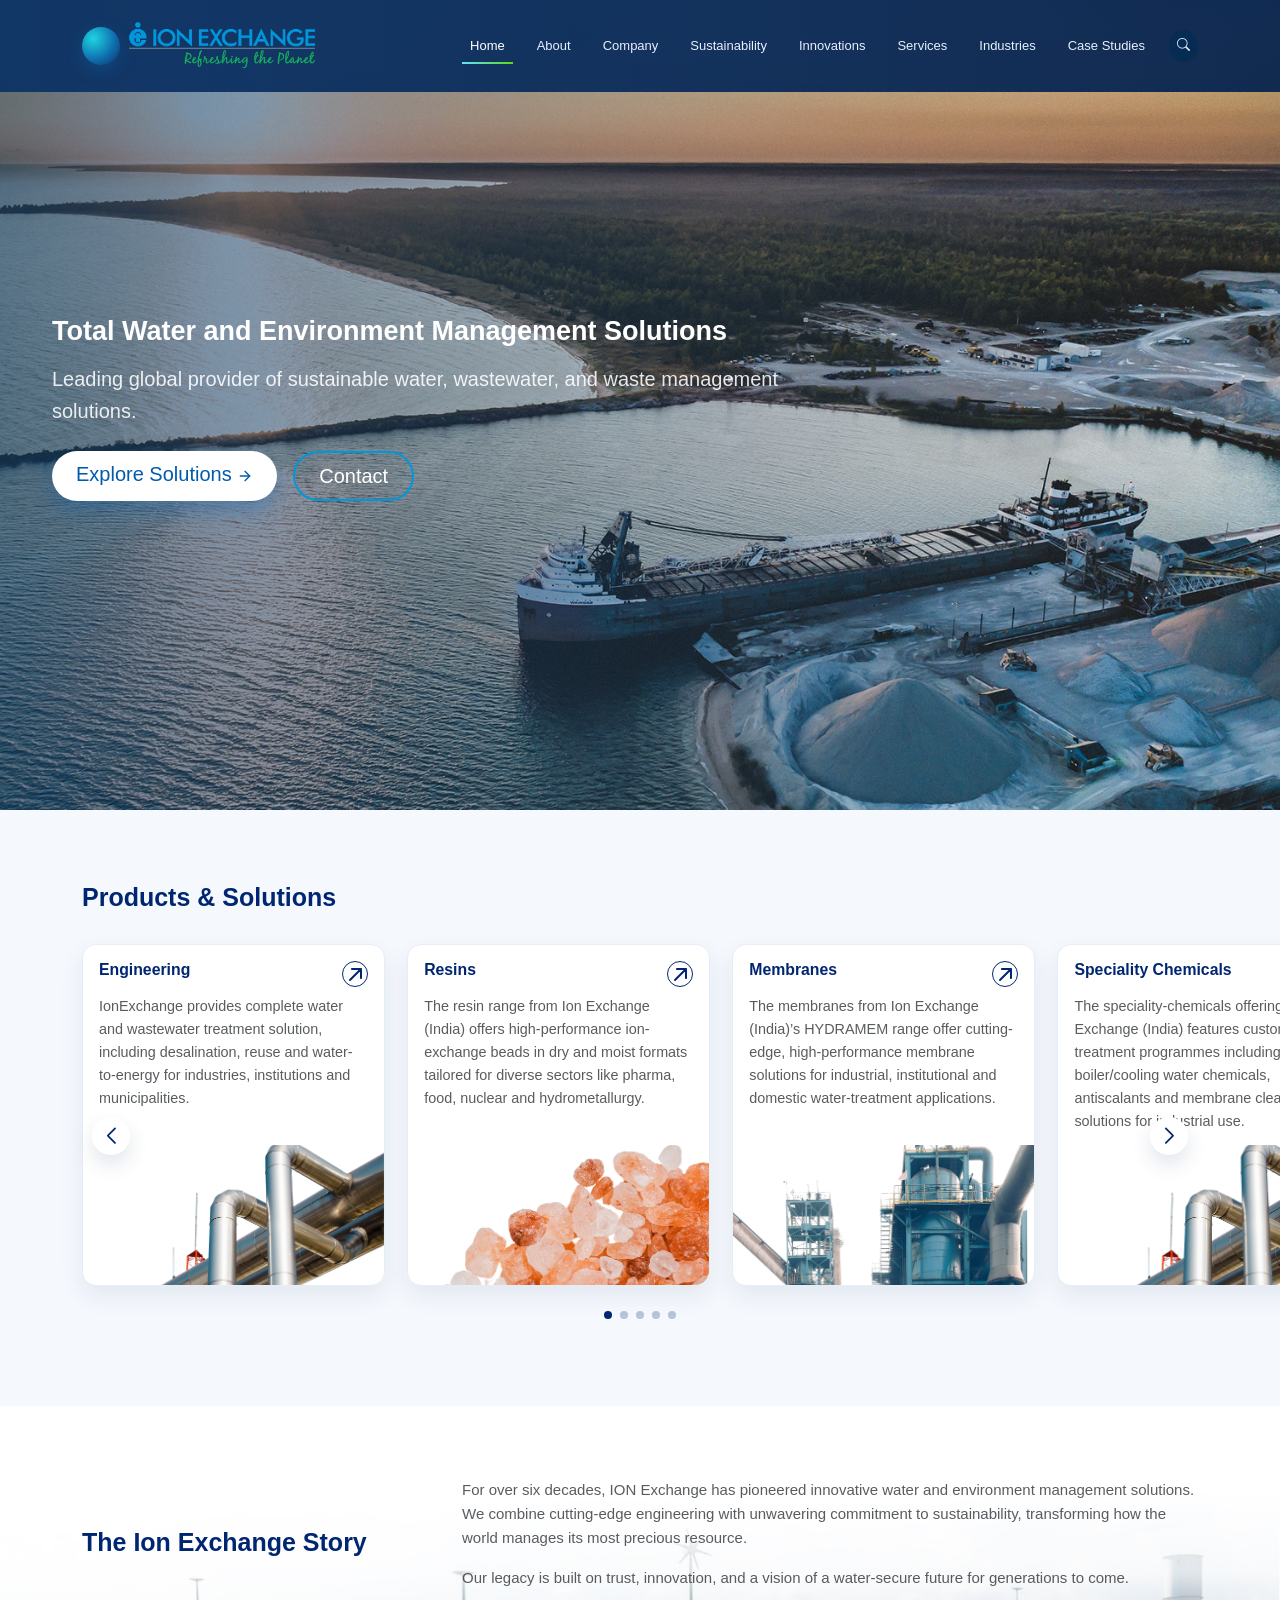
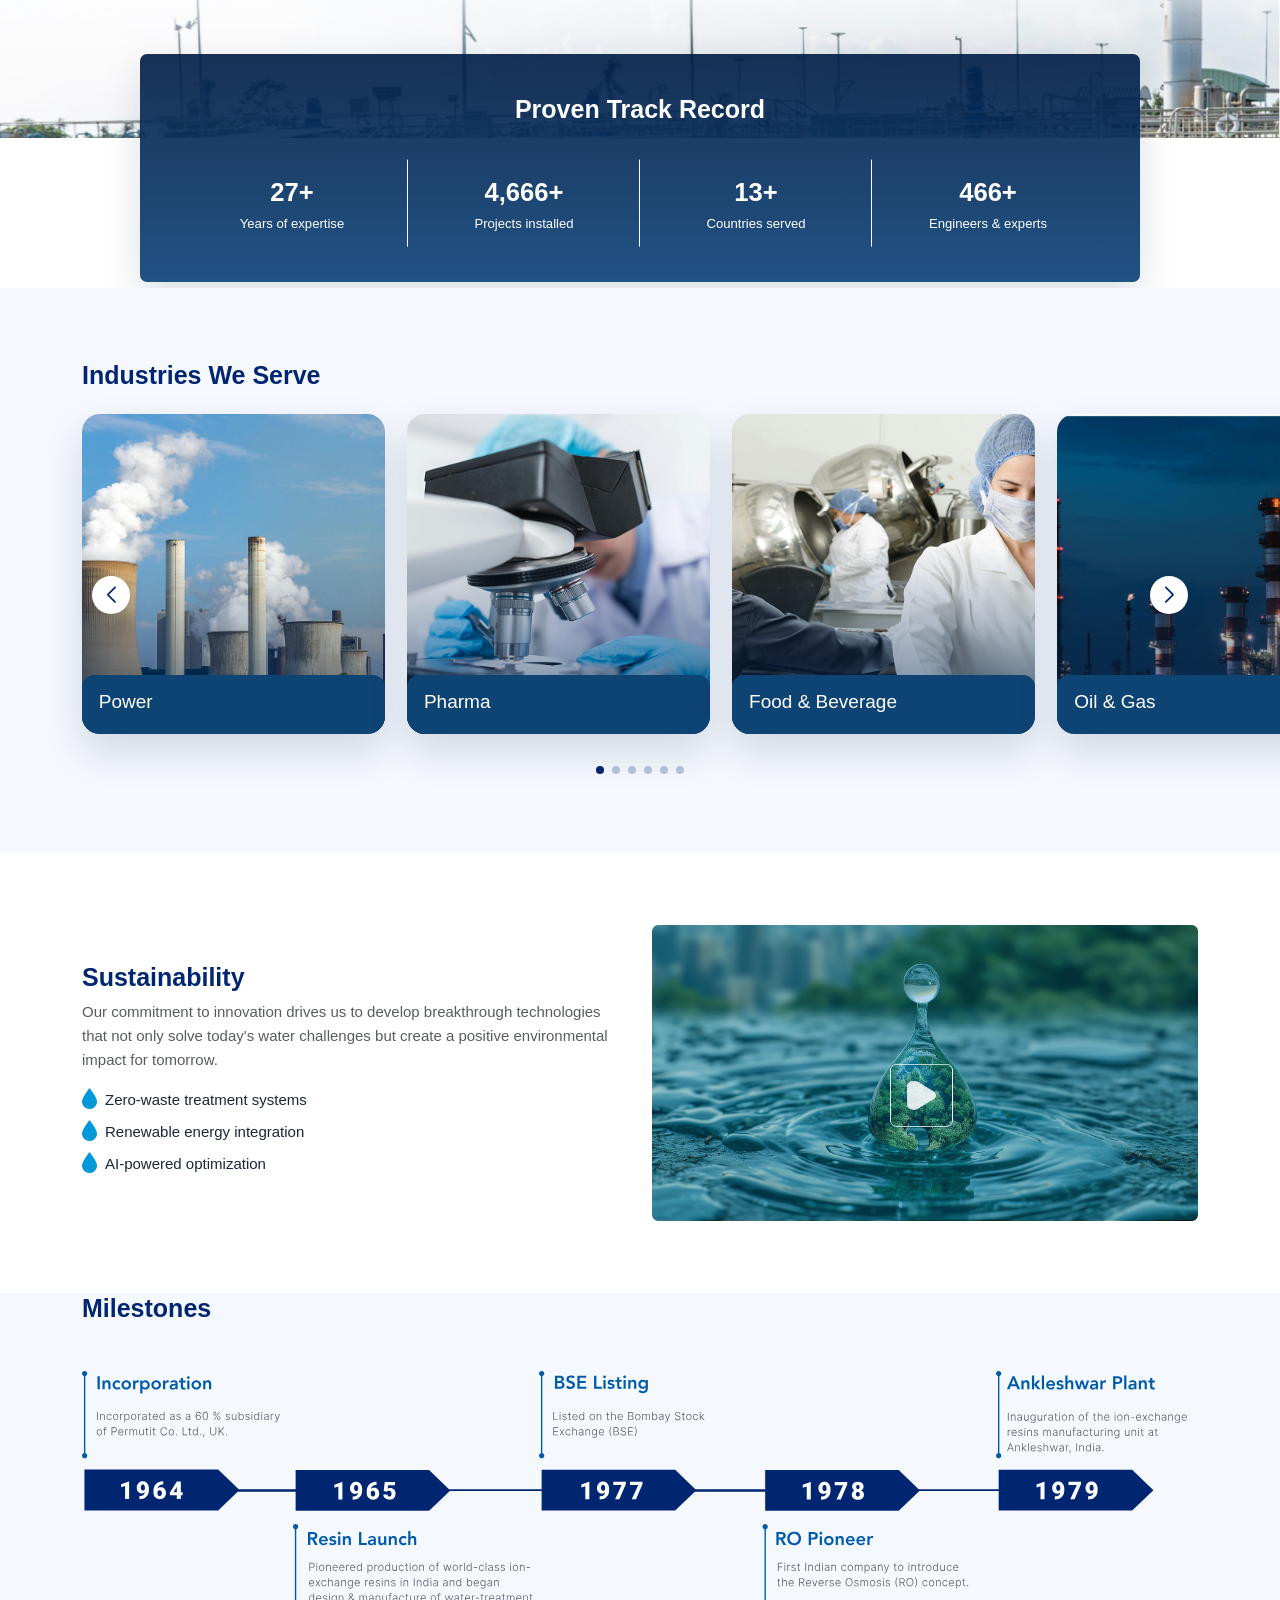
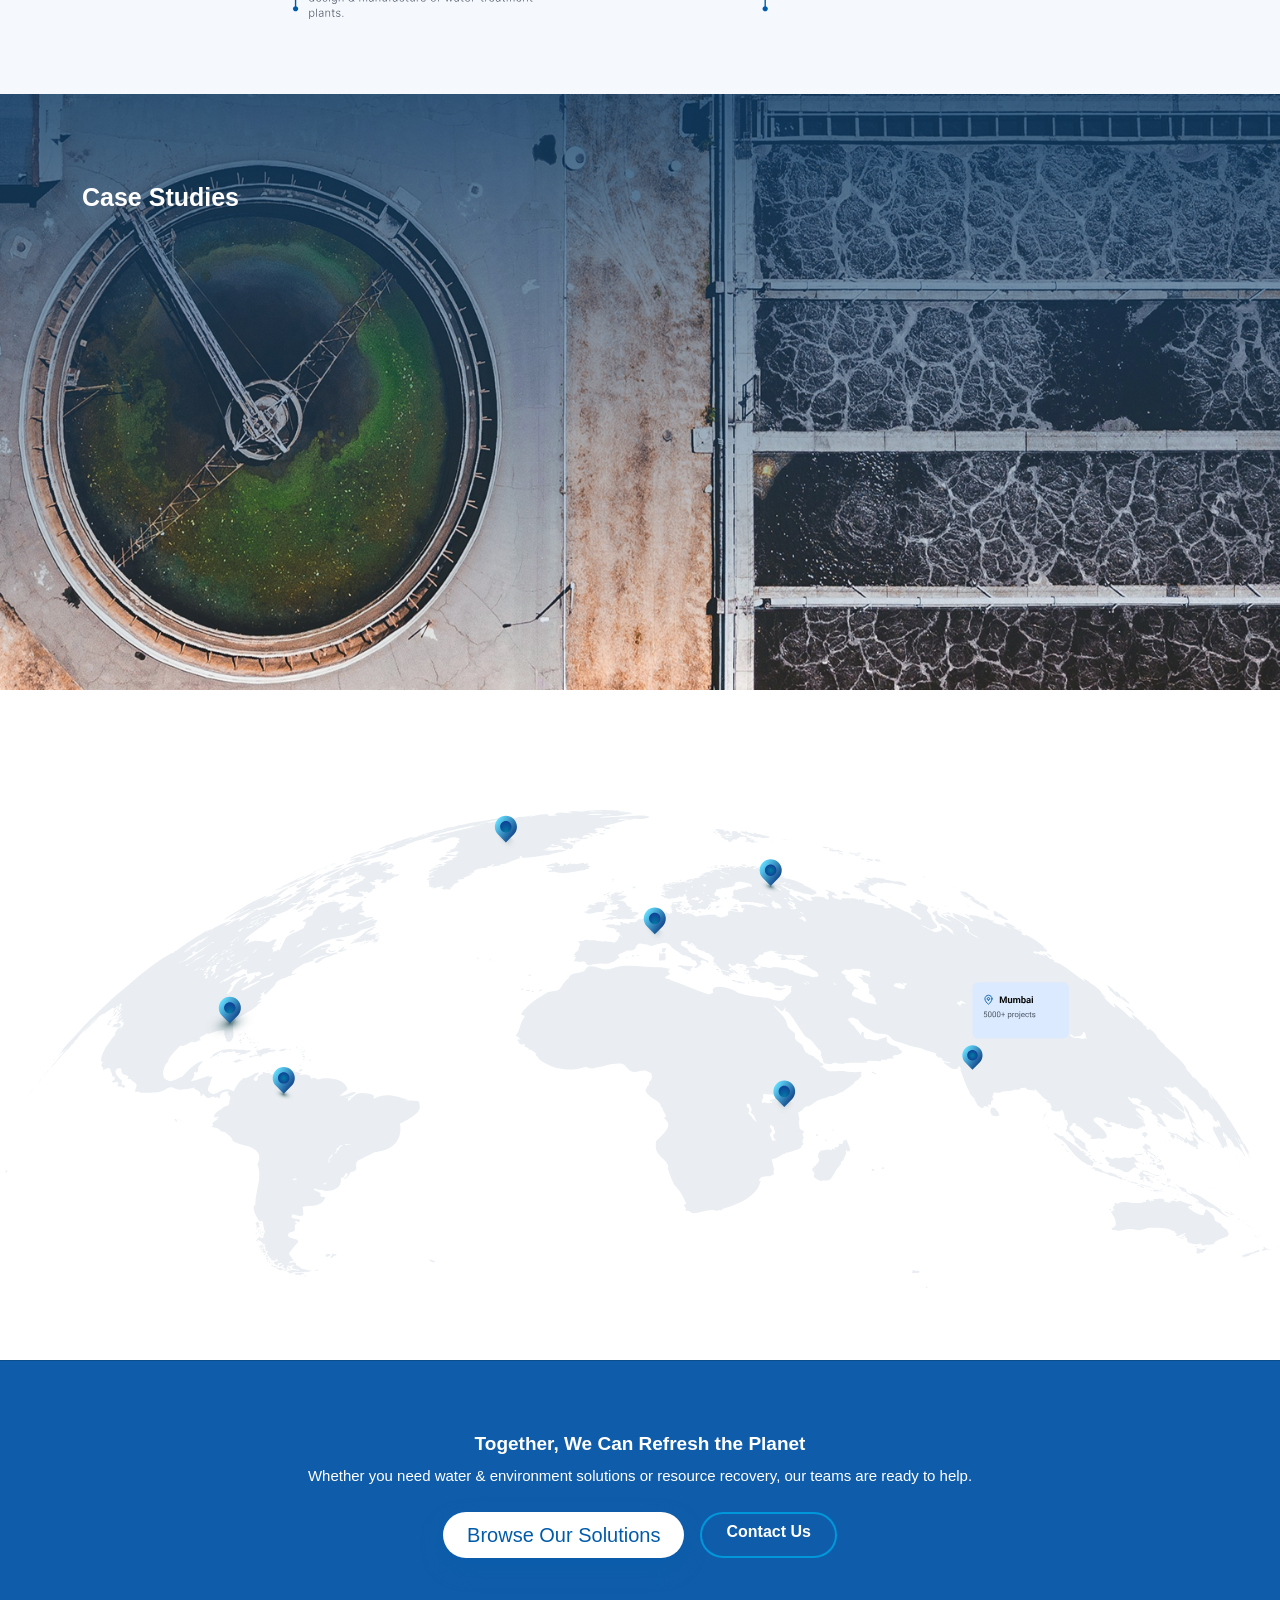
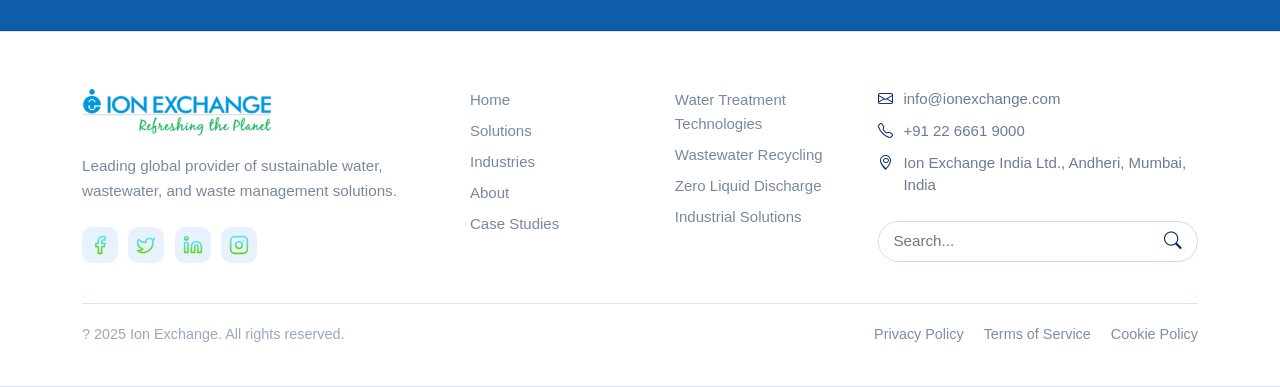
==== index.html @ 89d5dd3e "some changes" ====
<!DOCTYPE html>
<html lang="en">

<head>
  <meta charset="UTF-8">
  <meta name="viewport" content="width=device-width, initial-scale=1.0">
  <title>Ion Exchange | Refreshing the Planet</title>
  <link rel="preconnect" href="https://fonts.googleapis.com">
  <link rel="preconnect" href="https://fonts.gstatic.com" crossorigin>
  <link href="https://fonts.googleapis.com/css2?family=Poppins:wght@400;500;600;700&display=swap" rel="stylesheet">
  <link href="https://cdn.jsdelivr.net/npm/bootstrap@5.3.3/dist/css/bootstrap.min.css" rel="stylesheet"
    integrity="sha384-QWTKZyjpPEjISv5WaRU9OFeRpok6YctnYmDr5pNlyT2bRjXh0JMhjY6hW+ALEwIH" crossorigin="anonymous">
  <link href="https://cdn.jsdelivr.net/npm/bootstrap-icons@1.11.3/font/bootstrap-icons.css" rel="stylesheet">
  <link rel="stylesheet" href="https://cdn.jsdelivr.net/npm/swiper@11/swiper-bundle.min.css">
  <link href="https://unpkg.com/aos@2.3.1/dist/aos.css" rel="stylesheet">
  <link rel="stylesheet" href="assets/css/style.css">
</head>

<body>
  <header class="hero position-relative">
    <nav class="navbar navbar-expand-lg navbar-dark fixed-top py-3">
      <div class="container">
        <a class="navbar-brand d-flex align-items-center" href="#">
          <div class="brand-glyph me-2"></div>
          <div>
            <div class="fw-bold lh-1"><img src="./assets/img/=ion-exchange-logo.png" class="logo" alt=""></div>
            <!-- <small class="text-accent">Refreshing the Planet</small> -->
          </div>
        </a>
        <button class="navbar-toggler" type="button" data-bs-toggle="collapse" data-bs-target="#mainNav"
          aria-controls="mainNav" aria-expanded="false" aria-label="Toggle navigation">
          <span class="navbar-toggler-icon"></span>
        </button>
        <div class="collapse navbar-collapse" id="mainNav">
          <ul class="navbar-nav ms-auto align-items-lg-center gap-lg-3">
            <li class="nav-item "><a class="nav-link active" href="#">Home</a></li>
            <li class="nav-item"><a class="nav-link" href="#story">About</a></li>
            <li class="nav-item"><a class="nav-link" href="#story">Company</a></li>
            <li class="nav-item"><a class="nav-link" href="#products">Sustainability</a></li>
            <li class="nav-item"><a class="nav-link" href="#industries">Innovations</a></li>
            <li class="nav-item"><a class="nav-link" href="#case-studies">Services</a></li>
            <li class="nav-item"><a class="nav-link" href="#footer">Industries </a></li>
            <li class="nav-item"><a class="nav-link" href="#footer">Case Studies </a></li>
            <!-- <li class="nav-item d-none d-lg-block"><span class="divider"></span></li> -->
            <!-- <li class="nav-item d-none d-lg-block"><span class="divider"></span></li> -->
            <li class="nav-item d-flex align-items-center gap-2">
              <!-- <a class="nav-link" href="#"><i class="bi bi-telephone me-1"></i><span
                  class="d-none d-xl-inline">+91-2229883300</span></a> -->
              <!-- <a class="nav-link icon" href="#"><i class="bi bi-translate"></i></a> -->
              <a class="nav-link icon" href="#"><i class="bi bi-search"></i></a>
            </li>
          </ul>
        </div>
      </div>
    </nav>

    <div class="container hero-content text-white" data-aos="fade-up" data-aos-duration="900" data-aos-offset="80">
      <!-- <p class="eyebrow text-uppercase">Refreshing the Planet</p> -->
      <h1 class="display-6 fw-bold mb-3">Total Water and Environment Management Solutions</h1>
      <p class="lead mb-4">Leading global provider of sustainable water, wastewater, and waste management solutions.</p>
      <div class="d-flex flex-wrap gap-3">
        <a href="#products" class="btn btn-brand btn-lg px-4">Explore Solutions <svg xmlns="http://www.w3.org/2000/svg"
            width="16" height="16" viewBox="0 0 16 16" fill="none">
            <path d="M3.33334 8H12.6667" stroke="#005BAB" stroke-width="1.33333" stroke-linecap="round"
              stroke-linejoin="round" />
            <path d="M8 3.33331L12.6667 7.99998L8 12.6666" stroke="#005BAB" stroke-width="1.33333"
              stroke-linecap="round" stroke-linejoin="round" />
          </svg>
        </a>
        <a href="#footer" class="btn btn-outline-light btn-lg px-4">Contact</a>
      </div>
    </div>
  </header>

  <main>
    <section id="products" class="py-6 bg-light reveal" data-aos="fade-up" data-aos-duration="850">
      <div class="container">
        <div class="d-flex align-items-center justify-content-between mb-4">
          <h2 class="section-title" data-aos="fade-up" data-aos-delay="60">Products &amp; Solutions</h2>
          <!-- <a href="#" class="text-primary fw-semibold small">View all &gt;</a> -->
        </div>
        <div class="swiper product-swiper" data-aos="fade-up" data-aos-delay="120">
          <div class="swiper-wrapper">
            <div class="swiper-slide">
              <div class="card product-card h-100">
                <div class="card-body">
                  <div class="d-flex justify-content-between align-items-start mb-2">
                    <h4 class="mb-0 text-primary fw-semibold">Engineering</h4>
                    <span class="pill">
                      <svg xmlns="http://www.w3.org/2000/svg" width="26" height="26" viewBox="0 0 26 26" fill="none">
                        <path
                          d="M7.29289 18.2929C6.90237 18.6834 6.90237 19.3166 7.29289 19.7071C7.68342 20.0976 8.31658 20.0976 8.70711 19.7071L8 19L7.29289 18.2929ZM20 8C20 7.44771 19.5523 7 19 7L10 7C9.44772 7 9 7.44771 9 8C9 8.55228 9.44772 9 10 9H18V17C18 17.5523 18.4477 18 19 18C19.5523 18 20 17.5523 20 17L20 8ZM8 19L8.70711 19.7071L19.7071 8.70711L19 8L18.2929 7.29289L7.29289 18.2929L8 19Z"
                          fill="#002672" />
                        <circle cx="13" cy="13" r="12.5" stroke="#002672" />
                      </svg>
                    </span>
                  </div>
                  <p class="card-text small text-muted">IonExchange provides complete water and wastewater treatment
                    solution, including desalination, reuse and water-to-energy for industries, institutions and
                    municipalities.</p>
                </div>
                <div class="product-img">
                  <img src="./assets/img/product-1.png" alt="Engineering" class="img-fluid">
                </div>
              </div>
            </div>
            <div class="swiper-slide">
              <div class="card product-card h-100">
                <div class="card-body">
                  <div class="d-flex justify-content-between align-items-start mb-2">
                    <h4 class="mb-0 text-primary fw-semibold">Resins</h4>
                    <span class="pill">
                      <svg xmlns="http://www.w3.org/2000/svg" width="26" height="26" viewBox="0 0 26 26" fill="none">
                        <path
                          d="M7.29289 18.2929C6.90237 18.6834 6.90237 19.3166 7.29289 19.7071C7.68342 20.0976 8.31658 20.0976 8.70711 19.7071L8 19L7.29289 18.2929ZM20 8C20 7.44771 19.5523 7 19 7L10 7C9.44772 7 9 7.44771 9 8C9 8.55228 9.44772 9 10 9H18V17C18 17.5523 18.4477 18 19 18C19.5523 18 20 17.5523 20 17L20 8ZM8 19L8.70711 19.7071L19.7071 8.70711L19 8L18.2929 7.29289L7.29289 18.2929L8 19Z"
                          fill="#002672" />
                        <circle cx="13" cy="13" r="12.5" stroke="#002672" />
                      </svg>
                    </span>
                  </div>
                  <p class="card-text small text-muted">The resin range from Ion Exchange (India) offers
                    high-performance ion-exchange beads in dry and moist formats tailored for diverse sectors like
                    pharma, food, nuclear
                    and hydrometallurgy.</p>
                </div>
                <div class="product-img">
                  <img src="./assets/img/product-2.png" alt="Resins" class="img-fluid">
                </div>
              </div>
            </div>
            <div class="swiper-slide">
              <div class="card product-card h-100">
                <div class="card-body">
                  <div class="d-flex justify-content-between align-items-start mb-2">
                    <h4 class="mb-0 text-primary fw-semibold">Membranes</h4>
                    <span class="pill">
                      <svg xmlns="http://www.w3.org/2000/svg" width="26" height="26" viewBox="0 0 26 26" fill="none">
                        <path
                          d="M7.29289 18.2929C6.90237 18.6834 6.90237 19.3166 7.29289 19.7071C7.68342 20.0976 8.31658 20.0976 8.70711 19.7071L8 19L7.29289 18.2929ZM20 8C20 7.44771 19.5523 7 19 7L10 7C9.44772 7 9 7.44771 9 8C9 8.55228 9.44772 9 10 9H18V17C18 17.5523 18.4477 18 19 18C19.5523 18 20 17.5523 20 17L20 8ZM8 19L8.70711 19.7071L19.7071 8.70711L19 8L18.2929 7.29289L7.29289 18.2929L8 19Z"
                          fill="#002672" />
                        <circle cx="13" cy="13" r="12.5" stroke="#002672" />
                      </svg>
                    </span>
                  </div>
                  <p class="card-text small text-muted"> The membranes from Ion Exchange (India)’s HYDRAMEM range offer
                    cutting-edge, high-performance membrane solutions for industrial, institutional and domestic
                    water-treatment applications.</p>
                </div>
                <div class="product-img">
                  <img src="./assets/img/product-3.png" alt="Membranes" class="img-fluid">
                </div>
              </div>
            </div>
            <div class="swiper-slide">
              <div class="card product-card h-100">
                <div class="card-body">
                  <div class="d-flex justify-content-between alignments-start mb-2">
                    <h4 class="mb-0 text-primary fw-semibold">Speciality Chemicals</h4>
                    <span class="pill">
                      <svg xmlns="http://www.w3.org/2000/svg" width="26" height="26" viewBox="0 0 26 26" fill="none">
                        <path
                          d="M7.29289 18.2929C6.90237 18.6834 6.90237 19.3166 7.29289 19.7071C7.68342 20.0976 8.31658 20.0976 8.70711 19.7071L8 19L7.29289 18.2929ZM20 8C20 7.44771 19.5523 7 19 7L10 7C9.44772 7 9 7.44771 9 8C9 8.55228 9.44772 9 10 9H18V17C18 17.5523 18.4477 18 19 18C19.5523 18 20 17.5523 20 17L20 8ZM8 19L8.70711 19.7071L19.7071 8.70711L19 8L18.2929 7.29289L7.29289 18.2929L8 19Z"
                          fill="#002672" />
                        <circle cx="13" cy="13" r="12.5" stroke="#002672" />
                      </svg>
                    </span>
                  </div>
                  <p class="card-text small text-muted">The speciality-chemicals offering from Ion Exchange (India)
                    features customised treatment programmes including boiler/cooling water chemicals, antiscalants
                    and membrane cleaning solutions
                    for industrial use.</p>
                </div>
                <div class="product-img">
                  <img src="./assets/img/product-1.png" alt="Speciality Chemicals" class="img-fluid">
                </div>
              </div>
            </div>
            <div class="swiper-slide">
              <div class="card product-card h-100">
                <div class="card-body">
                  <div class="d-flex justify-content-between align-items-start mb-2">
                    <h4 class="mb-0 text-primary fw-semibold">Instrument Automation</h4>
                    <span class="pill">
                      <svg xmlns="http://www.w3.org/2000/svg" width="26" height="26" viewBox="0 0 26 26" fill="none">
                        <path
                          d="M7.29289 18.2929C6.90237 18.6834 6.90237 19.3166 7.29289 19.7071C7.68342 20.0976 8.31658 20.0976 8.70711 19.7071L8 19L7.29289 18.2929ZM20 8C20 7.44771 19.5523 7 19 7L10 7C9.44772 7 9 7.44771 9 8C9 8.55228 9.44772 9 10 9H18V17C18 17.5523 18.4477 18 19 18C19.5523 18 20 17.5523 20 17L20 8ZM8 19L8.70711 19.7071L19.7071 8.70711L19 8L18.2929 7.29289L7.29289 18.2929L8 19Z"
                          fill="#002672" />
                        <circle cx="13" cy="13" r="12.5" stroke="#002672" />
                      </svg>
                    </span>
                  </div>
                  <p class="card-text small text-muted">The instrument and automation solutions from Ion Exchange
                    (India) Ltd. deliver industrial-grade monitoring and control systems for water quality, effluent
                    and process parameters.</p>
                </div>
                <div class="product-img">
                  <img src="./assets/img/product-2.png" alt="Instrumentation" class="img-fluid">
                </div>
              </div>
            </div>
          </div>
          <div class="swiper-button-prev"></div>
          <div class="swiper-button-next"></div>
          <div class="swiper-pagination"></div>
        </div>
      </div>
    </section>

    <section id="story" class="py-6 " data-aos="fade-up" data-aos-duration="850">
      <div class="container">
        <div class="row g-4 align-items-center">
          <div class="col-lg-4" data-aos="fade-right" data-aos-delay="60">
            <h2 class="section-title">The Ion Exchange Story</h2>
          </div>
          <div class="col-lg-8" data-aos="fade-left" data-aos-delay="120">
            <p class="text-muted mb-3"> For over six decades, ION Exchange has pioneered innovative water and
              environment management solutions. We
              combine cutting-edge engineering with unwavering commitment to sustainability, transforming how the world
              manages its most precious resource.</p>
            <p class="text-muted mb-4"> Our legacy is built on trust, innovation, and a vision of a water-secure future
              for generations to come.
            </p>
          </div>
          <div>
            <div class="story-panel round">
              <h2 class="section-title text-white text-center py-3">Proven Track Record</h2>
              <div class="story-overlay">
                <div>
                  <div class="stat">60+</div>
                  <small>Years of expertise</small>
                </div>
                <div>
                  <div class="stat">10,000+</div>
                  <small>Projects installed</small>
                </div>
                <div>
                  <div class="stat">30+</div>
                  <small>Countries served</small>
                </div>
                <div>
                  <div class="stat">1,000+</div>
                  <small>Engineers &amp; experts</small>
                </div>
              </div>
            </div>
          </div>


        </div>
      </div>
    </section>

    <section id="industries" class="py-6 mt-10 bg-light reveal show" data-aos="fade-up" data-aos-offset="140"
      data-aos-duration="850">
      <div class="container">
        <div class="d-flex align-items-center justify-content-between mb-4">
          <h2 class="section-title mb-0" data-aos="fade-up" data-aos-delay="60">Industries We Serve</h2>
        </div>
        <div class="swiper industry-swiper" data-aos="fade-up" data-aos-delay="120">
          <div class="swiper-wrapper">
            <div class="swiper-slide" data-aos="fade-up" data-aos-delay="120">
              <div class="industry-card">
                <img src="./assets/img/ind-power.jpg" alt="Power industry">
                <div class="industry-info">
                  <h3 class="mb-0">Power</h3>
                  <p class="mb-0">Advanced water treatment solutions for thermal and renewable energy facilities.</p>
                </div>
              </div>
            </div>
            <div class="swiper-slide" data-aos="fade-up" data-aos-delay="160">
              <div class="industry-card">
                <img src="./assets/img/ind-food.jpg" alt="Pharma industry">
                <div class="industry-info">
                  <h3 class="mb-0">Pharma</h3>
                  <p class="mb-0">Ultra-pure water and critical utilities that keep production lines compliant.</p>
                </div>
              </div>
            </div>
            <div class="swiper-slide" data-aos="fade-up" data-aos-delay="200">
              <div class="industry-card">
                <img src="./assets/img/ind-pharma.jpg" alt="Food and beverage industry">
                <div class="industry-info">
                  <h3 class="mb-0">Food &amp; Beverage</h3>
                  <p class="mb-0">Hygienic water processing with resilient uptime for beverages and packaged foods.
                  </p>
                </div>
              </div>
            </div>
            <div class="swiper-slide" data-aos="fade-up" data-aos-delay="240">
              <div class="industry-card">
                <img src="./assets/img/ind-gas.jpg" alt="Oil and gas industry">
                <div class="industry-info">
                  <h3 class="mb-0">Oil &amp; Gas</h3>
                  <p class="mb-0">Industrial effluent and produced water treatment tuned for critical assets.</p>
                </div>
              </div>
            </div>
            <div class="swiper-slide" data-aos="fade-up" data-aos-delay="280">
              <div class="industry-card">
                <img src="./assets/img/ind-Municipal.jpg" alt="Municipal industry">
                <div class="industry-info">
                  <h3 class="mb-0">Municipal</h3>
                  <p class="mb-0">High-efficiency plants for municipalities with robust compliance performance.</p>
                </div>
              </div>
            </div>
            <div class="swiper-slide" data-aos="fade-up" data-aos-delay="320">
              <div class="industry-card">
                <img src="./assets/img/ind-manu.jpg" alt="Manufacturing industry">
                <div class="industry-info">
                  <h3 class="mb-0">Manufacturing</h3>
                  <p class="mb-0">Reliable utilities across electronics, metal, and advanced manufacturing.</p>
                </div>
              </div>
            </div>
          </div>
          <div class="swiper-button-prev industry-button-prev"></div>
          <div class="swiper-button-next industry-button-next"></div>
          <div class="swiper-pagination industry-pagination"></div>
        </div>
      </div>
    </section>

    <section id="sustainability" class="py-6 reveal">
      <div class="container">
        <div class="row g-4 align-items-center">
          <div class="col-lg-6">
            <h2 class="section-title">Sustainability</h3>
              <p class="text-muted">Our commitment to innovation drives us to develop breakthrough technologies that not
                only solve today's water challenges but create a positive environmental impact for tomorrow.</p>
              <ul class="list-unstyled mb-0">
                <li class="d-flex align-items-start gap-2 mb-2"><svg xmlns="http://www.w3.org/2000/svg" width="15"
                    height="22" viewBox="0 0 15 22" fill="none">
                    <path
                      d="M15 13.5526C15 17.7193 11.6228 21.0526 7.5 21.0526C3.37718 21.0526 0 17.7193 0 13.5526C0 9.38598 7.5 0 7.5 0C7.5 0 15 9.42981 15 13.5526Z"
                      fill="#0197DB" />
                  </svg>
                  Zero-waste treatment systems</li>
                <li class="d-flex align-items-start gap-2 mb-2"><svg xmlns="http://www.w3.org/2000/svg" width="15"
                    height="22" viewBox="0 0 15 22" fill="none">
                    <path
                      d="M15 13.5526C15 17.7193 11.6228 21.0526 7.5 21.0526C3.37718 21.0526 0 17.7193 0 13.5526C0 9.38598 7.5 0 7.5 0C7.5 0 15 9.42981 15 13.5526Z"
                      fill="#0197DB" />
                  </svg>
                  Renewable energy integration</li>
                <li class="d-flex align-items-start gap-2 mb-2"><svg xmlns="http://www.w3.org/2000/svg" width="15"
                    height="22" viewBox="0 0 15 22" fill="none">
                    <path
                      d="M15 13.5526C15 17.7193 11.6228 21.0526 7.5 21.0526C3.37718 21.0526 0 17.7193 0 13.5526C0 9.38598 7.5 0 7.5 0C7.5 0 15 9.42981 15 13.5526Z"
                      fill="#0197DB" />
                  </svg> AI-powered optimization</li>
              </ul>
          </div>
          <div class="col-lg-6">
            <img src="./assets/img/sustainibility.jpg" alt="Sustainability" class="w-100 h-100 object-fit-cover"
              id="sustainabilityImage">
            <div id="videoPlayer" class="w-100 h-100" style="display: none;">
              <video id="sustainabilityVideo" class="w-100 h-100" controls>
                <source src="./assets/video.mp4" type="video/mp4">
                Your browser does not support the video tag.
              </video>
            </div>
          </div>
        </div>
      </div>
    </section>

    <section id="milestones" class="py-6 pt-0 bg-light reveal">
      <div class="container">
        <h2 class="section-title mb-5">Milestones</h3>
          <img src="./assets/img/timeline.svg" class="w-100" alt="">
          <!-- <div class="timeline">
          <div class="milestone">
            <div class="year">1964</div>
            <h6 class="fw-semibold">Incorporation</h6>
            <p class="small text-muted mb-1">Industry pioneers in water treatment.</p>
          </div>
          <div class="milestone">
            <div class="year">1965</div>
            <h6 class="fw-semibold">Resin Launch</h6>
            <p class="small text-muted mb-1">Introduced specialized ion exchange resins.</p>
          </div>
          <div class="milestone">
            <div class="year">1977</div>
            <h6 class="fw-semibold">BSE Listing</h6>
            <p class="small text-muted mb-1">Publicly listed to fuel growth.</p>
          </div>
          <div class="milestone">
            <div class="year">1978</div>
            <h6 class="fw-semibold">RO Pioneer</h6>
            <p class="small text-muted mb-1">Introduced reverse osmosis in India.</p>
          </div>
          <div class="milestone">
            <div class="year">1979</div>
            <h6 class="fw-semibold">Ankleshwar Plant</h6>
            <p class="small text-muted mb-1">Commissioned the Ankleshwar facility.</p>
          </div>
        </div> -->
      </div>
    </section>

    <section id="case-studies" class="py-6 reveal">
      <div class="case-fixed-media"></div>
      <div class="container position-relative">
        <div class="case-inner">
          <div class="case-heading-block">
            <h2 class="section-title text-white">Case Studies</h2>
          </div>
          <div class="case-slider-shell">
            <div class="case-slider swiper">
              <div class="swiper-wrapper">
                <div class="swiper-slide">
                  <article class="case-info card">
                    <div class="case-dots" data-case-pagination></div>
                    <span class="case-chip">Municipal</span>
                    <h2 class="section-title">Municipal Water Treatment Excellence</h2>
                    <p class="case-summary">Implemented advanced water treatment systems serving 2
                      million residents with 99.9% uptime.</p>
                    <p class="case-meta-label text-muted">Key Results</p>
                    <ul class="case-list">
                      <li>
                        <span class="case-check"><i class="bi bi-check2"></i></span>
                        <span>40% reduction in water loss</span>
                      </li>
                      <li>
                        <span class="case-check"><i class="bi bi-check2"></i></span>
                        <span>60% energy savings</span>
                      </li>
                      <li>
                        <span class="case-check"><i class="bi bi-check2"></i></span>
                        <span>ISO certified operations</span>
                      </li>
                    </ul>

                  </article>
                </div>
                <div class="swiper-slide">
                  <article class="case-info card">
                    <div class="case-dots" data-case-pagination></div>
                    <span class="case-chip">Municipal</span>
                    <h2 class="section-title">Municipal Water Treatment Excellence</h2>
                    <p class="case-summary">Implemented advanced water treatment systems serving 2
                      million residents with 99.9% uptime.</p>
                    <p class="case-meta-label text-muted">Key Results</p>
                    <ul class="case-list">
                      <li>
                        <span class="case-check"><i class="bi bi-check2"></i></span>
                        <span>40% reduction in water loss</span>
                      </li>
                      <li>
                        <span class="case-check"><i class="bi bi-check2"></i></span>
                        <span>60% energy savings</span>
                      </li>
                      <li>
                        <span class="case-check"><i class="bi bi-check2"></i></span>
                        <span>ISO certified operations</span>
                      </li>
                    </ul>

                  </article>
                </div>
                <div class="swiper-slide">
                  <article class="case-info card">
                    <div class="case-dots" data-case-pagination></div>
                    <span class="case-chip">Municipal</span>
                    <h2 class="section-title">Municipal Water Treatment Excellence</h2>
                    <p class="case-summary">Implemented advanced water treatment systems serving 2
                      million residents with 99.9% uptime.</p>
                    <p class="case-meta-label text-muted">Key Results</p>
                    <ul class="case-list">
                      <li>
                        <span class="case-check"><i class="bi bi-check2"></i></span>
                        <span>40% reduction in water loss</span>
                      </li>
                      <li>
                        <span class="case-check"><i class="bi bi-check2"></i></span>
                        <span>60% energy savings</span>
                      </li>
                      <li>
                        <span class="case-check"><i class="bi bi-check2"></i></span>
                        <span>ISO certified operations</span>
                      </li>
                    </ul>

                  </article>
                </div>
              </div>
            </div>
            <div class="case-nav">
              <button class="case-arrow case-prev" type="button" aria-label="Previous case">
                <i class="bi bi-arrow-left"></i>
              </button>
              <button class="case-arrow case-next" type="button" aria-label="Next case">
                <i class="bi bi-arrow-right"></i>
              </button>
            </div>
          </div>
        </div>
      </div>
    </section>

    <section id="global" class="py-6 pt-0 bg-white reveal">
      <!-- <div class="container">
        <h2 class="section-title mb-4">Global Presence</h3>
          <div class="map-card position-relative">
            <img src="https://images.unsplash.com/photo-1502920917128-1aa500764b63?auto=format&fit=crop&w=1600&q=60"
              alt="World map" class="w-100 h-100 object-fit-cover rounded-4 shadow-sm">
            <div class="marker" style="top:30%;left:28%;"><span>Europe</span></div>
            <div class="marker" style="top:34%;left:48%;"><span>India</span></div>
            <div class="marker" style="top:45%;left:40%;"><span>Africa</span></div>
            <div class="marker" style="top:55%;left:58%;"><span>SEA</span></div>
            <div class="marker" style="top:38%;left:70%;"><span>Oceania</span></div>
          </div>
      </div> -->
      <img src="./assets/img/map-pov.svg" class="w-100" alt="" srcset="">
    </section>

    <section class="cta-section text-white text-center py-6 reveal">
      <div class="container">
        <h3 class="fw-semibold mb-2">Together, We Can Refresh the Planet</h3>
        <p class="mb-4">Whether you need water &amp; environment solutions or resource recovery, our teams are ready to
          help.</p>
        <div class="d-flex justify-content-center flex-wrap gap-3">
          <a href="#products" class="btn btn-brand btn-lg px-4">Browse Our Solutions
          </a>
          <a href="#footer" class="btn btn-outline-light fw-semibold px-4">Contact Us</a>
        </div>
      </div>
    </section>
  </main>

  <footer id="footer" class="footer-lite">
    <div class="container">
      <div class="footer-main">
        <div class="footer-brand">
          <div class="footer-logo">
            <img src="./assets/img/=ion-exchange-logo.png" alt="Ion Exchange">
            <!-- <span class="footer-tagline">Refreshing the Planet</span> -->
          </div>
          <p class="footer-desc">Leading global provider of sustainable water, wastewater, and waste management
            solutions.</p>
          <div class="footer-social">
            <a aria-label="Facebook" href="#"><svg xmlns="http://www.w3.org/2000/svg" width="20" height="20"
                viewBox="0 0 20 20" fill="none">
                <path
                  d="M15 1.6665H12.5C11.3949 1.6665 10.3351 2.10549 9.55372 2.88689C8.77232 3.66829 8.33334 4.7281 8.33334 5.83317V8.33317H5.83334V11.6665H8.33334V18.3332H11.6667V11.6665H14.1667L15 8.33317H11.6667V5.83317C11.6667 5.61216 11.7545 5.4002 11.9107 5.24391C12.067 5.08763 12.279 4.99984 12.5 4.99984H15V1.6665Z"
                  stroke="url(#paint0_linear_1_408)" stroke-width="1.66667" stroke-linecap="round"
                  stroke-linejoin="round" />
                <defs>
                  <linearGradient id="paint0_linear_1_408" x1="10.4167" y1="1.6665" x2="10.4167" y2="18.3332"
                    gradientUnits="userSpaceOnUse">
                    <stop stop-color="#64DFFF" />
                    <stop offset="1" stop-color="#5ED715" />
                  </linearGradient>
                </defs>
              </svg></a>
            <a aria-label="Twitter" href="#"><svg xmlns="http://www.w3.org/2000/svg" width="20" height="20"
                viewBox="0 0 20 20" fill="none">
                <path
                  d="M18.3333 3.33319C18.3333 3.33319 17.75 5.08319 16.6667 6.16652C18 14.4999 8.83334 20.5832 1.66667 15.8332C3.50001 15.9165 5.33334 15.3332 6.66667 14.1665C2.50001 12.9165 0.416672 7.99986 2.50001 4.16652C4.33334 6.33319 7.16667 7.58319 10 7.49986C9.25 3.99986 13.3333 1.99986 15.8333 4.33319C16.75 4.33319 18.3333 3.33319 18.3333 3.33319Z"
                  stroke="url(#paint0_linear_1_411)" stroke-width="1.66667" stroke-linecap="round"
                  stroke-linejoin="round" />
                <defs>
                  <linearGradient id="paint0_linear_1_411" x1="10" y1="3.32666" x2="10" y2="17.5"
                    gradientUnits="userSpaceOnUse">
                    <stop stop-color="#64DFFF" />
                    <stop offset="1" stop-color="#5ED715" />
                  </linearGradient>
                </defs>
              </svg></a>
            <a aria-label="LinkedIn" href="#"><svg xmlns="http://www.w3.org/2000/svg" width="20" height="20"
                viewBox="0 0 20 20" fill="none">
                <path
                  d="M13.3333 6.6665C14.6594 6.6665 15.9312 7.19329 16.8689 8.13097C17.8065 9.06865 18.3333 10.3404 18.3333 11.6665V17.4998H15V11.6665C15 11.2245 14.8244 10.8006 14.5118 10.488C14.1993 10.1754 13.7754 9.99984 13.3333 9.99984C12.8913 9.99984 12.4674 10.1754 12.1548 10.488C11.8423 10.8006 11.6667 11.2245 11.6667 11.6665V17.4998H8.33333V11.6665C8.33333 10.3404 8.86011 9.06865 9.79779 8.13097C10.7355 7.19329 12.0072 6.6665 13.3333 6.6665Z"
                  stroke="url(#paint0_linear_1_414)" stroke-width="1.66667" stroke-linecap="round"
                  stroke-linejoin="round" />
                <path d="M5.00001 7.5H1.66667V17.5H5.00001V7.5Z" stroke="url(#paint1_linear_1_414)"
                  stroke-width="1.66667" stroke-linecap="round" stroke-linejoin="round" />
                <path
                  d="M3.33334 4.99984C4.25381 4.99984 5.00001 4.25365 5.00001 3.33317C5.00001 2.4127 4.25381 1.6665 3.33334 1.6665C2.41286 1.6665 1.66667 2.4127 1.66667 3.33317C1.66667 4.25365 2.41286 4.99984 3.33334 4.99984Z"
                  stroke="url(#paint2_linear_1_414)" stroke-width="1.66667" stroke-linecap="round"
                  stroke-linejoin="round" />
                <defs>
                  <linearGradient id="paint0_linear_1_414" x1="13.3333" y1="6.6665" x2="13.3333" y2="17.4998"
                    gradientUnits="userSpaceOnUse">
                    <stop stop-color="#64DFFF" />
                    <stop offset="1" stop-color="#5ED715" />
                  </linearGradient>
                  <linearGradient id="paint1_linear_1_414" x1="3.33334" y1="7.5" x2="3.33334" y2="17.5"
                    gradientUnits="userSpaceOnUse">
                    <stop stop-color="#64DFFF" />
                    <stop offset="1" stop-color="#5ED715" />
                  </linearGradient>
                  <linearGradient id="paint2_linear_1_414" x1="3.33334" y1="1.6665" x2="3.33334" y2="4.99984"
                    gradientUnits="userSpaceOnUse">
                    <stop stop-color="#64DFFF" />
                    <stop offset="1" stop-color="#5ED715" />
                  </linearGradient>
                </defs>
              </svg></a>
            <a aria-label="Instagram" href="#"><svg xmlns="http://www.w3.org/2000/svg" width="20" height="20"
                viewBox="0 0 20 20" fill="none">
                <path
                  d="M14.1667 1.6665H5.83332C3.53214 1.6665 1.66666 3.53198 1.66666 5.83317V14.1665C1.66666 16.4677 3.53214 18.3332 5.83332 18.3332H14.1667C16.4678 18.3332 18.3333 16.4677 18.3333 14.1665V5.83317C18.3333 3.53198 16.4678 1.6665 14.1667 1.6665Z"
                  stroke="url(#paint0_linear_1_419)" stroke-width="1.66667" stroke-linecap="round"
                  stroke-linejoin="round" />
                <path
                  d="M13.3333 9.47476C13.4362 10.1683 13.3177 10.8766 12.9948 11.4989C12.6719 12.1213 12.161 12.6259 11.5347 12.9412C10.9084 13.2564 10.1987 13.3661 9.5065 13.2547C8.81428 13.1433 8.17481 12.8165 7.67904 12.3207C7.18327 11.825 6.85645 11.1855 6.74507 10.4933C6.63368 9.80106 6.7434 9.09134 7.05862 8.46507C7.37383 7.83881 7.8785 7.32788 8.50083 7.00496C9.12316 6.68205 9.83147 6.56359 10.525 6.66643C11.2324 6.77133 11.8874 7.10098 12.3931 7.60669C12.8988 8.11239 13.2284 8.76733 13.3333 9.47476Z"
                  stroke="url(#paint1_linear_1_419)" stroke-width="1.66667" stroke-linecap="round"
                  stroke-linejoin="round" />
                <path d="M14.5833 5.4165H14.5917" stroke="url(#paint2_linear_1_419)" stroke-width="1.66667"
                  stroke-linecap="round" stroke-linejoin="round" />
                <defs>
                  <linearGradient id="paint0_linear_1_419" x1="9.99999" y1="1.6665" x2="9.99999" y2="18.3332"
                    gradientUnits="userSpaceOnUse">
                    <stop stop-color="#64DFFF" />
                    <stop offset="1" stop-color="#5ED715" />
                  </linearGradient>
                  <linearGradient id="paint1_linear_1_419" x1="10.0361" y1="6.63037" x2="10.0361" y2="13.297"
                    gradientUnits="userSpaceOnUse">
                    <stop stop-color="#64DFFF" />
                    <stop offset="1" stop-color="#5ED715" />
                  </linearGradient>
                  <linearGradient id="paint2_linear_1_419" x1="14.5875" y1="5.4165" x2="14.5875" y2="6.4165"
                    gradientUnits="userSpaceOnUse">
                    <stop stop-color="#64DFFF" />
                    <stop offset="1" stop-color="#5ED715" />
                  </linearGradient>
                </defs>
              </svg>
            </a>
          </div>
        </div>
        <div class="footer-links">
          <div>
            <a href="#">Home</a>
            <a href="#products">Solutions</a>
            <a href="#industries">Industries</a>
            <a href="#story">About</a>
            <a href="#case-studies">Case Studies</a>
          </div>
          <div>
            <a href="#products">Water Treatment Technologies</a>
            <a href="#sustainability">Wastewater Recycling</a>
            <a href="#products">Zero Liquid Discharge</a>
            <a href="#industries">Industrial Solutions</a>
          </div>
        </div>
        <div class="footer-contact">
          <ul>
            <li><i class="bi bi-envelope"></i> info@ionexchange.com</li>
            <li><i class="bi bi-telephone"></i> +91 22 6661 9000</li>
            <li><i class="bi bi-geo-alt"></i> Ion Exchange India Ltd., Andheri, Mumbai, India</li>
          </ul>
          <form class="footer-search">
            <label for="footer-search" class="visually-hidden">Search</label>
            <input type="text" id="footer-search" placeholder="Search...">
            <button type="submit" aria-label="Search"><i class="bi bi-search"></i></button>
          </form>
        </div>
      </div>
      <div class="footer-bottom">
        <span>? 2025 Ion Exchange. All rights reserved.</span>
        <div class="footer-legal">
          <a href="#">Privacy Policy</a>
          <a href="#">Terms of Service</a>
          <a href="#">Cookie Policy</a>
        </div>
      </div>
    </div>
  </footer>


  <script>
    document.addEventListener('DOMContentLoaded', function() {
      const sustainabilityImage = document.getElementById('sustainabilityImage');
      const videoPlayer = document.getElementById('videoPlayer');
      const video = document.getElementById('sustainabilityVideo');

      if (sustainabilityImage) {
        sustainabilityImage.style.cursor = 'pointer';
        sustainabilityImage.addEventListener('click', function() {
          this.style.display = 'none';
          videoPlayer.style.display = 'block';
          video.play();
        });
      }
    });
  </script>
  <script src="https://cdn.jsdelivr.net/npm/bootstrap@5.3.3/dist/js/bootstrap.bundle.min.js"
    integrity="sha384-YvpcrYf0tY3lHB60NNkmXc5s9fDVZLESaAA55NDzOxhy9GkcIdslK1eN7N6jIeHz"
    crossorigin="anonymous"></script>
  <script src="https://cdn.jsdelivr.net/npm/swiper@11/swiper-bundle.min.js"></script>
  <script src="https://unpkg.com/aos@2.3.1/dist/aos.js"></script>
  <script src="assets/js/main.js"></script>
  <script>
    AOS.init({
      duration: 800,
      once: true
    });
  </script>
</body>

</html>
---- assets/css/style.css ----
:root {
  --primary: #002672;
  --primary-dark: #0f3262;
  --bs-primary-rgb: var(--primary-dark);
  --accent: #1bc6d6;
  --text: #1b2738;
  --muted: #627089;
  --light: #f4f7fb;
  --card: #ffffff;
  --shadow: 0 15px 38px rgba(9, 46, 96, 0.15);
  --radius: 14px;
}

* {
  box-sizing: border-box;
}

body {
  font-family: "Inter", -apple-system, BlinkMacSystemFont, "Segoe UI", Roboto,
    Oxygen, Ubuntu, Cantarell, "Open Sans", sans-serif;
  margin: 0;
  padding: 0;
  /* background: var(--light); */
  color: var(--text);
  line-height: 1.6;
  overflow-x: hidden;
  font-size: 15px;
}

a {
  text-decoration: none;
}

a:hover {
  text-decoration: none;
}

h1 {
  font-size: calc(2rem - 5px) !important;
}

h2 {
  font-size: calc(1.875rem - 5px) !important;
}

h3 {
  font-size: calc(1.5rem - 5px) !important;
}

h4 {
  font-size: calc(1.3rem - 5px) !important;
}

h5 {
  font-size: calc(1.1rem - 5px) !important;
}

h6 {
  font-size: calc(1rem - 5px) !important;
}

.bg-light {
  background: #f5f8fd !important;
}

.navbar {
  background: linear-gradient(90deg,
      rgba(12, 51, 101, 0.94),
      rgba(7, 35, 78, 0.94));
  backdrop-filter: blur(14px);
  transition: all 0.3s ease;
  z-index: 1001;
}

.navbar.scrolled {
  box-shadow: 0 10px 30px rgba(0, 0, 0, 0.18);
}

.logo {
  height: 50px;
}

.navbar .nav-link {
  color: #e7f1ff;
  font-weight: 400;
  font-size: 13px;
}

.text-primary {
  color: #002672 !important;
}

.navbar .nav-link:hover,
.navbar .nav-link:focus {
  color: #ffffff;
}

.nav-link {
  position: relative;
  padding: 0.5rem 0;
  transition: color 0.3s ease;
}

.nav-link::after {
  content: "";
  position: absolute;
  width: 0;
  height: 2px;
  bottom: 0;
  left: 0;
  background: linear-gradient(90deg, #64dfff 0%, #5ed715 100%);
  transition: width 0.3s ease;
}

.nav-link a {
  position: relative;
  padding: 0.5rem 0;
  transition: color 0.3s ease;
}
.footer-links a {
  position: relative;
}
.footer-links a::after {
  content: "";
  position: absolute;
  width: 0;
  height: 2px;
  bottom: 0;
  left: 0;
  background: linear-gradient(90deg, #64dfff 0%, #5ed715 100%);
  transition: width 0.3s ease;
}

.footer-links a:hover::after {
  width: 37%;
}

.nav-link.active::after {
  content: "";
  position: absolute;
  width: 100%;
  height: 2px;
  bottom: 0;
  left: 0;
  background: linear-gradient(90deg, #64dfff 0%, #5ed715 100%);
  transition: width 0.3s ease;
}

.nav-link:hover::after {
  width: 100%;
}

.navbar .icon {
  padding: 0.35rem 0.5rem;
  border-radius: 50%;
  background: rgba(255, 255, 255, 0.08);
  background: rgba(4, 45, 82, 0.8);
}

.divider {
  display: inline-block;
  width: 1px;
  height: 26px;
  background: rgba(255, 255, 255, 0.35);
}

.brand-glyph {
  width: 38px;
  height: 38px;
  border-radius: 50%;
  background: radial-gradient(circle at 30% 30%, #1ed4e1, #0f6cad 58%, #0d2f5f);
  box-shadow: 0 6px 16px rgba(14, 99, 173, 0.35);
}

.text-accent {
  color: var(--accent);
}

.hero {
  position: relative;
  /* min-height: 680px; */
  min-height: 90vh;
  color: #fff;
  background: url("../img/hero-banner.jpg") center/cover no-repeat;
  overflow: hidden;
}

/* .hero::after {
  content: '';
  position: absolute;
  left: 0;
  right: 0;
  bottom: -1px;
  height: 160px;
  background: linear-gradient(180deg, rgba(245, 248, 253, 0) 0%, rgba(245, 248, 253, 1) 100%);
  z-index: 1;
} */

.hero-content {
  position: relative;
  z-index: 2;
  /* padding-top: 180px; */
  /* padding-bottom: 130px; */
  max-width: 750px;
  margin-left: 40px;
  margin-top: 35vh;
}

.eyebrow {
  letter-spacing: 0.3rem;
  font-size: 0.75rem;
  opacity: 0.8;
}

.hero h1 {
  font-weight: 700;
  line-height: 1.2;
}

.hero .lead {
  color: rgba(255, 255, 255, 0.88);
}

.btn-brand {
  background-color: #fff;
  color: #005bab;
  border: none;
  border-radius: 999px;
  box-shadow: 0 10px 22px rgba(0, 91, 171, 0.35);
  transition: transform 0.2s ease, box-shadow 0.2s ease;
}

.btn-brand:hover {
  transform: translateY(-1px);
  /* box-shadow: 0 14px 26px rgba(0, 91, 171, 0.45); */
  border: 2px solid #0197db;
  color: #fff;
}

.btn-brand:hover svg {
  /* fill: #fff; */
}

.btn-outline-light {
  border-radius: 999px;
  border: 2px solid #0197db;
  color: #fff !important;
  background: transparent;
  transition: all 0.2s ease;
}

.btn-outline-light:hover {
  background: #0197db !important;
  /* color: #002672 !important; */
}

.section-title {
  font-weight: 700;
  color: var(--primary);
}

.py-6 {
  padding-top: 4.5rem;
  padding-bottom: 4.5rem;
}

.card {
  border: none;
  border-radius: var(--radius);
}

.product-card {
  background: #ffffff;
  border: 1px solid #e7edf6;
  box-shadow: 0 10px 24px rgba(15, 50, 98, 0.08);
  transition: transform 0.25s ease, box-shadow 0.25s ease;
  display: flex;
  flex-direction: column;
  height: 100%;
}

.product-card:hover {
  transform: translateY(-6px);
  box-shadow: 0 18px 36px rgba(9, 46, 96, 0.12);
}

.product-swiper {
  overflow: visible;
  padding-bottom: 3rem;
}

.product-swiper .swiper-button-next,
.product-swiper .swiper-button-prev {
  width: 38px;
  height: 38px;
  border-radius: 50%;
  background: #ffffff;
  box-shadow: 0 10px 20px rgba(9, 46, 96, 0.12);
  color: var(--primary);
}

.product-swiper .swiper-button-next::after,
.product-swiper .swiper-button-prev::after {
  font-size: 1rem;
  font-weight: 700;
}

.product-swiper .swiper-pagination-bullet {
  width: 8px;
  height: 8px;
  background: rgba(0, 38, 114, 0.25);
  opacity: 1;
}

.product-swiper .swiper-pagination-bullet-active {
  background: var(--primary);
}

.product-card .card-body {
  padding-bottom: 0.75rem;
}

/* .product-card .pill {
  width: 28px;
  height: 28px;
  background: #e6f3ff;
  color: var(--primary);
  border-radius: 50%;
  display: inline-flex;
  align-items: center;
  justify-content: center;
  font-weight: 700;
  overflow: hidden;
} */

.product-card .pill svg {
  transition: transform 0.3s ease;
}

.product-card:hover .pill svg {
  transform: translate(4px, -4px);
}

.product-card .card-text {
  font-size: 0.9rem;
  color: var(--muted);
}

.product-img {
  /* border-top: 1px solid #eef3f8;
  padding: 0.65rem 0.65rem 0.9rem;
  background: #f6f9ff; */
  border-radius: 0 0 var(--radius) var(--radius);
  overflow: hidden;
  margin-top: auto;
}

.product-img img {
  width: 100%;
  height: 140px;
  object-fit: cover;
  /* border-radius: 10px; */
  transition: transform 0.35s ease;
}

.product-card:hover .product-img img {
  transform: scale(1.08);
}

.product-swiper .swiper-slide {
  height: auto;
  display: flex;
}

#story {
  background: url(../img/story-bg.jpg) center/cover no-repeat;
  position: relative;
  overflow-y: visible;
  padding-bottom: 100px;
  margin-bottom: 150px;
}

.story-panel {
  box-shadow: var(--shadow);
  position: absolute;
  bottom: 20px;
  left: 50%;
  transform: translateX(-50%) translateY(50%);
  width: 80%;
  max-width: 1000px;
  border-radius: 7px;
  background: linear-gradient(180deg,
      rgba(4, 31, 71, 0.92) 0%,
      rgba(14, 68, 122, 0.92) 100%);
  padding: 1.5rem;
  margin-bottom: -50px;
  z-index: 9;
}

.story-panel img {
  display: block;
}

.story-overlay {
  position: relative;
  z-index: 1;
  display: grid;
  grid-template-columns: repeat(4, 1fr);
  gap: 1.5rem;
  padding: 1.5rem;
  color: #fff;
  height: 100%;
  text-align: center;
}

.story-overlay>div {
  position: relative;
  padding: 0 1.5rem;
  display: flex;
  flex-direction: column;
  align-items: center;
}

.story-overlay>div:not(:last-child)::after {
  content: "";
  position: absolute;
  right: -0.75rem;
  top: 50%;
  transform: translateY(-50%);
  height: 140%;
  width: 1px;
  background: rgba(255, 255, 255);
}

.story-overlay .stat {
  font-size: 1.6rem;
  font-weight: 700;
}

.industry-swiper {
  overflow: visible;
  /* padding-bottom: 3.4rem; */
}

.industry-swiper .swiper-slide {
  height: auto;
  display: flex;
}

.industry-card {
  position: relative;
  height: 320px;
  border-radius: 18px;
  overflow: hidden;
  width: 100%;
  background: #dce6f5;
  box-shadow: 0 18px 38px rgba(9, 46, 96, 0.15);
  transition: transform 0.35s ease, box-shadow 0.35s ease;
}

.industry-card img {
  position: absolute;
  inset: 0;
  width: 100%;
  height: 100%;
  object-fit: cover;
}

.industry-card::after {
  content: "";
  position: absolute;
  inset: 0;
  background: linear-gradient(180deg,
      rgba(0, 0, 0, 0) 42%,
      rgba(3, 39, 86, 0.65) 100%);
  z-index: 1;
  transition: opacity 0.3s ease;
}

.industry-info {
  position: absolute;
  /* left: 12px; */
  /* right: 12px; */
  bottom: 0px;
  padding: 1rem 1rem 0.85rem 1.05rem;
  background: #0e4474;
  color: #ffffff;
  border-radius: 12px 12px 14px 14px;
  /* clip-path: polygon(0 0, 78% 0, 86% 
  30%, 100% 30%, 100% 100%, 0 100%);  box-shadow: 0 12px 26px rgba(3, 30, 72, 0.28); */
  z-index: 2;
  transition: transform 0.3s ease, box-shadow 0.3s ease;
}

@supports (clip-path: path("M0 0H100V100H0Z")) {
  .industry-info {
    clip-path: path("M0 0 H76% C82% 0 84% 10% 88% 16% L100% 16% L100% 100% L0 100% Z"
      );
  }
}

.industry-info h5 {
  margin: 0;
  font-weight: 700;
  transition: transform 0.3s ease;
}

.industry-info p {
  margin: 0.35rem 0 0;
  color: rgba(255, 255, 255, 0.9);
  font-size: 15px;
  line-height: 1.45;
  opacity: 0;
  margin-top: 7px;
  max-height: 0;
  transform: translateY(10px);
  transition: all 1s ease;
}

.industry-card:hover {
  transform: translateY(-6px);
  box-shadow: 0 24px 50px rgba(9, 46, 96, 0.2);
}

.industry-card:hover::after {
  opacity: 0.95;
}

.industry-card:hover .industry-info {
  box-shadow: 0 16px 30px rgba(3, 30, 72, 0.35);
}

.industry-card:hover .industry-info h5 {
  transform: translateY(-6px);
}

.industry-card:hover .industry-info p {
  opacity: 1;
  max-height: 160px;
  width: 100%;
  transform: translateY(0);
}

.industry-swiper .industry-button-next,
.industry-swiper .industry-button-prev {
  width: 38px;
  height: 38px;
  border-radius: 50%;
  background: #ffffff;
  box-shadow: 0 10px 20px rgba(9, 46, 96, 0.12);
  color: var(--primary);
}

.industry-swiper .industry-button-next::after,
.industry-swiper .industry-button-prev::after {
  font-size: 1rem;
  font-weight: 700;
}

.industry-swiper .industry-pagination {
  position: relative;
  margin-top: 1.4rem;
  bottom: auto;
}

.industry-swiper .industry-pagination .swiper-pagination-bullet {
  width: 8px;
  height: 8px;
  background: rgba(0, 38, 114, 0.25);
  opacity: 1;
}

.industry-swiper .industry-pagination .swiper-pagination-bullet-active {
  background: var(--primary);
}

.timeline {
  position: relative;
  display: grid;
  grid-template-columns: repeat(auto-fit, minmax(160px, 1fr));
  gap: 1.5rem;
  padding-top: 1rem;
}

.timeline::before {
  content: "";
  position: absolute;
  top: 34px;
  left: 0;
  right: 0;
  height: 3px;
  background: linear-gradient(90deg, #c6d8f5, #9bb7f0);
  border-radius: 999px;
}

.milestone {
  position: relative;
  padding-top: 1.5rem;
}

.milestone .year {
  position: relative;
  display: inline-block;
  padding: 0.35rem 0.75rem;
  background: #fff;
  border: 1px solid #c7d7f3;
  border-radius: 999px;
  color: var(--primary);
  font-weight: 700;
  box-shadow: 0 6px 18px rgba(15, 50, 98, 0.12);
  z-index: 1;
}

.milestone h6 {
  margin-top: 0.85rem;
  color: var(--primary-dark);
}

#case-studies {
  position: relative;
  /* overflow: hidden; */
  padding-top: 5.5rem;
  padding-bottom: 5.5rem;
  margin-bottom: 120px;
}

.case-fixed-media {
  position: absolute;
  inset: 0;
  background: url("../img/case-study-bg.png") center/cover no-repeat;
  z-index: 0;
}

/* .case-fixed-media::after {
  content: "";
  position: absolute;
  inset: 0;
  background: linear-gradient(
    120deg,
    rgba(3, 18, 48, 0.92) 0%,
    rgba(6, 30, 70, 0.84) 40%,
    rgba(8, 39, 93, 0.78) 65%,
    rgba(14, 58, 127, 0.65) 100%
  );
} */

#case-studies .container {
  position: relative;
  z-index: 2;
}

.case-inner {
  display: flex;
  align-items: flex-start;
  gap: clamp(2rem, 6vw, 6.5rem);
  min-height: 420px;
  flex-wrap: wrap;
}

.case-heading-block {
  color: #e8f0ff;
  max-width: 420px;
  flex: 1 1 260px;
}

.case-kicker {
  letter-spacing: 0.4rem;
  text-transform: uppercase;
  font-size: 0.8rem;
  opacity: 0.85;
  margin-bottom: 0.5rem;
}

.case-heading-block h3 {
  font-size: clamp(2rem, 3vw, 2.6rem);
  margin-bottom: 0.75rem;
}

.case-heading-text {
  color: rgba(232, 240, 255, 0.85);
  margin-bottom: 0;
}

.case-slider-shell {
  position: absolute;
  width: min(440px, 100%);
  flex: 1 1 320px;
  overflow: hidden;
  bottom: -150px;
  right: 0;
  padding: 15px;
}

.case-slider {
  overflow: visible;
}

.case-slider .swiper-slide {
  height: auto;
}

.case-info {
  position: relative;
  border-radius: 26px;
  background: #ffffff;
  border: 1px solid #dfe7f7;
  /* box-shadow: 0 35px 65px rgba(6, 30, 73, 0.35); */
  padding: 3rem 2.5rem 2.5rem;
  border-radius: 12px;
  background: #fff;
  box-shadow: 0 4px 4px 0 rgba(177, 195, 197, 0.3);
}

.case-chip {
  display: inline-block;
  padding: 0.35rem 0.95rem;
  border-radius: 999px;
  background: #e6f0ff;
  color: var(--primary);
  font-size: 0.85rem;
  font-weight: 600;
  margin-bottom: 1rem;
  position: absolute;
  top: 13px;
  right: 13px;
}

.case-title {
  font-size: 1.4rem;
  color: #0a1f44;
  margin-bottom: 0.35rem;
}

.case-summary {
  font-size: 0.95rem;
  color: #5a6a86;
  margin-bottom: 1.1rem;
}

.case-meta-label {
  color: #374151;
  font-size: 16px;
  font-style: normal;
  font-weight: 700;
  line-height: 20px;
  /* 90.909% */
}

.case-list {
  list-style: none;
  padding: 0;
  margin: 0 0 1.6rem;
  margin-bottom: 0;
}

.case-list li {
  display: flex;
  align-items: flex-start;
  gap: 0.7rem;
  margin-bottom: 0.75rem;
  font-size: 14px;
  color: #3f4f6a;
}

.case-check {
  width: 28px;
  height: 28px;
  border-radius: 50%;
  background: rgba(18, 189, 141, 0.15);
  color: #0ca067;
  display: inline-flex;
  align-items: center;
  justify-content: center;
  flex-shrink: 0;
  font-size: 0.9rem;
}

.case-dots {
  position: absolute;
  top: 13px;
  left: 25px;
  display: flex;
  gap: 0.45rem;
  z-index: 2;
}

.case-card-arrow {
  width: 36px;
  height: 36px;
  border-radius: 50%;
  border: 1px solid rgba(3, 21, 52, 0.2);
  background: rgba(255, 255, 255, 0.95);
  color: var(--primary);
  font-size: 0.9rem;
  display: inline-flex;
  align-items: center;
  justify-content: center;
  box-shadow: 0 8px 20px rgba(0, 19, 53, 0.12);
  transition: all 0.25s ease;
}

.case-card-arrow:hover,
.case-card-arrow:focus-visible {
  background: var(--primary);
  color: #fff;
  border-color: var(--primary);
  outline: none;
}

.case-nav {
  position: absolute;
  right: 0;
  top: 100%;
  margin-top: 1.25rem;
  display: flex;
  gap: 0.75rem;
}

.case-arrow {
  width: 48px;
  height: 48px;
  border-radius: 50%;
  border: 1px solid rgba(3, 21, 52, 0.2);
  background: rgba(255, 255, 255, 0.9);
  color: var(--primary);
  font-size: 1.1rem;
  display: inline-flex;
  align-items: center;
  justify-content: center;
  transition: all 0.2s ease;
  box-shadow: 0 10px 18px rgba(6, 30, 71, 0.18);
}

.case-arrow:hover {
  background: var(--primary);
  border-color: transparent;
  color: #fff;
  box-shadow: 0 12px 22px rgba(27, 198, 214, 0.35);
}

.map-card {
  position: relative;
  border-radius: 22px;
  overflow: hidden;
  min-height: 380px;
}

.map-card img {
  filter: saturate(0.95);
}

.marker {
  position: absolute;
  transform: translate(-50%, -50%);
  color: var(--primary);
  font-weight: 600;
  background: #ffffff;
  padding: 0.35rem 0.7rem;
  border-radius: 999px;
  box-shadow: 0 10px 22px rgba(15, 50, 98, 0.16);
  border: 1px solid #d6e4f6;
}

.marker::before {
  content: "\f3e7";
  font-family: "bootstrap-icons";
  color: var(--accent);
  margin-right: 0.35rem;
}

.cta-section {
  background: #0f5daa;
  border-top: 1px solid #0c4d8c;
  border-bottom: 1px solid #0c4d8c;
}

footer {
  background: #0c284f;
}

footer h6 {
  color: #ffffff;
}

footer .link-light:hover,
footer .link-secondary:hover {
  color: #ffffff;
}

.footer-lite {
  background: #ffffff;
  border-top: 1px solid #dae5f5;
  border-bottom: 1px solid #dae5f5;
  padding: 3.5rem 0 2.5rem;
  color: #6d7a94;
}

.footer-main {
  display: flex;
  flex-wrap: wrap;
  gap: clamp(2rem, 3vw, 4rem);
  justify-content: space-between;
  padding-bottom: 2.5rem;
}

.footer-brand {
  flex: 1 1 240px;
}

.footer-logo {
  display: flex;
  flex-direction: column;
  gap: 0.3rem;
  margin-bottom: 1rem;
}

.footer-logo img {
  max-width: 190px;
}

.footer-tagline {
  font-size: 1.2rem;
  color: #2fb673;
  font-style: italic;
}

.footer-desc {
  margin-bottom: 1.5rem;
  font-size: 0.95rem;
  color: #7a889f;
}

.footer-social {
  display: flex;
  gap: 0.65rem;
}

.footer-social a {
  width: 36px;
  height: 36px;
  border-radius: 10px;
  background: #e8f2ff;
  color: #1b7ed6;
  display: inline-flex;
  align-items: center;
  justify-content: center;
  font-size: 1rem;
  transition: background 0.2s ease, color 0.2s ease;
}

.footer-social a:hover {
  background: #1b7ed6;
  color: #fff;
}

.footer-links {
  display: grid;
  grid-template-columns: repeat(2, minmax(140px, 1fr));
  gap: 1.25rem 2.5rem;
  flex: 1 1 260px;
}

.footer-links a {
  display: block;
  color: #7a889f;
  font-weight: 500;
  margin-bottom: 0.45rem;
}

.footer-links a:hover {
  color: var(--primary);
}

.footer-contact {
  flex: 1 1 260px;
  max-width: 320px;
}

.footer-contact ul {
  list-style: none;
  padding: 0;
  margin: 0 0 1.5rem;
  display: flex;
  flex-direction: column;
  gap: 0.6rem;
}

.footer-contact li {
  display: flex;
  gap: 0.65rem;
  line-height: 1.5;
  color: #6d7a94;
}

.footer-contact i {
  color: var(--primary);
}

.footer-search {
  display: flex;
  border: 1px solid #cfd9ec;
  border-radius: 999px;
  overflow: hidden;
}

.footer-search input {
  flex: 1;
  border: none;
  padding: 0.45rem 0.9rem;
  font-size: 0.95rem;
  color: #5d6a84;
}

.footer-search button {
  width: 48px;
  border: none;
  background: transparent;
  color: var(--primary);
  font-size: 1.1rem;
}

.footer-bottom {
  border-top: 1px solid #dbe3f5;
  padding-top: 1.2rem;
  display: flex;
  flex-wrap: wrap;
  align-items: center;
  justify-content: space-between;
  font-size: 0.9rem;
  color: #9aa7bd;
  gap: 1rem;
}

.footer-legal {
  display: flex;
  gap: 1.25rem;
}

.footer-legal a {
  color: #7f8da6;
}

.footer-legal a:hover {
  color: var(--primary);
}

.visually-hidden {
  position: absolute;
  width: 1px;
  height: 1px;
  padding: 0;
  margin: -1px;
  overflow: hidden;
  clip: rect(0, 0, 0, 0);
  border: 0;
}


.object-fit-cover {
  object-fit: cover;
}

.map-container {
  width: 100%;
}

@media (max-width: 991px) {
  .hero-content {
    padding-top: 150px;
  }

  .navbar .divider,
  .navbar .nav-link.icon {
    display: none;
  }

  .product-img img {
    height: 160px;
  }

  .timeline::before {
    display: none;
  }

  .case-inner {
    flex-direction: column;
    align-items: stretch;
    gap: 2.5rem;
  }

  .case-heading-block {
    max-width: 100%;
  }

  .case-slider-shell {
    width: 100%;
  }

  .case-dots {
    position: static;
    margin-bottom: 1rem;
  }

  .case-nav {
    position: static;
    margin-top: 1rem;
    justify-content: flex-start;
  }
}

@media (max-width: 767px) {
  .py-6 {
    padding-top: 3.25rem;
    padding-bottom: 3.25rem;
  }

  .hero {
    min-height: 520px;
  }

  .hero-content {
    padding-top: 130px;
  }

  .industry-card {
    height: 180px;
  }

  .story-overlay {
    grid-template-columns: repeat(2, minmax(120px, 1fr));
  }

  .marker {
    font-size: 0.85rem;
  }

  #case-studies {
    padding-top: 4rem;
    padding-bottom: 4rem;
  }

  .case-info {
    padding: 2.25rem 1.75rem 1.75rem;
  }

  .case-heading-block h3 {
    font-size: 1.9rem;
  }

  .industry-card {
    height: 260px;
  }

  .industry-info {
    left: 10px;
    right: 10px;
    bottom: 10px;
  }
}
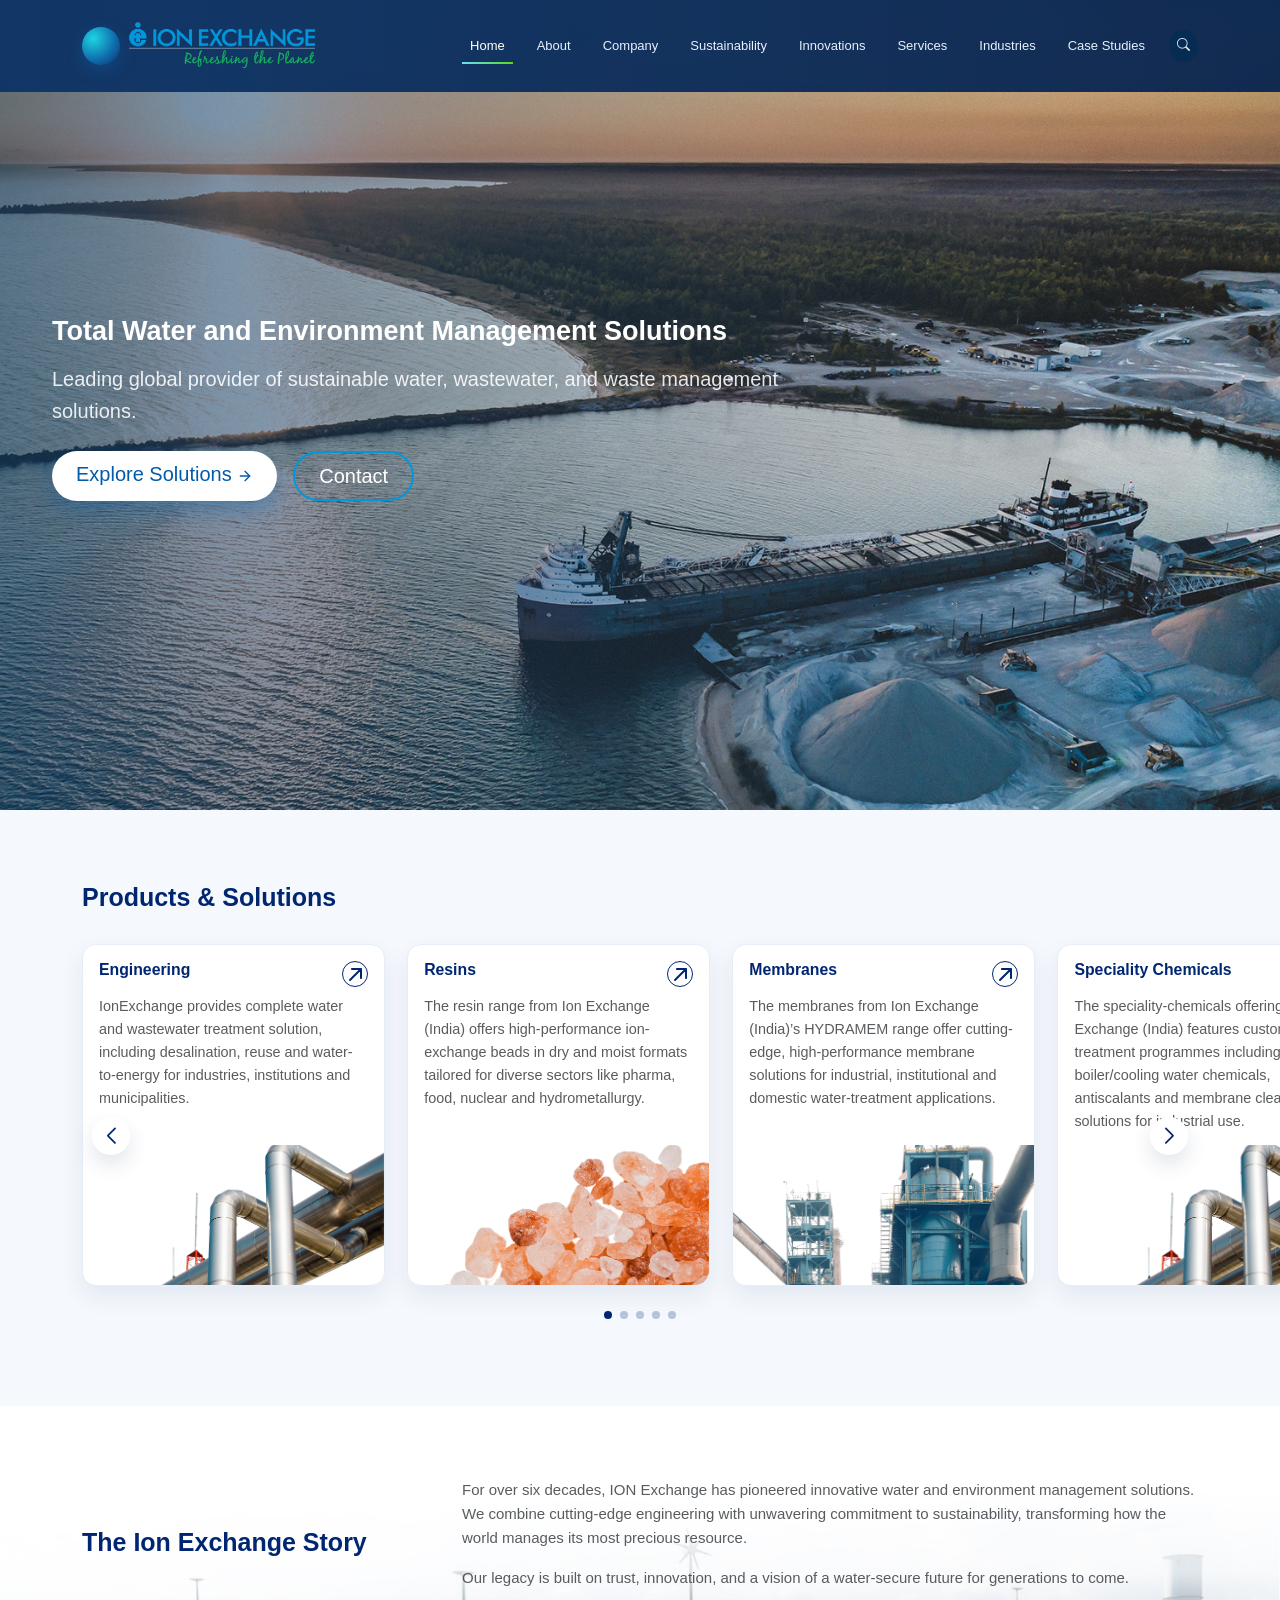
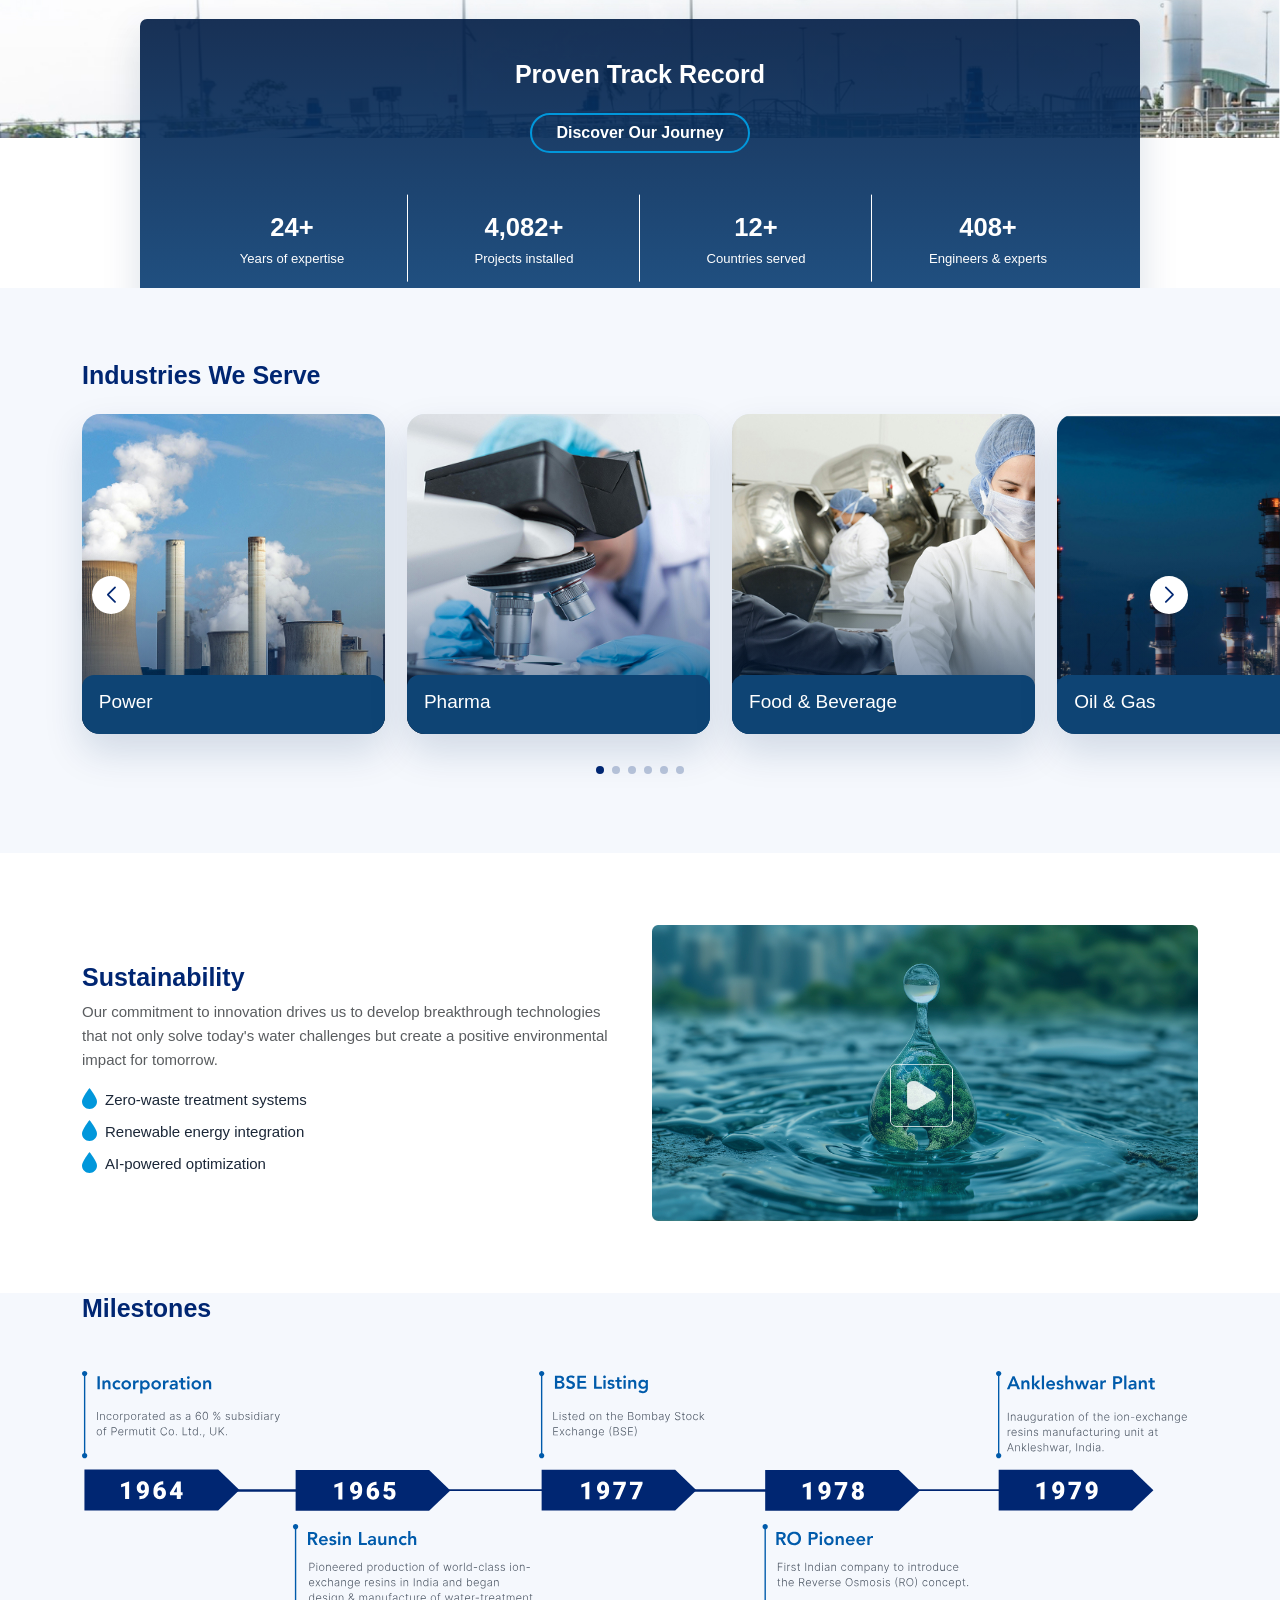
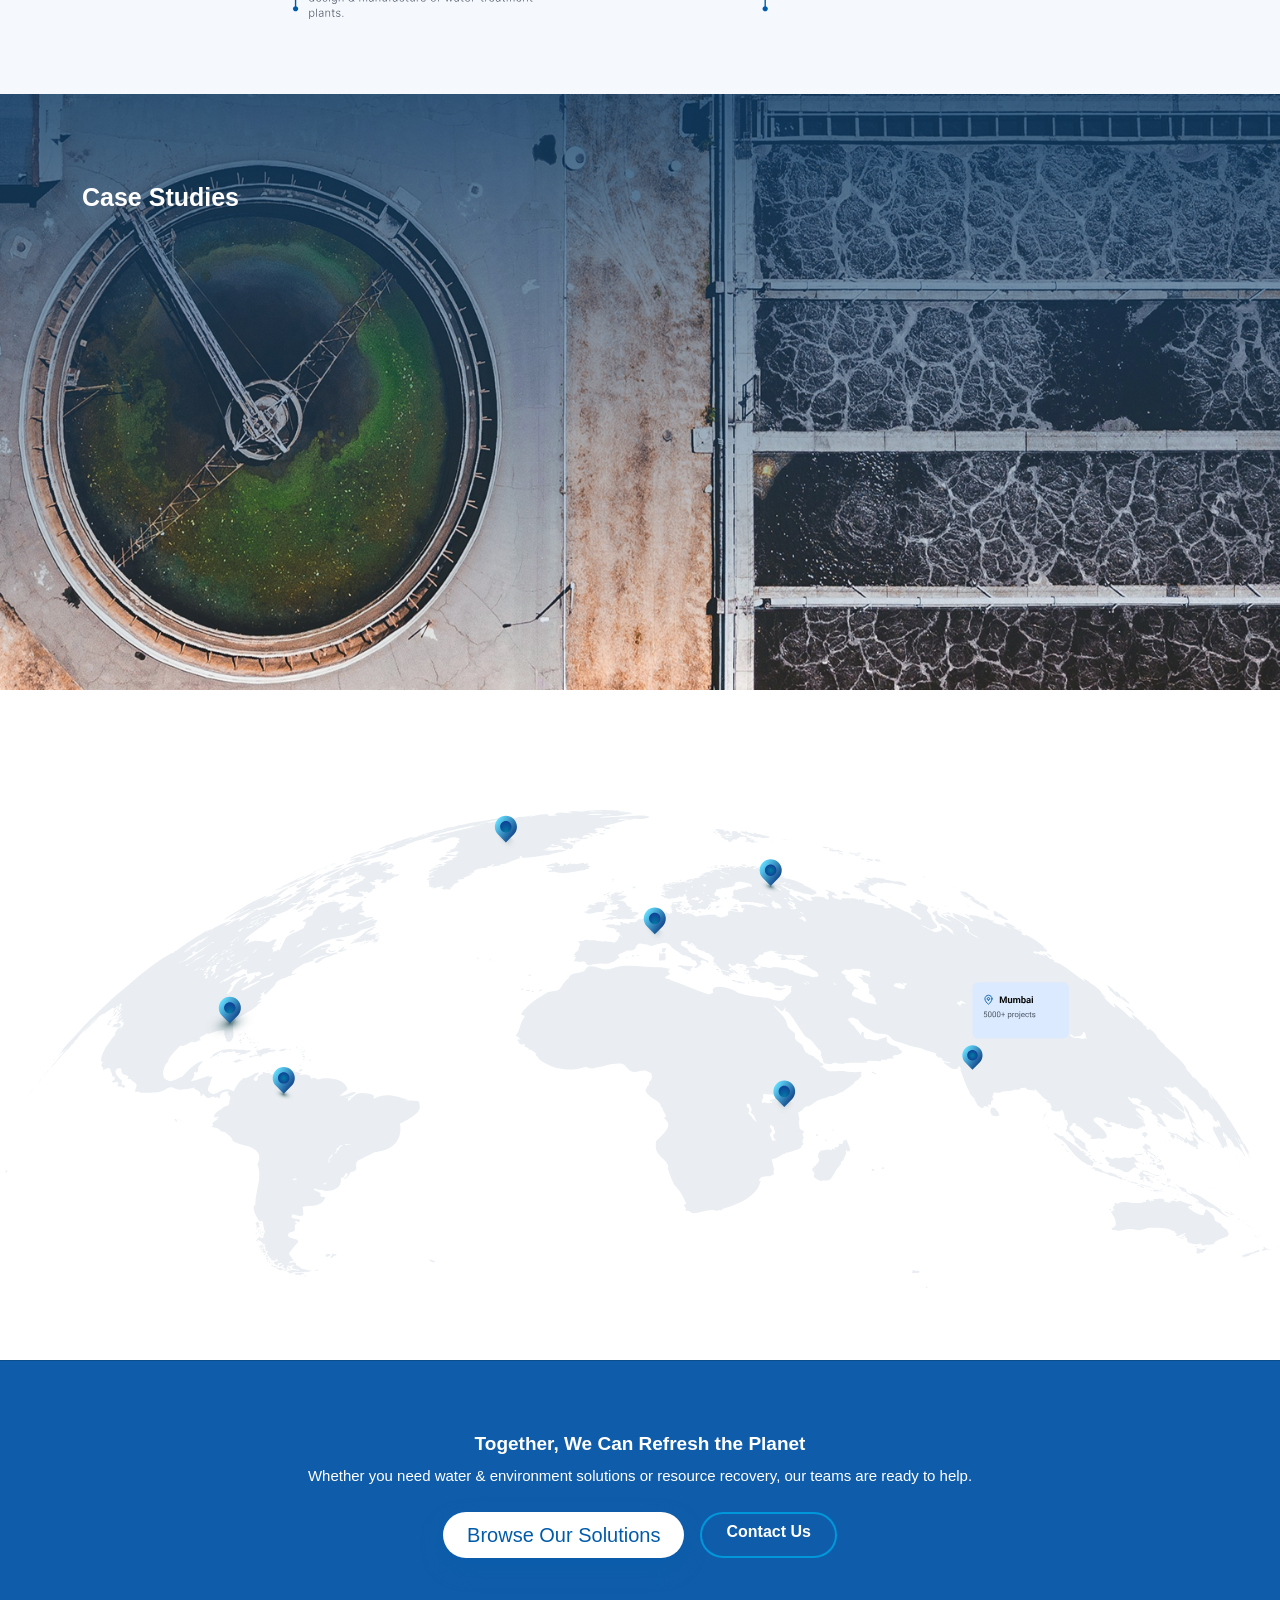
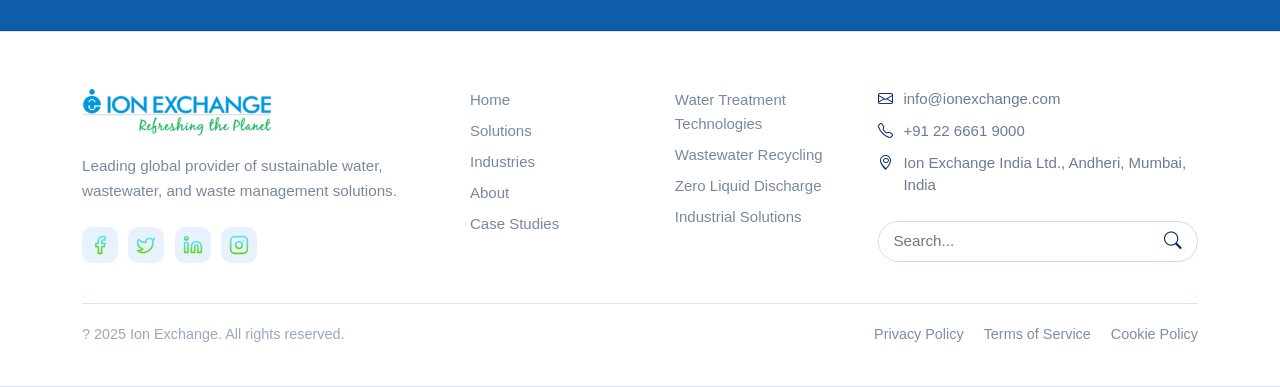
==== commit 796f5d6b: ""final prompt"" ====
--- a/index.html
+++ b/index.html
@@ -224,6 +224,9 @@
           <div>
             <div class="story-panel round">
               <h2 class="section-title text-white text-center py-3">Proven Track Record</h2>
+              <div style="display: flex; justify-content: center; margin-bottom: 30px;">
+                <a href="#footer" class="btn btn-outline-light fw-semibold px-4 m-auto">Discover Our Journey</a>
+              </div>
               <div class="story-overlay">
                 <div>
                   <div class="stat">60+</div>
@@ -672,14 +675,14 @@
 
 
   <script>
-    document.addEventListener('DOMContentLoaded', function() {
+    document.addEventListener('DOMContentLoaded', function () {
       const sustainabilityImage = document.getElementById('sustainabilityImage');
       const videoPlayer = document.getElementById('videoPlayer');
       const video = document.getElementById('sustainabilityVideo');
 
       if (sustainabilityImage) {
         sustainabilityImage.style.cursor = 'pointer';
-        sustainabilityImage.addEventListener('click', function() {
+        sustainabilityImage.addEventListener('click', function () {
           this.style.display = 'none';
           videoPlayer.style.display = 'block';
           video.play();
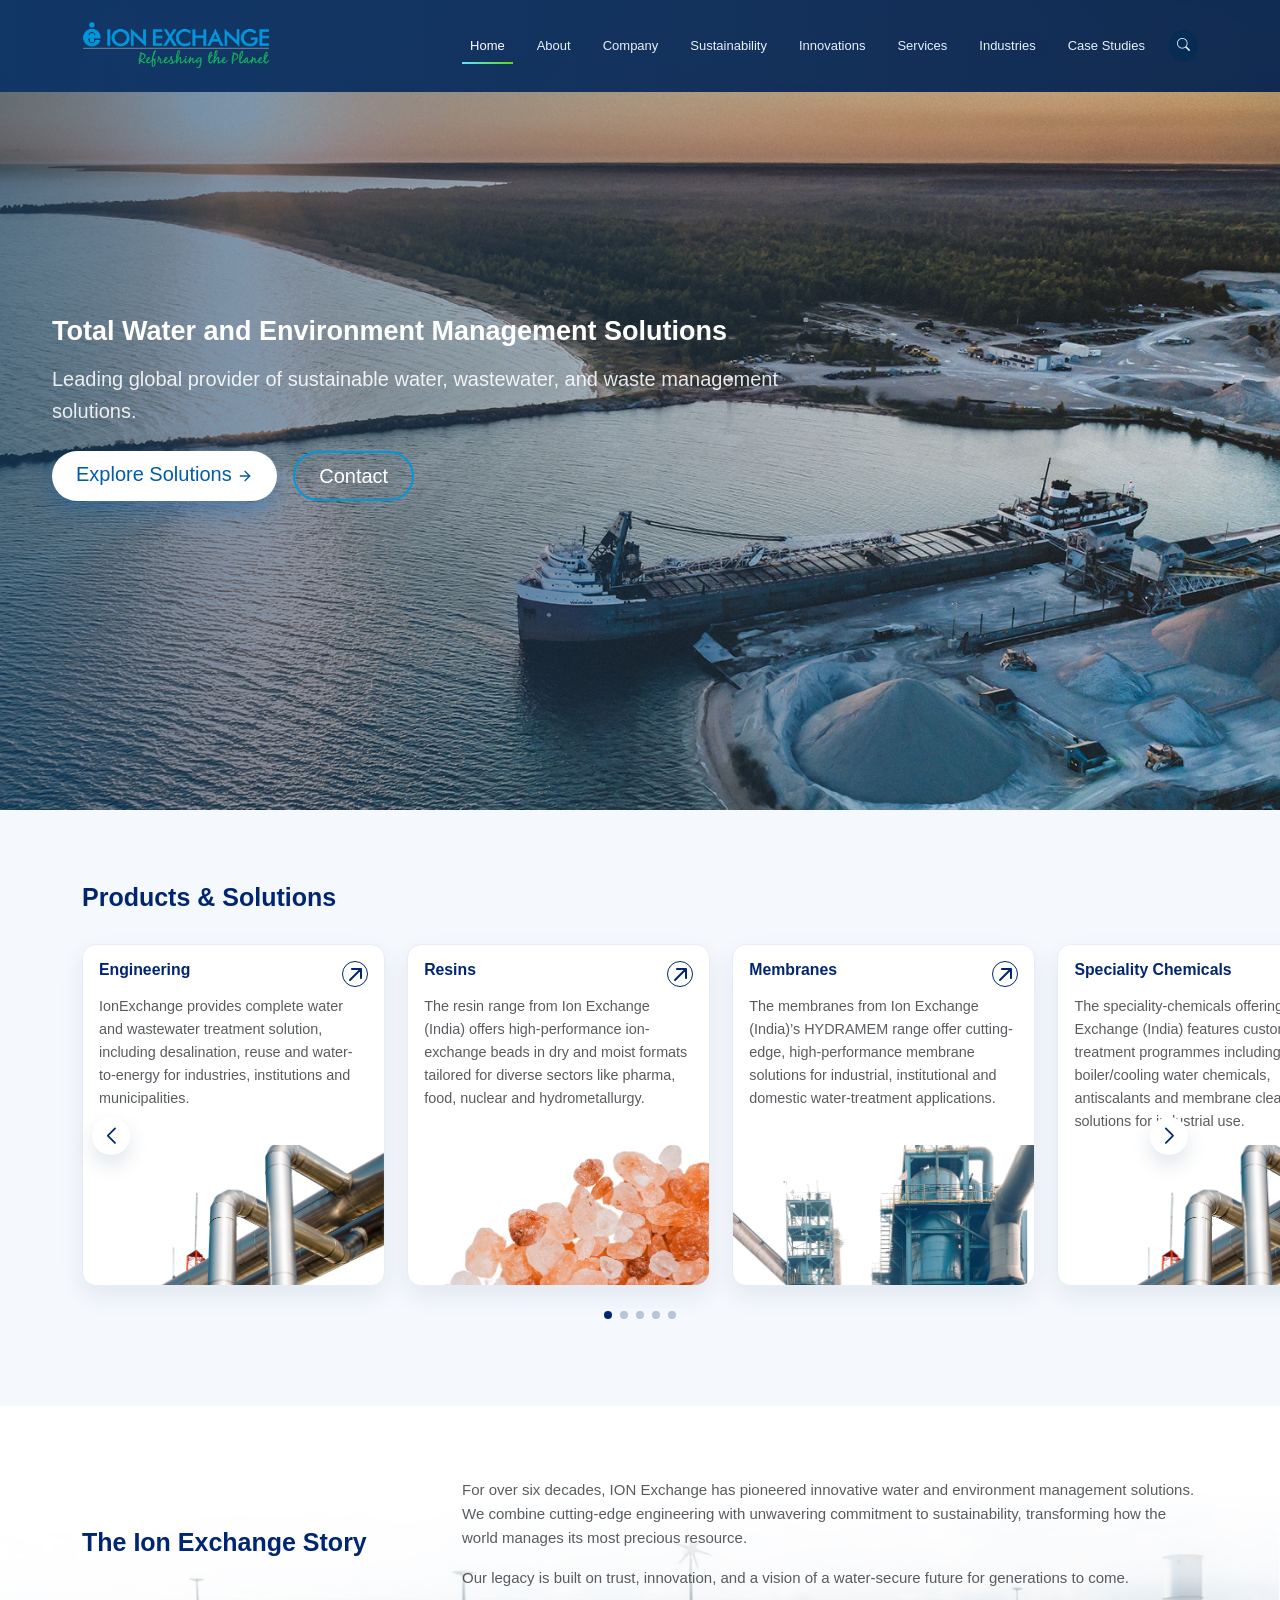
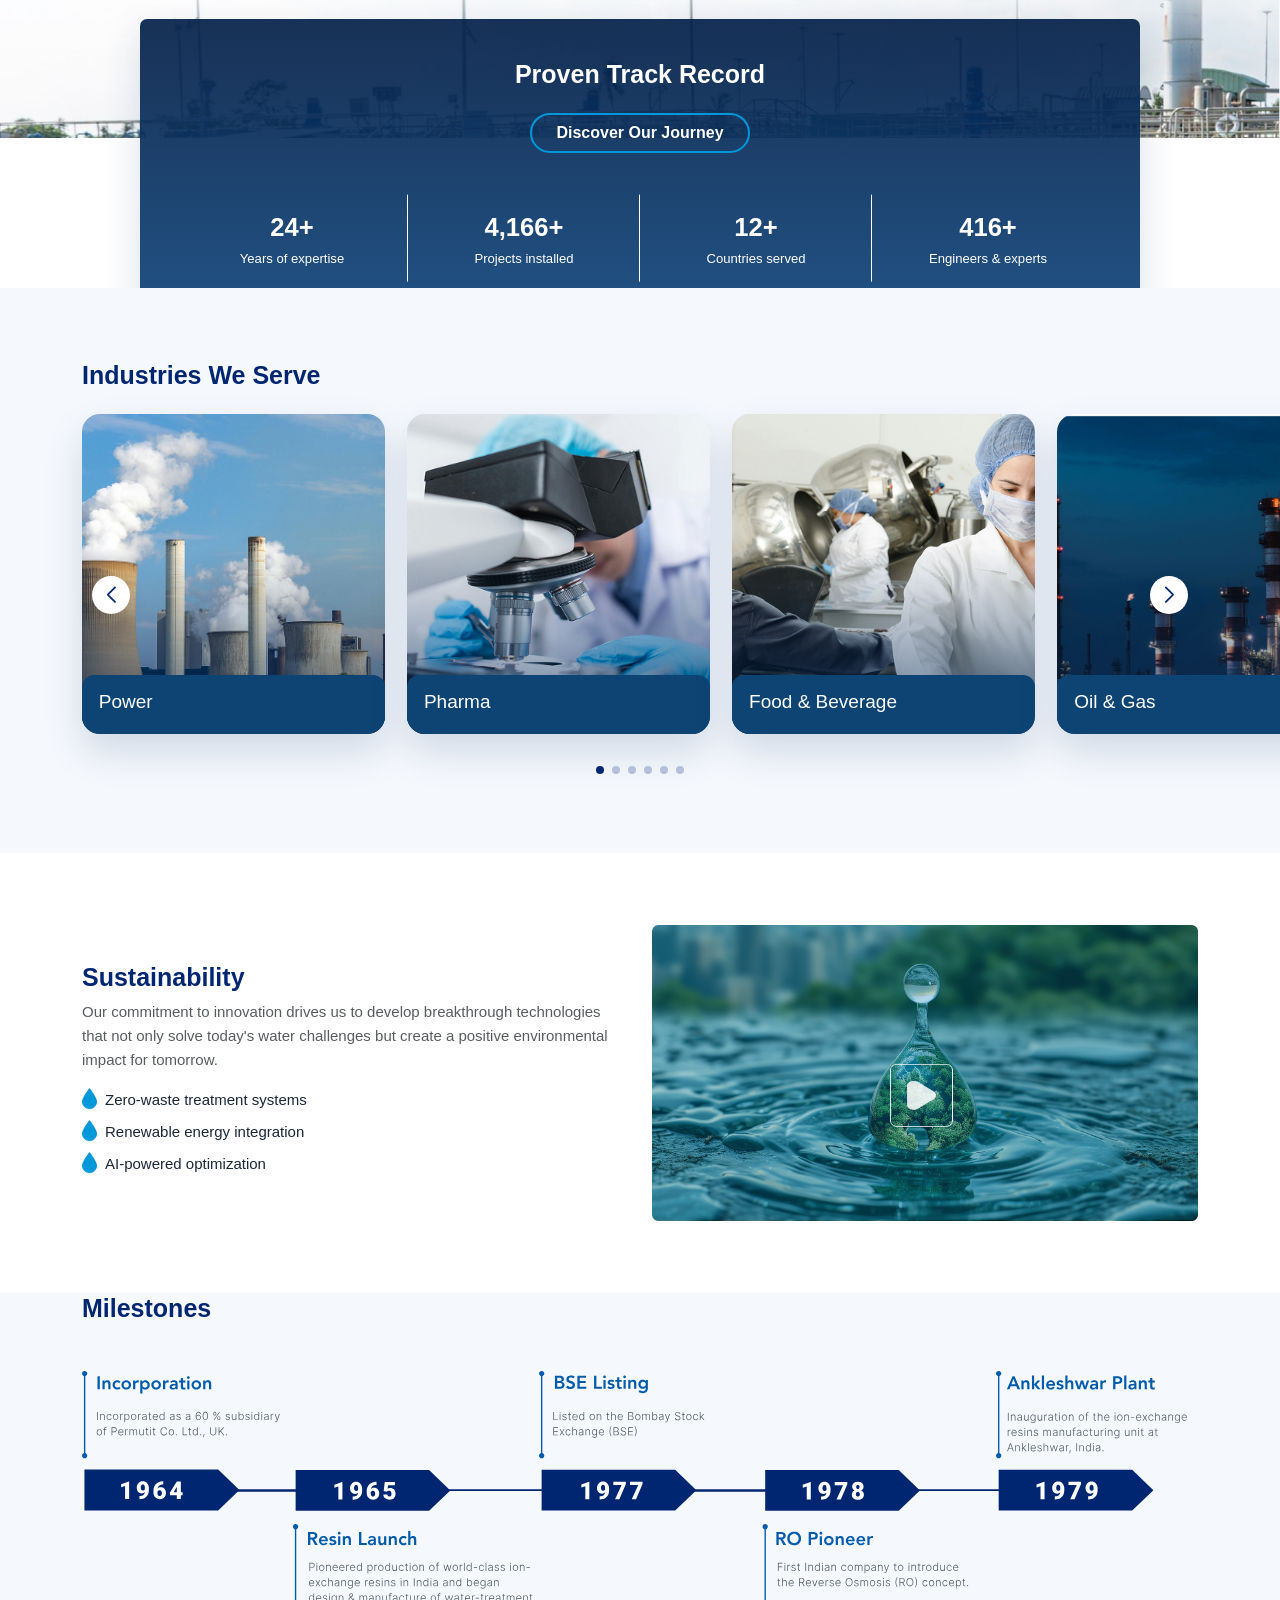
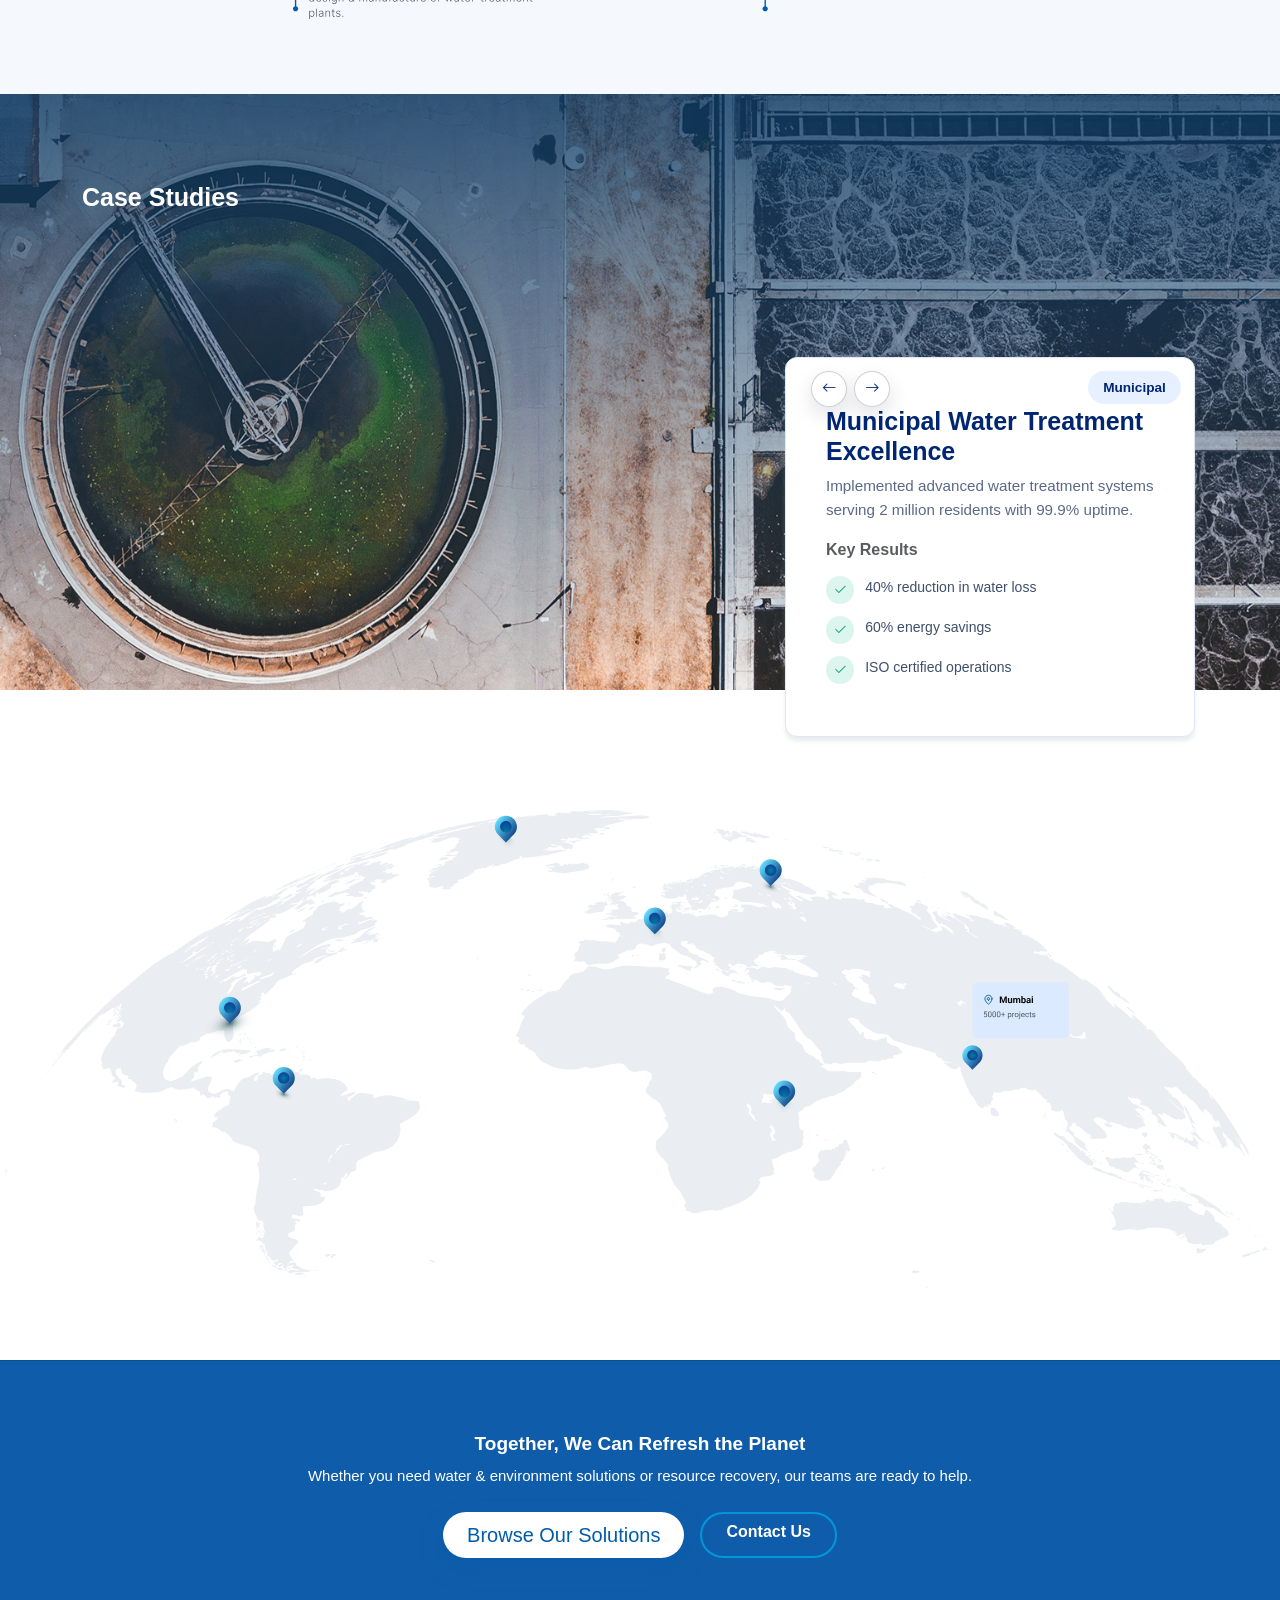
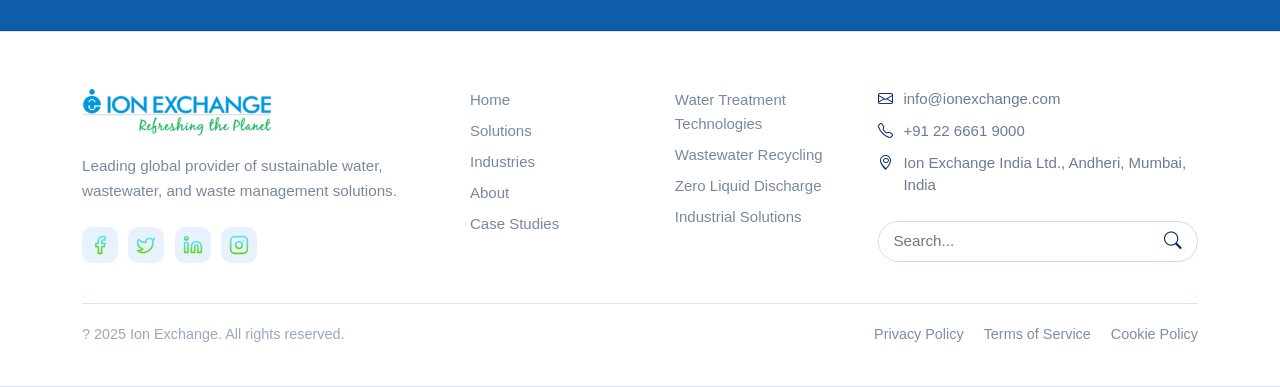
==== commit 9438fd06: "some changes" ====
--- a/index.html
+++ b/index.html
@@ -21,7 +21,7 @@
     <nav class="navbar navbar-expand-lg navbar-dark fixed-top py-3">
       <div class="container">
         <a class="navbar-brand d-flex align-items-center" href="#">
-          <div class="brand-glyph me-2"></div>
+          <!-- <div class="brand-glyph me-2"></div> -->
           <div>
             <div class="fw-bold lh-1"><img src="./assets/img/=ion-exchange-logo.png" class="logo" alt=""></div>
             <!-- <small class="text-accent">Refreshing the Planet</small> -->
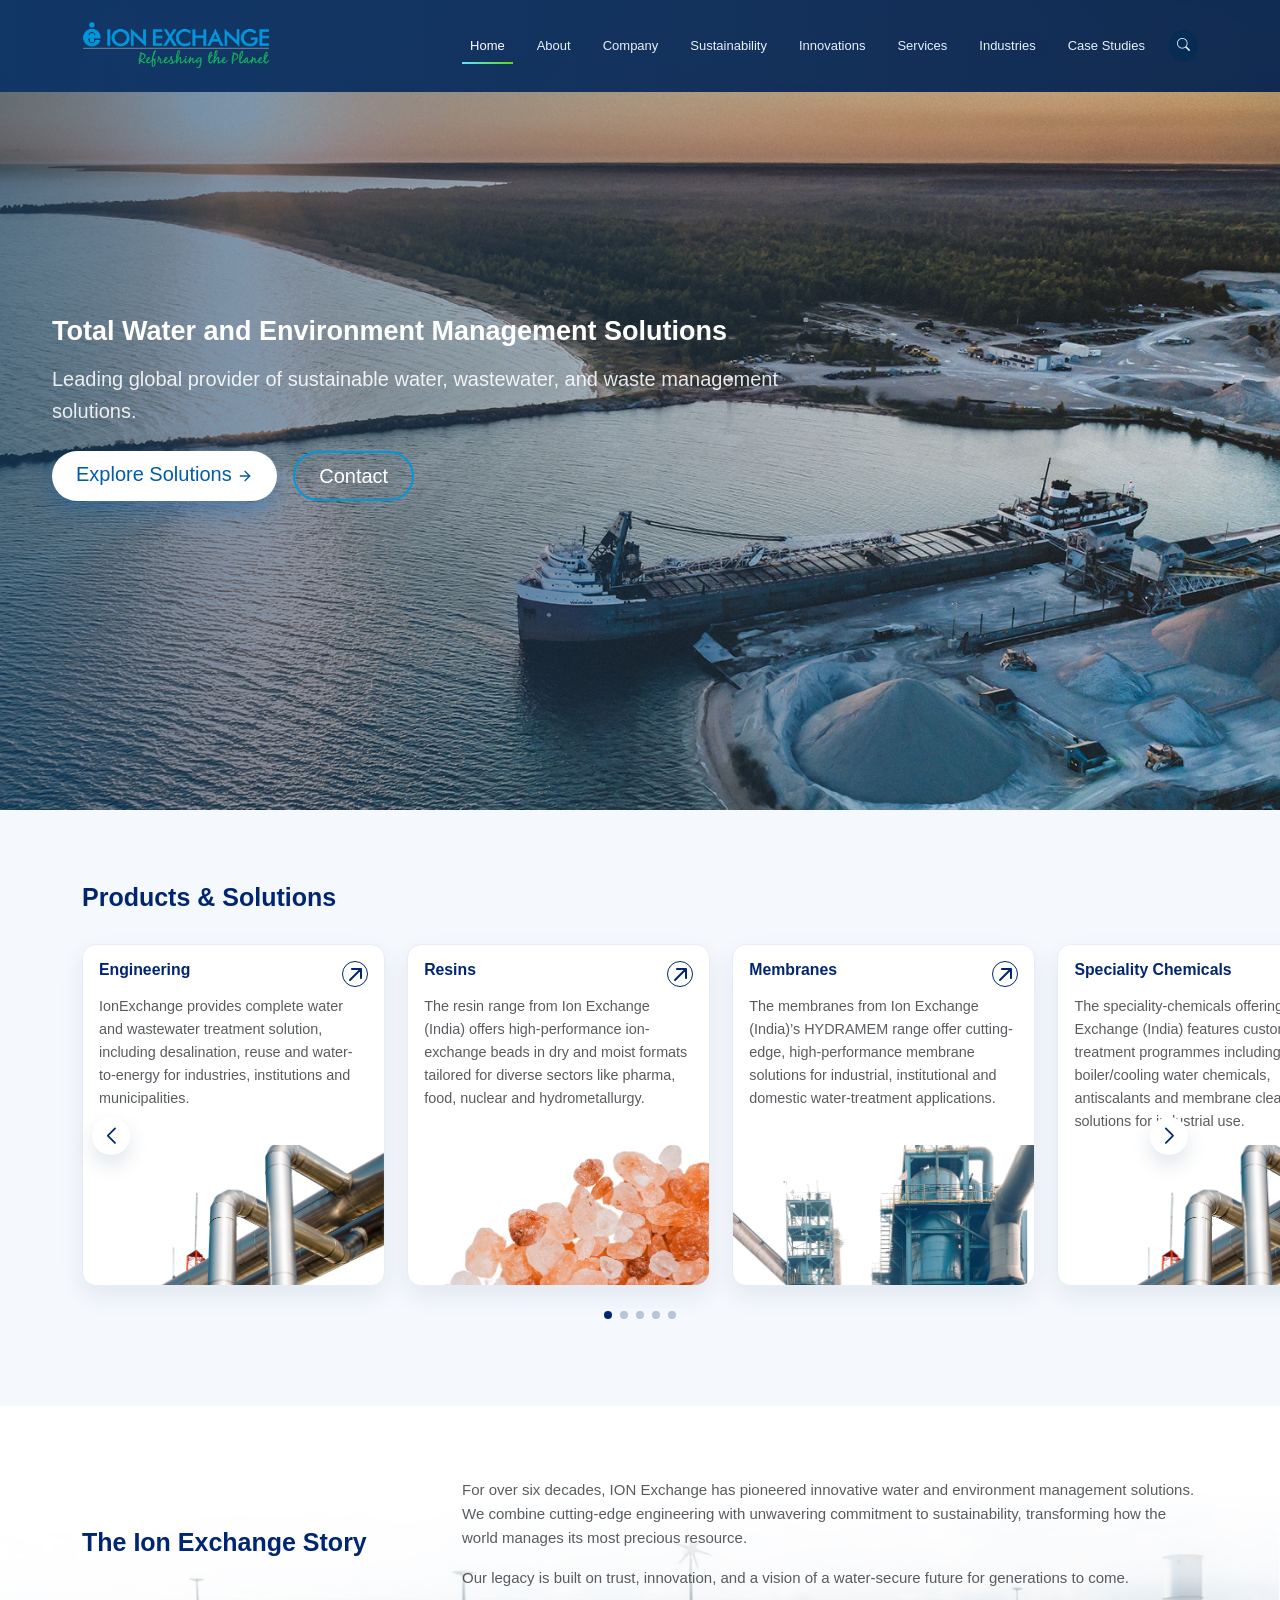
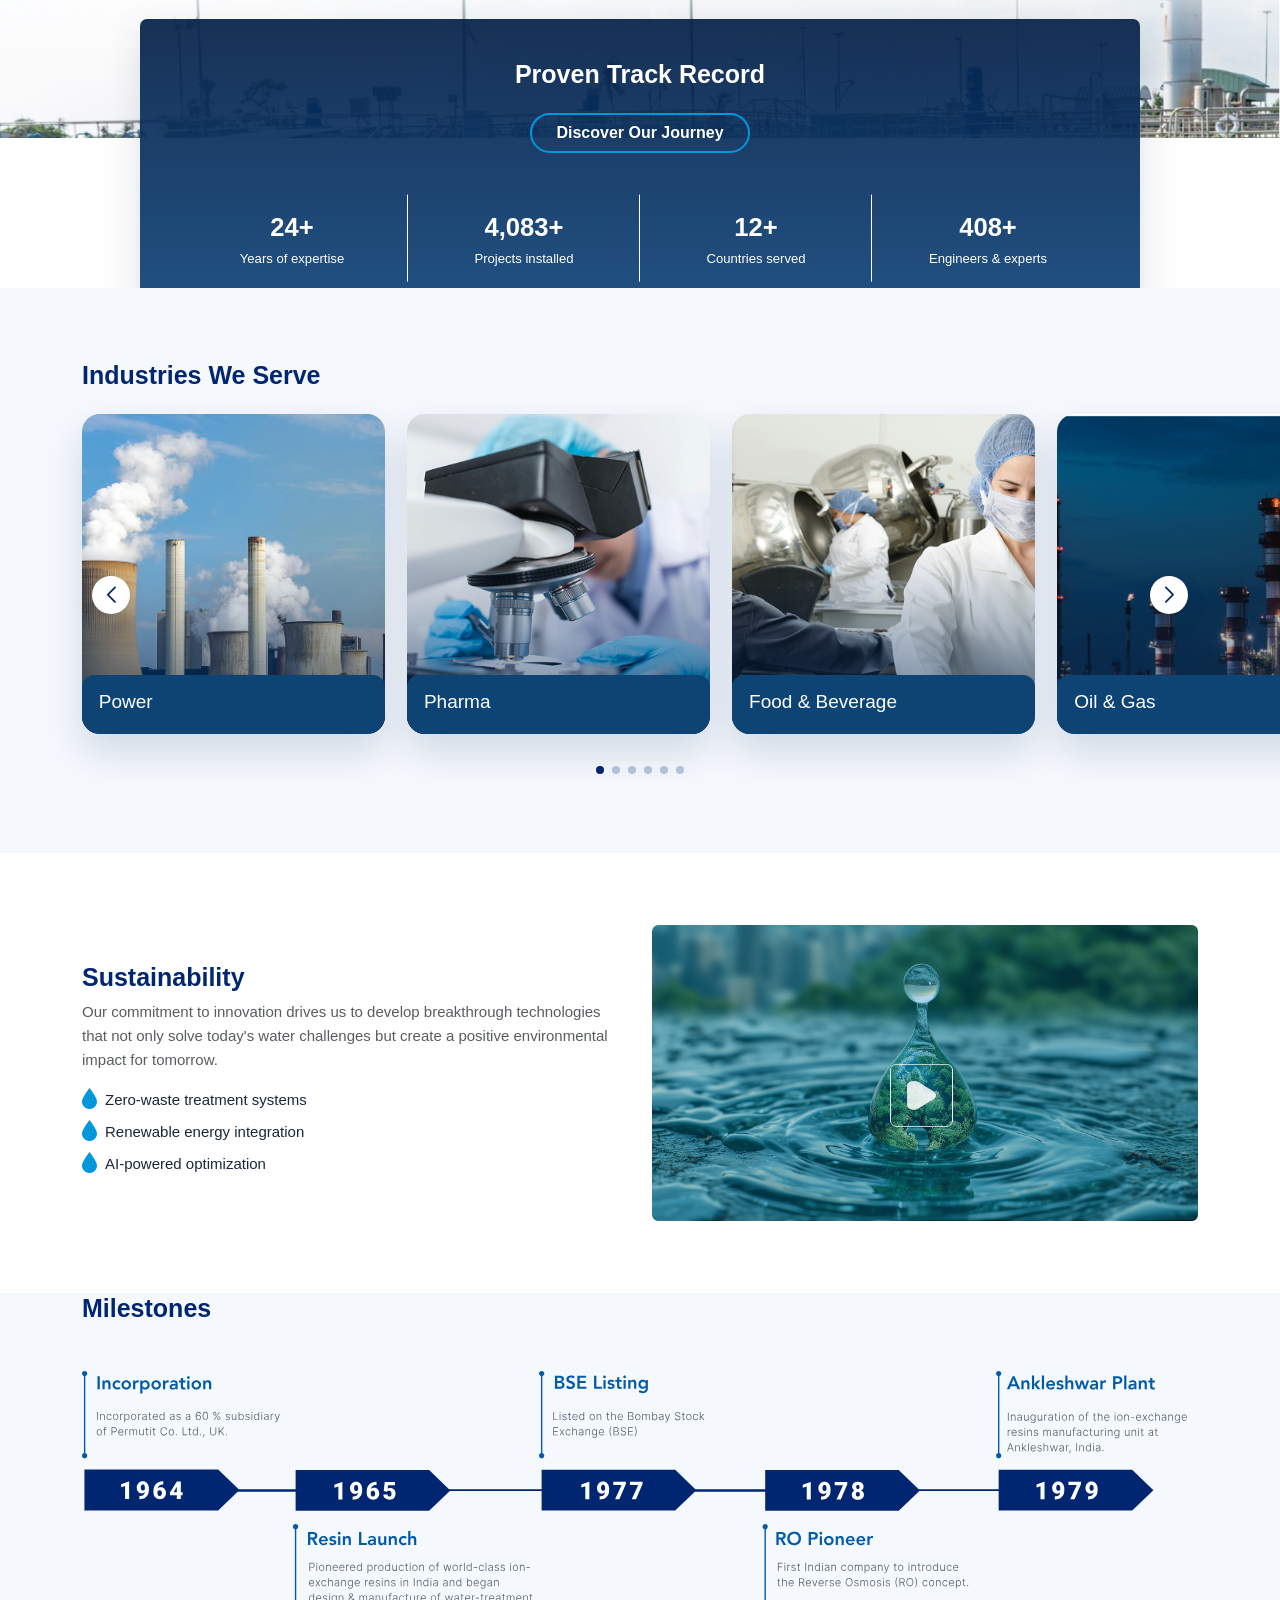
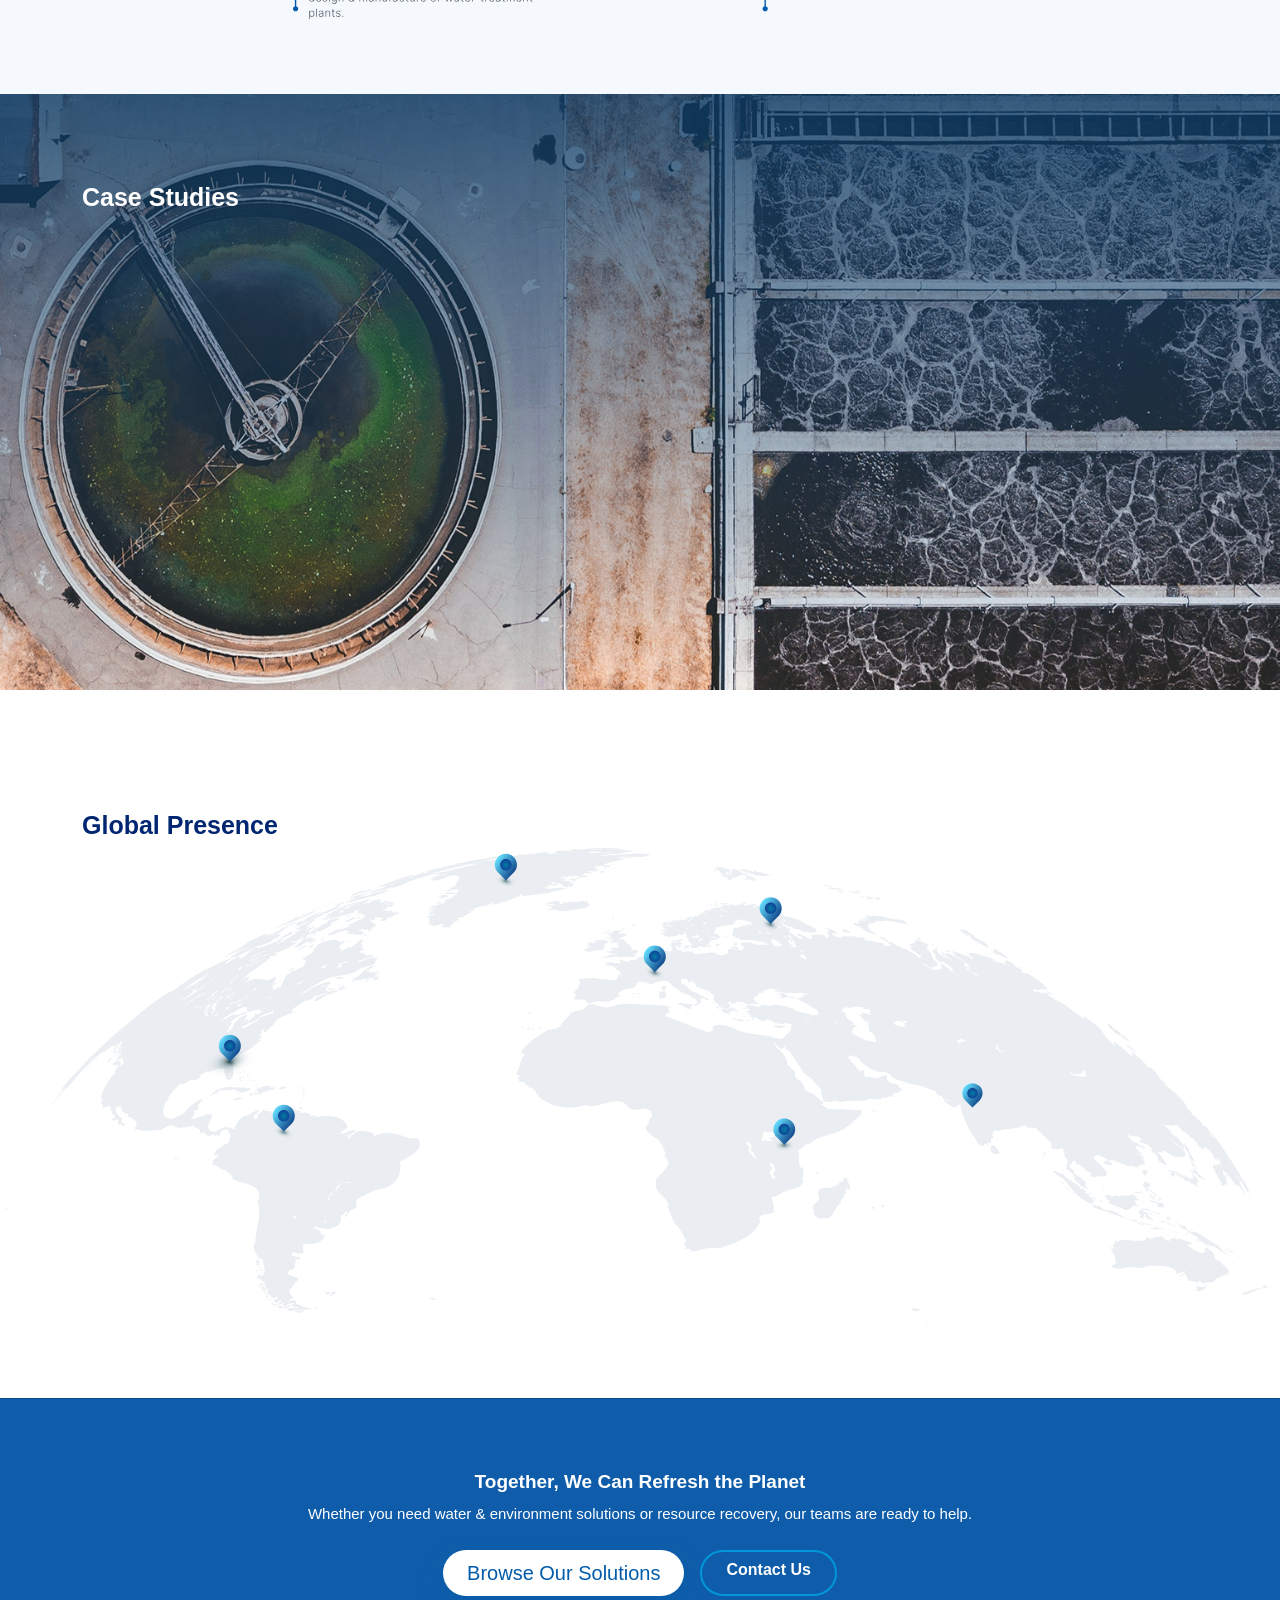
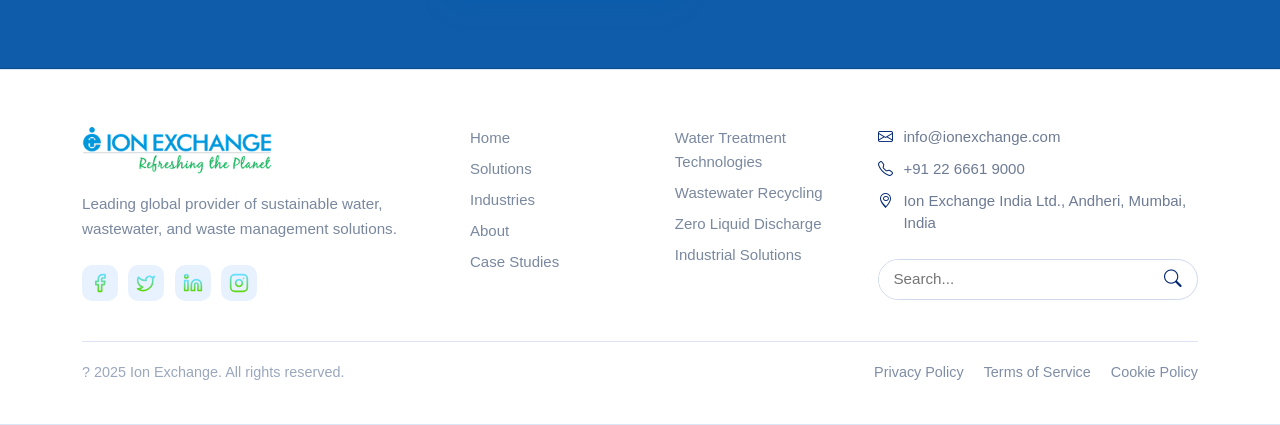
==== commit eda33d29: ""upadated map"" ====
--- a/index.html
+++ b/index.html
@@ -503,19 +503,416 @@
     </section>
 
     <section id="global" class="py-6 pt-0 bg-white reveal">
-      <!-- <div class="container">
-        <h2 class="section-title mb-4">Global Presence</h3>
-          <div class="map-card position-relative">
-            <img src="https://images.unsplash.com/photo-1502920917128-1aa500764b63?auto=format&fit=crop&w=1600&q=60"
-              alt="World map" class="w-100 h-100 object-fit-cover rounded-4 shadow-sm">
-            <div class="marker" style="top:30%;left:28%;"><span>Europe</span></div>
-            <div class="marker" style="top:34%;left:48%;"><span>India</span></div>
-            <div class="marker" style="top:45%;left:40%;"><span>Africa</span></div>
-            <div class="marker" style="top:55%;left:58%;"><span>SEA</span></div>
-            <div class="marker" style="top:38%;left:70%;"><span>Oceania</span></div>
-          </div>
-      </div> -->
-      <img src="./assets/img/map-pov.svg" class="w-100" alt="" srcset="">
+      <div class="container">
+            <h2 class="section-title">Global Presence</h2>
+     
+      </div>
+      <!-- <img src="./assets/img/map-pov.svg" class="w-100" alt="" srcset=""> -->
+       <section class="map-container">
+      <svg
+        xmlns="http://www.w3.org/2000/svg"
+        width="100%"
+        height="100%"
+        viewBox="0 0 1910 713"
+        fill="none"
+      >
+        <path
+          d="M429.286 686.45C428.64 686.611 427.933 686.51 427.267 686.611C427.065 686.638 426.702 686.753 426.177 686.955C425.833 687.076 424.016 687.379 423.592 687.338C423.411 687.338 423.189 687.217 423.047 687.136L423.552 685.804C423.613 685.683 423.754 685.44 424.178 685.319C424.238 685.319 424.339 685.279 424.42 685.259C424.743 685.198 425.066 685.218 425.389 685.178C425.712 685.137 426.035 685.016 426.358 684.976C426.439 684.976 426.56 684.956 426.661 684.956C427.126 684.956 429.447 685.582 429.589 685.824C429.69 686.006 429.811 686.329 429.286 686.47V686.45ZM453.454 695.737L453.494 695.98L453.635 696.101L454.08 696.303L454.645 696.363L455.21 695.98L454.382 695.253L453.454 695.717V695.737ZM454.463 690.649C450.324 690.185 449.456 690.225 448.931 690.266C448.891 690.266 443.177 690.75 442.914 690.77C442.894 690.77 440.088 691.235 439.926 691.497C440.815 693.395 442.289 694.082 442.975 693.839C442.995 693.779 443.036 693.718 442.652 693.375C442.289 693.032 441.4 692.244 447.841 693.799C448.467 693.961 448.729 694.021 448.972 694.041C448.972 694.041 450.405 694.122 450.304 693.779C450.102 693.012 448.83 692.83 448.447 692.164C449.254 691.962 449.961 691.915 450.567 692.022C451.172 692.123 452 692.265 452.787 692.063C453.837 691.8 454.302 690.972 454.443 690.629L454.463 690.649ZM493.39 663.009C493.087 662.706 492.159 662.484 491.048 662.464C490.907 662.464 490.705 662.464 490.543 662.464C489.837 662.484 489.15 662.625 488.444 662.645C487.676 662.666 486.909 662.585 486.142 662.605C486.081 662.605 486 662.605 485.94 662.605C485.576 662.625 485.556 662.726 485.556 662.787C485.617 663.069 485.96 663.312 485.92 663.615C485.819 664.22 486.263 664.786 486.364 665.371C486.424 665.694 486.142 665.977 486.182 666.28C486.182 666.32 486.202 666.36 486.223 666.401C486.223 666.401 486.364 666.683 487.151 666.704C487.757 666.704 489.594 666.098 490.806 665.371C493.168 663.978 493.875 663.473 493.39 662.989V663.009ZM420.221 683.563C420.221 683.563 419.978 683.482 419.877 683.441C419.655 683.381 419.13 683.26 418.02 683.179C417.253 683.118 416.546 683.34 415.799 683.361C415.476 683.361 415.173 683.3 414.85 683.26H412.791C412.791 683.26 412.225 683.361 412.185 683.684C412.185 683.744 412.225 683.845 412.387 683.946C412.427 683.966 412.467 683.987 412.508 684.007C413.255 684.431 414.285 684.39 415.072 684.754C415.738 685.057 415.355 685.763 416.061 686.046C416.889 686.389 417.838 686.329 418.726 686.49C418.908 686.531 419.13 686.611 419.332 686.652C420.301 686.854 422.219 685.46 422.24 685.44C422.522 685.198 422.118 684.411 422.038 684.33L420.241 683.522L420.221 683.563ZM455.533 694.667C455.594 694.97 455.695 695.152 455.917 695.313C456.119 695.394 456.442 695.434 456.664 695.414C457.128 695.374 457.29 694.486 456.624 694.082C456.301 693.9 455.453 693.799 455.513 694.667H455.533ZM473.22 685.622C472.998 685.783 472.635 686.006 472.534 686.228C472.513 686.268 472.453 686.389 472.271 686.47C472.15 686.531 471.908 686.551 471.766 686.551C471.241 686.571 470.878 686.632 470.817 686.652C470.05 686.793 469.929 687.136 469.949 687.399C469.99 687.54 470.07 687.843 470.454 687.903C470.676 687.944 470.797 687.903 471.06 687.782L471.686 687.358L473.341 687.156L474.452 686.551L474.815 685.965L474.331 685.642L473.2 685.582L473.22 685.622ZM405.906 676.133C405.906 676.133 405.986 676.274 406.067 676.334C406.148 676.395 406.249 676.395 406.289 676.395C406.309 676.395 406.35 676.395 406.37 676.395L407.359 675.688C406.552 675.325 405.522 674.8 404.694 674.477C404.694 674.477 404.27 674.416 404.25 674.416C404.189 674.416 404.189 674.457 404.189 674.477C404.23 674.76 404.391 674.921 404.452 674.961C404.755 675.224 405.219 675.385 405.522 675.648C405.764 675.85 405.885 676.032 405.926 676.112L405.906 676.133ZM142.321 314.363L141.332 315.312L140.444 316.261L140.1 316.604L139.838 316.927L139.071 317.714L138.485 318.26L138.203 318.643L139.333 317.654L139.575 317.371L140.545 316.523L141.695 315.413C141.911 315.076 142.49 314.444 143.432 313.515C144.017 312.909 144.684 312.364 145.209 311.698V311.577L145.552 311.173C144.401 312.182 143.432 313.333 142.321 314.383V314.363ZM412.488 681.039C411.478 680.877 410.59 680.433 409.54 680.312C409.116 680.272 408.995 680.352 408.813 680.494C408.551 680.675 408.288 680.595 408.288 680.595C407.339 680.251 407.339 679.464 406.673 678.979C406.592 678.919 406.41 678.838 406.289 678.858C405.825 678.939 405.441 679.121 404.997 679.242C404.735 679.302 404.735 679.403 404.735 679.464C404.735 679.464 405.32 680.635 405.522 680.736C405.522 680.736 408.51 681.705 409.58 681.988C409.782 682.048 410.065 682.129 410.267 682.19C410.347 682.21 410.448 682.25 410.509 682.27C413.457 682.19 414.978 682.122 415.072 682.068C415.294 681.927 414.224 681.281 412.467 681.019L412.488 681.039ZM188.476 263.201C189.122 262.635 189.809 262.11 190.455 261.565C190.617 261.424 190.778 261.303 190.94 261.161C190.112 261.848 189.284 262.534 188.456 263.221L188.476 263.201ZM402.776 672.7C402.453 672.418 402.009 672.034 401.666 671.731C401.289 671.718 401.08 671.751 401.04 671.832C401.04 671.832 401.04 671.913 401.04 671.953C401.04 672.054 401.1 672.135 401.1 672.236C401.12 672.478 401.1 672.741 401.1 672.983C401.1 673.043 401.1 673.124 401.161 673.185L402.433 673.427L402.756 672.7H402.776ZM142.241 315.776L141.13 316.766C141.13 316.766 141.07 316.907 141.029 316.967C141.332 316.725 141.635 316.463 141.918 316.22C142.705 315.554 142.725 315.473 142.745 315.453C142.685 315.453 142.422 315.635 142.22 315.776H142.241ZM402.191 674.315L401.888 675.204C401.484 675.554 401.282 675.776 401.282 675.87C401.282 675.87 401.363 676.112 401.807 676.112C402.292 676.112 402.655 675.951 402.816 675.789C403.16 675.466 403.18 674.719 403.099 674.538C402.958 674.214 402.554 674.235 402.191 674.295V674.315ZM398.96 668.359L397.163 667.895L397.486 668.803L397.264 669.49C397.284 669.712 397.325 669.995 397.345 670.197C397.527 670.176 397.688 670.096 397.87 670.075C397.991 670.075 398.173 670.075 398.294 670.096C398.9 670.176 399.404 670.479 400.03 670.499C400.192 670.499 400.777 670.499 400.979 670.459C402.231 670.257 400.131 668.783 398.96 668.339V668.359ZM212.987 243.051L211.594 244.161L214.542 241.819C214.017 242.223 213.492 242.647 212.987 243.051ZM399.748 672.518L400.05 671.469C399.788 671.448 399.425 671.408 399.162 671.368C399.303 671.509 399.344 671.65 399.303 671.771C399.142 672.115 398.718 672.337 398.556 672.68C398.677 672.983 398.698 673.407 398.96 673.669C398.98 673.689 399.445 673.952 399.849 673.952C400.232 673.952 400.273 673.77 400.293 673.669L399.929 673.003L399.768 672.539L399.748 672.518ZM215.41 241.112H215.37L214.542 241.799C215.027 241.415 215.491 241.052 215.976 240.668C215.794 240.81 215.592 240.971 215.41 241.112ZM115.912 339.843L115.125 340.832C115.529 340.429 115.973 340.045 116.417 339.641C116.619 339.459 116.66 339.379 116.66 339.338C116.559 339.338 116.054 339.702 115.912 339.823V339.843ZM501.264 662.524C500.194 662.282 499.043 662.524 497.973 662.282C497.166 662.1 496.701 661.535 495.894 661.373C495.813 661.373 495.651 661.333 495.591 661.373C495.268 661.555 495.389 662.221 495.631 663.312C495.651 663.433 495.793 663.635 495.692 663.736C494.803 664.564 493.653 665.896 493.269 666.865C493.168 667.148 493.107 667.41 493.148 667.653C493.188 667.794 493.229 668.036 493.41 668.117C493.471 668.137 493.572 668.157 493.653 668.157C493.935 668.157 494.763 668.036 496.358 666.986C497.045 666.542 498.216 665.694 498.761 665.25C498.922 665.109 499.023 664.927 499.266 664.826C499.992 664.503 500.84 664.321 501.547 663.998C501.668 663.938 501.809 663.837 501.91 663.776C502.092 663.635 502.456 663.191 501.91 662.807C501.749 662.686 501.486 662.585 501.264 662.544V662.524ZM209.797 245.575L209.717 245.635C209.838 245.534 209.959 245.433 210.08 245.332C209.999 245.393 209.878 245.494 209.797 245.575ZM190.455 261.565C176.968 272.993 175.09 274.608 155.586 292.578C170.245 279.252 187.527 264.109 202.63 251.511C198.531 254.822 194.473 258.173 190.455 261.565ZM98.892 359.771L98.6498 360.175C98.892 359.892 99.2757 359.73 99.3564 359.347C99.316 359.347 99.1545 359.488 98.892 359.771ZM116.559 339.661C116.215 339.964 115.933 340.287 115.589 340.59C115.186 340.953 114.721 341.256 114.338 341.64C113.893 342.104 113.51 342.609 113.106 343.094C112.682 343.598 112.177 344.022 111.733 344.507C111.713 344.527 111.693 344.568 111.672 344.588H111.693C111.693 344.588 112.218 344.224 113.227 343.255L114.095 342.649C116.458 340.146 116.7 339.883 116.619 339.601C116.599 339.601 116.559 339.641 116.538 339.661H116.559ZM96.5904 362.194C96.5904 362.194 96.7115 362.093 96.7519 362.052C97.2364 361.588 97.6806 361.083 98.1248 360.599C98.2056 360.417 98.3267 360.195 98.4277 360.013C97.3239 361.211 96.7115 361.924 96.5904 362.153V362.194ZM470.272 107.17L469.101 108.604C469.868 107.857 470.111 107.493 470.272 107.17ZM89.6651 370.27C89.6651 370.27 89.6651 370.31 89.6651 370.33C89.7055 370.33 89.867 370.189 89.9477 370.108C90.2304 369.846 90.4323 369.523 90.6746 369.24L91.0178 368.816L90.7957 368.897C90.1227 369.678 89.7458 370.135 89.6651 370.27ZM74.9262 386.361V386.22L74.5022 386.785L74.5426 386.826L74.9262 386.361ZM390.117 658.991L390.177 659.577L390.238 660.162L392.217 660.101L390.904 658.688L390.117 658.991ZM386.462 631.31C386.462 631.31 387.997 631.29 389.329 630.301L388.401 630.341L386.664 630.422L385.937 630.745C386.059 630.886 386.2 631.088 386.321 631.25C386.382 631.25 386.402 631.31 386.462 631.33V631.31ZM388.804 633.107C388.663 633.147 388.643 633.248 388.623 633.289L389.329 634.278H389.733L390.48 634.217C390.299 633.814 390.036 633.289 389.854 632.905C389.511 633.006 389.127 632.986 388.784 633.087L388.804 633.107ZM385.816 625.213L385.534 626.101L385.776 626.363L386.422 626.323L386.684 625.919C387.277 625.704 387.58 625.563 387.593 625.495C387.694 625.152 386.584 624.829 385.816 625.213ZM391.247 630.624C391.247 630.624 391.55 630.624 391.631 630.603C391.732 630.583 391.793 630.563 391.853 630.482C391.974 630.361 392.035 630.321 392.237 630.26C392.237 630.26 392.54 630.179 393.206 630.159C393.287 630.159 393.388 630.159 393.448 630.139C393.569 630.099 393.569 630.099 393.65 629.957L392.358 628.282L391.268 629.251C390.931 629.951 390.763 630.328 390.763 630.381C390.763 630.502 390.803 630.624 391.227 630.624H391.247ZM386.26 627.211L387.129 627.171C387.29 627.191 387.472 627.312 387.613 627.373H387.633C387.835 627.191 387.532 626.565 386.907 626.586L386.26 627.211ZM385.816 636.499L385.13 635.853L384.645 636.277L385.19 636.56L385.816 636.499ZM390.803 627.292L390.399 628.059L391.449 628.12V627.837L390.803 627.272V627.292ZM386.584 629.957C386.442 629.654 386.24 629.251 386.099 628.948C385.251 628.968 385.15 629.311 385.15 629.473L385.19 629.978C385.433 629.978 385.675 629.998 385.917 629.978C386.139 629.978 386.361 629.937 386.584 629.937V629.957ZM384.625 628.282C384.625 628.282 384.665 628.382 384.726 628.403L385.796 628.625H386.26C386.26 628.625 386.422 628.645 386.503 628.665C386.583 628.524 386.806 628.1 386.503 627.878C386.059 627.555 384.665 627.656 384.645 628.282H384.625ZM398.072 665.068L398.698 665.411C399.041 665.553 399.525 665.735 399.869 665.876C399.949 665.916 399.99 665.997 400.071 666.037C400.071 666.037 400.111 666.037 400.131 666.058C400.373 665.997 400.676 665.391 399.667 664.442C399.081 664.281 398.334 663.998 397.729 663.917C397.648 663.917 397.567 663.958 397.486 663.958C397.365 663.958 397.244 663.958 397.123 663.958C397.103 663.958 397.062 663.958 397.042 663.958C397.002 663.958 396.982 664.018 396.961 664.039C396.961 664.039 397.143 664.644 398.072 665.068ZM263.14 462.519C262.958 462.196 262.898 461.853 262.716 461.55C262.615 461.368 262.655 461.167 262.494 460.985C262.11 460.581 260.354 461.691 260.212 461.974C260.233 462.257 260.778 462.014 261.04 462.095C261.161 462.136 261.262 462.237 261.343 462.317C261.626 462.58 262.03 462.741 262.312 463.004C262.373 463.064 262.454 463.165 262.373 463.307L261.626 464.417C262.09 464.558 262.696 464.74 263.16 464.882C264.008 464.296 264.089 464.256 264.049 464.034L263.584 463.044C263.483 462.842 263.241 462.721 263.12 462.519H263.14ZM152.719 306.388C152.618 306.368 151.589 307.276 151.286 307.579L150.438 308.548C150.559 308.488 150.66 308.407 150.741 308.326C150.983 308.124 151.427 307.74 151.75 307.397C152.369 306.765 152.686 306.428 152.699 306.388H152.719ZM259.99 463.832C259.99 464.054 260.212 464.034 261 463.872C261.343 463.811 261.424 463.751 261.464 463.61C261.202 463.448 260.838 463.226 260.576 463.064C260.233 463.206 260.051 463.286 259.97 463.811L259.99 463.832ZM147.248 309.174L147.329 309.033C146.945 309.315 146.44 309.699 146.178 310.123C146.38 309.961 146.602 309.8 146.824 309.618C147.066 309.396 147.187 309.295 147.268 309.174H147.248ZM264.351 461.348L263.887 462.115L264.291 462.499C264.473 462.338 264.816 462.176 264.836 461.974C264.856 461.611 264.755 461.469 264.351 461.348ZM269.823 463.085L270.086 463.488C270.328 463.428 270.651 463.367 270.893 463.327C271.135 463.004 271.196 462.64 271.034 462.519C270.833 462.358 269.884 462.62 269.823 463.105V463.085ZM384.221 631.815C383.838 631.451 383.353 630.947 382.969 630.583C382.626 630.624 382.344 630.644 381.576 630.583C380.95 630.523 380.789 630.523 380.769 630.664L381.92 631.411L382.485 631.896L384.221 631.815ZM266.027 462.479C266.027 462.479 266.068 462.741 266.391 462.782C266.694 462.802 267.077 462.782 267.38 462.782C267.441 462.64 267.279 462.398 267.138 462.277C266.633 461.813 266.068 462.237 266.027 462.479ZM386.503 618.873C386.644 618.348 386.947 616.41 386.947 616.41C386.947 616.389 385.029 614.31 383.575 614.29C383.333 614.29 382.909 614.492 382.707 614.835C382.424 615.299 382.606 615.844 382.323 616.309C382.081 616.369 381.778 616.329 381.536 616.45C381.435 616.49 381.415 616.652 381.395 616.733C381.536 617.379 382.121 617.884 382.424 618.469C382.586 618.812 382.667 619.156 382.788 619.499C383.01 620.084 383.131 620.448 383.131 620.751C383.131 621.175 382.929 621.356 382.586 621.639C382.364 621.841 382.162 622.002 382.283 622.245C382.485 622.608 383.898 623.012 385.009 623.052C385.513 623.052 385.17 622.547 385.453 622.346C386.159 621.861 387.088 622.386 387.855 622.123C387.896 622.123 387.936 622.063 387.956 622.043C387.956 622.043 388.138 621.639 387.209 620.831C386.705 620.407 385.857 618.651 385.857 618.651C385.884 618.53 386.085 618.597 386.462 618.853L386.503 618.873ZM389.329 635.348L390.157 635.55L390.622 635.611L390.702 635.166L389.814 634.965L389.329 635.348ZM394.316 661.939L393.145 662.423L393.812 663.15C393.892 663.332 393.973 663.594 394.054 663.776C394.377 663.837 394.619 663.998 394.962 664.059C395.79 664.18 395.689 662.645 395.669 662.343C395.447 662.242 394.761 661.979 394.337 661.959L394.316 661.939ZM147.914 309.113C147.914 309.113 147.954 309.033 147.954 308.992C147.874 308.992 147.631 309.194 146.985 309.759C147.086 309.679 147.207 309.558 147.308 309.477C146.905 309.84 146.602 310.163 146.44 310.446L146.481 310.507L146.44 310.628L147.288 309.901L148.096 309.235L148.52 308.77L148.217 308.891L147.894 309.113H147.914ZM390.904 655.861L390.157 654.771L388.804 654.509C388.872 655.168 388.946 655.552 389.027 655.66C389.027 655.66 389.107 655.761 389.107 655.861C389.107 656.185 388.825 656.467 388.804 656.81C388.845 656.972 388.986 656.972 389.41 656.952C389.875 656.952 389.895 656.952 390.339 656.709L390.904 655.861ZM386.806 649.946C386.927 650.309 386.947 650.834 387.209 651.157C387.371 651.359 388.623 651.945 388.623 651.945C388.703 651.985 388.845 652.025 388.926 652.086L388.946 652.146C389.067 652.409 389.37 653.095 389.854 653.62C389.975 653.762 390.258 653.984 390.44 654.004C390.581 654.024 391.066 653.782 391.086 653.075C391.106 652.47 391.025 652.348 390.884 652.146C390.561 651.702 390.056 651.359 389.652 650.955C389.612 650.915 389.531 650.854 389.491 650.814C389.491 650.814 387.956 649.784 387.633 649.663C387.351 649.562 387.149 649.703 386.826 649.926L386.806 649.946ZM389.168 631.835L387.108 632.138L388.845 632.723L389.188 631.835H389.168ZM396.578 659.476C396.578 659.476 396.134 658.729 395.467 657.82C395.144 657.376 394.68 656.992 394.417 656.528C394.337 656.38 394.316 656.158 394.357 655.861C394.397 655.639 394.397 655.437 394.357 655.256C394.357 655.256 394.114 654.206 394.074 654.166L394.034 654.125C393.812 653.903 391.571 653.782 391.147 654.246C391.025 654.367 391.025 654.428 391.57 655.195C392.015 655.801 392.136 655.983 392.095 656.164L392.479 657.073C391.51 657.376 391.247 657.457 391.207 657.82C391.247 658.082 391.651 658.264 392.035 658.446C392.56 658.688 392.62 658.809 392.701 659.274C392.742 659.556 392.499 659.839 392.701 660.122C392.701 660.142 392.762 660.182 392.782 660.223C393.388 660.647 394.195 660.586 394.821 660.081C394.983 659.94 395.144 660.162 395.386 660.485C395.689 660.889 396.012 661.313 396.234 661.394C396.275 661.394 396.335 661.394 396.396 661.394C396.78 661.05 396.699 659.98 396.537 659.496L396.578 659.476ZM400.151 667.471C400.151 667.471 400.373 667.249 400.474 667.148C400.454 667.107 400.434 667.067 400.232 666.906C400.232 666.906 399.001 666.017 398.011 665.735C397.607 665.613 396.335 665.492 396.315 665.795C396.497 666.34 398.455 667.491 399.727 667.491C399.869 667.491 400.01 667.491 400.151 667.451V667.471ZM140.161 316.301L139.152 317.351V317.412L140.08 316.523L140.161 316.301ZM143.089 313.353L143.735 312.748C144.058 312.33 144.213 312.108 144.199 312.081C144.078 312.081 144.038 312.162 143.957 312.203L143.19 313.03C142.887 313.394 142.543 313.757 142.22 314.1C142.059 314.262 141.918 314.444 141.796 314.625L142.685 313.818L143.129 313.333L143.089 313.353ZM388.098 652.55C387.331 652.207 387.088 652.086 386.866 652.389L386.907 652.894L387.29 653.317L387.613 654.246L388.239 654.024C388.603 653.715 388.724 653.432 388.603 653.176C388.461 652.893 388.098 652.53 388.098 652.53V652.55ZM144.623 311.233C145.289 310.587 145.35 310.507 145.33 310.426C145.33 310.365 145.168 310.446 144.886 310.688L144.219 311.395L144.522 311.274H144.603L144.623 311.233ZM386.806 635.833L388.057 636.136L389.107 636.237C388.562 635.833 387.815 635.308 387.25 634.904C386.563 635.045 386.26 635.187 386.2 635.348C386.2 635.389 386.24 635.409 386.301 635.429L386.806 635.833ZM388.017 635.106L387.553 634.298L387.593 634.763L388.017 635.106ZM389.915 627.11C389.915 627.11 390.339 625.152 388.683 625.657L388.3 626.04L388.744 626.485C388.744 626.646 388.764 626.868 388.784 627.03C389.067 627.05 389.309 627.171 389.592 627.191C389.652 627.191 389.834 627.211 389.895 627.11H389.915ZM388.239 629.715L388.32 629.957C388.502 629.917 388.804 629.937 388.946 629.856C388.986 629.836 389.107 629.695 389.087 629.493C389.047 629.069 388.603 628.584 388.118 628.12L387.674 629.049L388.239 629.735V629.715ZM383.494 630.502L384.12 630.361C384.06 630.099 383.999 629.755 383.939 629.513C383.272 629.513 383.272 630.078 383.272 630.159C383.272 630.22 383.292 630.402 383.454 630.502H383.494ZM382.243 624.385C382 624.344 381.879 624.324 381.798 624.365C381.718 624.405 381.697 624.405 381.718 625.112C381.718 625.253 381.758 625.415 381.98 625.455C382 625.455 382.041 625.455 382.061 625.455L383.333 625.394C383.333 625.132 383.292 624.768 383.272 624.486C382.889 624.486 382.667 624.466 382.243 624.385ZM388.078 616.894L389.208 617.298H389.955L389.996 616.894L389.249 616.228L388.078 616.894ZM388.865 649.623C389.249 650.006 389.814 650.228 390.278 650.551C391.308 651.258 391.409 651.399 391.57 651.622C392.116 652.369 392.116 652.389 392.156 652.894L393.812 652.57C393.758 651.938 393.59 651.467 393.307 651.157C393.085 650.915 392.742 650.551 392.62 650.329C392.56 650.228 392.519 650.067 392.459 649.966C392.338 649.784 392.055 649.784 391.853 649.703L390.965 648.956C390.884 648.775 390.763 648.553 390.682 648.371C390.117 648.613 389.41 648.795 388.825 648.896C388.804 648.896 388.764 648.916 388.764 648.916C388.764 648.916 388.703 648.956 388.683 648.956C388.744 649.158 388.683 649.461 388.865 649.623ZM1877.98 637.105L1877.56 637.024L1877.19 636.963C1877.19 636.963 1877.39 637.125 1877.64 637.226C1877.72 637.266 1877.94 637.367 1877.98 637.105ZM1653.02 263.059C1653.02 263.059 1652.94 263.14 1652.9 263.16C1652.8 263.16 1652.68 263.16 1652.58 263.16C1652.56 263.281 1652.96 263.786 1653.77 264.675C1654.33 265.442 1654.84 266.021 1655.28 266.411C1655.97 267.003 1656.32 267.407 1656.33 267.622C1655.56 267.34 1655.04 266.694 1654.23 266.451C1655.28 269.439 1659.36 270.045 1660.67 272.811C1660.91 273.35 1661.98 274.373 1663.86 275.88C1665.11 276.876 1666.41 277.966 1667.74 279.151C1668.42 279.757 1668.59 279.716 1668.75 279.656C1668.57 278.969 1667.96 278.465 1667.66 277.839C1667.68 277.798 1667.72 277.738 1667.76 277.717C1669.23 278.202 1669.66 279.615 1670.79 280.403C1672.48 281.109 1673.59 281.554 1677.03 284.522C1678.66 285.915 1679.69 286.783 1680.5 286.924C1678.22 284.36 1675.39 282.24 1673.15 279.636C1672.37 278.72 1671.89 277.94 1671.72 277.293C1671.43 276.244 1671.15 275.564 1670.87 275.254C1670.3 274.649 1664.75 269.399 1663.98 269.298C1664.7 270.079 1665.06 270.503 1665.07 270.57C1664.97 270.57 1664.83 270.59 1664.73 270.631C1664.73 271.378 1665.58 271.822 1665.62 272.569C1665.56 272.609 1665.48 272.65 1665.42 272.69C1661.74 269.621 1659.08 265.785 1655.34 262.756C1654.87 262.38 1653.69 262.009 1651.79 261.646C1651.67 262.454 1652.72 262.514 1652.98 263.059H1653.02ZM1674.66 279.151C1675.53 279.979 1675.53 280.039 1675.53 280.161C1675.45 280.181 1675.37 280.181 1675.29 280.181C1675.25 280.181 1674.22 280.181 1675.73 281.816C1677.83 284.057 1680.36 285.935 1682.64 288.035C1683.75 289.064 1685 289.872 1685.24 289.731C1685.59 289.549 1685.04 288.984 1684.42 288.317C1683.75 287.631 1683.73 287.57 1683.79 287.389C1684.56 287.389 1684.76 288.176 1685.42 288.277C1685.55 288.095 1685 287.429 1684.4 286.884C1678.38 281.406 1674.67 278.189 1673.27 277.233C1673.27 277.233 1673.21 277.233 1673.19 277.233C1672.91 277.516 1674.16 278.687 1674.64 279.131L1674.66 279.151ZM1863.85 620.609L1863.77 620.65C1864.23 620.952 1864.23 620.952 1864.31 620.932C1864.37 620.932 1864.33 620.831 1863.85 620.589V620.609ZM1682.98 294.031C1682.66 293.91 1682.36 294.152 1682.05 294.072C1681.33 293.89 1680.66 293.547 1679.95 293.325C1679.55 293.183 1679.43 293.224 1679.33 293.264C1679.25 293.365 1679.25 293.547 1679.65 293.93C1679.65 293.93 1680.52 294.738 1682.32 295.707C1682.93 295.963 1683.48 296.279 1683.95 296.656C1684.42 297.033 1685.99 298.426 1688.66 300.835C1689.71 301.784 1690.9 302.592 1692.01 303.501C1693.1 304.47 1693.68 304.961 1693.76 304.974C1693.58 304.025 1692.63 303.48 1692.15 302.713C1691.91 302.35 1691.81 301.926 1691.56 301.562C1691.48 301.461 1691.38 301.32 1691.3 301.219C1689.93 299.725 1684.58 295 1684.54 294.96C1683.71 294.294 1683.28 294.132 1683 294.031H1682.98ZM1562.49 214.623C1561.96 214.441 1561.54 214.037 1560.91 214.098C1560.91 214.219 1561.11 214.603 1562.65 215.713C1563.58 216.379 1564.63 216.904 1565.6 217.51C1566.34 217.974 1566.61 218.257 1566.93 218.681C1567.15 218.944 1567.35 219.206 1567.57 219.368C1568.26 219.892 1568.99 219.368 1568.99 219.368C1569.29 219.105 1568.18 217.268 1568.18 217.248C1568.18 217.248 1568.02 217.066 1567.13 216.359C1565.94 215.39 1562.2 213.492 1561.68 213.492C1561.88 213.896 1562.34 214.158 1562.49 214.603V214.623ZM1482.73 162.491L1483.68 163.178L1484.51 163.562C1484.45 163.44 1484.43 163.218 1484.29 163.138C1484.29 163.138 1482.86 162.451 1482.71 162.491H1482.73ZM1482.9 153.365C1482.67 153.426 1482.21 153.527 1483.16 156.313C1483.32 156.778 1483.68 157.161 1484.45 157.626C1484.49 157.626 1487.54 159.503 1488.75 158.797C1489.01 158.635 1489.26 158.494 1492.06 160.008C1494.19 161.166 1497.5 162.518 1502 164.066C1502.74 164.329 1503.35 164.309 1503.55 164.228C1504.16 163.986 1503.41 162.875 1502.8 162.35C1501.69 161.401 1500.34 160.755 1499.11 159.948C1497.29 158.776 1495.8 157.282 1494.04 156.031C1493.76 155.829 1493.37 155.586 1493.07 155.405C1492.33 154.974 1491.83 154.765 1491.56 154.779C1491.25 154.779 1490.85 154.779 1489.92 154.415C1489.62 154.294 1489.24 154.032 1489.07 153.789C1488.13 152.316 1485.74 151.124 1484.17 150.337C1484.02 150.391 1483.93 150.451 1483.89 150.519C1484.01 150.862 1484.51 150.922 1484.61 151.286C1483.8 151.346 1483.18 150.599 1482.33 150.882C1482.31 150.922 1482.27 150.983 1482.23 151.023C1482.43 151.77 1483.24 152.174 1483.58 152.82C1483.74 153.123 1483.58 153.164 1482.9 153.325V153.365ZM1516.86 172.365L1517.78 172.829L1517.87 172.587C1516.53 171.698 1513.69 170.204 1512.62 170.022C1512.58 170.022 1512.52 170.022 1512.47 170.002C1513.5 170.568 1514.53 171.153 1515.56 171.718L1516.88 172.344L1516.86 172.365ZM1520.21 178.341C1521.02 178.906 1523.86 179.916 1524.49 179.795C1525.21 179.633 1522.31 178.058 1522.19 177.977C1521.84 178.422 1521.68 178.422 1520.49 178.179C1520.23 178.119 1520.15 178.159 1520.11 178.179C1520.11 178.179 1520.11 178.26 1520.25 178.341H1520.21ZM1884.74 639.104C1884.74 639.104 1885.05 639.104 1884.72 638.821H1884.36C1884.48 638.902 1884.62 639.003 1884.72 639.104H1884.74ZM1883.63 636.499C1883.63 636.499 1883.81 636.438 1883.51 636.196L1883.13 636.156L1883.31 636.358C1883.31 636.358 1883.51 636.459 1883.61 636.519L1883.63 636.499ZM1881.25 635.469L1881.07 635.53L1881.03 635.59L1881.71 635.954C1881.9 635.994 1882.12 636.035 1882.3 636.075C1881.78 635.752 1881.65 635.631 1881.55 635.53C1881.39 635.348 1881.29 635.288 1881.21 635.247L1880.93 635.146L1881.25 635.449V635.469ZM1882.16 635.389L1882.66 635.651L1883.01 635.752C1882.24 635.348 1882.1 635.348 1882.1 635.348C1882.1 635.368 1882.14 635.389 1882.16 635.389ZM1882.66 636.297C1882.66 636.297 1882.66 636.378 1882.85 636.479C1882.85 636.479 1883.61 636.842 1883.65 636.822C1883.49 636.701 1883.29 636.499 1883.11 636.398C1883.11 636.398 1882.7 636.237 1882.68 636.297H1882.66ZM1482.01 165.883C1482.01 165.883 1483.89 166.913 1484.27 166.853C1484.37 166.853 1485 166.53 1484.07 165.984L1482.71 165.5L1481.16 164.571L1480.27 164.329L1479.1 163.844L1478.39 163.602L1479.44 164.41C1480.27 164.955 1481.16 165.399 1482.03 165.904L1482.01 165.883ZM1883.39 637.004C1883.51 637.044 1883.57 637.206 1883.73 637.125C1883.73 637.085 1883.25 636.721 1882.85 636.661L1883.37 637.004H1883.39ZM1882.85 637.307C1882.85 637.307 1883.15 637.569 1883.31 637.67C1883.45 637.751 1883.59 637.771 1883.75 637.811C1883.9 637.852 1883.96 637.832 1883.92 637.791C1883.88 637.731 1883.57 637.508 1883.31 637.387C1882.93 637.226 1882.87 637.307 1882.85 637.327V637.307ZM1862.43 622.184L1862.62 622.346L1862.78 622.467L1863.18 622.689C1863.75 623.012 1863.75 623.012 1863.81 623.012C1863.81 622.951 1863.18 622.507 1862.88 622.366L1862.41 622.184H1862.43ZM1864.78 621.962C1865.08 622.123 1865.22 622.103 1865.28 622.063C1865.24 621.982 1865.18 621.962 1865.1 621.901C1864.86 621.72 1864.53 621.619 1864.35 621.356C1864.31 621.262 1863.98 621.04 1863.36 620.69C1862.96 620.468 1862.62 620.185 1862.23 619.943C1862.19 619.943 1862.01 619.842 1861.91 619.862C1861.91 620.064 1862.11 620.205 1862.29 620.327C1862.7 620.609 1863.14 620.852 1863.56 621.134C1863.83 621.296 1864.05 621.518 1864.31 621.679C1864.45 621.78 1864.61 621.861 1864.78 621.942V621.962ZM1866.67 623.234C1866.67 623.234 1866.65 623.274 1866.65 623.295C1866.65 623.335 1866.65 623.395 1866.73 623.476C1866.73 623.476 1867.5 624.183 1867.54 624.203C1867.66 624.304 1867.72 624.344 1868.45 624.748C1868.59 624.829 1868.71 624.89 1868.85 624.95C1868.93 624.93 1869 624.89 1869.08 624.869C1869.08 624.809 1869.02 624.789 1868.97 624.768C1868.55 624.466 1868.09 624.223 1867.64 623.941C1867.38 623.759 1867.16 623.537 1866.9 623.355C1866.83 623.315 1866.75 623.254 1866.67 623.234ZM1865.74 621.437C1865.74 621.437 1865.68 621.336 1865.66 621.276C1865.66 621.195 1865.62 621.154 1865.54 621.074C1865.48 621.013 1865.4 620.952 1865.32 620.872L1864.63 620.488L1864.92 620.751L1865.04 620.932C1865.14 621.074 1865.28 621.195 1865.38 621.336C1865.44 621.417 1865.46 621.518 1865.52 621.578C1865.91 621.942 1866.33 622.245 1866.75 622.588L1867.1 622.911C1867.2 622.951 1867.34 623.012 1867.44 623.072C1867.44 623.052 1867.36 622.79 1867.04 622.608C1866.92 622.548 1866.79 622.467 1866.53 622.204C1866.39 622.063 1866.29 621.922 1866.15 621.8C1866.03 621.7 1865.89 621.619 1865.78 621.518C1865.78 621.518 1865.74 621.477 1865.72 621.457L1865.74 621.437ZM1862.49 619.317C1862.62 619.034 1859.32 616.813 1858.88 616.612C1859.36 617.056 1860.68 618.227 1862.07 619.115C1862.41 619.337 1862.45 619.317 1862.49 619.317ZM1871.84 634.904C1872.19 635.146 1872.41 635.51 1872.73 635.772C1872.73 635.772 1873.54 636.398 1873.78 636.56C1874.18 636.822 1874.67 636.963 1875.11 637.185C1875.64 637.448 1876.14 637.771 1876.67 638.033C1876.77 638.094 1876.91 638.155 1877.01 638.195C1877.25 638.296 1877.31 638.296 1877.37 638.276C1877.37 638.235 1877.37 638.215 1877.17 638.074C1877.17 638.074 1875.4 636.822 1874.93 636.519C1874.12 635.994 1873.36 635.409 1872.57 634.864C1872.45 634.783 1872.35 634.702 1872.23 634.621C1871.98 634.5 1871.68 634.298 1871.42 634.217C1871.34 634.197 1871.22 634.177 1871.2 634.298C1871.2 634.44 1871.26 634.46 1871.86 634.904H1871.84ZM1878.36 630.179C1878.57 630.301 1878.75 630.482 1879.01 630.523C1879.07 630.523 1879.07 630.523 1879.05 630.462C1878.97 630.361 1878.65 630.139 1878.48 630.038C1878.22 629.897 1878.08 629.877 1878.08 629.917V629.957L1878.38 630.179H1878.36ZM1879.98 638.498C1879.98 638.498 1880.02 638.356 1879.9 638.235C1879.7 638.114 1879.47 637.912 1879.25 637.832C1879.25 637.832 1878.95 637.771 1878.91 637.872C1878.91 637.872 1879.11 638.175 1879.78 638.437C1879.86 638.457 1879.92 638.518 1880 638.498H1879.98ZM74.5022 387.008L74.4214 387.149H74.4618L74.805 386.765L75.0675 386.442V386.321L74.5224 386.987L74.5022 387.008ZM1296.34 74.8656C1298.07 75.4915 1299.97 75.9761 1301 76.2386C1302.72 76.6693 1303.62 76.8712 1303.69 76.8443C1303.69 76.8443 1304.31 76.5616 1301.71 75.4713C1300.64 75.0271 1300.58 74.9868 1300.3 74.805C1300.3 74.7849 1300.3 74.7445 1300.3 74.7041C1302.07 74.4416 1303.4 75.7944 1305.12 75.7742C1306.11 75.7742 1303.97 74.9666 1303.44 74.5022C1303.44 74.4012 1303.4 74.2801 1303.4 74.1791C1303.08 74.0849 1302.45 74.0244 1301.51 73.9974C1301.21 73.9974 1300.32 73.7551 1298.84 73.2706L1294.76 72.2813C1294.56 72.2409 1294.24 72.2409 1293.91 72.4226C1292.93 73.0889 1292.36 73.4523 1296.34 74.8656ZM1377.54 99.841C1378.03 100.103 1380.53 101.012 1380.55 101.012L1381.72 101.254C1381.17 100.81 1380.28 100.332 1379.04 99.8208C1377.81 99.3161 1376.39 98.8921 1376.13 98.9526C1376.17 99.0536 1376.13 99.0738 1377.56 99.841H1377.54ZM1390.06 144.704C1390.44 145.027 1390.63 145.108 1391.29 145.39C1391.66 145.552 1392.02 145.693 1392.38 145.855C1392.63 145.572 1392.93 145.209 1393.15 144.926C1390.14 143.331 1390.04 143.27 1389.48 143.876C1389.37 144.017 1389.31 144.078 1390.06 144.704ZM1369.75 136.567C1369.97 136.675 1371.76 137.18 1375.12 138.081L1374.31 136.204C1373.18 135.679 1371.75 134.831 1370.56 134.427C1370.54 134.427 1367.91 133.619 1367.37 133.902C1367.08 134.286 1368.72 136.022 1369.73 136.547L1369.75 136.567ZM1409.22 143.048C1409.22 143.048 1409.3 143.149 1409.34 143.169C1409.34 143.169 1409.38 143.19 1409.4 143.21C1410.24 143.587 1410.81 143.822 1411.12 143.916C1411.42 144.017 1411.93 144.159 1411.24 142.907C1409.98 142.53 1409.32 142.355 1409.28 142.382C1409.28 142.382 1409.32 142.463 1409.36 142.503C1409.54 142.685 1409.54 142.745 1409.44 142.846C1409.38 142.907 1409.24 142.927 1409.26 143.048H1409.22ZM1306.33 75.2088C1306.43 75.7069 1306.58 76.0097 1306.8 76.1174C1307.46 76.4606 1308.9 76.7029 1309.7 76.8241C1309.8 76.8241 1309.95 76.8644 1310.05 76.8644C1310.27 76.8846 1310.47 76.9048 1310.65 76.8443C1310.85 76.7635 1310.92 76.5616 1311.12 76.4606C1311.48 76.2587 1312.07 76.4405 1313.82 76.9654C1315.8 77.5509 1316.02 77.5711 1316.39 77.5307C1316.49 77.3086 1315.86 77.0462 1314.31 76.4405C1314.25 76.4203 1312.87 75.8751 1312.69 75.754C1312.77 75.3906 1313.38 75.7338 1313.46 75.3704C1313.46 75.3704 1312.45 74.5224 1310.41 73.9369C1309.85 73.9369 1309.24 73.8763 1308.59 73.7551C1307.95 73.6138 1306.41 73.2908 1305.83 73.5129C1305.46 73.7753 1306.21 74.0176 1306.29 74.3205C1305.91 74.6233 1305.46 74.1791 1305.08 74.4214C1305.08 74.4416 1305.1 74.482 1305.12 74.5224C1305.48 74.7243 1305.97 75.0069 1306.33 75.2088ZM1415.12 155.183C1415.12 155.183 1415.2 155.223 1415.22 155.243C1416.09 155.485 1417.26 155.829 1418.15 156.071V156.01C1418.31 155.405 1417.22 153.689 1416.45 153.305C1416.39 153.265 1415.36 152.982 1414.45 152.861C1414.43 152.861 1411.93 152.699 1411.79 152.76C1411.62 153.042 1415.1 155.162 1415.12 155.183ZM1408.54 154.476C1409.3 154.617 1410.07 154.658 1410.84 154.799C1411.48 154.92 1412.11 155.122 1412.76 155.223C1413.38 155.324 1413.54 155.324 1413.64 155.284C1413.64 155.263 1413.6 155.243 1413.58 155.223C1410.25 154.032 1410.07 153.951 1409.1 153.749C1409.08 153.749 1406.82 153.406 1406.42 153.749C1406.42 153.789 1406.37 153.85 1406.5 153.911C1406.84 154.133 1408.11 154.375 1408.52 154.456L1408.54 154.476ZM1398.44 146.4C1398.74 146.602 1400.54 147.53 1400.86 147.672C1400.9 147.672 1400.94 147.712 1400.96 147.712L1402.2 147.894L1399.41 146.238L1398.2 145.935C1398.2 145.935 1398.16 146.117 1398.2 146.198C1398.24 146.279 1398.34 146.339 1398.42 146.4H1398.44ZM417.677 208.243C417.636 208.384 417.596 208.626 417.717 208.828C417.717 208.848 417.757 208.889 417.778 208.909C418 208.283 418.282 207.455 418.484 206.85C417.939 207.556 417.777 207.899 417.677 208.243ZM1302.6 99.3968C1302.6 99.3968 1302.54 99.7602 1303.02 99.9621C1303.26 100.063 1305.32 100.548 1306.07 100.608L1307.06 100.568C1306.74 100.305 1306.66 100.225 1305.14 99.841C1304.11 99.5785 1303.38 99.4372 1302.62 99.3968H1302.6ZM458.259 131.156C458.098 131.062 457.774 130.995 457.29 130.954C457.29 130.954 457.29 130.752 457.29 130.651C457.694 130.342 460.514 129.198 465.75 127.219C465.75 127.219 465.972 127.239 466.073 127.259C466.073 127.434 466.005 127.805 465.871 128.37C465.992 128.451 466.174 128.531 466.315 128.612C467.304 128.35 467.95 127.623 468.798 127.138C473.2 128.289 472.534 125.725 472.513 125.705C472.11 124.958 470.838 125.301 470.494 124.473C471.12 123.968 473.967 123.019 474.835 123.363C474.855 124.009 474.351 124.574 474.472 125.24C476.673 125.543 490.503 118.88 494.016 115.448C493.875 115.165 493.552 115.024 493.39 114.762C494.736 113.079 495.153 112.11 494.642 111.854C497.691 109.048 502.476 109.472 505.827 107.231C505.558 107.069 504.932 107.069 503.95 107.231C506.897 106.585 507.624 105.232 507.745 104.969C506.615 105.131 505.101 105.353 503.97 105.514C503.203 105.474 503.081 105.454 502.516 105.353C503.465 104.929 504.717 104.343 505.666 103.919C486.546 106.665 489.029 110.522 489.069 110.562C489.15 110.643 489.312 110.703 489.413 110.764C486.727 110.825 485.274 112.904 483.053 113.752C483.154 113.631 483.275 113.469 483.376 113.348C474.835 119.002 460.561 128.087 460.843 125.402C461.288 121.223 473.684 116.861 467.809 116.215C465.326 118.194 461.974 119.103 459.672 121.323L449.941 136.668C457.209 133.034 457.593 132.347 458.239 131.217L458.259 131.156ZM349.595 248.583C349.756 248.361 349.938 248.199 349.979 248.159C350.503 247.715 351.392 247.634 351.634 246.887C351.634 246.847 351.634 246.786 351.634 246.746C351.109 246.483 348.868 247.634 348.828 247.634C345.395 249.532 342.286 251.834 338.894 253.772C338.874 253.772 338.833 253.812 338.813 253.812C342.064 252.54 346.405 250.864 349.635 249.592C349.09 249.37 349.474 248.744 349.595 248.563V248.583ZM1441.99 158.938L1443.32 159.241C1442.33 158.433 1442.21 158.373 1442.11 158.332C1441.95 158.272 1441.08 158.191 1441.04 158.211C1441.02 158.252 1441.06 158.272 1441.08 158.292L1442.01 158.918L1441.99 158.938ZM1436.16 124.938C1436.16 124.938 1436.14 125.018 1436.12 125.059C1436.4 125.362 1436.56 125.543 1443.1 128.834C1444.09 129.319 1444.58 129.541 1445.32 129.864C1445.32 129.824 1445.36 129.763 1445.38 129.723C1445.46 129.763 1454.89 133.619 1455.44 132.973C1455.34 132.529 1454.97 132.287 1453.82 131.54C1452.25 130.53 1452.15 130.429 1452.11 130.248C1453.03 129.925 1453.74 130.571 1454.57 130.712C1454.61 130.692 1454.65 130.651 1454.69 130.631C1454.61 130.571 1454.49 130.49 1454.41 130.429C1451.92 128.915 1449.04 127.986 1446.59 126.371C1445.81 125.846 1445.42 125.382 1445.1 125.018C1443.97 123.666 1441.1 122.353 1441.08 122.353C1440.54 122.111 1440.25 121.99 1434.64 121.061C1433.81 120.92 1433.51 121.021 1433.35 121.081C1432.36 121.626 1434.6 122.131 1434.54 122.999C1433.55 123.706 1432.52 122.696 1431.53 123.019C1433.05 123.746 1434.76 124.11 1436.26 124.917C1436.22 124.917 1436.18 124.938 1436.14 124.938H1436.16ZM1440.38 155.849C1440.38 155.849 1439.14 155.405 1438.96 155.506C1438.96 155.546 1438.98 155.546 1439 155.566L1440.01 156.192L1441.22 156.697C1440.96 156.434 1440.7 156.01 1440.36 155.829L1440.38 155.849ZM1437.75 153.365L1437.17 153.184L1437.75 153.789L1438.58 154.254L1439.41 154.537L1438.96 153.85L1437.73 153.365H1437.75ZM1448.13 131.903C1448.43 132.327 1448.94 132.59 1449.16 133.054C1448.07 133.64 1447.26 132.509 1446.23 132.67C1446.23 132.933 1446.51 133.135 1449.52 134.609C1451.64 135.638 1451.72 135.719 1452.03 136.022C1451.94 136.628 1451.92 136.91 1453.9 138.102C1456.08 139.414 1458.55 140.242 1460.79 141.453C1464.12 143.25 1467.27 145.289 1470.56 147.127C1472.03 147.954 1475.87 149.247 1476.56 148.924C1476.6 148.298 1474.9 147.329 1474.38 147.046C1473.85 146.763 1472.15 145.814 1471.87 145.289C1472.88 145.249 1473.41 146.339 1474.46 146.198C1474.46 146.077 1474.04 145.68 1473.2 145.007C1472.82 144.704 1473.12 144.219 1472.84 143.896C1472.38 143.371 1471.89 142.967 1470.84 142.16C1470.78 142.119 1465.29 138.021 1463.96 138.203C1464.02 138.849 1464.83 139.051 1465.05 139.596C1464.54 139.959 1462.89 139.333 1462.89 139.333C1462.93 139.313 1462.99 139.273 1463.03 139.232C1463.21 139.051 1462.79 137.173 1458.97 135.255C1458.89 135.214 1449.52 131.6 1448.21 131.782C1448.19 131.822 1448.15 131.863 1448.13 131.903ZM1471.19 156.132L1473.16 157.161C1474.7 157.969 1476.31 158.514 1477.99 158.797C1477.91 158.575 1477.69 158.07 1477.08 157.828C1477.08 157.828 1473.85 156.818 1471.21 156.132H1471.19ZM1426.22 116.639C1424.08 115.488 1423.54 115.287 1421.28 114.741C1421.56 114.923 1422.16 115.287 1422.91 115.65C1424.63 116.478 1425.8 116.599 1426.22 116.639ZM1436.14 156.798C1435.87 156.656 1433.91 155.93 1433.63 156.031C1433.69 156.111 1433.73 156.172 1434.28 156.434C1435.17 156.879 1436.07 157.282 1436.96 157.706C1436.72 157.424 1436.48 156.959 1436.14 156.778V156.798ZM1445.18 130.894C1444.74 129.925 1433.95 124.695 1433.03 124.998C1433.03 124.998 1433.01 125.038 1432.99 125.059C1433.11 125.281 1433.53 125.523 1435.17 126.31C1436.44 126.916 1436.64 127.058 1436.94 127.239C1437.61 128.128 1438.92 128.33 1439.65 129.178C1439.65 129.178 1439.18 129.077 1438.24 128.875C1438.4 128.996 1438.64 129.157 1438.82 129.278C1439.85 129.864 1441.34 130.349 1442.07 130.53C1442.09 130.53 1444.98 131.217 1445.16 130.914L1445.18 130.894ZM1444.78 143.957C1445.08 144.098 1445.71 144.421 1445.77 144.219C1445.83 143.997 1445.04 142.967 1445.04 142.967C1445.04 142.967 1444.27 142.564 1444.13 142.523C1443.95 142.463 1443.81 142.463 1443.73 142.523C1443.55 142.745 1444.07 143.593 1444.8 143.937L1444.78 143.957ZM519.537 102.93C520.546 102.668 525.473 100.487 525.614 99.5987C525.102 99.7602 523.891 100.265 521.98 101.113C520.869 101.618 519.658 101.941 518.527 102.385C518.366 102.446 518.143 102.547 517.962 102.627C517.578 102.789 516.266 103.394 515.115 104.061C516.528 103.516 518.063 103.294 519.537 102.91V102.93ZM540.595 198.309C539.868 198.309 539.565 198.612 539.444 198.895C539.424 199.016 539.444 199.076 539.505 199.137L539.565 199.581L539.182 200.086L539.262 200.631L540.272 200.469L540.676 199.944L540.575 199.238L540.858 198.733C540.777 198.612 540.696 198.45 540.615 198.329L540.595 198.309ZM589.597 59.2383C589.597 59.2383 589.779 59.0566 590.263 58.8345C591.01 58.4913 591.777 58.2288 592.545 57.926L593.11 57.5827C591.414 58.0067 591.051 58.1077 586.972 59.7229L586.205 60.2075C587.659 59.9248 588.062 59.844 589.516 59.3191C589.557 59.3191 589.577 59.2787 589.597 59.2383ZM562.946 189.001L564.097 188.274L564.844 188.032L566.035 187.79L566.661 187.386L566.439 186.498L565.106 187.023H564.238L564.016 187.709L562.582 188.396L561.331 188.88L560.563 189.405H560.26L560.462 188.557L561.553 187.649L561.613 187.245L561.29 187.083V186.801C559.634 187.056 558.739 187.144 558.605 187.063L560.361 186.7C563.578 185.502 565.234 184.728 565.328 184.378C565.268 184.196 565.167 183.934 565.106 183.752C564.5 183.489 563.975 183.489 562.703 183.792L561.512 184.277L561.088 184.862L560.079 185.569C559.937 185.529 559.756 185.468 559.635 185.428C559.897 185.004 560.442 184.721 560.523 184.196C560.462 184.176 560.382 184.135 560.321 184.115C560.065 184.223 559.762 184.398 559.412 184.64L558.827 184.943C557.615 185.488 556.101 185.307 555.011 186.175L554.789 186.659L553.779 187.366L554.345 186.558L554.526 185.993L555.556 185.407L555.435 185.024L554.526 185.428L553.598 186.276L553.335 186.134L553.638 185.529L552.972 185.69L552.406 186.114L550.993 186.397L550.832 185.953L549.984 186.316L548.853 186.639L549.661 186.033L550.973 185.327L551.498 184.66L550.771 184.862L550.367 185.185L549.499 185.428L550.206 184.943L551.7 184.236L553.133 183.732L555.132 183.025L555.233 182.54L554.526 182.843L553.658 183.106L552.629 182.944L551.316 183.267C551.437 183.025 551.579 182.722 551.7 182.48C551.336 182.44 550.603 182.843 549.499 183.691L548.631 184.156L547.803 184.66C547.278 184.943 546.612 185.448 546.006 185.508C545.966 185.448 545.925 185.387 545.885 185.327C545.925 185.206 546.006 185.024 546.087 184.903L546.592 184.075C547.48 183.375 548.718 182.473 550.307 181.369L551.579 180.461L552.386 180.017L553.093 179.714L553.921 178.846L554.022 179.29L554.748 178.906L555.455 178.401L556.929 177.614L557.292 176.867H556.687L555.455 176.928L555.798 176.463L556.646 176.261H557.918L558.463 176.059L559.089 175.817L559.816 175.312L559.958 174.545L559.311 174.464L558.625 174.727C558.443 174.848 558.181 175.009 557.959 175.07C557.838 174.989 557.716 174.848 557.636 174.747L556.828 175.191L556.061 175.494C554.143 176.423 551.781 176.685 550.286 178.3L549.782 178.704L549.095 178.785L548.368 179.148L548.833 179.391L547.803 180.158L546.41 180.905L545.239 181.733L545.037 182.137L544.431 182.318L543.442 182.763V183.287L542.675 184.014C541.665 184.566 540.884 185.192 540.333 185.892L539.283 186.76C539.202 188.517 536.537 187.75 536.052 189.143C536.254 189.486 536.719 189.425 537.021 189.627C537.021 189.688 537.001 189.769 536.981 189.829C535.729 190.475 535.346 190.677 534.518 190.818L533.407 190.96C532.802 191.586 532.418 192.373 531.57 192.817L531.045 192.999L530.742 193.221C530.419 193.201 529.995 193.181 529.672 193.161C529.82 192.959 529.928 192.77 529.995 192.595C529.995 192.595 529.854 192.535 529.813 192.494C529.753 192.514 529.652 192.535 529.591 192.575L528.784 193.06C527.512 193.827 527.088 194.089 527.068 194.533C527.229 194.533 527.451 194.533 527.613 194.493C528.838 194.143 530.062 193.84 531.287 193.585L530.621 194.17L528.925 195.22L527.956 195.826L527.37 196.371C525.082 197.421 523.83 198.201 523.615 198.713C523.615 198.713 523.575 198.834 523.575 198.874C523.413 200.49 528.037 198.592 528.703 198.168L529.228 197.804L530.762 197.259L530.197 197.764L530.762 197.845L531.873 197.542L532.62 197.441V197.562L533.145 197.481L534.356 197.239L535.79 196.694L536.496 197.118L538.354 196.775L539.525 196.129H540.656L541.706 195.684C542.877 195.725 544.088 195.765 544.431 194.877L543.482 194.614L544.512 194.21C544.694 194.251 544.956 194.311 545.138 194.352C545.521 194.109 545.643 194.029 546.087 194.109C546.127 194.433 545.845 194.634 545.723 194.897C545.845 194.937 546.026 194.957 546.168 194.957L545.32 195.583C546.531 196.229 547.843 195.503 548.712 194.796L549.358 194.251L550.468 194.17L551.982 193.968L552.467 194.17L552.265 194.594L550.832 195.099L549.459 195.422L548.59 196.068L547.763 196.775L546.672 196.956L545.622 197.643L544.573 197.905L543.361 198.491L542.735 199.177L543.422 199.339L544.613 199.036L545.178 198.531L546.046 198.45L546.672 198.632L547.985 198.087L549.176 197.34L549.741 196.452L551.094 195.604L552.507 195.139L553.577 195.038L554.062 194.453L555.011 193.726L555.475 192.797L556.424 192.09C557.434 192.373 557.817 192.474 557.393 193.564L556.909 194.15L557.151 194.594C555.119 196.465 554.25 197.522 554.547 197.764C554.748 197.764 555.011 197.703 555.193 197.643L556.081 196.956C557.521 195.853 558.41 195.22 558.746 195.058L560.2 194.957C558.517 196.142 557.649 196.923 557.595 197.3L557.656 197.744L558.504 198.026L558.908 197.683L559.816 197.077L561.209 197.118L561.775 196.916L562.643 196.452L563.713 195.543L563.814 194.998L563.895 194.291L564.137 193.726C565.873 192.636 566.095 192.494 566.398 191.747C566.338 191.566 566.277 191.323 566.217 191.121C564.844 191.525 564.561 193.403 562.703 193.181C562.703 192.898 562.542 192.636 562.562 192.333C563.329 191.592 564.467 190.886 565.974 190.213L566.641 189.446L565.247 189.991L563.895 190.556C561.485 191.996 560.173 192.737 559.958 192.777L559.029 192.353L559.089 191.99L559.958 191.566L560.462 190.919L559.311 190.879L559.211 190.415L560.24 190.051L562.239 189.546L562.946 189.022V189.001ZM559.958 190.617C559.958 190.617 559.937 190.798 560.745 190.657C561.068 190.596 561.391 190.516 561.714 190.435L561.29 190.213C560.429 190.415 559.984 190.549 559.958 190.617ZM542.755 130.651C542.695 130.833 542.715 130.954 542.836 131.015C543.058 131.116 543.301 131.075 543.523 131.156C543.603 131.197 543.603 131.297 543.704 131.318C543.785 131.318 543.906 131.318 544.149 131.277C544.189 131.277 547.217 130.651 547.864 129.925C546.915 129.723 545.643 129.097 544.674 129.238C544.674 129.238 543.119 129.985 542.755 130.672V130.651ZM445.014 109.088C445.014 109.088 444.974 109.028 444.974 109.007C443.762 108.684 432.355 113.914 431.022 114.943C431.022 114.964 431.022 115.004 431.022 115.024C431.467 115.078 431.81 115.165 432.052 115.287C431.87 115.367 431.608 115.488 431.426 115.589C431.305 116.155 431.305 116.175 431.345 116.397C432.234 116.094 433.324 115.711 442.309 110.905C443.258 110.401 444.853 109.492 445.014 109.068V109.088ZM565.449 58.7538C569.265 58.0875 571.002 57.3606 571.93 56.977L572.758 56.6338C572.859 56.5934 573.021 56.553 573.122 56.5328C573.001 56.654 572.839 56.8155 572.718 56.9366C573.707 56.654 574.616 56.2098 575.605 55.9069C575.565 55.9675 575.484 56.0684 575.444 56.129H575.968C577.072 55.7387 578.99 55.0118 581.723 53.9485C581.864 53.9283 582.046 53.8879 582.187 53.8677C581.642 54.1504 581.097 54.433 580.552 54.7359C581.299 54.4734 582.046 54.2311 582.793 53.9687C584.206 53.3428 585.882 53.2014 587.033 52.1313C587.093 52.1112 594.584 49.1634 598.44 48.3558C598.319 48.4365 598.158 48.5577 598.036 48.6384C598.259 48.5778 604.033 47.0838 604.921 46.5588C604.82 46.5588 604.699 46.579 604.598 46.5992C604.316 46.6598 603.932 46.7405 603.629 46.8011C608.959 45.132 612.001 44.0283 612.755 43.4899C612.755 43.4899 612.069 43.2476 607.748 44.4994H607.647L607.849 44.4388C612.17 43.1063 616.248 41.8545 617.056 41.3699C616.47 41.4911 615.905 41.6324 615.34 41.7737C619.378 40.6027 619.862 40.2796 620.185 40.0777C619.579 40.1585 618.61 40.3604 616.43 41.1074C616.006 41.2488 615.42 41.4305 614.996 41.5718C615.703 41.2892 616.45 41.1074 617.116 40.7642C616.652 40.7844 616.43 40.8046 614.108 41.4709C613.684 41.5516 613.139 41.6728 612.715 41.7535C614.31 40.6834 616.43 40.6229 618.025 39.5528C617.123 39.7412 614.465 40.421 610.05 41.592L608.838 41.9554C608.434 42.0968 607.869 42.2583 607.485 42.44C609.242 41.9958 610.938 41.4103 612.735 41.0671C610.453 41.7737 608.091 42.2987 605.83 43.0659C602.196 44.1158 599.699 44.8696 598.339 45.3272C598.683 45.307 599.006 45.1859 599.349 45.2263C599.066 45.3339 598.023 45.6368 596.219 46.1348L596.845 45.8723C594.099 46.6598 591.414 47.6087 588.648 48.3558L587.255 48.7596C586.932 48.9009 586.508 49.0826 586.225 49.2643C586.481 49.2374 587.019 49.1163 587.84 48.9009C589.2 48.6317 590.755 48.2346 592.504 47.7097C585.66 50.2133 578.21 51.4045 571.769 54.8368C572.576 54.6147 573.384 54.3725 574.172 54.1302C574.252 54.11 574.353 54.0898 574.434 54.0696C574.373 54.1302 574.293 54.2109 574.212 54.2513C576.009 53.8475 577.685 53.0399 579.542 52.7774C581.056 52.3938 582.571 51.9698 584.065 51.566C583.836 51.6602 583.459 51.7746 582.934 51.9092C582.793 51.9496 567.67 56.0886 566.015 57.724C566.217 57.6837 566.479 57.6433 566.681 57.6029C567.125 57.4818 567.711 57.3202 568.155 57.1991C565.988 57.8856 564.709 58.3432 564.319 58.572C564.198 58.6932 564.056 58.8749 563.955 59.0162C564.224 59.0162 564.696 58.922 565.369 58.7336V58.7739L565.449 58.7538ZM553.9 64.2253C553.779 64.4676 554.688 64.2455 555.475 64.0234C557.252 63.4985 560.382 62.2871 560.624 61.9842V61.9438C559.897 61.6813 555.657 62.9533 554.143 64.0032C554.062 64.0638 553.961 64.1244 553.9 64.2253ZM1010.65 105.111L1009.51 105.292L1010.67 105.838V105.111H1010.65ZM552.204 65.0733C552.487 64.9926 552.871 64.932 553.113 64.7906C553.174 64.7503 553.174 64.6897 553.194 64.6291C553.234 64.5686 553.254 64.5282 553.295 64.4676L552.104 64.8512C552.104 64.8512 552.104 64.9926 552.204 65.0531V65.0733ZM571.547 63.8013C567.852 64.9724 567.266 64.9522 566.641 64.932C566.6 64.932 562.703 65.9213 550.185 69.9594C547.238 71.8371 543.482 71.0496 540.333 72.2409C539.929 72.4024 539.384 72.6447 538.98 72.8062C539.384 72.537 539.612 72.2813 539.666 72.039C539.565 72.039 539.424 72.0592 539.323 72.0793C539.485 71.938 539.707 71.7563 539.868 71.615C538.818 71.8573 537.789 72.2005 536.759 72.5034C537.997 72.0188 538.724 71.6688 538.939 71.4534C538.839 71.4333 538.697 71.3929 538.576 71.3727C543.381 70.0132 546.046 69.2056 546.571 68.9499C546.571 68.9499 546.551 68.748 546.531 68.647C545.198 68.8691 543.866 69.1316 542.533 69.3739C544.256 68.7816 545.266 68.3778 545.562 68.1624C542.049 67.4356 539.848 70.6256 536.537 70.5045C536.719 70.2218 536.981 69.9796 537.143 69.6767C536.678 69.7978 536.234 69.9392 535.79 70.1007C530.157 71.09 523.696 73.735 521.636 74.8454C522.363 74.906 523.03 74.6435 523.736 74.5224C523.077 74.805 522.686 75.0473 522.565 75.2492C522.706 75.2492 522.888 75.2492 523.03 75.2492C522.262 75.5723 521.515 75.9155 520.768 76.2789C527 74.4214 530.581 73.3244 531.509 72.9879C528.683 74.98 526.502 76.2722 524.968 76.8644C523.743 77.3759 521.953 78.2105 519.597 79.368C518.547 80.1757 517.336 80.8016 516.306 81.6092C516.347 81.6899 516.387 81.8111 516.427 81.8918C517.087 81.8918 518.574 81.3938 520.889 80.3977C520.459 80.6535 520.183 80.9025 520.062 81.1448C521.132 81.2457 524.847 80.0141 527.855 78.5402L528.804 78.3989L530.46 77.6317C530.46 77.6317 530.682 77.5913 530.783 77.5711C528.508 78.6614 527.269 79.3142 527.068 79.5296C529.854 79.2873 532.317 78.0355 535.023 77.5711C545.575 74.4618 552.077 72.4495 554.526 71.5342C554.109 71.8707 553.867 72.1399 553.8 72.3418C554.123 72.3822 554.789 72.463 558.322 71.4736C573.101 67.4154 575.423 65.6386 575.645 65.4569C575.625 65.3762 575.585 65.255 575.544 65.1743C574.858 65.2954 574.797 65.2954 573.768 65.6185C573.445 65.7194 573.021 65.8406 572.718 65.9415C574.151 65.4166 575.605 64.9522 577.039 64.4474L578.654 63.7408C579.609 63.162 580.161 62.8053 580.309 62.6707C580.027 62.6707 579.636 62.7245 579.138 62.8322C579.3 62.7111 579.482 62.5091 579.562 62.3476C578.472 62.5091 577.483 63.0341 576.352 62.9331C576.413 62.8726 576.493 62.7716 576.534 62.6909C576.15 62.5092 575.868 62.388 571.527 63.7811L571.547 63.8013ZM541.443 65.6386C541.907 65.5579 542.331 65.4367 542.796 65.3762C541.605 65.7598 540.434 66.1636 539.242 66.5472C538.899 66.8097 538.657 67.1731 538.293 67.4154C539 67.1731 539.687 66.951 540.393 66.7087C540.494 66.7087 541.685 66.3453 542.655 66.0223C544.048 65.5781 545.441 65.0733 546.854 64.6493C548.611 64.1244 550.085 63.5994 551.68 62.9735C552.104 62.7918 552.406 62.4486 552.83 62.2669C553.921 61.7823 555.072 61.4593 556.162 60.9747C556.303 60.9141 556.465 60.8334 556.586 60.7526C556.586 60.7122 556.606 60.6718 556.626 60.6315C556.606 60.6315 553.82 60.7526 552.164 61.2372C550.771 61.641 549.156 62.2669 544.209 64.2253C541.524 65.4569 541.504 65.5175 541.463 65.6386H541.443ZM556.545 61.217C556.202 61.2775 555.859 61.3179 555.516 61.3785L554.264 61.9236C554.385 61.9236 554.567 61.9842 554.688 61.9438C555.334 61.7419 555.92 61.4593 556.525 61.217H556.545ZM484.244 108.321C484.547 108.523 489.191 107.11 489.231 107.11C489.615 106.988 489.756 106.908 489.877 106.847C488.847 106.948 487.454 106.968 486.445 107.21C486.445 107.21 484.648 107.897 484.244 108.281V108.321ZM485.455 97.8422C487.616 97.5999 488.221 97.3778 491.876 95.6818C498.559 92.5725 505.121 89.2815 511.763 86.0914C511.824 85.9905 511.884 85.8491 511.945 85.7482C511.339 85.6943 509.394 86.1991 506.11 87.2625C504.616 87.747 503.041 87.848 501.527 88.2114L499.851 88.7363C497.792 89.443 490.988 91.8255 489.675 92.5321C488.928 92.9359 488.787 94.0464 487.596 93.9656C486.748 93.9051 485.314 94.6521 484.91 94.8944C484.87 94.8944 475.34 100.467 475.3 100.507C472.675 102.102 470.414 104.101 467.849 105.737L467.143 106.282C468.475 105.898 469.808 105.474 471.12 105.05C471.363 104.969 471.585 104.889 471.807 104.788C471.887 104.747 480.287 100.891 481.518 99.5987C481.962 99.1343 482.871 98.1854 485.476 97.8624L485.455 97.8422ZM538.091 103.051H538.152L538.455 102.567C537.163 102.728 535.386 102.748 534.114 103.071C534.114 103.071 533.064 103.657 532.701 104.101C532.559 104.364 532.519 104.424 538.091 103.051ZM534.356 102.001C534.356 102.001 537.304 101.234 537.203 100.75C537.122 100.366 535.224 100.225 535.224 100.225C535.224 100.225 534.114 100.911 533.629 101.618C533.549 101.779 533.488 101.88 533.589 101.941C533.589 101.941 533.973 102.062 534.013 102.062C534.134 102.062 534.235 102.062 534.336 102.022L534.356 102.001ZM469.626 119.87C469.626 119.87 466.113 122.212 465.972 122.353C465.972 122.353 466.153 122.353 466.254 122.313C468.152 121.687 472.11 119.85 472.19 119.163C472.231 118.84 471.605 118.759 471.605 118.759C470.898 119.123 470.171 119.547 469.626 119.89V119.87ZM442.955 116.902C443.857 116.808 444.388 116.727 444.55 116.66C446.064 116.135 448.305 114.842 449.274 114.156C449.88 113.712 451.381 113.039 453.777 112.137C462.661 108.18 462.661 107.897 462.661 107.534C469.889 103.334 473.664 100.911 473.987 100.265C472.937 100.103 470.716 101.82 470.676 101.941L469.606 102.627C469.485 102.668 469.344 102.708 469.222 102.748C469.263 102.668 469.303 102.567 469.343 102.486C469.303 102.425 469.243 102.324 469.202 102.264C468.475 102.405 467.89 102.627 463.973 104.242C466.699 102.849 468.899 101.82 472.635 100.285C475.138 99.2555 475.401 99.0334 475.481 98.4883C479.842 96.7317 480.105 96.6307 480.287 96.1058C479.136 96.2269 476.854 97.0951 473.705 98.2864C469.626 99.841 469.626 99.841 469.162 99.7602C469.202 99.6997 469.243 99.5987 469.283 99.5382C466.88 100.043 464.922 101.375 462.701 102.183C460.904 103.051 460.48 103.314 460.157 103.677C460.197 103.738 460.238 103.798 460.278 103.859L460.419 104.041C456.765 104.767 455.352 106.181 455.352 106.181C455.473 106.235 455.796 106.288 456.321 106.342C456.321 106.342 456.422 106.423 456.462 106.463C455.594 107.21 454.726 107.816 452.687 109.007L451.839 109.452C450.728 109.674 450.546 109.553 450.344 109.169C450.425 109.068 450.506 108.906 450.587 108.785C449.92 108.826 446.246 109.351 439.28 115.145C439.28 115.186 439.321 115.226 439.321 115.246C440.37 115.024 441.299 114.499 442.329 114.216C443.271 114.836 443.406 115.758 442.733 116.983L443.015 116.922L442.955 116.902ZM435.02 126.028C434.556 125.907 434.657 125.301 434.152 125.22C433.95 125.18 433.667 125.301 433.486 125.382C433.27 125.476 430.787 126.936 426.035 129.763C424.259 130.813 422.3 131.56 420.503 132.569C420.321 132.67 420.059 132.812 419.877 132.913C418.726 133.579 417.838 134.326 417.616 134.568C417.616 134.609 417.616 134.649 417.616 134.689C418.02 134.669 428.337 131.701 428.438 131.681C431.567 130.651 435.646 127.926 435.686 127.906C436.11 127.603 436.211 127.461 436.252 127.34L436.595 126.028C436.595 126.028 436.575 125.947 436.554 125.907C436.009 125.685 435.545 126.21 435 126.048L435.02 126.028ZM441.885 123.726C441.703 123.625 440.33 123.948 440.33 123.948C440.33 123.948 438.735 124.756 438.15 125.483C438.15 125.503 438.109 125.543 438.129 125.563C438.23 125.604 439.644 125.099 439.644 125.099C440.31 124.857 441.844 123.928 441.885 123.726ZM495.49 135.76C495.308 136.345 499.104 135.598 499.144 135.598C499.225 135.578 500.033 135.376 499.992 135.194C499.952 134.992 499.144 134.71 497.832 134.871C496.903 134.992 495.712 135.457 495.49 135.76ZM518.749 141.332C518.749 141.332 518.87 141.332 518.931 141.332C519.779 141.13 523.918 139.697 523.756 139.051C523.514 138.061 519.214 140.726 518.769 141.352L518.749 141.332ZM516.952 100.77C516.771 100.891 516.569 100.972 516.407 101.133C516.447 101.133 516.447 101.153 516.67 101.093C517.396 100.911 522.545 98.8113 522.565 98.7911C521.98 98.9122 521.657 98.9324 521.657 98.9324C521.414 98.9324 520.99 98.9526 518.184 99.6189C518.184 99.6189 517.114 99.9823 516.892 100.144C516.993 100.225 517.235 100.144 517.618 100.023C517.74 99.9823 517.861 99.942 518.002 99.942C517.982 100.124 517.094 100.669 516.932 100.77H516.952ZM514.55 111.168C514.751 111.168 516.192 110.777 518.87 109.997C520.304 109.593 522.282 109.028 523.373 108.462C523.453 108.422 532.196 103.637 532.156 103.112C532.156 103.112 529.43 102.526 525.937 104.101C525.069 104.485 518.305 107.917 517.699 108.281C516.427 109.068 514.711 110.885 514.529 111.087C514.529 111.087 514.55 111.127 514.57 111.148L514.55 111.168ZM515.882 105.696C517.699 105.212 517.457 104.687 517.275 104.485C515.741 105.171 515.115 105.494 514.974 105.676C514.893 105.817 515.66 105.757 515.882 105.676V105.696ZM531.469 99.0334L533.286 98.1248C532.499 98.2258 531.409 98.246 530.661 98.4883L529.289 99.3766V99.417C529.43 99.4574 530.52 99.2757 531.328 99.0536C531.368 99.0536 531.408 99.0334 531.449 99.0132L531.469 99.0334ZM570.477 84.4156C573.243 82.9417 576.413 82.1543 578.977 80.3574C578.977 80.1757 578.997 79.9132 578.997 79.7315C577.705 78.7758 576.931 78.2239 576.675 78.0759C573.142 79.5094 570.295 82.0735 566.439 83.0023C567.125 82.0332 568.357 81.5284 568.983 80.4987C567.953 80.8016 566.56 81.1852 565.53 81.488C567.771 80.4583 570.113 79.6507 572.314 78.5806C569.851 79.2469 567.61 80.4987 564.965 80.6198C568.047 79.0315 569.703 78.1566 569.932 77.9951C568.761 78.1364 567.589 78.3585 566.418 78.4595C567.105 78.0557 568.034 77.5105 568.74 77.1067C568.7 76.9452 568.66 76.7231 568.639 76.5616C559.379 77.9615 554.372 79.1056 553.618 79.9939C553.961 80.1353 554.385 80.3978 554.668 80.64C550.67 82.7802 545.723 82.1341 541.645 83.9916C541.1 84.0926 540.393 84.2137 539.868 84.2945C541.665 83.5071 542.654 83.0629 543.745 82.2553C542.789 82.5648 542.103 82.7466 541.685 82.8004C548.429 79.57 548.57 79.2065 548.792 78.7018C548.611 78.7018 548.348 78.7018 548.146 78.722C550.286 77.2952 551.464 76.3933 551.68 76.0165C550.085 76.0165 537.91 79.4892 537.243 80.8419C536.416 81.0438 536.355 81.0438 534.962 81.2457C533.549 81.6899 531.631 82.2149 530.258 82.76C530.197 82.9215 530.096 83.1436 530.036 83.3052L529.066 83.7292C527.916 84.1128 526.321 84.5166 525.311 85.1223C526.388 84.9069 527.256 84.8935 527.916 85.0819C523.353 86.5087 520.385 87.7807 519.012 88.8979C520.486 88.595 521.838 87.9893 523.312 87.6864C523.272 87.7066 519.698 90.0083 518.063 90.4121C518.042 90.2506 518.002 90.0285 517.962 89.8468C515.902 90.614 514.025 91.6841 512.046 92.6129C511.965 92.9157 511.965 93.3195 512.046 93.6224C512.409 93.6224 512.874 93.8445 513.136 94.0666C512.611 94.4704 507.968 97.9431 506.029 98.2056C506.09 98.0441 506.171 97.8422 506.231 97.7008C506.029 97.7008 505.767 97.6605 505.565 97.6403C506.292 96.9942 506.413 96.9538 508.553 96.2269C508.593 96.0654 508.654 95.8433 508.694 95.6616C508.23 95.6616 507.624 95.6616 507.16 95.6212C507.342 95.3789 507.463 94.9549 507.443 94.6521C509.502 92.5927 513.096 92.5119 514.974 90.2102C514.651 90.1295 514.227 89.8872 514.045 89.6247C520.788 84.8598 529.571 83.6484 536.678 79.5296C523.09 81.0438 486.525 99.8612 485.233 102.829C488.423 102.345 491.311 100.447 494.783 101.315C490.725 103.172 485.455 102.506 482.164 105.959C481.855 106.403 481.687 106.861 481.66 107.332C482.043 107.271 482.568 107.15 482.932 107.029C483.241 107.204 486.62 106.214 493.067 104.061C492.259 104.505 491.701 104.889 491.391 105.212C491.492 105.333 491.654 105.494 491.755 105.615C495.328 105.737 497.852 103.495 500.921 102.466C500.255 102.849 499.568 103.253 498.922 103.677C499.003 103.818 499.124 104 499.205 104.142C499.306 104.142 509.825 102.001 511.763 100.851C509.879 100.716 508.721 100.575 508.291 100.427C510.875 99.5987 513.661 101.375 516.185 99.9621C516.266 99.2555 516.286 99.094 517.336 98.8921C524.968 97.5057 529.174 96.2741 529.955 95.1972C529.531 94.7531 528.905 94.5713 528.42 94.2079C528.642 93.8849 531.994 92.1485 532.034 92.1283C532.236 92.1889 532.499 92.2495 532.701 92.31C532.378 92.5321 531.974 92.835 531.671 93.0773C533.327 94.3896 534.861 92.6331 536.476 92.9561C535.144 94.1272 533.367 94.8338 532.156 96.126C533.387 95.9847 534.558 95.601 535.81 95.5808C534.774 96.0385 534.168 96.4827 533.993 96.9134C534.942 96.974 535.648 97.3374 536.113 98.0441C534.477 99.6593 531.106 98.4681 530.015 100.972C533.831 100.527 536.315 96.8932 540.595 97.5595C540.05 98.3873 538.879 98.569 538.273 99.3161C538.374 99.4574 538.536 99.6593 538.637 99.8208C540.252 99.6391 541.423 98.5488 542.978 98.246C542.816 98.6498 542.136 99.3161 540.938 100.245C542.392 100.427 543.725 99.8006 545.118 99.6795C545.239 99.8006 545.4 99.9621 545.521 100.083C544.189 101.739 542.311 102.97 541.039 104.666C541.08 104.828 541.16 105.05 541.201 105.212C541.059 105.272 524.12 112.601 519.94 115.145C519.961 115.327 520.001 115.549 520.021 115.731C520.486 115.912 521.132 116.074 521.616 116.175C521.798 118.194 519.415 117.932 518.002 117.79C513.803 119.809 508.291 122.171 505.848 121.889C505.302 121.828 497.408 122.01 497.832 124.493C493.848 126.095 491.472 127.239 490.705 127.926C488.221 130.167 491.654 130.106 491.694 130.086C491.755 130.086 498.579 128.814 500.517 127.058L515.68 122.777C516.993 125.139 520.263 123.504 521.919 125.18C520.385 126.25 518.406 126.533 516.73 127.34C516.629 127.663 516.69 128.148 516.871 128.43C520.021 128.693 523.13 127.784 526.28 128.37C526.26 128.531 526.22 128.733 526.199 128.875C528.319 130.349 540.353 128.976 540.454 128.955C541.746 128.713 542.533 128.249 542.473 126.654C542.13 126.512 541.685 126.331 541.342 126.169C541.564 125.866 541.867 125.462 542.069 125.16C540.111 124.796 538.293 123.928 536.254 123.928C535.749 123.201 535.669 123.1 535.164 122.555C536.274 120.718 537.001 121.162 538.939 122.353C539.242 122.192 539.565 121.848 539.666 121.546C542.715 120.899 543.543 122.091 544.209 123.08C545.259 122.676 545.744 121.424 547.177 121.586C548.772 121.768 548.873 123.706 550.508 123.827C550.731 123.827 551.033 123.686 551.235 123.605L555.132 121C556.162 120.213 555.233 118.84 556.263 118.053C557.434 117.164 559.15 117.932 560.321 117.023C560.462 116.922 560.644 116.76 560.765 116.66C560.907 116.538 560.947 116.276 561.028 116.114C560.482 115.549 559.614 115.327 559.15 114.701C559.931 113.382 560.234 112.494 560.059 112.036C557.838 112.076 556.054 111.915 554.708 111.551C554.627 111.37 554.526 111.127 554.446 110.946C554.809 110.441 555.193 109.936 555.596 109.431C554.748 109.492 553.618 109.553 552.77 109.613C552.77 109.007 552.931 108.422 552.891 107.816C551.828 107.722 551.134 107.567 550.811 107.352C553.799 105.737 557.313 108.785 560.24 106.544C559.574 105.918 558.443 105.918 557.898 105.171C560.644 104.465 563.026 102.809 566.055 102.93C565.651 103.596 564.823 104.081 564.803 104.929C566.903 104.384 568.639 103.152 570.719 102.567C570.221 103.078 569.945 103.536 569.891 103.94C571.163 104.505 572.334 103.415 573.586 103.758C570.463 105.508 568.592 106.874 567.973 107.857C568.034 108.018 568.135 108.24 568.195 108.402C575.827 110.017 576.816 106.988 576.897 105.615C576.998 103.778 579.199 103.637 579.461 103.617C579.461 103.798 579.421 104.041 579.401 104.222C579.562 104.303 579.805 104.404 579.966 104.485C580.895 104.182 581.904 104.101 582.833 103.778C582.975 103.415 583.176 102.93 583.298 102.567C583.459 102.526 583.681 102.466 583.843 102.425C584.186 102.647 584.65 102.971 584.973 103.213C585.135 102.91 585.216 102.425 585.175 102.082C584.852 101.88 584.489 101.537 584.246 101.275C585.619 101.032 586.992 100.83 588.365 100.588C588.446 100.447 588.567 100.245 588.668 100.103C588.507 99.9823 588.285 99.8208 588.123 99.6795C588.204 99.5382 588.325 99.3766 588.406 99.2353C591.528 98.9257 593.319 98.6296 593.776 98.3469C593.736 98.0239 593.696 97.5999 593.675 97.2768C595.506 96.3481 596.388 95.7827 596.32 95.5808C594.968 95.0559 593.009 95.7828 591.959 96.2673L591.152 96.1866C590.647 96.3279 589.96 96.5298 589.456 96.6711C589.577 96.5096 589.758 96.3077 589.88 96.1462C588.688 96.4894 587.598 97.0951 586.306 97.1759C588.103 96.1866 590.122 95.5405 591.818 94.3896C586.501 95.628 583.782 96.2202 583.661 96.1664C585.276 94.9684 586.138 94.1541 586.245 93.7233C585.842 93.7637 585.296 93.8243 584.893 93.8445C584.751 93.7032 584.57 93.5214 584.428 93.3599C584.751 93.1378 585.094 92.734 585.337 92.4312C583.459 93.0773 581.844 94.2483 579.825 94.5713C580.552 93.9858 581.48 93.6426 582.187 93.0167C578.957 94.1271 578.29 94.3694 577.2 94.2079C576.655 94.006 575.928 93.7435 575.383 93.5416C576.13 92.5725 577.503 92.6129 578.492 92.0475C575.746 91.8658 573.202 93.3599 570.416 92.7138C570.719 92.5523 571.103 92.3302 571.385 92.1485C571.284 92.0072 571.163 91.8456 571.062 91.7043C572.718 91.3005 574.454 91.1794 576.13 90.8563L576.09 90.3314L578.028 89.6247C578.068 89.4632 578.149 89.2411 578.189 89.0796C576.063 89.6314 574.744 89.793 574.232 89.5641C578.189 87.9691 582.571 88.0095 586.69 87.0404C586.73 86.8586 586.79 86.6366 586.831 86.4548C583.661 84.6983 580.754 86.8385 577.725 86.9192C580.774 85.4857 584.388 85.6472 587.437 84.2137C587.437 84.2137 588.729 83.5878 587.82 82.1543C582.611 81.6899 579.825 86.6769 574.777 86.5558C575.383 86.1924 578.674 84.2743 584.57 82.1341C585.64 81.7505 586.992 81.2659 586.245 80.0545C580.007 78.6816 576.413 84.6579 570.557 84.355L570.477 84.4156ZM1273.87 66.9106C1274.39 66.6078 1271.4 65.6588 1270.27 65.2954C1268 64.757 1266.77 64.5416 1266.58 64.6493C1266.58 64.6493 1266.52 64.6897 1266.48 64.7099C1266.92 64.8714 1267.67 65.1541 1269.28 65.679C1273.58 67.052 1273.7 66.9914 1273.85 66.9106H1273.87ZM1267.93 63.7206C1269.77 64.4676 1271.75 64.8916 1273.58 65.6185C1274.79 66.103 1275.86 66.8501 1277.08 67.3346C1277.52 67.5163 1278.39 67.8394 1280.1 68.4047C1283.09 69.394 1283.19 69.3537 1283.38 69.2729C1282.51 68.3845 1269.12 62.4688 1267.18 63.1956C1267.18 63.1956 1267.14 63.236 1267.14 63.2562C1267.18 63.3773 1267.32 63.4783 1267.93 63.7206ZM1274.96 64.8916C1274.96 64.8916 1278.73 65.8002 1279.08 66.0021C1279.42 66.204 1279.68 66.4866 1280.02 66.6885L1283.05 68.2634C1283.05 68.2634 1283.27 68.3442 1283.38 68.3845C1283.62 68.4653 1284.24 68.6874 1284.63 68.7076C1284.63 68.7076 1284.67 68.6672 1284.67 68.647C1284.61 68.5662 1284.59 68.5461 1284.37 68.3845C1282.57 67.5365 1281.26 66.9308 1280.57 66.3251C1280.57 66.3251 1280.59 66.2847 1280.61 66.2645C1281.09 66.1838 1281.58 66.3655 1282.04 66.1838C1282.35 66.0828 1282.25 65.8405 1282.18 65.6992C1277.68 64.0234 1275.82 64.0638 1275.82 64.0638C1275.82 64.1446 1275.82 64.1849 1276.55 64.5282C1277.1 64.7705 1277.16 64.831 1277.26 64.9118C1277.26 64.932 1277.26 64.9724 1277.26 64.9926C1277.12 65.0195 1276.54 64.8983 1275.52 64.6291C1273.2 64.0234 1272.86 64.0032 1272.47 64.0234C1272.57 64.3465 1274.01 64.6897 1274.96 64.9118V64.8916ZM1285.31 65.3762C1285.56 65.0733 1283.62 63.7811 1283.6 63.7811C1283.6 63.7811 1281.52 62.8524 1280.71 63.0139C1280.71 63.0341 1280.71 63.0543 1280.69 63.0947C1280.75 63.1956 1280.79 63.236 1281.03 63.3975C1281.3 63.559 1281.68 63.8215 1281.56 63.9225C1281.46 64.0032 1281.2 64.0234 1280.39 63.9628C1279.84 63.9225 1279.66 63.9628 1279.6 63.9628C1279.22 64.084 1280 64.4474 1280.33 64.5686C1281.4 64.9926 1284.99 65.8002 1285.33 65.3964L1285.31 65.3762ZM1232.07 56.8357C1232.58 57.0174 1232.92 57.3808 1233.36 57.6029C1233.42 57.6231 1233.51 57.6635 1233.57 57.6837C1234.09 57.8654 1234.41 57.6837 1234.43 57.5221C1234.52 57.0376 1233.89 56.977 1233.71 56.654C1233.16 55.6848 1238.49 56.2905 1240.88 57.825C1240.88 57.825 1242.33 58.5922 1243.6 58.7739C1243.28 58.249 1242.77 57.8519 1242.07 57.5827C1240.98 57.1587 1238.13 56.2502 1235.61 55.6444C1234.96 55.4829 1228.4 54.5138 1227.25 54.8772C1226.88 55.2003 1226.82 55.2406 1227.47 55.5233C1229 55.9473 1230.56 56.2703 1232.07 56.7953V56.8357ZM1285.66 72.039C1285.76 72.1399 1285.88 72.2207 1285.96 72.3418C1286.08 72.5639 1285.72 72.7254 1285.86 72.9475C1285.96 73.109 1286.28 73.2504 1286.4 73.2908C1286.61 73.3715 1287.58 73.735 1288.2 73.7753C1289.19 73.8561 1290.18 73.634 1291.17 73.6946C1289.88 73.2504 1288.4 72.7658 1288.12 72.2813C1287.88 71.8573 1285.37 71.2112 1285.11 71.3121C1285.05 71.4333 1285.09 71.514 1285.64 72.0188L1285.66 72.039ZM1167.99 43.9543C1169.12 44.2369 1171.16 44.56 1171.93 44.5802L1174.49 44.8225L1175.68 44.7215L1173.74 44.2773L1170.25 44.0754C1168.45 43.8197 1167.49 43.7053 1167.38 43.7322V43.7726C1167.38 43.7726 1167.52 43.8533 1167.97 43.9543H1167.99ZM1250.95 63.0947C1250.79 63.3773 1251.21 63.4783 1251.33 63.6802C1251.48 63.8821 1251.11 63.983 1251.19 64.1648C1251.19 64.2051 1251.23 64.2859 1251.52 64.4474C1251.98 64.7301 1255.13 65.9213 1256.1 66.2443C1257.09 66.5674 1257.71 66.6885 1258 66.6078C1258.24 66.5472 1258.32 66.3453 1257.9 66.0626C1256.87 65.356 1255.61 64.9522 1254.56 64.2859C1252.57 63.3571 1251.37 62.9533 1250.95 63.0745V63.0947ZM1257.47 123.706C1257.27 123.968 1256.79 123.968 1256.72 124.352C1256.72 124.392 1256.72 124.453 1256.74 124.473C1256.81 124.581 1257.71 124.917 1259.43 125.483C1261.25 126.088 1262.82 126.593 1268.05 126.452C1268.15 126.452 1268.41 126.411 1268.52 126.23C1268.52 126.21 1268.52 126.169 1268.52 126.129C1268.54 125.927 1268.37 125.786 1268.39 125.584C1268.39 125.422 1268.72 125.402 1268.66 125.22C1268.62 125.119 1268.21 124.917 1267.81 124.715C1267.75 124.675 1260.7 121.303 1260.52 121.243C1260.02 121.101 1257.73 121.323 1257.19 121.909C1256.83 122.555 1257.98 123.04 1257.47 123.726V123.706ZM1236.49 57.5423L1236.45 57.5827C1236.59 57.8654 1237.26 58.0875 1238.71 58.4913C1239.97 58.8345 1240.19 58.9153 1240.71 59.1778C1240.85 59.3191 1241.04 59.5008 1241.16 59.6219C1239.93 59.6219 1238.82 59.0768 1237.62 58.9355C1237.4 59.0364 1237.12 59.1979 1236.92 59.2989C1237.08 59.6017 1237.46 59.7229 1237.64 60.0257C1237.5 60.1065 1237.32 60.2075 1237.18 60.2882C1237.34 60.3892 1237.5 60.5103 1237.95 60.6516C1238.51 60.8334 1239.12 60.9545 1239.74 60.9949C1240.45 60.8132 1241.52 60.5507 1241.86 61.116C1241.8 61.2977 1241.76 61.3583 1241.44 61.4794C1242.03 61.7217 1242.23 61.8227 1242.75 61.8832C1243.24 61.9438 1243.68 61.6612 1244.17 61.7015C1244.95 61.7621 1245.68 62.1053 1246.47 62.1457C1246.57 62.1457 1246.69 62.1255 1246.79 62.1053L1247.26 61.7823C1247.13 61.641 1246.95 61.4593 1246.83 61.3179C1248.71 61.0151 1250.04 62.6101 1251.88 62.4486C1251.88 62.4284 1251.92 62.388 1251.94 62.3678C1251.76 62.1053 1251.41 61.964 1251.23 61.7015C1251.23 61.6813 1251.27 61.641 1251.29 61.6208C1252.02 61.5804 1253.68 62.1053 1254.77 62.4688C1256.04 62.8726 1257.15 63.236 1257.71 62.913C1257.71 62.913 1258.88 61.9236 1254.75 61.1968L1253.11 60.9141C1253.11 60.793 1253.11 60.6315 1253.11 60.4901C1253.72 60.4901 1254.32 60.6516 1254.95 60.6113C1255.09 60.5305 1255.25 60.4094 1255.39 60.3286C1253.36 60.1671 1252.2 60.0527 1251.92 59.9854C1252.04 59.9046 1252.18 59.8642 1252.28 59.7633C1252.16 59.3191 1250.14 59.0768 1249.38 59.2383L1249.33 59.5008C1249.74 59.6623 1250.3 59.8844 1250.71 60.0459C1250.71 60.0661 1250.73 60.1065 1250.75 60.1469C1249.84 60.2882 1249.03 59.844 1248.16 59.7835C1247.62 59.7431 1247.11 60.0056 1246.57 59.9652C1246.41 59.9652 1245.98 59.9046 1244.97 59.7431C1242.81 59.3797 1242.03 59.0566 1240.73 58.5115C1237.75 57.2597 1236.53 57.5423 1236.53 57.5423H1236.49ZM1293.75 76.5818C1294.06 76.7635 1294.32 76.9856 1294.62 77.1471C1294.64 77.1471 1294.68 77.1673 1294.7 77.1875C1294.78 77.2279 1294.86 77.2683 1294.96 77.2884C1295.55 77.5105 1296.66 77.6721 1297.13 77.5711C1297.53 77.4702 1297.43 77.2683 1296.82 76.9452C1294.3 75.9357 1291.82 75.3906 1291.45 75.5319V75.5925C1292.14 76.0568 1293.03 76.1578 1293.73 76.602L1293.75 76.5818ZM1280.06 69.0104C1279.94 68.7681 1279.05 68.4855 1276.91 67.799C1275.68 67.4962 1275.42 67.4356 1274.35 67.5971C1274.57 67.6779 1274.79 67.7586 1275.04 67.8394C1275.08 67.8394 1279.84 69.3739 1280.08 69.0104H1280.06ZM1313.3 133.256C1313.3 133.256 1315.05 134.912 1315.24 135.073C1315.42 135.235 1315.7 135.416 1315.9 135.558C1317.56 136.668 1317.92 136.708 1318.53 136.789C1319.96 136.971 1320.65 137.314 1320.93 137.516C1321.58 137.96 1321.58 138.768 1322.14 139.273C1322.34 139.454 1322.69 139.656 1322.97 139.697C1323.47 139.777 1323.96 139.616 1324.46 139.636C1324.87 139.555 1325.41 139.454 1325.82 139.374C1325.82 139.374 1324.4 137.496 1322.65 136.648C1320.75 135.719 1320.73 135.699 1319.6 134.77C1318.61 133.942 1317.74 133.216 1315.18 132.287C1314.93 132.206 1314.41 132.004 1314.25 132.105C1313.86 132.307 1314.19 132.691 1313.96 132.933C1313.78 133.135 1313.46 133.074 1313.28 133.256H1313.3ZM1290.7 100.467C1291.29 100.972 1292.14 101.194 1292.68 101.759C1292.5 101.9 1292.26 102.082 1292.08 102.223C1294.99 103.152 1296.56 103.718 1296.8 103.919C1295.07 103.96 1293.57 103.051 1291.9 102.91C1291.95 103.179 1292.96 103.758 1294.92 104.646C1294.92 104.646 1294.84 104.727 1294.82 104.767C1293.27 104.404 1291.73 104.041 1290.18 103.657C1290.18 103.718 1290.18 103.798 1290.18 103.859C1291.17 104.242 1292.16 104.606 1293.15 104.99C1293.15 105.03 1293.13 105.09 1293.11 105.131C1292.3 104.969 1291.47 104.788 1290.66 104.626C1293.73 106.1 1293.85 106.161 1295.01 106.867C1295.01 106.968 1295.05 107.089 1295.05 107.19C1293.03 106.208 1291.6 105.535 1290.77 105.171C1289.01 104.848 1287.23 105.393 1285.48 105.05C1284.75 105.131 1284.02 105.212 1283.29 105.313C1286.12 107.21 1289.92 106.423 1292.82 108.079L1292.89 108.402C1287.53 107.009 1287.11 106.887 1286.18 108.159C1286.18 108.18 1286.14 108.22 1286.12 108.24C1287.86 108.624 1289.59 108.927 1291.31 109.351C1291.98 109.512 1292.68 110.057 1293.37 110.522C1290.38 109.351 1289.31 109.209 1288.18 109.088C1285.84 108.361 1283.62 107.695 1281.9 108.543L1282.85 109.27L1283.17 109.674C1280.62 109.229 1279.08 109.081 1278.55 109.229L1278.49 109.714L1279.9 110.158L1281.76 110.542C1281.76 110.542 1281.84 110.643 1281.88 110.703C1281.26 110.784 1280.63 110.825 1279.98 110.865C1281.61 111.161 1282.47 111.343 1282.55 111.41C1282.2 111.551 1281.82 111.592 1281.5 111.794C1281.61 111.955 1282.11 112.312 1283.01 112.864C1280.87 112.278 1280.55 112.379 1280.31 112.581C1280.31 112.743 1280.39 112.931 1280.57 113.146C1279.64 113.146 1279.56 113.146 1277.62 112.399C1275.95 111.753 1275.28 111.652 1274.86 112.016C1274.17 113.187 1274.36 114.068 1275.42 114.661C1275.68 115.327 1277.02 116.437 1279.68 116.821C1280.23 116.902 1280.55 116.902 1280.87 116.76C1281.48 116.498 1281.82 115.933 1282.41 115.63C1282.45 116.135 1282.41 116.639 1282.51 117.124L1283.03 117.608C1283.75 117.608 1284.54 117.534 1285.41 117.386C1285.01 119.022 1285.7 119.547 1290.26 121.021C1289.47 120.94 1288.67 120.839 1287.88 120.819C1287.76 120.92 1287.6 121.061 1287.49 121.162C1287.71 121.323 1287.88 121.492 1288 121.667C1288 121.667 1287.96 121.768 1287.92 121.808C1287.58 121.848 1287.43 121.869 1286.22 121.626C1287.39 122.192 1291.98 124.291 1292.84 124.312C1294 124.352 1294.04 124.433 1294.34 124.998L1294.64 125.705L1295.87 126.432L1297.15 126.512L1296.74 125.846L1295.17 124.938C1295.29 124.897 1295.43 124.857 1295.55 124.837C1297.18 125.604 1298.34 126.425 1299.04 127.3C1299.68 127.192 1300.93 127.69 1302.82 128.794C1302.82 128.794 1303.04 128.693 1303.14 128.653C1302.88 128.33 1302.6 128.006 1302.33 127.683C1304.15 128.289 1304.68 128.632 1305.56 129.501L1306.33 130.106H1307.1L1306.53 129.46L1305.63 128.834C1306.96 129.178 1307.62 129.339 1308.65 129.117C1305.81 126.25 1300.68 125.927 1298.68 122.131C1295.47 119.143 1294.99 115.125 1297.08 114.661C1296.06 114.257 1295.05 113.833 1294.02 113.429L1294.2 113.288C1296.55 113.947 1297.91 114.203 1298.28 114.055C1298.84 113.826 1298.15 113.308 1296.2 112.5C1297.19 112.642 1298.16 112.803 1299.14 112.965C1297.53 112.238 1296.26 111.673 1295.13 111.188C1295.49 111.188 1295.83 111.026 1296.16 110.643L1296.72 110.865C1300.34 113.611 1302.78 112.5 1302.8 112.48C1303.42 112.218 1305.2 111.289 1301.43 109.997C1301.28 109.876 1301.1 109.714 1300.96 109.593C1303.14 110.077 1303.28 110.178 1305 111.471C1305.08 111.41 1305.2 111.349 1305.3 111.289C1305.34 110.279 1303.83 109.916 1303.97 108.846C1305.34 109.876 1305.42 109.956 1306.53 110.562C1306.82 110.582 1307.18 110.623 1307.46 110.643C1307.38 110.542 1307.28 110.401 1307.22 110.279C1307.38 110.104 1307.73 109.943 1308.27 109.795C1308.12 109.324 1307.64 108.711 1306.82 107.958C1308.07 108.079 1308.92 109.33 1310.35 108.947C1310.19 108.826 1309.97 108.664 1309.76 108.543L1310.01 108.099C1311.06 108.476 1312.22 109.007 1313.5 109.694C1313.5 109.694 1313.64 109.613 1313.68 109.593C1313.54 109.431 1313.38 109.189 1313.32 108.987C1314.89 109.553 1315.81 109.849 1316.08 109.876C1316.23 109.714 1316.39 109.492 1316.51 109.33C1317.88 109.425 1318.59 109.458 1318.65 109.431C1318.45 109.29 1318.18 109.088 1318 108.947C1318 108.846 1318 108.705 1318 108.604C1318.2 108.604 1318.49 108.604 1318.71 108.644C1318.96 108.792 1322.43 109.021 1329.11 109.33C1331.37 109.29 1337.47 110.562 1350.83 113.348C1351.65 113.402 1352.37 113.22 1352.99 112.803C1352.79 112.561 1352.49 112.218 1352.2 112.036C1352.2 111.935 1352.18 111.794 1352.16 111.693C1352.27 111.652 1352.39 111.592 1352.49 111.551C1352.67 111.511 1352.91 111.43 1353.11 111.39C1350.78 110.165 1349.55 109.31 1349.42 108.826C1346.95 108.159 1344.73 106.847 1342.05 106.786C1339.42 106.356 1337.91 106.161 1337.51 106.201C1337.51 106.403 1337.59 106.665 1337.69 106.847C1337.65 106.887 1337.61 106.928 1337.59 106.948C1333.19 106.14 1328.86 105.01 1324.4 104.465C1324.06 104.283 1323.59 104.041 1323.25 103.859C1323.07 103.98 1322.81 104.162 1322.63 104.283C1321.71 103.435 1320.16 102.701 1317.98 102.082C1317.11 101.86 1316.27 101.598 1315.4 101.436C1315.3 101.497 1315.18 101.598 1315.07 101.658C1315.18 101.84 1315.28 102.082 1315.3 102.284C1314.33 102.405 1313.1 101.941 1312.97 101.88C1313.22 101.799 1313.52 101.699 1313.74 101.618C1313.46 101.456 1312.93 101.153 1311.04 101.375C1311 101.456 1310.96 101.577 1310.94 101.678C1308.71 101.82 1306.72 100.689 1304.51 100.79C1304.45 100.871 1304.37 100.992 1304.29 101.073C1304.43 101.254 1304.64 101.497 1304.8 101.658C1302.91 101.106 1301.45 100.844 1300.4 100.871C1300.88 101.375 1301.67 101.557 1302.07 102.143L1293.59 101.194C1292.87 101.052 1292.48 100.467 1291.92 100.103C1291.21 99.9621 1291.01 99.9218 1290.77 100.487L1290.7 100.467ZM1281.8 118.012L1280.33 117.851L1281.38 118.477C1281.74 118.638 1282.27 118.78 1282.59 119.022C1283.29 119.527 1283.88 120.152 1284.53 120.738C1284.57 120.778 1284.63 120.839 1284.69 120.879C1284.77 120.475 1284.84 120.26 1284.89 120.233C1285.15 120.092 1285.21 120.051 1285.17 119.91C1285.11 119.708 1284.61 119.486 1284.28 119.325C1283.82 119.002 1283.03 118.456 1281.82 118.032L1281.8 118.012ZM1298.68 136.244C1299.18 136.426 1299.27 136.406 1299.33 136.365C1296.65 135.127 1295.23 134.508 1295.09 134.508C1295.13 134.629 1297.75 135.901 1298.68 136.244ZM1016.02 105.353L1015.37 105.292L1013.86 105.514L1013.82 105.757L1014.84 105.918L1016.02 105.959H1017.07L1017.87 105.676L1017.49 105.393L1016.64 105.292L1016.02 105.353ZM1071.01 82.5985L1066.15 82.76C1065.64 83.5878 1065.56 83.7291 1066.65 83.9311C1067.36 84.0724 1068.83 84.3349 1071.01 82.5985ZM1061.57 84.3147C1061.69 84.3147 1062.05 84.3752 1062.68 84.4964C1063.34 84.6377 1063.66 84.6175 1064.13 84.4358C1064.31 84.3752 1064.33 84.355 1064.41 84.3752L1063.12 83.7493L1060.9 83.6484L1060.7 83.9916C1060.96 84.0926 1061.3 84.2137 1061.57 84.2945V84.3147ZM1064.51 32.5871C1065 32.8698 1064.41 33.4149 1064.41 33.4149C1064.09 33.7178 1064.19 33.738 1064.98 33.9197C1066.09 34.1822 1066.85 34.5456 1066.9 34.6869C1066.88 34.6869 1066.83 34.7071 1066.81 34.7273C1066.86 34.8283 1067.9 35.3532 1068.57 35.4743C1068.59 35.4743 1068.61 35.4743 1068.63 35.4743L1069.1 35.0504C1068.58 34.5658 1067.99 34.2158 1067.32 34.0005C1067.06 33.9197 1066.77 33.8389 1066.53 33.7178C1066.47 33.6774 1066.39 33.6168 1066.33 33.5765C1066.19 33.4351 1066.11 33.3544 1066.11 33.2332C1066.13 33.0515 1066.35 32.9708 1066.41 32.8294C1066.57 32.4256 1065.87 32.1631 1065.44 32.0622C1065.3 32.0218 1064.03 32.1228 1063.91 32.1631C1063.87 32.2035 1063.85 32.2439 1064.47 32.6275L1064.51 32.5871ZM1064.23 85.8491C1064.23 85.8491 1064.41 85.9703 1064.9 86.0712C1065.12 86.1116 1066.27 86.3337 1067.24 86.2933C1067.84 86.2731 1068.41 86.0914 1069.02 86.051C1070.09 86.0107 1071.54 85.9299 1071.84 85.7482L1069.88 84.456C1069.48 84.4964 1068.93 84.6377 1068.53 84.5771C1068.25 84.5368 1068.03 84.4964 1067.7 84.5771C1067.68 84.5771 1064.39 85.6876 1064.21 85.8491H1064.23ZM1016.38 104.767L1017.11 104.626L1016.64 104.222L1015.51 104.101L1014.64 104.202L1013.86 104.444L1013.29 104.545L1014.95 104.808L1016.38 104.767ZM1010.42 106.827L1011.43 106.867L1011.63 106.282L1011.03 106.463L1010.38 106.564V106.827H1010.42ZM1079.03 82.2754C1075.4 82.1543 1075.19 82.4168 1074.29 83.7292C1074.24 83.8099 1074.14 83.9714 1074.39 84.0724C1074.55 84.133 1074.97 84.1733 1075.17 84.1733C1076.26 84.2541 1077.35 84.2137 1078.44 84.2137C1079.29 84.2137 1080.08 84.5368 1080.93 84.5368C1081.21 84.5368 1081.8 84.5368 1081.67 84.0118C1081.55 83.4465 1080.54 82.3562 1079.01 82.2956L1079.03 82.2754ZM1056.8 85.7482L1055.25 85.8289L1055 86.2529L1057.85 86.6971L1056.8 85.7482ZM1061.22 86.4346C1062.03 86.5558 1062.84 86.7173 1063.66 86.7981C1063.22 86.4548 1062.62 85.9703 1062.15 85.627C1061.1 85.728 1060.03 85.728 1059.3 85.7078C1059.3 85.7078 1058.5 85.7078 1058.29 85.8289C1058.29 85.9501 1058.8 86.0308 1061.22 86.4346ZM1111.35 37.8366L1110.99 38.1395C1111.57 38.4087 1111.87 38.5635 1111.9 38.6038C1111.9 38.6038 1112.02 38.7452 1112.26 38.8259C1112.95 39.048 1113.7 39.1288 1114.4 39.2701C1114.54 39.2903 1114.69 39.3307 1114.83 39.3105C1115.25 39.2701 1115.07 38.9875 1114.4 38.5635L1111.35 37.8366ZM1082.79 82.2553C1082.79 82.2553 1082.76 82.3158 1083.11 82.9417C1083.15 83.0225 1083.19 83.0831 1083.29 83.1638C1083.33 83.2042 1083.39 83.2244 1083.45 83.2446C1083.67 83.3253 1083.94 83.3455 1084.16 83.4263C1084.4 83.5071 1084.62 83.6686 1084.86 83.7493C1084.91 83.7493 1084.95 83.7695 1084.97 83.7897C1085.39 83.8907 1086.58 83.709 1086.62 83.2446C1086.66 82.9215 1086.16 82.5581 1086.16 82.5581C1086.14 82.5581 1083.09 81.9928 1082.79 82.2553ZM1120.48 36.6454C1119.33 36.6454 1118.18 36.504 1117.03 36.4435C1117.32 36.5512 1117.55 36.6521 1117.69 36.7463C1114.63 36.8473 1112.02 35.1513 1109.01 35.01C1109.03 35.01 1112.04 36.605 1114.5 36.9079C1116.1 37.0896 1117.37 37.9981 1118.89 38.3817C1121.05 38.9067 1123.31 38.8461 1125.47 39.3509C1125.55 39.3711 1125.61 39.4922 1125.67 39.5528C1125.37 39.6201 1125.13 39.7278 1124.94 39.8758C1125.09 39.997 1126.09 40.2729 1127.95 40.7036C1128.17 40.7642 1128.68 40.8652 1129.16 40.9257C1130.54 41.0872 1131.89 40.5219 1133.26 40.744C1135.16 41.0671 1136.87 42.016 1138.87 41.9958C1138.89 41.9958 1146.08 41.2892 1146.67 41.2084C1147.82 41.0267 1148.85 40.5421 1149.98 40.32C1138.47 37.2376 1132.08 35.7705 1130.82 35.9185C1130.58 35.9387 1128.46 36.1608 1128.37 35.2321C1128.58 35.1109 1128.82 35.01 1128.96 34.8283C1127.95 33.6572 1126.09 33.8389 1124.44 34.0005C1124.44 34.061 1124.4 34.162 1124.4 34.2225C1125.06 34.7475 1125.12 34.8283 1124.46 35.5551C1124.52 35.6763 1124.56 35.8782 1124.52 36.0195C1124.48 36.0195 1121.05 35.0705 1120.46 34.7071C1121.11 34.586 1121.49 34.4581 1121.61 34.3235C1120.02 33.9803 1118.32 34.4043 1116.79 33.7582C1113.58 32.3852 1113.58 32.365 1113.49 32.0622C1113.41 31.6584 1113.39 31.517 1112.83 31.4363C1112.69 31.4094 1112.22 31.8334 1111.39 32.7083L1109.76 32.1631L1108.33 32.2843C1107.78 31.9612 1107.05 31.2546 1106.43 31.3555C1106.29 31.3757 1105.01 31.618 1106.43 32.5064C1106.21 32.6679 1105.36 32.7352 1103.88 32.7083C1104.97 33.8591 1110.49 35.0302 1113.27 35.3532C1114.26 35.4743 1119.23 36.0801 1120.5 36.605L1120.48 36.6454ZM1120.14 48.7394C1120.4 48.8403 1121.73 49.022 1122.7 48.9817C1124.38 48.9009 1126.01 48.5173 1127.65 48.275C1129.04 48.0731 1130.43 48.3759 1131.81 48.2346C1131.83 48.1942 1131.85 48.1539 1131.89 48.1135C1129.67 46.7809 1128.72 46.8819 1127.61 47.0232C1126.56 47.1645 1124.42 46.1954 1124.3 45.7916C1124.72 45.5695 1125.29 45.7108 1125.67 45.3878C1125.59 45.0244 1125.23 44.7619 1125.1 44.6609C1125.1 44.4186 1125.14 44.2167 1124.48 44.136C1122.94 43.9341 1121.37 44.1158 1119.83 43.9543C1118.22 43.7927 1116.6 43.5908 1115.01 43.4091C1113.9 43.288 1113.86 43.3082 1113.64 43.4495C1114.02 44.5398 1115.27 44.2167 1116.1 44.6004C1116.08 44.6004 1113.6 45.832 1111.19 46.0742C1110.88 46.1012 1110.65 46.1415 1110.49 46.1954C1110.49 46.1954 1112.2 47.1443 1115.86 46.8415C1117.98 46.6598 1121.51 47.3261 1121.75 47.5885C1121.39 48.2144 1120.38 48.0529 1120.02 48.6788C1120.06 48.699 1120.12 48.7394 1120.16 48.7596L1120.14 48.7394ZM1067.42 30.4268C1068.55 30.4672 1070.09 30.3864 1071.2 30.6287C1071.13 30.8306 1070.95 30.9921 1070.65 31.1132C1070.65 31.194 1071.18 31.7593 1072.23 32.8092C1070.65 32.9707 1069.4 31.4161 1067.72 32.1228C1067.72 32.2035 1067.72 32.2843 1067.72 32.365C1068.02 32.54 1070.48 33.3207 1075.09 34.7071C1074.41 34.7273 1073.72 34.586 1073.03 34.6667C1072.97 34.7475 1072.91 34.8484 1072.85 34.9494C1072.95 35.0032 1073.52 35.2186 1074.57 35.5955C1074.57 35.5955 1074.67 35.8176 1074.71 35.9185C1074.47 35.9589 1074.14 35.9858 1073.72 35.9993C1073.72 35.9993 1073.6 36.1204 1073.54 36.181C1073.58 36.181 1076.95 37.2309 1077.92 37.3117C1077.96 37.3117 1083.01 37.3722 1083.75 37.0896C1083.71 36.8742 1083.29 36.4166 1082.48 35.7166C1082.48 35.7166 1082.48 35.5349 1082.48 35.4542C1082.48 35.4542 1083.29 35.3936 1084.24 35.3936C1084.3 35.6763 1084.2 35.9589 1084.34 36.2214C1084.99 36.2416 1085.07 36.1608 1085.65 35.5955C1086.3 34.9494 1087.15 35.1311 1088.16 36.1204C1087.41 37.0694 1086.24 36.2012 1085.37 36.6454C1087.35 37.8164 1087.93 37.5943 1088.58 37.3117C1089.45 36.9684 1092.36 35.9185 1093.08 37.3117C1092.66 37.6549 1092.07 37.5539 1091.61 37.7559C1092.64 38.0789 1093.83 37.8164 1094.8 38.4019L1084.26 38.2808C1083.27 38.2606 1081.49 38.1798 1080.46 37.9981C1080.42 37.9981 1075.76 37.352 1075.23 38.6442C1076.57 39.2903 1081.69 39.9364 1083.35 39.9162C1085.01 39.9162 1087.85 40.1787 1091.87 40.7036C1092.21 40.744 1092.68 40.8248 1093.02 40.9257C1089.89 41.1276 1086.8 40.2796 1083.65 40.5219C1084.54 40.7844 1085.71 41.1478 1086.6 41.4103C1086.16 42.1371 1080.85 40.6834 1080.79 40.6431C1080.4 40.3604 1079.47 39.7143 1076.2 40.32C1076.18 40.4008 1076.14 40.5017 1076.12 40.5825C1077.03 41.1276 1078.12 41.3295 1079.11 41.7131C1080.08 42.0968 1080.3 43.0861 1081.15 43.5707C1081.37 43.712 1081.72 43.8331 1081.98 43.9341C1082.38 44.0821 1083.92 44.284 1086.58 44.5398C1086.58 44.5398 1086.58 44.7215 1086.58 44.8023C1086.34 44.9436 1086.04 44.984 1085.79 45.1051C1086.1 45.6704 1087.07 45.5695 1087.23 46.2762C1086.74 46.4175 1086.16 46.2762 1085.77 46.68L1090.58 48.1337C1091.67 48.4163 1090.82 46.7405 1090.96 46.0339C1091.77 45.6704 1092.76 45.8925 1093.51 45.3878C1094.27 44.883 1094.19 44.459 1094.09 43.9745C1095.55 42.864 1096.98 44.1562 1098.41 44.0552C1099.46 43.9946 1099.56 43.6918 1099.62 43.5101C1099.95 42.5275 1100.16 42.0227 1100.25 41.9958C1101 41.8343 1101.66 42.2179 1102.39 42.1977C1102.89 42.1977 1104.37 42.016 1102.51 40.3402C1102.77 40.1383 1107.11 39.5124 1112.42 40.2796C1117.03 40.9459 1117.11 40.9257 1117.63 40.7844C1113.74 38.7654 1109.05 38.4827 1105.18 36.4031C1105.34 35.6763 1105.78 33.7582 1103.46 34.3841C1101.43 34.9225 1100.25 35.084 1099.93 34.8686C1100.63 34.4446 1101.62 34.4446 1102.17 33.738C1101.02 32.2035 1093.51 29.175 1091.53 33.4553C1091.89 34.1822 1092.76 34.485 1093.22 35.1109C1092.11 36.1204 1089.31 34.7071 1089.27 34.6869C1088.42 34.2225 1089.35 33.4351 1089.08 32.8496C1088.5 31.5574 1083.45 29.9018 1082.26 31.941C1082.38 32.0622 1082.52 32.2439 1082.58 32.3852C1082.04 32.3247 1079.92 31.9814 1079.31 31.8199C1079.29 31.7391 1079.25 31.6382 1079.23 31.5574C1079.68 31.4161 1080.24 31.5372 1080.56 31.1334C1079.68 30.77 1078.71 30.5883 1077.86 30.1441C1079.43 30.023 1081.09 31.1738 1082.6 29.9624L1070.21 28.4279C1069.88 28.3876 1069.44 28.4279 1069.12 28.4683C1068.91 28.7308 1068.91 29.074 1068.69 29.3365C1067.93 29.3971 1067.14 29.3163 1066.37 29.4778C1066.29 29.6999 1066.39 29.7807 1067.32 30.4268H1067.42ZM1114.38 81.8716C1113.98 81.8313 1113.17 81.7707 1107.03 80.8621C1106.79 81.5082 1106.69 81.7505 1106.95 82.0332C1107.38 82.4773 1108.04 82.4168 1108.59 82.6591C1108.81 82.76 1108.87 82.9821 1109.07 83.1033C1109.09 83.1033 1109.13 83.1234 1109.17 83.1436C1109.74 83.3052 1113.43 83.0831 1114.54 82.3764C1114.81 82.2149 1114.95 81.9928 1114.5 81.8918C1114.46 81.8918 1114.42 81.8918 1114.38 81.8918V81.8716ZM1149.11 46.5992C1149.11 46.5992 1149.25 46.68 1149.33 46.7001C1149.88 46.8415 1151.61 47.003 1152.95 47.0838C1153.79 47.1443 1154.54 47.5078 1155.37 47.6289C1155.63 47.6693 1155.67 47.6289 1155.71 47.6087C1155.71 47.5885 1155.71 47.5683 1155.69 47.5481C1154.43 47.077 1153.71 46.828 1153.53 46.8011C1153.53 46.8011 1149.68 46.2358 1149.13 46.5588V46.5992H1149.11ZM1113.82 42.864C1114.75 43.0861 1115.41 43.0861 1116.12 43.0861C1117.15 43.187 1118.14 43.4293 1119.19 43.4091C1119.69 43.4091 1119.83 43.187 1119.85 43.0053C1119.85 42.9448 1119.85 42.9044 1119.98 42.8842C1120.62 42.7832 1121.25 43.1063 1121.89 42.9851C1121.93 42.9851 1121.95 42.9448 1121.97 42.9246C1121.97 42.9246 1122.18 42.5006 1121.35 42.2583C1120.94 42.1506 1119.49 41.9083 1116.99 41.5314C1116.5 41.4507 1115.86 41.3295 1115.37 41.2488C1115.18 41.3968 1115.01 41.4574 1114.85 41.4305C1114.1 41.3295 1113.37 41.0469 1112.61 41.0267L1111.37 41.0671C1111.96 41.3699 1113.33 41.0872 1113.17 41.9352C1113.08 42.4333 1113.28 42.7429 1113.78 42.864H1113.82ZM406.128 121.101L407.642 120.354C409.661 119.567 411.478 118.477 413.416 117.548C412.427 118.093 411.438 118.638 410.448 119.203C410.556 119.203 411.101 118.968 412.084 118.497C413.638 117.77 415.072 116.801 416.566 115.953C412.73 117.81 408.47 119.87 403.705 122.171L402.534 122.757H402.635C403.739 122.272 404.903 121.721 406.128 121.101ZM3.57368 540.191L3.49292 540.676C3.89673 540.474 4.14574 540.326 4.23996 540.232C4.64377 539.868 4.80529 539.283 4.76491 539.263C4.76491 539.263 3.65444 539.727 3.55349 540.191H3.57368ZM6.2388 477.581C6.2388 477.581 6.27918 477.521 6.29937 477.5V477.46L6.68299 476.875C6.56184 476.915 6.33975 477.339 6.2388 477.581ZM8.43954 537.789C8.43954 537.789 8.82316 537.082 8.86354 536.961C8.98468 536.638 8.64145 536.799 8.43954 536.9L7.53098 537.647L6.92527 538.132L7.18774 538.233L7.47041 538.273C7.47041 538.273 7.61174 538.394 7.67231 538.455C7.77326 538.415 7.87421 538.374 7.95497 538.293C7.95497 538.293 8.41935 537.849 8.43954 537.809V537.789ZM7.81364 474.896C7.81364 474.896 7.38965 475.522 7.2685 475.704L7.16755 475.885L7.08679 476.047L7.40984 475.582C7.53098 475.38 7.83383 475.138 7.81364 474.896ZM0.222093 542.432L0.0605709 542.776L0 543.099C0.222093 542.877 0.585518 542.594 0.767231 542.352C0.868183 542.21 1.13066 541.746 1.09028 541.605C1.09028 541.605 0.969134 541.322 0.201903 542.453L0.222093 542.432ZM21.3613 454.383C20.8364 455.19 20.3114 456.018 19.7663 456.826C19.4231 457.33 19.0193 457.795 18.7164 458.34V458.38C18.8375 458.299 18.8981 458.178 18.9789 458.077C18.9991 458.037 21.5632 454.443 21.5632 454.181L21.3613 454.383ZM12.8208 467.244C12.9218 467.123 13.0227 466.981 13.1035 466.84C13.6688 465.992 14.537 464.72 14.4966 464.558C14.3351 464.72 14.2342 464.922 14.113 465.104C13.689 465.81 13.2045 466.517 12.8208 467.244ZM10.822 537.163V537.122C10.822 537.122 10.6201 537.183 10.5797 537.203C10.4182 537.304 10.1355 537.466 9.12601 537.91C8.88373 538.435 8.54049 539.121 8.33859 539.666C8.33859 539.666 8.39916 539.868 8.29821 540.171C8.19726 540.454 8.05593 540.716 7.99536 541.019C7.97517 541.261 7.99536 541.403 8.03574 541.504C8.29821 541.544 9.16639 540.757 9.16639 540.757C9.22696 540.696 9.30772 540.615 9.38849 540.555C9.46925 540.514 9.5702 540.494 9.65096 540.454C10.1759 540.191 10.2365 539.646 10.5595 539.263C10.721 539.061 10.9633 538.919 11.1249 538.717C11.145 538.677 11.1854 538.637 11.2056 538.616C11.2662 538.495 11.246 538.415 11.2258 538.354C11.145 538.091 10.9229 537.869 10.8422 537.607C10.7816 537.466 10.8422 537.304 10.7816 537.143L10.822 537.163ZM8.62126 473.442C8.62126 473.442 8.68183 473.361 8.68183 473.301C8.66164 473.301 8.64145 473.341 8.62126 473.361L8.27802 473.947C8.27802 473.947 8.39916 473.806 8.43954 473.725C8.50011 473.624 8.56068 473.523 8.62126 473.422V473.442ZM11.4479 469.222C11.5892 469.121 11.6296 468.98 11.7104 468.839C12.0738 468.294 12.417 467.769 12.7603 467.203C12.8006 467.102 12.8612 466.961 12.9218 466.86C12.417 467.627 11.9527 468.435 11.4681 469.202L11.4479 469.222ZM64.6291 391.066C64.9118 390.723 65.3156 390.258 65.5983 389.915C65.3762 389.996 65.3156 390.198 65.1541 390.339C65.1944 390.198 65.3358 390.117 65.3762 389.996C65.3762 389.996 64.8108 390.601 64.1244 391.631C64.1244 391.631 64.1042 391.672 64.084 391.692C64.1042 391.692 64.1446 391.651 64.1647 391.631C64.3263 391.449 64.4676 391.268 64.6291 391.086V391.066ZM109.25 338.692L109.492 338.45L110.037 337.864C109.714 338.187 109.391 338.51 109.088 338.854H109.108L109.25 338.692ZM256.154 212.866L256.578 212.624C256.578 212.624 257.103 212.281 257.123 212.18H257.083C256.518 212.516 256.208 212.685 256.154 212.685L255.246 213.31L254.882 213.613C254.882 213.613 254.822 213.654 254.822 213.694C255.024 213.634 255.165 213.492 255.326 213.371L256.114 212.846L256.154 212.866ZM10.2567 470.999C10.6403 470.393 11.1652 469.586 11.5488 469C11.4277 469.101 10.5595 470.393 10.5191 470.454C10.5595 470.414 10.5797 470.353 10.6403 470.313C10.6605 470.434 10.5595 470.494 10.499 470.595C10.4182 470.737 10.3374 470.858 10.2567 470.999ZM261.141 211.251C261.384 211.13 261.727 210.989 261.949 210.827C261.949 210.827 262.595 210.282 262.575 210.181C262.474 210.181 262.413 210.262 262.312 210.262C262.272 210.141 262.433 210.08 262.433 209.979C262.393 209.979 262.373 209.959 260.657 211.069C260.515 211.17 260.091 211.473 259.97 211.594V211.635C259.97 211.635 259.99 211.635 260.011 211.655C259.95 211.776 259.849 211.816 259.748 211.897C259.647 211.978 259.587 212.079 259.526 212.2C259.587 212.2 259.748 212.099 260.455 211.655C260.677 211.514 260.899 211.372 261.141 211.231V211.251ZM52.8986 411.902L52.3938 412.71L52.8986 412.044V411.902ZM21.4825 454.564C21.8661 454.14 22.1487 453.656 22.4718 453.191C22.916 452.586 23.3602 451.98 23.7842 451.374C23.8649 451.253 23.9457 451.152 24.0264 451.031C22.5526 452.888 21.7651 453.979 21.4825 454.564ZM81.589 371.986C81.9928 371.542 84.0118 369.099 84.1531 368.796C83.8907 369.038 79.0652 374.308 78.5604 375.095C78.52 375.156 78.4797 375.216 78.4797 375.297C78.6546 375.19 79.6978 374.092 81.6092 372.006L81.589 371.986ZM90.7755 359.206C90.4929 359.549 90.19 359.872 89.9074 360.235C90.0891 360.074 90.2304 359.872 90.4323 359.73C90.4323 359.751 90.3919 359.791 90.3717 359.811C90.5333 359.65 90.6746 359.488 90.8159 359.327C90.8563 359.286 94.5915 355.127 94.8338 354.784C94.1271 355.511 93.4609 356.298 92.734 357.005L93.2993 356.339C93.4205 356.197 93.5618 356.015 93.6829 355.874C92.4513 357.227 91.2803 358.62 90.0083 359.932C90.3112 359.569 90.6342 359.206 90.9371 358.842C90.614 359.185 87.5855 362.698 87.2019 363.163C87.4643 362.88 87.7268 362.597 87.9691 362.295C90.5131 359.387 90.6342 359.286 90.7352 359.206H90.7755ZM65.4569 396.699L65.0733 397.163L64.831 397.486V397.587L65.1944 397.163L65.4165 396.86L65.5579 396.638H65.5175L65.4569 396.659V396.699ZM261.969 209.979L262.736 209.272L260.697 210.787L261.121 210.625L261.969 209.979ZM62.4688 400.757L62.3072 400.919L62.0044 401.222L61.5804 401.726L61.3583 402.09C61.3583 402.09 61.5804 401.928 61.9842 401.484C61.9842 401.464 62.0246 401.423 62.0448 401.403L62.5697 400.737V400.697L62.4486 400.777L62.4688 400.757ZM58.7537 404.189C58.2086 404.856 57.7644 405.562 57.2395 406.229C56.8357 406.754 56.3511 407.238 56.0281 407.824C56.0079 407.884 55.9877 407.945 55.9877 408.005C56.0281 408.005 56.0684 407.945 56.0886 407.925C56.8559 407.157 57.3808 406.229 58.0875 405.421C59.097 404.27 60.1267 403.119 61.116 401.948C61.1564 401.908 61.1968 401.847 61.2372 401.787C61.5198 401.322 61.9438 400.919 62.0448 400.374C61.7419 400.575 58.7537 404.149 58.7336 404.169L58.7537 404.189ZM54.3926 410.327L54.1907 410.57L53.9081 410.933L53.7667 411.135V411.216L54.11 410.832L54.4532 410.408L54.6955 410.045L54.5744 410.146L54.4128 410.327H54.3926ZM67.4356 394.377L67.9201 393.892L68.2028 393.489L67.7586 393.913L67.4356 394.377ZM72.7254 388.3L72.4226 388.663L72.3216 388.825L72.5841 388.582L72.8264 388.259L72.7254 388.32V388.3ZM52.8582 412.225L52.3736 412.831L52.7774 412.407L53.1005 411.983L52.9389 412.124L52.838 412.205L52.8582 412.225ZM25.5811 448.689C25.7426 448.507 25.884 448.285 26.0455 448.083C26.4089 447.578 26.7723 447.053 27.1559 446.549C27.1156 446.549 27.0348 446.549 27.0146 446.589C27.0146 446.589 25.7022 448.447 25.5811 448.689ZM71.8572 389.329L71.9582 389.128L71.8169 389.228L71.3525 389.713L70.9487 390.238L70.7872 390.48V390.601L70.9891 390.4L71.3525 389.976L71.5746 389.673L71.8572 389.289V389.329ZM72.7456 388.623C72.3216 389.148 71.8572 389.652 71.514 390.238V390.319L71.7361 390.076L72.362 389.289L72.9475 388.542L73.109 388.3L73.4119 387.916L73.9167 387.27L73.1696 388.078L72.7658 388.623H72.7456ZM33.3746 437.948L33.7178 437.524L33.8995 437.241L33.6774 437.463L33.3947 437.927L33.3746 437.948ZM32.0218 439.623L30.7296 441.501C30.7296 441.501 30.7094 441.542 30.7296 441.582C30.8306 441.481 30.9113 441.36 30.9921 441.259C30.9921 441.239 32.6275 439.058 32.8294 438.755L32.042 439.623H32.0218ZM29.4778 443.258C29.4778 443.258 29.5384 443.197 29.5788 443.157C29.5788 443.157 29.6192 443.116 29.6192 443.096L29.9422 442.632L30.0633 442.41C29.9422 442.531 29.6595 442.854 29.4576 443.258H29.4778ZM34.8888 435.646L34.4648 436.171L34.2024 436.555L33.8995 436.999L34.3841 436.393L34.7677 435.848L34.8888 435.646ZM36.8473 433.284C36.8473 433.284 36.8877 433.243 36.9079 433.223C37.9577 431.911 42.1775 426.076 42.5409 425.43C41.7333 425.914 36.8877 433.223 36.8473 433.284ZM49.8296 415.92V415.96C49.8296 415.96 49.9104 415.9 49.9508 415.859H49.971L50.294 415.415C50.0114 415.637 49.9306 415.698 49.8296 415.92ZM45.8925 420.988C45.8925 420.988 42.6217 425.49 42.5208 425.632C42.6823 425.51 42.763 425.369 42.8842 425.228C45.8522 421.573 46.3165 420.927 48.8605 417.293C49.123 416.869 49.4864 416.283 49.7489 415.859C48.2413 417.717 47.3732 418.868 47.1443 419.312C46.8213 419.918 46.3165 420.443 45.8925 420.988ZM50.5363 414.911V414.951C50.5363 414.951 50.6574 414.87 51.243 414.184C51.243 414.184 51.2833 414.143 51.3035 414.123L51.5458 413.82L51.6064 413.679L51.3439 413.861C50.8795 414.426 50.6574 414.709 50.5565 414.89L50.5363 414.911ZM34.909 435.747L34.586 436.272L35.0705 435.666C35.1917 435.464 35.3734 435.303 35.4542 435.081C35.2119 435.262 35.0907 435.505 34.9292 435.727L34.909 435.747ZM413.598 135.659C413.598 135.659 413.679 135.598 413.719 135.578C414.386 135.154 415.052 134.73 415.718 134.286C415.415 134.366 415.112 134.427 414.81 134.488C414.729 134.488 414.648 134.488 414.567 134.548C414.567 134.548 413.396 135.295 412.972 135.638C413.154 135.638 413.437 135.719 413.598 135.638V135.659ZM523.009 71.3323C523.009 71.3323 523.009 71.4333 523.009 71.4736C523.157 71.4467 523.972 71.1843 525.452 70.6862C525.028 70.8679 524.584 71.0093 524.18 71.2515C525.049 70.9891 525.796 70.4237 526.765 70.4641C525.533 71.09 523.898 71.1102 523.07 72.3216C523.312 72.3014 523.474 72.2813 524.806 71.8371C531.409 69.6565 542.796 64.4272 542.877 64.3868C543.873 63.9696 544.404 63.7071 544.472 63.5994C544.007 63.6802 543.624 63.8013 540.736 64.7099C543.704 63.6398 543.765 63.5994 544.007 63.3571C544.108 63.2966 544.27 63.2158 544.35 63.135C543.785 63.2562 542.796 63.5994 538.677 65.0733C539.202 64.8108 539.767 64.6695 540.211 64.2859C539.485 64.3667 536.274 65.5175 532.761 66.7895C532.559 66.7895 532.418 66.7491 526.24 69.2123L525.674 69.4748C526.603 69.1518 527.532 68.8489 528.441 68.5057C527.108 69.0104 525.796 69.5152 524.483 70.0401L523.736 70.3834C525.372 69.7978 526.987 69.1719 528.622 68.5662L529.713 68.1826L529.087 68.4451C527.108 69.2123 526.051 69.6363 525.917 69.7171C526.684 69.5152 527.431 69.2325 528.198 68.9701C525.789 69.8584 524.544 70.343 524.463 70.4237C524.463 70.4237 524.604 70.4036 524.665 70.4036L522.908 71.09C523.151 70.9891 523.494 70.8477 523.736 70.7468C521.091 71.5948 517.457 72.7658 515.377 73.8359C515.337 73.8763 515.297 73.9369 515.256 73.9772C515.438 73.9772 515.62 73.9167 515.801 73.8561C518.204 73.0081 520.607 72.1399 523.009 71.2919V71.3323ZM493.531 83.4465C493.531 83.4465 495.268 83.0225 495.308 83.0023C495.349 83.0023 495.389 82.9821 495.429 82.9619L497.307 82.1947C497.186 82.1947 497.045 82.2149 496.923 82.2351C501.567 80.0141 502.153 79.469 502.153 79.469C502.112 79.469 502.072 79.4286 502.052 79.4286L501.103 79.7517C497.872 81.1044 493.632 83.3455 493.612 83.3657C493.612 83.3859 493.572 83.4061 493.552 83.4263L493.531 83.4465ZM550.731 66.3857C550.609 66.1838 547.621 67.0318 546.874 67.5769C546.814 67.6173 546.693 67.7182 546.511 68.0615L546.37 68.122C546.248 68.223 546.067 68.324 546.006 68.4653C546.067 68.5057 546.168 68.5662 547.238 68.2432C548.59 67.8394 548.671 67.7384 548.853 67.5163C549.418 67.1933 549.984 66.8904 550.549 66.5674C550.67 66.4866 550.71 66.4664 550.731 66.4059V66.3857ZM510.653 78.4191H510.471L509.401 78.6816L508.614 79.045L509.502 78.8633L510.673 78.4191H510.653ZM551.256 64.084C550.953 64.0436 550.468 64.1849 549.418 64.508C539.162 67.3346 537.021 67.9201 534.942 69.1921C534.901 69.2325 534.881 69.2931 534.861 69.3335C535.043 69.3335 544.956 66.4866 545.057 66.4463C545.239 66.3857 545.481 66.3251 545.643 66.2645C547.056 65.7598 548.489 65.2752 549.903 64.7503C550.327 64.5686 550.872 64.3465 551.276 64.1648C551.276 64.1446 551.276 64.1042 551.256 64.084ZM498.418 82.8004C499.696 82.3562 501.836 81.5419 504.838 80.3574L506.574 79.6305C505.121 80.0545 504.919 80.0949 500.013 82.0534L498.418 82.7802V82.8004ZM465.729 93.5416C466.678 93.4003 467.385 93.1176 471.322 91.5226C476.471 89.443 481.296 87.2826 481.72 86.9798C481.296 87.1211 480.892 87.2826 480.489 87.424C483.376 86.1722 486.324 85.0415 489.191 83.7695C485.052 85.1627 469.505 91.4217 465.81 93.4811C465.79 93.5013 465.75 93.5416 465.729 93.5618V93.5416ZM485.617 87.4038C485.072 87.7268 484.466 87.9691 483.961 88.3325V88.3931C484.143 88.3527 484.345 88.3123 485.597 87.848C486.283 87.6057 486.949 87.3634 487.636 87.1211C489.271 86.5154 489.837 86.1318 490.079 85.9501C489.904 85.8559 489.864 85.7549 489.958 85.6472C489.776 85.5261 486.525 86.7981 485.637 87.3836L485.617 87.4038ZM515.902 74.8858C516.851 74.5426 517.82 74.1993 518.769 73.8763C519.779 73.533 519.961 73.4321 520.324 73.1696C520.445 73.109 520.627 73.0485 520.748 73.0081C517.659 73.3715 513.58 75.4309 513.54 75.4511L513.5 75.4915L513.54 75.5319C513.843 75.5319 514.812 75.2896 515.902 74.9262V74.8858ZM506.07 82.4975H506.11C506.655 82.2351 507.2 81.9524 507.766 81.6697C506.675 81.9524 505.888 82.4168 505.888 82.4168C505.827 82.4773 505.888 82.4774 506.09 82.4975H506.07ZM487.979 91.3409L488.06 91.2399C487.239 91.4822 486.095 91.9466 484.628 92.6331C485.112 92.5388 486.229 92.1081 487.979 91.3409ZM506.211 82.8206C505.605 82.8408 505.605 82.8408 501.365 84.4964L500.235 85.0617H500.739C502.193 84.5166 503.586 83.8301 505.08 83.3455L506.191 82.8206H506.211ZM473.927 98.145C474.815 97.8018 474.956 97.7614 480.448 95.4597L481.619 94.8944C480.266 94.8944 471.463 98.6094 470.01 99.3362C470.858 99.1343 472.11 98.8113 473.927 98.1248V98.145ZM515.62 78.8835C515.135 79.0854 514.893 79.2267 514.812 79.2671C514.529 79.4286 514.307 79.6305 514.045 79.792C514.206 79.792 514.428 79.8728 514.57 79.792C515.7 79.3277 516.771 78.7421 517.881 78.2374C517.006 78.4124 516.259 78.6277 515.64 78.8835H515.62ZM518.87 72.9475C519.315 72.8264 520.506 72.3822 522.444 71.615C521.825 71.8034 520.634 72.2476 518.87 72.9475ZM515.034 84.6983L516.326 84.1935L516.528 84.032L515.276 84.3349L514.085 84.8396L515.054 84.6983H515.034ZM506.534 82.861L505.06 83.4667L504.172 83.8301C504.172 83.8301 504.232 83.8907 504.273 83.9109C502.832 84.6242 501.695 85.1492 500.861 85.4857C498.7 86.3539 497.893 86.8183 497.61 87.0404L497.57 87.0807C497.57 87.0807 497.57 87.1413 497.57 87.1615C498.801 87.3634 504.959 85.6674 505 85.6472C508.27 84.6377 509.522 83.709 509.926 83.3859C510.33 83.1234 510.895 82.7802 511.319 82.5581C511.844 82.2956 513.54 81.3871 513.803 80.9227C514.509 79.57 506.837 82.6793 506.756 82.7196L506.494 82.861H506.534ZM497.428 87.9893C496.903 88.1912 496.419 88.4739 495.934 88.7363L497.065 88.5142L498.256 87.8883C498.014 87.9287 497.65 87.9085 497.428 87.9893ZM270.55 203.478L269.5 204.164L269.096 204.487L269.843 204.003L270.53 203.458L270.55 203.478ZM464.256 98.0845C464.256 98.0845 464.114 98.246 464.074 98.3267C464.215 98.3267 464.457 98.3065 465.487 97.9027C468.98 96.55 470.03 95.8231 470.494 95.5203C470.515 95.4799 470.555 95.3991 470.575 95.3588C470.615 95.1771 470.676 94.9146 464.276 98.1046L464.256 98.0845ZM398.253 143.169C398.698 142.947 399.344 142.685 399.727 142.402C400.03 142.18 400.192 141.857 400.434 141.595C399.828 141.796 399.626 141.857 397.486 143.21L398.253 143.169ZM413.84 133.741C413.76 133.518 412.326 134.064 411.296 135.154C411.498 135.154 411.801 135.194 411.963 135.093C411.963 135.093 413.921 133.983 413.84 133.741ZM411.68 136.143C409.298 137.456 408.631 138.142 408.47 138.364C408.45 138.404 408.429 138.465 408.429 138.505C408.47 138.526 408.53 138.566 408.732 138.505C408.975 138.438 410.361 137.637 412.891 136.103C412.488 136.103 412.084 136.103 411.68 136.143ZM274.386 201.297C273.922 201.459 272.629 202.327 272.589 202.367C271.862 202.852 271.236 203.437 270.53 203.922C269.278 204.79 267.945 205.578 266.714 206.446C266.593 206.527 266.492 206.607 266.37 206.708H266.391C266.391 206.708 266.532 206.648 266.593 206.627C266.431 206.749 266.29 206.991 266.209 207.173V207.213C266.209 207.213 274.386 201.479 274.386 201.297ZM489.049 83.5676C489.615 83.4263 491.613 82.6591 492.764 82.2149C492.825 82.1947 498.922 79.792 499.427 79.3882C499.851 79.1661 500.295 79.0046 500.719 78.7825C500.719 78.7623 500.719 78.722 500.739 78.6816C499.75 78.9239 482.932 85.6674 480.751 86.6971C484.688 85.2838 487.596 84.0926 489.15 83.4465C489.11 83.4869 489.069 83.5272 489.029 83.5474L489.049 83.5676ZM269.036 204.649L268.208 205.255H268.329L269.056 204.649H269.036ZM263.524 209.171C263.665 209.07 263.867 208.949 264.008 208.848L264.998 207.899L265.139 207.597L263.241 209.07C263.079 209.252 262.797 209.373 262.756 209.656C263.039 209.535 263.281 209.353 263.524 209.171ZM335.139 163.683C334.997 163.844 334.816 164.046 334.674 164.208C334.856 164.127 335.118 164.026 335.3 163.945C338.571 162.229 341.458 159.988 344.79 158.352C344.769 158.433 344.729 158.554 344.689 158.635C344.971 158.534 345.294 158.413 348.787 156.394C350.604 155.344 368.352 144.522 368.473 144.441C370.633 143.109 387.149 134.447 387.956 134.043C395.891 130.046 397.769 129.097 398.011 127.603C397.85 127.663 397.648 127.724 397.506 127.764C391.651 129.622 371.299 139.717 367.524 142.382C366.918 142.806 366.353 143.291 365.788 143.755C354.34 150.822 347.394 154.92 343.235 157.383C343.235 157.383 340.146 159.382 335.906 161.946L335.098 162.451C335.542 162.276 336.175 161.973 336.996 161.543C336.996 161.543 337.218 161.603 337.319 161.623C337.279 161.812 336.559 162.498 335.159 163.683H335.139ZM393.509 132.105C395.77 130.692 396.995 129.83 397.183 129.521C393.549 131.096 368.594 144.28 366.434 146.057C366.575 146.016 366.736 145.956 366.878 145.915C365 147.006 363.122 148.076 361.245 149.146L360.033 149.893C357.907 151.266 356.762 152.026 356.601 152.174C357.126 152.013 357.651 151.811 358.176 151.629C357.913 151.811 357.57 152.073 357.368 152.295C357.799 152.134 361.238 150.418 367.685 147.147C367.282 147.416 364.61 148.883 359.67 151.548C354.555 154.308 351.769 156.051 351.311 156.778C351.15 156.98 350.948 157.262 350.826 157.484C353.027 156.475 354.986 155.082 357.368 154.375C367.167 149.96 372.484 147.753 373.318 147.753L374.086 147.571C374.086 147.571 367.928 150.68 365.485 151.447C347.031 159.645 344.931 161.845 343.235 163.602C343.114 163.743 342.993 163.965 342.892 164.127C342.952 164.248 343.053 164.389 343.134 164.511C346.486 163.763 348.969 161.341 352.361 160.674C350.302 162.189 348.747 164.147 346.627 165.601C351.392 163.339 356.359 160.816 356.379 160.795C356.661 160.634 384.585 145.511 386.361 145.168C385.419 145.868 384.867 146.326 384.706 146.541C386.26 146.097 387.714 145.39 389.289 144.966C388.784 145.229 388.259 145.511 387.775 145.814C387.633 145.976 387.452 146.178 387.31 146.339C391.207 145.108 394.862 143.391 398.657 141.938C398.738 141.918 398.819 141.877 398.9 141.837C400.777 140.948 402.554 139.919 404.492 139.152C404.977 138.849 405.34 138.606 406.572 137.597C406.552 137.476 406.511 137.294 406.491 137.153C406.713 136.971 407.036 136.749 407.279 136.608L407.743 136.083C407.622 136.123 407.521 136.204 407.4 136.244C408.611 135.214 409.722 133.963 411.539 134.245C414.123 132.569 417.777 132.307 419.554 129.561C418.646 128.996 417.778 129.662 416.889 129.642C416.788 129.541 416.667 129.4 416.566 129.278C416.849 128.895 417.232 128.592 417.515 128.208C416.546 128.491 415.738 129.178 414.628 129.198C414.386 128.976 414.062 128.673 413.861 128.43C416.041 126.856 419.15 126.27 420.483 123.746C420.82 123.396 421.56 122.851 422.704 122.111C428.25 118.49 430.746 116.397 430.195 115.832C429.306 116.074 428.943 116.175 426.863 117.184C426.015 117.366 425.228 117.669 424.42 117.932L422.785 118.88C419.413 120.738 410.711 126.734 410.691 126.775C409.742 127.643 406.814 130.308 403.887 130.934C404.25 130.49 404.735 129.864 410.469 126.23C410.751 125.839 411.162 125.436 411.7 125.018C411.801 124.776 411.842 124.413 411.801 124.17C411.438 124.291 410.973 124.453 410.61 124.574L408.51 125.624C408.47 125.786 408.409 125.987 408.349 126.149C407.258 126.687 406.579 127.118 406.309 127.441L405.906 127.845L404.492 128.451C402.393 129.238 400.434 130.288 398.395 131.156C397.405 131.681 396.356 132.125 395.326 132.61L395.447 132.489C400.562 129.729 403.153 128.309 403.22 128.229C402.11 128.491 401.504 128.653 399.404 129.238C395.952 130.692 393.125 133.074 389.551 134.346C390.844 133.599 392.217 132.953 393.428 132.105H393.509ZM453.07 100.891C452.787 101.073 452.404 101.315 452.121 101.497C452.202 101.537 452.303 101.618 452.384 101.658C451.717 102.001 451.051 102.324 450.385 102.647C449.375 103.011 444.974 104.788 444.913 104.808L443.924 105.252L442.733 105.777L442.914 105.575C444.085 104.956 444.806 104.545 445.075 104.343C444.832 104.424 444.53 104.525 444.308 104.606C445.095 104.121 445.761 103.495 446.609 103.071C446.246 103.031 446.104 103.071 443.076 104.404L441.521 105.07C442.228 104.687 442.995 104.364 443.641 103.899C441.925 104.465 426.318 112.016 426.257 112.056C427.509 111.551 428.7 111.006 429.932 110.461C425.611 112.44 420.725 114.681 419.029 115.751C421.23 114.923 423.269 113.853 425.409 112.904C421.27 115.711 416.142 116.942 411.862 119.486C411.438 119.728 411.014 119.951 410.59 120.193C412.043 119.971 413.194 119.163 414.486 118.658C415.873 118.228 419.447 116.585 425.208 113.732C424.736 114.015 424.4 114.237 424.198 114.398C426.762 113.55 428.923 112.036 431.507 111.208C433.001 110.562 434.495 109.896 435.989 109.25C435.908 109.33 435.767 109.431 421.432 115.892C416.041 118.315 415.92 118.598 415.779 118.961C417.051 118.8 422.098 116.437 423.612 115.711C424.339 115.388 425.288 114.984 426.015 114.661C426.702 114.358 451.818 103.354 452.02 103.253C454.968 101.921 458.017 100.79 460.843 99.2555C462.297 98.5286 463.811 97.9229 465.204 97.0951C467.668 95.8635 470.292 94.854 472.635 93.4205C472.635 93.3397 472.614 93.1984 472.594 93.1176C470.737 93.582 468.96 94.4704 466.275 95.8231C464.767 96.2673 463.219 96.8596 461.631 97.5999L460.318 98.1854C460.318 98.1854 460.217 98.2056 460.177 98.2056C461.873 97.4249 463.401 96.6846 464.76 95.9847C464.033 96.2673 463.286 96.55 462.56 96.8326L462.075 97.0144C464.848 95.6953 466.389 94.9213 466.699 94.6925C467.789 93.7435 469.303 93.3801 470.515 92.5927C469.525 92.7744 468.819 93.0773 462.196 96.1462C459.195 97.5191 457.566 98.3267 457.31 98.569C457.31 98.569 457.371 98.7709 457.391 98.8517C455.998 99.5987 454.504 100.164 453.07 100.83V100.891ZM459.248 96.4894L459.067 96.5298L457.33 97.3172H457.451L459.269 96.4894H459.248ZM471.322 90.7554C469.02 91.6034 466.012 92.9763 465.265 93.3801C465.204 93.4205 465.144 93.4407 465.124 93.5012C465.184 93.5012 465.326 93.4811 466.517 92.9763C470.03 91.5226 471.322 90.7554 471.322 90.7554ZM428.62 115.791L430.174 114.984L428.963 115.408L427.61 116.094L428.62 115.812V115.791ZM422.401 113.409C423.814 112.642 425.995 111.511 428.6 110.199C428.135 110.501 427.671 110.804 427.267 111.208C427.408 111.148 446.528 102.183 447.195 101.638V101.577C449.799 100.305 453.05 100.043 455.049 97.8018C451.475 99.1949 450.486 99.5785 432.072 108.462C430.942 108.927 429.831 109.411 428.822 110.037C425.773 111.511 422.32 113.167 418.403 115.085C419.029 114.842 419.655 114.6 420.342 114.459L422.401 113.409ZM409.318 120.193C409.56 120.132 411.599 119.203 411.619 119.183C416.405 116.962 421.008 114.439 425.712 112.097C421.048 114.116 410.489 119.466 409.338 120.193H409.318ZM73.6138 387.189L73.2706 387.633L73.5129 387.432L73.8157 387.048L73.634 387.169L73.6138 387.189ZM453.615 99.1949C453.171 99.2555 448.891 101.093 448.204 101.497C448.426 101.456 450.445 100.689 451.253 100.346C451.273 100.346 453.535 99.316 453.615 99.1949ZM1714.98 500.639C1714.18 500.315 1713.03 499.952 1712.42 499.387C1711.73 498.741 1709.51 497.327 1709.05 497.368L1707.74 498.68C1707.47 499.064 1707.65 499.568 1707.37 499.952C1707.15 500.275 1706.58 500.174 1706.4 500.538C1706.24 500.82 1706.34 501.143 1706.26 501.426C1705.47 501.426 1705.27 500.679 1704.69 500.457C1704.55 500.538 1704.5 500.558 1704.44 500.78C1704.44 500.861 1704.44 500.962 1704.46 501.042C1704.53 501.271 1704.88 501.695 1705.51 502.314C1706.08 502.839 1705.01 503.283 1705.23 503.829C1705.23 503.829 1705.35 504.031 1705.96 504.495C1706 504.495 1706.08 504.495 1706.12 504.495C1707.05 505.565 1708.2 506.898 1708.83 507.079C1708.93 507.099 1709.03 507.14 1709.37 506.938C1710.56 506.272 1710.74 507.604 1710.74 507.604C1710.3 507.927 1709.63 507.382 1709.25 507.927C1709.15 508.089 1709.11 508.432 1710.14 509.078C1710.54 509.341 1712.58 510.592 1713.09 510.33C1713.07 510.269 1713.05 510.168 1713.09 510.108C1714.8 510.794 1716.67 512.127 1718.72 514.105C1719.61 514.974 1719.69 515.034 1719.95 515.075C1720.37 514.287 1719.49 513.762 1719.41 513.076C1719.41 513.076 1720.8 514.247 1721.48 515.196C1722.92 517.215 1726.25 519.557 1726.27 519.577C1726.31 519.617 1726.39 519.638 1726.43 519.658C1726.79 518.971 1724.49 516.71 1723.73 515.983C1724.84 514.893 1717.47 511.279 1717.39 511.238C1715.04 510.108 1714.38 509.563 1714.28 509.482C1714.26 509.482 1712.08 507.16 1711.98 506.332C1711.98 506.251 1713.19 505.302 1713.19 505.302C1713.45 505.262 1713.77 505.403 1714.9 505.848C1716.3 506.413 1716.78 506.514 1717.02 505.525C1717.24 504.656 1717.06 503.909 1716.48 503.304C1715.89 502.698 1715.81 502.254 1716.19 501.769C1716.15 501.608 1716.09 501.406 1714.98 500.618V500.639ZM1686.39 554.849C1686.39 554.971 1686.43 555.233 1688.07 555.738C1688.15 555.758 1697.16 558.302 1698.06 557.737C1698.33 557.575 1698.53 557.272 1697.88 556.889C1697.86 556.889 1694.63 555.172 1693.76 555.051C1693.82 555.354 1693.88 555.758 1693.95 556.061C1693.56 556.061 1691.58 555.496 1690.41 554.809C1688.72 553.8 1686.6 554.324 1686.39 554.87V554.849ZM1764.61 492.118H1764.65L1765.42 492.32C1765.24 492.058 1765.06 491.674 1764.79 491.472C1764.79 491.472 1764.31 491.21 1764.21 491.351C1764.21 491.391 1764.21 491.412 1764.23 491.452C1764.31 491.613 1764.49 491.735 1764.55 491.916C1764.57 491.977 1764.55 492.078 1764.61 492.138V492.118ZM1739.09 478.954C1739.09 479.055 1739.15 479.156 1739.37 479.338C1740.02 479.863 1740.42 480.186 1740.58 480.186C1740.61 480.166 1740.63 480.145 1740.44 479.822C1739.64 478.288 1739.07 478.954 1739.07 478.954H1739.09ZM1738.69 494.097C1738.69 494.097 1738.24 494.097 1738.16 494.198C1738.16 494.218 1738.16 494.279 1738.32 494.38C1738.69 494.622 1738.73 494.622 1739.05 494.561L1739.76 494.763L1740.2 494.642L1740.58 494.299L1739.68 493.976H1739.31C1739.31 493.976 1739.27 494.178 1739.25 494.258C1739.17 494.218 1739.09 494.157 1738.99 494.137C1738.89 494.097 1738.79 494.097 1738.67 494.097H1738.69ZM1740 476.047C1740 476.047 1740 476.168 1740.75 476.733C1740.87 476.834 1740.93 476.834 1741.01 476.854C1740.81 476.552 1740.52 476.168 1740.32 475.865C1740.02 475.986 1740 475.986 1739.98 476.067L1740 476.047ZM1741.03 475.38C1741.03 475.38 1740.93 475.623 1740.89 475.724C1740.81 476.087 1741.03 476.309 1741.13 476.39C1741.33 476.551 1741.88 476.552 1741.9 476.531C1741.94 476.491 1742.04 476.43 1741.7 475.986C1741.51 475.764 1741.21 475.38 1741.03 475.401V475.38ZM1697.88 560.24C1697.88 560.24 1699.01 560.684 1699.9 560.785C1700.12 560.806 1700.22 560.826 1700.47 560.947C1700.47 560.947 1701.33 561.431 1702.38 562.36C1703.03 562.926 1704.73 563.693 1704.73 563.693C1704.89 563.753 1705.11 563.834 1705.27 563.854C1706.14 563.955 1707.11 563.168 1706.38 562.421C1706.3 562.34 1706.1 562.138 1705.31 561.795C1705.09 561.694 1704.79 561.573 1704.55 561.472C1703.68 561.129 1702.22 560.583 1700.85 560.119C1700.04 559.836 1699.38 559.312 1698.55 559.069C1697.74 558.827 1697.56 558.948 1697.48 559.776C1697.48 559.998 1697.56 560.079 1697.9 560.26L1697.88 560.24ZM1709.63 527.088C1709.63 527.088 1709.67 527.169 1709.75 527.249L1712.72 528.562C1712.72 528.562 1712.72 528.38 1712.74 528.299C1712.3 527.996 1711.45 527.431 1710.78 527.169C1710.78 527.169 1709.77 526.886 1709.63 527.088ZM1705.98 512.551C1705.98 512.551 1706.12 512.611 1706.22 512.632L1706.54 512.329L1704.44 510.936C1704.59 511.622 1705.62 512.369 1706 512.551H1705.98ZM1742.99 493.895H1743.01C1743.23 493.996 1743.53 494.077 1743.75 494.137C1743.69 494.036 1743.67 493.935 1743.61 493.834C1743.45 493.552 1742.91 493.673 1742.89 493.754C1742.89 493.814 1742.93 493.855 1742.97 493.895H1742.99ZM1713.25 513.782C1713.49 513.681 1713.25 512.208 1712.42 511.501C1712.42 511.501 1710.32 509.805 1709.19 509.159C1709.03 509.058 1708.14 508.634 1707.13 508.432C1707.03 508.493 1707.01 508.533 1706.99 508.594C1707.13 508.957 1707.39 509.179 1709.01 509.946C1709.59 510.229 1709.61 510.229 1709.94 510.835C1710.22 511.339 1710.04 511.985 1710.48 512.45C1711.11 513.076 1711.71 513.459 1711.71 513.459C1712.34 513.823 1713 513.883 1713.23 513.803L1713.25 513.782ZM1698.85 543.785C1698.85 543.785 1698.85 543.987 1698.87 544.068C1699.32 545.723 1701.42 546.208 1702.16 547.662C1702.3 547.944 1702.61 548.53 1700.97 549.277C1700.43 549.519 1700.35 549.56 1700.49 549.903C1700.63 550.185 1701.4 550.771 1702.38 551.175C1702.81 551.357 1705.8 552.225 1706.52 552.043C1706.4 551.491 1706.32 550.704 1706.26 549.681C1706.22 548.974 1706.89 548.55 1707.15 547.985C1707.17 547.944 1707.15 547.864 1707.15 547.823C1706.27 547.164 1705.8 546.726 1705.74 546.511C1705.74 546.511 1705.88 546.39 1705.94 546.37C1705.94 546.37 1708.4 546.309 1709.59 547.419C1709.86 547.662 1709.96 547.904 1709.92 548.005C1709.73 548.489 1709.13 548.691 1708.91 549.156C1708.79 549.398 1708.97 549.6 1709.07 549.721C1709.63 550.367 1710.7 550.468 1711.19 551.195C1711.63 551.861 1711.41 552.83 1712.42 553.214C1712.42 553.214 1713.99 553.719 1714.54 553.759C1715.31 553.82 1715.97 553.416 1716.72 553.476C1718.19 553.577 1719.53 554.648 1721.12 553.981C1721.02 553.759 1720.96 553.719 1719.81 553.315C1718.5 552.851 1715.51 551.538 1715.23 550.67C1715.45 550.408 1715.83 550.509 1716.11 550.387C1716.05 550.165 1716.03 550.064 1713.61 548.328C1713.09 547.965 1712.56 547.601 1712.06 547.197C1710.36 545.784 1714.88 546.39 1716.6 546.612C1717.72 546.76 1718.52 546.706 1719 546.45C1719.3 546.289 1719.81 546.511 1721.14 547.076C1722.11 547.48 1722.53 547.621 1723 547.621C1723.08 546.652 1718.36 545.057 1716.92 545.582C1716.66 545.683 1716.64 545.683 1716.07 545.582C1714.84 545.34 1713.95 544.451 1712.76 544.108C1711.67 543.805 1710.58 544.593 1709.49 544.108C1709.45 544.108 1705.33 542.271 1705.25 540.494C1705.19 539.222 1705.15 538.132 1715.21 541.887C1716.4 542.331 1717.63 542.695 1718.84 543.139C1721.24 544.007 1723.34 545.441 1725.89 546.006C1725.93 546.006 1730.41 546.491 1730.33 545.279C1730.29 544.734 1729.22 544.734 1727.4 544.734C1726.17 544.734 1725.42 544.734 1721.28 543.099C1717.45 541.591 1714.83 540.413 1713.43 539.565C1712.98 539.283 1711.77 538.556 1711.17 538.354C1710.86 538.233 1710.44 538.112 1710.1 538.051C1710.06 538.051 1704.26 537.627 1704.2 537.647C1702.69 538.233 1704.08 539.747 1703.35 540.676C1701.9 540.494 1700.93 540.474 1700.67 540.635C1700.63 540.656 1700.61 540.736 1700.57 540.777C1700.1 541.524 1701.25 542.069 1700.89 542.796C1700.47 543.644 1699.01 542.796 1698.73 543.765L1698.85 543.785ZM1704.83 514.731C1704.83 514.731 1704.89 514.893 1705.13 515.054C1705.13 515.054 1706.46 515.842 1706.93 516.044C1707.17 516.145 1707.35 516.205 1707.45 516.185C1708.02 516.084 1706.6 515.054 1705.68 514.469C1704.99 514.57 1704.87 514.59 1704.83 514.731ZM1776.2 568.155C1775.76 567.933 1775.64 568.276 1775.64 568.316C1775.64 568.458 1775.78 568.518 1776.3 568.7C1776.44 568.74 1776.58 568.801 1776.71 568.882C1776.77 568.922 1777.05 569.124 1777.01 569.245C1777.01 569.306 1777.01 569.346 1777.05 569.386C1777.05 569.386 1777.09 569.407 1777.11 569.427C1777.13 569.427 1778.58 570.194 1778.58 570.194C1778.74 570.275 1778.91 570.335 1779.07 570.396C1779.33 570.477 1779.41 570.436 1779.29 570.234C1778.95 569.649 1777.21 568.68 1776.2 568.155ZM1757.04 574.414C1758.21 574.898 1758.39 574.111 1758.31 573.384C1757.22 573.303 1756.62 573.276 1756.49 573.303C1756.49 573.303 1756.39 573.344 1756.37 573.364V573.424C1756.37 573.424 1756.41 573.566 1756.37 573.647C1756.33 573.748 1756.21 573.768 1756.19 573.869C1756.19 574.01 1756.86 574.353 1757.02 574.414H1757.04ZM1757.1 561.25C1756.86 561.048 1756.62 560.684 1756.31 560.583C1756.31 560.583 1755.49 560.523 1755.44 560.725C1755.44 560.866 1756.03 561.209 1756.03 561.209C1756.13 561.27 1757.14 561.512 1757.08 561.27L1757.1 561.25ZM1751.99 580.249C1752.77 580.801 1753.34 581.137 1753.69 581.258C1754.76 581.622 1756.05 581.48 1756.17 581.117C1756.05 580.955 1755.97 580.673 1755.79 580.592C1755.79 580.592 1754.64 580.208 1754.03 580.107H1753.37C1752.87 579.932 1752.54 579.784 1752.38 579.663C1751.79 579.219 1751.61 579.159 1751.25 579.138V579.663L1751.99 580.249ZM1754.13 558.12C1754.13 558.282 1755.26 559.352 1755.95 559.675C1756.37 559.877 1756.43 559.836 1756.45 559.816V559.756V559.735C1756.37 559.513 1756.92 559.796 1757.46 560.059C1758.39 560.516 1758.9 560.738 1759 560.725C1758.84 560.361 1757.85 559.574 1757.85 559.574C1756.88 559.049 1754.52 558.08 1754.17 558.1L1754.13 558.14V558.12ZM1796.65 493.633C1796.49 493.532 1796.43 493.713 1796.43 493.713C1796.39 494.036 1796.69 494.42 1796.69 494.42C1796.75 494.501 1797.2 494.824 1797.5 494.824C1797.62 494.703 1797.42 494.339 1797.66 494.38C1797.78 494.4 1797.88 494.46 1797.99 494.521C1798.21 494.662 1798.87 495.046 1799.08 495.086C1799.26 495.106 1799.02 494.682 1799.02 494.682C1799.02 494.682 1798.37 493.794 1798.17 493.612C1798.09 493.532 1797.91 493.37 1797.3 493.148C1797.08 493.067 1797.04 493.108 1797.02 493.108C1797 493.108 1796.98 493.168 1797.02 493.269C1797.06 493.491 1797.02 493.592 1797 493.633C1796.92 493.754 1796.79 493.673 1796.69 493.612L1796.65 493.633ZM1744.58 493.612C1744.89 493.855 1745.21 494.056 1745.51 494.279C1745.71 494.42 1745.77 494.44 1745.94 494.501C1746.18 494.38 1746.5 494.238 1746.74 494.117C1746 493.733 1744.04 492.865 1743.94 492.966C1743.94 493.007 1744.4 493.451 1744.58 493.592V493.612ZM1745.61 484.224C1745.98 484.305 1745.43 483.497 1745.31 483.315C1745.25 483.315 1745.17 483.315 1745.09 483.315C1744.89 483.315 1744.82 483.315 1744.8 483.376C1744.8 483.497 1745.47 484.143 1745.47 484.143C1745.51 484.163 1745.55 484.204 1745.59 484.204L1745.61 484.224ZM1774.02 479.277C1774.02 479.277 1773.88 479.378 1773.88 479.419C1773.88 479.459 1773.88 479.519 1774.14 479.721C1774.5 480.024 1774.73 480.166 1774.87 480.206C1775.17 480.287 1775.07 479.843 1775.07 479.843C1775.07 479.843 1774.4 479.378 1774.18 479.297C1774.14 479.297 1774.1 479.257 1774.04 479.277H1774.02ZM1775.82 569.588C1775.84 569.952 1776.83 570.578 1778.74 571.405C1780.24 572.052 1780.5 572.052 1780.5 572.052C1780.28 571.769 1775.9 569.548 1775.88 569.528C1775.86 569.528 1775.84 569.568 1775.84 569.588H1775.82ZM1745.17 550.266C1745.17 550.266 1745.61 550.509 1745.98 550.67C1746.12 550.731 1746.26 550.791 1746.42 550.832C1746.92 550.973 1747.07 550.791 1747.11 550.731C1747.25 550.468 1746.9 550.347 1746.8 550.165C1746.8 550.145 1744.62 549.156 1744.52 549.479C1744.52 549.64 1744.91 550.044 1745.19 550.266H1745.17ZM1718.15 568.66C1719.1 568.942 1719.2 568.821 1719.2 568.761C1719.2 568.498 1717.71 567.69 1717.71 567.69C1717.57 567.65 1717.43 567.69 1717.29 567.69C1716.96 567.67 1716.62 567.63 1716.3 567.61C1715.51 567.529 1715.35 567.549 1715.29 567.61C1715.37 567.812 1718.13 568.68 1718.15 568.7V568.66ZM1723.3 564.965C1723.3 564.965 1723.3 564.924 1723.28 564.904C1723.04 564.561 1720.58 563.329 1720.56 563.329C1720.48 563.309 1718.76 563.188 1718.64 563.491C1718.64 563.652 1721.59 564.642 1721.61 564.662C1723.2 565.187 1723.22 565.146 1723.32 564.965H1723.3ZM1720.82 568.276C1721.36 568.518 1723.02 568.882 1724.23 568.962C1726.31 569.104 1728.37 568.438 1730.47 568.781C1734.31 569.407 1736.24 569.73 1736.63 569.326C1736.63 569.326 1736.63 569.285 1736.59 569.265C1736.18 568.74 1730.57 567.448 1730.51 567.448L1723.71 566.378C1723.28 566.338 1720.43 566.318 1720.33 567.549C1720.33 568.013 1720.43 568.135 1720.8 568.296L1720.82 568.276ZM1703.9 527.027C1703.66 527.027 1703.43 526.967 1703.19 526.987H1703.15C1703.15 526.987 1703.17 527.047 1703.45 527.169C1703.48 527.169 1705.76 528.077 1706.2 528.158C1706.2 528.158 1707.19 528.259 1707.33 527.794C1707.39 527.572 1707.23 527.29 1706.89 527.229C1706.04 527.068 1705.15 526.946 1704.75 526.906C1704.61 526.906 1704.46 526.906 1704.32 526.906C1704.16 526.906 1704.04 527.027 1703.9 527.027ZM1734.33 554.304C1734.83 554.486 1734.89 554.486 1734.93 554.466C1735.03 554.284 1732.87 553.073 1731.72 553.153C1731.84 553.254 1733.46 553.981 1734.33 554.304ZM1709.96 561.452L1714.98 562.784C1715.29 562.865 1715.69 562.946 1715.99 563.006C1718.44 563.39 1718.15 562.623 1717.79 562.118C1717.51 561.754 1717.06 561.633 1716.64 561.512C1716.56 561.492 1716.46 561.472 1716.38 561.452C1716.03 561.411 1715.91 561.452 1715.75 561.633C1715.65 561.755 1715.45 561.977 1714.22 561.855C1713.11 561.755 1712.28 560.927 1711.15 560.927C1710.28 560.927 1710.1 560.846 1709.29 560.301C1708.82 559.978 1708.19 559.722 1707.41 559.534C1705.98 559.17 1704.71 558.484 1703.27 558.14C1701.78 557.797 1701.7 558.181 1701.68 558.322C1701.9 559.15 1702.97 559.534 1705.11 560.24C1705.84 560.483 1706.85 560.671 1708.16 560.806C1708.32 560.819 1708.92 561.034 1709.96 561.452ZM1732.73 542.634C1732.75 542.392 1732.81 542.049 1732.81 541.806C1732.81 541.726 1732.73 541.665 1732.67 541.605C1732.13 540.959 1731.82 541.685 1731.8 541.806C1731.8 541.928 1731.84 542.008 1732 542.109L1732.75 542.655L1732.73 542.634ZM1728.25 492.118L1727.87 492.219L1728.43 492.744C1728.63 492.825 1728.89 492.946 1729.08 493.027C1729.08 493.027 1729.26 492.704 1728.25 492.118ZM1712.78 554.123C1712.78 554.123 1712.86 554.385 1712.94 554.466C1712.94 554.466 1713.43 554.769 1713.57 554.829C1713.71 554.89 1713.79 554.89 1713.83 554.89C1714.4 554.89 1713.55 554.143 1713.15 553.84L1712.76 554.123H1712.78ZM1728.13 520.405C1728.13 520.405 1728.17 520.506 1729.66 522.202C1729.94 522.525 1730.01 522.929 1730.27 523.272C1730.31 523.332 1730.39 523.413 1730.43 523.494C1730.75 523.898 1731.28 524.402 1731.6 524.604C1731.7 524.665 1733.17 525.271 1733.32 524.746C1733.36 524.604 1732.93 523.171 1732.25 522.606C1730.35 521.031 1728.35 520.284 1728.13 520.405ZM1733.9 566.782C1734.73 567.085 1736.12 566.943 1736.12 566.943C1735.27 566.62 1734.12 566.277 1733.32 565.894C1733.13 565.793 1732.91 565.732 1732.71 565.671C1732.59 565.631 1731.6 565.348 1731.5 565.591C1731.52 565.692 1731.56 565.793 1731.9 565.974C1731.9 565.974 1733.74 566.742 1733.88 566.802L1733.9 566.782ZM1739.29 559.412C1738.75 557.636 1732.35 556.041 1732.06 556.465C1732.15 556.747 1735.52 558.847 1736.57 559.271C1737.48 559.635 1739.27 559.816 1739.27 559.816C1739.35 559.816 1739.35 559.574 1739.29 559.412ZM1705.41 553.275C1705.41 553.275 1705.41 553.335 1705.41 553.355C1705.43 553.476 1705.51 553.598 1705.55 553.719C1705.6 553.901 1705.57 554.082 1705.64 554.264C1705.64 554.284 1705.64 554.304 1705.66 554.324C1705.72 554.405 1706.3 554.748 1706.3 554.748C1706.38 554.789 1706.48 554.829 1706.56 554.829C1706.93 554.829 1707.01 553.961 1706.71 553.517C1706.38 553.053 1705.45 552.992 1705.39 553.254L1705.41 553.275ZM1717.16 554.345C1716.64 554.284 1716.32 554.244 1716.05 554.284C1715.83 554.325 1715.69 554.486 1715.51 554.587C1715.43 554.627 1715.33 554.668 1715.25 554.708V554.95H1716.58L1717.33 554.607C1717.33 554.607 1717.2 554.425 1717.16 554.324V554.345ZM1723.79 522.303C1723.28 521.778 1721.77 520.849 1721.53 520.829C1721.46 520.829 1721.4 520.829 1721.34 520.829C1721.34 520.829 1721.18 520.869 1721.16 521.212C1721.16 521.374 1721.14 521.535 1720.82 521.737C1720.47 521.953 1720.09 521.939 1719.69 521.697C1719.04 521.313 1718.7 521.172 1718.38 521.172C1718.34 521.172 1717.71 521.475 1717.63 521.758C1717.63 521.879 1717.65 522.04 1718.46 522.545C1718.82 522.767 1719.2 522.989 1719.55 523.252C1719.79 523.454 1719.95 523.716 1720.19 523.898C1720.19 523.898 1721.75 525.008 1722.09 525.19C1722.19 525.23 1722.33 525.291 1722.43 525.291C1722.51 525.19 1722.6 525.109 1722.49 524.544C1722.33 523.716 1722.25 523.292 1723.79 522.303ZM1729.06 525.392C1729.06 525.392 1729.1 525.473 1729.14 525.493C1729.46 525.876 1729.98 526.018 1730.41 526.28C1730.53 526.361 1730.63 526.442 1730.75 526.502C1730.77 526.502 1730.81 526.543 1730.85 526.563C1731.03 526.603 1731.46 526.321 1729.98 523.978C1729.34 523.635 1728.53 523.13 1727.87 522.848C1727.87 522.848 1727.72 522.807 1727.68 523.009C1727.68 523.635 1728.21 523.817 1728.51 523.918C1728.91 524.059 1729.34 524.18 1729.26 524.443C1729.2 524.625 1729.06 524.786 1729.02 524.988C1729.02 525.069 1729 525.21 1729.08 525.372L1729.06 525.392ZM1720.07 518.588C1718.66 517.82 1717.43 516.831 1716.01 516.064C1716.01 516.064 1715.51 515.801 1715.45 515.983C1715.45 515.983 1715.57 516.468 1716.38 516.972C1716.7 517.174 1716.92 517.316 1716.86 517.457C1716.84 517.518 1716.78 517.619 1715.87 517.8C1715.55 517.861 1715.41 517.881 1715.45 518.103C1715.57 518.85 1715.59 518.991 1715.93 519.214C1716.84 519.738 1717.41 519.516 1717.77 519.375C1718.13 519.234 1718.58 519.375 1719.63 519.759C1720.74 520.163 1721.02 520.223 1721.2 520.263C1721.89 520.385 1722.33 519.86 1722.19 519.678C1722.09 519.537 1721.91 519.456 1721.1 519.113C1720.74 518.951 1720.37 518.79 1720.05 518.608L1720.07 518.588ZM1726.43 524.826C1725.72 524.968 1725.7 525.089 1725.68 525.19C1725.68 525.513 1726.01 525.674 1727.87 526.543C1727.97 526.583 1728.19 526.684 1728.31 526.684C1728.79 526.644 1727.48 524.867 1727.44 524.867C1727.44 524.867 1726.94 524.746 1726.43 524.826ZM1722.49 517.679C1722.04 517.8 1721.79 517.888 1721.77 517.942C1721.77 518.103 1722.05 518.325 1722.27 518.487C1722.84 518.87 1723.52 519.072 1724.09 519.456C1724.94 520.001 1725.64 520.687 1726.47 521.233C1726.55 521.273 1726.65 521.354 1726.73 521.394C1726.88 521.475 1726.92 521.475 1726.96 521.475C1727.22 521.091 1723.58 518.487 1722.45 517.679H1722.49ZM1718.44 556.505C1718.44 556.505 1718.58 556.566 1718.66 556.586C1719.53 556.868 1719.85 556.485 1719.91 556.404C1719.97 556.303 1720.13 555.273 1719.91 554.87C1719.87 554.789 1719.79 554.688 1719.73 554.648C1719.73 554.648 1719.04 554.304 1719 554.324C1718.9 554.365 1718.88 554.587 1718.86 554.708C1718.84 554.91 1718.82 555.031 1718.74 555.112C1718.64 555.233 1718.46 555.273 1718.25 555.314C1717.79 555.415 1717.47 555.536 1717.41 555.596C1717.37 555.637 1717.31 555.697 1717.29 555.758C1717.29 555.946 1717.31 556.061 1717.35 556.101C1717.43 556.155 1717.8 556.296 1718.46 556.525L1718.44 556.505ZM1719.41 547.52L1719.91 548.106C1720.5 548.308 1721.08 548.53 1721.67 548.752C1721.91 548.853 1722.72 549.156 1722.9 549.075C1722.41 548.732 1721.83 548.166 1721.28 547.924C1721.28 547.924 1719.71 547.339 1719.43 547.52H1719.41ZM1724.72 564.844C1724.72 564.844 1724.84 565.268 1725.46 565.51C1726.11 565.772 1727.66 565.833 1727.76 565.732C1727.46 565.55 1727.1 565.227 1726.73 565.126C1726.73 565.126 1724.86 564.662 1724.72 564.864V564.844ZM1728.31 552.225C1728.31 552.225 1728.39 552.225 1728.41 552.225C1729 552.285 1729.44 552.649 1730.01 552.77C1730.05 552.77 1730.13 552.77 1730.17 552.77L1730.41 552.507C1729.43 551.969 1728.71 551.612 1728.25 551.437C1727.46 551.134 1726.29 550.953 1726.29 550.953V550.993C1726.29 551.175 1727.06 551.922 1727.72 552.205C1727.84 552.265 1728.07 552.346 1728.29 552.245L1728.31 552.225ZM1766.02 441.966C1766.06 443.359 1767.38 444.207 1768 445.358C1768.47 446.226 1768.31 447.215 1768.71 448.083C1770.14 451.213 1772.91 453.797 1773.78 457.169C1773.98 457.997 1774.54 458.683 1774.87 459.471C1775.17 460.177 1774.81 460.924 1775.01 461.651C1775.07 461.853 1775.15 462.115 1775.23 462.317C1775.8 463.912 1775.96 464.054 1776.36 464.458C1776.81 464.882 1777.07 465.306 1777.27 466.032C1778.29 469.492 1778.67 471.275 1778.4 471.383C1778.14 472.211 1780.58 475.219 1780.6 475.239C1780.64 475.28 1780.68 475.32 1780.72 475.36C1780.8 475.36 1780.9 475.36 1780.99 475.36C1781.35 474.654 1780.86 473.947 1780.97 473.24C1782.64 475.158 1783.99 477.299 1785.91 479.055C1786.15 477.662 1783.39 474.23 1782.52 473.2C1780.22 470.454 1779.59 469.323 1779.43 468.98C1778.99 468.031 1779.59 467.022 1779.27 466.073C1779.33 466.032 1779.41 465.952 1779.45 465.911C1780.07 465.979 1782.1 467.917 1785.53 471.726C1784.82 470.676 1782.68 467.486 1777.55 458.037C1776.52 456.159 1774.93 454.584 1774.02 452.646C1773.8 452.175 1773.96 451.771 1774.48 451.435C1774.67 449.9 1773.03 449.234 1772.42 448.083C1772.55 447.814 1771.65 446.266 1769.74 443.439C1769.15 442.39 1768.55 441.34 1768 440.29L1767.84 440.673L1766.17 439.199C1766.47 441.037 1768.47 442.066 1769.05 443.783C1768.99 443.823 1768.91 443.863 1768.85 443.904C1767.9 443.298 1767.58 441.4 1766.07 441.986L1766.02 441.966ZM1815.61 503.849C1815.61 503.849 1815.55 503.788 1815.49 503.788C1815.39 503.788 1815.45 503.909 1815.35 503.909C1815.23 503.909 1815.15 503.788 1815.03 503.788C1815.03 503.788 1815.03 503.99 1815.15 504.152C1815.33 504.354 1815.96 504.757 1816.12 504.596C1816.28 504.454 1815.81 503.97 1815.61 503.829V503.849ZM1815.53 563.41C1815.53 563.41 1815.53 563.632 1815.63 563.794L1816.24 564.198C1816.24 564.056 1816.28 563.854 1816.3 563.693C1815.57 563.289 1815.55 563.289 1815.53 563.41ZM1816.66 504.495C1816.66 504.495 1816.66 504.455 1816.66 504.434C1816.66 504.434 1816.22 503.667 1816.12 503.869C1816.12 503.93 1816.12 503.97 1816.12 504.03C1816.12 504.071 1816.18 504.091 1816.16 504.131C1816.16 504.131 1816.12 504.111 1816.12 504.091C1816.12 504.091 1816.6 504.515 1816.66 504.515V504.495ZM1777.27 572.173C1777.09 572.354 1776.89 572.597 1776.77 572.799C1776.69 572.799 1769.54 570.295 1770.35 568.296C1772.18 563.814 1758.01 561.553 1757.83 561.633C1758.8 563.127 1761.1 563.45 1761.82 565.167C1764.05 566.156 1767.01 567.448 1769.23 568.437C1766.19 568.68 1764.35 565.833 1761.34 566.015C1761.3 566.095 1761.22 566.217 1761.18 566.297C1764.46 568.707 1767.04 569.817 1768.91 569.629C1770.1 571.23 1772.88 573.155 1777.25 575.403C1780.74 577.2 1791.36 582.651 1788.94 586.124C1789.16 586.286 1789.55 586.568 1793.1 587.538C1795.06 588.062 1795.74 589.859 1797.3 590.788C1797.38 590.829 1805.78 594.766 1806.69 594.503C1804.53 592.908 1800.97 592.848 1800.21 589.779C1805.29 593.029 1805.38 593.09 1808.26 593.716C1808.34 593.635 1808.46 593.514 1808.55 593.433C1810.42 593.635 1813.87 595.674 1818.9 599.551C1820.75 600.964 1824.73 603.306 1830.86 606.577C1831.78 607.021 1832.23 606.94 1832.57 606.88C1822.01 599.813 1820.68 597.31 1820.62 597.209C1821.45 597.148 1822.13 597.774 1822.98 597.653C1822.82 596.913 1814.81 591.522 1798.95 581.48C1785.91 572.677 1783.37 572.536 1777.27 572.193V572.173ZM1810.54 501.789C1810.67 501.789 1810.77 501.709 1810.89 501.688C1811.17 501.628 1811.35 501.81 1811.57 501.89C1811.45 501.769 1810.87 501.325 1810.44 501.042C1810.24 500.921 1810 500.861 1809.8 500.739C1809.51 500.659 1809.32 500.565 1809.21 500.457C1808.81 500.073 1808.36 500.154 1808.32 500.235C1808.32 500.295 1808.34 500.336 1808.38 500.356C1808.67 500.679 1809.86 501.507 1810.34 501.749C1810.4 501.789 1810.5 501.789 1810.54 501.789ZM1813.27 564.884C1813.41 564.945 1813.57 564.965 1813.49 564.803C1813.37 564.581 1812.81 564.036 1812.81 564.036C1812.81 564.036 1812.22 563.874 1812.12 563.895C1812.06 563.895 1811.96 564.076 1811.96 564.076C1811.96 564.097 1811.96 564.137 1812.18 564.278C1812.38 564.42 1812.95 564.763 1813.27 564.864V564.884ZM1818.38 502.375L1818.58 502.658L1818.64 502.516L1818.38 502.375ZM1820.24 501.002H1820.2C1820.15 501.224 1820.28 501.386 1820.32 501.567C1820.32 501.628 1820.26 501.688 1820.28 501.749C1820.28 501.789 1820.32 501.87 1820.5 502.072C1820.58 502.153 1820.84 502.456 1821.1 502.678C1821.29 502.819 1821.45 502.88 1821.59 502.94C1821.73 503.001 1821.81 503.102 1821.91 503.203C1822.05 503.324 1822.17 503.445 1822.34 503.546C1822.38 503.586 1822.42 503.586 1822.44 503.566C1822.5 503.526 1822.48 503.445 1822.54 503.405C1822.66 503.283 1822.78 503.506 1822.9 503.526C1823.18 503.566 1822.56 502.456 1822.11 502.032L1821.67 501.87L1821.83 502.355C1821.25 501.897 1820.87 501.581 1820.7 501.406C1820.38 501.083 1820.34 501.063 1820.24 501.002ZM1817.81 503.889L1817.23 503.283L1817.31 503.526L1817.61 503.909H1817.79L1817.81 503.889ZM1762.51 490.099C1762.21 489.917 1761.93 489.716 1761.64 489.514C1761.56 489.453 1761.48 489.393 1761.4 489.352C1761.38 489.352 1761.36 489.312 1761.32 489.312C1761.32 489.352 1761.38 489.393 1761.4 489.433L1762.47 490.362C1762.47 490.362 1762.51 490.18 1762.53 490.099H1762.51ZM1748.28 482.185C1747.59 481.794 1745.82 481.094 1742.97 480.085C1743.19 480.347 1743.47 480.569 1743.65 480.852C1743.61 480.913 1743.57 480.973 1743.55 481.014C1743.47 480.993 1743.39 480.953 1743.31 480.933C1743.27 480.973 1743.19 481.034 1743.15 481.074C1743.41 481.599 1745.41 483.073 1746 483.194C1745.79 482.811 1745.39 482.528 1745.27 482.084C1746.6 482.467 1747.15 483.739 1747.27 484.103C1747.81 485.617 1746.18 484.93 1746.18 484.93C1746.7 487.596 1747.33 488.02 1748.28 488.645C1748.42 488.625 1748.6 488.585 1748.74 488.565C1748.64 488.322 1748.56 488.08 1748.48 487.838C1748.52 487.797 1748.58 487.737 1748.62 487.676C1748.74 487.703 1749 488.047 1749.41 488.706C1749.69 489.191 1749.77 489.756 1750.16 490.2C1750.16 490.2 1750.68 490.564 1751.37 490.564C1750.86 489.796 1750.86 489.796 1750.94 489.453C1751.04 489.554 1751.18 489.655 1751.31 489.736C1751.67 489.938 1752.17 490.2 1752.54 490.402C1752.54 490.402 1752.42 488.444 1752.62 488.02C1753.08 487.939 1753.55 488.121 1753.99 488.06C1753.37 487.071 1753.1 486.929 1752.62 486.647C1752.32 486.324 1751.91 485.879 1751.61 485.536C1752.07 485.738 1752.11 485.738 1752.44 485.778C1752.48 485.718 1752.52 485.637 1752.56 485.577C1752.05 484.729 1750.68 484.244 1750.24 484.082C1749.91 483.78 1749.41 483.396 1749.25 483.012C1749.97 482.689 1751.23 483.658 1752.05 484.305C1752.94 484.991 1753.12 485.031 1753.85 485.153C1753.89 485.112 1753.97 485.052 1754.01 485.011C1753.93 484.91 1753.83 484.789 1753.75 484.688C1753.79 484.628 1753.83 484.547 1753.85 484.486C1753.97 484.547 1766.51 492.159 1766.73 492.583C1766.55 492.825 1766.19 492.885 1766.07 493.148C1766.31 493.41 1766.41 493.572 1766.27 493.754C1766.15 493.915 1765.88 494.238 1767.82 495.874C1768.55 496.493 1769.58 496.957 1770.93 497.267C1771.01 497.213 1771.56 497.253 1772.57 497.388C1772.53 496.479 1770.95 496.298 1771.21 495.228C1771.62 495.349 1771.64 495.349 1772.24 495.773C1772.53 496.661 1774.06 496.742 1773.98 497.852C1775.84 499.286 1778.12 501.022 1778.54 501.002C1778.22 500.437 1778.14 500.295 1778.44 500.033C1778.87 500.194 1780.34 501.345 1780.52 501.709C1780.4 501.789 1780.24 501.89 1780.14 501.971C1780.14 502.536 1781.29 502.92 1781.29 502.92C1781.29 502.435 1781.31 502.153 1781.35 502.072C1782.02 502.234 1782.5 502.839 1783.27 502.779C1783.25 502.637 1783.25 502.456 1783.27 502.314C1783.27 502.314 1784.68 502.981 1784.7 503.647C1784.43 503.795 1784.24 503.923 1784.14 504.03C1784.16 504.232 1784.2 504.555 1784.6 505C1786.07 505.605 1787.24 505.888 1788.13 505.848C1787.63 505.04 1786.8 504.414 1786.52 503.506C1786.28 502.718 1786.86 502.092 1786.96 501.365C1787.12 500.114 1785.49 499.71 1785.31 498.62C1785.27 498.397 1785.25 498.296 1785.67 498.074C1787 498.438 1787.51 499.649 1788.6 500.255C1787.67 498.801 1787.85 498.619 1788.33 498.216C1788.33 496.984 1787.95 496.298 1786.68 493.976C1785.95 492.663 1784.76 491.654 1784.01 490.362C1784.09 490.261 1784.2 490.119 1784.28 490.039C1784.18 489.695 1782.26 487.858 1782.24 487.838L1781.77 487.898C1782.32 488.524 1783.69 488.645 1783.47 489.736C1783.41 489.756 1783.33 489.796 1783.27 489.837C1782.82 489.655 1782.66 489.17 1782.18 489.049L1781.69 489.009L1781.01 488.201L1781.09 487.898L1780.44 487.151L1779.75 486.849L1779.92 487.575C1779.5 487.441 1779.19 487.441 1778.99 487.575C1779.25 488.121 1779.98 488.464 1779.86 489.17C1779.27 488.847 1778.89 488.302 1778.14 488.181C1778.76 489.17 1780.18 489.514 1780.66 490.604C1780.76 490.846 1780.28 493.027 1780.28 493.027C1779.05 493.309 1778.24 493.357 1777.84 493.168C1777.35 492.946 1777.13 492.986 1776.95 493.027C1776.97 493.35 1776.95 493.538 1776.87 493.592C1776.28 493.956 1770.47 490.907 1770.79 489.574C1771.17 489.736 1771.48 489.83 1771.72 489.857C1772 489.352 1769.72 488.242 1769.21 488.322C1769.19 488.989 1770.22 489.473 1769.7 490.241C1769.19 490.119 1768.83 489.493 1768.18 489.837C1767.52 490.18 1768.04 490.806 1767.8 491.25C1767.48 491.189 1766.89 490.665 1764.67 488.666C1763.08 487.232 1760.94 486.526 1759.16 485.354C1756.54 483.605 1754.63 482.676 1753.45 482.568C1750.98 482.346 1749.79 481.66 1749.17 481.296C1748.98 481.195 1748.74 481.054 1748.54 480.973C1748.48 481.014 1748.42 481.074 1748.38 481.135C1748.73 481.767 1748.91 482.185 1748.92 482.386C1748.66 482.508 1748.62 482.548 1748.28 482.326V482.185ZM1741.37 550.186L1741.05 550.529C1741.31 550.811 1741.74 550.933 1741.9 551.296C1742.04 551.599 1741.43 551.599 1741.45 551.902C1741.45 551.902 1741.51 552.225 1742 552.608C1742.04 552.649 1742.12 552.669 1742.12 552.729V552.77C1742.12 552.77 1742.08 552.81 1742.06 552.83C1741.82 552.972 1741.53 553.133 1741.8 553.517C1742 553.82 1742.32 554.042 1742.54 554.324C1742.72 554.547 1742.75 554.829 1742.95 555.031C1743.29 555.374 1744.3 556 1744.3 556C1744.3 556 1745.19 556.344 1745.37 556.323C1745.47 556.041 1744.34 554.991 1743.84 554.526C1743.67 554.385 1743.51 554.244 1743.37 554.062C1743.33 554.022 1742.48 552.871 1743.41 552.992C1744.64 553.153 1745.29 554.264 1746.5 554.466L1745.25 552.952C1745.8 552.763 1746.11 552.689 1746.18 552.729C1746.44 552.891 1747.67 552.366 1747.67 552.366C1747.75 552.265 1747.75 552.144 1746.76 551.821C1744.7 551.114 1744.46 551.276 1744.16 551.437C1743.86 551.619 1743.71 551.7 1743.47 551.579C1743.47 551.579 1742.66 551.134 1742.64 550.953C1743.05 550.63 1743.69 551.195 1744.02 550.69C1744.28 550.246 1743.37 550.226 1743.35 549.822C1743.49 549.721 1743.77 549.721 1743.75 549.499L1742.52 549.156C1742.34 549.257 1742.08 549.398 1741.9 549.519C1741.96 549.694 1741.98 549.795 1741.96 549.822C1741.65 550.165 1741.45 550.185 1741.31 550.206L1741.37 550.186ZM1737.7 543.442C1737.7 543.442 1737.7 543.523 1737.84 543.603C1738.02 543.684 1738.63 543.886 1738.99 543.906C1739.23 543.906 1739.27 543.866 1739.33 543.785C1739.35 543.745 1739.41 543.704 1739.45 543.684C1739.53 543.644 1739.64 543.664 1739.74 543.624C1740.24 543.503 1739.53 542.594 1738.28 542.008C1738.26 542.008 1738.2 542.029 1738.16 542.109C1738.06 542.432 1738.26 542.695 1738.26 542.978C1738.26 543.301 1737.8 543.2 1737.72 543.442H1737.7ZM1736.73 531.873L1733.26 528.602C1733.26 528.602 1732.41 528.542 1732.63 529.733C1731.66 529.571 1730.75 529.127 1729.74 529.087C1729.34 529.087 1729.24 529.41 1729.2 529.571C1728.45 528.986 1728.07 529.026 1726.77 529.127C1726.53 529.127 1724.31 528.804 1724.96 528.017C1725.89 526.906 1721.44 526.26 1721.38 526.26C1721.33 526.354 1721.39 526.563 1721.57 526.886C1721.57 526.886 1721.53 526.946 1721.51 526.967C1721.3 526.926 1721.1 526.866 1719.79 526.24C1719.24 525.977 1718.86 525.796 1717 525.796C1716.5 525.796 1715.95 526.644 1715.87 526.967C1715.91 527.35 1716.38 527.572 1716.74 527.714C1717.75 528.037 1718.13 526.785 1719.1 527.027C1719.1 527.027 1719.53 527.148 1719.57 527.693C1719.61 528.42 1722.17 529.046 1722.19 529.066C1722.88 529.228 1723.54 528.844 1724.23 529.006C1724.35 529.026 1726.82 530.884 1726.82 530.904C1726.9 530.984 1727.04 531.186 1726.79 531.368C1726.59 531.53 1726.35 531.328 1726.15 531.408C1725.93 531.509 1725.7 532.701 1727.38 534.154C1728.73 535.305 1730.53 535.749 1732.1 536.557C1733.26 537.143 1733.68 537.082 1733.86 537.042C1733.94 536.92 1733.96 536.88 1733.3 535.81C1733.2 535.628 1733.07 535.467 1733.01 535.285C1733.3 534.821 1735.15 533.771 1735.72 536.234C1735.88 536.92 1735.96 537.243 1736.43 537.466C1736.47 537.466 1736.51 537.425 1736.53 537.425C1736.59 537.042 1736.37 536.698 1736.45 536.315C1737.62 536.335 1737.64 536.335 1737.68 536.032C1737.8 535.224 1736.79 534.78 1736.81 533.993L1736.26 532.802C1736.68 532.371 1736.82 532.068 1736.69 531.893L1736.73 531.873ZM1800.11 497.186C1800.11 497.186 1800.19 497.287 1800.25 497.327C1800.37 497.448 1800.47 497.549 1800.59 497.671C1800.79 497.852 1800.99 498.054 1801.22 498.216C1801.42 498.357 1801.5 498.377 1801.5 498.276C1801.44 497.711 1800.17 497.105 1800.09 497.186H1800.11ZM1722.43 490.503C1722.13 490.079 1721.79 490.119 1721.73 490.362C1721.73 490.402 1721.73 490.543 1721.91 490.665C1721.97 490.705 1722.13 490.786 1722.27 490.826C1722.49 490.866 1722.64 490.786 1722.43 490.503ZM1724.29 491.694C1724.27 491.513 1724.23 491.25 1724.21 491.068C1723.62 490.887 1723.36 490.806 1723.32 490.887C1723.32 490.967 1724.05 491.634 1724.05 491.634C1724.13 491.674 1724.21 491.694 1724.29 491.714V491.694ZM1794.69 491.593C1794.33 491.593 1793.97 491.331 1793.18 490.765C1792.97 490.604 1792 489.648 1790.29 487.898C1788.37 485.879 1785.7 482.642 1782.28 478.187C1781.53 477.218 1781.43 477.137 1781.07 476.814C1780.8 476.673 1780.48 476.471 1780.22 476.329C1779.79 476.41 1779.92 476.612 1780.16 476.996C1780.16 476.996 1781.17 478.712 1781.35 479.297C1781.35 479.297 1781.39 480.63 1781.35 480.852C1781.11 480.892 1780.86 480.751 1780.6 480.791C1780.84 481.316 1781.41 481.761 1781.33 482.407C1780.97 482.548 1780.84 482.427 1779.88 481.559L1778.64 480.267L1777.8 479.499C1777.8 479.499 1777.71 479.742 1777.67 479.843C1778.04 480.307 1778.56 480.67 1778.78 481.215C1777.78 481.175 1777.31 480.226 1776.36 480.065C1776.34 480.085 1776.3 480.125 1776.28 480.145C1776.28 480.287 1776.32 480.933 1776.48 481.195C1776.93 481.983 1777.96 482.387 1778.24 483.275C1778.62 484.392 1778.95 485.105 1779.23 485.415C1779.33 485.516 1779.49 485.617 1779.53 485.657C1780 485.92 1780.54 485.859 1781.03 486.061C1781.87 486.445 1782.3 487.232 1783.11 487.656C1783.15 487.676 1783.23 487.656 1783.27 487.676C1783.31 486.99 1779.55 483.679 1779.51 483.658C1779.51 483.658 1778.08 482.386 1778.14 482.063C1778.74 482.063 1779.53 482.831 1780.3 483.578C1780.95 484.204 1781.03 484.264 1781.27 484.365C1783.23 485.213 1784.24 486.303 1785.39 487.555C1787.06 489.372 1788.46 491.351 1790.27 493.067C1790.33 493.128 1790.45 493.209 1790.54 493.249C1790.68 492.744 1790.25 492.3 1790.29 491.815C1790.35 491.795 1790.41 491.755 1790.45 491.714C1792.55 492.179 1795.54 495.005 1795.56 495.026C1796.35 495.773 1796.39 495.773 1796.59 495.813C1796.61 495.752 1796.67 495.672 1796.73 495.631C1797.16 495.813 1797.5 496.116 1797.95 496.277C1797.97 496.257 1798.01 496.217 1798.05 496.176C1797.66 495.773 1797.04 495.652 1796.67 495.248C1796.15 494.682 1795.91 493.976 1795.48 493.37C1795.36 493.195 1795.33 492.811 1795.38 492.219C1795.38 492.219 1795.42 491.634 1794.67 491.613L1794.69 491.593ZM1823.79 503.829C1823.79 503.829 1823.89 503.788 1823.89 503.748C1823.85 503.627 1822.96 502.516 1822.86 502.678C1822.86 502.738 1822.86 502.779 1822.9 502.819L1823.32 503.485C1823.47 503.586 1823.67 503.728 1823.81 503.849L1823.79 503.829ZM1801.03 495.611C1801.03 495.611 1800.97 495.53 1800.91 495.53C1800.91 495.53 1800.75 495.571 1800.81 495.752C1800.81 495.752 1800.78 495.813 1800.71 495.934C1800.71 495.934 1800.73 496.076 1800.91 496.257C1800.95 496.298 1801.24 496.621 1801.54 496.782C1801.86 496.944 1802.06 496.52 1802.39 496.661C1802.75 496.843 1802.99 497.166 1803.4 497.287C1803.84 497.408 1804.06 497.469 1804.47 497.772C1805.88 498.842 1806.34 499.205 1806.69 499.266C1806.69 499.266 1806.69 499.225 1806.69 499.144C1806.61 498.963 1806.06 498.276 1805.64 498.014C1805.64 498.014 1805.4 497.872 1805.13 497.852C1804.93 497.852 1804.41 497.529 1804.02 497.146C1803.7 496.823 1803.6 496.378 1803.24 496.055C1803.03 495.874 1802.63 495.712 1802.55 495.853C1802.51 495.914 1802.53 495.975 1802.53 496.015C1802.53 496.298 1802.27 496.055 1801.88 495.732C1801.7 495.571 1801.62 495.611 1801.58 495.652C1801.46 495.752 1801.64 495.874 1801.58 495.995C1801.48 495.954 1801.2 495.752 1801.05 495.611H1801.03ZM1726.71 469.243C1726.71 469.243 1726.86 469.707 1727.22 470.131C1727.28 470.192 1728.15 470.858 1728.15 470.858C1730.17 472.19 1730.97 471.989 1731.08 471.867C1731.42 471.443 1726.77 469.263 1726.71 469.263V469.243ZM1756.84 482.346L1757.73 482.467C1757.83 482.467 1757.79 482.387 1757.59 482.245C1757.59 482.245 1756.82 481.7 1756.31 481.478C1756.03 481.357 1756.03 481.478 1756.05 481.579C1755.79 481.539 1755.65 481.276 1755.34 481.276C1755.34 481.357 1755.87 481.761 1756.01 481.862C1756.51 482.245 1756.8 482.366 1756.84 482.366V482.346ZM1817.65 504.616C1817.65 504.616 1817.65 504.515 1817.49 504.313L1816.98 504.01C1817.33 504.515 1817.53 504.616 1817.65 504.616ZM1741.15 479.378C1740.95 479.277 1740.73 479.277 1740.52 479.237L1740.81 479.419L1741.49 479.762C1741.39 479.641 1741.29 479.459 1741.15 479.378ZM1743.05 557.212C1743.71 557.434 1743.98 557.393 1743.9 557.252C1743.39 556.889 1742.83 556.263 1742.22 556.02C1742.22 556.02 1740.6 555.637 1740.5 555.879C1740.6 556.202 1741.74 556.727 1742.16 556.909C1742.44 557.03 1742.75 557.111 1743.03 557.212H1743.05ZM1740.34 553.88C1740.58 554.082 1740.85 554.224 1741.09 554.425C1741.21 554.506 1741.29 554.627 1741.41 554.708H1741.45C1741.45 554.708 1741.55 554.789 1741.59 554.829C1741.61 554.829 1741.63 554.849 1741.65 554.87C1741.78 554.728 1741.96 554.567 1742.08 554.425C1740.89 553.052 1740.16 553.658 1740.16 553.658C1740.16 553.678 1740.16 553.759 1740.32 553.88H1740.34ZM1749.57 571.385C1749.57 571.385 1748.62 571.244 1748.58 571.426C1748.58 571.547 1749.45 572.152 1749.75 572.274C1749.89 572.334 1750.01 572.375 1750.16 572.395C1750.36 572.435 1750.38 572.334 1750.22 572.092C1750.01 571.809 1749.57 571.385 1749.57 571.385ZM1746.18 562.239C1746.06 562.017 1743.33 560.947 1743.29 560.927C1743.27 560.927 1740.24 560.139 1740.2 560.139C1740.26 560.26 1742.4 561.452 1743.61 561.916C1745.03 562.481 1746.06 562.461 1746.16 562.219L1746.18 562.239ZM1752.25 561.149C1752.25 561.149 1752.32 561.169 1752.34 561.189L1753.73 561.734C1753.39 561.391 1753.02 560.826 1752.6 560.583C1752.6 560.583 1751.06 559.897 1750.98 560.119C1750.98 560.301 1751.89 560.967 1752.25 561.169V561.149ZM1754.35 565.348C1754.84 565.611 1755.04 565.51 1755.18 565.449C1755.44 564.46 1753.81 563.652 1752.23 562.865C1750.7 562.098 1744.16 559.614 1744.08 559.594C1743.01 559.19 1742.97 559.211 1742.81 559.291C1742.75 559.587 1742.67 559.85 1742.56 560.079C1742.81 560.523 1746.02 561.411 1746.04 561.411C1746.5 561.331 1747.43 561.573 1747.53 561.654C1748.84 562.845 1749.19 563.168 1750.62 563.269C1752.25 563.39 1753.1 564.662 1754.35 565.328V565.348ZM1740.16 569.386C1740.18 569.487 1741.63 570.214 1741.92 570.295C1742 570.315 1742.06 570.335 1742.14 570.356C1742.02 570.133 1741.84 569.831 1741.72 569.609C1740.42 569.326 1740.22 569.326 1740.18 569.386H1740.16ZM1758.47 488.807C1757.95 488.403 1757.91 488.343 1757.77 488.161C1757.65 487.999 1757.73 487.797 1757.65 487.616C1757.65 487.596 1755.77 486.687 1755.61 487.131C1755.38 487.232 1755.04 486.99 1754.92 487.273C1754.92 487.353 1754.92 487.414 1755.06 487.575C1755.32 487.737 1755.75 487.898 1755.93 488.141C1756.07 488.343 1755.73 488.444 1755.81 488.625C1755.97 489.09 1756.56 489.292 1756.68 489.756C1756.76 490.059 1757.75 490.846 1757.75 490.846C1757.83 490.907 1757.89 490.947 1757.99 490.967C1758.07 490.665 1757.89 490.362 1757.99 490.059C1758.05 489.897 1758.25 490.039 1758.35 489.958C1758.43 489.897 1758.35 489.837 1758.39 489.776C1758.9 489.796 1759.24 490.119 1759.66 490.281C1759.68 490.281 1759.73 490.301 1759.75 490.321C1760.59 490.846 1761.3 491.634 1761.99 492.401C1762.29 492.744 1762.43 492.764 1762.81 492.845C1763.58 493.007 1763.94 493.249 1764.37 493.532C1764.81 493.834 1764.87 493.855 1765.02 493.895L1765.06 493.855C1764.99 493.269 1762.53 489.655 1760.05 489.413C1759.14 489.332 1758.63 488.948 1758.45 488.807H1758.47ZM1750.64 491.048C1750.64 491.048 1750.64 491.129 1750.68 491.169C1750.78 491.351 1750.82 491.573 1750.8 491.694C1751.08 491.876 1751.45 492.118 1751.73 492.3C1751.73 492.138 1751.71 491.977 1751.65 491.815C1751.45 491.25 1750.74 490.866 1750.64 491.028V491.048ZM1750.2 491.694L1749.15 491.008C1749.15 491.008 1749.19 491.492 1749.57 491.815L1750.62 492.562L1750.2 491.694ZM1769.15 576.211C1769.15 576.211 1769.17 576.312 1769.21 576.352C1769.32 576.534 1769.68 576.877 1769.98 577.018C1770.22 577.14 1770.59 577.139 1770.67 577.139C1770.67 577.139 1771.05 577.099 1770.83 576.857C1770.45 576.493 1769.36 575.726 1769.03 575.504C1769.28 575.968 1769.32 576.069 1769.26 576.15C1769.26 576.191 1769.17 576.17 1769.15 576.231V576.211ZM1820.22 504.071C1820.36 504.232 1820.38 504.232 1820.4 504.232C1820.48 504.131 1819.99 503.465 1819.81 503.283L1819.43 503.001C1819.75 503.499 1820.01 503.855 1820.22 504.071ZM1818.82 503.445C1818.82 503.445 1818.86 503.526 1818.9 503.566C1818.9 503.566 1819.61 504.333 1819.67 504.212L1819.39 503.647C1819.02 503.512 1818.84 503.452 1818.82 503.465V503.445ZM1819.69 502.355L1819.93 503.142L1820.32 503.445C1820.22 503.041 1820.05 502.496 1819.71 502.355H1819.69ZM1819.57 499.023C1819.57 499.023 1819.57 499.245 1819.69 499.407C1819.85 499.649 1820.07 499.871 1820.28 500.114C1820.48 500.336 1820.48 500.336 1820.54 500.295C1820.82 500.134 1819.59 499.043 1819.57 499.043V499.023ZM1832.11 605.567L1831.5 605.184H1831.28L1831.5 605.406L1832.11 605.668V605.567ZM1788.42 585.519C1788.42 585.276 1788.25 584.489 1786.54 584.085C1786.05 583.964 1785.69 583.923 1785.45 583.923C1785.23 583.923 1785.19 583.984 1785.16 584.045C1785.16 584.146 1785.16 584.226 1785.04 584.267C1784.5 584.529 1783.93 584.166 1783.39 584.267C1783.35 584.267 1783.31 584.267 1783.27 584.307C1783.31 584.489 1785.02 585.155 1785.02 585.155C1787.57 586.144 1788.4 585.741 1788.4 585.539L1788.42 585.519ZM1777.13 587.659L1776.64 587.8L1776.14 587.861C1776.36 587.941 1776.73 588.062 1777.23 588.123C1778.42 588.285 1778.58 588.224 1778.66 588.184L1778.95 587.982C1778.95 587.982 1779.17 587.921 1779.27 587.901C1779.23 587.807 1778.93 587.652 1778.36 587.437C1778.36 587.437 1778.44 587.558 1778.22 587.598C1777.86 587.659 1777.49 587.598 1777.13 587.638V587.659ZM1821.02 590.788C1821.02 590.788 1820.03 590.405 1819.97 590.546C1819.99 590.707 1821.18 591.475 1822.15 591.939C1822.29 592.02 1822.42 592.121 1822.6 592.121V592.06C1822.48 591.858 1821.1 590.808 1821.02 590.748V590.788ZM1827.36 622.346C1827.36 622.346 1827.42 622.346 1827.44 622.305C1827.4 622.305 1827.38 622.305 1827.36 622.346ZM1786.92 600.823C1787.1 600.883 1787.49 600.964 1787.75 600.964C1787.95 600.964 1788.23 600.964 1788.44 601.004C1788.7 601.065 1788.78 601.085 1789.14 601.065C1788.7 600.903 1788.11 600.641 1787.65 600.54C1787.65 600.54 1786.66 600.379 1786.58 600.56C1786.58 600.641 1786.7 600.722 1786.92 600.803V600.823ZM1771.13 576.413C1771.4 576.453 1771.86 576.191 1771.98 575.908C1771.98 575.888 1772.02 575.767 1771.64 575.363C1771.31 575.04 1770.85 574.656 1770.85 574.656C1770.85 574.656 1769.78 574.555 1769.74 574.979C1769.74 575.201 1769.74 575.423 1769.86 575.565C1770.14 575.888 1770.91 576.352 1770.91 576.352C1770.97 576.392 1771.05 576.413 1771.13 576.433V576.413ZM1847.65 608.495C1847.65 608.495 1847.61 608.556 1847.61 608.596C1847.63 608.758 1847.67 608.838 1847.88 609.182C1848.04 609.464 1848.08 609.525 1848.06 609.585C1848.06 609.686 1847.9 609.727 1847.94 609.848C1847.94 609.848 1847.94 609.888 1847.96 609.908C1848.1 610.09 1849.27 610.857 1849.51 610.999C1849.98 611.261 1851.39 611.685 1851.53 611.705H1851.57C1851.53 611.302 1848.62 609.202 1847.67 608.495H1847.65ZM1021.91 145.188C1021.79 145.188 1021.61 145.249 1021.51 145.35C1021.45 145.411 1021.39 145.491 1021.33 145.552C1020.72 146.238 1020.58 146.46 1020.36 146.864C1020.22 147.106 1019.87 147.127 1019.73 147.349C1019.69 147.53 1020.2 147.732 1021.08 147.874C1021.51 147.954 1021.77 147.995 1021.97 148.076C1022.42 148.237 1022.7 148.601 1022.78 148.843C1022.88 149.226 1023.83 149.873 1023.83 149.873C1023.89 149.913 1023.97 149.953 1024.03 149.973C1024.15 150.014 1024.33 150.014 1024.48 149.973C1024.92 149.873 1025.04 149.428 1025.46 149.327C1026.27 149.126 1027.14 149.388 1027.95 149.146C1028.17 149.085 1028.15 148.944 1028.11 148.823C1028.05 148.702 1027.99 148.601 1027.3 148.055C1026.96 147.793 1026.9 147.732 1026.92 147.631C1026.94 147.551 1027.26 147.49 1027.38 147.47C1027.91 147.369 1028.39 147.268 1028.65 147.127C1028.94 146.985 1028.86 146.662 1029.06 146.481C1029.22 146.319 1029.42 146.178 1029.56 146.016C1029.56 145.996 1029.6 145.956 1029.6 145.935C1029.64 145.814 1029.6 145.713 1029.12 145.592C1028.61 145.491 1025.67 145.209 1025.34 145.31C1025.06 145.39 1024.74 145.491 1025.57 146.662L1023.95 146.864C1022.88 145.411 1022.23 145.168 1021.91 145.209V145.188ZM1017.71 148.5L1016.86 148.399L1016.62 149.045L1015.75 149.428C1015.94 149.509 1016.28 149.63 1016.58 149.671C1017.81 149.873 1017.75 148.823 1017.71 148.5ZM1017.31 137.657C1017.55 137.254 1017.97 136.951 1018.18 136.527C1018.28 136.305 1018.2 136.163 1018.16 136.062C1016.22 136.628 1014.14 136.305 1012.18 136.749C1011.41 136.931 1010.85 137.496 1010.04 137.617C1010.04 137.617 1006.34 137.819 1005.48 137.839L1004.12 137.738L1003.62 137.94C1002.58 138.223 1002 138.465 1001.88 138.667C1001.86 138.808 1001.78 139.111 1002.79 139.313C1003.88 139.515 1004.27 139.394 1005.11 139.152C1007.15 138.546 1007.74 138.526 1009.05 138.606C1015.05 138.95 1015.49 138.97 1015.83 138.97C1015.96 138.97 1016.12 138.889 1016.22 138.808C1016.22 138.768 1016.2 138.707 1016.16 138.667C1016.54 138.667 1016.84 138.647 1017.07 138.344C1017.21 138.142 1017.15 137.9 1017.27 137.698L1017.31 137.657ZM1046.91 210.726C1047.21 210.787 1048.85 210.968 1049.03 210.726C1048.02 210.403 1047.15 210.12 1045.51 210.04C1045.51 210.08 1045.49 210.141 1045.47 210.181C1045.94 210.443 1046.22 210.585 1046.91 210.726ZM1034.23 200.752C1034.49 200.651 1034.35 200.49 1034.31 200.429C1034.11 200.187 1033.8 200.025 1033.6 199.803C1033.42 199.621 1033.28 199.42 1033.08 199.238C1033.06 199.218 1033.02 199.177 1032.98 199.177L1031.85 199.359L1031.66 199.985C1032.35 200.227 1033.26 200.611 1033.96 200.813C1033.96 200.813 1034.13 200.813 1034.23 200.752ZM1016.28 147.106C1016.18 146.783 1015.94 146.662 1015.79 146.622C1015.79 146.622 1013.13 145.976 1012.91 145.956C1012.89 145.956 1010.75 145.875 1010.3 146.743C1010.28 146.844 1010.24 147.006 1011.13 147.53C1011.9 147.975 1012.77 148.278 1013.57 148.661H1013.61L1015.23 148.883C1015.53 148.641 1016.06 148.419 1016.24 148.096C1016.24 148.096 1016.42 147.53 1016.28 147.106ZM1031.93 201.923C1032.72 202.448 1033.15 202.711 1033.22 202.711C1033.22 202.711 1033.26 202.711 1033.28 202.711C1033.66 202.731 1033.68 202.206 1032.71 201.136L1031.52 200.994L1031.93 201.903V201.923ZM1046.08 151.71C1045.37 151.346 1044.67 150.983 1043.96 150.64C1043.92 150.64 1043.86 150.599 1043.82 150.599C1043.09 150.539 1042.61 151.387 1042.61 151.387C1042.53 151.589 1042.44 151.831 1042.36 152.033C1043.33 152.659 1043.41 152.719 1044.28 152.861C1044.77 152.941 1045.19 152.982 1045.59 153.002L1046.06 151.71H1046.08ZM1016.58 144.219C1016.46 144.28 1016.34 144.361 1016.24 144.441C1016.12 144.522 1015.93 144.731 1015.67 145.067C1015.49 145.289 1015.13 145.249 1014.95 145.471C1014.95 145.471 1015.52 145.585 1016.66 145.814C1017.01 145.875 1017.43 145.915 1017.71 145.855C1018.3 145.713 1018.42 145.047 1016.58 144.239V144.219ZM1035.56 153.83L1035.8 153.143L1033.84 152.719H1031.95L1032.31 153.164L1034.27 154.012L1035.58 153.83H1035.56ZM1021.49 151.73C1021.83 151.791 1023.59 151.528 1023.59 151.528C1023.81 151.488 1024.11 151.306 1024.19 151.245C1024.58 150.963 1024.6 150.539 1024.25 150.458C1024.19 150.458 1024.05 150.418 1023.22 150.498C1022.17 150.599 1021.39 150.559 1021.16 150.539L1019.65 149.428L1018.58 149.792L1017.91 150.236C1017.69 151.084 1019.37 151.387 1021.49 151.75V151.73ZM1022.25 137.96C1022.25 137.96 1020.78 137.718 1020.52 137.718C1020.3 137.718 1020.18 137.718 1020.07 137.799C1019.99 137.859 1019.97 137.96 1019.91 138.041C1019.83 138.122 1019.73 138.203 1019.65 138.283V138.324C1019.65 138.324 1019.61 138.425 1019.81 138.465C1020.18 138.566 1020.58 138.586 1020.94 138.667C1021.2 138.728 1021.45 138.828 1021.71 138.889H1021.77L1021.83 138.909C1022.25 138.99 1022.82 138.828 1022.7 138.485C1022.62 138.243 1022.23 137.98 1022.23 137.98L1022.25 137.96ZM1105.48 248.967L1106.17 249.067L1107.42 248.886L1106.1 248.341L1105.46 248.946L1105.48 248.967ZM1101.89 245.252C1101.84 245.474 1101.91 245.534 1102.19 245.615L1103.62 246.18L1104.59 246.322C1103.88 245.776 1102.94 245.07 1102.21 244.545C1102.09 244.787 1101.95 245.009 1101.89 245.252ZM1116.02 258.981C1116.02 258.981 1116.06 259.062 1116.08 259.082C1116.1 259.082 1116.14 259.102 1116.16 259.122C1116.16 259.122 1117.53 259.243 1117.75 258.577C1118 257.83 1117.25 256.76 1117.03 256.437C1116.36 256.619 1116.12 256.8 1116 257.144C1116 257.285 1115.96 257.467 1116.12 257.911C1116.2 258.093 1116.24 258.214 1116.2 258.416C1116.16 258.617 1116 258.759 1116 258.981H1116.02ZM1058.5 147.894C1058.5 147.894 1058.6 147.773 1058.62 147.732C1058.9 147.329 1058.88 146.824 1059.12 146.42C1059.49 145.794 1060.82 145.814 1060.66 144.845C1060.58 144.381 1059.81 143.371 1059.47 143.371C1059.32 143.371 1059.24 143.715 1059.2 143.896C1059.2 143.896 1059.06 144.462 1058.68 144.886C1058.46 145.128 1058.21 145.572 1057.87 145.653C1057.61 145.713 1056.84 146.218 1056.72 146.541C1056.68 146.622 1056.7 146.703 1056.72 146.783C1056.72 146.925 1056.72 147.006 1056.5 147.228C1056.3 147.43 1056.03 147.551 1055.79 147.712C1056.11 147.995 1056.56 148.378 1056.9 148.681C1057.53 148.621 1058.27 148.177 1058.52 147.934L1058.5 147.894ZM1114.24 246.564H1113.23L1114.5 247.271L1116.22 247.836L1115.68 246.786L1114.22 246.544L1114.24 246.564ZM1107.88 233.965C1107.88 233.965 1107.7 233.844 1107.66 233.844C1107.28 233.743 1106.89 233.703 1106.53 233.602C1106.23 233.521 1105.92 233.4 1105.62 233.319C1105.58 233.319 1105.54 233.299 1105.5 233.299C1105.44 233.299 1105.34 233.258 1105.26 233.279C1104.83 233.279 1103.58 233.723 1103.46 234.066C1103.44 234.329 1103.88 234.49 1104.27 234.571C1105.12 234.773 1106.37 234.732 1106.99 234.692C1107.11 234.551 1107.15 234.51 1107.5 234.308C1107.72 234.167 1107.9 234.086 1107.88 233.985V233.965ZM1110.65 251.369C1110.65 251.369 1110.65 251.45 1110.69 251.49L1111.94 252.258L1113.31 252.48L1113.96 252.177C1113.43 251.834 1112.85 251.187 1112.22 251.046C1112.22 251.046 1110.77 251.127 1110.65 251.389V251.369ZM1113.11 240.729C1114.26 240.305 1114.67 240.002 1114.81 239.841C1114.89 239.74 1114.95 239.659 1114.93 239.517C1114.89 239.376 1114.73 239.336 1114.65 239.215C1114.58 239.114 1114.65 239.013 1114.61 238.912C1114.38 238.811 1111.86 238.548 1111.5 238.548C1111.17 238.548 1108.99 238.892 1108.79 239.134C1108.79 239.174 1108.79 239.194 1108.89 239.275C1109.36 239.417 1109.94 239.699 1110.43 239.78C1110.65 239.82 1110.83 239.699 1111.01 239.639C1111.62 239.457 1112 239.356 1112.2 239.437C1112.24 239.437 1112.26 239.497 1112.26 239.538C1112.3 239.659 1112.38 239.982 1113.09 240.709L1113.13 240.749L1113.11 240.729ZM1122.38 256.296C1122.72 256.376 1123.02 256.538 1123.35 256.619C1123.39 256.619 1123.43 256.639 1123.47 256.659C1123.69 256.72 1124.4 256.861 1126.6 254.902C1124.67 254.606 1123.62 254.472 1123.45 254.499C1123.27 254.539 1123.11 254.579 1122.86 254.701C1122.66 254.802 1122.04 255.205 1121.75 255.488C1121.73 255.508 1121.71 255.549 1121.67 255.549C1121.41 255.69 1121.03 255.589 1120.82 255.851C1120.82 255.892 1120.82 255.952 1121.07 256.013C1121.49 256.134 1121.93 256.174 1122.36 256.296H1122.38ZM1110.47 244.06L1111.33 243.414L1111.62 242.162L1110.24 241.94L1110.75 242.869L1109.88 243.535L1110.49 244.04L1110.47 244.06ZM1110.85 247.654L1111.31 247.17L1109.86 246.947L1109.74 247.493L1110.85 247.674V247.654ZM1160.38 268.41L1166.43 268.793C1167.14 268.672 1167.08 267.925 1167.6 267.643C1168.65 267.077 1169.99 267.158 1171.02 266.572C1171.54 266.27 1171.58 266.027 1171.5 265.886C1171.14 265.038 1169.22 265.462 1168.09 265.704C1166.29 266.088 1164.05 265.583 1163.41 265.422C1161.79 265.018 1160.98 264.796 1159.25 265.179C1158.32 265.381 1157.43 264.998 1156.52 265.018C1155.43 265.038 1154.76 265.947 1154.66 266.27C1154.54 267.299 1157.39 267.885 1158.58 268.147C1158.94 268.228 1159.67 268.369 1160.36 268.43L1160.38 268.41ZM1893.77 654.812C1893.45 654.872 1892.68 654.993 1891.1 654.63C1890.13 654.408 1889.99 654.166 1889.83 653.903C1889.71 653.701 1889.59 653.58 1889.23 653.519C1889.23 653.519 1888.88 653.439 1888.64 653.56C1888.64 653.6 1888.64 653.661 1888.64 653.681C1888.58 653.863 1887.41 653.742 1887.27 653.459C1887.37 653.297 1887.63 653.297 1887.75 653.156C1887.85 653.055 1887.75 652.893 1887.85 652.793C1887.97 652.692 1888.16 652.651 1888.3 652.55C1888.26 651.803 1886.74 652.51 1886.74 651.763C1886.74 651.561 1885.37 650.753 1884.95 651.016C1884.95 651.137 1885.13 651.218 1885.09 651.359C1885.05 651.521 1884.84 651.561 1884.78 651.702C1884.84 651.783 1884.94 651.85 1885.09 651.904C1885.25 651.965 1885.77 652.126 1886.12 652.772C1886.06 652.914 1885.81 652.954 1885.85 653.156C1885.85 653.237 1886.08 653.317 1886.24 653.378C1886.56 653.519 1886.88 653.641 1886.5 654.044C1886.22 654.347 1885.37 655.034 1883.92 655.013C1883.69 655.013 1882.58 655.013 1882.4 655.276C1882.99 655.902 1883.96 655.66 1884.62 656.084C1884.56 656.104 1884.5 656.164 1884.46 656.185C1884.46 656.185 1884.46 656.225 1884.46 656.245C1884.97 656.366 1885.01 656.709 1884.12 656.851C1882.73 657.08 1882.02 657.302 1882 657.517C1882.04 657.658 1882.24 657.759 1882.58 657.78C1883.33 657.84 1883.83 657.88 1888.76 656.386C1889.04 656.306 1889.06 656.245 1889.04 656.124C1889.04 656.043 1889 655.862 1889.79 655.74C1890.76 655.579 1891.75 655.76 1892.7 655.559C1893.43 655.215 1894.31 655.417 1895.02 655.013C1895.02 654.993 1895.02 654.953 1895.02 654.933C1894.98 654.913 1894.88 654.832 1894.66 654.771C1894.46 654.731 1894.31 654.731 1893.77 654.812ZM1855.21 666.28C1855.21 666.28 1854.48 666.28 1854.4 666.522C1854.44 666.562 1854.46 666.583 1854.62 666.623C1854.76 666.663 1854.86 666.684 1854.72 666.784C1854.58 666.885 1854.18 667.047 1853.55 667.289C1853.25 667.39 1853.25 667.41 1853.21 667.471C1853.21 667.592 1853.89 667.531 1854.44 667.451C1857.41 667.047 1857.39 666.845 1857.37 666.744C1857.33 666.502 1855.21 666.3 1855.18 666.3L1855.21 666.28ZM1073.64 144.098C1075.07 143.452 1075.01 143.371 1074.95 143.25C1074.71 142.887 1070.85 142.725 1070.27 142.806C1070.23 142.806 1070.15 142.806 1070.11 142.846C1069.9 142.967 1070.02 143.21 1069.82 143.331C1069.36 143.614 1068.75 143.614 1068.29 143.896C1068.21 143.957 1068.17 144.017 1068.15 144.058C1068.09 144.401 1068.25 144.704 1068.31 145.027C1068.31 145.067 1068.35 145.108 1068.37 145.148C1068.65 145.572 1069.2 145.875 1069.44 146.016L1068.33 146.4L1068.27 146.925H1069.94L1070.59 146.198C1071.77 145.969 1072.72 145.599 1073.44 145.087C1073.84 144.805 1073.8 144.663 1073.32 144.502C1073.17 144.462 1073.15 144.441 1073.15 144.381C1073.24 144.3 1073.26 144.28 1073.64 144.098ZM1855.95 614.794C1855.95 614.794 1855.49 614.269 1854.38 613.482C1854.16 613.321 1853.89 613.22 1853.65 613.058C1853.47 612.937 1853.45 612.876 1853.43 612.796C1853.39 612.674 1853.31 612.634 1853.27 612.614C1853.15 612.553 1852.82 612.513 1852.78 612.574C1852.84 612.715 1855.21 614.451 1855.23 614.471C1855.33 614.532 1855.61 614.693 1855.93 614.794H1855.95ZM1855.87 615.764L1856.44 616.147C1856.44 616.147 1856.52 616.046 1856.56 616.006C1856.42 615.905 1856.26 615.824 1856.13 615.683C1855.96 615.467 1855.84 615.346 1855.77 615.319H1855.73L1855.18 615.158L1855.06 615.198L1855.69 615.582L1855.89 615.743L1855.87 615.764ZM1876.65 656.851C1876.65 656.851 1873.01 658.244 1872.61 658.446C1872.19 658.668 1871.22 659.173 1869.48 659.718C1869.28 659.778 1869.04 659.859 1868.83 659.92C1867.7 660.223 1866.51 660.182 1865.38 660.505C1864.78 660.687 1864.37 661.212 1863.69 661.293C1860.07 661.696 1853.27 664.301 1853.15 665.613C1853.23 665.856 1853.33 665.957 1853.89 666.037C1855.02 666.179 1856.11 665.775 1857.24 665.856C1857.85 665.896 1858.29 666.34 1858.9 666.36C1859.26 666.36 1860.01 666.138 1860.29 666.058C1860.86 665.876 1861.2 665.391 1861.79 665.23C1862.51 665.028 1863.32 665.088 1864.03 664.786C1864.63 664.523 1864.45 663.695 1865.16 663.514C1866.71 663.096 1867.74 662.74 1868.27 662.443C1868.47 662.322 1868.65 662.221 1868.85 662.08C1869.24 661.818 1869.42 661.696 1870 661.434C1870.95 661.01 1871.58 661.01 1871.86 661.01C1872.84 661.01 1873.55 660.748 1873.98 660.223C1874.91 659.132 1876.4 659.576 1877.6 659.193C1878.3 658.951 1878.81 658.789 1879.05 658.668C1879.84 658.284 1880.12 657.053 1880.12 657.053C1879.51 657.053 1879.37 657.093 1879.15 657.194C1878.55 656.851 1877.86 656.467 1876.63 656.851H1876.65ZM1880.6 639.063C1880.6 639.184 1881.53 639.568 1881.53 639.568H1881.55L1881.8 639.628C1881.49 639.467 1881.11 639.225 1880.81 639.083C1880.81 639.083 1880.62 639.023 1880.6 639.083V639.063ZM1908.04 651.218C1907.66 650.975 1907.3 650.693 1906.91 650.45C1906.29 650.06 1905.96 649.865 1905.9 649.865C1906 649.986 1906.15 650.047 1906.27 650.127C1906.49 650.269 1906.71 650.41 1906.93 650.551C1907.26 650.774 1907.58 650.996 1907.9 651.218C1908.16 651.399 1908.41 651.622 1908.71 651.743C1908.93 651.783 1909.05 651.945 1909.25 652.025C1908.87 651.722 1908.45 651.48 1908.04 651.218ZM1903.24 648.431C1903.34 648.573 1904.77 649.502 1905.34 649.865C1905.9 650.228 1905.94 650.208 1905.98 650.208C1905.8 649.845 1903.72 648.512 1903.22 648.411L1903.24 648.431ZM1854.01 614.471L1854.16 614.613L1854.84 614.936L1855.02 614.875C1854.86 614.774 1854.64 614.613 1854.46 614.532C1854.34 614.492 1854.03 614.35 1854.01 614.471ZM1092.07 253.893C1091.99 254.378 1092.38 254.559 1092.5 254.6C1092.99 254.815 1094.87 255.353 1098.11 256.215C1098.78 256.397 1099.5 256.417 1100.13 256.74C1100.55 256.962 1100.49 257.507 1100.94 257.729C1101.04 257.769 1101.18 257.83 1101.28 257.87C1102.35 258.214 1103.44 257.951 1104.51 258.012C1105.84 258.072 1107.11 258.517 1108.43 258.658C1108.75 258.698 1109.19 258.698 1109.54 258.698C1110.26 258.698 1111.82 258.476 1112.1 257.911C1111.92 257.648 1109.13 257.446 1109.09 257.446C1105.2 255.892 1103.1 255.629 1101.84 255.589C1100.03 255.508 1098.92 255.468 1098.29 255.286C1097.56 255.064 1097.36 254.277 1096.62 254.054C1096.51 254.034 1096.39 253.974 1096.29 253.954C1093.02 253.267 1092.23 253.63 1092.07 253.893ZM1881.01 634.561L1880.83 634.399C1880.62 634.318 1880.32 634.238 1880.14 634.117C1880.06 634.076 1880.06 633.995 1880.02 633.915C1879.74 633.45 1879.49 633.45 1879.49 633.45C1879.47 633.531 1879.49 633.592 1879.49 633.672C1879.49 633.713 1879.53 633.733 1879.49 633.773C1879.43 633.814 1879.39 633.773 1879.33 633.773C1879.29 633.773 1879.23 633.753 1879.17 633.773C1879.19 633.854 1879.72 634.258 1880.22 634.52C1880.67 634.742 1880.79 634.783 1880.87 634.783C1881.11 634.823 1881.03 634.601 1881.01 634.581V634.561ZM1853.65 614.088L1853.41 613.805L1852.92 613.684L1853.09 613.866L1853.29 614.047L1853.67 614.108L1853.65 614.088ZM1097.67 141.675L1099.26 142.14C1099.26 142.14 1102.11 142.281 1102.11 141.978C1100.76 141.426 1100.05 141.036 1099.97 140.807C1099.93 140.666 1099.89 140.605 1099.74 140.565C1099.5 140.504 1098.53 140.686 1098.09 140.767C1097.85 140.807 1097.63 140.868 1097.38 140.888L1095.42 140.989C1095.67 141.15 1096.8 141.453 1097.67 141.635V141.675ZM1094.88 145.087C1094.68 145.087 1094.41 145.087 1094.29 145.148C1094.29 145.148 1093.49 145.633 1093.45 145.673C1093.49 145.713 1093.51 145.734 1093.75 145.774C1095.36 146.097 1095.77 145.572 1095.91 145.37C1096.15 145.047 1096.25 144.906 1096.82 144.805C1097.73 144.663 1098.63 144.865 1099.52 144.805C1100.01 144.764 1100.43 144.563 1100.9 144.522L1102.01 144.361C1101.32 143.977 1100.49 143.331 1099.72 143.048C1099.72 143.048 1097.79 142.483 1097.32 142.624L1096.11 142.725L1094.74 142.644L1094.58 143.048L1094.03 143.331L1095.69 144.522C1095.34 144.899 1095.06 145.094 1094.86 145.108L1094.88 145.087ZM1080.08 130.51C1080.04 130.692 1080.46 131.156 1081.47 131.782L1082.66 132.448L1083.65 132.731L1085.17 132.993L1085.25 132.792L1083.86 132.065C1083.94 131.903 1084.02 131.681 1084.1 131.499C1084.34 131.58 1084.52 131.762 1084.8 131.742C1084.8 131.742 1085.57 131.52 1084.76 131.015C1083.5 130.436 1082.76 130.147 1082.56 130.147C1082.02 130.147 1082.34 130.389 1082.56 130.571C1082.99 130.894 1083.03 130.934 1083.03 131.015H1082.99C1081.1 130.638 1080.14 130.463 1080.1 130.49L1080.08 130.51ZM1076.06 140.565L1076.83 140.686L1075.68 139.878L1076.06 140.565ZM1855.31 615.602L1854.98 615.501L1855.23 615.703L1855.29 615.622L1855.31 615.602ZM1075.8 143.291L1076.83 143.452L1078.06 143.311L1077.66 142.867L1075.72 142.927L1075.8 143.291ZM1856.88 616.672C1856.88 616.672 1857.08 616.834 1857.33 616.854C1857.39 616.854 1857.41 616.854 1857.39 616.813C1857.35 616.773 1856.76 616.389 1856.74 616.47C1856.74 616.47 1856.74 616.511 1856.76 616.531L1856.86 616.652L1856.88 616.672ZM1446.55 161.26L1445.75 161.3L1446.96 161.906L1447.83 162.229L1446.55 161.26ZM1098.96 134.346L1100.37 134.144L1098.7 133.579L1097.34 133.458L1097.22 133.741L1097.63 134.003L1098.96 134.366V134.346ZM1100.67 135.901L1100.57 136.143L1101.78 136.244L1101.97 135.82L1100.67 135.881V135.901ZM1094.33 132.347L1094.94 132.67L1095.69 132.812L1095.83 132.469L1094.78 132.166L1094.33 132.347ZM1067.86 237.498C1067.86 237.498 1067.86 237.68 1068.07 237.801L1070.21 238.69C1070.21 238.69 1070.37 238.75 1070.43 238.77C1071.34 238.589 1072.55 238.326 1073.44 238.145C1072.53 237.519 1071.52 236.812 1070.43 236.691C1069.46 236.57 1068.09 237.014 1067.86 237.498ZM1834.73 605.507V605.79L1834.99 606.092C1835.1 606.052 1835.24 606.012 1835.32 605.951C1835.36 605.911 1834.91 605.487 1834.73 605.507ZM1838.23 603.165C1838.79 602.599 1839.38 603.69 1840.02 603.407C1839.72 602.761 1838.08 601.933 1837.52 602.054C1837.34 602.337 1837.24 602.478 1837.2 602.478C1837.2 602.478 1834.23 601.852 1833.76 601.691C1832.79 601.348 1832.41 600.48 1831.68 599.894C1831.68 599.894 1831.6 599.867 1831.42 599.813C1831.08 599.773 1829.95 599.591 1827.26 598.501C1826.8 598.319 1826.33 598.137 1825.87 597.956C1826.76 598.38 1827.36 599.107 1828.19 599.591C1832.15 601.873 1832.23 601.933 1833.62 602.62C1835.2 603.407 1835.62 603.528 1835.62 603.528C1835.98 603.609 1836.27 603.326 1836.61 603.367C1837.62 603.468 1838.29 604.195 1839.19 604.477C1839.25 604.477 1839.36 604.497 1839.42 604.477C1839.21 603.892 1838.39 603.771 1838.2 603.165H1838.23ZM1833.78 606.516L1833.56 606.355L1832.94 606.032L1832.71 606.133L1833.64 606.537H1833.8L1833.78 606.516ZM1832.31 597.633C1832.59 597.794 1832.79 597.835 1832.85 597.855C1833.14 597.936 1833.28 597.855 1833.16 597.673C1832.96 597.37 1831.38 596.482 1831.3 596.744C1831.3 596.926 1831.8 597.35 1832.31 597.633ZM1833.48 606.718C1833.54 606.839 1833.64 606.94 1833.64 607.102C1833.6 607.142 1833.52 607.082 1833.48 607.122C1833.48 607.162 1833.48 607.183 1834.27 607.546C1834.45 607.627 1835.28 607.889 1835.36 607.849C1835.36 607.849 1834.93 607.465 1834.47 607.385L1833.5 606.718H1833.48ZM1777.01 593.171L1777.78 593.332L1778.66 593.554V593.352C1778.39 593.231 1778.24 593.11 1778.2 592.989C1778.16 592.848 1778.04 592.747 1777.96 592.625C1777.96 592.605 1777.96 592.585 1777.96 592.565V592.525C1777.78 592.363 1777.13 592.282 1776.81 592.343L1776.73 592.504L1777.07 592.848L1776.4 592.908L1777.01 593.171ZM1829.77 625.455L1829.28 625.152C1828.23 624.264 1824.09 621.154 1823.95 621.154C1823.4 619.741 1822.82 618.812 1822.21 618.368C1822.32 618.146 1822.44 617.823 1822.54 617.601C1819.59 615.743 1815.89 614.996 1813.19 612.755C1811.9 611.685 1813.01 610.11 1812.1 608.959C1813.33 605.063 1800 595.513 1799.82 595.573C1799.8 595.573 1797.36 598.42 1797.84 600.843C1797.44 601.307 1796.81 601.852 1796.29 602.216C1796.37 602.7 1796.55 603.326 1796.73 603.791C1796.59 603.993 1796.41 604.275 1796.27 604.477C1786.3 604.901 1772.24 592.807 1772.12 592.686C1772.61 592.424 1773.35 592.181 1773.92 592.101C1773.86 591.838 1773.8 591.495 1773.74 591.232C1773.98 591.03 1774.28 590.748 1774.52 590.526C1777.32 590.943 1778.99 590.862 1779.51 590.283C1777.49 587.598 1773.84 587.982 1771.05 586.71C1767.26 585.7 1764.03 583.52 1760.25 582.47C1760.25 582.712 1760.21 583.035 1760.19 583.277C1756.33 585.357 1752.98 582.066 1749.31 582.429C1749.06 582.853 1748.72 583.439 1748.44 583.843C1747.35 583.944 1746.24 583.843 1745.15 583.802C1745.15 584.045 1745.13 584.388 1745.13 584.63C1746.02 585.195 1746.92 585.741 1747.81 586.326L1736.81 583.984C1740.16 580.33 1731.34 579.623 1731.24 579.643L1724.72 580.431C1722.45 580.229 1720.84 580.511 1720.84 580.511C1721.24 581.279 1721.77 581.985 1722.21 582.752C1720.72 582.974 1719.3 582.046 1717.81 582.49C1717.91 582.975 1717.67 583.681 1717.37 584.105C1717.08 584.065 1716.68 584.004 1716.4 583.964C1713.55 580.309 1713.51 580.229 1709.94 582.005C1709.67 582.813 1709.84 583.681 1709.65 584.489C1706.93 584.832 1704.38 585.983 1701.6 586.064C1689.97 586.427 1684.92 585.438 1682.5 584.953C1682.4 584.953 1671.9 584.146 1669.72 586.306C1668.08 587.921 1665.74 587.982 1665.6 585.842C1663.9 585.64 1663.07 586.023 1663.22 588.668C1663.22 588.931 1663.3 589.274 1663.28 589.536C1663.13 591.091 1660.71 591.051 1660.53 592.585C1660.31 594.564 1663.54 595.654 1662.35 597.895C1661.82 597.612 1661.16 597.209 1660.69 596.865C1660.41 596.966 1660.05 597.088 1659.76 597.168C1659.71 597.505 1659.81 598.326 1660.07 599.632C1659.74 599.578 1658.71 599.154 1656.98 598.36C1657.06 598.561 1657.18 598.824 1657.26 599.026C1662.57 606.718 1665.5 610.958 1664.79 618.954C1664.51 622.184 1656.19 623.537 1659.62 626.263C1659.9 626.485 1670.44 628.726 1674.93 627.01C1676.8 626.283 1683.87 625.112 1683.93 625.091C1684.25 625.071 1684.66 625.011 1684.98 624.991C1690.59 624.667 1695.86 627.151 1701.52 626.666C1706.73 626.222 1711.17 623.234 1716.52 623.234C1734.61 623.234 1741.76 623.799 1748.52 627.05C1750.77 627.386 1752.34 627.945 1753.22 628.726C1752.96 629.109 1752.74 629.715 1752.72 630.179L1754.19 630.543C1756.09 632.259 1756.07 632.723 1756.03 633.592C1755.53 633.834 1754.82 634.137 1754.27 634.339C1754.33 634.561 1754.4 634.884 1754.46 635.106C1756.94 635.913 1757.77 635.51 1758.57 635.106L1768.91 630.785C1769.06 631.983 1767.28 633.78 1763.58 636.176C1763.78 636.378 1764.05 636.66 1764.25 636.883C1765.18 636.802 1766.25 636.176 1767.48 635.005C1768.67 635.227 1769.62 635.409 1768.93 637.509C1768.65 637.609 1768.27 637.731 1767.98 637.811C1768.12 638.013 1768.31 638.296 1768.45 638.498C1769.58 638.457 1770.67 638.175 1771.8 638.114C1771.6 638.316 1771.31 638.579 1771.11 638.78C1771.3 641.176 1771.25 642.522 1770.95 642.819C1771.27 643.081 1771.72 643.424 1772.04 643.667L1772.45 644.07L1772.71 644.615C1773.17 645.019 1774.44 645.571 1776.54 646.271C1778.32 646.937 1780.28 646.978 1782.12 647.422C1782.51 648.068 1785 648.075 1789.61 647.442C1789.61 647.2 1789.65 646.877 1789.67 646.614C1790.74 646.372 1791 646.311 1792.27 646.877C1792.05 647.059 1791.75 647.281 1791.52 647.462C1792.01 647.705 1792.78 647.826 1793.32 647.765C1793.16 647.967 1792.92 648.23 1792.76 648.431C1793.89 649.024 1794.56 649.468 1794.78 649.764C1794.92 649.845 1795.04 650.026 1795.2 650.107C1795.7 649.703 1796.55 649.32 1797.18 649.078L1797.88 648.714C1802.21 647.927 1806.81 649.279 1810.97 647.382C1812.91 646.493 1812.52 644.252 1814.1 643.162C1814.72 642.738 1822.92 639.164 1822.98 639.144C1829.46 637.024 1832.41 636.055 1833.88 632.4C1831.6 630.502 1832.83 627.01 1829.79 625.455H1829.77ZM1844.04 613.28L1844.3 613.502L1844.91 613.704V613.563L1844.4 613.341L1844.04 613.28ZM1844.65 517.134C1844.54 516.912 1844.56 516.67 1844.42 516.468C1844.26 516.225 1843.09 514.812 1842.83 514.529L1842.79 514.63L1843.62 515.842L1843.94 516.508L1844.32 517.235C1844.32 517.235 1846.44 520.607 1846.66 520.95C1846.85 521.212 1847.13 521.596 1847.31 521.778H1847.35C1847.13 521.233 1846.81 520.728 1846.52 520.223C1845.94 519.173 1845.17 518.204 1844.65 517.134ZM1838.59 601.509C1839.64 602.263 1840.24 602.714 1840.41 602.862C1841.05 603.447 1841.48 604.194 1842.12 604.78C1842.34 604.982 1842.4 604.962 1842.51 604.962C1842.57 604.8 1842.63 604.659 1842.18 604.094C1841.72 603.528 1841.11 603.104 1840.61 602.579C1840.41 602.357 1840.26 602.115 1840.04 601.893C1839.98 601.832 1839.9 601.751 1839.84 601.691C1839.62 601.502 1837.98 600.446 1834.89 598.521C1834.75 598.622 1834.73 598.662 1834.71 598.743C1834.75 599.046 1835.56 599.531 1836.21 599.894C1836.65 600.136 1837.44 600.675 1838.59 601.509ZM1839.74 608.636L1840.22 609.121C1840.22 609.121 1840.37 609.182 1840.45 609.222C1840.45 609.161 1840.12 608.737 1839.76 608.636H1839.74ZM1842.69 612.937L1841.58 612.25L1841.29 612.19L1841.6 612.473C1841.8 612.661 1841.98 612.789 1842.14 612.856C1842.38 612.957 1842.59 613.119 1842.87 613.159C1842.87 613.078 1842.75 612.977 1842.69 612.937ZM1667.5 544.976C1667.5 545.178 1667.5 545.36 1668.77 545.723C1668.91 545.764 1672.24 546.733 1673.63 546.753C1673.35 546.551 1667.84 544.573 1667.8 544.552C1667.54 544.472 1667.52 544.552 1667.5 544.956V544.976ZM1677.37 550.468C1677.37 550.468 1676.12 550.165 1675.94 550.448C1675.94 550.569 1676.14 550.71 1676.34 550.872C1676.38 550.892 1676.44 550.933 1676.48 550.973C1676.86 551.235 1677.27 551.457 1677.65 551.7C1677.99 551.922 1678.18 552.305 1678.6 552.447C1678.72 552.487 1678.88 552.528 1679 552.528C1679.37 552.507 1679.65 552.285 1679.99 552.245C1680.38 552.205 1680.74 552.326 1681.12 552.245C1681.16 552.245 1681.43 552.184 1681.35 551.982C1681.31 551.861 1681.21 551.558 1677.37 550.468ZM1681.41 548.974C1680.94 548.328 1678.84 547.419 1678.66 548.106C1678.7 548.409 1679.19 548.55 1679.67 548.691C1681.18 549.136 1681.37 549.075 1681.43 549.055C1681.43 549.035 1681.43 548.994 1681.41 548.974ZM1702.4 512.672C1702.36 512.833 1702.32 512.975 1701.82 513.136C1701.29 513.298 1700.83 513.298 1700.47 513.136C1700.33 513.076 1700.12 512.995 1699.8 513.056C1699.28 513.157 1698.93 513.581 1698.41 513.641C1697.6 513.722 1696.83 513.48 1696.02 513.48C1693.79 513.52 1692.66 513.621 1692.63 513.782C1692.63 513.924 1692.67 514.186 1693.14 514.489C1693.9 515.014 1695.24 515.054 1695.76 515.054C1696.39 515.054 1696.99 514.852 1697.62 514.812C1698.08 514.772 1698.55 514.873 1698.99 514.812C1699.26 514.772 1699.44 514.752 1699.78 514.489C1700.06 514.287 1700.18 514.206 1700.43 514.206C1700.69 514.206 1701.29 514.307 1701.78 514.428C1701.99 514.482 1702.57 514.503 1703.5 514.489C1705.11 514.449 1702.95 511.703 1702.93 511.662C1702.71 511.683 1702.63 511.824 1702.43 512.632L1702.4 512.672ZM1714.98 509.441C1715.15 509.583 1715.43 509.563 1715.53 509.542C1715.66 509.529 1715.91 509.448 1716.28 509.3C1716.54 509.199 1716.8 509.3 1717.06 509.26C1717.08 509.26 1717.1 509.26 1717.12 509.219C1717.12 509.219 1716.85 509.044 1716.32 508.694C1715.35 508.479 1714.85 508.398 1714.82 508.452C1714.82 508.674 1715.06 508.836 1715 509.058C1714.98 509.159 1714.86 509.199 1714.88 509.3C1714.88 509.361 1714.98 509.441 1714.98 509.441ZM1681.87 553.214C1682.17 553.739 1683.75 554.264 1683.75 554.264C1683.79 554.264 1683.85 554.304 1683.89 554.304C1685.38 554.728 1686.33 554.022 1686.21 553.82C1685.67 553.537 1685 552.972 1684.38 552.891C1684.29 552.891 1683.57 552.972 1683.16 553.376L1681.89 553.214H1681.87ZM1657.7 596.159L1657.5 595.836C1657.5 595.694 1657.48 595.513 1657.38 595.392C1657.18 595.149 1656.49 594.806 1656.01 594.947C1655.93 594.968 1655.38 595.674 1655.38 595.674C1655.3 595.775 1655.3 595.876 1655.28 595.957C1655.28 596.058 1655.3 596.118 1655.38 596.199L1656.86 596.865H1657.58L1657.68 596.159H1657.7ZM1799.24 654.408C1799.24 654.408 1796.96 654.448 1796.61 654.529C1795.81 655.074 1794.86 654.67 1794.01 654.832C1793.79 654.872 1793.67 655.074 1793.44 655.114C1793.42 655.114 1793.38 655.114 1793.36 655.114C1792.92 655.175 1792.47 655.074 1792.03 655.074L1790.68 654.711C1790.21 654.61 1789.73 654.63 1789.28 654.428C1789.02 654.307 1789.04 653.984 1788.76 653.863C1788.72 653.863 1788.68 653.822 1788.64 653.822C1788.64 653.822 1786.13 653.641 1785.79 653.721C1785.52 653.802 1785.54 654.105 1785.85 654.63C1785.89 654.738 1785.77 655 1785.49 655.417C1785.49 655.417 1785.63 657.012 1785.67 657.174C1785.71 657.295 1786.03 657.396 1786.28 657.456C1786.64 657.557 1786.88 657.638 1786.86 657.881C1786.19 658.325 1785.49 657.477 1784.82 657.921L1784.74 658.325C1784.9 658.708 1785.53 658.506 1785.67 658.89C1785.79 659.233 1785.33 659.294 1785.21 659.516V660C1785.39 660.061 1785.65 660.122 1785.83 660.182C1785.93 660.424 1785.65 660.505 1785.57 660.667C1785.83 660.889 1786.17 660.667 1786.44 660.808C1786.42 660.929 1786.3 661.01 1786.21 661.111L1786.36 661.454H1787.45L1787.83 661.495L1788.38 661.293C1788.85 661.67 1789.15 661.865 1789.28 661.878C1789.65 661.939 1789.95 661.777 1790.05 661.717L1790.21 661.333C1790.35 661.05 1790.31 660.727 1790.37 660.424C1791.06 660.505 1791.48 660.532 1791.65 660.505L1792.25 660.142L1792.37 659.859C1792.6 659.96 1792.88 660.162 1793.12 660.142C1793.46 660.142 1793.67 659.879 1793.99 659.819C1794.15 659.879 1794.35 659.96 1794.51 660.021C1794.27 660.485 1793.54 659.879 1793.34 660.364C1793.52 660.586 1794.8 660.424 1794.8 660.424C1795.36 660.344 1795.66 660.162 1795.74 659.879C1795.83 659.536 1795.24 659.677 1795.02 659.536C1795.23 659.2 1795.35 658.944 1795.36 658.769C1795.6 658.729 1795.89 658.829 1796.11 658.668C1796.37 658.466 1796.27 658.123 1796.49 657.921C1797.22 657.638 1797.67 657.685 1797.84 658.062C1798.17 657.961 1798.31 657.901 1798.33 657.719C1798.37 657.436 1798.05 657.295 1797.99 657.053C1798.23 656.79 1798.55 656.649 1798.83 656.427C1798.85 656.427 1800.07 654.589 1799.22 654.428L1799.24 654.408ZM1800.85 653.176C1800.85 653.176 1799.62 653.075 1799.32 653.277V653.58C1799.94 653.62 1800.35 653.681 1800.57 653.762C1800.57 653.762 1801.48 653.903 1801.54 653.641C1801.58 653.418 1800.95 653.217 1800.87 653.196L1800.85 653.176ZM1785.47 651.339C1785.51 651.016 1785.57 650.915 1785.73 650.753L1785.63 650.41C1784.84 650.37 1784.52 650.35 1784.36 650.41C1784.16 650.511 1784.24 650.713 1784.12 650.854C1783.95 651.016 1783.71 651.056 1783.57 651.218C1783.53 651.258 1783.49 651.339 1783.47 651.399C1783.89 651.864 1783.95 651.924 1784.32 651.965C1784.52 651.965 1785.12 651.924 1785.31 651.743C1785.43 651.642 1785.43 651.5 1785.45 651.339H1785.47ZM1766.35 638.801C1765.68 638.599 1765.56 638.518 1765.44 638.134C1764.15 638.033 1762.9 637.731 1761.58 637.731C1758.66 637.751 1758.47 638.013 1758.35 638.195C1758.45 638.781 1761.26 638.801 1761.76 638.74C1762.45 638.579 1762.55 638.558 1762.92 638.801C1763.04 638.881 1763.26 639.023 1763.72 639.083L1766.31 639.164C1766.41 639.164 1766.59 639.184 1766.67 639.144C1766.93 639.003 1766.51 638.861 1766.35 638.821V638.801ZM1801.32 652.187C1800.62 651.904 1800.05 651.776 1799.6 651.803H1799.32V652.086C1799.3 652.227 1799.22 652.348 1799.22 652.49C1799.26 652.752 1799.58 652.873 1799.88 652.894C1800.19 652.894 1800.43 652.752 1800.71 652.692H1801.78L1801.8 652.469L1801.48 652.328L1801.3 652.187H1801.32ZM1726.23 516.347C1726.23 516.468 1726.19 516.508 1726.11 516.528C1726.11 516.67 1726.07 516.831 1726.05 516.972C1726.19 517.114 1726.29 517.235 1726.53 517.356C1726.79 517.497 1727.08 517.538 1727.18 517.558C1728.11 517.72 1728.15 517.679 1728.17 517.659C1728.27 517.497 1727.68 516.69 1726.88 516.246C1726.73 516.165 1726.29 515.923 1726.23 516.326V516.347ZM987.204 210.201C987.204 210.322 987.204 210.464 987.245 210.544C987.245 210.544 987.891 212.079 989.163 212.362C990.253 212.584 991.162 212.24 991.868 211.312C992.333 210.686 993.625 208.445 993.625 208.445C993.907 207.799 993.807 207.092 994.089 206.446C994.372 205.813 994.493 205.456 994.453 205.376C994.412 205.275 994.291 205.255 994.19 205.255C993.645 205.315 993.423 205.82 992.938 205.981C991.848 206.325 990.758 205.578 989.668 205.961C988.073 206.506 987.709 207.657 987.709 207.657C987.608 208.243 988.012 208.808 987.749 209.394C987.608 209.696 987.265 209.898 987.204 210.242V210.201ZM1032.15 235.782C1033.64 234.49 1034.39 233.844 1034.07 233.44C1033.42 232.673 1032.55 233.44 1031.8 233.44C1030.75 233.44 1030.43 233.158 1030.13 232.895C1029.91 232.713 1029.75 232.572 1029.5 232.552C1029.5 232.552 1028.76 232.471 1027.91 233.016C1027.3 233.4 1024.09 232.976 1023.45 232.875C1022.92 232.794 1022.62 232.713 1022.38 232.633C1021.43 232.33 1015.91 231.421 1015.69 231.421C1013.46 231.381 1012.15 231.933 1011.78 233.077C1011.78 233.319 1011.74 233.561 1012.2 233.783C1013.39 234.349 1014.8 233.905 1016.02 234.409C1017.81 235.136 1019.13 236.509 1020.86 237.317C1022.13 237.902 1023.41 238.528 1024.72 239.073C1024.92 239.154 1029.79 240.386 1029.81 240.406C1029.95 240.426 1030.13 240.466 1030.29 240.466C1031 240.487 1031.22 240.164 1031.08 239.376C1031.02 239.093 1030.92 238.71 1030.73 238.488C1030.49 238.205 1030.07 238.165 1029.81 237.902C1029.91 237.721 1029.99 237.599 1032.13 235.762L1032.15 235.782ZM937.274 220.498C936.486 220.216 935.457 219.832 934.669 219.549C934.104 220.034 933.841 220.337 933.761 220.599C933.74 220.781 933.761 220.963 934.306 221.023C935.134 221.124 936.769 220.64 937.254 220.498H937.274ZM944.118 218.762C944.118 218.762 944.179 218.762 944.219 218.782L946.884 218.257C946.42 217.773 945.794 217.106 945.33 216.622C945.047 216.682 944.825 216.743 944.078 216.844C943.149 216.965 942.907 217.025 942.806 217.227C942.766 217.47 943.553 218.6 944.138 218.762H944.118ZM953.507 217.712C953.507 217.712 953.547 217.712 953.567 217.712C953.365 217.308 953.103 216.743 952.881 216.339C952.457 216.299 952.134 216.238 951.447 216.077C950.579 215.875 950.155 215.774 950.054 216.056C949.893 216.702 950.054 216.824 950.296 216.945C950.539 217.066 953.466 217.712 953.487 217.712H953.507ZM983.106 220.781C983.106 220.781 983.085 220.922 983.085 221.003C983.085 221.124 983.247 222.82 983.247 222.82C983.328 223.365 983.469 224.254 984.479 224.597C985.892 225.061 987.002 224.032 988.315 223.991C989.365 223.971 990.334 224.435 991.384 224.395C991.485 224.395 991.606 224.355 991.666 224.294C992.151 223.931 992.151 223.365 992.454 222.921C992.716 222.537 993.12 222.255 993.362 221.871C993.483 221.689 993.605 221.447 993.645 221.245C993.887 220.417 993.322 219.347 993.14 219.004C992.979 218.701 992.878 218.52 993.059 218.338C993.383 215.875 993.584 214.381 992.535 213.876C992.312 213.775 991.909 213.573 990.253 213.512C990.132 213.512 989.97 213.512 989.849 213.512C989.183 213.512 988.84 213.714 988.597 213.856C988.214 214.057 988.073 214.461 987.729 214.704C987.124 215.128 986.255 214.704 985.347 214.239C984.034 213.593 983.913 213.573 983.388 213.593C983.308 213.694 983.166 213.815 983.126 213.936C982.944 215.289 983.954 216.359 984.176 217.611C984.297 218.297 984.095 218.378 983.489 218.6C982.985 218.802 983.691 219.287 983.57 219.65C983.449 220.054 983.126 220.377 983.045 220.801L983.106 220.781ZM1100.77 244.706C1100.92 244.565 1101.3 244.101 1100.21 242.97C1099.87 242.607 1099.46 242.284 1099.14 241.9C1098.76 241.415 1098.53 240.85 1098.11 240.386C1098.11 240.386 1096.7 239.538 1095 238.69L1090.9 237.256C1091.16 238.508 1091.29 238.952 1091.71 239.013L1093.55 239.699C1094.72 240.197 1095.44 240.736 1095.71 241.314C1096.43 242.808 1100.15 244.666 1100.17 244.666C1100.35 244.727 1100.59 244.747 1100.77 244.727V244.706ZM1067.48 230.795C1067.32 230.593 1067.3 230.533 1067.22 230.391C1067.1 230.109 1066.96 229.806 1066.75 229.705C1066.75 229.705 1065.7 229.281 1065.38 229.321C1065.12 229.342 1064.96 229.543 1064.74 229.644C1064.67 229.685 1064.57 229.725 1064.49 229.766C1064.33 229.846 1064.33 229.866 1064.29 229.947C1064.29 230.048 1064.35 230.109 1064.55 230.23C1064.98 230.492 1065.52 230.533 1065.97 230.755C1066.05 230.795 1066.17 230.896 1066.27 231.017C1066.43 231.219 1066.83 231.663 1068.05 232.188C1068.23 232.249 1068.55 232.067 1068.47 231.845C1068.47 231.785 1068.41 231.744 1068.37 231.684C1068.11 231.34 1067.74 231.098 1067.46 230.755L1067.48 230.795ZM1072.25 241.193C1072.25 241.193 1074.04 240.971 1073.64 240.365C1073.4 240.002 1071.28 238.932 1071.03 239.598C1070.97 239.982 1071.5 240.769 1072.25 241.213V241.193ZM1098.15 250.158L1099.89 250.42L1098.84 249.33L1097.79 249.592L1098.15 250.178V250.158ZM1024.17 242.708C1024.07 242.647 1023.95 242.586 1023.85 242.526C1023.53 242.384 1023.45 242.728 1023.41 242.889C1023.37 243.192 1023.39 243.556 1023.97 244L1025.85 244.626H1025.91C1026.15 244.666 1026.29 244.363 1026.01 243.98C1025.79 243.677 1025.38 243.455 1025.1 243.333C1024.74 243.172 1024.48 242.909 1024.17 242.708ZM1848.68 523.292C1848.68 523.292 1848.76 523.454 1848.83 523.534C1849.03 523.857 1849.27 524.18 1849.47 524.524C1850.08 525.52 1850.84 526.697 1851.75 528.057C1851.75 528.057 1851.85 528.198 1851.89 528.259C1851.89 528.218 1849.17 523.312 1848.68 523.292ZM1101.7 150.801L1101.74 150.337L1101.34 149.671C1100.63 149.247 1099.75 148.479 1099.44 147.773L1098.49 147.187L1097.85 147.349H1096.82L1095.2 147.53H1094.11L1093.06 147.409L1091.61 147.753L1090.82 148.459L1090.11 149.126C1094.39 150.014 1098.43 150.842 1102.37 151.669C1102.23 151.589 1102.09 151.528 1101.95 151.427L1101.74 150.801H1101.7ZM1029.24 141.574L1030.51 142.059L1031.04 142.988C1031.8 143.351 1033.36 142.362 1033.46 143.371C1033.52 144.078 1032.41 144.361 1031.2 144.684L1029.62 144.603L1029.99 145.188L1031.91 147.147C1032.01 147.349 1032.03 147.53 1031.38 148.076C1030.57 148.742 1031.5 149.105 1031.54 149.126C1031.74 149.206 1032.57 149.428 1034.99 149.247C1036.34 149.152 1037.75 149.381 1039.23 149.933L1040.63 149.348C1041.09 148.762 1040.04 147.591 1041.09 147.409C1041.98 147.248 1042.85 147.712 1043.74 147.53C1043.91 147.49 1044.02 147.255 1044.06 146.824H1045.31L1046.44 147.51C1047.45 147.773 1048.48 147.43 1049.51 147.591C1050.32 147.712 1050.9 148.318 1051.71 148.459C1051.77 148.459 1051.85 148.459 1051.91 148.459C1051.93 148.459 1053.97 147.591 1053.77 147.127C1053.77 147.086 1053.71 147.046 1053.69 147.006C1054.07 146.4 1054.9 146.622 1055.43 146.299C1055.75 146.11 1056.01 145.633 1056.19 144.865L1057.18 144.603L1057.12 144.522L1028.92 140.524L1029.26 141.554L1029.24 141.574ZM1742.12 417.212L1742.64 417.656L1743.45 418.202H1743.96L1742.79 417.354L1742.12 417.212ZM1746.2 422.906C1746.2 422.906 1746.16 423.007 1746.14 423.067C1746.2 423.128 1746.28 423.189 1746.34 423.249C1747.13 423.936 1748.12 424.804 1748.56 424.662C1748.74 424.602 1748.54 423.794 1747.11 423.269L1746.22 422.906H1746.2ZM1747.25 420.766C1746.18 419.877 1745.92 419.696 1745.73 419.595C1745.59 419.514 1745.41 419.494 1745.25 419.433C1745.13 419.393 1745.01 419.312 1744.87 419.251C1744.85 419.251 1744.8 419.231 1744.76 419.211C1744.74 419.211 1744.7 419.211 1744.68 419.211C1744.58 419.272 1744.44 419.211 1744.34 419.292C1744.34 419.352 1744.58 419.615 1744.66 419.635V419.595C1744.87 419.736 1746.18 421.109 1746.18 421.109C1746.56 421.513 1746.92 421.937 1747.33 422.32C1747.47 422.442 1747.81 422.765 1748.8 422.724C1748.34 421.997 1747.97 421.412 1747.19 420.766H1747.25ZM1853.21 509.583L1852.48 508.755L1852.04 508.311L1851.63 507.867L1850.36 506.433L1849.79 505.767L1849.43 505.282L1849.23 505.242V505.525L1848.7 504.757H1848.58L1848.56 504.879L1847.98 504.172L1847.75 504.091L1846.04 502.88L1845.37 501.789L1845.41 502.133L1845.9 503.021L1845.86 503.142C1845.13 502.92 1844.26 502.395 1843.72 501.951H1843.56L1843.49 501.971L1843.03 501.547L1843.7 502.799L1843.9 503.728C1843.9 503.728 1843.84 503.788 1843.82 503.808C1843.27 503.021 1842.57 501.951 1842.08 501.143L1841.84 500.598L1841.64 500.093L1841.05 499.286L1840.53 498.458L1840.18 497.832L1839.98 497.408C1839.68 496.924 1836.91 492.562 1834.61 490.543C1833.99 489.998 1832.94 489.453 1832.11 489.251C1831.97 488.868 1831.76 488.343 1831.62 487.959L1831.44 487.394C1831.2 486.768 1830.67 486.001 1830.25 485.455L1829.12 484.567L1828.63 484.224L1828.7 484.567C1828.19 484.224 1827.77 483.517 1827.44 483.033L1826.41 481.72L1826.09 481.539L1825.24 480.388L1824.96 480.145C1824.72 480.145 1824.39 480.186 1824.13 480.206C1824.48 480.973 1825 481.983 1825.42 482.73V482.851L1825.44 483.396L1825.14 483.194L1825.1 483.356L1825.32 483.78L1824.74 483.881L1824.82 485.375V485.657C1825.93 487.474 1827.38 489.11 1828.63 490.846C1829.12 491.553 1829.56 492.623 1829.68 493.451L1829.34 493.148L1829.26 493.41L1829.68 494.117C1830.19 496.197 1831.89 497.731 1832.96 499.568L1832.71 499.952L1832.81 500.235V500.517L1832.19 499.629L1831.87 499.124H1831.93L1831.76 498.862V498.357L1831.04 497.146L1830.71 497.085L1830.29 496.56H1830.15L1830.23 496.883L1830.47 497.267C1830.05 499.892 1832.13 501.89 1832.75 504.253C1832.17 503.647 1831.42 502.819 1830.9 502.173L1830.01 501.244C1829.62 500.962 1829.02 500.719 1828.59 500.517L1828.37 500.477C1828.55 500.941 1828.55 501.628 1828.55 502.133L1828.9 502.839L1829.48 503.607L1829.62 503.99L1829.83 504.394L1830.23 505.04L1829.95 504.939L1829.3 504.192L1828.72 503.546L1828.05 502.859L1827.67 502.476L1827.16 501.911L1826.64 501.386L1826.11 500.78L1826.21 501.103L1826.68 501.648L1826.8 502.112L1826.72 502.213L1827.06 502.718V502.9L1826.84 502.698L1826.76 502.758V503.061L1826.64 503.162C1826.74 503.546 1826.9 504.051 1827 504.454C1826.17 504.454 1825.04 504.152 1824.33 503.768L1824.13 503.849C1822.86 499.992 1820.42 496.6 1818.6 492.966C1817.51 490.988 1816.48 488.989 1815.33 487.05C1814.66 485.678 1813.86 484.365 1813.13 483.012L1812.91 482.427L1812.54 481.821C1812.02 479.782 1810.77 477.985 1809.9 476.067C1810.1 475.542 1809.72 474.775 1809.43 474.27C1809.82 473.624 1810.69 472.917 1811.43 472.614C1811.01 471.908 1810.46 470.959 1810.08 470.252C1810.67 470.959 1811.67 471.787 1812.52 472.271L1812.93 472.513L1814.02 473.785L1814.16 473.624L1815.29 474.068L1815.13 473.604V473.281L1815.75 472.594L1815.89 472.453L1816.14 472.675L1816.02 472.433C1816.18 472.231 1816.38 471.948 1816.54 471.746C1816.98 471.766 1817.57 471.807 1818.01 471.847C1818.28 471.746 1818.6 471.605 1818.86 471.504C1819.21 471.766 1819.67 472.089 1820.03 472.352L1820.96 473.261C1821.27 473.483 1821.67 473.785 1821.97 474.028C1821.87 473.604 1821.75 473.038 1821.65 472.614C1821.29 471.928 1820.88 470.979 1820.66 470.252L1820.62 469.909L1820.09 469L1819.97 468.657C1819.67 468.011 1819.41 467.102 1819.27 466.436C1819.93 467.042 1820.84 467.829 1821.53 468.395C1819.09 465.124 1817.56 463.145 1816.94 462.459C1816.6 462.257 1816.16 461.994 1815.83 461.813C1816 462.58 1816.34 463.589 1816.72 464.296L1816.92 464.861C1816.96 465.386 1817.43 466.012 1817.73 466.456L1817.97 467.123L1817.93 467.345C1816.71 465.783 1815.77 464.733 1815.11 464.195L1814.72 464.518C1814.16 464.437 1813.43 464.235 1812.89 464.094C1811.37 462.398 1810.21 460.514 1809.41 458.441V458.219C1809.55 457.997 1809.76 457.714 1809.92 457.492C1809.86 457.411 1802.25 447.922 1798.17 446.125L1797.46 447.154L1797.18 447.215L1797.6 447.922C1796.84 447.76 1795.68 447.881 1794.96 448.164C1795.38 450.425 1797.86 451.637 1798.61 453.736C1798.23 453.393 1797.7 452.929 1797.32 452.586C1796.73 452.323 1796.11 451.738 1795.68 451.273L1795.16 450.345C1794.45 449.779 1793.5 449.012 1792.78 448.467L1792.68 448.628L1791.79 447.74L1791.67 447.356L1790.41 446.306L1789.83 446.044C1789.02 445.337 1788.07 444.287 1787.57 443.399L1787.49 443.137L1786.36 441.945L1786.98 442.248L1787.65 442.874L1788.38 443.662L1788.86 444.207L1789.61 444.691C1789.71 444.691 1789.85 444.691 1789.95 444.691C1788.5 443.359 1787.47 441.764 1786.19 440.31L1785.43 439.462L1784.86 439.26L1783.87 438.109L1783.53 437.503L1782.4 436.312L1781.63 435.444C1779.9 433.546 1778.5 432.288 1777.43 431.668C1777.69 431.992 1778.04 432.436 1778.3 432.759L1778.18 432.86C1777.84 432.577 1777.39 432.214 1777.05 431.931C1777.23 432.315 1777.47 432.819 1777.65 433.223C1774.36 430.114 1771.54 426.641 1767.92 423.774L1768.06 424.138L1768.39 424.501C1763.34 423.33 1762.25 418.565 1758.61 416.122L1758.01 415.658L1757.65 415.173C1757.1 414.668 1756.27 414.063 1755.63 413.618C1754.84 413.154 1753.71 412.629 1752.82 412.326L1752.74 412.589V413.558C1751.81 414.224 1750.58 413.962 1749.55 414.325L1749.27 414.426C1747.17 414.386 1745.37 413.861 1744.38 413.598C1744.06 413.861 1743.65 414.224 1743.33 414.487C1742.44 414.305 1741.29 414.002 1740.42 413.739L1739.56 413.416C1738.79 413.093 1737.64 412.952 1736.79 412.992C1737.15 413.76 1737.82 414.688 1738.42 415.314L1739.27 416.183L1740 416.647C1740.77 417.172 1741.8 417.879 1742.54 418.424C1743.23 419.05 1743.94 420.099 1744.1 420.947C1745.13 422.953 1746.53 424.373 1748.28 425.208L1749.97 426.722C1749.27 426.782 1748.32 426.52 1747.67 426.278C1749.03 427.503 1750.28 428.155 1751.43 428.236C1751.57 428.277 1751.75 428.317 1751.87 428.337C1751.91 428.741 1751.95 429.266 1751.99 429.649C1752.21 429.851 1752.52 430.114 1752.74 430.296C1752.78 429.912 1752.82 429.407 1752.84 429.024C1752.76 428.66 1752.64 428.196 1752.56 427.832C1753.14 428.438 1753.79 429.326 1754.19 430.033L1755.38 430.78C1756.39 431.144 1756.47 431.184 1758.27 433.041L1759.14 434.152C1761.12 437.423 1763.6 440.411 1765.72 443.601L1765.98 444.106L1765.9 444.287H1765.64C1766.02 445.075 1766.61 446.084 1767.11 446.791C1766.61 448.043 1766.91 449.375 1766.59 450.647C1755.91 441.178 1745.01 432.153 1734.08 423.491C1745.47 433.344 1756.07 443.904 1768.06 453.212C1768.02 453.454 1767.98 453.797 1767.96 454.039C1768.77 454.914 1769.19 456.065 1769.23 457.492C1769.36 458.138 1769.44 459.047 1769.3 459.672C1768.45 459.578 1767.18 459.76 1765.48 460.218C1765.44 460.46 1765.38 460.783 1765.32 461.025C1764.83 461.207 1764.25 461.671 1764.01 462.095C1760.29 461.247 1756.35 462.297 1752.72 460.904C1747.27 458.804 1743.45 454.605 1738.24 452.202L1738.16 452.162L1737.25 452.02C1736.67 451.798 1735.78 451.657 1735.17 451.818C1735.17 451.818 1735.13 453.292 1735.74 455.089C1734.73 454.807 1733.72 454.504 1732.69 454.261C1730.73 454.261 1729.32 452.888 1727.46 452.626C1727.5 453.111 1727.5 453.777 1727.46 454.282C1727.66 454.463 1727.95 454.685 1728.15 454.867L1729.54 455.836C1730.57 457.351 1732.23 458.441 1733.15 460.016C1735.66 464.054 1738.3 468.011 1740.83 472.049C1740.75 472.291 1740.63 472.614 1740.52 472.857C1740.32 472.857 1739.07 472.507 1736.77 471.807L1736.45 472.009L1735.01 470.959L1734.63 470.353C1729.5 467.432 1726.91 465.689 1726.86 465.124C1727.06 464.215 1727.42 464.074 1728.47 463.69L1727.66 462.923C1727.33 461.954 1726.65 461.086 1725.62 460.319C1725.6 460.056 1725.58 459.693 1725.56 459.43C1726.07 459.773 1726.71 460.298 1727.16 460.722C1727.44 460.702 1727.84 460.662 1728.13 460.642C1725.29 457.425 1723.59 455.675 1723.04 455.392C1722.7 454.988 1722.03 454.584 1721.48 454.423C1721.32 454.423 1721.12 454.463 1720.98 454.484C1720.23 453.898 1719.26 453.615 1718.54 453.03C1718.8 452.969 1719.16 452.888 1719.43 452.828C1719.2 452.666 1718.9 452.444 1718.68 452.283L1717.53 451.637C1717.67 451.374 1717.87 451.051 1718.01 450.789C1718.6 450.91 1719.43 451.011 1720.03 451.031C1719.53 450.728 1718.84 450.324 1718.36 450.001C1718.36 449.739 1718.38 449.396 1718.38 449.133C1718.68 449.093 1719.06 449.052 1719.36 449.012C1719.43 448.77 1719.51 448.426 1719.59 448.184C1718.23 447.417 1717.38 446.905 1717.04 446.65L1716.28 445.923C1715.45 445.748 1714.71 445.088 1714.05 443.944C1713.51 443.581 1712.98 443.238 1712.44 442.874C1711.87 442.699 1711.06 442.289 1710 441.642L1709.39 441.441C1705.92 439.724 1701.25 440.451 1698.47 437.322C1700.33 437.887 1701.58 438.183 1702.24 438.21C1702.51 438.23 1702.85 438.271 1703.11 438.291C1701.67 437.322 1700.91 436.386 1700.83 435.484C1701.3 435.659 1702.34 435.754 1703.94 435.767C1702.69 433.809 1697.76 428.721 1693.84 430.518C1692.63 430.174 1691.48 429.67 1690.23 429.387C1689.77 429.73 1689.3 430.336 1689.08 430.841C1686.98 430.316 1685.73 428.68 1683.89 427.832C1683.59 427.953 1683.2 428.135 1682.9 428.256C1683.14 430.639 1691.3 439.179 1693.66 439.543C1693.88 439.381 1694.17 439.179 1694.39 439.018C1695.51 439.368 1700.16 442.134 1708.36 447.316C1708.4 447.578 1708.44 447.922 1708.48 448.184C1708.18 448.103 1707.8 447.982 1707.49 447.901C1707.63 448.124 1707.82 448.406 1707.94 448.628L1708.3 449.052C1705.94 448.305 1702.77 446.347 1699.96 444.61C1700 444.873 1700.04 445.196 1700.08 445.458L1699.54 445.196C1699.54 445.196 1699.4 445.317 1699.34 445.378C1698.81 445.135 1698.08 444.853 1697.52 444.691C1697.44 444.934 1697.32 445.257 1697.24 445.499C1696.69 445.277 1695.9 445.034 1695.3 444.954C1694.76 445.829 1694.44 446.596 1694.33 447.255C1694.55 447.477 1694.87 447.76 1695.1 447.962C1697.95 450.102 1702.39 455.123 1708.42 463.024C1703.62 460.339 1700.77 455.13 1694.39 454.463C1697.66 455.957 1698 456.402 1698.81 457.492C1707.23 462.721 1707.63 464.902 1707.63 465.285C1705.86 465.063 1705.29 464.821 1703.9 464.195C1703.92 464.155 1703.96 464.114 1703.98 464.074C1702.76 463.387 1701.71 463.112 1700.83 463.246C1700.83 463.246 1706.4 465.285 1709.53 469C1709.47 469.121 1709.39 469.303 1709.33 469.424C1708.79 469.243 1707.98 469.142 1707.39 469.162C1707.65 469.344 1708 469.586 1708.26 469.747C1708.26 469.99 1708.28 470.333 1708.3 470.575C1708.2 470.636 1708.06 470.717 1707.96 470.777C1708.2 470.959 1708.5 471.201 1708.74 471.383C1708.5 471.726 1708.48 472.332 1708.58 472.715L1707.59 472.231C1706.77 472.11 1705.66 471.968 1704.83 471.908C1704.67 472.392 1704.46 473.038 1704.34 473.543C1704 473.422 1703.54 473.281 1703.17 473.16L1703.05 473.503C1702.22 473.18 1701.05 472.796 1700.16 472.877C1700.45 473.059 1700.85 473.301 1701.13 473.483C1701.15 473.725 1701.19 474.048 1701.23 474.31C1700.65 474.129 1699.82 473.947 1699.19 473.886C1699.75 474.277 1700.31 475.266 1700.89 476.854C1699.98 476.329 1699.44 475.502 1698.67 474.856C1698.35 474.896 1697.92 474.936 1697.6 474.956C1697.78 475.199 1698.02 475.502 1698.21 475.724C1697.86 475.724 1697.42 475.724 1697.07 475.744C1697.03 476.006 1696.95 476.37 1696.91 476.632C1695 475.65 1693.68 475.071 1692.94 474.896C1693.44 475.219 1694.01 475.784 1694.33 476.249C1691.89 475.683 1689.85 473.684 1687 474.532C1686.92 474.775 1686.8 475.098 1686.7 475.36C1681.79 474.714 1677.97 471.403 1672.97 471.019C1672.77 470.797 1672.48 470.515 1672.28 470.293C1672.42 469.283 1672.44 469.121 1670.97 468.092C1670.69 468.173 1670.3 468.294 1670.02 468.374C1669.94 468.617 1669.84 468.96 1669.76 469.202C1664.81 468.475 1660.69 464.094 1655.02 466.456C1655.36 466.82 1655.66 467.446 1655.7 467.93C1652.84 467.022 1652.64 466.739 1651.79 465.487C1652.13 465.265 1652.58 464.942 1652.9 464.72C1652.8 464.572 1649.67 462.93 1643.51 459.794C1643.51 459.794 1640.2 459.047 1637.92 458.764C1637.37 458.623 1636.65 458.441 1636.1 458.299C1635.21 459.693 1632.18 459.248 1632.32 461.409C1632.1 461.57 1631.8 461.772 1631.58 461.914C1631.38 463.367 1636.89 468.516 1638.08 469.384C1641.03 471.564 1641.89 472.453 1646.09 476.713C1646.13 476.753 1650.88 482.144 1651.44 485.153C1642.28 481.539 1631.46 477.521 1620.65 473.563C1631.42 477.601 1642.22 481.7 1651.44 485.153C1651.65 487.757 1650.44 489.514 1650.44 489.514C1650.44 489.514 1648.94 489.743 1645.95 490.2C1645.83 490.2 1645.65 490.241 1645.53 490.261C1644.56 490.402 1643.35 490.584 1641.21 489.857C1639.34 489.224 1637.83 489.345 1636.69 490.22H1635.8C1633.13 491.109 1630.18 490.786 1629.03 490.604C1628.43 490.402 1627.62 490.119 1627.01 489.897C1627.01 489.817 1626.99 489.716 1626.97 489.635C1627.36 489.527 1627.49 488.72 1627.34 487.212C1628 486.647 1629.01 487.091 1629.72 486.667C1628.51 486.182 1627.24 485.321 1625.9 484.082C1624.85 483.356 1623.52 483.335 1622.33 482.972C1620.51 482.407 1621.54 481.841 1621.91 481.66C1621.93 481.559 1621.97 481.458 1621.99 481.357C1621.28 480.852 1620.98 480.832 1620.57 480.812C1619.56 481.902 1618.78 480.267 1618.51 479.742C1618.49 479.701 1615.59 475.885 1615.1 475.643C1613.65 474.997 1612.62 473.846 1611.29 473.059C1609.47 471.989 1607.19 471.847 1605.39 470.737C1604.7 470.313 1605.21 469.848 1605.39 469.667C1606.02 469.081 1606.54 468.576 1604.87 467.769C1604.14 467.506 1603.43 467.244 1602.73 466.981C1601.29 466.598 1600.87 466.86 1600.87 466.86C1599.96 467.466 1600.79 468.314 1600.5 469C1600.32 469.445 1599.82 469.667 1599.58 470.05C1598.75 471.322 1597.05 471.766 1596.14 472.958C1595.88 473.321 1595.4 474.512 1596.71 477.723C1597.25 477.823 1597.84 477.823 1598.36 478.025C1602.91 482.286 1604 483.315 1602.62 484.769C1602.34 485.072 1602.1 485.314 1602.85 485.758C1604.62 486.788 1606.02 488.282 1607.98 489.09C1609.69 489.817 1610.5 491.694 1612.62 491.876C1613.73 492.239 1613.85 493.33 1614.6 493.956C1615.24 494.501 1616.07 494.844 1616.72 495.389C1617.52 496.096 1618.55 496.621 1619.14 497.529C1619.2 497.63 1619.26 497.751 1619.3 497.852C1619.3 497.852 1619.87 500.598 1619.75 502.072C1619.5 505.202 1623.78 506.433 1623.76 509.482C1623.68 509.442 1623.56 509.381 1623.46 509.341C1616.58 505.976 1613 504.084 1612.7 503.667C1612.35 503.088 1611.42 502.382 1609.91 501.547C1609.83 501.493 1609.2 500.645 1608.02 499.003C1606.76 497.267 1603.51 496.964 1603.69 494.218C1603.92 491.149 1603.55 490.483 1600.97 487.333C1599.41 485.799 1597.84 484.284 1596.31 482.75C1594.03 480.246 1592.52 479.082 1591.78 479.257C1591.56 479.62 1591.58 480.065 1591.34 480.428C1590.55 479.701 1590.27 478.732 1590.53 477.521C1590.75 476.491 1592.07 476.006 1592.15 474.916C1592.23 473.866 1591.3 472.917 1591.7 471.827L1593.66 469.424C1593.66 469.424 1593.76 469.364 1592.27 464.034L1591.48 462.802L1591.3 462.519C1591.3 462.519 1591.22 462.438 1588.85 461.691C1588.69 461.166 1588.67 460.419 1588.83 459.895C1589.18 458.744 1584.92 440.33 1583.44 449.274C1582.88 449.012 1582.15 448.689 1581.59 448.426C1581.22 448.891 1580.72 449.497 1580.35 449.941L1579.33 449.315C1578.32 449.779 1578.07 449.9 1572.26 448.891L1571.07 448.972C1570.6 448.366 1570 447.558 1569.55 446.953C1568.93 446.912 1568.08 446.831 1567.43 446.791C1567.76 445.741 1568.6 444.409 1569.47 443.621C1568.25 440.969 1567.44 439.099 1567.05 438.008L1564.73 436.05L1564.46 437.019C1563.6 436.615 1562.02 435.484 1559.7 433.627C1561.05 433.93 1562.89 434.334 1564.24 434.616C1561.8 431.85 1557.82 430.659 1555.38 427.873L1555.1 427.126L1554.39 426.48C1548.08 419.938 1544.51 416.532 1543.69 416.263C1543.81 416.808 1543.99 417.515 1544.13 418.06C1543.57 418.222 1542.8 418.464 1542.22 418.626C1541.75 418.282 1541.12 417.838 1540.64 417.495C1540.05 417.656 1539.29 417.879 1538.7 418.04C1538.18 417.778 1537.49 417.394 1536.97 417.131C1536.34 417.293 1535.51 417.515 1534.89 417.677C1533.96 416.93 1532.42 416.142 1531.17 415.92C1531.01 415.375 1530.79 414.648 1530.63 414.123C1526.67 414.204 1523.94 414.446 1522.45 414.85C1522.61 415.395 1522.81 416.142 1522.95 416.687C1520.52 417.562 1517.19 417.629 1512.96 416.889C1512.92 417.273 1512.84 417.798 1512.8 418.202C1507.99 418.969 1502.2 419.662 1495.43 420.281C1493.52 422.583 1483.58 421.493 1483.5 421.472C1483.5 421.472 1481.87 424.218 1480.76 428.236C1480.49 429.549 1482.25 429.932 1482.39 431.063C1482.45 431.547 1482.25 432.072 1481.89 432.456C1481.28 433.041 1480.31 433.142 1479.71 433.728C1479.46 434.697 1478.54 435.525 1478.76 436.615C1479.09 438.271 1479.18 439.206 1479.02 439.422C1478.74 439.798 1477.53 439.812 1475.41 439.462C1473.65 439.179 1473.79 441.037 1474.17 441.521L1476.09 442.652C1476.05 442.874 1475.99 443.157 1475.95 443.379C1471.9 442.221 1469.46 441.683 1468.62 441.764C1467.75 441.844 1467.57 442.167 1467.67 443.419C1467.77 444.812 1467.77 445.034 1465.39 444.368C1463.53 443.863 1460.73 443.096 1458.41 440.068C1457.38 438.715 1457.21 437.079 1456.49 435.626C1456.12 434.919 1455.54 434.313 1455.2 433.607C1455.15 433.546 1455.11 433.445 1455.07 433.385C1455.03 433.324 1455.01 433.223 1454.99 433.163C1454.87 432.739 1454.73 432.234 1454.19 431.204C1452.67 428.297 1449.46 426.54 1447.79 423.734C1447 422.401 1446.76 420.887 1446.11 419.514L1445.58 418.444C1440.93 409.224 1436.73 398.671 1433.01 386.785C1433.55 386.543 1434.26 386.2 1434.8 385.958L1432.99 385.089L1432.74 384.181C1432.93 383.777 1433.17 383.232 1433.35 382.828C1430.89 382.626 1429.86 382.545 1428.83 385.534C1422.43 387.694 1420.61 386.361 1408.8 377.68C1408.76 377.114 1408.7 376.367 1408.64 375.802C1413.86 376.946 1417.26 377.336 1418.85 376.973C1418.39 376.589 1417.78 376.105 1417.34 375.721C1417.26 375.721 1409.1 376.973 1404.96 371.522C1405.49 371.138 1406.17 370.633 1406.68 370.27C1406.05 370.108 1405.24 369.886 1404.62 369.725C1403.04 369.886 1397.77 369.886 1396.18 363.688C1396.02 363.284 1395.82 362.739 1395.65 362.335C1379.04 357.449 1378.25 357.065 1376.17 355.995C1373.14 354.42 1369.63 354.542 1366.38 353.754C1364.52 353.498 1362.37 352.947 1359.92 352.099C1358.3 351.917 1356.12 351.392 1354.71 350.645C1349.24 347.919 1343 347.031 1337.26 344.891C1331 343.72 1329.25 337.622 1323.96 335.401C1318.37 333.059 1311.97 334.896 1306.37 332.655C1305.73 332.393 1304.86 332.09 1304.23 331.787C1293.69 326.457 1287.35 322.055 1285.21 318.583C1284.67 318.381 1283.92 318.138 1283.38 317.937C1282.81 315.554 1282.79 315.453 1280.55 312.768C1275.99 311.355 1273.3 310.177 1272.49 309.235L1271.34 309.86L1269.61 310.002C1268.96 310.103 1268.07 310.224 1267.43 310.325C1266.96 311.294 1265.69 312.344 1264.6 312.748C1265.14 313.071 1265.87 313.495 1266.42 313.818L1266.68 314.605L1267.06 315.15C1269.38 317.23 1270.62 320.218 1273.79 321.611C1273.79 321.631 1278.49 328.355 1281.58 331.646L1282.37 332.554C1282.73 333.443 1283.32 334.573 1283.78 335.421L1283.96 335.502C1284.28 335.28 1284.73 334.977 1285.05 334.755C1284.87 334.21 1284.65 333.483 1284.47 332.938L1284.91 332.716L1285.41 332.514L1286.65 330.838L1287.53 330.778L1288.18 330.959L1288.56 331.504L1288.97 331.908C1289.01 334.654 1289.07 336.249 1289.15 336.693L1288.79 337.662L1289.15 339.116L1289.72 339.318L1291.05 339.803L1292.06 341.398L1292.2 341.357L1293.55 341.721L1294.3 342.024L1295.31 341.559L1296.34 341.458H1297.61L1299.2 341.923L1300.62 342.286C1302.29 342.851 1304.58 343.538 1306.35 343.76L1306.78 343.578C1306.94 343.437 1307.14 343.255 1307.3 343.134C1307.95 343.296 1308.8 343.497 1309.44 343.659L1310.23 343.76L1310.71 343.619L1311.28 343.457L1311.42 342.993C1311.26 342.71 1311.06 342.347 1310.9 342.064C1312.19 341.882 1313.9 341.519 1315.16 341.135L1315.6 340.469C1317.03 340.247 1318.93 339.944 1320.34 339.702L1320.77 339.177L1320.81 338.975L1322.16 338.147L1323.59 339.116L1323.07 339.823L1322.54 340.57V340.731L1323.33 341.377L1323.64 342.367L1323.51 343.033C1323.39 343.598 1323.25 344.345 1323.13 344.911C1323.55 345.315 1324.14 345.86 1324.56 346.264L1325.47 347.212L1326.36 347.919C1329.83 351.553 1335.39 351.23 1339.65 353.371L1340.62 354.279L1341.99 356.46C1343.4 357.873 1345.3 358.842 1346.47 360.457C1346.17 360.942 1345.74 361.588 1345.44 362.073L1344.61 362.719C1342.63 363.647 1340.53 364.415 1338.66 365.525C1335.52 365.094 1333.25 365.862 1331.83 367.827C1332.07 368.332 1332.42 368.998 1332.66 369.503L1333.37 370.088L1333.73 370.391L1333.97 370.552L1333.77 371.077C1328.05 370.283 1324.29 370.849 1322.5 372.773C1318.39 372.302 1315.82 372.242 1314.81 372.592C1314.85 373.137 1314.89 373.864 1314.93 374.409C1311.24 375.762 1307.62 374.106 1303.97 374.086L1302.78 374.025L1301.81 374.308C1297.72 373.971 1295.06 374.254 1293.83 375.156V376.468C1286.69 376.966 1280.62 377.168 1275.64 377.074C1275.64 377.074 1264.3 377.235 1259.31 378.043L1259.07 378.184C1258.1 378.777 1257.47 379.079 1257.19 379.093C1257.19 379.093 1252.73 379.093 1249.36 377.861C1245.46 376.428 1243.56 377.478 1241.56 378.608C1240.81 379.032 1240.27 379.295 1239.14 379.295C1237.62 379.295 1236.37 378.406 1234.86 378.386L1230.74 378.225C1230.64 378.225 1230.48 378.184 1230.38 378.144C1229.35 377.841 1228.05 375.055 1227.91 374.51C1227.91 374.2 1227.95 373.965 1228.03 373.803L1228.52 373.016V372.975C1226.68 371.017 1226.66 368.271 1224.88 366.292L1223.85 365.222C1224.34 365.041 1224.97 364.778 1225.45 364.596C1225.57 361.305 1225.23 360.76 1223.98 358.681C1217.41 353.875 1214.75 346.243 1207.94 341.62L1206.57 340.812C1201.69 338.046 1200.51 336.714 1200.33 336.471L1182.5 309.598L1181.37 308.831C1181.37 308.831 1179.13 302.168 1171.93 299.785C1171.74 299.059 1171.77 296.838 1172.03 293.123C1170.03 297.766 1168.69 298.857 1166.98 300.27C1161.87 297.888 1159.14 292.941 1153.88 290.72C1159.71 301.098 1173.14 307.316 1174.59 320.077C1175.48 326.901 1183.62 329.001 1186.64 334.432C1186.6 334.513 1184.32 342.508 1191.03 345.981C1191.5 346.439 1193.33 347.663 1196.52 349.656C1199.08 352.745 1199.32 356.702 1201.52 359.932C1201.81 360.639 1202.15 361.588 1202.43 362.274C1203.22 362.254 1204.29 362.214 1205.08 362.194C1205.22 362.557 1205.12 362.981 1205.36 363.345C1205.36 363.345 1205.87 363.97 1206.43 364.193C1208.41 364.96 1210.53 365.404 1212.33 366.535C1213.62 366.911 1214.48 367.497 1214.91 368.291C1216.07 369.476 1217.25 370.519 1218.46 371.421L1220.81 372.632C1221.23 372.733 1221.41 372.834 1221.53 373.016C1221.61 373.137 1221.69 373.278 1221.78 373.52L1222.32 374.55L1224.32 376.63L1225.97 377.094C1229.29 379.335 1228.92 380.102 1228.72 380.526C1227.71 382.646 1225.15 381.395 1223.53 382.243C1223.63 382.344 1223.77 382.465 1223.87 382.566L1226.1 382.788C1230.19 384.585 1232.37 388.744 1237.14 389.713C1238.16 389.928 1245.33 389.854 1258.64 389.491C1260.19 389.881 1262.01 390.177 1264.11 390.379C1268.15 390.783 1272.21 390.844 1276.23 391.308C1279.56 391.692 1283.07 389.067 1286.22 391.894C1284.97 393.24 1284.35 393.953 1284.37 394.034C1284.71 394.135 1285.17 394.276 1285.54 394.377C1284.69 395.656 1284.5 396.618 1284.97 397.264C1285.29 397.264 1285.7 397.365 1286 397.466C1285.98 397.607 1285.96 397.769 1285.94 397.91C1285.66 397.991 1284.2 398.334 1282.91 398.092C1282.79 398.173 1282.63 398.294 1282.49 398.375C1282.73 398.718 1283.05 399.182 1283.29 399.546C1281.4 402.877 1276.65 403.564 1274.63 406.814C1274.71 407.057 1274.81 407.38 1274.88 407.622L1258.1 419.958C1258.1 419.958 1244.79 425.854 1243.8 426.197C1241.82 426.904 1239.66 426.5 1237.64 426.984C1235.34 427.529 1233.61 429.064 1231.35 429.67C1230.76 429.831 1230.17 429.932 1229.57 430.053C1227 430.558 1218.93 433.91 1218.3 434.253C1217.19 434.859 1214.39 436.891 1209.92 440.35C1207.48 442.228 1203.95 441.562 1201.38 443.177C1199.38 444.449 1198.44 446.508 1196.68 447.962L1196.11 448.426C1194.72 449.073 1192.86 449.921 1191.47 450.567C1190.98 451.374 1191.54 455.264 1193.13 462.237C1192.74 462.701 1192.22 463.327 1191.81 463.791C1191.95 464.518 1193.19 471.08 1193.33 475.199C1193.83 475.582 1194.52 476.087 1195.04 476.471C1196.91 477.292 1198.11 477.898 1198.62 478.288C1199.49 479.136 1199.73 479.378 1199.73 479.964C1199.73 480.388 1199.4 480.791 1199.12 481.195C1197.93 482.831 1197.75 484.103 1197.73 484.244C1197.73 484.385 1197.69 484.587 1197.71 484.749C1197.73 486.243 1199.38 487.232 1199.28 488.746C1199.2 490.059 1197.81 490.947 1197.85 492.3C1197.85 492.542 1197.87 492.785 1197.91 493.027C1198.07 494.622 1197.41 495.409 1197.32 495.49C1196.8 496.076 1197.51 496.58 1197.63 496.621C1198.88 496.964 1199.18 497.045 1199.18 497.529C1199.18 497.771 1198.92 498.519 1197.91 499.589C1197.26 499.972 1196.4 500.457 1195.75 500.84C1195.65 501.406 1196.15 501.931 1195.87 502.496C1195.69 502.859 1195.22 503.506 1193.93 504.555L1192.76 505.424C1190.81 506.527 1188.4 507.315 1185.53 507.786C1185.36 507.934 1181.58 509.139 1174.19 511.4C1173.5 511.42 1172.57 511.481 1171.88 511.501C1171.62 512.026 1171.26 512.753 1171 513.278C1170.25 513.278 1169.26 513.257 1168.53 513.237C1159.12 520.304 1155.65 520.465 1151.63 520.647C1151.63 520.667 1153.71 530.48 1154.9 534.659L1155.61 532.802C1155.61 535.406 1154.6 537.829 1154.1 540.353C1154.52 540.797 1155.11 541.362 1155.53 541.806C1150.75 550.085 1134.59 542.311 1132.57 553.113C1133.18 553.355 1134.01 553.658 1134.61 553.901C1134.98 553.941 1135.44 554.001 1135.8 554.062C1135.3 554.567 1134.63 555.233 1134.13 555.738L1134.05 556.061C1133.73 558.605 1129.44 581.279 1077.39 595.291C1077.62 595.836 1077.9 596.563 1078.1 597.108C1076.67 597.108 1074.73 596.865 1073.34 596.563L1072.31 597.249L1069.66 597.754C1057.33 593.756 1046.71 601.227 1035.04 601.671C1032.13 601.287 1031.04 600.338 1029.54 599.026C1028.23 598.339 1026.07 597.653 1024.58 597.956C1023.91 597.895 1023.04 597.835 1022.38 597.774C1023 596.744 1023.61 595.25 1023.85 594.099C1021.86 592.04 1020.71 590.405 1020.4 589.193C1021.63 588.85 1023.1 587.941 1023.93 587.073C1023.93 586.972 1017.37 571.325 1010.95 564.581C1005.44 558.968 1002.53 552.911 996.108 533.71C996.512 533.145 997.057 532.398 997.461 531.832C994.493 520.728 979.492 515.923 978.502 503.788C978.422 500.598 978.684 497.428 978.785 494.238C1002.63 471.827 999.722 467.466 990.879 459.713C991.929 458.723 993.181 457.29 994.049 456.18C994.008 456.119 989.264 448.85 988.315 444.489L988.396 444.348V443.46L986.982 443.137L986.639 442.854L986.175 442.369L985.953 440.088C984.108 436.979 981.692 434.616 978.704 433.001C963.824 424.097 962.774 418.444 963.481 415.88C964.066 415.637 964.854 415.314 965.439 415.072C965.338 412.528 965.318 412.266 968.912 410.711C968.347 410.287 967.579 409.701 966.994 409.257C967.6 408.954 968.387 408.53 968.993 408.228C968.71 407.521 968.306 406.572 968.024 405.865C972.405 402.292 974.04 400.959 971.577 392.479C969.127 392.021 966.96 390.998 965.076 389.41C964.753 389.289 964.349 389.087 964.026 389.006C956.475 386.866 949.307 393.166 941.695 389.652C935.396 386.725 933.74 378.669 925.301 378.144C912.258 377.316 900.649 382.727 888.232 384.605C884.557 385.715 883.184 386.139 877.309 384.565C876.481 384.141 875.411 383.494 874.603 383.01C832.971 397.002 804.3 371.744 804.018 371.481C802.786 368.029 800.242 366.333 799.172 365.606C800.404 363.526 799.233 362.658 797.597 361.467L796.305 360.154C795.033 359.549 793.438 358.499 792.489 357.51C791.419 357.772 789.864 357.469 788.814 357.146C788.673 356.5 788.471 355.652 788.31 355.026C787.664 354.743 786.816 354.38 786.19 354.118L786.048 354.077L782.354 353.007L783.807 351.715C783.383 351.533 782.798 351.291 782.374 351.109C782.879 350.645 783.525 350.039 784.029 349.595C782.455 349.595 780.355 349.656 778.8 349.736L776.519 349.656C776.377 349.232 776.196 348.666 776.054 348.242C775.348 348.182 774.399 348.101 773.692 348.04C773.793 347.091 774.257 345.86 774.641 344.951C773.914 344.951 772.925 344.931 772.198 344.911C772.198 344.022 772.541 342.851 772.783 341.983C774.156 342.145 775.974 342.286 777.367 342.347C776.721 342.084 775.873 341.741 775.226 341.478L775.004 340.893L775.085 340.53L775.166 340.206C774.56 339.453 772.763 338.12 769.775 336.209C776.781 328.153 775.166 316.887 782.737 309.053C782.596 308.387 782.414 307.498 782.273 306.852C780.738 306.347 778.719 305.641 777.205 305.096L778.376 303.036C779.372 300.533 781.458 298.069 784.635 295.646C788.956 290.262 799.381 282.61 815.91 272.69C822.108 268.652 831.86 271.983 836.605 264.977C841.881 257.211 845.758 252.715 848.235 251.49C851.425 241.112 863.741 244.827 870.949 240.608C874.139 238.75 874.684 234.551 878.883 233.561C888.191 231.361 895.682 237.922 904.545 237.842C911.995 237.781 918.416 234.127 925.644 233.218C945.027 230.815 964.248 235.015 983.59 234.652C989.365 234.167 994.675 236.388 1000.27 236.953C998.995 237.902 997.542 239.477 996.754 240.769C997.885 241.698 999.137 243.232 999.843 244.444C997.784 246.867 993.726 247.089 992.05 249.936C992.736 250.339 993.645 250.905 994.311 251.309L996.552 252.258C997.199 252.237 998.087 252.197 998.733 252.177C999.238 252.661 999.904 253.307 1000.43 253.772L1002.1 254.337C1020.56 259.728 1037.09 269.096 1055.57 274.447C1058.92 275.416 1061.63 273.821 1064.25 272.306C1064.01 270.974 1063.58 269.197 1063.18 267.905C1070.55 257.366 1099.04 270.187 1101.74 272.852C1112.93 276.217 1126.59 278.579 1142.73 279.938L1141.64 280.14L1145.5 279.878C1147.66 280.564 1150.54 281.513 1152.52 282.503C1154.99 283.351 1161.35 285.208 1167.02 284.34V284.259L1169.7 282.442L1170.71 281.998C1171.38 281.089 1171.97 279.716 1172.33 278.687C1173.02 278.485 1173.94 278.202 1174.63 277.98L1174.81 277.717L1175.1 276.688L1176.1 275.88C1177.11 275.396 1178 274.184 1178.55 273.316L1178.69 272.609L1179.38 272.327C1179.84 271.903 1180.47 271.358 1180.93 270.934C1180.63 269.621 1180.24 267.844 1179.94 266.532L1180.63 266.33L1180.99 266.007L1180.45 265.24L1180.36 264.392L1181.92 264.049C1181.58 263.604 1181.09 263.019 1180.75 262.595C1179.98 262.615 1178.97 262.656 1178.2 262.676L1176.45 262.333C1174.99 261.747 1172.89 261.202 1171.3 261.081L1169.91 261.646L1169.5 262.232L1168.65 262.837L1168.17 263.12C1161.05 262.07 1157.18 261.444 1156.56 261.242C1155.45 260.414 1153.96 259.284 1152.87 258.436L1151.8 258.133C1149.53 256.922 1147.88 256.619 1144.87 256.094L1143.11 256.033L1141.52 258.113L1140.83 257.669L1140.09 257.87L1138.79 257.648L1135.34 257.547L1133.81 257.144L1131.87 255.326L1130.17 254.337L1129.08 253.812L1128.01 253.489L1127.45 253.146L1126.19 253.045L1125.14 253.307L1124.6 253.853C1122.9 253.429 1120.62 252.924 1118.87 252.641C1120.42 252.581 1122.48 252.237 1123.97 251.854C1123.25 251.813 1122.26 251.753 1121.51 251.712L1118.62 251.531L1118.91 250.905C1119.45 250.784 1120.2 250.602 1120.74 250.481C1120.12 250.117 1119.27 249.633 1118.62 249.269L1117.9 248.381C1118.16 247.977 1118.48 247.452 1118.74 247.048C1118.12 246.705 1117.31 246.241 1116.68 245.877L1115.57 245.433L1113.13 244.585L1114.69 243.111L1116.87 243.535V243.01L1117.11 242.546L1118.28 242.405L1117.21 241.173L1117.55 240.648L1117.39 240.406L1117.13 240.325L1117.19 240.103L1117.77 239.437C1117.84 239.174 1117.92 238.831 1117.98 238.569C1116.36 238.346 1114.18 238.104 1112.57 237.963L1113.03 237.236L1113.23 236.973L1112.91 236.549L1113.23 235.54C1116.05 234.759 1118.52 234.591 1120.66 235.035L1125 235.419L1125.69 235.823L1127.04 236.125C1127.49 236.731 1130.74 237.297 1132.13 237.519L1133.16 237.074C1132.9 236.671 1132.53 236.146 1132.27 235.762C1134.01 235.883 1136.31 236.025 1138.05 236.105C1136.63 235.58 1134.84 234.611 1133.73 233.682C1134.45 233.602 1135.42 233.501 1136.15 233.44L1137.94 233.945L1141.01 234.248L1141.5 234.329L1141.96 234.228C1145.48 235.304 1148.07 235.89 1149.74 235.984L1150.79 235.177L1151.73 234.813L1153.19 234.409H1154.26L1155.27 234.086C1162.55 234.759 1166.78 235.21 1167.97 235.439L1169.7 235.601L1170.45 235.742L1171.5 236.085L1173.22 236.287L1174.37 236.247L1175.62 236.65L1176.06 237.155L1176.79 237.68L1177.7 238.528C1179.31 238.892 1181.54 239.194 1183.21 239.215L1184 240.285L1186.46 242.304L1186.95 242.061C1190.93 243.502 1193.38 244.451 1194.3 244.908L1195.25 245.07C1195.89 245.352 1199.44 246.052 1205.89 247.17L1207.54 247.634C1208.61 248.058 1210.06 248.603 1211.13 249.027H1212.41L1213.88 249.29C1215.6 249.088 1217.9 248.886 1219.63 248.825L1220.56 248.199L1220.91 247.412L1221.01 247.271L1221.21 247.048C1221.47 246.241 1220.87 245.09 1220.5 244.303L1220.44 243.717L1219.63 242.768L1218.83 241.819L1217.51 241.213L1217.03 240.87L1216.81 240.406L1215.84 239.538L1215.17 239.376H1214.83L1213.96 239.174L1212.99 238.851L1212.31 238.003L1211.72 237.539L1211.6 237.478C1210.04 236.751 1208.01 235.661 1206.61 234.712L1205.6 233.965L1204.98 233.178L1203.87 232.289L1203.32 231.986L1202.92 231.663C1201.12 230.836 1198.72 229.725 1196.92 228.897L1195.29 228.393L1193.77 227.948L1193.04 227.484L1192.56 226.899L1192.48 226.434L1191.07 225.364L1189.83 224.92L1188.7 224.637L1189.21 224.092L1189.89 223.931C1191.35 224.052 1193.29 224.294 1194.7 224.556L1194.6 223.89L1194.28 223.547V223.244L1195.45 222.719L1196.38 222.214L1197.55 222.134L1198.29 222.275L1199.18 222.174L1199.81 222.012L1198.78 221.366L1198.07 220.841C1197.95 220.438 1197.81 219.913 1197.69 219.509C1198.46 219.63 1199.51 219.792 1200.27 219.892L1199.91 219.448L1199.77 218.944L1200.92 218.863H1202.72L1204.01 218.802L1205.06 218.641L1205.34 218.176L1205.3 218.035L1203.64 217.591L1202.05 217.651L1200.09 217.308L1198.84 217.187L1198.52 217.046L1198.03 216.743L1196.42 216.42H1195.91L1195.08 216.359L1193.89 216.056L1192.3 216.137L1191.31 216.581L1189.83 216.258L1187.65 216.884L1185.59 216.601L1184.12 216.763L1180.63 216.218L1180.02 215.612L1179.58 215.168L1178.75 215.289L1179.36 215.935L1178.79 216.622L1177.32 217.025L1176.27 216.723L1177.84 216.44L1178 215.875H1176.71L1175.82 216.198L1174.69 216.4L1174.21 216.359L1173.62 216.4L1173.18 216.48H1172.61L1171.46 216.218L1170.01 215.774H1169L1167.14 215.491L1167.38 215.653L1169.18 216.601L1170.21 216.985C1172.51 217.894 1172.57 218.096 1172.89 219.145L1174.21 219.59C1174.85 219.892 1174.97 219.973 1175.14 220.559C1175.3 221.097 1176.27 221.528 1178.06 221.851C1178.83 221.79 1179.56 221.407 1180.36 221.528C1181.17 221.669 1181.76 222.275 1182.59 222.356C1183.05 222.396 1183.64 222.073 1184.06 221.891L1185.09 222.053C1186.56 222.517 1187.01 222.659 1187.31 223.042C1187.13 223.264 1186.87 223.567 1186.66 223.789C1183.7 224.334 1180.87 222.214 1177.86 223.385H1176.65C1174.27 222.914 1172.91 222.733 1172.59 222.84C1171.76 223.103 1171.16 223.729 1170.25 223.87C1169.99 223.91 1169.34 223.89 1167.91 223.567C1166.86 223.325 1165.83 223.103 1164.78 222.901L1164.09 222.315C1164.5 221.407 1166.98 221.427 1166.21 220.296C1165.28 218.883 1162.86 218.661 1161.57 218.52L1159.95 218.156L1160.58 217.449L1162.4 217.126L1163.22 216.945C1164.41 216.985 1165.52 217.571 1166.76 217.349C1166.76 217.147 1166.76 216.864 1166.76 216.662L1167.38 215.673L1165.63 215.35L1164.8 215.451L1163.45 214.926L1162.66 214.663C1161.81 214.401 1160.62 214.219 1159.75 214.037L1159.06 213.957L1158.09 213.835L1156.78 213.391L1156.64 212.886L1153.96 211.453L1152.16 210.928C1153.31 210.928 1154.82 211.231 1155.95 211.473L1157.57 211.857L1159 212.079L1159.59 211.796L1158.86 211.554L1157.73 211.231L1156.9 210.867L1156.22 210.282L1155.21 210.04L1154.32 210.383L1152.83 210.322L1152.52 209.878L1151.19 209.515L1150.24 209.838L1147.15 210.605L1146.49 211.17L1145.15 211.332L1144.55 211.675L1144.47 211.978L1143.68 212.2L1144.1 212.24L1142.79 212.341L1139.78 212.523L1139.84 213.331L1139.76 214.118L1139.52 214.219L1138.93 214.522C1138.65 215.067 1138.27 215.774 1137.97 216.319C1136.45 216.036 1134.35 215.955 1132.82 216.077L1132.57 215.895L1132.05 216.501C1132.21 216.884 1132.41 217.389 1132.57 217.773C1132.07 218.277 1131.4 218.923 1130.88 219.428L1130.84 219.59C1130.84 219.771 1130.84 220.014 1130.84 220.195C1129.69 220.983 1127.95 221.79 1126.58 222.194L1126.15 223.002V223.85L1125.65 224.334L1124.6 224.516L1123.55 224.718L1123.37 225.142L1124.58 225.465L1125.25 225.909L1125.69 226.414L1126.23 227.04L1126.6 227.545L1126.72 227.888C1126.94 229.402 1127.45 230.27 1131.24 231.583C1131.22 232.249 1131.18 233.117 1131.16 233.783L1130.21 233.299L1128.8 232.935H1127.51L1126.13 233.016L1124.5 232.693L1122.94 232.633L1122.28 232.734L1121.87 232.956C1121.15 233.292 1119 233.656 1115.43 234.046L1113.17 233.642L1113.64 233.178L1114.58 233.117V232.511L1113.56 232.37L1112.93 231.764L1112.34 231.239L1111.88 231.058C1110.57 230.775 1108.85 230.27 1107.58 229.887L1105.7 229.321L1104.73 229.745L1103.18 229.644L1101.91 228.998L1100.82 228.796L1100.03 229.099C1099.24 229.624 1098.19 230.331 1097.4 230.856C1098.03 231.239 1098.86 231.764 1099.48 232.148L1098.19 231.623L1096.49 231.239L1095.71 231.562L1096.51 232.047L1097.18 232.511V232.915C1096.09 232.633 1094.88 231.785 1093.99 231.179L1093.67 232.491L1094.11 232.996L1092.48 232.673L1091.41 231.764L1091.29 231.058L1090.34 230.291L1090.01 229.866C1089.69 229.564 1089.25 229.14 1088.92 228.817C1088.42 229.301 1087.73 229.947 1087.23 230.432L1086.66 230.977L1086.52 231.542L1087.19 232.087L1089.49 234.127L1090.78 234.692L1091.45 235.54L1091.39 236.408L1090.28 236.57L1090.17 235.782L1088.96 235.197L1088.42 235.964L1089.29 236.832L1089.02 237.317L1087.89 237.216L1087.15 237.357L1087.99 238.003L1089.19 238.407L1089.95 238.791L1091.1 239.033L1091.67 239.639L1092.72 240.022L1093.65 240.608L1094.33 241.052L1094.94 241.86L1094.7 244.141L1093.67 243.616L1092.76 242.889L1091.87 242.708L1090.05 243.778L1090.56 244.383L1091.49 244.747L1091.81 245.514L1090.84 245.413L1089.85 245.332H1088.78L1088.92 244.706L1087.97 244.121L1087.25 244.464L1087.71 244.989C1088.07 245.857 1088.46 247.069 1088.76 247.957L1088.88 248.664V248.967L1088.16 248.744L1086.98 247.896L1086.74 247.069H1085.37L1084.84 248.119L1084.04 248.522L1083.79 247.654V247.25L1083.01 246.685L1082.1 245.958L1081.29 245.433L1080.73 245.999L1081.05 246.766L1080.1 246.523L1078.59 244.605L1078.18 242.889L1076.59 242.061L1075.72 240.81V240.063L1076.53 239.841L1078.06 239.457C1079.55 239.679 1081.53 240.063 1083.01 240.386L1084.28 241.092L1084.68 241.496L1086.8 242.223L1087.59 241.92L1088.42 241.738L1088.22 241.112L1087.33 240.951L1086.64 240.547L1086.12 240.365L1085.45 240.143L1083.92 240.002L1082.79 239.618L1081.57 238.912L1080.4 238.972H1079.62L1078.95 238.427L1077.35 238.205L1076.81 238.387L1076.71 238.548L1075.76 238.306V237.741C1074.71 237.014 1073.56 235.782 1072.77 234.853L1072.23 233.804L1071.3 233.44L1070.43 232.875L1069.74 232.451L1069.48 232.087V231.26V230.957V230.916L1068.55 230.331L1068.09 229.887L1067.72 229.281L1067.46 228.574L1066.61 227.928L1064.69 227.484L1064.43 226.818L1064.39 225.788L1064.67 225.203L1064.59 224.678L1064.8 223.85L1065.1 223.204L1064.59 222.659L1064.53 222.356L1065.14 221.366L1065.97 220.963L1066.21 220.337L1064.82 219.549L1063.85 219.125L1061.71 217.066L1061.02 216.359L1059.95 215.774L1058.96 215.128L1058.82 214.825L1058.72 214.663L1057.49 213.876L1056.96 213.654L1056.42 213.512L1055.27 213.25L1054.5 213.149L1053.31 212.765L1052.2 211.736L1052 211.635L1051.61 211.433L1051.15 211.009L1050.18 210.302C1048.67 209.696 1046.4 209.165 1043.37 208.707L1042.44 208.364V207.819L1042.32 207.475L1041.74 207.253L1037.68 205.638L1036.95 205.355L1038.97 204.568L1039.58 204.467L1038.99 203.7L1037.76 203.155L1036.39 202.367L1035.28 200.066L1034.79 199.743L1034.45 199.44L1034.03 198.874L1033.04 198.248L1031.6 198.208L1030.63 198.814L1030.01 199.743L1029.02 200.409L1028.25 200.57L1027.69 200.752L1026.86 200.066L1025.4 198.773L1025.59 197.905L1026.23 197.401L1026.8 197.219L1026.15 195.927L1025.12 195.725C1023.79 195.725 1021.99 195.644 1020.66 195.583L1019.85 195.664L1019.61 195.745L1018.56 195.866L1016.78 196.229L1016.56 196.754L1016.72 197.239L1017.35 197.562L1015.69 199.581L1016.42 200.126C1016.66 200.873 1016.98 201.863 1017.21 202.589C1017.93 202.791 1018.88 203.074 1019.61 203.296L1023.34 205.295L1024.21 205.84L1025.12 206.527L1026.27 207.617L1026.39 208.546L1026.92 209.05C1029 211.756 1031.6 213.66 1034.69 214.764L1036.13 215.087L1040.22 215.976L1042.02 216.278L1041.76 218.459L1043.41 219.004L1044.85 219.63L1045.72 219.933L1046.73 220.256L1047.8 220.619L1048.93 221.286L1050.74 222.113L1052.26 222.941C1053.47 223.587 1055.19 224.294 1056.5 224.758L1057.43 225.404L1057.35 226.313C1057.06 226.798 1056.68 227.464 1056.4 227.948C1055.73 227.646 1054.84 227.262 1054.16 226.959L1053.87 226.071L1053.59 225.485L1052.24 225.162L1050.62 224.718L1049.43 224.011L1046.1 224.314C1045.51 225.223 1045.17 226.636 1044.99 227.686L1046.54 228.675L1046.77 229.523L1046.54 230.432L1044.2 231.441C1043.43 232.31 1042.22 233.359 1041.27 234.086C1040.53 234.854 1039.07 235.459 1037.98 235.802L1036.99 235.722L1036.19 235.177L1036 234.43L1038 233.016L1038.23 232.41L1039.82 231.482L1040.65 230.452L1039.86 229.826L1039.34 229.039L1039.44 228.029L1037.88 224.92L1035.98 224.455L1034.13 223.809L1033.66 223.385L1032.11 222.941L1031.8 222.457L1032.41 222.073L1030.65 220.68L1029.85 220.438L1029.1 219.67L1028.47 219.59L1026.8 219.388L1024.01 217.268L1022.9 217.066L1021.49 216.945H1019.97L1017.13 215.37L1015.59 214.825L1013.39 212.725L1012.28 211.978L1010.99 211.352L1010.73 210.706L1010.14 210.161L1007.17 208.808L1006.14 207.778L1004.85 206.91L1002.61 205.234L1002.73 204.81L1001.96 204.184L1001.4 203.841L1000.41 201.62L999.46 200.853L998.026 200.227L996.149 199.44L994.574 198.834L993.645 198.531C991.626 198.531 988.92 198.531 986.922 198.733L983.974 199.985L982.076 200.025L981.268 200.086C978.119 200.55 978.058 200.57 975.131 201.863L974.626 202.408L973.334 202.872L971.718 202.993L969.78 202.63L968.024 201.842L965.661 200.611L961.219 200.389L960.553 200.187L959.725 200.005L958.655 199.662L957.403 199.44L956.333 199.137L954.435 199.197L953.184 199.581L950.943 200.914L950.377 201.721L949.489 202.347L949.267 204.306L948.419 205.032V205.901C947.813 207.637 945.976 208.303 943.836 209.07C940.545 209.797 940.04 209.777 936.729 209.696L934.73 209.858L933.942 210.1L933.175 210.282L932.549 210.464L933.094 210.867L933.155 211.211L932.004 211.776L930.954 211.897L929.965 212.402L928.632 213.109L927.259 213.674L925.644 214.037L925.079 214.603L922.434 215.996L921.929 216.844L923.04 217.934L923.363 218.419L923.302 218.984L924.17 219.61L924.695 220.175L924.433 221.306L922.737 221.467L921.445 222.053L920.213 223.022L919.749 223.466L919.325 223.749L917.83 224.597L917.689 225.162C915.044 227.121 911.026 226.555 908.644 228.998L907.453 229.442L906.383 229.382C906.12 229.22 905.757 228.998 905.474 228.817C904.687 228.958 903.637 229.16 902.849 229.321L900.649 229.18L899.074 229.099H896.893L895.056 228.918L893.622 228.857C890.452 229.079 887.404 230.109 884.193 230.048L883.043 230.674C881.791 231.26 879.853 231.583 878.439 231.603L877.086 231.199L875.956 230.775L875.532 230.371L874.623 229.281L874.502 228.251L874.159 227.585L872.099 226.151C870.262 226.03 867.779 226.051 865.982 226.353C866.103 226.353 866.285 226.353 866.406 226.353C865.639 226.495 864.609 226.656 863.842 226.798L862.913 226.151L861.722 226.051L859.965 225.849L858.491 225.687L856.997 225.889L856.028 226.03C856.795 224.88 857.663 223.224 858.128 221.952L858.491 221.346L859.46 219.63L859.642 219.125C858.552 219.024 857.078 219.166 856.008 219.267L858.269 217.934L859.198 217.349V217.086C858.087 217.086 856.735 216.379 855.806 215.854L856.876 214.986L857.785 214.542L858.067 213.391L860.268 211.413L861.197 210.605L861.661 209.939L862.933 209.212L863.397 208.505L863.236 207.738L862.893 207.132L863.276 206.506L863.599 205.759L863.963 204.871C864.124 203.619 864.75 202.004 865.477 200.934L865.679 200.752L865.639 200.348L865.84 199.541L865.78 198.975C864.791 198.895 863.741 197.946 863.034 197.3L863.074 196.593C864.629 195.503 865.053 195.22 870.08 195.462L871.191 195.079L870.827 194.816L870.787 194.453C872.51 193.591 874.845 193.423 877.793 193.948L878.641 194.574L880.236 194.291L881.771 194.231L882.477 194.291L882.8 194.412C884.254 194.352 886.192 194.251 887.646 194.15C890.392 194.957 891.543 195.058 894.632 195.341C896.065 195.705 898.044 196.048 899.538 196.189L900.749 195.987L902.546 195.785L904.364 195.725L907.109 196.573L908.583 196.492L909.552 196.391L911.248 196.553L915.327 197.522H916.7L917.689 197.098L920.475 195.381C922.494 192.124 923.457 189.944 923.363 188.84C923.968 188.456 924.776 187.931 925.382 187.548L926.088 188.133L927.078 189.001L928.35 189.93L928.006 189.324L926.734 187.386L925.806 187.063L925.038 186.72L924.513 186.498L924.049 186.316L925.22 184.761L924.372 183.368L922.979 182.884L921.384 182.379L920.092 181.551L918.638 181.026L918.8 180.501L920.879 178.583L920.677 178.28H918.86L917.487 178.523L916.882 178.341L917.104 177.816L917.75 177.352L917.588 176.887L916.296 176.806L915.589 176.766L915.549 176.403L912.642 176.201L910.421 175.615L906.928 174.727L905.252 174.989L904.848 174.444L904.384 173.818L903.354 173.374L905.131 173.253L905.938 172.728L905.716 172.284L904.666 172.163L902.991 171.981C903.132 171.759 903.334 171.436 903.475 171.214C904.989 171.173 907.009 170.931 908.482 170.608L909.229 170.749L909.492 170.83L910.36 170.628L910.905 170.77L911.531 170.83L913.55 170.426L916.882 170.931L918.032 171.698L918.254 171.961L919.102 171.799L919.385 171.577L920.455 171.638L920.92 171.799H921.788L922.817 171.779L923.989 171.961L925.2 172.041L926.27 172.102L926.008 171.274L925.685 170.648L926.452 170.063L926.331 169.78L926.714 169.498L926.23 168.952L925.604 168.427L925.119 168.084L925.281 167.579L925.16 167.055L925.947 166.853L926.633 166.994L927.885 167.176L929.601 167.256L929.662 167.781L929.561 168.084L930.025 168.246L930.167 168.993L931.095 168.811L931.923 168.73C933.115 169.013 934.77 169.275 935.982 169.437L937.334 169.538L938.768 169.578L939.656 168.831L939.111 168.468L938.97 168.003L939.818 167.579L940.545 167.317L941.231 167.196L942.079 167.014L943.29 167.095L944.28 167.378L945.713 167.458L946.42 167.297L947.288 167.337L948.096 166.853L948.52 166.651L949.448 166.489C950.357 165.823 951.084 164.511 951.548 163.541L953.002 163.117L954.9 162.895L956.131 162.936L957.403 162.835L957.928 162.774L959.503 162.189L960.109 161.684L961.361 161.421H961.583L963.763 161.664L964.753 161.987L966.469 162.108L967.62 161.704L966.61 161.24L967.68 160.614L968.589 160.533L968.71 160.129L967.6 159.746L967.902 158.413L968.892 158.07L969.619 157.626L970.022 157.525L970.204 157.202L969.861 156.495L970.022 155.808L972.566 154.577L974.262 154.698C975.958 154.415 978.24 154.032 979.936 153.709L981.713 153.85L983.267 154.173L984.055 154.012C985.468 154.032 987.346 154.213 988.759 154.355L989.809 154.698L990.233 154.981L990.738 155.243L991.121 155.384L991.949 154.88L989.89 153.628L990.717 153.143L991.989 153.042L993.403 152.962L994.392 152.861L995.603 153.164L997.542 154.981L997.279 154.254L997.663 153.991L998.37 154.294L998.571 154.779L999.016 155.162L999.48 155.506L999.823 154.516C999.944 154.314 1000.09 154.032 1000.21 153.83C1000.93 153.749 1001.92 153.628 1002.65 153.547L1005.48 153.81L1006 154.173C1006.73 154.436 1007.72 154.779 1008.44 155.041C1007.72 154.698 1006.75 154.234 1006.02 153.89L1002.49 152.881L1002.63 152.275L1002.57 151.407L1002.33 150.236L1003.98 150.317L1004.04 149.933L1003.26 149.711L1003.17 149.348L1003.46 148.984L1002.91 148.681L1001.88 148.5L1001.62 148.015V147.45V147.389L1002.1 147.046L1002.67 146.682L1002.25 146.057L1001.8 145.451L1000.95 145.007L999.52 144.946L999.137 144.381L1000.13 143.916L1001.86 143.795L1002.41 143.492L1002.08 143.19V142.927L1001.58 142.382L1001.8 141.211L1002.51 141.292L1002.67 141.473L1002.79 140.948L1003.15 140L1003.72 140.222L1004.35 140.302L1005.34 140.585L1005.38 140.888L1006.14 140.969L1006.79 140.605L1006.53 140.323L1006.57 140.04L1008.02 139.676L1008.57 139.959L1008.61 140.242L1007.88 140.827L1008.93 140.989L1009.84 141.09L1010.44 141.231L1010.69 141.191L1010.42 140.908L1009.78 140.282L1009.92 139.919L1010.67 139.152L1011.92 139.313L1012.89 139.273L1015.43 139.717L1015.53 140.585L1014.8 140.787L1014.87 141.171C1016.42 141.817 1018.54 142.564 1020.2 142.988L1020.05 143.391L1020.01 143.715L1018.36 143.795L1017.29 143.331L1015.61 143.089L1014.82 143.614L1015.15 143.916L1015.37 144.3C1014.3 144.966 1012.48 145.269 1011.17 145.35L1010.08 145.734L1008.85 145.875L1008.36 146.178L1008.71 146.844L1008.02 147.127L1007.66 147.53L1007.54 147.652L1008.53 148.136L1009.45 148.58L1009.01 148.984V149.025L1009.74 149.63L1011.23 149.933L1010.87 150.357L1010.34 150.599L1009.51 151.286L1010.5 151.569L1010.73 151.993L1011.51 152.215L1012.52 151.851L1013.35 151.589L1014.64 152.275L1015.15 152.699L1016.04 152.881L1016.7 152.639L1017.83 152.538L1017.21 154.314L1018.54 154.678L1020.03 155.203L1023.3 154.193L1024.58 154.314L1025.18 154.032L1026.39 153.729L1026.98 153.345H1028.09L1028.74 153.547L1026.51 154.213L1026.86 154.496L1028.03 154.294L1030.11 154.436L1031.38 154.759L1034.13 156.111H1034.55L1035.64 156.152L1036.09 156.737L1035.92 157.181L1036.23 157.585L1036.87 158.029L1038.89 158.332L1040.51 158.918L1041.29 158.958L1041.82 158.494L1042.14 158.171C1042.24 158.117 1044.65 157.713 1049.37 156.959L1050.52 157L1052.04 157.262L1052.68 157.323L1052.82 156.919L1052.9 156.475C1053.95 156.172 1055.49 156.293 1056.58 156.434L1057.81 156.071L1060.96 155.869L1062.68 156.172L1063.22 156.091L1064.19 156.051L1064.96 155.97L1066.53 156.253L1067.88 156.556C1068.71 156.899 1069.76 157.484 1070.55 157.908L1069.62 157.666L1068.69 157.807C1069.92 158.655 1072 159.402 1073.56 159.524L1075.17 159.322L1074.37 159.705L1074.04 160.008L1075.09 160.331L1076.41 160.129L1077.96 159.867H1078.63V159.847C1080.99 158.797 1083.45 157.989 1085.87 157.04L1086.8 156.495L1086.48 155.586L1086.74 154.86L1086.88 154.092L1086.76 153.85L1086.4 153.244L1086 152.356L1086.48 151.831L1087.27 151.306L1089.19 149.893C1094.72 150.862 1099.72 151.73 1104.37 152.538C1103.82 152.437 1103.26 152.235 1102.63 151.871C1103.76 152.114 1104.89 152.336 1106 152.578C1105.64 152.639 1105.26 152.659 1104.83 152.618C1108.27 153.224 1111.5 153.789 1114.56 154.355C1111.8 153.789 1108.93 153.184 1106 152.578C1106.73 152.477 1107.32 152.235 1107.78 152.033L1108.79 151.69C1108.97 150.781 1109.15 149.55 1109.19 148.621C1109.76 148.136 1110.53 147.49 1111.11 147.026C1110.41 146.622 1109.21 146.359 1108.39 146.42L1106.71 146.016L1106.57 145.612L1105.56 144.987L1105.32 144.3L1106.45 144.078L1107.2 143.876L1105.34 143.351L1105.16 142.887L1105.34 142.281C1105.78 141.776 1106.73 141.393 1107.42 141.191L1110.55 140.948L1111.66 140.787L1113.27 141.009L1113.76 140.706C1114.77 140.989 1116.14 141.332 1117.17 141.574L1118.06 141.211L1118.4 140.948L1119.25 141.211L1119.77 141.049L1120.78 141.494L1121.59 141.857L1122.78 141.998L1123.95 142.382L1124.44 142.624L1125.67 142.846C1126.28 143.068 1131.73 145.067 1135.18 145.37C1135.3 145.33 1135.46 145.269 1135.58 145.209C1135.5 144.825 1135.42 144.32 1135.34 143.957C1135.85 144.078 1136.51 144.239 1137.02 144.361C1137.34 144.098 1137.78 143.775 1138.13 143.513L1139.9 143.997L1141.38 144.361L1142.77 144.199L1143.62 143.957L1145.03 144.28L1147.21 144.724C1147.05 144.381 1146.81 143.916 1146.65 143.573C1145.7 143.311 1144.45 142.967 1143.5 142.685L1142.04 141.958C1141.2 141.736 1140.09 141.332 1139.28 140.969L1138.49 140.242L1140.71 140.767L1141.22 140.646L1141.05 140.323L1140.89 140L1139.82 139.717L1138.09 139.777L1137.16 139.858L1136.33 140.242L1135.06 139.737L1134.67 139.414L1133.42 139.212L1133.3 139.515L1132.25 139.394L1131.54 139.131C1129.57 138.485 1129.55 138.485 1127.61 138.485L1127.04 138.425L1126.6 138.061L1125.49 138.223L1124.68 138.041L1124.34 137.799L1123.65 137.516L1123.43 137.355L1121.83 137.274L1121.53 137.637C1120.48 137.496 1119.03 137.415 1118 137.597L1117.49 137.375L1116.75 137.193L1115.65 136.951L1114.65 137.233L1113.82 137.294L1112.51 137.233L1111.17 137.072L1110.41 137.112H1108.57L1107.11 136.89L1105.7 137.072L1105.24 137.132L1104.45 137.233L1103.66 136.991L1103.72 136.345L1102.79 135.396L1102.23 134.811L1102.94 134.548L1102.85 134.205H1101.74L1101.08 134.023L1100.35 133.478L1098.23 133.094H1098.31L1096.51 132.63L1095.81 132.024L1094.82 131.762L1093.24 131.641L1091.93 131.419L1092.03 130.651L1093 130.288L1092.48 129.48L1092.6 128.854L1093.16 128.592L1093.75 127.421L1094.41 127.239V126.856L1094.21 126.553L1094.48 126.27L1094.31 125.644L1093.63 123.888L1093.69 123.464L1094.64 123.161L1094.46 122.757L1093.43 122.434L1093.47 121.869L1093.97 121.586L1093.61 121.263C1094.29 120.677 1095.18 119.87 1095.83 119.244L1096.31 118.699L1096.78 118.497L1098.11 118.961L1098.74 119.224C1099.26 119.284 1099.97 119.345 1100.49 119.405C1100.67 119.042 1100.92 118.537 1101.12 118.174L1101.82 118.113C1102.45 117.891 1103.34 117.73 1104.01 117.608L1104.93 118.012L1105.56 118.275L1105.48 117.528L1105.62 117.386L1106.21 117.265L1106.51 117.124L1107.64 116.942L1108.2 117.003L1108.61 116.76L1108.67 116.175C1109.78 116.074 1111.27 115.832 1112.32 115.468L1113.82 115.307L1114.16 115.064L1114.85 114.721C1116.7 114.129 1118.55 114.095 1120.38 114.62L1122.38 115.266L1121.65 114.62L1120.99 114.015L1122.54 114.358L1121.45 113.55L1121.49 113.025L1121.89 112.521L1121.39 112.197L1121.27 111.834H1122.16L1121.35 111.249L1120.62 110.764L1119.01 110.38L1117.57 109.653L1116.46 109.048L1114.79 108.805H1114.56L1112.85 108.503L1112.59 108.159L1111.98 108.018L1110.53 108.058L1109.44 107.715L1108.37 107.877L1107.36 107.352L1106.53 107.049L1105.42 107.17L1104.93 106.968C1104.41 106.908 1103.72 106.807 1103.2 106.746C1102.85 106.988 1102.39 107.291 1102.03 107.534C1101.58 107.311 1101.02 107.029 1100.57 106.807L1100.17 107.291L1099.81 107.998L1098.19 107.776L1098.07 108.038L1099.02 108.402L1098.47 108.604L1097.3 108.119L1096.62 108.281L1097.5 108.886L1097.93 109.209L1097.69 109.694L1096.72 110.138L1096.33 110.461C1095.79 110.481 1095.06 110.522 1094.52 110.542C1094.9 110.724 1095.4 110.966 1095.77 111.148L1096.6 111.43L1097.22 111.652L1096.01 111.854L1096.7 112.258L1097.38 112.521L1097.46 112.642L1096.62 112.823L1095.85 112.985H1094.74L1094.23 113.086L1093.67 113.611L1093.26 113.994L1092.66 114.317L1091.35 114.56L1090.5 114.782L1089.61 114.903L1088.9 114.802L1088.6 114.499L1087.63 114.782C1087.73 115.004 1087.85 115.307 1087.95 115.549C1087.49 115.569 1086.86 115.61 1086.4 115.63L1085.53 116.054C1084.7 115.731 1083.39 115.61 1082.5 115.812L1081.27 116.518L1080.42 116.397L1080.22 116.357V116.296L1080.02 116.135C1079.15 116.276 1077.94 116.236 1077.07 116.074L1076.41 116.538L1076.63 116.841L1076.45 117.225L1075.54 117.427L1074.39 117.508L1072.49 117.427L1072.39 117.79L1072.45 118.113L1071.22 118.679L1070.07 118.578L1068.41 118.315L1068.03 118.658L1068.83 120.294L1068.17 120.92L1068.31 122.414L1068.13 122.818L1067.2 122.737L1066.67 123.423L1066.09 123.746L1065.85 123.968L1066.35 124.352L1066.15 124.655V124.978L1065.72 125.422L1065.2 125.786L1065.62 126.189L1066.55 126.795L1066.9 127.522L1067.66 127.805L1068.19 128.128L1068.23 128.229H1069.04L1069.28 128.188L1069.5 128.006L1070.67 128.37L1071.24 129.117L1072.51 129.783L1072.65 130.328L1073.52 130.894C1074.12 131.358 1074.71 132.186 1074.99 132.832L1074.63 133.317L1073.84 133.619L1072.79 134.003L1071.98 134.366L1071.46 134.589L1069.7 134.528L1068.57 134.245L1067.97 133.72L1067.4 133.317L1066.9 133.115L1066.83 132.913L1066.07 132.63L1065.44 132.893L1064.78 132.731L1063.99 132.307L1062.47 132.226L1061.89 132.408L1061.12 132.287L1060.88 132.166L1059.47 132.368L1057.75 132.065L1057.51 132.448L1058.44 132.691L1059.26 132.812L1060.17 132.953L1060.68 132.812L1062.07 133.034L1062.88 133.216L1063.18 133.539L1064.29 133.72L1064.98 134.043L1065.18 134.447C1065.7 134.689 1066.55 134.588 1067.14 134.548L1067.18 134.649L1067.76 134.689H1068.73L1070.09 134.992L1071.07 135.275L1071.26 136.103L1070.47 136.406C1068.1 136.729 1066.48 136.601 1065.6 136.022V136.385L1064.92 136.426L1064.63 136.789L1064.15 137.052L1063.71 137.233L1062.03 137.153L1060.47 136.971L1059.57 137.233L1060.33 137.536L1061.61 138.041L1061.3 138.425L1059.77 138.223L1059.36 138.505L1060.17 138.687L1060.76 138.869L1060.86 139.353L1060.27 139.515V139.858L1060.72 140.423L1059.81 140.666L1058.31 140.161L1057.97 140.262L1058.23 140.545L1057.97 141.029L1057.71 141.514L1058.38 141.857L1057.67 142.16L1058.27 142.665L1058.07 143.169L1057.04 143.391L1056.64 143.674L1056.52 143.977L1056.98 144.26L1057.43 144.805L1029.1 140.464C1028.41 138.909 1026.39 138.465 1025.53 137.072C1026.02 136.628 1026.89 135.598 1028.13 133.983L1027.16 133.458L1025.24 134.589C1024.74 133.801 1024.19 132.65 1024.01 131.742C1024.27 131.439 1024.62 131.015 1024.88 130.712L1025.12 130.651C1025.18 130.328 1025.24 129.884 1025.3 129.541C1024.44 129.359 1023.34 128.733 1022.78 128.107C1023.06 127.401 1023.24 126.391 1023.24 125.644C1022.82 125.604 1022.23 125.523 1021.81 125.483L1021.37 126.008C1020.82 126.472 1019.95 126.936 1019.29 127.28L1021.12 127.643C1021.1 127.926 1021.06 128.289 1021.02 128.572C1019.57 129.137 1017.83 128.854 1016.5 129.783C1014.16 128.875 1014.02 128.531 1013.37 127.098L1012.64 126.896L1013.03 127.906C1012.99 128.067 1012.93 128.309 1012.87 128.471C1013.17 128.794 1013.59 129.218 1013.9 129.521C1013.03 129.642 1011.88 129.864 1011.03 130.066L1010.81 130.631C1010.12 130.934 1009.09 131.116 1008.3 131.176C1006.67 131.459 1005.24 131.789 1004 132.166L1003.3 131.742L1002.73 131.681L1001.98 131.903C1000.71 132.145 999.016 132.448 997.703 132.489L996.956 132.347L996.048 132.246L995.603 131.721L995.301 131.176L994.251 131.035L993.423 131.439L992.111 131.237L991 130.147L989.91 129.561L988.678 128.955L986.962 128.471L986.134 127.603L986.235 126.997L986.861 126.533L988.355 126.654L989.546 126.815L990.172 127.078L990.859 127.36L991.364 127.724L992.373 127.764L992.191 126.977H993.282L994.372 127.037L994.13 126.553L992.353 126.391L991.101 126.573L990.818 126.21L991.384 125.745L991.767 125.321L991.485 124.917L991.646 124.534L991.505 123.989L989.97 124.15L989.869 124.413L988.981 124.594L988.072 124.473C987.669 124.069 987.124 123.524 986.72 123.1C987.548 122.818 988.759 122.636 989.647 122.636L991.646 122.939L991.848 122.616L992.454 122.414L993.584 122.535L993.908 122.293L992.636 122.01L991.404 121.808L990.96 121.303L992.514 121.101L993.463 120.94L993.221 120.637L993.12 120.354L994.19 120.112L994.655 119.89H995.543L995.462 120.395L996.31 121L996.472 120.475L996.411 119.93L997.703 119.688C997.905 119.607 998.188 119.486 998.39 119.385C994.554 118.981 994.069 119.224 992.212 120.132L991.242 120.334L990.415 120.738H989.829L990.152 120.314L990.576 120.031L989.991 119.668L990.233 119.446L990.536 119.264L989.789 119.103C989.829 118.961 989.89 118.8 989.93 118.658C990.415 118.638 991.081 118.598 991.565 118.578C991.263 118.295 990.859 117.891 990.556 117.608C990.051 117.709 989.385 117.851 988.9 117.972H987.871L987.568 117.447L988.496 117.366H988.88L989.304 117.023L989.526 116.66L989.708 116.579L989.607 116.458L988.9 116.377L988.133 116.296L986.982 116.256L987.285 115.892L987.689 115.67H988.577L989.93 115.791L990.98 115.751C992.191 115.812 993.827 115.912 995.018 116.135L995.563 116.397L995.906 116.639H997.38L998.632 116.498L999.783 116.74L998.814 117.265L999.884 117.508L1000.47 117.548L1000.97 117.245L1001.24 117.003L1002.67 116.922L1004.27 116.841L1005.29 116.336L1004.67 116.094L1003.34 116.296L1002.21 116.377L1002.41 115.912L1002.57 115.69L1001.7 115.509L1000.21 115.872L999.157 115.388L998.289 115.206L997.582 115.488L996.936 115.771L996.027 115.67L994.856 115.327C993.302 115.246 991.747 115.327 990.193 115.206L988.759 114.64L989.183 114.176L989.143 113.792C990.495 113.873 992.312 113.914 993.665 113.752L993.282 113.449L991.323 113.57L990.233 113.369L990.354 113.106L990.435 112.904L989.223 112.48L988.355 112.117L989.445 111.975C990.657 111.874 992.312 111.895 993.524 112.097L995.18 112.521C996.431 112.682 998.087 112.884 999.359 112.924L1000.09 112.763L1000.15 112.621L999.601 112.5L999.783 112.44L998.794 112.359L997.38 112.197L996.068 112.016C995.058 111.753 993.685 111.511 992.656 111.41L990.637 111.127L990.758 110.663L990.011 110.017L991 109.795L992.736 110.36L994.897 110.946L995.846 111.148L996.593 111.107L996.229 110.764C996.27 110.582 996.33 110.36 996.371 110.178C996.815 110.239 997.421 110.3 997.885 110.36L998.046 110.643L998.915 110.865L999.52 110.501L999.48 110.118L1000.37 109.956L1001.52 110.36L1000.91 111.026L1001.14 111.531L1002.37 111.41C1002.57 111.127 1002.83 110.764 1003.03 110.501C1002.65 110.3 1002.15 110.017 1001.76 109.815L1001.2 109.613L1000.71 109.532L1000.23 109.452H999.197L998.349 109.33L997.501 109.229L997.138 109.048L997.057 108.745L998.087 108.422L999.985 108.604L1000.79 108.967L1001.22 109.007L1001.92 108.906L1003.24 108.947L1003.72 109.492L1004.35 110.057H1005.58L1005.98 109.876L1006.89 109.815L1008.73 109.653L1008.97 109.452L1008.3 109.29L1007.37 109.391L1006.12 109.351L1006.45 109.129L1006.97 108.927L1006.71 108.725L1005.56 108.826L1004.02 108.765L1003.26 108.361L1003.46 108.099L1003.84 107.756L1004.31 107.372L1005.23 107.453L1006.51 107.594L1007.35 108.139L1008.26 108.281C1009.05 108.442 1010.04 108.906 1010.65 109.351L1011.49 109.593L1012.38 109.754H1013.33L1012.85 109.512L1011.76 109.169L1011.15 108.866L1010.4 108.402L1010.06 107.715L1010.69 107.493L1011.57 107.655L1011.8 107.978L1012.32 108.422L1013.79 108.745L1014.4 109.048L1014.93 109.512L1015.69 109.29L1015.07 108.886L1015.01 108.523L1014.18 108.402L1013.43 108.26L1012.46 107.958L1012.26 107.594H1012.87L1013.31 107.756L1014.44 107.897L1015.33 107.756H1016L1016.02 107.554L1014.64 107.332L1015.23 107.049L1016.82 107.11L1017.27 107.271L1018.14 107.493L1019.23 107.372L1020.07 107.311L1018.92 106.908L1018.36 106.686C1020.42 106.497 1021.85 106.652 1022.66 107.15L1022.6 107.897L1022.92 108.139L1022.56 108.442L1022.9 108.624L1023.71 108.462L1024.19 107.897L1025.53 107.735L1026.23 107.655L1027.67 108.079L1028.09 108.604L1029.64 108.462L1030.43 107.897L1029.58 107.332L1030.59 107.089L1031.48 106.928H1033.12L1033.5 106.746L1032.43 105.878L1033.54 105.595L1032.61 105.353L1031.99 105.272L1029.6 106.342L1030.51 106.463L1030.47 106.686L1030.01 106.887L1027.97 107.271L1027.12 107.332C1025.95 107.332 1024.37 107.271 1023.22 107.11C1023.37 106.887 1023.57 106.585 1023.73 106.362C1024.15 106.282 1024.7 106.161 1025.12 106.08L1024.39 105.878L1023.55 105.959L1022.56 105.999L1022.01 105.595L1023.61 105.353L1024.9 105.01L1025.26 104.424L1026.07 104.142L1026.9 103.657L1028.49 103.596L1028.9 103.394C1029.48 102.95 1030.45 102.547 1031.18 102.385L1032.35 102.567L1032.55 102.91V103.273L1033.44 103.516L1034.69 103.273L1035.22 103.092L1034.77 102.95L1034.37 102.728L1034.47 102.203L1035.94 102.102L1037.13 102.244L1036.99 101.638L1037.78 101.557L1038.51 101.436L1040.02 101.254L1041.42 101.315L1042.99 101.153L1043.7 101.093L1044.32 100.911L1044.73 100.548L1044.32 100.467H1043.49L1042.55 100.548L1042.16 99.9823L1042.44 99.4372V99.2757L1043.17 99.2151L1044.06 99.6391L1044.97 99.4574L1043.94 98.9728L1043.7 98.4075L1045.15 98.6094L1045.53 98.3065L1045.33 97.9835L1045.47 97.721L1046.14 97.4585L1047.29 97.822L1048.24 97.8624L1048.16 97.297L1047.45 96.9538L1046.48 96.7923L1046.32 96.55L1046.64 96.3885L1048.42 96.2875L1049.09 96.449L1049.51 96.6509L1050.66 96.873L1050.92 96.3885L1049.55 95.7424L1048.18 95.2376L1048.08 95.0155L1049.9 94.5713L1050.1 94.3291L1049.81 93.8849L1050.64 94.006L1051.21 94.2281L1052.16 94.1272L1051.61 93.7435L1052.78 93.7839L1053.29 93.8243L1053.41 93.6022L1052.52 93.1378L1054.09 92.8552L1055.25 92.9157L1056.5 92.8148L1057.57 92.6331L1058.86 92.734C1059.91 92.835 1061.32 93.0773 1062.31 93.4407L1063.24 93.4003L1062.74 93.0773L1062.35 92.835L1061 92.5523L1060.58 92.2495L1059.85 92.1889H1058.94L1058.15 91.987L1058.42 91.6639L1060.03 91.6034L1060.52 91.4216L1060.21 90.9977L1061 90.7958L1061.95 91.0986L1062.17 91.5226L1063.18 91.8658L1064.03 92.2293L1064.61 92.1081L1063.95 91.5428L1063.02 90.9169L1063.32 90.3919L1064.86 90.4727L1065.34 90.1497L1064.03 89.9478L1062.92 90.0689L1062.11 90.1497L1061.48 89.7862L1061.83 89.7055L1061.48 89.3824L1062.11 89.0796H1063L1064.41 89.3824L1065.56 89.6247L1066.39 89.766H1067.24L1067.36 89.4026L1066.73 89.0392L1065.66 88.0095L1066.03 88.2922L1067.02 88.5546L1068.79 88.6152L1069.04 89.12V89.8266L1069.32 89.9478L1069.84 89.6853L1069.98 89.3219H1070.83L1071.26 89.2209L1070.63 88.6152L1070.77 88.3729L1071.9 88.7767L1072.77 88.7162L1074.24 89.0392L1074.65 89.2411L1074.93 89.5238L1075.74 89.6853L1076.14 89.3622L1076.24 89.0594L1076.97 88.9786L1077.72 88.4739L1077.05 88.3123L1076.04 88.3527L1075.7 88.171L1075.25 87.9085L1074.08 87.848H1072.85L1071.36 87.7066V87.2221H1072.25L1073.05 87.2625L1073.4 86.9394L1074.55 86.7981L1075.54 87.0606L1076.81 87.323L1077.07 87L1077.48 86.9394H1078.1L1078.36 86.7375L1078.18 86.5356L1079.11 86.3943L1079.74 86.4952L1080.06 86.576L1080.16 86.2529L1079.31 86.0308L1078.28 85.8491L1078.63 85.5261L1080.71 85.6068L1081.67 85.7684L1082.4 85.9501L1082.93 85.3242L1083.03 84.6579L1084.5 85.6068L1085.03 86.1116L1085.37 85.7886H1086.12L1086.74 85.9299L1086.82 85.7886L1086.18 85.4655L1085.19 85.0819L1084.56 84.7387L1085.31 84.6377L1086.08 84.7387L1087.19 84.6781L1087.97 85.2636L1088.03 85.6876L1088.54 86.1116L1088.74 86.5356L1089.47 86.9596C1089.55 86.7173 1089.67 86.3741 1089.75 86.1116C1089.33 85.8693 1088.76 85.5463 1088.34 85.304C1088.5 84.7185 1089.23 84.1128 1089.79 83.7897H1091.63L1092.15 84.3954L1091.93 84.7589L1091.43 85.5665C1092.34 85.4049 1093.57 84.8598 1094.13 84.2137C1094.6 84.1733 1095.24 84.1128 1095.71 84.0522L1096.51 84.2339L1096.62 84.6781L1096.31 85.1829L1095.89 85.3848L1095.26 85.6472L1094.15 85.9501L1093.63 86.3135L1093.36 86.6164L1094.05 86.7375C1095.14 86.4952 1096.64 86.2529 1097.77 86.2731L1098.23 85.8895L1098.53 84.9002L1099.1 84.8598L1099.68 84.6377H1100.07L1100.47 84.9608L1100.69 85.2232L1101.34 85.1627L1102.45 84.9608L1103.38 85.4251L1103.6 85.9097L1104.87 86.5558L1105.22 85.7482L1105.36 85.4049L1105.6 85.2434C1104.41 84.7992 1102.83 84.1935 1101.66 83.709C1101.8 83.5474 1101.97 83.3455 1102.11 83.2042C1102.55 83.2446 1103.16 83.285 1103.6 83.3052L1104.49 83.2244L1105.32 83.3859L1106.49 83.4869C1107.48 83.9109 1108.85 84.4358 1109.88 84.779L1111.7 85.1829C1112.06 86.7173 1113.25 86.7577 1114.65 86.8183L1113.76 86.3943L1113.6 86.0308H1114.14L1114.4 85.8491L1113.9 85.4453L1113.78 85.1425L1115.27 85.0819L1115.96 84.4762L1116.83 84.4358H1117.45L1118.32 84.6377L1118.78 84.88L1118.89 84.9809L1119.67 84.9406L1119.63 84.6377L1120.04 84.4964L1120.74 84.5973L1121.25 84.779L1122.04 84.6175L1121.65 84.2743L1120.78 83.8503C1120.94 83.7291 1121.19 83.5676 1121.35 83.4667C1122.76 83.7695 1124.26 83.3859 1125.67 83.8301L1125.59 84.2945L1127.16 84.0118L1128.19 84.5569L1128.82 84.7589L1129.22 84.8598L1128.23 85.6472L1127.08 85.7482L1125.71 85.8289L1124.28 86.8586L1123.65 87.3634C1124.88 88.4335 1125.77 88.4739 1127.41 87.5047L1127.67 87.1009L1128.33 86.7981L1128.78 86.6971L1129.89 86.5356L1130.27 86.1722L1130.62 85.7482C1131.26 85.5867 1132.11 85.3646 1132.76 85.203C1133.16 85.4453 1133.68 85.7482 1134.09 85.9905L1133.16 86.3337L1132.51 86.6164L1132.86 86.9192C1132.86 86.9192 1132.86 87.1413 1132.88 87.2423C1132.43 87.3634 1131.83 87.5249 1131.38 87.6461V88.0095L1132.66 87.9287L1133.48 87.8278L1134.59 88.0095L1135.22 88.2316L1135.66 88.272L1135.83 88.0095L1135.52 87.8682L1135.3 87.7268L1135.46 87.4845H1135.93L1136.41 87.3432C1136.9 86.9596 1137.86 86.8183 1138.51 86.8385L1138.05 86.4952L1137.08 86.0914L1137.16 85.627L1137.97 85.6876L1139.02 86.2125L1140 86.475L1139.84 86.2529L1139.54 85.6674L1140.15 85.5867L1140.83 85.4857L1141.7 85.5867L1142.39 86.051L1143.36 86.0914L1143.6 86.5558V86.7779L1144.67 87.0606L1145.07 87.3836C1144.95 87.5249 1144.77 87.7066 1144.65 87.848C1144.14 87.7672 1143.46 87.6461 1142.93 87.5653L1142.35 87.6259L1143.19 88.1104L1142.47 88.272L1141.22 88.4133V88.6758L1142.25 88.8575H1143.48L1143.34 89.0796L1142.53 89.2411L1141.7 89.3219L1141.44 89.5036L1143.42 89.9074L1144.16 90.0689L1144.75 90.3718L1145.29 90.4929L1145.6 90.3919L1145.68 89.1805L1146.65 89.12L1146.89 88.7565L1147.88 88.5546L1149.78 88.7162L1151.01 89.0594V89.5036L1149.92 89.766L1149.09 90.0891L1150.77 90.1497L1151.88 90.1093L1151.76 90.5131H1152.74C1153.57 90.5131 1154.68 90.8159 1155.41 91.1996L1154.64 91.4216L1154.24 91.6639L1155.07 91.9264L1155.79 91.8658H1156.94L1157.79 92.2495L1158.22 92.5523L1159.65 92.9763L1161.2 93.3195L1161.71 93.6224L1161.75 94.0262L1161.14 94.1272L1159.65 93.9252L1158.03 93.683C1157.19 93.8849 1156.04 94.0262 1155.17 94.0666C1152.2 93.5012 1149.37 92.2696 1146.26 92.31C1146.71 92.411 1147.29 92.5725 1147.74 92.6735L1148.95 93.0571L1149.82 93.5012L1149.94 93.8041L1150.62 94.4098V94.8944L1150.99 95.2982L1152.06 95.1972L1152.97 95.3386L1153.39 95.7626L1154.3 95.6616L1154.88 95.4395C1155.65 95.8029 1156.78 96.1058 1157.63 96.2068L1158.07 96.4894L1158.7 96.7317L1159.1 96.8326L1159.81 96.9538L1160.24 97.2768L1160.15 97.6403V97.8826L1160.76 98.145L1161.26 97.822L1161.83 97.5191L1163.1 97.822L1163.51 97.6605L1162.98 97.297L1163.14 97.1759L1163.85 97.2768L1164.39 97.1355L1164.58 96.8326L1165.42 97.0749L1166.13 97.3172L1166.96 97.721L1167.34 97.9633L1167.56 98.2258L1168.17 98.6094L1168.59 98.5488L1169.24 98.6296L1169.6 98.8921L1170.01 99.2151L1170.51 99.6391L1170.37 99.8814H1169.5L1168.69 99.7199L1167.62 99.3362L1166.78 99.2151L1165.85 98.8517L1165.63 98.4479L1164.88 98.3065L1164.56 98.7103L1164.41 99.0536L1164.7 99.3362L1165.36 99.3968L1165.85 99.4776L1166.37 99.8612L1166.27 100.023L1166.98 100.144H1167.58L1168.19 100.305L1168.61 100.608L1169.16 100.972L1170.13 100.891L1170.31 101.214L1170.98 101.375L1171.74 101.254L1172.23 101.355L1172.15 101.739L1172.53 101.981L1172.27 102.264L1171.36 102.506L1172.81 102.89L1173.64 102.425L1174.03 102.042L1174.79 102.183L1175.68 102.506L1177.03 102.93L1177.32 102.97L1177.03 102.668L1176.71 102.183L1177.52 102.385L1178.18 102.809L1179.07 103.354L1180.85 103.839L1181.84 104.242L1182.71 104.465L1183.07 104.364L1183.66 104.424L1184.77 104.727L1185.37 105.131L1187.11 105.535L1187.9 105.757L1188.82 106.262L1190.22 106.766L1191.55 107.332L1192.38 107.735C1193.53 108.321 1194.72 108.866 1195.89 109.411L1197.16 110.098L1198.13 110.522L1199.08 111.37L1200.11 112.097L1201.22 112.924L1202.33 113.873L1202.98 114.095L1203.28 113.712L1204.88 114.257L1205.08 114.439L1205.52 114.964L1206.55 115.408L1207.18 115.771L1207.99 116.336L1208.95 116.619L1209.16 116.538L1208.87 115.852L1208.57 115.448L1209.76 116.013L1209.92 116.518L1209.98 116.942L1210.67 117.467L1210.99 117.709L1211.18 117.911L1212.04 118.275L1212.75 118.78C1213.8 119.103 1215.15 119.648 1216.08 120.173C1216.69 120.738 1217.41 121.586 1217.86 122.252L1218.34 122.595L1218.79 122.898L1218.67 123.221L1218.06 124.433C1217.47 124.877 1216.53 125.321 1215.82 125.604C1212.61 126.351 1212.51 126.351 1210.63 126.371H1209.74C1208.79 126.129 1207.5 125.846 1206.55 125.685C1205 125.577 1203.42 125.321 1201.81 124.917C1200.19 124.574 1198.58 124.19 1196.96 123.807C1195.53 123.282 1194.11 122.717 1192.72 122.131L1191.53 121.808L1190.8 121.889L1190 121.707L1188.46 121.323L1187.47 120.92L1186.89 120.455L1185.84 120.274L1185.05 120.314L1183.88 119.951L1183.51 119.385L1183.58 118.981L1183.01 118.759L1181.27 118.315C1180.24 118.032 1178.83 117.77 1177.74 117.689L1176.17 117.366L1176.02 117.063L1176.51 116.861L1176.47 116.236L1175.01 116.094L1174.61 115.993L1173.72 115.67L1173.14 115.246L1171.99 115.004L1170.9 114.64L1170.39 114.317L1169.56 113.914L1169 113.429L1168.76 112.904L1167.64 112.46L1166.74 112.036L1165.22 111.733L1164.78 111.975L1165.46 112.238L1165.95 112.864L1166.09 113.429L1167.18 113.914L1167.44 114.237L1168.23 114.741L1169.26 115.064L1169.97 115.287L1168.82 115.448L1167.89 115.771L1168.53 115.973L1169.89 116.276C1170.69 116.316 1171.74 116.518 1172.51 116.74L1171.99 116.861L1172.37 117.124L1172.25 117.346H1170.81L1170.49 117.487L1171.78 117.871H1172.23L1172.85 117.992L1174 118.517L1174.75 118.82L1176.29 119.183L1177.6 119.85L1179.58 121.505L1179.25 121.667L1179.42 122.05L1178.97 122.454L1178.43 122.757L1177.56 122.959L1177.4 123.403L1177.76 123.726L1178.08 123.968L1178.2 124.332L1178.27 124.655L1178.49 125.261L1178.93 125.563L1179.13 125.907C1179.25 126.203 1184.54 129.561 1194.98 135.982C1195.93 135.739 1197.18 135.396 1198.13 135.134C1198.05 134.75 1197.95 134.245 1197.89 133.862L1197.1 133.478C1195.25 131.782 1192.32 131.863 1190.34 130.349L1189.55 129.965L1189.13 129.016L1188.38 128.39C1189.13 128.471 1190.12 128.289 1190.84 128.128C1191.11 127.906 1191.47 127.623 1191.75 127.401C1198.27 129.581 1203.08 134.891 1210.47 135.497L1211.03 134.992L1211.24 134.75L1212.55 134.831L1213.34 134.629L1212.63 134.084C1210.57 132.172 1209.47 130.934 1209.34 130.369C1209.76 130.227 1210.31 130.066 1210.71 129.925C1212.61 129.776 1214.35 129.44 1215.94 128.915C1222.06 129.036 1226.49 129.494 1229.21 130.288L1231 130.873C1230.92 131.197 1230.82 131.641 1230.76 131.964C1231.45 132.004 1232.86 132.63 1235 133.841C1235.38 133.619 1235.87 133.317 1236.25 133.094C1236.15 131.782 1236.76 130.571 1236.96 129.319C1235.41 128.175 1234.43 127.165 1234.03 126.29L1234.31 125.806C1238.69 123.403 1235.46 121.647 1234.25 120.98L1232.86 120.354C1232.52 119.829 1232.03 119.143 1231.69 118.618C1235.93 120.455 1240.69 121.101 1244.79 123.242L1245.56 124.029C1245.92 124.715 1246.85 125.402 1247.58 125.786L1248.33 126.21C1248.63 126.835 1249.29 127.562 1249.84 128.047C1248.31 127.966 1246.83 127.603 1245.32 127.401C1244.11 127.259 1242.45 127.138 1241.24 127.3C1241.32 127.663 1241.44 128.168 1241.52 128.531L1243.02 129.642L1243.82 130.207L1244.29 130.853C1245.3 131.54 1246.83 132.327 1248.08 132.489C1250.04 132.529 1251.74 133.377 1253.57 133.821L1254.62 133.72C1256.15 132.872 1257.09 131.957 1257.47 130.974C1260.54 131.863 1262.51 132.32 1263.39 132.347C1263.17 131.984 1262.86 131.479 1262.64 131.096L1263.59 131.56C1269.42 131.923 1269.99 131.883 1271.85 131.701C1272.33 131.701 1273.22 132.125 1273.46 131.742C1274.63 132.011 1276.69 132.327 1279.64 132.691C1279.88 133.216 1280.23 133.902 1280.47 134.407C1281.05 134.346 1281.84 134.265 1282.43 134.205C1282.14 133.741 1281.78 133.135 1281.5 132.67L1283.21 132.731C1284 133.478 1285.41 134.185 1286.55 134.467V133.821C1286.44 133.539 1286.3 133.135 1286.18 132.852C1288.94 133.216 1291.23 133.653 1293.05 134.165C1291.92 134.306 1290.4 134.306 1289.27 134.225C1289.74 134.669 1290.36 135.275 1290.85 135.719L1291.15 135.961C1290.34 136.244 1289.17 136.486 1288.32 136.648C1288.99 136.83 1289.88 137.072 1290.54 137.233C1292.08 137.974 1294.51 138.472 1297.85 138.728L1297.67 138.283H1298.84L1300.58 138.808C1302.4 139.024 1304.7 139.602 1307.5 140.545L1308.84 141.009L1309.91 141.292C1311.12 141.292 1312.75 141.494 1313.94 141.736L1314.81 141.695C1316.16 141.877 1317.96 142.16 1319.31 142.382L1319.44 142.806L1320.4 143.371L1319.21 144.421L1318.83 144.906L1318.47 145.269C1321.4 146.373 1323.59 146.945 1325.03 146.985C1324.79 146.501 1324.46 145.835 1324.24 145.35C1326.7 146.359 1327.31 146.501 1330.18 145.996L1329.31 145.431L1329.35 144.764L1328.74 144.017L1327.75 143.755L1326.46 143.371V142.846L1325.94 142.241L1324.87 141.372C1325.86 141.049 1327.19 140.625 1328.18 140.302C1342.86 147.382 1350.26 151.03 1350.37 151.245C1351.54 151.548 1353.09 151.952 1354.26 152.275L1355.07 153.063L1356.61 153.81C1359.39 156.172 1363.37 157 1366.05 159.503L1367.13 160.23L1368.84 161.381L1369.93 162.31L1371.63 163.885L1373 163.42L1374.09 163.622L1373.38 162.209L1374.41 162.047C1374.41 161.704 1374.43 161.26 1374.45 160.917C1372.23 160.028 1369.94 158.716 1367.59 156.98L1366.96 156.394L1367.02 155.829C1366.34 155.183 1365.01 154.678 1364.02 154.537L1362.02 153.466L1361.53 153.143C1360.56 152.396 1359.49 151.084 1359.17 149.973C1359.55 149.57 1360.06 149.045 1360.44 148.641C1360.77 148.52 1361.19 148.338 1361.51 148.217C1360.99 147.914 1360.3 147.53 1359.78 147.228C1359.07 145.935 1357.74 145.087 1356.83 143.937C1357.27 143.593 1357.88 143.109 1358.32 142.766C1359.91 142.927 1361.92 142.665 1364.36 141.978C1365.34 139.475 1366.2 137.94 1366.94 137.375C1367.57 137.456 1368.38 137.577 1369 137.657L1369.81 138.162C1375.2 139.798 1379.48 141.11 1384.93 144.764C1384.68 145.801 1384.06 147.504 1383.1 149.873C1383.08 150.774 1384.09 152.013 1386.12 153.588L1388.02 155.324C1389.29 156.993 1390.07 158.958 1390.36 161.219C1390.62 162.956 1393.31 166.604 1398.44 172.163C1398.26 173.233 1398.32 174.727 1398.62 175.797C1396.26 177.008 1393.25 176.968 1391.15 178.724C1384.69 177.695 1380.45 172.183 1373.63 171.9C1373.73 171.941 1389.9 179.613 1393.96 181.753C1394.93 182.016 1396.2 182.359 1397.17 182.621C1397.51 182.197 1397.98 181.632 1398.32 181.208C1400.69 181.168 1402.71 180.945 1404.4 180.542C1404.17 180.037 1403.85 179.35 1403.63 178.846C1404.23 178.846 1405.02 178.846 1405.63 178.846C1406.31 176.059 1403.39 174.626 1402.54 172.405C1405.2 172.338 1411.43 176.416 1421.21 184.64C1422.75 185.811 1425.29 187.036 1428.85 188.315C1428.43 187.911 1426.65 186.996 1423.52 185.569C1422.63 184.721 1421.56 183.489 1420.95 182.46C1421.42 182.137 1422.06 181.692 1422.53 181.369C1421.78 180.501 1420.69 179.371 1419.84 178.583C1419.05 177.654 1417.32 176.436 1414.65 174.929L1414.15 174.303L1412.59 173.152C1410.17 171.961 1407.91 170.547 1405.45 169.397C1403.02 170.204 1402.2 170.164 1399.75 168.084C1399.55 167.707 1398.2 166.429 1395.69 164.248C1396.04 162.512 1395.92 160.735 1396.08 158.999C1392.67 156.051 1391.01 154.254 1390.22 153.386C1390.85 153.325 1391.68 153.265 1392.3 153.204C1392.52 152.699 1392.83 152.033 1393.05 151.528C1393.8 151.629 1394.79 151.791 1395.53 151.892C1396.04 150.882 1396.34 149.388 1396.26 148.298C1396.56 148.843 1396.97 149.59 1397.29 150.135L1398.48 150.963L1398.56 152.275L1398.5 152.76C1398.38 153.204 1398.32 153.426 1400.1 156.394C1400.1 156.616 1400.06 156.899 1400.04 157.101C1400.2 157.202 1416.05 166.368 1421.11 167.66C1419.28 166.853 1417.65 165.682 1416.21 164.147L1415.16 163.642L1414.61 163.117C1408 159.793 1404.5 157.202 1404.09 155.344C1407.12 156.091 1409.14 158.292 1411.79 159.584C1412.35 159.362 1413.1 159.059 1413.66 158.837C1412.63 158.211 1411.24 157.383 1410.17 156.798L1410.84 156.858C1415.52 155.869 1438.7 169.134 1440.36 172.667C1439.93 173.051 1439.37 173.536 1438.94 173.919C1439.51 174.828 1439.85 176.241 1439.77 177.271C1440.48 177.17 1441.43 177.049 1442.13 176.948C1442.74 177.109 1443.53 177.331 1444.13 177.473C1443.63 178.422 1443 179.714 1442.58 180.703C1442.6 180.703 1449.1 185.004 1452.61 187.669C1452.65 187.669 1457.19 190.112 1462.34 191.99C1459.65 190.697 1457.97 189.479 1457.29 188.335C1453.16 187.151 1449.1 184.741 1445.12 181.107C1445.46 180.663 1445.91 180.077 1446.25 179.653C1444.05 172.708 1441.59 171.194 1436.66 168.165C1433.47 164.874 1428.83 163.319 1425.21 160.553C1423.05 157.464 1423.01 157.424 1421.36 155.485C1421.5 154.94 1421.7 154.234 1421.84 153.689C1422.91 154.072 1424.36 154.537 1425.47 154.839C1425.62 154.86 1445.18 161.502 1449.32 164.066C1448.69 164.127 1447.87 164.208 1447.26 164.268C1447.91 165.217 1449.26 166.206 1450.39 166.711C1450.09 166.227 1449.66 165.581 1449.34 165.096C1450.59 165.318 1452.31 165.419 1453.58 165.359C1452.51 164.611 1451.16 163.521 1450.19 162.693L1448.86 162.047C1447.81 161.3 1446.53 160.17 1445.71 159.221L1446.49 159.725C1447.18 160.008 1448.09 160.372 1448.77 160.634C1446.33 159.362 1444.19 157.686 1441.75 156.455L1440.23 155.627C1440.88 155.586 1441.75 155.526 1442.39 155.485C1443.26 156.253 1444.49 157.242 1445.44 157.908C1446.15 157.525 1447.18 157.141 1447.95 156.858C1447.48 156.495 1446.88 156.01 1446.41 155.647C1446.98 155.869 1447.72 156.172 1448.29 156.414L1450.19 157.121C1458.65 156.879 1465.43 161.543 1473.2 163.339L1471.67 162.693L1471.13 162.532L1469.15 161.744L1468.38 160.452C1470.1 160.957 1476.29 163.582 1478.74 164.854C1479.71 165.258 1480.94 165.944 1481.81 166.509C1481.6 166.772 1481.32 167.115 1481.12 167.378C1482.27 167.842 1483.8 168.468 1484.94 168.973L1486.21 169.215C1487.28 169.699 1488.85 170.164 1490.04 170.325L1491.09 170.911L1490.51 170.406C1493.84 171.315 1494.12 171.517 1496.36 173.192C1496.54 173.737 1496.81 174.464 1497.01 175.009C1497.59 175.009 1498.4 174.969 1498.99 174.949C1497.14 173.253 1495.41 171.981 1493.8 171.133C1493.8 170.911 1493.8 170.608 1493.82 170.386C1503.15 175.124 1508.13 177.607 1508.76 177.836C1508.21 177.533 1507.47 177.15 1506.92 176.847L1506.09 176.241C1504.4 175.252 1502.6 174.363 1500.95 173.313L1501.41 172.385C1500.83 171.779 1499.8 171.173 1499.03 170.709L1498.46 170.063L1498.38 169.841C1498.5 169.76 1498.69 169.659 1498.83 169.578C1498.93 169.053 1499.07 168.347 1499.17 167.842C1500.24 168.226 1501.83 168.448 1502.99 168.367C1503.07 168.266 1503.17 168.145 1503.27 168.044C1505.95 169.053 1508.19 170.689 1510.74 171.92L1511.02 172.344L1512.35 173.213L1513.65 173.899C1514.51 174.283 1515.4 175.252 1515.85 176.019C1513.89 175.676 1512.03 174.969 1510.11 174.505C1511.89 175.494 1513.87 176.16 1515.5 177.352L1517.56 178.401C1518.67 178.846 1520.09 179.552 1521.08 180.178L1523.42 181.188L1524.67 181.854C1525.22 182.5 1525.58 183.55 1525.82 184.337C1525.24 184.459 1524.47 184.62 1523.88 184.741L1522.77 184.418L1524.59 185.428C1526.49 186.094 1528.2 187.063 1530.08 187.75C1530.08 187.204 1530.08 186.478 1530.08 185.932C1530.67 186.255 1531.43 186.679 1532.02 187.003C1534.02 188.073 1536.06 189.102 1538.02 190.253C1539 190.637 1540.32 191.162 1541.31 191.566C1551.93 198.148 1557.98 204.205 1561.62 207.839L1562.39 208.647C1562.24 208.687 1562.06 208.727 1561.92 208.768C1561.11 207.94 1559.86 206.951 1558.85 206.325C1557.8 205.578 1556.25 204.689 1554.98 204.245C1557.01 205.961 1559.44 207.253 1561.48 208.97L1562.53 209.757C1562.32 210.242 1562.06 210.888 1561.88 211.392C1561.32 211.251 1560.55 211.049 1559.96 210.908C1559.13 210.968 1558.02 211.029 1557.18 211.09C1555.12 211.15 1554.41 211.029 1551.54 209.717C1551.72 210.282 1551.97 211.029 1552.15 211.594C1550.55 211.897 1547.4 212.18 1544.15 210.847C1543.53 211.069 1542.72 211.372 1542.09 211.614C1542.07 212.139 1542.03 212.826 1541.99 213.351C1542.94 213.324 1544.82 213.997 1547.65 215.37L1546.88 214.683C1546.88 214.199 1546.92 213.573 1546.92 213.088C1548.01 213.755 1549.52 214.562 1550.72 215.087L1552.05 215.471L1553.06 216.077L1555.36 216.44C1556.19 216.46 1557.22 217.005 1557.92 217.369C1558.61 217.066 1559.7 217.187 1560.47 217.207C1558.11 216.4 1556.58 215.35 1555.86 214.058C1558.51 214.623 1560.22 216.763 1562.89 217.308C1563.82 219.428 1564.12 220.155 1568.66 222.739C1569.25 222.558 1570.02 222.336 1570.6 222.154C1572.78 224.846 1573.91 226.387 1573.99 226.777C1574.52 227.06 1575.25 227.423 1575.77 227.706C1576.07 227.524 1576.46 227.262 1576.76 227.08C1590.97 233.481 1601.41 244.242 1614.09 252.419L1614.48 252.298C1615.95 253.368 1617.93 254.802 1619.46 255.771C1619.16 255.306 1618.74 254.701 1618.43 254.256C1617.77 253.348 1617.08 252.015 1616.78 250.986C1617.94 251.403 1619.58 252.406 1621.7 253.994L1622.9 254.68C1625.56 256.437 1627.4 259.062 1630.57 260.293L1632.28 261.565C1632.28 261.565 1635.43 263.988 1638.85 266.956L1639.49 267.34L1641.15 269.278L1641.96 269.964C1644.61 273.908 1646.44 276.21 1647.47 276.87C1647.67 277.031 1648.15 277.415 1648.38 277.697C1648.58 277.96 1648.5 278.303 1648.68 278.586C1648.8 278.788 1649.1 279.111 1649.37 279.373C1649.53 279.555 1649.81 279.837 1649.83 279.979C1649.95 280.524 1648.74 279.737 1647.59 278.808C1647.17 278.485 1646.96 278.296 1646.94 278.242C1646.9 278.101 1646.76 277.98 1646.52 277.758C1646.56 277.718 1646.62 277.677 1646.66 277.637L1646.6 277.556C1646.6 277.556 1646.48 277.637 1646.44 277.677C1645.53 276.849 1644.12 275.921 1642.96 275.396C1643.75 276.062 1644.74 276.89 1645.61 277.617C1645.79 277.778 1645.99 277.94 1646.15 278.081L1646.32 278.222C1646.32 278.222 1650.13 282.906 1660.69 292.477C1661.48 293.002 1662.47 293.829 1663.09 294.516C1663.5 294.314 1664.02 294.072 1664.43 293.87C1662.81 291.232 1661.9 289.394 1661.7 288.358C1661.82 288.297 1661.96 288.216 1662.06 288.156C1678.28 301.017 1682.36 305.237 1686.29 309.336C1687.04 309.8 1688.01 310.466 1688.7 310.991L1688.82 310.89L1688.47 310.284C1687.85 309.719 1687 308.972 1686.35 308.427L1685.95 308.084L1685.77 307.478H1686.05C1686.72 307.74 1687.46 308.326 1687.99 308.79L1688.66 309.053L1689.87 310.486L1690.65 311.233C1691.24 311.718 1692.25 312.182 1693.04 312.324C1691.62 310.83 1690.53 309.113 1689.04 307.66C1689.75 307.619 1690.69 307.942 1691.32 308.225C1688.49 305.789 1687.03 304.476 1686.94 304.288C1687.34 304.49 1687.89 304.752 1688.29 304.954L1689.83 306.044C1690.41 306.287 1691.2 306.63 1691.78 306.872C1690.73 305.863 1689.69 304.833 1688.64 303.803L1687.81 303.016C1689.36 303.4 1710.78 322.58 1711.79 323.792C1708.62 321.086 1706.73 319.559 1706.12 319.209V320.016L1705.74 319.875L1706.79 320.763H1707.07C1710.91 323.59 1712.9 325.454 1713.07 326.356L1711.93 324.761C1711.71 324.66 1711.43 324.519 1711.23 324.418C1711.41 324.781 1711.63 325.266 1711.81 325.629L1710.97 325.165L1709.81 324.296L1709.31 324.357L1709.81 325.044C1710.6 325.932 1711.83 326.908 1713.51 327.971C1713.95 327.89 1714.54 327.789 1714.98 327.709C1714.88 327.285 1714.74 326.74 1714.64 326.316C1714.76 326.235 1714.94 326.154 1715.06 326.073C1716.34 327.123 1719.3 329.566 1723.89 334.149C1725.58 335.94 1726.78 337.373 1727.48 338.45H1727.02L1726.03 337.481C1725.72 337.481 1725.3 337.44 1725 337.42C1725.38 337.743 1725.89 338.167 1726.27 338.49L1727.08 339.258C1729.23 341.734 1730.66 343.181 1731.36 343.598C1731.44 343.982 1731.54 344.467 1731.62 344.85C1732.17 345.698 1732.19 345.718 1734.69 347.132L1735.05 347.394C1738.51 350.867 1738.95 351.897 1739.41 352.967C1739.03 352.704 1738.55 352.381 1738.16 352.119L1739.05 353.027L1739.82 353.673C1744.78 358.559 1750.38 362.921 1755.67 367.544L1756.76 368.634C1759.09 370.694 1761.84 373.581 1765.02 377.296C1765.56 377.962 1766.25 378.871 1766.75 379.578C1767.7 380.93 1768.71 382.243 1769.62 383.636L1769.84 384.141C1770.18 384.888 1770.47 385.937 1770.51 386.745H1770.26C1770.26 386.745 1770.12 386.765 1770.06 386.785C1770.41 387.109 1770.85 387.553 1771.19 387.876L1771.92 388.32L1773.03 389.572C1773.88 390.702 1774.93 391.671 1775.86 392.721L1776.95 393.913L1777.49 394.72L1777.96 395.588C1778.15 396.127 1778.81 397.089 1779.94 398.476C1779.71 398.132 1779.43 397.668 1779.21 397.325C1780.58 399.236 1781.46 400.4 1781.85 400.818C1781.67 400.454 1781.45 399.99 1781.27 399.627C1781.47 399.384 1781.73 399.041 1781.93 398.799C1783.43 400.131 1784.68 401.646 1786.24 402.917L1786.78 403.422L1787.22 404.089C1787.63 404.627 1789.66 406.895 1793.32 410.893C1793.89 411.579 1794.68 412.649 1795.7 414.103C1796.47 414.285 1797.14 414.527 1797.76 414.789C1797.72 414.749 1797.7 414.709 1797.64 414.648C1796.81 413.659 1796.43 413.154 1796.57 412.992C1796.75 412.912 1796.77 412.892 1797.44 413.618C1797.86 414.083 1798.41 414.729 1798.89 415.335C1804.65 418.666 1803.68 425.934 1807.84 430.215L1808.73 431.366V431.265L1810.1 432.617L1809.96 432.193C1809.96 432.193 1810.14 432.173 1810.22 432.173C1810.02 431.81 1809.78 431.345 1809.58 430.982C1809.58 430.982 1805.8 424.36 1804.14 421.533C1803.98 421.109 1803.78 420.564 1803.62 420.14C1803.66 420.2 1809.23 427.005 1810.95 429.448L1811.7 430.376L1812.12 430.78C1813.59 432.665 1814.52 433.809 1814.93 434.212C1816.04 435.383 1816.9 436.716 1817.89 437.948L1818.14 438.412C1818.74 439.139 1819.53 440.148 1820.09 440.916L1820.66 441.703L1820.78 441.925L1820.9 442.087L1821.22 442.612L1822.13 443.904L1822.48 444.348C1823.14 445.223 1824.86 447.673 1827.65 451.697L1828.19 452.424C1828.19 452.424 1831.04 457.25 1832.83 460.016L1833 460.278L1833.32 460.722L1833.52 461.005C1834.15 461.853 1834.93 463.004 1835.5 463.892L1835.78 464.235C1836.21 464.781 1836.69 465.528 1837.03 466.113L1837.52 466.88C1838.33 468.011 1838.97 469.202 1839.68 470.353C1840.75 471.948 1841.68 473.624 1842.83 475.179L1843.76 476.814L1843.88 476.774C1844.3 477.48 1844.83 478.449 1845.19 479.176L1845.7 479.964L1845.82 480.105L1845.96 480.307C1846.38 481.135 1846.95 482.225 1847.37 483.033C1847.63 483.396 1847.98 483.881 1848.22 484.244C1848.04 483.86 1847.78 483.376 1847.59 482.992L1849.17 485.657L1849.75 486.808L1850.28 487.636C1852.66 492.643 1852.8 493.047 1853.33 494.602L1854.18 496.015L1854.94 497.307C1855.18 497.872 1855.63 498.599 1855.95 499.144L1856.68 500.336L1857.1 501.466L1857.24 501.345L1856.98 500.679L1856.78 500.154C1855.93 498.741 1855.37 497.206 1854.62 495.752L1854.32 495.066L1853.67 493.552C1853.43 493.148 1853.11 492.603 1852.84 492.179C1853.31 492.865 1853.99 493.774 1854.52 494.42L1854.8 494.925C1854.82 495.45 1855.21 496.116 1855.47 496.6C1855.63 496.863 1855.87 497.226 1856.03 497.509C1855.85 497.105 1855.61 496.56 1855.45 496.156C1855.67 496.5 1855.97 496.964 1856.21 497.307V497.065C1856.74 497.469 1857.18 498.337 1857.81 499.528C1858.23 500.255 1858.78 501.244 1859.16 501.991C1859.91 503.506 1860.76 504.979 1861.52 506.494L1861.48 506.595L1861.89 507.301C1862.53 508.311 1863.06 509.381 1863.66 510.411V510.653L1863.22 510.027C1863.42 510.794 1863.69 511.844 1863.91 512.611C1863.66 512.248 1863.36 511.784 1863.12 511.42C1863.26 511.784 1863.42 512.268 1863.56 512.632L1863.24 512.107C1862.27 510.693 1862.09 510.431 1860.58 507.968C1860.76 508.331 1861 508.816 1861.2 509.179L1861.71 510.047C1862.72 512.847 1863.23 514.348 1863.24 514.55C1863.5 515.115 1863.85 515.882 1864.11 516.468L1864.45 517.094L1864.88 517.78L1865.99 520.021L1865.36 518.911C1865.36 518.911 1865.14 518.729 1865.06 518.648C1865.24 519.012 1865.48 519.516 1865.66 519.88C1865.32 519.335 1864.92 518.588 1864.61 518.022L1864.53 518.103C1864.33 517.881 1864.25 517.78 1862.78 514.953C1862.33 514.146 1861.73 513.096 1861.26 512.309L1861.2 512.046L1860.58 510.915L1860.45 510.774L1860.7 511.36L1860.43 511.097C1860.25 510.922 1859.69 510.014 1858.78 508.371C1858.13 506.998 1856.8 504.495 1854.78 500.861L1854.6 500.396L1853.97 499.306C1853.89 499.407 1853.79 499.548 1853.71 499.669C1853.41 499.367 1853.02 498.983 1852.72 498.7C1851.09 496.318 1850.52 493.511 1848.74 491.189C1848.36 490.725 1847.88 490.079 1847.53 489.594C1847.71 490.018 1847.98 490.564 1848.16 490.988C1847.86 490.644 1847.47 490.18 1847.19 489.817C1847.61 490.665 1848.18 491.795 1848.6 492.623L1848.85 493.128C1850.3 495.362 1851.17 497.112 1851.47 498.377C1851.13 498.619 1850.66 498.922 1850.3 499.165C1848.32 496.399 1848.12 496.076 1847.21 494.561L1846.54 493.41L1846.16 492.704C1844.18 488.948 1843.84 488.545 1842.59 487.071C1843.5 488.43 1844.21 489.621 1844.71 490.644L1843.94 489.574L1843.23 488.504L1842.99 488.282L1843.49 490.119L1843.66 490.16L1843.92 490.422L1844.32 490.765C1844.89 491.533 1845.66 492.542 1846.2 493.309L1846.44 493.956C1846.44 493.956 1847.49 496.762 1849.65 499.205L1850.16 500.114L1850.48 500.739L1850.88 501.608L1850.92 501.85C1850.82 502.395 1851.39 503.082 1851.71 503.546L1851.79 503.465C1851.79 503.465 1853.59 506.978 1854.72 509.744C1855.31 510.734 1856.11 512.046 1856.7 513.015L1857.02 513.621C1857.02 513.621 1856.96 513.742 1856.92 513.782C1857.08 514.146 1857.3 514.61 1857.47 514.974C1857.87 515.902 1858.33 517.195 1858.44 518.184L1858.5 518.467L1858.07 517.639C1857.53 516.75 1856.78 515.559 1856.21 514.671L1855.95 514.206L1855.73 513.782L1855.35 513.197L1854.94 512.49L1854.82 512.208L1854.32 511.339L1854.07 511.077L1853.93 510.976L1853.21 509.926V509.583ZM1176.15 111.45C1176.29 111.572 1176.49 111.652 1176.53 111.673C1177.3 111.975 1178.63 111.854 1179.38 111.531C1178.65 111.087 1177.66 110.522 1176.93 110.077C1176.85 110.118 1176.63 110.259 1176.61 110.643C1176.61 110.804 1176.55 110.885 1176.45 111.047C1176.37 111.188 1176.27 111.329 1176.15 111.45ZM1025.97 120.375C1024.6 119.991 1024.52 119.971 1023.89 119.345C1023.59 119.042 1023.04 118.557 1022.7 118.699C1022.5 118.78 1022.54 118.921 1022.56 118.961C1022.6 119.062 1022.64 119.163 1022.94 119.446C1023.24 119.728 1023.43 119.89 1023.45 120.051C1023.45 120.334 1023.22 120.576 1023.26 120.879C1023.3 121.101 1023.41 121.122 1023.63 121.162C1024.17 121.283 1024.9 121.424 1025.44 121.546L1025.95 120.375H1025.97ZM1031.64 115.105C1031.82 115.266 1033.08 115.892 1033.08 115.892C1033.48 116.013 1033.97 116.195 1033.42 113.348C1033.18 113.469 1032.92 113.591 1032.67 113.692C1032.51 113.752 1032.17 113.893 1032.05 113.994C1031.97 114.055 1031.85 114.176 1031.8 114.257C1031.72 114.398 1031.74 114.58 1031.68 114.721C1031.58 114.943 1031.54 115.024 1031.64 115.105ZM1041.58 134.265C1042.49 134.104 1043.78 132.711 1043.78 132.711C1044.42 131.782 1040.85 129.581 1039.05 129.278C1038.61 129.198 1037.13 130.429 1037.88 131.6C1038.55 132.63 1037.62 132.529 1036.79 131.863C1036 131.217 1035.74 131.075 1034.99 131.257C1033.78 131.56 1030.33 133.337 1031.24 133.781C1031.48 133.882 1032.25 134.023 1034.83 133.68C1036.79 133.417 1036.83 133.599 1036.91 133.882C1036.89 133.922 1036.83 133.942 1036.81 133.983C1039.36 134.292 1040.94 134.387 1041.58 134.265ZM1048.66 134.851V134.811C1048.74 134.528 1047.76 133.902 1046.81 134.124C1046.3 134.245 1046.18 134.427 1045.39 135.638C1045.03 136.19 1044.01 136.85 1042.34 137.617C1041.21 138.142 1041.27 138.485 1042.57 138.849C1043.45 139.091 1044.46 139.111 1044.91 138.889C1045.74 138.485 1045.66 137.556 1046.24 137.011C1046.89 136.406 1047.86 136.668 1048.58 136.345C1048.85 136.224 1048.95 136.143 1049.01 136.022C1049.06 135.766 1048.95 135.376 1048.66 134.851ZM1051.47 124.493L1050.22 123.141C1049.94 122.818 1049.79 122.656 1049.59 122.575C1049.23 122.434 1048.99 122.737 1048.99 122.797C1048.91 123.12 1049.23 123.302 1049.33 123.544V123.605C1049.45 123.807 1049.63 124.049 1049.75 124.231L1051.49 124.493H1051.47ZM1053.31 111.592C1051.18 110.838 1050 110.488 1049.75 110.542C1049.75 110.542 1049.27 110.663 1049.31 111.006C1049.33 111.289 1049.71 111.632 1050.06 111.915C1050.14 111.975 1050.24 112.076 1050.3 112.157C1050.32 112.177 1050.32 112.218 1050.32 112.258C1050.28 112.298 1050.26 112.319 1050.08 112.399C1049.9 112.46 1049.69 112.541 1049.53 112.621C1049.25 112.763 1049.25 112.904 1049.55 113.086C1049.55 113.086 1051.09 113.833 1051.89 113.994C1052.44 114.116 1052.5 114.095 1052.58 114.055C1052.84 113.893 1052.92 113.611 1053.11 113.409C1053.19 113.328 1053.29 113.288 1053.35 113.207C1053.37 113.187 1053.39 113.146 1053.41 113.126C1053.61 112.783 1053.49 112.117 1053.31 111.632V111.592ZM1054.46 97.9027C1051.79 97.5595 1051.25 98.1652 1050.72 98.7709C1051.15 98.9122 1051.71 99.094 1052.14 99.2353C1052.14 99.0738 1052.16 98.9526 1052.82 98.8315C1053.29 98.7507 1053.93 98.6296 1054.48 97.9229L1054.46 97.9027ZM1057.83 128.41L1056.88 126.997C1056.52 126.896 1056.17 126.795 1055.83 126.674C1055.57 126.593 1055.35 126.512 1055.21 126.512C1054.8 126.512 1055.08 127.259 1055.57 127.663C1055.51 127.825 1055.41 128.047 1055.35 128.208L1057.85 128.41H1057.83ZM1080.34 102.365C1080.34 102.365 1080.2 102.304 1080.14 102.284C1079.62 102.143 1078.52 101.82 1077.92 101.577C1076.95 101.174 1077.33 101.012 1078.18 100.75C1077.9 100.487 1077.52 100.144 1077.21 99.8814C1075.33 98.7103 1073.98 98.3873 1073.82 98.4479C1073.9 98.5488 1074.04 98.7305 1076.18 99.6997C1076.18 99.8612 1076.16 100.063 1076.14 100.204L1073.94 100.083V100.144C1074.08 100.346 1074.37 100.427 1074.49 100.649C1074.57 100.79 1074.35 100.891 1074.45 101.032C1074.53 101.133 1074.67 101.254 1074.79 101.315C1075.4 101.638 1077.01 102.264 1079.01 102.91C1079.07 102.93 1079.23 102.97 1079.98 102.728C1080.42 102.587 1080.56 102.446 1080.38 102.345L1080.34 102.365ZM1088.05 96.1058C1087.61 95.7626 1085.69 95.0761 1085.05 94.8742C1083.96 94.5108 1082.81 94.3492 1081.72 94.006C1081.31 93.8849 1081.09 93.7637 1080.64 93.5214C1080.6 93.5214 1076.47 91.4015 1075.62 91.0582C1075.52 91.0178 1075.38 90.9775 1075.27 90.9775C1074.87 90.9371 1074.02 91.3813 1075.8 92.1283C1077.66 92.9157 1078.5 93.6022 1078.55 93.6426C1080.89 94.3896 1083.13 95.3991 1085.55 95.9847C1086.48 96.2068 1087.31 96.2471 1088.05 96.1058ZM1090.82 89.5439L1090.01 88.0902L1086.88 88.1306L1089.33 89.2815L1090.84 89.5439H1090.82ZM1138.17 126.835L1137.78 125.765C1137.52 125.543 1137.34 125.281 1137.06 125.099C1137 125.059 1136.85 125.079 1136.79 125.099C1136.67 125.18 1136.45 125.422 1136.94 125.987C1137.08 126.149 1137.1 126.189 1137.1 126.23C1137.1 126.27 1133.77 126.391 1133.44 125.826C1133.52 125.664 1133.66 125.503 1133.77 125.341C1134.15 124.715 1133.54 123.1 1132.98 123.262C1132.98 123.262 1131.65 123.766 1132.13 124.594C1132.74 125.664 1133.1 126.31 1135.24 127.239C1135.28 127.239 1135.34 127.259 1135.4 127.239C1135.83 127.179 1136.25 127.098 1136.67 127.058C1137.02 127.017 1137.36 127.017 1137.7 126.977C1137.76 126.977 1137.82 126.977 1137.88 126.957C1138.09 126.936 1138.15 126.876 1138.23 126.815L1138.17 126.835ZM1143.92 95.9847C1143.82 95.5809 1142.67 94.8338 1142.1 94.7934C1141.8 94.7934 1141.64 95.0155 1141.38 95.0761C1140.87 95.177 1140.33 95.1367 1139.82 95.2376C1139.66 95.278 1139.44 95.3386 1139.3 95.3991C1139.08 95.5001 1138.99 95.7424 1138.71 95.7424C1137.78 95.7424 1136.92 95.3991 1136.01 95.4193C1135.89 95.4193 1135.74 95.4193 1135.62 95.4193C1135.54 95.4193 1135.46 95.4799 1135.4 95.5001C1135.42 95.6414 1135.44 95.7222 1136.19 96.025C1136.96 96.3279 1137 96.3481 1137.12 96.4894C1137.08 96.55 1137.04 96.6106 1137.02 96.6711C1136.9 96.8528 1136.81 97.0144 1137.32 97.1557C1137.66 97.2567 1138.55 97.3576 1138.55 97.3576C1139.12 97.4182 1139.64 97.1759 1140.19 97.2163C1140.75 97.2566 1141.28 97.398 1141.72 97.5191C1142.16 97.6403 1142.27 97.6403 1142.35 97.6201C1142.35 97.6201 1142.75 97.4787 1142.14 97.0547C1141.78 96.7855 1142.37 96.4221 1143.92 95.9645V95.9847ZM1150.24 129.258C1150.36 128.976 1148.91 127.683 1148.91 127.683C1148.26 127.36 1147.58 127.098 1146.93 126.795C1146.24 126.472 1145.6 126.109 1144.87 125.866C1144.57 125.765 1143.92 125.866 1143.76 125.927C1142.81 126.25 1145.82 127.582 1147.8 128.451C1147.94 128.632 1148.34 128.976 1149.37 129.238C1150.08 129.42 1150.18 129.299 1150.26 129.238L1150.24 129.258ZM1163.79 108.906C1163.91 109.209 1166.96 110.118 1167.6 110.279C1168.63 110.562 1168.76 110.461 1168.84 110.401C1169.04 110.057 1169.12 109.896 1169.93 110.017C1170.51 110.098 1171.08 110.259 1171.64 110.34C1172.37 110.441 1172.63 110.461 1172.73 110.401C1172.69 110.32 1172.67 110.3 1172.27 110.057C1171.68 109.714 1171.42 109.452 1171.46 109.27C1171.5 109.108 1171.74 109.068 1172.03 109.028C1172.29 108.987 1173.02 108.906 1173.1 108.705C1173.26 108.321 1171.7 108.018 1171.06 108.018C1170.53 108.018 1170.35 108.341 1170.19 108.644C1170.01 108.947 1169.46 109.351 1169.28 109.411C1168.82 109.613 1168.31 109.815 1164.35 108.906C1164.25 108.886 1163.95 108.805 1163.77 108.886L1163.79 108.906ZM1155.17 114.015C1155.17 114.661 1157.49 115.912 1158.12 116.195C1159.25 116.74 1159.71 117.003 1159.81 117.467C1161.71 118.295 1163.61 119.123 1165.52 119.91C1165.61 119.951 1165.71 119.991 1165.79 120.011C1165.14 119.062 1164.92 118.699 1164.74 118.376C1164.37 117.73 1164.29 117.689 1164.11 117.528C1163.93 117.386 1163.1 117.144 1162.17 117.023C1161.89 116.983 1159.17 115.61 1158.5 115.206C1157.71 114.741 1158.03 114.479 1158.16 114.398C1158.32 114.277 1158.34 114.035 1158.09 113.954C1157.89 113.873 1155.19 113.772 1155.19 114.015H1155.17ZM1166.72 144.987C1166.17 144.179 1165.16 143.815 1164.43 143.169C1163.81 142.604 1164.15 141.695 1163.51 141.13C1163.45 141.07 1163.36 141.029 1163.28 140.969C1163.28 140.969 1158.32 138.465 1158.2 138.404C1157.48 138.122 1156.77 137.799 1156.06 137.435C1154.93 136.87 1154.84 136.587 1155.19 136.083C1155.31 135.901 1155.43 135.699 1155.11 135.558C1154.66 135.356 1153.09 135.134 1152.2 136.244C1151.9 136.628 1152.12 136.87 1152.48 137.233C1152.68 137.449 1152.87 137.765 1153.05 138.182C1152.91 138.445 1152.87 138.445 1152.5 138.425C1151.49 138.324 1150.62 138.667 1150.54 138.95C1150.38 139.454 1151.15 140.04 1152.1 140.787C1152.74 141.292 1153.13 141.574 1152.91 142.18C1152.48 142.961 1152.31 143.425 1152.4 143.573C1152.47 143.681 1153.2 144.071 1154.6 144.744C1155.85 145.552 1156.2 146.178 1156.26 146.339C1156.38 146.642 1156.46 146.844 1156.88 147.006C1156.88 147.006 1157.91 147.349 1158.68 147.066C1159.31 146.844 1159.37 146.137 1159.97 145.875C1160.54 145.633 1163 146.42 1163.04 146.44C1164.03 146.763 1164.17 146.804 1164.76 146.905C1164.98 146.763 1165.71 146.238 1165.24 145.592C1165.65 145.572 1166.07 145.693 1166.47 145.592C1166.55 145.572 1167 145.431 1166.7 145.007L1166.72 144.987ZM1174.67 133.175C1173.82 132.61 1172.67 131.903 1171.82 131.338C1171.5 131.297 1171.18 131.257 1170.86 131.197C1170.45 131.136 1170.15 131.075 1170.03 131.136C1169.6 131.318 1170.96 132.711 1172.79 133.276C1173.22 133.397 1174.43 133.599 1174.71 133.276C1174.71 133.256 1174.75 133.195 1174.71 133.155L1174.67 133.175ZM1176.25 130.853C1176.63 131.419 1177.38 131.621 1177.86 132.085C1178.04 132.267 1178.04 132.287 1178.02 132.61C1177.98 133.216 1178.2 133.599 1178.75 133.841C1178.99 133.942 1179.7 134.104 1180.16 134.165C1180.59 134.225 1180.97 134.043 1181.39 134.084C1182.26 134.165 1183.07 134.447 1183.94 134.508C1183.98 134.508 1184.02 134.488 1184.06 134.467C1184.06 134.387 1184 134.366 1183.43 134.023C1182.24 133.317 1181.09 132.792 1180.85 132.691C1180.77 132.65 1180.63 132.63 1180.57 132.59C1179.94 132.125 1179.4 131.257 1178.89 130.672C1176.97 129.803 1176.37 130.025 1176.31 130.066C1176.21 130.106 1175.9 130.308 1176.27 130.853H1176.25ZM1188.38 146.501C1188.32 145.855 1187.43 145.087 1186.5 144.3C1185.39 143.351 1185.17 143.129 1185.11 142.826C1185.08 142.692 1185.34 142.335 1185.88 141.756C1188.64 138.748 1178 135.739 1177.84 135.739C1177.78 135.739 1176.87 136.123 1177.5 136.608C1178.65 137.516 1180.2 137.799 1181.46 138.566C1183.23 139.676 1182.89 140.323 1182.61 140.504C1182.16 140.767 1179.96 140.403 1179.5 139.172C1179.46 139.071 1179.38 138.849 1178.93 138.647C1177.11 137.799 1176.06 137.395 1175.78 137.435C1175.28 137.516 1174.83 137.92 1174.97 138.384C1174.97 138.384 1175.45 138.728 1176.41 139.414C1176.53 139.616 1176.59 139.676 1176.57 140.02C1176.57 140.464 1176.55 140.646 1177.5 141.393C1179.11 142.665 1181.15 143.432 1182.75 144.744C1183.45 145.33 1183.92 145.754 1183.64 146.4C1180.69 146.158 1180.36 145.976 1179.96 145.633C1179.56 145.289 1179.46 145.249 1178.79 145.148C1178.35 146.117 1178.45 146.158 1181.07 147.187L1181.76 147.672C1181.98 147.773 1182.28 147.874 1182.5 147.954C1184.87 148.681 1188.5 147.773 1188.38 146.521V146.501ZM1198.9 155.2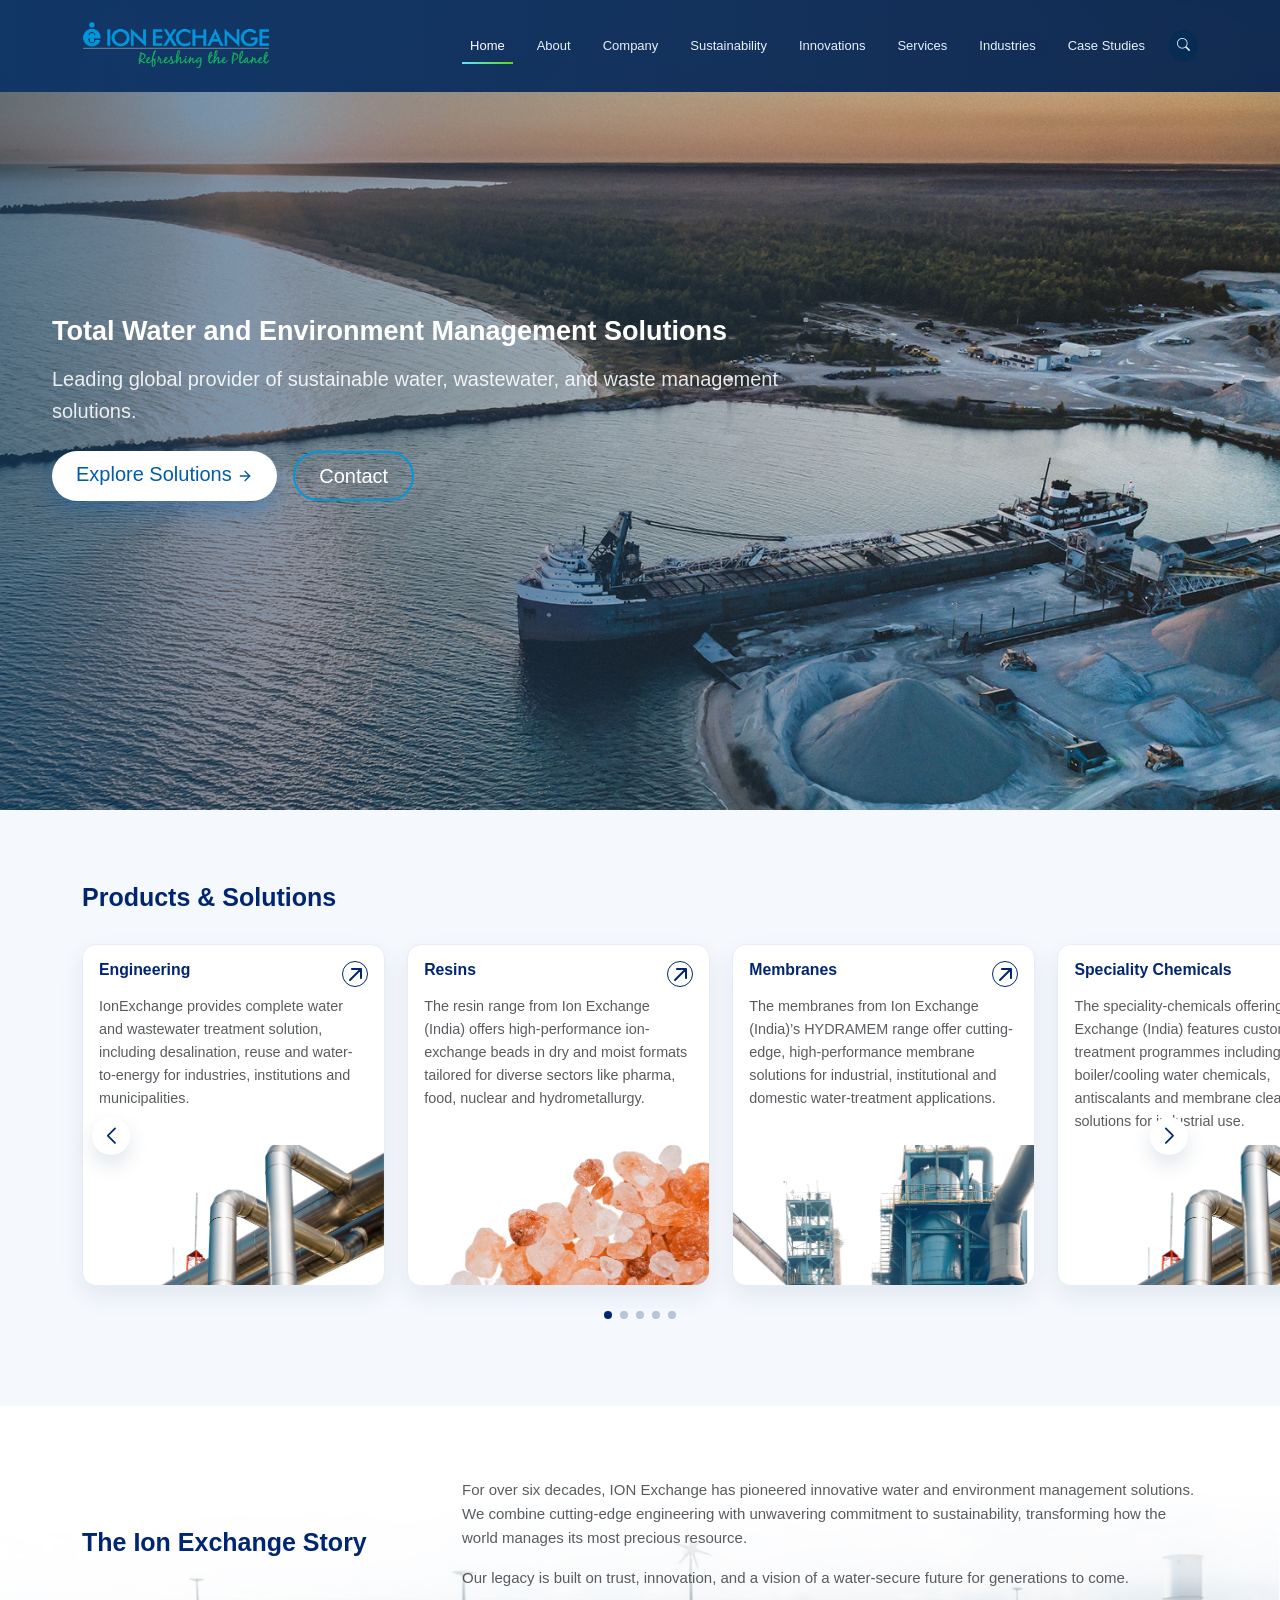
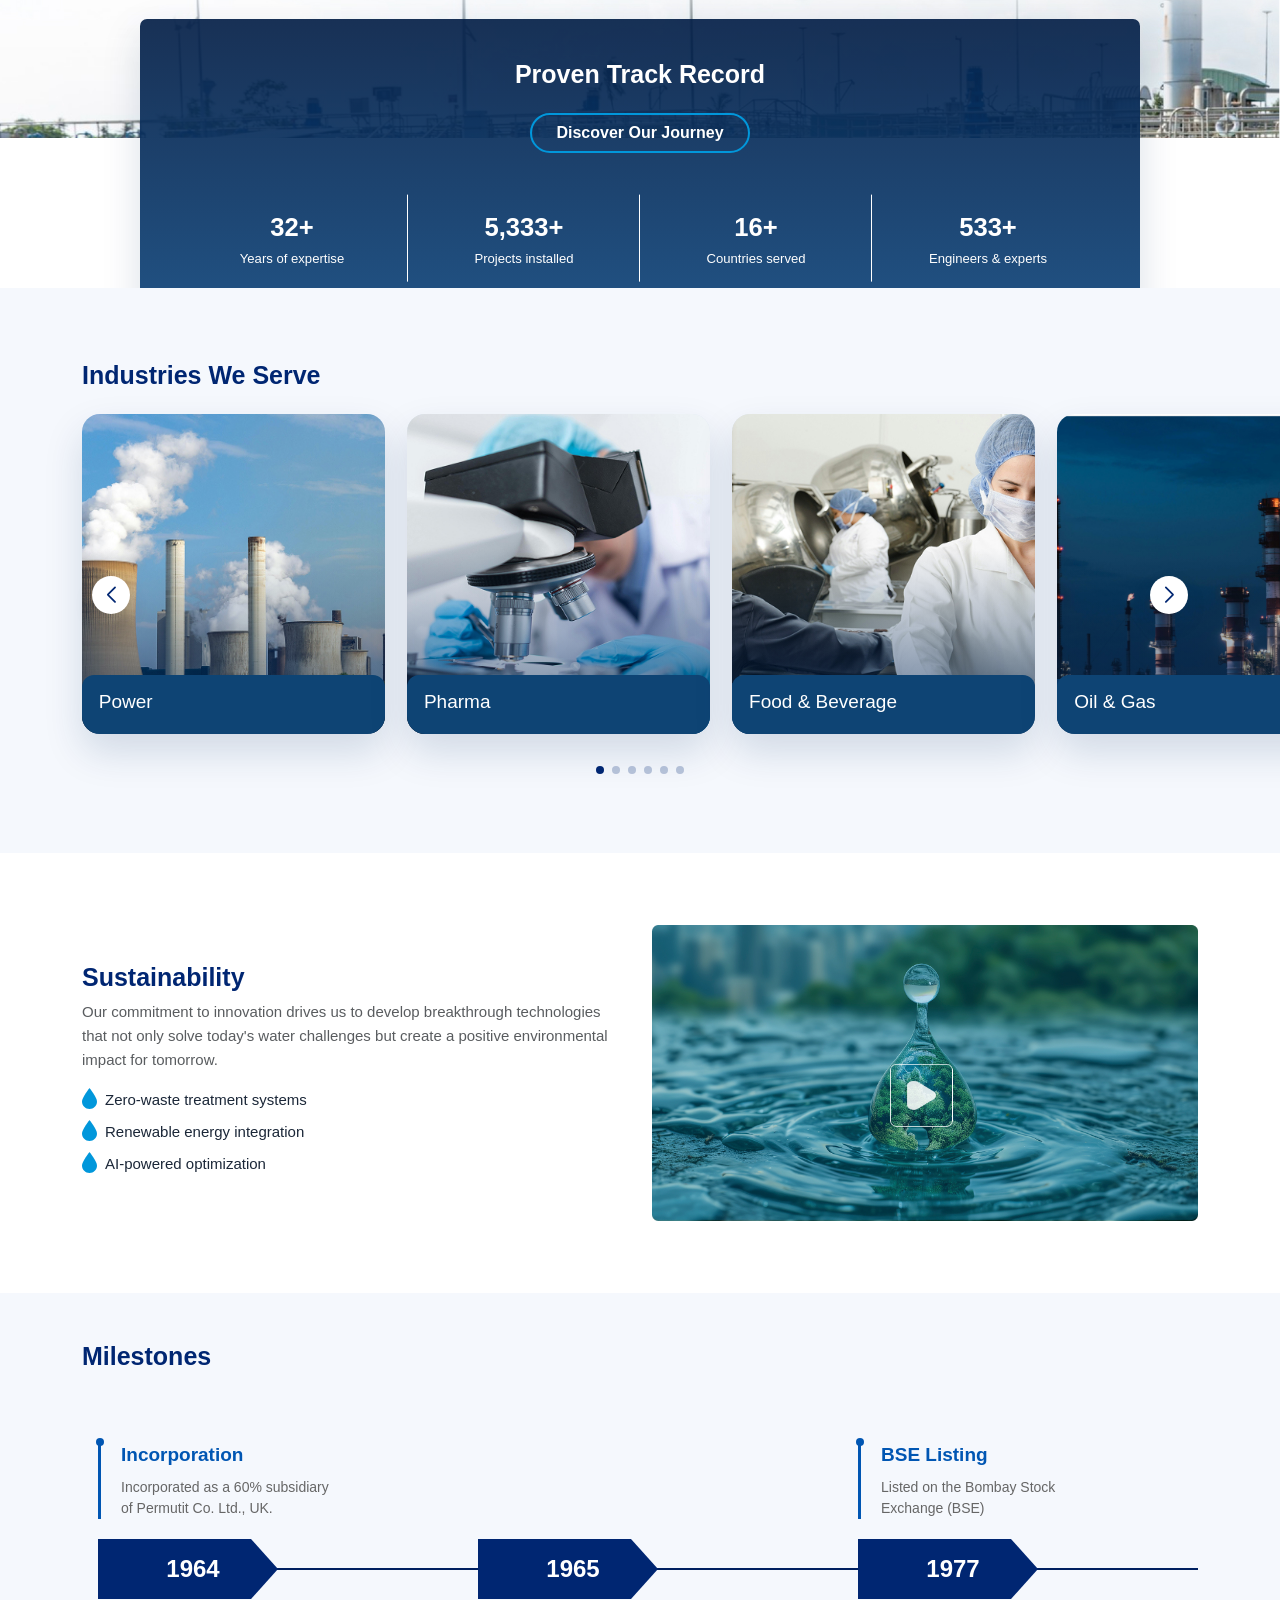
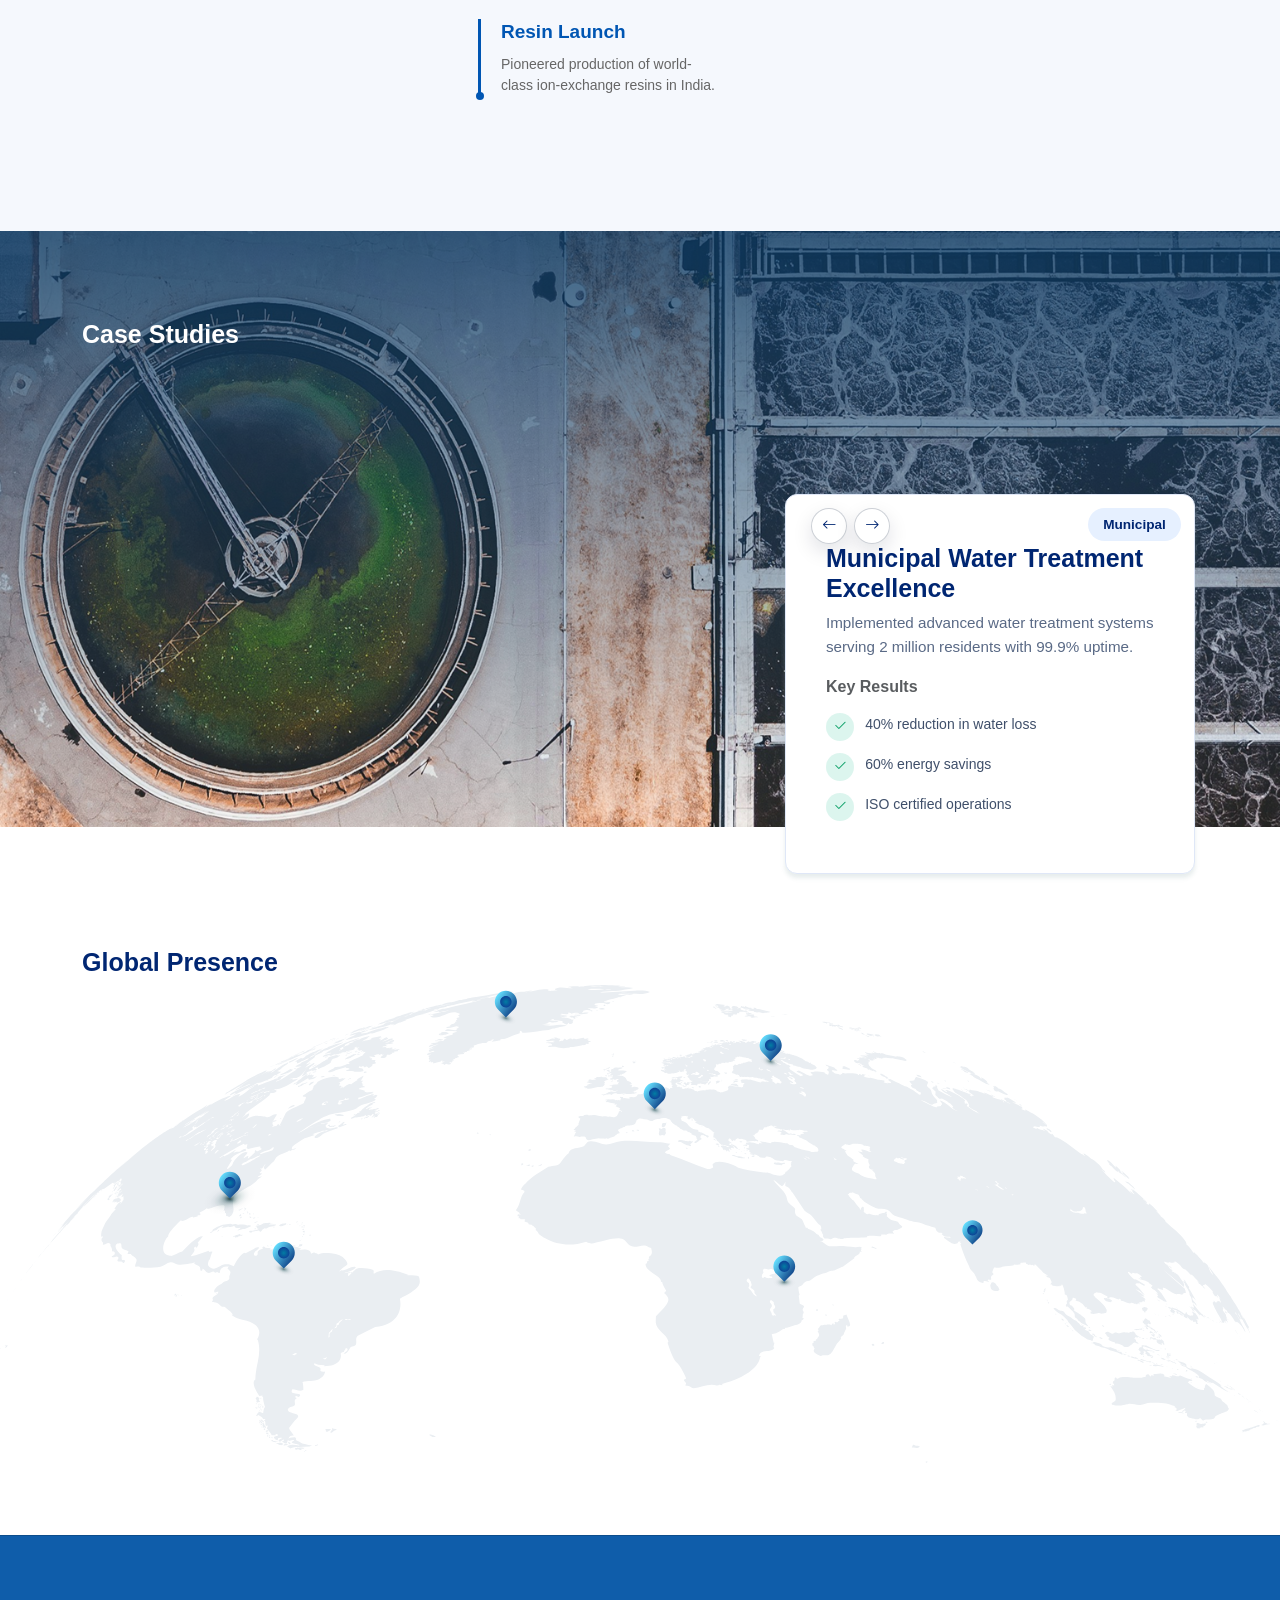
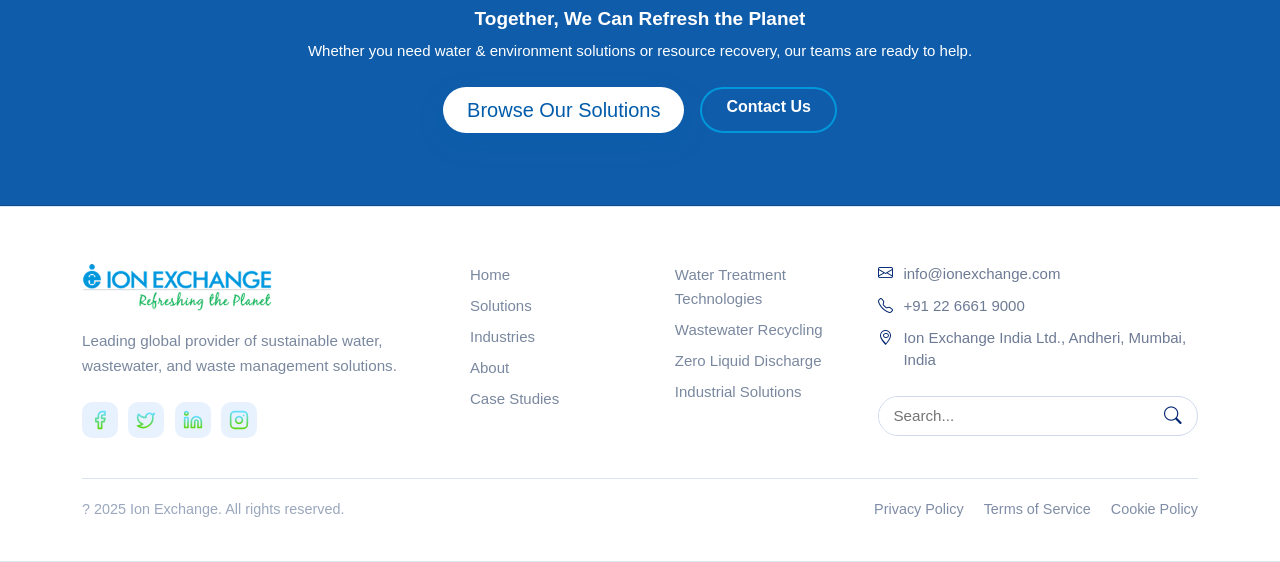
==== commit da889f4e: "some changes" ====
--- a/index.html
+++ b/index.html
@@ -368,37 +368,107 @@
       </div>
     </section>
 
-    <section id="milestones" class="py-6 pt-0 bg-light reveal">
+    <section id="milestones" class="py-6 pt-0 bg-light" data-aos="fade-up" data-aos-delay="100" >
       <div class="container">
-        <h2 class="section-title mb-5">Milestones</h3>
-          <img src="./assets/img/timeline.svg" class="w-100" alt="">
-          <!-- <div class="timeline">
-          <div class="milestone">
-            <div class="year">1964</div>
-            <h6 class="fw-semibold">Incorporation</h6>
-            <p class="small text-muted mb-1">Industry pioneers in water treatment.</p>
-          </div>
-          <div class="milestone">
-            <div class="year">1965</div>
-            <h6 class="fw-semibold">Resin Launch</h6>
-            <p class="small text-muted mb-1">Introduced specialized ion exchange resins.</p>
-          </div>
-          <div class="milestone">
-            <div class="year">1977</div>
-            <h6 class="fw-semibold">BSE Listing</h6>
-            <p class="small text-muted mb-1">Publicly listed to fuel growth.</p>
-          </div>
-          <div class="milestone">
-            <div class="year">1978</div>
-            <h6 class="fw-semibold">RO Pioneer</h6>
-            <p class="small text-muted mb-1">Introduced reverse osmosis in India.</p>
-          </div>
-          <div class="milestone">
-            <div class="year">1979</div>
-            <h6 class="fw-semibold">Ankleshwar Plant</h6>
-            <p class="small text-muted mb-1">Commissioned the Ankleshwar facility.</p>
-          </div>
-        </div> -->
+        <h2 class="section-title pt-5">Milestones</h3>
+          <!-- <img src="./assets/img/timeline.svg" class="w-100" alt=""> -->
+          <div class="main-wrapper">
+ 
+            <!-- Scroll Container -->
+            <div id="scrollContainer" class="roadmap-scroll-area cursor-grab">
+
+              <!-- Inner Track -->
+              <div id="timelineTrack" class="timeline-track">
+
+                <!-- Continuous Horizontal Line -->
+                <div class="timeline-line"></div>
+
+                <!-- 1964: TOP -->
+                <div class="milestone-card" data-position="top">
+                  <div class="content-block-top">
+                    <div class="dot dot-top-start"></div>
+                    <div class="dot dot-top-end-anchor"></div>
+                    <div class="vertical-line"></div>
+
+                    <h3 class="milestone-title">Incorporation</h3>
+                    <p class="milestone-desc">Incorporated as a 60% subsidiary of Permutit Co. Ltd., UK.</p>
+                  </div>
+                  <div class="year-badge">1964</div>
+                </div>
+
+                <div class="spacer-segment"></div>
+
+                <!-- 1965: BOTTOM -->
+                <div class="milestone-card" data-position="bottom">
+                  <div class="year-badge">1965</div>
+                  <div class="content-block-bottom">
+                    <div class="vertical-line"></div>
+                    <div class="dot dot-bottom-start-anchor"></div>
+                    <div class="dot dot-bottom-end"></div>
+
+                    <h3 class="milestone-title">Resin Launch</h3>
+                    <p class="milestone-desc">Pioneered production of world-class ion-exchange resins in India.</p>
+                  </div>
+                </div>
+
+                <div class="spacer-segment"></div>
+
+                <!-- 1977: TOP -->
+                <div class="milestone-card" data-position="top">
+                  <div class="content-block-top">
+                    <div class="dot dot-top-start"></div>
+                    <div class="dot dot-top-end-anchor"></div>
+                    <div class="vertical-line"></div>
+
+                    <h3 class="milestone-title">BSE Listing</h3>
+                    <p class="milestone-desc">Listed on the Bombay Stock Exchange (BSE)</p>
+                  </div>
+                  <div class="year-badge">1977</div>
+                </div>
+
+                <div class="spacer-segment"></div>
+
+                <!-- 1978: BOTTOM -->
+                <div class="milestone-card" data-position="bottom">
+                  <div class="year-badge">1978</div>
+                  <div class="content-block-bottom">
+                    <div class="vertical-line"></div>
+                    <div class="dot dot-bottom-start-anchor"></div>
+                    <div class="dot dot-bottom-end"></div>
+
+                    <h3 class="milestone-title">RO Pioneer</h3>
+                    <p class="milestone-desc">First Indian company to introduce the Reverse Osmosis (RO) concept.</p>
+                  </div>
+                </div>
+
+                <div class="spacer-segment"></div>
+
+                <!-- 1979: TOP -->
+                <div class="milestone-card" data-position="top">
+                  <div class="content-block-top">
+                    <div class="dot dot-top-start"></div>
+                    <div class="dot dot-top-end-anchor"></div>
+                    <div class="vertical-line"></div>
+
+                    <h3 class="milestone-title">Ankleshwar Plant</h3>
+                    <p class="milestone-desc">Inauguration of the ion-exchange resins manufacturing unit.</p>
+                  </div>
+                  <div class="year-badge">1979</div>
+                </div>
+
+                <!-- End padding -->
+                <div style="width: 100px;"></div>
+
+              </div>
+            </div>
+
+            <!-- Navigation Hint -->
+            <!-- <div class="nav-hint">
+              <i class="fas fa-chevron-left"></i>
+              <span class="nav-hint-text">Scroll or Drag to Explore</span>
+              <i class="fas fa-chevron-right"></i>
+            </div> -->
+          </div>
       </div>
     </section>
 
@@ -504,415 +574,253 @@
 
     <section id="global" class="py-6 pt-0 bg-white reveal">
       <div class="container">
-            <h2 class="section-title">Global Presence</h2>
-     
+        <h2 class="section-title">Global Presence</h2>
+
       </div>
       <!-- <img src="./assets/img/map-pov.svg" class="w-100" alt="" srcset=""> -->
-       <section class="map-container">
-      <svg
-        xmlns="http://www.w3.org/2000/svg"
-        width="100%"
-        height="100%"
-        viewBox="0 0 1910 713"
-        fill="none"
-      >
-        <path
-          d="M429.286 686.45C428.64 686.611 427.933 686.51 427.267 686.611C427.065 686.638 426.702 686.753 426.177 686.955C425.833 687.076 424.016 687.379 423.592 687.338C423.411 687.338 423.189 687.217 423.047 687.136L423.552 685.804C423.613 685.683 423.754 685.44 424.178 685.319C424.238 685.319 424.339 685.279 424.42 685.259C424.743 685.198 425.066 685.218 425.389 685.178C425.712 685.137 426.035 685.016 426.358 684.976C426.439 684.976 426.56 684.956 426.661 684.956C427.126 684.956 429.447 685.582 429.589 685.824C429.69 686.006 429.811 686.329 429.286 686.47V686.45ZM453.454 695.737L453.494 695.98L453.635 696.101L454.08 696.303L454.645 696.363L455.21 695.98L454.382 695.253L453.454 695.717V695.737ZM454.463 690.649C450.324 690.185 449.456 690.225 448.931 690.266C448.891 690.266 443.177 690.75 442.914 690.77C442.894 690.77 440.088 691.235 439.926 691.497C440.815 693.395 442.289 694.082 442.975 693.839C442.995 693.779 443.036 693.718 442.652 693.375C442.289 693.032 441.4 692.244 447.841 693.799C448.467 693.961 448.729 694.021 448.972 694.041C448.972 694.041 450.405 694.122 450.304 693.779C450.102 693.012 448.83 692.83 448.447 692.164C449.254 691.962 449.961 691.915 450.567 692.022C451.172 692.123 452 692.265 452.787 692.063C453.837 691.8 454.302 690.972 454.443 690.629L454.463 690.649ZM493.39 663.009C493.087 662.706 492.159 662.484 491.048 662.464C490.907 662.464 490.705 662.464 490.543 662.464C489.837 662.484 489.15 662.625 488.444 662.645C487.676 662.666 486.909 662.585 486.142 662.605C486.081 662.605 486 662.605 485.94 662.605C485.576 662.625 485.556 662.726 485.556 662.787C485.617 663.069 485.96 663.312 485.92 663.615C485.819 664.22 486.263 664.786 486.364 665.371C486.424 665.694 486.142 665.977 486.182 666.28C486.182 666.32 486.202 666.36 486.223 666.401C486.223 666.401 486.364 666.683 487.151 666.704C487.757 666.704 489.594 666.098 490.806 665.371C493.168 663.978 493.875 663.473 493.39 662.989V663.009ZM420.221 683.563C420.221 683.563 419.978 683.482 419.877 683.441C419.655 683.381 419.13 683.26 418.02 683.179C417.253 683.118 416.546 683.34 415.799 683.361C415.476 683.361 415.173 683.3 414.85 683.26H412.791C412.791 683.26 412.225 683.361 412.185 683.684C412.185 683.744 412.225 683.845 412.387 683.946C412.427 683.966 412.467 683.987 412.508 684.007C413.255 684.431 414.285 684.39 415.072 684.754C415.738 685.057 415.355 685.763 416.061 686.046C416.889 686.389 417.838 686.329 418.726 686.49C418.908 686.531 419.13 686.611 419.332 686.652C420.301 686.854 422.219 685.46 422.24 685.44C422.522 685.198 422.118 684.411 422.038 684.33L420.241 683.522L420.221 683.563ZM455.533 694.667C455.594 694.97 455.695 695.152 455.917 695.313C456.119 695.394 456.442 695.434 456.664 695.414C457.128 695.374 457.29 694.486 456.624 694.082C456.301 693.9 455.453 693.799 455.513 694.667H455.533ZM473.22 685.622C472.998 685.783 472.635 686.006 472.534 686.228C472.513 686.268 472.453 686.389 472.271 686.47C472.15 686.531 471.908 686.551 471.766 686.551C471.241 686.571 470.878 686.632 470.817 686.652C470.05 686.793 469.929 687.136 469.949 687.399C469.99 687.54 470.07 687.843 470.454 687.903C470.676 687.944 470.797 687.903 471.06 687.782L471.686 687.358L473.341 687.156L474.452 686.551L474.815 685.965L474.331 685.642L473.2 685.582L473.22 685.622ZM405.906 676.133C405.906 676.133 405.986 676.274 406.067 676.334C406.148 676.395 406.249 676.395 406.289 676.395C406.309 676.395 406.35 676.395 406.37 676.395L407.359 675.688C406.552 675.325 405.522 674.8 404.694 674.477C404.694 674.477 404.27 674.416 404.25 674.416C404.189 674.416 404.189 674.457 404.189 674.477C404.23 674.76 404.391 674.921 404.452 674.961C404.755 675.224 405.219 675.385 405.522 675.648C405.764 675.85 405.885 676.032 405.926 676.112L405.906 676.133ZM142.321 314.363L141.332 315.312L140.444 316.261L140.1 316.604L139.838 316.927L139.071 317.714L138.485 318.26L138.203 318.643L139.333 317.654L139.575 317.371L140.545 316.523L141.695 315.413C141.911 315.076 142.49 314.444 143.432 313.515C144.017 312.909 144.684 312.364 145.209 311.698V311.577L145.552 311.173C144.401 312.182 143.432 313.333 142.321 314.383V314.363ZM412.488 681.039C411.478 680.877 410.59 680.433 409.54 680.312C409.116 680.272 408.995 680.352 408.813 680.494C408.551 680.675 408.288 680.595 408.288 680.595C407.339 680.251 407.339 679.464 406.673 678.979C406.592 678.919 406.41 678.838 406.289 678.858C405.825 678.939 405.441 679.121 404.997 679.242C404.735 679.302 404.735 679.403 404.735 679.464C404.735 679.464 405.32 680.635 405.522 680.736C405.522 680.736 408.51 681.705 409.58 681.988C409.782 682.048 410.065 682.129 410.267 682.19C410.347 682.21 410.448 682.25 410.509 682.27C413.457 682.19 414.978 682.122 415.072 682.068C415.294 681.927 414.224 681.281 412.467 681.019L412.488 681.039ZM188.476 263.201C189.122 262.635 189.809 262.11 190.455 261.565C190.617 261.424 190.778 261.303 190.94 261.161C190.112 261.848 189.284 262.534 188.456 263.221L188.476 263.201ZM402.776 672.7C402.453 672.418 402.009 672.034 401.666 671.731C401.289 671.718 401.08 671.751 401.04 671.832C401.04 671.832 401.04 671.913 401.04 671.953C401.04 672.054 401.1 672.135 401.1 672.236C401.12 672.478 401.1 672.741 401.1 672.983C401.1 673.043 401.1 673.124 401.161 673.185L402.433 673.427L402.756 672.7H402.776ZM142.241 315.776L141.13 316.766C141.13 316.766 141.07 316.907 141.029 316.967C141.332 316.725 141.635 316.463 141.918 316.22C142.705 315.554 142.725 315.473 142.745 315.453C142.685 315.453 142.422 315.635 142.22 315.776H142.241ZM402.191 674.315L401.888 675.204C401.484 675.554 401.282 675.776 401.282 675.87C401.282 675.87 401.363 676.112 401.807 676.112C402.292 676.112 402.655 675.951 402.816 675.789C403.16 675.466 403.18 674.719 403.099 674.538C402.958 674.214 402.554 674.235 402.191 674.295V674.315ZM398.96 668.359L397.163 667.895L397.486 668.803L397.264 669.49C397.284 669.712 397.325 669.995 397.345 670.197C397.527 670.176 397.688 670.096 397.87 670.075C397.991 670.075 398.173 670.075 398.294 670.096C398.9 670.176 399.404 670.479 400.03 670.499C400.192 670.499 400.777 670.499 400.979 670.459C402.231 670.257 400.131 668.783 398.96 668.339V668.359ZM212.987 243.051L211.594 244.161L214.542 241.819C214.017 242.223 213.492 242.647 212.987 243.051ZM399.748 672.518L400.05 671.469C399.788 671.448 399.425 671.408 399.162 671.368C399.303 671.509 399.344 671.65 399.303 671.771C399.142 672.115 398.718 672.337 398.556 672.68C398.677 672.983 398.698 673.407 398.96 673.669C398.98 673.689 399.445 673.952 399.849 673.952C400.232 673.952 400.273 673.77 400.293 673.669L399.929 673.003L399.768 672.539L399.748 672.518ZM215.41 241.112H215.37L214.542 241.799C215.027 241.415 215.491 241.052 215.976 240.668C215.794 240.81 215.592 240.971 215.41 241.112ZM115.912 339.843L115.125 340.832C115.529 340.429 115.973 340.045 116.417 339.641C116.619 339.459 116.66 339.379 116.66 339.338C116.559 339.338 116.054 339.702 115.912 339.823V339.843ZM501.264 662.524C500.194 662.282 499.043 662.524 497.973 662.282C497.166 662.1 496.701 661.535 495.894 661.373C495.813 661.373 495.651 661.333 495.591 661.373C495.268 661.555 495.389 662.221 495.631 663.312C495.651 663.433 495.793 663.635 495.692 663.736C494.803 664.564 493.653 665.896 493.269 666.865C493.168 667.148 493.107 667.41 493.148 667.653C493.188 667.794 493.229 668.036 493.41 668.117C493.471 668.137 493.572 668.157 493.653 668.157C493.935 668.157 494.763 668.036 496.358 666.986C497.045 666.542 498.216 665.694 498.761 665.25C498.922 665.109 499.023 664.927 499.266 664.826C499.992 664.503 500.84 664.321 501.547 663.998C501.668 663.938 501.809 663.837 501.91 663.776C502.092 663.635 502.456 663.191 501.91 662.807C501.749 662.686 501.486 662.585 501.264 662.544V662.524ZM209.797 245.575L209.717 245.635C209.838 245.534 209.959 245.433 210.08 245.332C209.999 245.393 209.878 245.494 209.797 245.575ZM190.455 261.565C176.968 272.993 175.09 274.608 155.586 292.578C170.245 279.252 187.527 264.109 202.63 251.511C198.531 254.822 194.473 258.173 190.455 261.565ZM98.892 359.771L98.6498 360.175C98.892 359.892 99.2757 359.73 99.3564 359.347C99.316 359.347 99.1545 359.488 98.892 359.771ZM116.559 339.661C116.215 339.964 115.933 340.287 115.589 340.59C115.186 340.953 114.721 341.256 114.338 341.64C113.893 342.104 113.51 342.609 113.106 343.094C112.682 343.598 112.177 344.022 111.733 344.507C111.713 344.527 111.693 344.568 111.672 344.588H111.693C111.693 344.588 112.218 344.224 113.227 343.255L114.095 342.649C116.458 340.146 116.7 339.883 116.619 339.601C116.599 339.601 116.559 339.641 116.538 339.661H116.559ZM96.5904 362.194C96.5904 362.194 96.7115 362.093 96.7519 362.052C97.2364 361.588 97.6806 361.083 98.1248 360.599C98.2056 360.417 98.3267 360.195 98.4277 360.013C97.3239 361.211 96.7115 361.924 96.5904 362.153V362.194ZM470.272 107.17L469.101 108.604C469.868 107.857 470.111 107.493 470.272 107.17ZM89.6651 370.27C89.6651 370.27 89.6651 370.31 89.6651 370.33C89.7055 370.33 89.867 370.189 89.9477 370.108C90.2304 369.846 90.4323 369.523 90.6746 369.24L91.0178 368.816L90.7957 368.897C90.1227 369.678 89.7458 370.135 89.6651 370.27ZM74.9262 386.361V386.22L74.5022 386.785L74.5426 386.826L74.9262 386.361ZM390.117 658.991L390.177 659.577L390.238 660.162L392.217 660.101L390.904 658.688L390.117 658.991ZM386.462 631.31C386.462 631.31 387.997 631.29 389.329 630.301L388.401 630.341L386.664 630.422L385.937 630.745C386.059 630.886 386.2 631.088 386.321 631.25C386.382 631.25 386.402 631.31 386.462 631.33V631.31ZM388.804 633.107C388.663 633.147 388.643 633.248 388.623 633.289L389.329 634.278H389.733L390.48 634.217C390.299 633.814 390.036 633.289 389.854 632.905C389.511 633.006 389.127 632.986 388.784 633.087L388.804 633.107ZM385.816 625.213L385.534 626.101L385.776 626.363L386.422 626.323L386.684 625.919C387.277 625.704 387.58 625.563 387.593 625.495C387.694 625.152 386.584 624.829 385.816 625.213ZM391.247 630.624C391.247 630.624 391.55 630.624 391.631 630.603C391.732 630.583 391.793 630.563 391.853 630.482C391.974 630.361 392.035 630.321 392.237 630.26C392.237 630.26 392.54 630.179 393.206 630.159C393.287 630.159 393.388 630.159 393.448 630.139C393.569 630.099 393.569 630.099 393.65 629.957L392.358 628.282L391.268 629.251C390.931 629.951 390.763 630.328 390.763 630.381C390.763 630.502 390.803 630.624 391.227 630.624H391.247ZM386.26 627.211L387.129 627.171C387.29 627.191 387.472 627.312 387.613 627.373H387.633C387.835 627.191 387.532 626.565 386.907 626.586L386.26 627.211ZM385.816 636.499L385.13 635.853L384.645 636.277L385.19 636.56L385.816 636.499ZM390.803 627.292L390.399 628.059L391.449 628.12V627.837L390.803 627.272V627.292ZM386.584 629.957C386.442 629.654 386.24 629.251 386.099 628.948C385.251 628.968 385.15 629.311 385.15 629.473L385.19 629.978C385.433 629.978 385.675 629.998 385.917 629.978C386.139 629.978 386.361 629.937 386.584 629.937V629.957ZM384.625 628.282C384.625 628.282 384.665 628.382 384.726 628.403L385.796 628.625H386.26C386.26 628.625 386.422 628.645 386.503 628.665C386.583 628.524 386.806 628.1 386.503 627.878C386.059 627.555 384.665 627.656 384.645 628.282H384.625ZM398.072 665.068L398.698 665.411C399.041 665.553 399.525 665.735 399.869 665.876C399.949 665.916 399.99 665.997 400.071 666.037C400.071 666.037 400.111 666.037 400.131 666.058C400.373 665.997 400.676 665.391 399.667 664.442C399.081 664.281 398.334 663.998 397.729 663.917C397.648 663.917 397.567 663.958 397.486 663.958C397.365 663.958 397.244 663.958 397.123 663.958C397.103 663.958 397.062 663.958 397.042 663.958C397.002 663.958 396.982 664.018 396.961 664.039C396.961 664.039 397.143 664.644 398.072 665.068ZM263.14 462.519C262.958 462.196 262.898 461.853 262.716 461.55C262.615 461.368 262.655 461.167 262.494 460.985C262.11 460.581 260.354 461.691 260.212 461.974C260.233 462.257 260.778 462.014 261.04 462.095C261.161 462.136 261.262 462.237 261.343 462.317C261.626 462.58 262.03 462.741 262.312 463.004C262.373 463.064 262.454 463.165 262.373 463.307L261.626 464.417C262.09 464.558 262.696 464.74 263.16 464.882C264.008 464.296 264.089 464.256 264.049 464.034L263.584 463.044C263.483 462.842 263.241 462.721 263.12 462.519H263.14ZM152.719 306.388C152.618 306.368 151.589 307.276 151.286 307.579L150.438 308.548C150.559 308.488 150.66 308.407 150.741 308.326C150.983 308.124 151.427 307.74 151.75 307.397C152.369 306.765 152.686 306.428 152.699 306.388H152.719ZM259.99 463.832C259.99 464.054 260.212 464.034 261 463.872C261.343 463.811 261.424 463.751 261.464 463.61C261.202 463.448 260.838 463.226 260.576 463.064C260.233 463.206 260.051 463.286 259.97 463.811L259.99 463.832ZM147.248 309.174L147.329 309.033C146.945 309.315 146.44 309.699 146.178 310.123C146.38 309.961 146.602 309.8 146.824 309.618C147.066 309.396 147.187 309.295 147.268 309.174H147.248ZM264.351 461.348L263.887 462.115L264.291 462.499C264.473 462.338 264.816 462.176 264.836 461.974C264.856 461.611 264.755 461.469 264.351 461.348ZM269.823 463.085L270.086 463.488C270.328 463.428 270.651 463.367 270.893 463.327C271.135 463.004 271.196 462.64 271.034 462.519C270.833 462.358 269.884 462.62 269.823 463.105V463.085ZM384.221 631.815C383.838 631.451 383.353 630.947 382.969 630.583C382.626 630.624 382.344 630.644 381.576 630.583C380.95 630.523 380.789 630.523 380.769 630.664L381.92 631.411L382.485 631.896L384.221 631.815ZM266.027 462.479C266.027 462.479 266.068 462.741 266.391 462.782C266.694 462.802 267.077 462.782 267.38 462.782C267.441 462.64 267.279 462.398 267.138 462.277C266.633 461.813 266.068 462.237 266.027 462.479ZM386.503 618.873C386.644 618.348 386.947 616.41 386.947 616.41C386.947 616.389 385.029 614.31 383.575 614.29C383.333 614.29 382.909 614.492 382.707 614.835C382.424 615.299 382.606 615.844 382.323 616.309C382.081 616.369 381.778 616.329 381.536 616.45C381.435 616.49 381.415 616.652 381.395 616.733C381.536 617.379 382.121 617.884 382.424 618.469C382.586 618.812 382.667 619.156 382.788 619.499C383.01 620.084 383.131 620.448 383.131 620.751C383.131 621.175 382.929 621.356 382.586 621.639C382.364 621.841 382.162 622.002 382.283 622.245C382.485 622.608 383.898 623.012 385.009 623.052C385.513 623.052 385.17 622.547 385.453 622.346C386.159 621.861 387.088 622.386 387.855 622.123C387.896 622.123 387.936 622.063 387.956 622.043C387.956 622.043 388.138 621.639 387.209 620.831C386.705 620.407 385.857 618.651 385.857 618.651C385.884 618.53 386.085 618.597 386.462 618.853L386.503 618.873ZM389.329 635.348L390.157 635.55L390.622 635.611L390.702 635.166L389.814 634.965L389.329 635.348ZM394.316 661.939L393.145 662.423L393.812 663.15C393.892 663.332 393.973 663.594 394.054 663.776C394.377 663.837 394.619 663.998 394.962 664.059C395.79 664.18 395.689 662.645 395.669 662.343C395.447 662.242 394.761 661.979 394.337 661.959L394.316 661.939ZM147.914 309.113C147.914 309.113 147.954 309.033 147.954 308.992C147.874 308.992 147.631 309.194 146.985 309.759C147.086 309.679 147.207 309.558 147.308 309.477C146.905 309.84 146.602 310.163 146.44 310.446L146.481 310.507L146.44 310.628L147.288 309.901L148.096 309.235L148.52 308.77L148.217 308.891L147.894 309.113H147.914ZM390.904 655.861L390.157 654.771L388.804 654.509C388.872 655.168 388.946 655.552 389.027 655.66C389.027 655.66 389.107 655.761 389.107 655.861C389.107 656.185 388.825 656.467 388.804 656.81C388.845 656.972 388.986 656.972 389.41 656.952C389.875 656.952 389.895 656.952 390.339 656.709L390.904 655.861ZM386.806 649.946C386.927 650.309 386.947 650.834 387.209 651.157C387.371 651.359 388.623 651.945 388.623 651.945C388.703 651.985 388.845 652.025 388.926 652.086L388.946 652.146C389.067 652.409 389.37 653.095 389.854 653.62C389.975 653.762 390.258 653.984 390.44 654.004C390.581 654.024 391.066 653.782 391.086 653.075C391.106 652.47 391.025 652.348 390.884 652.146C390.561 651.702 390.056 651.359 389.652 650.955C389.612 650.915 389.531 650.854 389.491 650.814C389.491 650.814 387.956 649.784 387.633 649.663C387.351 649.562 387.149 649.703 386.826 649.926L386.806 649.946ZM389.168 631.835L387.108 632.138L388.845 632.723L389.188 631.835H389.168ZM396.578 659.476C396.578 659.476 396.134 658.729 395.467 657.82C395.144 657.376 394.68 656.992 394.417 656.528C394.337 656.38 394.316 656.158 394.357 655.861C394.397 655.639 394.397 655.437 394.357 655.256C394.357 655.256 394.114 654.206 394.074 654.166L394.034 654.125C393.812 653.903 391.571 653.782 391.147 654.246C391.025 654.367 391.025 654.428 391.57 655.195C392.015 655.801 392.136 655.983 392.095 656.164L392.479 657.073C391.51 657.376 391.247 657.457 391.207 657.82C391.247 658.082 391.651 658.264 392.035 658.446C392.56 658.688 392.62 658.809 392.701 659.274C392.742 659.556 392.499 659.839 392.701 660.122C392.701 660.142 392.762 660.182 392.782 660.223C393.388 660.647 394.195 660.586 394.821 660.081C394.983 659.94 395.144 660.162 395.386 660.485C395.689 660.889 396.012 661.313 396.234 661.394C396.275 661.394 396.335 661.394 396.396 661.394C396.78 661.05 396.699 659.98 396.537 659.496L396.578 659.476ZM400.151 667.471C400.151 667.471 400.373 667.249 400.474 667.148C400.454 667.107 400.434 667.067 400.232 666.906C400.232 666.906 399.001 666.017 398.011 665.735C397.607 665.613 396.335 665.492 396.315 665.795C396.497 666.34 398.455 667.491 399.727 667.491C399.869 667.491 400.01 667.491 400.151 667.451V667.471ZM140.161 316.301L139.152 317.351V317.412L140.08 316.523L140.161 316.301ZM143.089 313.353L143.735 312.748C144.058 312.33 144.213 312.108 144.199 312.081C144.078 312.081 144.038 312.162 143.957 312.203L143.19 313.03C142.887 313.394 142.543 313.757 142.22 314.1C142.059 314.262 141.918 314.444 141.796 314.625L142.685 313.818L143.129 313.333L143.089 313.353ZM388.098 652.55C387.331 652.207 387.088 652.086 386.866 652.389L386.907 652.894L387.29 653.317L387.613 654.246L388.239 654.024C388.603 653.715 388.724 653.432 388.603 653.176C388.461 652.893 388.098 652.53 388.098 652.53V652.55ZM144.623 311.233C145.289 310.587 145.35 310.507 145.33 310.426C145.33 310.365 145.168 310.446 144.886 310.688L144.219 311.395L144.522 311.274H144.603L144.623 311.233ZM386.806 635.833L388.057 636.136L389.107 636.237C388.562 635.833 387.815 635.308 387.25 634.904C386.563 635.045 386.26 635.187 386.2 635.348C386.2 635.389 386.24 635.409 386.301 635.429L386.806 635.833ZM388.017 635.106L387.553 634.298L387.593 634.763L388.017 635.106ZM389.915 627.11C389.915 627.11 390.339 625.152 388.683 625.657L388.3 626.04L388.744 626.485C388.744 626.646 388.764 626.868 388.784 627.03C389.067 627.05 389.309 627.171 389.592 627.191C389.652 627.191 389.834 627.211 389.895 627.11H389.915ZM388.239 629.715L388.32 629.957C388.502 629.917 388.804 629.937 388.946 629.856C388.986 629.836 389.107 629.695 389.087 629.493C389.047 629.069 388.603 628.584 388.118 628.12L387.674 629.049L388.239 629.735V629.715ZM383.494 630.502L384.12 630.361C384.06 630.099 383.999 629.755 383.939 629.513C383.272 629.513 383.272 630.078 383.272 630.159C383.272 630.22 383.292 630.402 383.454 630.502H383.494ZM382.243 624.385C382 624.344 381.879 624.324 381.798 624.365C381.718 624.405 381.697 624.405 381.718 625.112C381.718 625.253 381.758 625.415 381.98 625.455C382 625.455 382.041 625.455 382.061 625.455L383.333 625.394C383.333 625.132 383.292 624.768 383.272 624.486C382.889 624.486 382.667 624.466 382.243 624.385ZM388.078 616.894L389.208 617.298H389.955L389.996 616.894L389.249 616.228L388.078 616.894ZM388.865 649.623C389.249 650.006 389.814 650.228 390.278 650.551C391.308 651.258 391.409 651.399 391.57 651.622C392.116 652.369 392.116 652.389 392.156 652.894L393.812 652.57C393.758 651.938 393.59 651.467 393.307 651.157C393.085 650.915 392.742 650.551 392.62 650.329C392.56 650.228 392.519 650.067 392.459 649.966C392.338 649.784 392.055 649.784 391.853 649.703L390.965 648.956C390.884 648.775 390.763 648.553 390.682 648.371C390.117 648.613 389.41 648.795 388.825 648.896C388.804 648.896 388.764 648.916 388.764 648.916C388.764 648.916 388.703 648.956 388.683 648.956C388.744 649.158 388.683 649.461 388.865 649.623ZM1877.98 637.105L1877.56 637.024L1877.19 636.963C1877.19 636.963 1877.39 637.125 1877.64 637.226C1877.72 637.266 1877.94 637.367 1877.98 637.105ZM1653.02 263.059C1653.02 263.059 1652.94 263.14 1652.9 263.16C1652.8 263.16 1652.68 263.16 1652.58 263.16C1652.56 263.281 1652.96 263.786 1653.77 264.675C1654.33 265.442 1654.84 266.021 1655.28 266.411C1655.97 267.003 1656.32 267.407 1656.33 267.622C1655.56 267.34 1655.04 266.694 1654.23 266.451C1655.28 269.439 1659.36 270.045 1660.67 272.811C1660.91 273.35 1661.98 274.373 1663.86 275.88C1665.11 276.876 1666.41 277.966 1667.74 279.151C1668.42 279.757 1668.59 279.716 1668.75 279.656C1668.57 278.969 1667.96 278.465 1667.66 277.839C1667.68 277.798 1667.72 277.738 1667.76 277.717C1669.23 278.202 1669.66 279.615 1670.79 280.403C1672.48 281.109 1673.59 281.554 1677.03 284.522C1678.66 285.915 1679.69 286.783 1680.5 286.924C1678.22 284.36 1675.39 282.24 1673.15 279.636C1672.37 278.72 1671.89 277.94 1671.72 277.293C1671.43 276.244 1671.15 275.564 1670.87 275.254C1670.3 274.649 1664.75 269.399 1663.98 269.298C1664.7 270.079 1665.06 270.503 1665.07 270.57C1664.97 270.57 1664.83 270.59 1664.73 270.631C1664.73 271.378 1665.58 271.822 1665.62 272.569C1665.56 272.609 1665.48 272.65 1665.42 272.69C1661.74 269.621 1659.08 265.785 1655.34 262.756C1654.87 262.38 1653.69 262.009 1651.79 261.646C1651.67 262.454 1652.72 262.514 1652.98 263.059H1653.02ZM1674.66 279.151C1675.53 279.979 1675.53 280.039 1675.53 280.161C1675.45 280.181 1675.37 280.181 1675.29 280.181C1675.25 280.181 1674.22 280.181 1675.73 281.816C1677.83 284.057 1680.36 285.935 1682.64 288.035C1683.75 289.064 1685 289.872 1685.24 289.731C1685.59 289.549 1685.04 288.984 1684.42 288.317C1683.75 287.631 1683.73 287.57 1683.79 287.389C1684.56 287.389 1684.76 288.176 1685.42 288.277C1685.55 288.095 1685 287.429 1684.4 286.884C1678.38 281.406 1674.67 278.189 1673.27 277.233C1673.27 277.233 1673.21 277.233 1673.19 277.233C1672.91 277.516 1674.16 278.687 1674.64 279.131L1674.66 279.151ZM1863.85 620.609L1863.77 620.65C1864.23 620.952 1864.23 620.952 1864.31 620.932C1864.37 620.932 1864.33 620.831 1863.85 620.589V620.609ZM1682.98 294.031C1682.66 293.91 1682.36 294.152 1682.05 294.072C1681.33 293.89 1680.66 293.547 1679.95 293.325C1679.55 293.183 1679.43 293.224 1679.33 293.264C1679.25 293.365 1679.25 293.547 1679.65 293.93C1679.65 293.93 1680.52 294.738 1682.32 295.707C1682.93 295.963 1683.48 296.279 1683.95 296.656C1684.42 297.033 1685.99 298.426 1688.66 300.835C1689.71 301.784 1690.9 302.592 1692.01 303.501C1693.1 304.47 1693.68 304.961 1693.76 304.974C1693.58 304.025 1692.63 303.48 1692.15 302.713C1691.91 302.35 1691.81 301.926 1691.56 301.562C1691.48 301.461 1691.38 301.32 1691.3 301.219C1689.93 299.725 1684.58 295 1684.54 294.96C1683.71 294.294 1683.28 294.132 1683 294.031H1682.98ZM1562.49 214.623C1561.96 214.441 1561.54 214.037 1560.91 214.098C1560.91 214.219 1561.11 214.603 1562.65 215.713C1563.58 216.379 1564.63 216.904 1565.6 217.51C1566.34 217.974 1566.61 218.257 1566.93 218.681C1567.15 218.944 1567.35 219.206 1567.57 219.368C1568.26 219.892 1568.99 219.368 1568.99 219.368C1569.29 219.105 1568.18 217.268 1568.18 217.248C1568.18 217.248 1568.02 217.066 1567.13 216.359C1565.94 215.39 1562.2 213.492 1561.68 213.492C1561.88 213.896 1562.34 214.158 1562.49 214.603V214.623ZM1482.73 162.491L1483.68 163.178L1484.51 163.562C1484.45 163.44 1484.43 163.218 1484.29 163.138C1484.29 163.138 1482.86 162.451 1482.71 162.491H1482.73ZM1482.9 153.365C1482.67 153.426 1482.21 153.527 1483.16 156.313C1483.32 156.778 1483.68 157.161 1484.45 157.626C1484.49 157.626 1487.54 159.503 1488.75 158.797C1489.01 158.635 1489.26 158.494 1492.06 160.008C1494.19 161.166 1497.5 162.518 1502 164.066C1502.74 164.329 1503.35 164.309 1503.55 164.228C1504.16 163.986 1503.41 162.875 1502.8 162.35C1501.69 161.401 1500.34 160.755 1499.11 159.948C1497.29 158.776 1495.8 157.282 1494.04 156.031C1493.76 155.829 1493.37 155.586 1493.07 155.405C1492.33 154.974 1491.83 154.765 1491.56 154.779C1491.25 154.779 1490.85 154.779 1489.92 154.415C1489.62 154.294 1489.24 154.032 1489.07 153.789C1488.13 152.316 1485.74 151.124 1484.17 150.337C1484.02 150.391 1483.93 150.451 1483.89 150.519C1484.01 150.862 1484.51 150.922 1484.61 151.286C1483.8 151.346 1483.18 150.599 1482.33 150.882C1482.31 150.922 1482.27 150.983 1482.23 151.023C1482.43 151.77 1483.24 152.174 1483.58 152.82C1483.74 153.123 1483.58 153.164 1482.9 153.325V153.365ZM1516.86 172.365L1517.78 172.829L1517.87 172.587C1516.53 171.698 1513.69 170.204 1512.62 170.022C1512.58 170.022 1512.52 170.022 1512.47 170.002C1513.5 170.568 1514.53 171.153 1515.56 171.718L1516.88 172.344L1516.86 172.365ZM1520.21 178.341C1521.02 178.906 1523.86 179.916 1524.49 179.795C1525.21 179.633 1522.31 178.058 1522.19 177.977C1521.84 178.422 1521.68 178.422 1520.49 178.179C1520.23 178.119 1520.15 178.159 1520.11 178.179C1520.11 178.179 1520.11 178.26 1520.25 178.341H1520.21ZM1884.74 639.104C1884.74 639.104 1885.05 639.104 1884.72 638.821H1884.36C1884.48 638.902 1884.62 639.003 1884.72 639.104H1884.74ZM1883.63 636.499C1883.63 636.499 1883.81 636.438 1883.51 636.196L1883.13 636.156L1883.31 636.358C1883.31 636.358 1883.51 636.459 1883.61 636.519L1883.63 636.499ZM1881.25 635.469L1881.07 635.53L1881.03 635.59L1881.71 635.954C1881.9 635.994 1882.12 636.035 1882.3 636.075C1881.78 635.752 1881.65 635.631 1881.55 635.53C1881.39 635.348 1881.29 635.288 1881.21 635.247L1880.93 635.146L1881.25 635.449V635.469ZM1882.16 635.389L1882.66 635.651L1883.01 635.752C1882.24 635.348 1882.1 635.348 1882.1 635.348C1882.1 635.368 1882.14 635.389 1882.16 635.389ZM1882.66 636.297C1882.66 636.297 1882.66 636.378 1882.85 636.479C1882.85 636.479 1883.61 636.842 1883.65 636.822C1883.49 636.701 1883.29 636.499 1883.11 636.398C1883.11 636.398 1882.7 636.237 1882.68 636.297H1882.66ZM1482.01 165.883C1482.01 165.883 1483.89 166.913 1484.27 166.853C1484.37 166.853 1485 166.53 1484.07 165.984L1482.71 165.5L1481.16 164.571L1480.27 164.329L1479.1 163.844L1478.39 163.602L1479.44 164.41C1480.27 164.955 1481.16 165.399 1482.03 165.904L1482.01 165.883ZM1883.39 637.004C1883.51 637.044 1883.57 637.206 1883.73 637.125C1883.73 637.085 1883.25 636.721 1882.85 636.661L1883.37 637.004H1883.39ZM1882.85 637.307C1882.85 637.307 1883.15 637.569 1883.31 637.67C1883.45 637.751 1883.59 637.771 1883.75 637.811C1883.9 637.852 1883.96 637.832 1883.92 637.791C1883.88 637.731 1883.57 637.508 1883.31 637.387C1882.93 637.226 1882.87 637.307 1882.85 637.327V637.307ZM1862.43 622.184L1862.62 622.346L1862.78 622.467L1863.18 622.689C1863.75 623.012 1863.75 623.012 1863.81 623.012C1863.81 622.951 1863.18 622.507 1862.88 622.366L1862.41 622.184H1862.43ZM1864.78 621.962C1865.08 622.123 1865.22 622.103 1865.28 622.063C1865.24 621.982 1865.18 621.962 1865.1 621.901C1864.86 621.72 1864.53 621.619 1864.35 621.356C1864.31 621.262 1863.98 621.04 1863.36 620.69C1862.96 620.468 1862.62 620.185 1862.23 619.943C1862.19 619.943 1862.01 619.842 1861.91 619.862C1861.91 620.064 1862.11 620.205 1862.29 620.327C1862.7 620.609 1863.14 620.852 1863.56 621.134C1863.83 621.296 1864.05 621.518 1864.31 621.679C1864.45 621.78 1864.61 621.861 1864.78 621.942V621.962ZM1866.67 623.234C1866.67 623.234 1866.65 623.274 1866.65 623.295C1866.65 623.335 1866.65 623.395 1866.73 623.476C1866.73 623.476 1867.5 624.183 1867.54 624.203C1867.66 624.304 1867.72 624.344 1868.45 624.748C1868.59 624.829 1868.71 624.89 1868.85 624.95C1868.93 624.93 1869 624.89 1869.08 624.869C1869.08 624.809 1869.02 624.789 1868.97 624.768C1868.55 624.466 1868.09 624.223 1867.64 623.941C1867.38 623.759 1867.16 623.537 1866.9 623.355C1866.83 623.315 1866.75 623.254 1866.67 623.234ZM1865.74 621.437C1865.74 621.437 1865.68 621.336 1865.66 621.276C1865.66 621.195 1865.62 621.154 1865.54 621.074C1865.48 621.013 1865.4 620.952 1865.32 620.872L1864.63 620.488L1864.92 620.751L1865.04 620.932C1865.14 621.074 1865.28 621.195 1865.38 621.336C1865.44 621.417 1865.46 621.518 1865.52 621.578C1865.91 621.942 1866.33 622.245 1866.75 622.588L1867.1 622.911C1867.2 622.951 1867.34 623.012 1867.44 623.072C1867.44 623.052 1867.36 622.79 1867.04 622.608C1866.92 622.548 1866.79 622.467 1866.53 622.204C1866.39 622.063 1866.29 621.922 1866.15 621.8C1866.03 621.7 1865.89 621.619 1865.78 621.518C1865.78 621.518 1865.74 621.477 1865.72 621.457L1865.74 621.437ZM1862.49 619.317C1862.62 619.034 1859.32 616.813 1858.88 616.612C1859.36 617.056 1860.68 618.227 1862.07 619.115C1862.41 619.337 1862.45 619.317 1862.49 619.317ZM1871.84 634.904C1872.19 635.146 1872.41 635.51 1872.73 635.772C1872.73 635.772 1873.54 636.398 1873.78 636.56C1874.18 636.822 1874.67 636.963 1875.11 637.185C1875.64 637.448 1876.14 637.771 1876.67 638.033C1876.77 638.094 1876.91 638.155 1877.01 638.195C1877.25 638.296 1877.31 638.296 1877.37 638.276C1877.37 638.235 1877.37 638.215 1877.17 638.074C1877.17 638.074 1875.4 636.822 1874.93 636.519C1874.12 635.994 1873.36 635.409 1872.57 634.864C1872.45 634.783 1872.35 634.702 1872.23 634.621C1871.98 634.5 1871.68 634.298 1871.42 634.217C1871.34 634.197 1871.22 634.177 1871.2 634.298C1871.2 634.44 1871.26 634.46 1871.86 634.904H1871.84ZM1878.36 630.179C1878.57 630.301 1878.75 630.482 1879.01 630.523C1879.07 630.523 1879.07 630.523 1879.05 630.462C1878.97 630.361 1878.65 630.139 1878.48 630.038C1878.22 629.897 1878.08 629.877 1878.08 629.917V629.957L1878.38 630.179H1878.36ZM1879.98 638.498C1879.98 638.498 1880.02 638.356 1879.9 638.235C1879.7 638.114 1879.47 637.912 1879.25 637.832C1879.25 637.832 1878.95 637.771 1878.91 637.872C1878.91 637.872 1879.11 638.175 1879.78 638.437C1879.86 638.457 1879.92 638.518 1880 638.498H1879.98ZM74.5022 387.008L74.4214 387.149H74.4618L74.805 386.765L75.0675 386.442V386.321L74.5224 386.987L74.5022 387.008ZM1296.34 74.8656C1298.07 75.4915 1299.97 75.9761 1301 76.2386C1302.72 76.6693 1303.62 76.8712 1303.69 76.8443C1303.69 76.8443 1304.31 76.5616 1301.71 75.4713C1300.64 75.0271 1300.58 74.9868 1300.3 74.805C1300.3 74.7849 1300.3 74.7445 1300.3 74.7041C1302.07 74.4416 1303.4 75.7944 1305.12 75.7742C1306.11 75.7742 1303.97 74.9666 1303.44 74.5022C1303.44 74.4012 1303.4 74.2801 1303.4 74.1791C1303.08 74.0849 1302.45 74.0244 1301.51 73.9974C1301.21 73.9974 1300.32 73.7551 1298.84 73.2706L1294.76 72.2813C1294.56 72.2409 1294.24 72.2409 1293.91 72.4226C1292.93 73.0889 1292.36 73.4523 1296.34 74.8656ZM1377.54 99.841C1378.03 100.103 1380.53 101.012 1380.55 101.012L1381.72 101.254C1381.17 100.81 1380.28 100.332 1379.04 99.8208C1377.81 99.3161 1376.39 98.8921 1376.13 98.9526C1376.17 99.0536 1376.13 99.0738 1377.56 99.841H1377.54ZM1390.06 144.704C1390.44 145.027 1390.63 145.108 1391.29 145.39C1391.66 145.552 1392.02 145.693 1392.38 145.855C1392.63 145.572 1392.93 145.209 1393.15 144.926C1390.14 143.331 1390.04 143.27 1389.48 143.876C1389.37 144.017 1389.31 144.078 1390.06 144.704ZM1369.75 136.567C1369.97 136.675 1371.76 137.18 1375.12 138.081L1374.31 136.204C1373.18 135.679 1371.75 134.831 1370.56 134.427C1370.54 134.427 1367.91 133.619 1367.37 133.902C1367.08 134.286 1368.72 136.022 1369.73 136.547L1369.75 136.567ZM1409.22 143.048C1409.22 143.048 1409.3 143.149 1409.34 143.169C1409.34 143.169 1409.38 143.19 1409.4 143.21C1410.24 143.587 1410.81 143.822 1411.12 143.916C1411.42 144.017 1411.93 144.159 1411.24 142.907C1409.98 142.53 1409.32 142.355 1409.28 142.382C1409.28 142.382 1409.32 142.463 1409.36 142.503C1409.54 142.685 1409.54 142.745 1409.44 142.846C1409.38 142.907 1409.24 142.927 1409.26 143.048H1409.22ZM1306.33 75.2088C1306.43 75.7069 1306.58 76.0097 1306.8 76.1174C1307.46 76.4606 1308.9 76.7029 1309.7 76.8241C1309.8 76.8241 1309.95 76.8644 1310.05 76.8644C1310.27 76.8846 1310.47 76.9048 1310.65 76.8443C1310.85 76.7635 1310.92 76.5616 1311.12 76.4606C1311.48 76.2587 1312.07 76.4405 1313.82 76.9654C1315.8 77.5509 1316.02 77.5711 1316.39 77.5307C1316.49 77.3086 1315.86 77.0462 1314.31 76.4405C1314.25 76.4203 1312.87 75.8751 1312.69 75.754C1312.77 75.3906 1313.38 75.7338 1313.46 75.3704C1313.46 75.3704 1312.45 74.5224 1310.41 73.9369C1309.85 73.9369 1309.24 73.8763 1308.59 73.7551C1307.95 73.6138 1306.41 73.2908 1305.83 73.5129C1305.46 73.7753 1306.21 74.0176 1306.29 74.3205C1305.91 74.6233 1305.46 74.1791 1305.08 74.4214C1305.08 74.4416 1305.1 74.482 1305.12 74.5224C1305.48 74.7243 1305.97 75.0069 1306.33 75.2088ZM1415.12 155.183C1415.12 155.183 1415.2 155.223 1415.22 155.243C1416.09 155.485 1417.26 155.829 1418.15 156.071V156.01C1418.31 155.405 1417.22 153.689 1416.45 153.305C1416.39 153.265 1415.36 152.982 1414.45 152.861C1414.43 152.861 1411.93 152.699 1411.79 152.76C1411.62 153.042 1415.1 155.162 1415.12 155.183ZM1408.54 154.476C1409.3 154.617 1410.07 154.658 1410.84 154.799C1411.48 154.92 1412.11 155.122 1412.76 155.223C1413.38 155.324 1413.54 155.324 1413.64 155.284C1413.64 155.263 1413.6 155.243 1413.58 155.223C1410.25 154.032 1410.07 153.951 1409.1 153.749C1409.08 153.749 1406.82 153.406 1406.42 153.749C1406.42 153.789 1406.37 153.85 1406.5 153.911C1406.84 154.133 1408.11 154.375 1408.52 154.456L1408.54 154.476ZM1398.44 146.4C1398.74 146.602 1400.54 147.53 1400.86 147.672C1400.9 147.672 1400.94 147.712 1400.96 147.712L1402.2 147.894L1399.41 146.238L1398.2 145.935C1398.2 145.935 1398.16 146.117 1398.2 146.198C1398.24 146.279 1398.34 146.339 1398.42 146.4H1398.44ZM417.677 208.243C417.636 208.384 417.596 208.626 417.717 208.828C417.717 208.848 417.757 208.889 417.778 208.909C418 208.283 418.282 207.455 418.484 206.85C417.939 207.556 417.777 207.899 417.677 208.243ZM1302.6 99.3968C1302.6 99.3968 1302.54 99.7602 1303.02 99.9621C1303.26 100.063 1305.32 100.548 1306.07 100.608L1307.06 100.568C1306.74 100.305 1306.66 100.225 1305.14 99.841C1304.11 99.5785 1303.38 99.4372 1302.62 99.3968H1302.6ZM458.259 131.156C458.098 131.062 457.774 130.995 457.29 130.954C457.29 130.954 457.29 130.752 457.29 130.651C457.694 130.342 460.514 129.198 465.75 127.219C465.75 127.219 465.972 127.239 466.073 127.259C466.073 127.434 466.005 127.805 465.871 128.37C465.992 128.451 466.174 128.531 466.315 128.612C467.304 128.35 467.95 127.623 468.798 127.138C473.2 128.289 472.534 125.725 472.513 125.705C472.11 124.958 470.838 125.301 470.494 124.473C471.12 123.968 473.967 123.019 474.835 123.363C474.855 124.009 474.351 124.574 474.472 125.24C476.673 125.543 490.503 118.88 494.016 115.448C493.875 115.165 493.552 115.024 493.39 114.762C494.736 113.079 495.153 112.11 494.642 111.854C497.691 109.048 502.476 109.472 505.827 107.231C505.558 107.069 504.932 107.069 503.95 107.231C506.897 106.585 507.624 105.232 507.745 104.969C506.615 105.131 505.101 105.353 503.97 105.514C503.203 105.474 503.081 105.454 502.516 105.353C503.465 104.929 504.717 104.343 505.666 103.919C486.546 106.665 489.029 110.522 489.069 110.562C489.15 110.643 489.312 110.703 489.413 110.764C486.727 110.825 485.274 112.904 483.053 113.752C483.154 113.631 483.275 113.469 483.376 113.348C474.835 119.002 460.561 128.087 460.843 125.402C461.288 121.223 473.684 116.861 467.809 116.215C465.326 118.194 461.974 119.103 459.672 121.323L449.941 136.668C457.209 133.034 457.593 132.347 458.239 131.217L458.259 131.156ZM349.595 248.583C349.756 248.361 349.938 248.199 349.979 248.159C350.503 247.715 351.392 247.634 351.634 246.887C351.634 246.847 351.634 246.786 351.634 246.746C351.109 246.483 348.868 247.634 348.828 247.634C345.395 249.532 342.286 251.834 338.894 253.772C338.874 253.772 338.833 253.812 338.813 253.812C342.064 252.54 346.405 250.864 349.635 249.592C349.09 249.37 349.474 248.744 349.595 248.563V248.583ZM1441.99 158.938L1443.32 159.241C1442.33 158.433 1442.21 158.373 1442.11 158.332C1441.95 158.272 1441.08 158.191 1441.04 158.211C1441.02 158.252 1441.06 158.272 1441.08 158.292L1442.01 158.918L1441.99 158.938ZM1436.16 124.938C1436.16 124.938 1436.14 125.018 1436.12 125.059C1436.4 125.362 1436.56 125.543 1443.1 128.834C1444.09 129.319 1444.58 129.541 1445.32 129.864C1445.32 129.824 1445.36 129.763 1445.38 129.723C1445.46 129.763 1454.89 133.619 1455.44 132.973C1455.34 132.529 1454.97 132.287 1453.82 131.54C1452.25 130.53 1452.15 130.429 1452.11 130.248C1453.03 129.925 1453.74 130.571 1454.57 130.712C1454.61 130.692 1454.65 130.651 1454.69 130.631C1454.61 130.571 1454.49 130.49 1454.41 130.429C1451.92 128.915 1449.04 127.986 1446.59 126.371C1445.81 125.846 1445.42 125.382 1445.1 125.018C1443.97 123.666 1441.1 122.353 1441.08 122.353C1440.54 122.111 1440.25 121.99 1434.64 121.061C1433.81 120.92 1433.51 121.021 1433.35 121.081C1432.36 121.626 1434.6 122.131 1434.54 122.999C1433.55 123.706 1432.52 122.696 1431.53 123.019C1433.05 123.746 1434.76 124.11 1436.26 124.917C1436.22 124.917 1436.18 124.938 1436.14 124.938H1436.16ZM1440.38 155.849C1440.38 155.849 1439.14 155.405 1438.96 155.506C1438.96 155.546 1438.98 155.546 1439 155.566L1440.01 156.192L1441.22 156.697C1440.96 156.434 1440.7 156.01 1440.36 155.829L1440.38 155.849ZM1437.75 153.365L1437.17 153.184L1437.75 153.789L1438.58 154.254L1439.41 154.537L1438.96 153.85L1437.73 153.365H1437.75ZM1448.13 131.903C1448.43 132.327 1448.94 132.59 1449.16 133.054C1448.07 133.64 1447.26 132.509 1446.23 132.67C1446.23 132.933 1446.51 133.135 1449.52 134.609C1451.64 135.638 1451.72 135.719 1452.03 136.022C1451.94 136.628 1451.92 136.91 1453.9 138.102C1456.08 139.414 1458.55 140.242 1460.79 141.453C1464.12 143.25 1467.27 145.289 1470.56 147.127C1472.03 147.954 1475.87 149.247 1476.56 148.924C1476.6 148.298 1474.9 147.329 1474.38 147.046C1473.85 146.763 1472.15 145.814 1471.87 145.289C1472.88 145.249 1473.41 146.339 1474.46 146.198C1474.46 146.077 1474.04 145.68 1473.2 145.007C1472.82 144.704 1473.12 144.219 1472.84 143.896C1472.38 143.371 1471.89 142.967 1470.84 142.16C1470.78 142.119 1465.29 138.021 1463.96 138.203C1464.02 138.849 1464.83 139.051 1465.05 139.596C1464.54 139.959 1462.89 139.333 1462.89 139.333C1462.93 139.313 1462.99 139.273 1463.03 139.232C1463.21 139.051 1462.79 137.173 1458.97 135.255C1458.89 135.214 1449.52 131.6 1448.21 131.782C1448.19 131.822 1448.15 131.863 1448.13 131.903ZM1471.19 156.132L1473.16 157.161C1474.7 157.969 1476.31 158.514 1477.99 158.797C1477.91 158.575 1477.69 158.07 1477.08 157.828C1477.08 157.828 1473.85 156.818 1471.21 156.132H1471.19ZM1426.22 116.639C1424.08 115.488 1423.54 115.287 1421.28 114.741C1421.56 114.923 1422.16 115.287 1422.91 115.65C1424.63 116.478 1425.8 116.599 1426.22 116.639ZM1436.14 156.798C1435.87 156.656 1433.91 155.93 1433.63 156.031C1433.69 156.111 1433.73 156.172 1434.28 156.434C1435.17 156.879 1436.07 157.282 1436.96 157.706C1436.72 157.424 1436.48 156.959 1436.14 156.778V156.798ZM1445.18 130.894C1444.74 129.925 1433.95 124.695 1433.03 124.998C1433.03 124.998 1433.01 125.038 1432.99 125.059C1433.11 125.281 1433.53 125.523 1435.17 126.31C1436.44 126.916 1436.64 127.058 1436.94 127.239C1437.61 128.128 1438.92 128.33 1439.65 129.178C1439.65 129.178 1439.18 129.077 1438.24 128.875C1438.4 128.996 1438.64 129.157 1438.82 129.278C1439.85 129.864 1441.34 130.349 1442.07 130.53C1442.09 130.53 1444.98 131.217 1445.16 130.914L1445.18 130.894ZM1444.78 143.957C1445.08 144.098 1445.71 144.421 1445.77 144.219C1445.83 143.997 1445.04 142.967 1445.04 142.967C1445.04 142.967 1444.27 142.564 1444.13 142.523C1443.95 142.463 1443.81 142.463 1443.73 142.523C1443.55 142.745 1444.07 143.593 1444.8 143.937L1444.78 143.957ZM519.537 102.93C520.546 102.668 525.473 100.487 525.614 99.5987C525.102 99.7602 523.891 100.265 521.98 101.113C520.869 101.618 519.658 101.941 518.527 102.385C518.366 102.446 518.143 102.547 517.962 102.627C517.578 102.789 516.266 103.394 515.115 104.061C516.528 103.516 518.063 103.294 519.537 102.91V102.93ZM540.595 198.309C539.868 198.309 539.565 198.612 539.444 198.895C539.424 199.016 539.444 199.076 539.505 199.137L539.565 199.581L539.182 200.086L539.262 200.631L540.272 200.469L540.676 199.944L540.575 199.238L540.858 198.733C540.777 198.612 540.696 198.45 540.615 198.329L540.595 198.309ZM589.597 59.2383C589.597 59.2383 589.779 59.0566 590.263 58.8345C591.01 58.4913 591.777 58.2288 592.545 57.926L593.11 57.5827C591.414 58.0067 591.051 58.1077 586.972 59.7229L586.205 60.2075C587.659 59.9248 588.062 59.844 589.516 59.3191C589.557 59.3191 589.577 59.2787 589.597 59.2383ZM562.946 189.001L564.097 188.274L564.844 188.032L566.035 187.79L566.661 187.386L566.439 186.498L565.106 187.023H564.238L564.016 187.709L562.582 188.396L561.331 188.88L560.563 189.405H560.26L560.462 188.557L561.553 187.649L561.613 187.245L561.29 187.083V186.801C559.634 187.056 558.739 187.144 558.605 187.063L560.361 186.7C563.578 185.502 565.234 184.728 565.328 184.378C565.268 184.196 565.167 183.934 565.106 183.752C564.5 183.489 563.975 183.489 562.703 183.792L561.512 184.277L561.088 184.862L560.079 185.569C559.937 185.529 559.756 185.468 559.635 185.428C559.897 185.004 560.442 184.721 560.523 184.196C560.462 184.176 560.382 184.135 560.321 184.115C560.065 184.223 559.762 184.398 559.412 184.64L558.827 184.943C557.615 185.488 556.101 185.307 555.011 186.175L554.789 186.659L553.779 187.366L554.345 186.558L554.526 185.993L555.556 185.407L555.435 185.024L554.526 185.428L553.598 186.276L553.335 186.134L553.638 185.529L552.972 185.69L552.406 186.114L550.993 186.397L550.832 185.953L549.984 186.316L548.853 186.639L549.661 186.033L550.973 185.327L551.498 184.66L550.771 184.862L550.367 185.185L549.499 185.428L550.206 184.943L551.7 184.236L553.133 183.732L555.132 183.025L555.233 182.54L554.526 182.843L553.658 183.106L552.629 182.944L551.316 183.267C551.437 183.025 551.579 182.722 551.7 182.48C551.336 182.44 550.603 182.843 549.499 183.691L548.631 184.156L547.803 184.66C547.278 184.943 546.612 185.448 546.006 185.508C545.966 185.448 545.925 185.387 545.885 185.327C545.925 185.206 546.006 185.024 546.087 184.903L546.592 184.075C547.48 183.375 548.718 182.473 550.307 181.369L551.579 180.461L552.386 180.017L553.093 179.714L553.921 178.846L554.022 179.29L554.748 178.906L555.455 178.401L556.929 177.614L557.292 176.867H556.687L555.455 176.928L555.798 176.463L556.646 176.261H557.918L558.463 176.059L559.089 175.817L559.816 175.312L559.958 174.545L559.311 174.464L558.625 174.727C558.443 174.848 558.181 175.009 557.959 175.07C557.838 174.989 557.716 174.848 557.636 174.747L556.828 175.191L556.061 175.494C554.143 176.423 551.781 176.685 550.286 178.3L549.782 178.704L549.095 178.785L548.368 179.148L548.833 179.391L547.803 180.158L546.41 180.905L545.239 181.733L545.037 182.137L544.431 182.318L543.442 182.763V183.287L542.675 184.014C541.665 184.566 540.884 185.192 540.333 185.892L539.283 186.76C539.202 188.517 536.537 187.75 536.052 189.143C536.254 189.486 536.719 189.425 537.021 189.627C537.021 189.688 537.001 189.769 536.981 189.829C535.729 190.475 535.346 190.677 534.518 190.818L533.407 190.96C532.802 191.586 532.418 192.373 531.57 192.817L531.045 192.999L530.742 193.221C530.419 193.201 529.995 193.181 529.672 193.161C529.82 192.959 529.928 192.77 529.995 192.595C529.995 192.595 529.854 192.535 529.813 192.494C529.753 192.514 529.652 192.535 529.591 192.575L528.784 193.06C527.512 193.827 527.088 194.089 527.068 194.533C527.229 194.533 527.451 194.533 527.613 194.493C528.838 194.143 530.062 193.84 531.287 193.585L530.621 194.17L528.925 195.22L527.956 195.826L527.37 196.371C525.082 197.421 523.83 198.201 523.615 198.713C523.615 198.713 523.575 198.834 523.575 198.874C523.413 200.49 528.037 198.592 528.703 198.168L529.228 197.804L530.762 197.259L530.197 197.764L530.762 197.845L531.873 197.542L532.62 197.441V197.562L533.145 197.481L534.356 197.239L535.79 196.694L536.496 197.118L538.354 196.775L539.525 196.129H540.656L541.706 195.684C542.877 195.725 544.088 195.765 544.431 194.877L543.482 194.614L544.512 194.21C544.694 194.251 544.956 194.311 545.138 194.352C545.521 194.109 545.643 194.029 546.087 194.109C546.127 194.433 545.845 194.634 545.723 194.897C545.845 194.937 546.026 194.957 546.168 194.957L545.32 195.583C546.531 196.229 547.843 195.503 548.712 194.796L549.358 194.251L550.468 194.17L551.982 193.968L552.467 194.17L552.265 194.594L550.832 195.099L549.459 195.422L548.59 196.068L547.763 196.775L546.672 196.956L545.622 197.643L544.573 197.905L543.361 198.491L542.735 199.177L543.422 199.339L544.613 199.036L545.178 198.531L546.046 198.45L546.672 198.632L547.985 198.087L549.176 197.34L549.741 196.452L551.094 195.604L552.507 195.139L553.577 195.038L554.062 194.453L555.011 193.726L555.475 192.797L556.424 192.09C557.434 192.373 557.817 192.474 557.393 193.564L556.909 194.15L557.151 194.594C555.119 196.465 554.25 197.522 554.547 197.764C554.748 197.764 555.011 197.703 555.193 197.643L556.081 196.956C557.521 195.853 558.41 195.22 558.746 195.058L560.2 194.957C558.517 196.142 557.649 196.923 557.595 197.3L557.656 197.744L558.504 198.026L558.908 197.683L559.816 197.077L561.209 197.118L561.775 196.916L562.643 196.452L563.713 195.543L563.814 194.998L563.895 194.291L564.137 193.726C565.873 192.636 566.095 192.494 566.398 191.747C566.338 191.566 566.277 191.323 566.217 191.121C564.844 191.525 564.561 193.403 562.703 193.181C562.703 192.898 562.542 192.636 562.562 192.333C563.329 191.592 564.467 190.886 565.974 190.213L566.641 189.446L565.247 189.991L563.895 190.556C561.485 191.996 560.173 192.737 559.958 192.777L559.029 192.353L559.089 191.99L559.958 191.566L560.462 190.919L559.311 190.879L559.211 190.415L560.24 190.051L562.239 189.546L562.946 189.022V189.001ZM559.958 190.617C559.958 190.617 559.937 190.798 560.745 190.657C561.068 190.596 561.391 190.516 561.714 190.435L561.29 190.213C560.429 190.415 559.984 190.549 559.958 190.617ZM542.755 130.651C542.695 130.833 542.715 130.954 542.836 131.015C543.058 131.116 543.301 131.075 543.523 131.156C543.603 131.197 543.603 131.297 543.704 131.318C543.785 131.318 543.906 131.318 544.149 131.277C544.189 131.277 547.217 130.651 547.864 129.925C546.915 129.723 545.643 129.097 544.674 129.238C544.674 129.238 543.119 129.985 542.755 130.672V130.651ZM445.014 109.088C445.014 109.088 444.974 109.028 444.974 109.007C443.762 108.684 432.355 113.914 431.022 114.943C431.022 114.964 431.022 115.004 431.022 115.024C431.467 115.078 431.81 115.165 432.052 115.287C431.87 115.367 431.608 115.488 431.426 115.589C431.305 116.155 431.305 116.175 431.345 116.397C432.234 116.094 433.324 115.711 442.309 110.905C443.258 110.401 444.853 109.492 445.014 109.068V109.088ZM565.449 58.7538C569.265 58.0875 571.002 57.3606 571.93 56.977L572.758 56.6338C572.859 56.5934 573.021 56.553 573.122 56.5328C573.001 56.654 572.839 56.8155 572.718 56.9366C573.707 56.654 574.616 56.2098 575.605 55.9069C575.565 55.9675 575.484 56.0684 575.444 56.129H575.968C577.072 55.7387 578.99 55.0118 581.723 53.9485C581.864 53.9283 582.046 53.8879 582.187 53.8677C581.642 54.1504 581.097 54.433 580.552 54.7359C581.299 54.4734 582.046 54.2311 582.793 53.9687C584.206 53.3428 585.882 53.2014 587.033 52.1313C587.093 52.1112 594.584 49.1634 598.44 48.3558C598.319 48.4365 598.158 48.5577 598.036 48.6384C598.259 48.5778 604.033 47.0838 604.921 46.5588C604.82 46.5588 604.699 46.579 604.598 46.5992C604.316 46.6598 603.932 46.7405 603.629 46.8011C608.959 45.132 612.001 44.0283 612.755 43.4899C612.755 43.4899 612.069 43.2476 607.748 44.4994H607.647L607.849 44.4388C612.17 43.1063 616.248 41.8545 617.056 41.3699C616.47 41.4911 615.905 41.6324 615.34 41.7737C619.378 40.6027 619.862 40.2796 620.185 40.0777C619.579 40.1585 618.61 40.3604 616.43 41.1074C616.006 41.2488 615.42 41.4305 614.996 41.5718C615.703 41.2892 616.45 41.1074 617.116 40.7642C616.652 40.7844 616.43 40.8046 614.108 41.4709C613.684 41.5516 613.139 41.6728 612.715 41.7535C614.31 40.6834 616.43 40.6229 618.025 39.5528C617.123 39.7412 614.465 40.421 610.05 41.592L608.838 41.9554C608.434 42.0968 607.869 42.2583 607.485 42.44C609.242 41.9958 610.938 41.4103 612.735 41.0671C610.453 41.7737 608.091 42.2987 605.83 43.0659C602.196 44.1158 599.699 44.8696 598.339 45.3272C598.683 45.307 599.006 45.1859 599.349 45.2263C599.066 45.3339 598.023 45.6368 596.219 46.1348L596.845 45.8723C594.099 46.6598 591.414 47.6087 588.648 48.3558L587.255 48.7596C586.932 48.9009 586.508 49.0826 586.225 49.2643C586.481 49.2374 587.019 49.1163 587.84 48.9009C589.2 48.6317 590.755 48.2346 592.504 47.7097C585.66 50.2133 578.21 51.4045 571.769 54.8368C572.576 54.6147 573.384 54.3725 574.172 54.1302C574.252 54.11 574.353 54.0898 574.434 54.0696C574.373 54.1302 574.293 54.2109 574.212 54.2513C576.009 53.8475 577.685 53.0399 579.542 52.7774C581.056 52.3938 582.571 51.9698 584.065 51.566C583.836 51.6602 583.459 51.7746 582.934 51.9092C582.793 51.9496 567.67 56.0886 566.015 57.724C566.217 57.6837 566.479 57.6433 566.681 57.6029C567.125 57.4818 567.711 57.3202 568.155 57.1991C565.988 57.8856 564.709 58.3432 564.319 58.572C564.198 58.6932 564.056 58.8749 563.955 59.0162C564.224 59.0162 564.696 58.922 565.369 58.7336V58.7739L565.449 58.7538ZM553.9 64.2253C553.779 64.4676 554.688 64.2455 555.475 64.0234C557.252 63.4985 560.382 62.2871 560.624 61.9842V61.9438C559.897 61.6813 555.657 62.9533 554.143 64.0032C554.062 64.0638 553.961 64.1244 553.9 64.2253ZM1010.65 105.111L1009.51 105.292L1010.67 105.838V105.111H1010.65ZM552.204 65.0733C552.487 64.9926 552.871 64.932 553.113 64.7906C553.174 64.7503 553.174 64.6897 553.194 64.6291C553.234 64.5686 553.254 64.5282 553.295 64.4676L552.104 64.8512C552.104 64.8512 552.104 64.9926 552.204 65.0531V65.0733ZM571.547 63.8013C567.852 64.9724 567.266 64.9522 566.641 64.932C566.6 64.932 562.703 65.9213 550.185 69.9594C547.238 71.8371 543.482 71.0496 540.333 72.2409C539.929 72.4024 539.384 72.6447 538.98 72.8062C539.384 72.537 539.612 72.2813 539.666 72.039C539.565 72.039 539.424 72.0592 539.323 72.0793C539.485 71.938 539.707 71.7563 539.868 71.615C538.818 71.8573 537.789 72.2005 536.759 72.5034C537.997 72.0188 538.724 71.6688 538.939 71.4534C538.839 71.4333 538.697 71.3929 538.576 71.3727C543.381 70.0132 546.046 69.2056 546.571 68.9499C546.571 68.9499 546.551 68.748 546.531 68.647C545.198 68.8691 543.866 69.1316 542.533 69.3739C544.256 68.7816 545.266 68.3778 545.562 68.1624C542.049 67.4356 539.848 70.6256 536.537 70.5045C536.719 70.2218 536.981 69.9796 537.143 69.6767C536.678 69.7978 536.234 69.9392 535.79 70.1007C530.157 71.09 523.696 73.735 521.636 74.8454C522.363 74.906 523.03 74.6435 523.736 74.5224C523.077 74.805 522.686 75.0473 522.565 75.2492C522.706 75.2492 522.888 75.2492 523.03 75.2492C522.262 75.5723 521.515 75.9155 520.768 76.2789C527 74.4214 530.581 73.3244 531.509 72.9879C528.683 74.98 526.502 76.2722 524.968 76.8644C523.743 77.3759 521.953 78.2105 519.597 79.368C518.547 80.1757 517.336 80.8016 516.306 81.6092C516.347 81.6899 516.387 81.8111 516.427 81.8918C517.087 81.8918 518.574 81.3938 520.889 80.3977C520.459 80.6535 520.183 80.9025 520.062 81.1448C521.132 81.2457 524.847 80.0141 527.855 78.5402L528.804 78.3989L530.46 77.6317C530.46 77.6317 530.682 77.5913 530.783 77.5711C528.508 78.6614 527.269 79.3142 527.068 79.5296C529.854 79.2873 532.317 78.0355 535.023 77.5711C545.575 74.4618 552.077 72.4495 554.526 71.5342C554.109 71.8707 553.867 72.1399 553.8 72.3418C554.123 72.3822 554.789 72.463 558.322 71.4736C573.101 67.4154 575.423 65.6386 575.645 65.4569C575.625 65.3762 575.585 65.255 575.544 65.1743C574.858 65.2954 574.797 65.2954 573.768 65.6185C573.445 65.7194 573.021 65.8406 572.718 65.9415C574.151 65.4166 575.605 64.9522 577.039 64.4474L578.654 63.7408C579.609 63.162 580.161 62.8053 580.309 62.6707C580.027 62.6707 579.636 62.7245 579.138 62.8322C579.3 62.7111 579.482 62.5091 579.562 62.3476C578.472 62.5091 577.483 63.0341 576.352 62.9331C576.413 62.8726 576.493 62.7716 576.534 62.6909C576.15 62.5092 575.868 62.388 571.527 63.7811L571.547 63.8013ZM541.443 65.6386C541.907 65.5579 542.331 65.4367 542.796 65.3762C541.605 65.7598 540.434 66.1636 539.242 66.5472C538.899 66.8097 538.657 67.1731 538.293 67.4154C539 67.1731 539.687 66.951 540.393 66.7087C540.494 66.7087 541.685 66.3453 542.655 66.0223C544.048 65.5781 545.441 65.0733 546.854 64.6493C548.611 64.1244 550.085 63.5994 551.68 62.9735C552.104 62.7918 552.406 62.4486 552.83 62.2669C553.921 61.7823 555.072 61.4593 556.162 60.9747C556.303 60.9141 556.465 60.8334 556.586 60.7526C556.586 60.7122 556.606 60.6718 556.626 60.6315C556.606 60.6315 553.82 60.7526 552.164 61.2372C550.771 61.641 549.156 62.2669 544.209 64.2253C541.524 65.4569 541.504 65.5175 541.463 65.6386H541.443ZM556.545 61.217C556.202 61.2775 555.859 61.3179 555.516 61.3785L554.264 61.9236C554.385 61.9236 554.567 61.9842 554.688 61.9438C555.334 61.7419 555.92 61.4593 556.525 61.217H556.545ZM484.244 108.321C484.547 108.523 489.191 107.11 489.231 107.11C489.615 106.988 489.756 106.908 489.877 106.847C488.847 106.948 487.454 106.968 486.445 107.21C486.445 107.21 484.648 107.897 484.244 108.281V108.321ZM485.455 97.8422C487.616 97.5999 488.221 97.3778 491.876 95.6818C498.559 92.5725 505.121 89.2815 511.763 86.0914C511.824 85.9905 511.884 85.8491 511.945 85.7482C511.339 85.6943 509.394 86.1991 506.11 87.2625C504.616 87.747 503.041 87.848 501.527 88.2114L499.851 88.7363C497.792 89.443 490.988 91.8255 489.675 92.5321C488.928 92.9359 488.787 94.0464 487.596 93.9656C486.748 93.9051 485.314 94.6521 484.91 94.8944C484.87 94.8944 475.34 100.467 475.3 100.507C472.675 102.102 470.414 104.101 467.849 105.737L467.143 106.282C468.475 105.898 469.808 105.474 471.12 105.05C471.363 104.969 471.585 104.889 471.807 104.788C471.887 104.747 480.287 100.891 481.518 99.5987C481.962 99.1343 482.871 98.1854 485.476 97.8624L485.455 97.8422ZM538.091 103.051H538.152L538.455 102.567C537.163 102.728 535.386 102.748 534.114 103.071C534.114 103.071 533.064 103.657 532.701 104.101C532.559 104.364 532.519 104.424 538.091 103.051ZM534.356 102.001C534.356 102.001 537.304 101.234 537.203 100.75C537.122 100.366 535.224 100.225 535.224 100.225C535.224 100.225 534.114 100.911 533.629 101.618C533.549 101.779 533.488 101.88 533.589 101.941C533.589 101.941 533.973 102.062 534.013 102.062C534.134 102.062 534.235 102.062 534.336 102.022L534.356 102.001ZM469.626 119.87C469.626 119.87 466.113 122.212 465.972 122.353C465.972 122.353 466.153 122.353 466.254 122.313C468.152 121.687 472.11 119.85 472.19 119.163C472.231 118.84 471.605 118.759 471.605 118.759C470.898 119.123 470.171 119.547 469.626 119.89V119.87ZM442.955 116.902C443.857 116.808 444.388 116.727 444.55 116.66C446.064 116.135 448.305 114.842 449.274 114.156C449.88 113.712 451.381 113.039 453.777 112.137C462.661 108.18 462.661 107.897 462.661 107.534C469.889 103.334 473.664 100.911 473.987 100.265C472.937 100.103 470.716 101.82 470.676 101.941L469.606 102.627C469.485 102.668 469.344 102.708 469.222 102.748C469.263 102.668 469.303 102.567 469.343 102.486C469.303 102.425 469.243 102.324 469.202 102.264C468.475 102.405 467.89 102.627 463.973 104.242C466.699 102.849 468.899 101.82 472.635 100.285C475.138 99.2555 475.401 99.0334 475.481 98.4883C479.842 96.7317 480.105 96.6307 480.287 96.1058C479.136 96.2269 476.854 97.0951 473.705 98.2864C469.626 99.841 469.626 99.841 469.162 99.7602C469.202 99.6997 469.243 99.5987 469.283 99.5382C466.88 100.043 464.922 101.375 462.701 102.183C460.904 103.051 460.48 103.314 460.157 103.677C460.197 103.738 460.238 103.798 460.278 103.859L460.419 104.041C456.765 104.767 455.352 106.181 455.352 106.181C455.473 106.235 455.796 106.288 456.321 106.342C456.321 106.342 456.422 106.423 456.462 106.463C455.594 107.21 454.726 107.816 452.687 109.007L451.839 109.452C450.728 109.674 450.546 109.553 450.344 109.169C450.425 109.068 450.506 108.906 450.587 108.785C449.92 108.826 446.246 109.351 439.28 115.145C439.28 115.186 439.321 115.226 439.321 115.246C440.37 115.024 441.299 114.499 442.329 114.216C443.271 114.836 443.406 115.758 442.733 116.983L443.015 116.922L442.955 116.902ZM435.02 126.028C434.556 125.907 434.657 125.301 434.152 125.22C433.95 125.18 433.667 125.301 433.486 125.382C433.27 125.476 430.787 126.936 426.035 129.763C424.259 130.813 422.3 131.56 420.503 132.569C420.321 132.67 420.059 132.812 419.877 132.913C418.726 133.579 417.838 134.326 417.616 134.568C417.616 134.609 417.616 134.649 417.616 134.689C418.02 134.669 428.337 131.701 428.438 131.681C431.567 130.651 435.646 127.926 435.686 127.906C436.11 127.603 436.211 127.461 436.252 127.34L436.595 126.028C436.595 126.028 436.575 125.947 436.554 125.907C436.009 125.685 435.545 126.21 435 126.048L435.02 126.028ZM441.885 123.726C441.703 123.625 440.33 123.948 440.33 123.948C440.33 123.948 438.735 124.756 438.15 125.483C438.15 125.503 438.109 125.543 438.129 125.563C438.23 125.604 439.644 125.099 439.644 125.099C440.31 124.857 441.844 123.928 441.885 123.726ZM495.49 135.76C495.308 136.345 499.104 135.598 499.144 135.598C499.225 135.578 500.033 135.376 499.992 135.194C499.952 134.992 499.144 134.71 497.832 134.871C496.903 134.992 495.712 135.457 495.49 135.76ZM518.749 141.332C518.749 141.332 518.87 141.332 518.931 141.332C519.779 141.13 523.918 139.697 523.756 139.051C523.514 138.061 519.214 140.726 518.769 141.352L518.749 141.332ZM516.952 100.77C516.771 100.891 516.569 100.972 516.407 101.133C516.447 101.133 516.447 101.153 516.67 101.093C517.396 100.911 522.545 98.8113 522.565 98.7911C521.98 98.9122 521.657 98.9324 521.657 98.9324C521.414 98.9324 520.99 98.9526 518.184 99.6189C518.184 99.6189 517.114 99.9823 516.892 100.144C516.993 100.225 517.235 100.144 517.618 100.023C517.74 99.9823 517.861 99.942 518.002 99.942C517.982 100.124 517.094 100.669 516.932 100.77H516.952ZM514.55 111.168C514.751 111.168 516.192 110.777 518.87 109.997C520.304 109.593 522.282 109.028 523.373 108.462C523.453 108.422 532.196 103.637 532.156 103.112C532.156 103.112 529.43 102.526 525.937 104.101C525.069 104.485 518.305 107.917 517.699 108.281C516.427 109.068 514.711 110.885 514.529 111.087C514.529 111.087 514.55 111.127 514.57 111.148L514.55 111.168ZM515.882 105.696C517.699 105.212 517.457 104.687 517.275 104.485C515.741 105.171 515.115 105.494 514.974 105.676C514.893 105.817 515.66 105.757 515.882 105.676V105.696ZM531.469 99.0334L533.286 98.1248C532.499 98.2258 531.409 98.246 530.661 98.4883L529.289 99.3766V99.417C529.43 99.4574 530.52 99.2757 531.328 99.0536C531.368 99.0536 531.408 99.0334 531.449 99.0132L531.469 99.0334ZM570.477 84.4156C573.243 82.9417 576.413 82.1543 578.977 80.3574C578.977 80.1757 578.997 79.9132 578.997 79.7315C577.705 78.7758 576.931 78.2239 576.675 78.0759C573.142 79.5094 570.295 82.0735 566.439 83.0023C567.125 82.0332 568.357 81.5284 568.983 80.4987C567.953 80.8016 566.56 81.1852 565.53 81.488C567.771 80.4583 570.113 79.6507 572.314 78.5806C569.851 79.2469 567.61 80.4987 564.965 80.6198C568.047 79.0315 569.703 78.1566 569.932 77.9951C568.761 78.1364 567.589 78.3585 566.418 78.4595C567.105 78.0557 568.034 77.5105 568.74 77.1067C568.7 76.9452 568.66 76.7231 568.639 76.5616C559.379 77.9615 554.372 79.1056 553.618 79.9939C553.961 80.1353 554.385 80.3978 554.668 80.64C550.67 82.7802 545.723 82.1341 541.645 83.9916C541.1 84.0926 540.393 84.2137 539.868 84.2945C541.665 83.5071 542.654 83.0629 543.745 82.2553C542.789 82.5648 542.103 82.7466 541.685 82.8004C548.429 79.57 548.57 79.2065 548.792 78.7018C548.611 78.7018 548.348 78.7018 548.146 78.722C550.286 77.2952 551.464 76.3933 551.68 76.0165C550.085 76.0165 537.91 79.4892 537.243 80.8419C536.416 81.0438 536.355 81.0438 534.962 81.2457C533.549 81.6899 531.631 82.2149 530.258 82.76C530.197 82.9215 530.096 83.1436 530.036 83.3052L529.066 83.7292C527.916 84.1128 526.321 84.5166 525.311 85.1223C526.388 84.9069 527.256 84.8935 527.916 85.0819C523.353 86.5087 520.385 87.7807 519.012 88.8979C520.486 88.595 521.838 87.9893 523.312 87.6864C523.272 87.7066 519.698 90.0083 518.063 90.4121C518.042 90.2506 518.002 90.0285 517.962 89.8468C515.902 90.614 514.025 91.6841 512.046 92.6129C511.965 92.9157 511.965 93.3195 512.046 93.6224C512.409 93.6224 512.874 93.8445 513.136 94.0666C512.611 94.4704 507.968 97.9431 506.029 98.2056C506.09 98.0441 506.171 97.8422 506.231 97.7008C506.029 97.7008 505.767 97.6605 505.565 97.6403C506.292 96.9942 506.413 96.9538 508.553 96.2269C508.593 96.0654 508.654 95.8433 508.694 95.6616C508.23 95.6616 507.624 95.6616 507.16 95.6212C507.342 95.3789 507.463 94.9549 507.443 94.6521C509.502 92.5927 513.096 92.5119 514.974 90.2102C514.651 90.1295 514.227 89.8872 514.045 89.6247C520.788 84.8598 529.571 83.6484 536.678 79.5296C523.09 81.0438 486.525 99.8612 485.233 102.829C488.423 102.345 491.311 100.447 494.783 101.315C490.725 103.172 485.455 102.506 482.164 105.959C481.855 106.403 481.687 106.861 481.66 107.332C482.043 107.271 482.568 107.15 482.932 107.029C483.241 107.204 486.62 106.214 493.067 104.061C492.259 104.505 491.701 104.889 491.391 105.212C491.492 105.333 491.654 105.494 491.755 105.615C495.328 105.737 497.852 103.495 500.921 102.466C500.255 102.849 499.568 103.253 498.922 103.677C499.003 103.818 499.124 104 499.205 104.142C499.306 104.142 509.825 102.001 511.763 100.851C509.879 100.716 508.721 100.575 508.291 100.427C510.875 99.5987 513.661 101.375 516.185 99.9621C516.266 99.2555 516.286 99.094 517.336 98.8921C524.968 97.5057 529.174 96.2741 529.955 95.1972C529.531 94.7531 528.905 94.5713 528.42 94.2079C528.642 93.8849 531.994 92.1485 532.034 92.1283C532.236 92.1889 532.499 92.2495 532.701 92.31C532.378 92.5321 531.974 92.835 531.671 93.0773C533.327 94.3896 534.861 92.6331 536.476 92.9561C535.144 94.1272 533.367 94.8338 532.156 96.126C533.387 95.9847 534.558 95.601 535.81 95.5808C534.774 96.0385 534.168 96.4827 533.993 96.9134C534.942 96.974 535.648 97.3374 536.113 98.0441C534.477 99.6593 531.106 98.4681 530.015 100.972C533.831 100.527 536.315 96.8932 540.595 97.5595C540.05 98.3873 538.879 98.569 538.273 99.3161C538.374 99.4574 538.536 99.6593 538.637 99.8208C540.252 99.6391 541.423 98.5488 542.978 98.246C542.816 98.6498 542.136 99.3161 540.938 100.245C542.392 100.427 543.725 99.8006 545.118 99.6795C545.239 99.8006 545.4 99.9621 545.521 100.083C544.189 101.739 542.311 102.97 541.039 104.666C541.08 104.828 541.16 105.05 541.201 105.212C541.059 105.272 524.12 112.601 519.94 115.145C519.961 115.327 520.001 115.549 520.021 115.731C520.486 115.912 521.132 116.074 521.616 116.175C521.798 118.194 519.415 117.932 518.002 117.79C513.803 119.809 508.291 122.171 505.848 121.889C505.302 121.828 497.408 122.01 497.832 124.493C493.848 126.095 491.472 127.239 490.705 127.926C488.221 130.167 491.654 130.106 491.694 130.086C491.755 130.086 498.579 128.814 500.517 127.058L515.68 122.777C516.993 125.139 520.263 123.504 521.919 125.18C520.385 126.25 518.406 126.533 516.73 127.34C516.629 127.663 516.69 128.148 516.871 128.43C520.021 128.693 523.13 127.784 526.28 128.37C526.26 128.531 526.22 128.733 526.199 128.875C528.319 130.349 540.353 128.976 540.454 128.955C541.746 128.713 542.533 128.249 542.473 126.654C542.13 126.512 541.685 126.331 541.342 126.169C541.564 125.866 541.867 125.462 542.069 125.16C540.111 124.796 538.293 123.928 536.254 123.928C535.749 123.201 535.669 123.1 535.164 122.555C536.274 120.718 537.001 121.162 538.939 122.353C539.242 122.192 539.565 121.848 539.666 121.546C542.715 120.899 543.543 122.091 544.209 123.08C545.259 122.676 545.744 121.424 547.177 121.586C548.772 121.768 548.873 123.706 550.508 123.827C550.731 123.827 551.033 123.686 551.235 123.605L555.132 121C556.162 120.213 555.233 118.84 556.263 118.053C557.434 117.164 559.15 117.932 560.321 117.023C560.462 116.922 560.644 116.76 560.765 116.66C560.907 116.538 560.947 116.276 561.028 116.114C560.482 115.549 559.614 115.327 559.15 114.701C559.931 113.382 560.234 112.494 560.059 112.036C557.838 112.076 556.054 111.915 554.708 111.551C554.627 111.37 554.526 111.127 554.446 110.946C554.809 110.441 555.193 109.936 555.596 109.431C554.748 109.492 553.618 109.553 552.77 109.613C552.77 109.007 552.931 108.422 552.891 107.816C551.828 107.722 551.134 107.567 550.811 107.352C553.799 105.737 557.313 108.785 560.24 106.544C559.574 105.918 558.443 105.918 557.898 105.171C560.644 104.465 563.026 102.809 566.055 102.93C565.651 103.596 564.823 104.081 564.803 104.929C566.903 104.384 568.639 103.152 570.719 102.567C570.221 103.078 569.945 103.536 569.891 103.94C571.163 104.505 572.334 103.415 573.586 103.758C570.463 105.508 568.592 106.874 567.973 107.857C568.034 108.018 568.135 108.24 568.195 108.402C575.827 110.017 576.816 106.988 576.897 105.615C576.998 103.778 579.199 103.637 579.461 103.617C579.461 103.798 579.421 104.041 579.401 104.222C579.562 104.303 579.805 104.404 579.966 104.485C580.895 104.182 581.904 104.101 582.833 103.778C582.975 103.415 583.176 102.93 583.298 102.567C583.459 102.526 583.681 102.466 583.843 102.425C584.186 102.647 584.65 102.971 584.973 103.213C585.135 102.91 585.216 102.425 585.175 102.082C584.852 101.88 584.489 101.537 584.246 101.275C585.619 101.032 586.992 100.83 588.365 100.588C588.446 100.447 588.567 100.245 588.668 100.103C588.507 99.9823 588.285 99.8208 588.123 99.6795C588.204 99.5382 588.325 99.3766 588.406 99.2353C591.528 98.9257 593.319 98.6296 593.776 98.3469C593.736 98.0239 593.696 97.5999 593.675 97.2768C595.506 96.3481 596.388 95.7827 596.32 95.5808C594.968 95.0559 593.009 95.7828 591.959 96.2673L591.152 96.1866C590.647 96.3279 589.96 96.5298 589.456 96.6711C589.577 96.5096 589.758 96.3077 589.88 96.1462C588.688 96.4894 587.598 97.0951 586.306 97.1759C588.103 96.1866 590.122 95.5405 591.818 94.3896C586.501 95.628 583.782 96.2202 583.661 96.1664C585.276 94.9684 586.138 94.1541 586.245 93.7233C585.842 93.7637 585.296 93.8243 584.893 93.8445C584.751 93.7032 584.57 93.5214 584.428 93.3599C584.751 93.1378 585.094 92.734 585.337 92.4312C583.459 93.0773 581.844 94.2483 579.825 94.5713C580.552 93.9858 581.48 93.6426 582.187 93.0167C578.957 94.1271 578.29 94.3694 577.2 94.2079C576.655 94.006 575.928 93.7435 575.383 93.5416C576.13 92.5725 577.503 92.6129 578.492 92.0475C575.746 91.8658 573.202 93.3599 570.416 92.7138C570.719 92.5523 571.103 92.3302 571.385 92.1485C571.284 92.0072 571.163 91.8456 571.062 91.7043C572.718 91.3005 574.454 91.1794 576.13 90.8563L576.09 90.3314L578.028 89.6247C578.068 89.4632 578.149 89.2411 578.189 89.0796C576.063 89.6314 574.744 89.793 574.232 89.5641C578.189 87.9691 582.571 88.0095 586.69 87.0404C586.73 86.8586 586.79 86.6366 586.831 86.4548C583.661 84.6983 580.754 86.8385 577.725 86.9192C580.774 85.4857 584.388 85.6472 587.437 84.2137C587.437 84.2137 588.729 83.5878 587.82 82.1543C582.611 81.6899 579.825 86.6769 574.777 86.5558C575.383 86.1924 578.674 84.2743 584.57 82.1341C585.64 81.7505 586.992 81.2659 586.245 80.0545C580.007 78.6816 576.413 84.6579 570.557 84.355L570.477 84.4156ZM1273.87 66.9106C1274.39 66.6078 1271.4 65.6588 1270.27 65.2954C1268 64.757 1266.77 64.5416 1266.58 64.6493C1266.58 64.6493 1266.52 64.6897 1266.48 64.7099C1266.92 64.8714 1267.67 65.1541 1269.28 65.679C1273.58 67.052 1273.7 66.9914 1273.85 66.9106H1273.87ZM1267.93 63.7206C1269.77 64.4676 1271.75 64.8916 1273.58 65.6185C1274.79 66.103 1275.86 66.8501 1277.08 67.3346C1277.52 67.5163 1278.39 67.8394 1280.1 68.4047C1283.09 69.394 1283.19 69.3537 1283.38 69.2729C1282.51 68.3845 1269.12 62.4688 1267.18 63.1956C1267.18 63.1956 1267.14 63.236 1267.14 63.2562C1267.18 63.3773 1267.32 63.4783 1267.93 63.7206ZM1274.96 64.8916C1274.96 64.8916 1278.73 65.8002 1279.08 66.0021C1279.42 66.204 1279.68 66.4866 1280.02 66.6885L1283.05 68.2634C1283.05 68.2634 1283.27 68.3442 1283.38 68.3845C1283.62 68.4653 1284.24 68.6874 1284.63 68.7076C1284.63 68.7076 1284.67 68.6672 1284.67 68.647C1284.61 68.5662 1284.59 68.5461 1284.37 68.3845C1282.57 67.5365 1281.26 66.9308 1280.57 66.3251C1280.57 66.3251 1280.59 66.2847 1280.61 66.2645C1281.09 66.1838 1281.58 66.3655 1282.04 66.1838C1282.35 66.0828 1282.25 65.8405 1282.18 65.6992C1277.68 64.0234 1275.82 64.0638 1275.82 64.0638C1275.82 64.1446 1275.82 64.1849 1276.55 64.5282C1277.1 64.7705 1277.16 64.831 1277.26 64.9118C1277.26 64.932 1277.26 64.9724 1277.26 64.9926C1277.12 65.0195 1276.54 64.8983 1275.52 64.6291C1273.2 64.0234 1272.86 64.0032 1272.47 64.0234C1272.57 64.3465 1274.01 64.6897 1274.96 64.9118V64.8916ZM1285.31 65.3762C1285.56 65.0733 1283.62 63.7811 1283.6 63.7811C1283.6 63.7811 1281.52 62.8524 1280.71 63.0139C1280.71 63.0341 1280.71 63.0543 1280.69 63.0947C1280.75 63.1956 1280.79 63.236 1281.03 63.3975C1281.3 63.559 1281.68 63.8215 1281.56 63.9225C1281.46 64.0032 1281.2 64.0234 1280.39 63.9628C1279.84 63.9225 1279.66 63.9628 1279.6 63.9628C1279.22 64.084 1280 64.4474 1280.33 64.5686C1281.4 64.9926 1284.99 65.8002 1285.33 65.3964L1285.31 65.3762ZM1232.07 56.8357C1232.58 57.0174 1232.92 57.3808 1233.36 57.6029C1233.42 57.6231 1233.51 57.6635 1233.57 57.6837C1234.09 57.8654 1234.41 57.6837 1234.43 57.5221C1234.52 57.0376 1233.89 56.977 1233.71 56.654C1233.16 55.6848 1238.49 56.2905 1240.88 57.825C1240.88 57.825 1242.33 58.5922 1243.6 58.7739C1243.28 58.249 1242.77 57.8519 1242.07 57.5827C1240.98 57.1587 1238.13 56.2502 1235.61 55.6444C1234.96 55.4829 1228.4 54.5138 1227.25 54.8772C1226.88 55.2003 1226.82 55.2406 1227.47 55.5233C1229 55.9473 1230.56 56.2703 1232.07 56.7953V56.8357ZM1285.66 72.039C1285.76 72.1399 1285.88 72.2207 1285.96 72.3418C1286.08 72.5639 1285.72 72.7254 1285.86 72.9475C1285.96 73.109 1286.28 73.2504 1286.4 73.2908C1286.61 73.3715 1287.58 73.735 1288.2 73.7753C1289.19 73.8561 1290.18 73.634 1291.17 73.6946C1289.88 73.2504 1288.4 72.7658 1288.12 72.2813C1287.88 71.8573 1285.37 71.2112 1285.11 71.3121C1285.05 71.4333 1285.09 71.514 1285.64 72.0188L1285.66 72.039ZM1167.99 43.9543C1169.12 44.2369 1171.16 44.56 1171.93 44.5802L1174.49 44.8225L1175.68 44.7215L1173.74 44.2773L1170.25 44.0754C1168.45 43.8197 1167.49 43.7053 1167.38 43.7322V43.7726C1167.38 43.7726 1167.52 43.8533 1167.97 43.9543H1167.99ZM1250.95 63.0947C1250.79 63.3773 1251.21 63.4783 1251.33 63.6802C1251.48 63.8821 1251.11 63.983 1251.19 64.1648C1251.19 64.2051 1251.23 64.2859 1251.52 64.4474C1251.98 64.7301 1255.13 65.9213 1256.1 66.2443C1257.09 66.5674 1257.71 66.6885 1258 66.6078C1258.24 66.5472 1258.32 66.3453 1257.9 66.0626C1256.87 65.356 1255.61 64.9522 1254.56 64.2859C1252.57 63.3571 1251.37 62.9533 1250.95 63.0745V63.0947ZM1257.47 123.706C1257.27 123.968 1256.79 123.968 1256.72 124.352C1256.72 124.392 1256.72 124.453 1256.74 124.473C1256.81 124.581 1257.71 124.917 1259.43 125.483C1261.25 126.088 1262.82 126.593 1268.05 126.452C1268.15 126.452 1268.41 126.411 1268.52 126.23C1268.52 126.21 1268.52 126.169 1268.52 126.129C1268.54 125.927 1268.37 125.786 1268.39 125.584C1268.39 125.422 1268.72 125.402 1268.66 125.22C1268.62 125.119 1268.21 124.917 1267.81 124.715C1267.75 124.675 1260.7 121.303 1260.52 121.243C1260.02 121.101 1257.73 121.323 1257.19 121.909C1256.83 122.555 1257.98 123.04 1257.47 123.726V123.706ZM1236.49 57.5423L1236.45 57.5827C1236.59 57.8654 1237.26 58.0875 1238.71 58.4913C1239.97 58.8345 1240.19 58.9153 1240.71 59.1778C1240.85 59.3191 1241.04 59.5008 1241.16 59.6219C1239.93 59.6219 1238.82 59.0768 1237.62 58.9355C1237.4 59.0364 1237.12 59.1979 1236.92 59.2989C1237.08 59.6017 1237.46 59.7229 1237.64 60.0257C1237.5 60.1065 1237.32 60.2075 1237.18 60.2882C1237.34 60.3892 1237.5 60.5103 1237.95 60.6516C1238.51 60.8334 1239.12 60.9545 1239.74 60.9949C1240.45 60.8132 1241.52 60.5507 1241.86 61.116C1241.8 61.2977 1241.76 61.3583 1241.44 61.4794C1242.03 61.7217 1242.23 61.8227 1242.75 61.8832C1243.24 61.9438 1243.68 61.6612 1244.17 61.7015C1244.95 61.7621 1245.68 62.1053 1246.47 62.1457C1246.57 62.1457 1246.69 62.1255 1246.79 62.1053L1247.26 61.7823C1247.13 61.641 1246.95 61.4593 1246.83 61.3179C1248.71 61.0151 1250.04 62.6101 1251.88 62.4486C1251.88 62.4284 1251.92 62.388 1251.94 62.3678C1251.76 62.1053 1251.41 61.964 1251.23 61.7015C1251.23 61.6813 1251.27 61.641 1251.29 61.6208C1252.02 61.5804 1253.68 62.1053 1254.77 62.4688C1256.04 62.8726 1257.15 63.236 1257.71 62.913C1257.71 62.913 1258.88 61.9236 1254.75 61.1968L1253.11 60.9141C1253.11 60.793 1253.11 60.6315 1253.11 60.4901C1253.72 60.4901 1254.32 60.6516 1254.95 60.6113C1255.09 60.5305 1255.25 60.4094 1255.39 60.3286C1253.36 60.1671 1252.2 60.0527 1251.92 59.9854C1252.04 59.9046 1252.18 59.8642 1252.28 59.7633C1252.16 59.3191 1250.14 59.0768 1249.38 59.2383L1249.33 59.5008C1249.74 59.6623 1250.3 59.8844 1250.71 60.0459C1250.71 60.0661 1250.73 60.1065 1250.75 60.1469C1249.84 60.2882 1249.03 59.844 1248.16 59.7835C1247.62 59.7431 1247.11 60.0056 1246.57 59.9652C1246.41 59.9652 1245.98 59.9046 1244.97 59.7431C1242.81 59.3797 1242.03 59.0566 1240.73 58.5115C1237.75 57.2597 1236.53 57.5423 1236.53 57.5423H1236.49ZM1293.75 76.5818C1294.06 76.7635 1294.32 76.9856 1294.62 77.1471C1294.64 77.1471 1294.68 77.1673 1294.7 77.1875C1294.78 77.2279 1294.86 77.2683 1294.96 77.2884C1295.55 77.5105 1296.66 77.6721 1297.13 77.5711C1297.53 77.4702 1297.43 77.2683 1296.82 76.9452C1294.3 75.9357 1291.82 75.3906 1291.45 75.5319V75.5925C1292.14 76.0568 1293.03 76.1578 1293.73 76.602L1293.75 76.5818ZM1280.06 69.0104C1279.94 68.7681 1279.05 68.4855 1276.91 67.799C1275.68 67.4962 1275.42 67.4356 1274.35 67.5971C1274.57 67.6779 1274.79 67.7586 1275.04 67.8394C1275.08 67.8394 1279.84 69.3739 1280.08 69.0104H1280.06ZM1313.3 133.256C1313.3 133.256 1315.05 134.912 1315.24 135.073C1315.42 135.235 1315.7 135.416 1315.9 135.558C1317.56 136.668 1317.92 136.708 1318.53 136.789C1319.96 136.971 1320.65 137.314 1320.93 137.516C1321.58 137.96 1321.58 138.768 1322.14 139.273C1322.34 139.454 1322.69 139.656 1322.97 139.697C1323.47 139.777 1323.96 139.616 1324.46 139.636C1324.87 139.555 1325.41 139.454 1325.82 139.374C1325.82 139.374 1324.4 137.496 1322.65 136.648C1320.75 135.719 1320.73 135.699 1319.6 134.77C1318.61 133.942 1317.74 133.216 1315.18 132.287C1314.93 132.206 1314.41 132.004 1314.25 132.105C1313.86 132.307 1314.19 132.691 1313.96 132.933C1313.78 133.135 1313.46 133.074 1313.28 133.256H1313.3ZM1290.7 100.467C1291.29 100.972 1292.14 101.194 1292.68 101.759C1292.5 101.9 1292.26 102.082 1292.08 102.223C1294.99 103.152 1296.56 103.718 1296.8 103.919C1295.07 103.96 1293.57 103.051 1291.9 102.91C1291.95 103.179 1292.96 103.758 1294.92 104.646C1294.92 104.646 1294.84 104.727 1294.82 104.767C1293.27 104.404 1291.73 104.041 1290.18 103.657C1290.18 103.718 1290.18 103.798 1290.18 103.859C1291.17 104.242 1292.16 104.606 1293.15 104.99C1293.15 105.03 1293.13 105.09 1293.11 105.131C1292.3 104.969 1291.47 104.788 1290.66 104.626C1293.73 106.1 1293.85 106.161 1295.01 106.867C1295.01 106.968 1295.05 107.089 1295.05 107.19C1293.03 106.208 1291.6 105.535 1290.77 105.171C1289.01 104.848 1287.23 105.393 1285.48 105.05C1284.75 105.131 1284.02 105.212 1283.29 105.313C1286.12 107.21 1289.92 106.423 1292.82 108.079L1292.89 108.402C1287.53 107.009 1287.11 106.887 1286.18 108.159C1286.18 108.18 1286.14 108.22 1286.12 108.24C1287.86 108.624 1289.59 108.927 1291.31 109.351C1291.98 109.512 1292.68 110.057 1293.37 110.522C1290.38 109.351 1289.31 109.209 1288.18 109.088C1285.84 108.361 1283.62 107.695 1281.9 108.543L1282.85 109.27L1283.17 109.674C1280.62 109.229 1279.08 109.081 1278.55 109.229L1278.49 109.714L1279.9 110.158L1281.76 110.542C1281.76 110.542 1281.84 110.643 1281.88 110.703C1281.26 110.784 1280.63 110.825 1279.98 110.865C1281.61 111.161 1282.47 111.343 1282.55 111.41C1282.2 111.551 1281.82 111.592 1281.5 111.794C1281.61 111.955 1282.11 112.312 1283.01 112.864C1280.87 112.278 1280.55 112.379 1280.31 112.581C1280.31 112.743 1280.39 112.931 1280.57 113.146C1279.64 113.146 1279.56 113.146 1277.62 112.399C1275.95 111.753 1275.28 111.652 1274.86 112.016C1274.17 113.187 1274.36 114.068 1275.42 114.661C1275.68 115.327 1277.02 116.437 1279.68 116.821C1280.23 116.902 1280.55 116.902 1280.87 116.76C1281.48 116.498 1281.82 115.933 1282.41 115.63C1282.45 116.135 1282.41 116.639 1282.51 117.124L1283.03 117.608C1283.75 117.608 1284.54 117.534 1285.41 117.386C1285.01 119.022 1285.7 119.547 1290.26 121.021C1289.47 120.94 1288.67 120.839 1287.88 120.819C1287.76 120.92 1287.6 121.061 1287.49 121.162C1287.71 121.323 1287.88 121.492 1288 121.667C1288 121.667 1287.96 121.768 1287.92 121.808C1287.58 121.848 1287.43 121.869 1286.22 121.626C1287.39 122.192 1291.98 124.291 1292.84 124.312C1294 124.352 1294.04 124.433 1294.34 124.998L1294.64 125.705L1295.87 126.432L1297.15 126.512L1296.74 125.846L1295.17 124.938C1295.29 124.897 1295.43 124.857 1295.55 124.837C1297.18 125.604 1298.34 126.425 1299.04 127.3C1299.68 127.192 1300.93 127.69 1302.82 128.794C1302.82 128.794 1303.04 128.693 1303.14 128.653C1302.88 128.33 1302.6 128.006 1302.33 127.683C1304.15 128.289 1304.68 128.632 1305.56 129.501L1306.33 130.106H1307.1L1306.53 129.46L1305.63 128.834C1306.96 129.178 1307.62 129.339 1308.65 129.117C1305.81 126.25 1300.68 125.927 1298.68 122.131C1295.47 119.143 1294.99 115.125 1297.08 114.661C1296.06 114.257 1295.05 113.833 1294.02 113.429L1294.2 113.288C1296.55 113.947 1297.91 114.203 1298.28 114.055C1298.84 113.826 1298.15 113.308 1296.2 112.5C1297.19 112.642 1298.16 112.803 1299.14 112.965C1297.53 112.238 1296.26 111.673 1295.13 111.188C1295.49 111.188 1295.83 111.026 1296.16 110.643L1296.72 110.865C1300.34 113.611 1302.78 112.5 1302.8 112.48C1303.42 112.218 1305.2 111.289 1301.43 109.997C1301.28 109.876 1301.1 109.714 1300.96 109.593C1303.14 110.077 1303.28 110.178 1305 111.471C1305.08 111.41 1305.2 111.349 1305.3 111.289C1305.34 110.279 1303.83 109.916 1303.97 108.846C1305.34 109.876 1305.42 109.956 1306.53 110.562C1306.82 110.582 1307.18 110.623 1307.46 110.643C1307.38 110.542 1307.28 110.401 1307.22 110.279C1307.38 110.104 1307.73 109.943 1308.27 109.795C1308.12 109.324 1307.64 108.711 1306.82 107.958C1308.07 108.079 1308.92 109.33 1310.35 108.947C1310.19 108.826 1309.97 108.664 1309.76 108.543L1310.01 108.099C1311.06 108.476 1312.22 109.007 1313.5 109.694C1313.5 109.694 1313.64 109.613 1313.68 109.593C1313.54 109.431 1313.38 109.189 1313.32 108.987C1314.89 109.553 1315.81 109.849 1316.08 109.876C1316.23 109.714 1316.39 109.492 1316.51 109.33C1317.88 109.425 1318.59 109.458 1318.65 109.431C1318.45 109.29 1318.18 109.088 1318 108.947C1318 108.846 1318 108.705 1318 108.604C1318.2 108.604 1318.49 108.604 1318.71 108.644C1318.96 108.792 1322.43 109.021 1329.11 109.33C1331.37 109.29 1337.47 110.562 1350.83 113.348C1351.65 113.402 1352.37 113.22 1352.99 112.803C1352.79 112.561 1352.49 112.218 1352.2 112.036C1352.2 111.935 1352.18 111.794 1352.16 111.693C1352.27 111.652 1352.39 111.592 1352.49 111.551C1352.67 111.511 1352.91 111.43 1353.11 111.39C1350.78 110.165 1349.55 109.31 1349.42 108.826C1346.95 108.159 1344.73 106.847 1342.05 106.786C1339.42 106.356 1337.91 106.161 1337.51 106.201C1337.51 106.403 1337.59 106.665 1337.69 106.847C1337.65 106.887 1337.61 106.928 1337.59 106.948C1333.19 106.14 1328.86 105.01 1324.4 104.465C1324.06 104.283 1323.59 104.041 1323.25 103.859C1323.07 103.98 1322.81 104.162 1322.63 104.283C1321.71 103.435 1320.16 102.701 1317.98 102.082C1317.11 101.86 1316.27 101.598 1315.4 101.436C1315.3 101.497 1315.18 101.598 1315.07 101.658C1315.18 101.84 1315.28 102.082 1315.3 102.284C1314.33 102.405 1313.1 101.941 1312.97 101.88C1313.22 101.799 1313.52 101.699 1313.74 101.618C1313.46 101.456 1312.93 101.153 1311.04 101.375C1311 101.456 1310.96 101.577 1310.94 101.678C1308.71 101.82 1306.72 100.689 1304.51 100.79C1304.45 100.871 1304.37 100.992 1304.29 101.073C1304.43 101.254 1304.64 101.497 1304.8 101.658C1302.91 101.106 1301.45 100.844 1300.4 100.871C1300.88 101.375 1301.67 101.557 1302.07 102.143L1293.59 101.194C1292.87 101.052 1292.48 100.467 1291.92 100.103C1291.21 99.9621 1291.01 99.9218 1290.77 100.487L1290.7 100.467ZM1281.8 118.012L1280.33 117.851L1281.38 118.477C1281.74 118.638 1282.27 118.78 1282.59 119.022C1283.29 119.527 1283.88 120.152 1284.53 120.738C1284.57 120.778 1284.63 120.839 1284.69 120.879C1284.77 120.475 1284.84 120.26 1284.89 120.233C1285.15 120.092 1285.21 120.051 1285.17 119.91C1285.11 119.708 1284.61 119.486 1284.28 119.325C1283.82 119.002 1283.03 118.456 1281.82 118.032L1281.8 118.012ZM1298.68 136.244C1299.18 136.426 1299.27 136.406 1299.33 136.365C1296.65 135.127 1295.23 134.508 1295.09 134.508C1295.13 134.629 1297.75 135.901 1298.68 136.244ZM1016.02 105.353L1015.37 105.292L1013.86 105.514L1013.82 105.757L1014.84 105.918L1016.02 105.959H1017.07L1017.87 105.676L1017.49 105.393L1016.64 105.292L1016.02 105.353ZM1071.01 82.5985L1066.15 82.76C1065.64 83.5878 1065.56 83.7291 1066.65 83.9311C1067.36 84.0724 1068.83 84.3349 1071.01 82.5985ZM1061.57 84.3147C1061.69 84.3147 1062.05 84.3752 1062.68 84.4964C1063.34 84.6377 1063.66 84.6175 1064.13 84.4358C1064.31 84.3752 1064.33 84.355 1064.41 84.3752L1063.12 83.7493L1060.9 83.6484L1060.7 83.9916C1060.96 84.0926 1061.3 84.2137 1061.57 84.2945V84.3147ZM1064.51 32.5871C1065 32.8698 1064.41 33.4149 1064.41 33.4149C1064.09 33.7178 1064.19 33.738 1064.98 33.9197C1066.09 34.1822 1066.85 34.5456 1066.9 34.6869C1066.88 34.6869 1066.83 34.7071 1066.81 34.7273C1066.86 34.8283 1067.9 35.3532 1068.57 35.4743C1068.59 35.4743 1068.61 35.4743 1068.63 35.4743L1069.1 35.0504C1068.58 34.5658 1067.99 34.2158 1067.32 34.0005C1067.06 33.9197 1066.77 33.8389 1066.53 33.7178C1066.47 33.6774 1066.39 33.6168 1066.33 33.5765C1066.19 33.4351 1066.11 33.3544 1066.11 33.2332C1066.13 33.0515 1066.35 32.9708 1066.41 32.8294C1066.57 32.4256 1065.87 32.1631 1065.44 32.0622C1065.3 32.0218 1064.03 32.1228 1063.91 32.1631C1063.87 32.2035 1063.85 32.2439 1064.47 32.6275L1064.51 32.5871ZM1064.23 85.8491C1064.23 85.8491 1064.41 85.9703 1064.9 86.0712C1065.12 86.1116 1066.27 86.3337 1067.24 86.2933C1067.84 86.2731 1068.41 86.0914 1069.02 86.051C1070.09 86.0107 1071.54 85.9299 1071.84 85.7482L1069.88 84.456C1069.48 84.4964 1068.93 84.6377 1068.53 84.5771C1068.25 84.5368 1068.03 84.4964 1067.7 84.5771C1067.68 84.5771 1064.39 85.6876 1064.21 85.8491H1064.23ZM1016.38 104.767L1017.11 104.626L1016.64 104.222L1015.51 104.101L1014.64 104.202L1013.86 104.444L1013.29 104.545L1014.95 104.808L1016.38 104.767ZM1010.42 106.827L1011.43 106.867L1011.63 106.282L1011.03 106.463L1010.38 106.564V106.827H1010.42ZM1079.03 82.2754C1075.4 82.1543 1075.19 82.4168 1074.29 83.7292C1074.24 83.8099 1074.14 83.9714 1074.39 84.0724C1074.55 84.133 1074.97 84.1733 1075.17 84.1733C1076.26 84.2541 1077.35 84.2137 1078.44 84.2137C1079.29 84.2137 1080.08 84.5368 1080.93 84.5368C1081.21 84.5368 1081.8 84.5368 1081.67 84.0118C1081.55 83.4465 1080.54 82.3562 1079.01 82.2956L1079.03 82.2754ZM1056.8 85.7482L1055.25 85.8289L1055 86.2529L1057.85 86.6971L1056.8 85.7482ZM1061.22 86.4346C1062.03 86.5558 1062.84 86.7173 1063.66 86.7981C1063.22 86.4548 1062.62 85.9703 1062.15 85.627C1061.1 85.728 1060.03 85.728 1059.3 85.7078C1059.3 85.7078 1058.5 85.7078 1058.29 85.8289C1058.29 85.9501 1058.8 86.0308 1061.22 86.4346ZM1111.35 37.8366L1110.99 38.1395C1111.57 38.4087 1111.87 38.5635 1111.9 38.6038C1111.9 38.6038 1112.02 38.7452 1112.26 38.8259C1112.95 39.048 1113.7 39.1288 1114.4 39.2701C1114.54 39.2903 1114.69 39.3307 1114.83 39.3105C1115.25 39.2701 1115.07 38.9875 1114.4 38.5635L1111.35 37.8366ZM1082.79 82.2553C1082.79 82.2553 1082.76 82.3158 1083.11 82.9417C1083.15 83.0225 1083.19 83.0831 1083.29 83.1638C1083.33 83.2042 1083.39 83.2244 1083.45 83.2446C1083.67 83.3253 1083.94 83.3455 1084.16 83.4263C1084.4 83.5071 1084.62 83.6686 1084.86 83.7493C1084.91 83.7493 1084.95 83.7695 1084.97 83.7897C1085.39 83.8907 1086.58 83.709 1086.62 83.2446C1086.66 82.9215 1086.16 82.5581 1086.16 82.5581C1086.14 82.5581 1083.09 81.9928 1082.79 82.2553ZM1120.48 36.6454C1119.33 36.6454 1118.18 36.504 1117.03 36.4435C1117.32 36.5512 1117.55 36.6521 1117.69 36.7463C1114.63 36.8473 1112.02 35.1513 1109.01 35.01C1109.03 35.01 1112.04 36.605 1114.5 36.9079C1116.1 37.0896 1117.37 37.9981 1118.89 38.3817C1121.05 38.9067 1123.31 38.8461 1125.47 39.3509C1125.55 39.3711 1125.61 39.4922 1125.67 39.5528C1125.37 39.6201 1125.13 39.7278 1124.94 39.8758C1125.09 39.997 1126.09 40.2729 1127.95 40.7036C1128.17 40.7642 1128.68 40.8652 1129.16 40.9257C1130.54 41.0872 1131.89 40.5219 1133.26 40.744C1135.16 41.0671 1136.87 42.016 1138.87 41.9958C1138.89 41.9958 1146.08 41.2892 1146.67 41.2084C1147.82 41.0267 1148.85 40.5421 1149.98 40.32C1138.47 37.2376 1132.08 35.7705 1130.82 35.9185C1130.58 35.9387 1128.46 36.1608 1128.37 35.2321C1128.58 35.1109 1128.82 35.01 1128.96 34.8283C1127.95 33.6572 1126.09 33.8389 1124.44 34.0005C1124.44 34.061 1124.4 34.162 1124.4 34.2225C1125.06 34.7475 1125.12 34.8283 1124.46 35.5551C1124.52 35.6763 1124.56 35.8782 1124.52 36.0195C1124.48 36.0195 1121.05 35.0705 1120.46 34.7071C1121.11 34.586 1121.49 34.4581 1121.61 34.3235C1120.02 33.9803 1118.32 34.4043 1116.79 33.7582C1113.58 32.3852 1113.58 32.365 1113.49 32.0622C1113.41 31.6584 1113.39 31.517 1112.83 31.4363C1112.69 31.4094 1112.22 31.8334 1111.39 32.7083L1109.76 32.1631L1108.33 32.2843C1107.78 31.9612 1107.05 31.2546 1106.43 31.3555C1106.29 31.3757 1105.01 31.618 1106.43 32.5064C1106.21 32.6679 1105.36 32.7352 1103.88 32.7083C1104.97 33.8591 1110.49 35.0302 1113.27 35.3532C1114.26 35.4743 1119.23 36.0801 1120.5 36.605L1120.48 36.6454ZM1120.14 48.7394C1120.4 48.8403 1121.73 49.022 1122.7 48.9817C1124.38 48.9009 1126.01 48.5173 1127.65 48.275C1129.04 48.0731 1130.43 48.3759 1131.81 48.2346C1131.83 48.1942 1131.85 48.1539 1131.89 48.1135C1129.67 46.7809 1128.72 46.8819 1127.61 47.0232C1126.56 47.1645 1124.42 46.1954 1124.3 45.7916C1124.72 45.5695 1125.29 45.7108 1125.67 45.3878C1125.59 45.0244 1125.23 44.7619 1125.1 44.6609C1125.1 44.4186 1125.14 44.2167 1124.48 44.136C1122.94 43.9341 1121.37 44.1158 1119.83 43.9543C1118.22 43.7927 1116.6 43.5908 1115.01 43.4091C1113.9 43.288 1113.86 43.3082 1113.64 43.4495C1114.02 44.5398 1115.27 44.2167 1116.1 44.6004C1116.08 44.6004 1113.6 45.832 1111.19 46.0742C1110.88 46.1012 1110.65 46.1415 1110.49 46.1954C1110.49 46.1954 1112.2 47.1443 1115.86 46.8415C1117.98 46.6598 1121.51 47.3261 1121.75 47.5885C1121.39 48.2144 1120.38 48.0529 1120.02 48.6788C1120.06 48.699 1120.12 48.7394 1120.16 48.7596L1120.14 48.7394ZM1067.42 30.4268C1068.55 30.4672 1070.09 30.3864 1071.2 30.6287C1071.13 30.8306 1070.95 30.9921 1070.65 31.1132C1070.65 31.194 1071.18 31.7593 1072.23 32.8092C1070.65 32.9707 1069.4 31.4161 1067.72 32.1228C1067.72 32.2035 1067.72 32.2843 1067.72 32.365C1068.02 32.54 1070.48 33.3207 1075.09 34.7071C1074.41 34.7273 1073.72 34.586 1073.03 34.6667C1072.97 34.7475 1072.91 34.8484 1072.85 34.9494C1072.95 35.0032 1073.52 35.2186 1074.57 35.5955C1074.57 35.5955 1074.67 35.8176 1074.71 35.9185C1074.47 35.9589 1074.14 35.9858 1073.72 35.9993C1073.72 35.9993 1073.6 36.1204 1073.54 36.181C1073.58 36.181 1076.95 37.2309 1077.92 37.3117C1077.96 37.3117 1083.01 37.3722 1083.75 37.0896C1083.71 36.8742 1083.29 36.4166 1082.48 35.7166C1082.48 35.7166 1082.48 35.5349 1082.48 35.4542C1082.48 35.4542 1083.29 35.3936 1084.24 35.3936C1084.3 35.6763 1084.2 35.9589 1084.34 36.2214C1084.99 36.2416 1085.07 36.1608 1085.65 35.5955C1086.3 34.9494 1087.15 35.1311 1088.16 36.1204C1087.41 37.0694 1086.24 36.2012 1085.37 36.6454C1087.35 37.8164 1087.93 37.5943 1088.58 37.3117C1089.45 36.9684 1092.36 35.9185 1093.08 37.3117C1092.66 37.6549 1092.07 37.5539 1091.61 37.7559C1092.64 38.0789 1093.83 37.8164 1094.8 38.4019L1084.26 38.2808C1083.27 38.2606 1081.49 38.1798 1080.46 37.9981C1080.42 37.9981 1075.76 37.352 1075.23 38.6442C1076.57 39.2903 1081.69 39.9364 1083.35 39.9162C1085.01 39.9162 1087.85 40.1787 1091.87 40.7036C1092.21 40.744 1092.68 40.8248 1093.02 40.9257C1089.89 41.1276 1086.8 40.2796 1083.65 40.5219C1084.54 40.7844 1085.71 41.1478 1086.6 41.4103C1086.16 42.1371 1080.85 40.6834 1080.79 40.6431C1080.4 40.3604 1079.47 39.7143 1076.2 40.32C1076.18 40.4008 1076.14 40.5017 1076.12 40.5825C1077.03 41.1276 1078.12 41.3295 1079.11 41.7131C1080.08 42.0968 1080.3 43.0861 1081.15 43.5707C1081.37 43.712 1081.72 43.8331 1081.98 43.9341C1082.38 44.0821 1083.92 44.284 1086.58 44.5398C1086.58 44.5398 1086.58 44.7215 1086.58 44.8023C1086.34 44.9436 1086.04 44.984 1085.79 45.1051C1086.1 45.6704 1087.07 45.5695 1087.23 46.2762C1086.74 46.4175 1086.16 46.2762 1085.77 46.68L1090.58 48.1337C1091.67 48.4163 1090.82 46.7405 1090.96 46.0339C1091.77 45.6704 1092.76 45.8925 1093.51 45.3878C1094.27 44.883 1094.19 44.459 1094.09 43.9745C1095.55 42.864 1096.98 44.1562 1098.41 44.0552C1099.46 43.9946 1099.56 43.6918 1099.62 43.5101C1099.95 42.5275 1100.16 42.0227 1100.25 41.9958C1101 41.8343 1101.66 42.2179 1102.39 42.1977C1102.89 42.1977 1104.37 42.016 1102.51 40.3402C1102.77 40.1383 1107.11 39.5124 1112.42 40.2796C1117.03 40.9459 1117.11 40.9257 1117.63 40.7844C1113.74 38.7654 1109.05 38.4827 1105.18 36.4031C1105.34 35.6763 1105.78 33.7582 1103.46 34.3841C1101.43 34.9225 1100.25 35.084 1099.93 34.8686C1100.63 34.4446 1101.62 34.4446 1102.17 33.738C1101.02 32.2035 1093.51 29.175 1091.53 33.4553C1091.89 34.1822 1092.76 34.485 1093.22 35.1109C1092.11 36.1204 1089.31 34.7071 1089.27 34.6869C1088.42 34.2225 1089.35 33.4351 1089.08 32.8496C1088.5 31.5574 1083.45 29.9018 1082.26 31.941C1082.38 32.0622 1082.52 32.2439 1082.58 32.3852C1082.04 32.3247 1079.92 31.9814 1079.31 31.8199C1079.29 31.7391 1079.25 31.6382 1079.23 31.5574C1079.68 31.4161 1080.24 31.5372 1080.56 31.1334C1079.68 30.77 1078.71 30.5883 1077.86 30.1441C1079.43 30.023 1081.09 31.1738 1082.6 29.9624L1070.21 28.4279C1069.88 28.3876 1069.44 28.4279 1069.12 28.4683C1068.91 28.7308 1068.91 29.074 1068.69 29.3365C1067.93 29.3971 1067.14 29.3163 1066.37 29.4778C1066.29 29.6999 1066.39 29.7807 1067.32 30.4268H1067.42ZM1114.38 81.8716C1113.98 81.8313 1113.17 81.7707 1107.03 80.8621C1106.79 81.5082 1106.69 81.7505 1106.95 82.0332C1107.38 82.4773 1108.04 82.4168 1108.59 82.6591C1108.81 82.76 1108.87 82.9821 1109.07 83.1033C1109.09 83.1033 1109.13 83.1234 1109.17 83.1436C1109.74 83.3052 1113.43 83.0831 1114.54 82.3764C1114.81 82.2149 1114.95 81.9928 1114.5 81.8918C1114.46 81.8918 1114.42 81.8918 1114.38 81.8918V81.8716ZM1149.11 46.5992C1149.11 46.5992 1149.25 46.68 1149.33 46.7001C1149.88 46.8415 1151.61 47.003 1152.95 47.0838C1153.79 47.1443 1154.54 47.5078 1155.37 47.6289C1155.63 47.6693 1155.67 47.6289 1155.71 47.6087C1155.71 47.5885 1155.71 47.5683 1155.69 47.5481C1154.43 47.077 1153.71 46.828 1153.53 46.8011C1153.53 46.8011 1149.68 46.2358 1149.13 46.5588V46.5992H1149.11ZM1113.82 42.864C1114.75 43.0861 1115.41 43.0861 1116.12 43.0861C1117.15 43.187 1118.14 43.4293 1119.19 43.4091C1119.69 43.4091 1119.83 43.187 1119.85 43.0053C1119.85 42.9448 1119.85 42.9044 1119.98 42.8842C1120.62 42.7832 1121.25 43.1063 1121.89 42.9851C1121.93 42.9851 1121.95 42.9448 1121.97 42.9246C1121.97 42.9246 1122.18 42.5006 1121.35 42.2583C1120.94 42.1506 1119.49 41.9083 1116.99 41.5314C1116.5 41.4507 1115.86 41.3295 1115.37 41.2488C1115.18 41.3968 1115.01 41.4574 1114.85 41.4305C1114.1 41.3295 1113.37 41.0469 1112.61 41.0267L1111.37 41.0671C1111.96 41.3699 1113.33 41.0872 1113.17 41.9352C1113.08 42.4333 1113.28 42.7429 1113.78 42.864H1113.82ZM406.128 121.101L407.642 120.354C409.661 119.567 411.478 118.477 413.416 117.548C412.427 118.093 411.438 118.638 410.448 119.203C410.556 119.203 411.101 118.968 412.084 118.497C413.638 117.77 415.072 116.801 416.566 115.953C412.73 117.81 408.47 119.87 403.705 122.171L402.534 122.757H402.635C403.739 122.272 404.903 121.721 406.128 121.101ZM3.57368 540.191L3.49292 540.676C3.89673 540.474 4.14574 540.326 4.23996 540.232C4.64377 539.868 4.80529 539.283 4.76491 539.263C4.76491 539.263 3.65444 539.727 3.55349 540.191H3.57368ZM6.2388 477.581C6.2388 477.581 6.27918 477.521 6.29937 477.5V477.46L6.68299 476.875C6.56184 476.915 6.33975 477.339 6.2388 477.581ZM8.43954 537.789C8.43954 537.789 8.82316 537.082 8.86354 536.961C8.98468 536.638 8.64145 536.799 8.43954 536.9L7.53098 537.647L6.92527 538.132L7.18774 538.233L7.47041 538.273C7.47041 538.273 7.61174 538.394 7.67231 538.455C7.77326 538.415 7.87421 538.374 7.95497 538.293C7.95497 538.293 8.41935 537.849 8.43954 537.809V537.789ZM7.81364 474.896C7.81364 474.896 7.38965 475.522 7.2685 475.704L7.16755 475.885L7.08679 476.047L7.40984 475.582C7.53098 475.38 7.83383 475.138 7.81364 474.896ZM0.222093 542.432L0.0605709 542.776L0 543.099C0.222093 542.877 0.585518 542.594 0.767231 542.352C0.868183 542.21 1.13066 541.746 1.09028 541.605C1.09028 541.605 0.969134 541.322 0.201903 542.453L0.222093 542.432ZM21.3613 454.383C20.8364 455.19 20.3114 456.018 19.7663 456.826C19.4231 457.33 19.0193 457.795 18.7164 458.34V458.38C18.8375 458.299 18.8981 458.178 18.9789 458.077C18.9991 458.037 21.5632 454.443 21.5632 454.181L21.3613 454.383ZM12.8208 467.244C12.9218 467.123 13.0227 466.981 13.1035 466.84C13.6688 465.992 14.537 464.72 14.4966 464.558C14.3351 464.72 14.2342 464.922 14.113 465.104C13.689 465.81 13.2045 466.517 12.8208 467.244ZM10.822 537.163V537.122C10.822 537.122 10.6201 537.183 10.5797 537.203C10.4182 537.304 10.1355 537.466 9.12601 537.91C8.88373 538.435 8.54049 539.121 8.33859 539.666C8.33859 539.666 8.39916 539.868 8.29821 540.171C8.19726 540.454 8.05593 540.716 7.99536 541.019C7.97517 541.261 7.99536 541.403 8.03574 541.504C8.29821 541.544 9.16639 540.757 9.16639 540.757C9.22696 540.696 9.30772 540.615 9.38849 540.555C9.46925 540.514 9.5702 540.494 9.65096 540.454C10.1759 540.191 10.2365 539.646 10.5595 539.263C10.721 539.061 10.9633 538.919 11.1249 538.717C11.145 538.677 11.1854 538.637 11.2056 538.616C11.2662 538.495 11.246 538.415 11.2258 538.354C11.145 538.091 10.9229 537.869 10.8422 537.607C10.7816 537.466 10.8422 537.304 10.7816 537.143L10.822 537.163ZM8.62126 473.442C8.62126 473.442 8.68183 473.361 8.68183 473.301C8.66164 473.301 8.64145 473.341 8.62126 473.361L8.27802 473.947C8.27802 473.947 8.39916 473.806 8.43954 473.725C8.50011 473.624 8.56068 473.523 8.62126 473.422V473.442ZM11.4479 469.222C11.5892 469.121 11.6296 468.98 11.7104 468.839C12.0738 468.294 12.417 467.769 12.7603 467.203C12.8006 467.102 12.8612 466.961 12.9218 466.86C12.417 467.627 11.9527 468.435 11.4681 469.202L11.4479 469.222ZM64.6291 391.066C64.9118 390.723 65.3156 390.258 65.5983 389.915C65.3762 389.996 65.3156 390.198 65.1541 390.339C65.1944 390.198 65.3358 390.117 65.3762 389.996C65.3762 389.996 64.8108 390.601 64.1244 391.631C64.1244 391.631 64.1042 391.672 64.084 391.692C64.1042 391.692 64.1446 391.651 64.1647 391.631C64.3263 391.449 64.4676 391.268 64.6291 391.086V391.066ZM109.25 338.692L109.492 338.45L110.037 337.864C109.714 338.187 109.391 338.51 109.088 338.854H109.108L109.25 338.692ZM256.154 212.866L256.578 212.624C256.578 212.624 257.103 212.281 257.123 212.18H257.083C256.518 212.516 256.208 212.685 256.154 212.685L255.246 213.31L254.882 213.613C254.882 213.613 254.822 213.654 254.822 213.694C255.024 213.634 255.165 213.492 255.326 213.371L256.114 212.846L256.154 212.866ZM10.2567 470.999C10.6403 470.393 11.1652 469.586 11.5488 469C11.4277 469.101 10.5595 470.393 10.5191 470.454C10.5595 470.414 10.5797 470.353 10.6403 470.313C10.6605 470.434 10.5595 470.494 10.499 470.595C10.4182 470.737 10.3374 470.858 10.2567 470.999ZM261.141 211.251C261.384 211.13 261.727 210.989 261.949 210.827C261.949 210.827 262.595 210.282 262.575 210.181C262.474 210.181 262.413 210.262 262.312 210.262C262.272 210.141 262.433 210.08 262.433 209.979C262.393 209.979 262.373 209.959 260.657 211.069C260.515 211.17 260.091 211.473 259.97 211.594V211.635C259.97 211.635 259.99 211.635 260.011 211.655C259.95 211.776 259.849 211.816 259.748 211.897C259.647 211.978 259.587 212.079 259.526 212.2C259.587 212.2 259.748 212.099 260.455 211.655C260.677 211.514 260.899 211.372 261.141 211.231V211.251ZM52.8986 411.902L52.3938 412.71L52.8986 412.044V411.902ZM21.4825 454.564C21.8661 454.14 22.1487 453.656 22.4718 453.191C22.916 452.586 23.3602 451.98 23.7842 451.374C23.8649 451.253 23.9457 451.152 24.0264 451.031C22.5526 452.888 21.7651 453.979 21.4825 454.564ZM81.589 371.986C81.9928 371.542 84.0118 369.099 84.1531 368.796C83.8907 369.038 79.0652 374.308 78.5604 375.095C78.52 375.156 78.4797 375.216 78.4797 375.297C78.6546 375.19 79.6978 374.092 81.6092 372.006L81.589 371.986ZM90.7755 359.206C90.4929 359.549 90.19 359.872 89.9074 360.235C90.0891 360.074 90.2304 359.872 90.4323 359.73C90.4323 359.751 90.3919 359.791 90.3717 359.811C90.5333 359.65 90.6746 359.488 90.8159 359.327C90.8563 359.286 94.5915 355.127 94.8338 354.784C94.1271 355.511 93.4609 356.298 92.734 357.005L93.2993 356.339C93.4205 356.197 93.5618 356.015 93.6829 355.874C92.4513 357.227 91.2803 358.62 90.0083 359.932C90.3112 359.569 90.6342 359.206 90.9371 358.842C90.614 359.185 87.5855 362.698 87.2019 363.163C87.4643 362.88 87.7268 362.597 87.9691 362.295C90.5131 359.387 90.6342 359.286 90.7352 359.206H90.7755ZM65.4569 396.699L65.0733 397.163L64.831 397.486V397.587L65.1944 397.163L65.4165 396.86L65.5579 396.638H65.5175L65.4569 396.659V396.699ZM261.969 209.979L262.736 209.272L260.697 210.787L261.121 210.625L261.969 209.979ZM62.4688 400.757L62.3072 400.919L62.0044 401.222L61.5804 401.726L61.3583 402.09C61.3583 402.09 61.5804 401.928 61.9842 401.484C61.9842 401.464 62.0246 401.423 62.0448 401.403L62.5697 400.737V400.697L62.4486 400.777L62.4688 400.757ZM58.7537 404.189C58.2086 404.856 57.7644 405.562 57.2395 406.229C56.8357 406.754 56.3511 407.238 56.0281 407.824C56.0079 407.884 55.9877 407.945 55.9877 408.005C56.0281 408.005 56.0684 407.945 56.0886 407.925C56.8559 407.157 57.3808 406.229 58.0875 405.421C59.097 404.27 60.1267 403.119 61.116 401.948C61.1564 401.908 61.1968 401.847 61.2372 401.787C61.5198 401.322 61.9438 400.919 62.0448 400.374C61.7419 400.575 58.7537 404.149 58.7336 404.169L58.7537 404.189ZM54.3926 410.327L54.1907 410.57L53.9081 410.933L53.7667 411.135V411.216L54.11 410.832L54.4532 410.408L54.6955 410.045L54.5744 410.146L54.4128 410.327H54.3926ZM67.4356 394.377L67.9201 393.892L68.2028 393.489L67.7586 393.913L67.4356 394.377ZM72.7254 388.3L72.4226 388.663L72.3216 388.825L72.5841 388.582L72.8264 388.259L72.7254 388.32V388.3ZM52.8582 412.225L52.3736 412.831L52.7774 412.407L53.1005 411.983L52.9389 412.124L52.838 412.205L52.8582 412.225ZM25.5811 448.689C25.7426 448.507 25.884 448.285 26.0455 448.083C26.4089 447.578 26.7723 447.053 27.1559 446.549C27.1156 446.549 27.0348 446.549 27.0146 446.589C27.0146 446.589 25.7022 448.447 25.5811 448.689ZM71.8572 389.329L71.9582 389.128L71.8169 389.228L71.3525 389.713L70.9487 390.238L70.7872 390.48V390.601L70.9891 390.4L71.3525 389.976L71.5746 389.673L71.8572 389.289V389.329ZM72.7456 388.623C72.3216 389.148 71.8572 389.652 71.514 390.238V390.319L71.7361 390.076L72.362 389.289L72.9475 388.542L73.109 388.3L73.4119 387.916L73.9167 387.27L73.1696 388.078L72.7658 388.623H72.7456ZM33.3746 437.948L33.7178 437.524L33.8995 437.241L33.6774 437.463L33.3947 437.927L33.3746 437.948ZM32.0218 439.623L30.7296 441.501C30.7296 441.501 30.7094 441.542 30.7296 441.582C30.8306 441.481 30.9113 441.36 30.9921 441.259C30.9921 441.239 32.6275 439.058 32.8294 438.755L32.042 439.623H32.0218ZM29.4778 443.258C29.4778 443.258 29.5384 443.197 29.5788 443.157C29.5788 443.157 29.6192 443.116 29.6192 443.096L29.9422 442.632L30.0633 442.41C29.9422 442.531 29.6595 442.854 29.4576 443.258H29.4778ZM34.8888 435.646L34.4648 436.171L34.2024 436.555L33.8995 436.999L34.3841 436.393L34.7677 435.848L34.8888 435.646ZM36.8473 433.284C36.8473 433.284 36.8877 433.243 36.9079 433.223C37.9577 431.911 42.1775 426.076 42.5409 425.43C41.7333 425.914 36.8877 433.223 36.8473 433.284ZM49.8296 415.92V415.96C49.8296 415.96 49.9104 415.9 49.9508 415.859H49.971L50.294 415.415C50.0114 415.637 49.9306 415.698 49.8296 415.92ZM45.8925 420.988C45.8925 420.988 42.6217 425.49 42.5208 425.632C42.6823 425.51 42.763 425.369 42.8842 425.228C45.8522 421.573 46.3165 420.927 48.8605 417.293C49.123 416.869 49.4864 416.283 49.7489 415.859C48.2413 417.717 47.3732 418.868 47.1443 419.312C46.8213 419.918 46.3165 420.443 45.8925 420.988ZM50.5363 414.911V414.951C50.5363 414.951 50.6574 414.87 51.243 414.184C51.243 414.184 51.2833 414.143 51.3035 414.123L51.5458 413.82L51.6064 413.679L51.3439 413.861C50.8795 414.426 50.6574 414.709 50.5565 414.89L50.5363 414.911ZM34.909 435.747L34.586 436.272L35.0705 435.666C35.1917 435.464 35.3734 435.303 35.4542 435.081C35.2119 435.262 35.0907 435.505 34.9292 435.727L34.909 435.747ZM413.598 135.659C413.598 135.659 413.679 135.598 413.719 135.578C414.386 135.154 415.052 134.73 415.718 134.286C415.415 134.366 415.112 134.427 414.81 134.488C414.729 134.488 414.648 134.488 414.567 134.548C414.567 134.548 413.396 135.295 412.972 135.638C413.154 135.638 413.437 135.719 413.598 135.638V135.659ZM523.009 71.3323C523.009 71.3323 523.009 71.4333 523.009 71.4736C523.157 71.4467 523.972 71.1843 525.452 70.6862C525.028 70.8679 524.584 71.0093 524.18 71.2515C525.049 70.9891 525.796 70.4237 526.765 70.4641C525.533 71.09 523.898 71.1102 523.07 72.3216C523.312 72.3014 523.474 72.2813 524.806 71.8371C531.409 69.6565 542.796 64.4272 542.877 64.3868C543.873 63.9696 544.404 63.7071 544.472 63.5994C544.007 63.6802 543.624 63.8013 540.736 64.7099C543.704 63.6398 543.765 63.5994 544.007 63.3571C544.108 63.2966 544.27 63.2158 544.35 63.135C543.785 63.2562 542.796 63.5994 538.677 65.0733C539.202 64.8108 539.767 64.6695 540.211 64.2859C539.485 64.3667 536.274 65.5175 532.761 66.7895C532.559 66.7895 532.418 66.7491 526.24 69.2123L525.674 69.4748C526.603 69.1518 527.532 68.8489 528.441 68.5057C527.108 69.0104 525.796 69.5152 524.483 70.0401L523.736 70.3834C525.372 69.7978 526.987 69.1719 528.622 68.5662L529.713 68.1826L529.087 68.4451C527.108 69.2123 526.051 69.6363 525.917 69.7171C526.684 69.5152 527.431 69.2325 528.198 68.9701C525.789 69.8584 524.544 70.343 524.463 70.4237C524.463 70.4237 524.604 70.4036 524.665 70.4036L522.908 71.09C523.151 70.9891 523.494 70.8477 523.736 70.7468C521.091 71.5948 517.457 72.7658 515.377 73.8359C515.337 73.8763 515.297 73.9369 515.256 73.9772C515.438 73.9772 515.62 73.9167 515.801 73.8561C518.204 73.0081 520.607 72.1399 523.009 71.2919V71.3323ZM493.531 83.4465C493.531 83.4465 495.268 83.0225 495.308 83.0023C495.349 83.0023 495.389 82.9821 495.429 82.9619L497.307 82.1947C497.186 82.1947 497.045 82.2149 496.923 82.2351C501.567 80.0141 502.153 79.469 502.153 79.469C502.112 79.469 502.072 79.4286 502.052 79.4286L501.103 79.7517C497.872 81.1044 493.632 83.3455 493.612 83.3657C493.612 83.3859 493.572 83.4061 493.552 83.4263L493.531 83.4465ZM550.731 66.3857C550.609 66.1838 547.621 67.0318 546.874 67.5769C546.814 67.6173 546.693 67.7182 546.511 68.0615L546.37 68.122C546.248 68.223 546.067 68.324 546.006 68.4653C546.067 68.5057 546.168 68.5662 547.238 68.2432C548.59 67.8394 548.671 67.7384 548.853 67.5163C549.418 67.1933 549.984 66.8904 550.549 66.5674C550.67 66.4866 550.71 66.4664 550.731 66.4059V66.3857ZM510.653 78.4191H510.471L509.401 78.6816L508.614 79.045L509.502 78.8633L510.673 78.4191H510.653ZM551.256 64.084C550.953 64.0436 550.468 64.1849 549.418 64.508C539.162 67.3346 537.021 67.9201 534.942 69.1921C534.901 69.2325 534.881 69.2931 534.861 69.3335C535.043 69.3335 544.956 66.4866 545.057 66.4463C545.239 66.3857 545.481 66.3251 545.643 66.2645C547.056 65.7598 548.489 65.2752 549.903 64.7503C550.327 64.5686 550.872 64.3465 551.276 64.1648C551.276 64.1446 551.276 64.1042 551.256 64.084ZM498.418 82.8004C499.696 82.3562 501.836 81.5419 504.838 80.3574L506.574 79.6305C505.121 80.0545 504.919 80.0949 500.013 82.0534L498.418 82.7802V82.8004ZM465.729 93.5416C466.678 93.4003 467.385 93.1176 471.322 91.5226C476.471 89.443 481.296 87.2826 481.72 86.9798C481.296 87.1211 480.892 87.2826 480.489 87.424C483.376 86.1722 486.324 85.0415 489.191 83.7695C485.052 85.1627 469.505 91.4217 465.81 93.4811C465.79 93.5013 465.75 93.5416 465.729 93.5618V93.5416ZM485.617 87.4038C485.072 87.7268 484.466 87.9691 483.961 88.3325V88.3931C484.143 88.3527 484.345 88.3123 485.597 87.848C486.283 87.6057 486.949 87.3634 487.636 87.1211C489.271 86.5154 489.837 86.1318 490.079 85.9501C489.904 85.8559 489.864 85.7549 489.958 85.6472C489.776 85.5261 486.525 86.7981 485.637 87.3836L485.617 87.4038ZM515.902 74.8858C516.851 74.5426 517.82 74.1993 518.769 73.8763C519.779 73.533 519.961 73.4321 520.324 73.1696C520.445 73.109 520.627 73.0485 520.748 73.0081C517.659 73.3715 513.58 75.4309 513.54 75.4511L513.5 75.4915L513.54 75.5319C513.843 75.5319 514.812 75.2896 515.902 74.9262V74.8858ZM506.07 82.4975H506.11C506.655 82.2351 507.2 81.9524 507.766 81.6697C506.675 81.9524 505.888 82.4168 505.888 82.4168C505.827 82.4773 505.888 82.4774 506.09 82.4975H506.07ZM487.979 91.3409L488.06 91.2399C487.239 91.4822 486.095 91.9466 484.628 92.6331C485.112 92.5388 486.229 92.1081 487.979 91.3409ZM506.211 82.8206C505.605 82.8408 505.605 82.8408 501.365 84.4964L500.235 85.0617H500.739C502.193 84.5166 503.586 83.8301 505.08 83.3455L506.191 82.8206H506.211ZM473.927 98.145C474.815 97.8018 474.956 97.7614 480.448 95.4597L481.619 94.8944C480.266 94.8944 471.463 98.6094 470.01 99.3362C470.858 99.1343 472.11 98.8113 473.927 98.1248V98.145ZM515.62 78.8835C515.135 79.0854 514.893 79.2267 514.812 79.2671C514.529 79.4286 514.307 79.6305 514.045 79.792C514.206 79.792 514.428 79.8728 514.57 79.792C515.7 79.3277 516.771 78.7421 517.881 78.2374C517.006 78.4124 516.259 78.6277 515.64 78.8835H515.62ZM518.87 72.9475C519.315 72.8264 520.506 72.3822 522.444 71.615C521.825 71.8034 520.634 72.2476 518.87 72.9475ZM515.034 84.6983L516.326 84.1935L516.528 84.032L515.276 84.3349L514.085 84.8396L515.054 84.6983H515.034ZM506.534 82.861L505.06 83.4667L504.172 83.8301C504.172 83.8301 504.232 83.8907 504.273 83.9109C502.832 84.6242 501.695 85.1492 500.861 85.4857C498.7 86.3539 497.893 86.8183 497.61 87.0404L497.57 87.0807C497.57 87.0807 497.57 87.1413 497.57 87.1615C498.801 87.3634 504.959 85.6674 505 85.6472C508.27 84.6377 509.522 83.709 509.926 83.3859C510.33 83.1234 510.895 82.7802 511.319 82.5581C511.844 82.2956 513.54 81.3871 513.803 80.9227C514.509 79.57 506.837 82.6793 506.756 82.7196L506.494 82.861H506.534ZM497.428 87.9893C496.903 88.1912 496.419 88.4739 495.934 88.7363L497.065 88.5142L498.256 87.8883C498.014 87.9287 497.65 87.9085 497.428 87.9893ZM270.55 203.478L269.5 204.164L269.096 204.487L269.843 204.003L270.53 203.458L270.55 203.478ZM464.256 98.0845C464.256 98.0845 464.114 98.246 464.074 98.3267C464.215 98.3267 464.457 98.3065 465.487 97.9027C468.98 96.55 470.03 95.8231 470.494 95.5203C470.515 95.4799 470.555 95.3991 470.575 95.3588C470.615 95.1771 470.676 94.9146 464.276 98.1046L464.256 98.0845ZM398.253 143.169C398.698 142.947 399.344 142.685 399.727 142.402C400.03 142.18 400.192 141.857 400.434 141.595C399.828 141.796 399.626 141.857 397.486 143.21L398.253 143.169ZM413.84 133.741C413.76 133.518 412.326 134.064 411.296 135.154C411.498 135.154 411.801 135.194 411.963 135.093C411.963 135.093 413.921 133.983 413.84 133.741ZM411.68 136.143C409.298 137.456 408.631 138.142 408.47 138.364C408.45 138.404 408.429 138.465 408.429 138.505C408.47 138.526 408.53 138.566 408.732 138.505C408.975 138.438 410.361 137.637 412.891 136.103C412.488 136.103 412.084 136.103 411.68 136.143ZM274.386 201.297C273.922 201.459 272.629 202.327 272.589 202.367C271.862 202.852 271.236 203.437 270.53 203.922C269.278 204.79 267.945 205.578 266.714 206.446C266.593 206.527 266.492 206.607 266.37 206.708H266.391C266.391 206.708 266.532 206.648 266.593 206.627C266.431 206.749 266.29 206.991 266.209 207.173V207.213C266.209 207.213 274.386 201.479 274.386 201.297ZM489.049 83.5676C489.615 83.4263 491.613 82.6591 492.764 82.2149C492.825 82.1947 498.922 79.792 499.427 79.3882C499.851 79.1661 500.295 79.0046 500.719 78.7825C500.719 78.7623 500.719 78.722 500.739 78.6816C499.75 78.9239 482.932 85.6674 480.751 86.6971C484.688 85.2838 487.596 84.0926 489.15 83.4465C489.11 83.4869 489.069 83.5272 489.029 83.5474L489.049 83.5676ZM269.036 204.649L268.208 205.255H268.329L269.056 204.649H269.036ZM263.524 209.171C263.665 209.07 263.867 208.949 264.008 208.848L264.998 207.899L265.139 207.597L263.241 209.07C263.079 209.252 262.797 209.373 262.756 209.656C263.039 209.535 263.281 209.353 263.524 209.171ZM335.139 163.683C334.997 163.844 334.816 164.046 334.674 164.208C334.856 164.127 335.118 164.026 335.3 163.945C338.571 162.229 341.458 159.988 344.79 158.352C344.769 158.433 344.729 158.554 344.689 158.635C344.971 158.534 345.294 158.413 348.787 156.394C350.604 155.344 368.352 144.522 368.473 144.441C370.633 143.109 387.149 134.447 387.956 134.043C395.891 130.046 397.769 129.097 398.011 127.603C397.85 127.663 397.648 127.724 397.506 127.764C391.651 129.622 371.299 139.717 367.524 142.382C366.918 142.806 366.353 143.291 365.788 143.755C354.34 150.822 347.394 154.92 343.235 157.383C343.235 157.383 340.146 159.382 335.906 161.946L335.098 162.451C335.542 162.276 336.175 161.973 336.996 161.543C336.996 161.543 337.218 161.603 337.319 161.623C337.279 161.812 336.559 162.498 335.159 163.683H335.139ZM393.509 132.105C395.77 130.692 396.995 129.83 397.183 129.521C393.549 131.096 368.594 144.28 366.434 146.057C366.575 146.016 366.736 145.956 366.878 145.915C365 147.006 363.122 148.076 361.245 149.146L360.033 149.893C357.907 151.266 356.762 152.026 356.601 152.174C357.126 152.013 357.651 151.811 358.176 151.629C357.913 151.811 357.57 152.073 357.368 152.295C357.799 152.134 361.238 150.418 367.685 147.147C367.282 147.416 364.61 148.883 359.67 151.548C354.555 154.308 351.769 156.051 351.311 156.778C351.15 156.98 350.948 157.262 350.826 157.484C353.027 156.475 354.986 155.082 357.368 154.375C367.167 149.96 372.484 147.753 373.318 147.753L374.086 147.571C374.086 147.571 367.928 150.68 365.485 151.447C347.031 159.645 344.931 161.845 343.235 163.602C343.114 163.743 342.993 163.965 342.892 164.127C342.952 164.248 343.053 164.389 343.134 164.511C346.486 163.763 348.969 161.341 352.361 160.674C350.302 162.189 348.747 164.147 346.627 165.601C351.392 163.339 356.359 160.816 356.379 160.795C356.661 160.634 384.585 145.511 386.361 145.168C385.419 145.868 384.867 146.326 384.706 146.541C386.26 146.097 387.714 145.39 389.289 144.966C388.784 145.229 388.259 145.511 387.775 145.814C387.633 145.976 387.452 146.178 387.31 146.339C391.207 145.108 394.862 143.391 398.657 141.938C398.738 141.918 398.819 141.877 398.9 141.837C400.777 140.948 402.554 139.919 404.492 139.152C404.977 138.849 405.34 138.606 406.572 137.597C406.552 137.476 406.511 137.294 406.491 137.153C406.713 136.971 407.036 136.749 407.279 136.608L407.743 136.083C407.622 136.123 407.521 136.204 407.4 136.244C408.611 135.214 409.722 133.963 411.539 134.245C414.123 132.569 417.777 132.307 419.554 129.561C418.646 128.996 417.778 129.662 416.889 129.642C416.788 129.541 416.667 129.4 416.566 129.278C416.849 128.895 417.232 128.592 417.515 128.208C416.546 128.491 415.738 129.178 414.628 129.198C414.386 128.976 414.062 128.673 413.861 128.43C416.041 126.856 419.15 126.27 420.483 123.746C420.82 123.396 421.56 122.851 422.704 122.111C428.25 118.49 430.746 116.397 430.195 115.832C429.306 116.074 428.943 116.175 426.863 117.184C426.015 117.366 425.228 117.669 424.42 117.932L422.785 118.88C419.413 120.738 410.711 126.734 410.691 126.775C409.742 127.643 406.814 130.308 403.887 130.934C404.25 130.49 404.735 129.864 410.469 126.23C410.751 125.839 411.162 125.436 411.7 125.018C411.801 124.776 411.842 124.413 411.801 124.17C411.438 124.291 410.973 124.453 410.61 124.574L408.51 125.624C408.47 125.786 408.409 125.987 408.349 126.149C407.258 126.687 406.579 127.118 406.309 127.441L405.906 127.845L404.492 128.451C402.393 129.238 400.434 130.288 398.395 131.156C397.405 131.681 396.356 132.125 395.326 132.61L395.447 132.489C400.562 129.729 403.153 128.309 403.22 128.229C402.11 128.491 401.504 128.653 399.404 129.238C395.952 130.692 393.125 133.074 389.551 134.346C390.844 133.599 392.217 132.953 393.428 132.105H393.509ZM453.07 100.891C452.787 101.073 452.404 101.315 452.121 101.497C452.202 101.537 452.303 101.618 452.384 101.658C451.717 102.001 451.051 102.324 450.385 102.647C449.375 103.011 444.974 104.788 444.913 104.808L443.924 105.252L442.733 105.777L442.914 105.575C444.085 104.956 444.806 104.545 445.075 104.343C444.832 104.424 444.53 104.525 444.308 104.606C445.095 104.121 445.761 103.495 446.609 103.071C446.246 103.031 446.104 103.071 443.076 104.404L441.521 105.07C442.228 104.687 442.995 104.364 443.641 103.899C441.925 104.465 426.318 112.016 426.257 112.056C427.509 111.551 428.7 111.006 429.932 110.461C425.611 112.44 420.725 114.681 419.029 115.751C421.23 114.923 423.269 113.853 425.409 112.904C421.27 115.711 416.142 116.942 411.862 119.486C411.438 119.728 411.014 119.951 410.59 120.193C412.043 119.971 413.194 119.163 414.486 118.658C415.873 118.228 419.447 116.585 425.208 113.732C424.736 114.015 424.4 114.237 424.198 114.398C426.762 113.55 428.923 112.036 431.507 111.208C433.001 110.562 434.495 109.896 435.989 109.25C435.908 109.33 435.767 109.431 421.432 115.892C416.041 118.315 415.92 118.598 415.779 118.961C417.051 118.8 422.098 116.437 423.612 115.711C424.339 115.388 425.288 114.984 426.015 114.661C426.702 114.358 451.818 103.354 452.02 103.253C454.968 101.921 458.017 100.79 460.843 99.2555C462.297 98.5286 463.811 97.9229 465.204 97.0951C467.668 95.8635 470.292 94.854 472.635 93.4205C472.635 93.3397 472.614 93.1984 472.594 93.1176C470.737 93.582 468.96 94.4704 466.275 95.8231C464.767 96.2673 463.219 96.8596 461.631 97.5999L460.318 98.1854C460.318 98.1854 460.217 98.2056 460.177 98.2056C461.873 97.4249 463.401 96.6846 464.76 95.9847C464.033 96.2673 463.286 96.55 462.56 96.8326L462.075 97.0144C464.848 95.6953 466.389 94.9213 466.699 94.6925C467.789 93.7435 469.303 93.3801 470.515 92.5927C469.525 92.7744 468.819 93.0773 462.196 96.1462C459.195 97.5191 457.566 98.3267 457.31 98.569C457.31 98.569 457.371 98.7709 457.391 98.8517C455.998 99.5987 454.504 100.164 453.07 100.83V100.891ZM459.248 96.4894L459.067 96.5298L457.33 97.3172H457.451L459.269 96.4894H459.248ZM471.322 90.7554C469.02 91.6034 466.012 92.9763 465.265 93.3801C465.204 93.4205 465.144 93.4407 465.124 93.5012C465.184 93.5012 465.326 93.4811 466.517 92.9763C470.03 91.5226 471.322 90.7554 471.322 90.7554ZM428.62 115.791L430.174 114.984L428.963 115.408L427.61 116.094L428.62 115.812V115.791ZM422.401 113.409C423.814 112.642 425.995 111.511 428.6 110.199C428.135 110.501 427.671 110.804 427.267 111.208C427.408 111.148 446.528 102.183 447.195 101.638V101.577C449.799 100.305 453.05 100.043 455.049 97.8018C451.475 99.1949 450.486 99.5785 432.072 108.462C430.942 108.927 429.831 109.411 428.822 110.037C425.773 111.511 422.32 113.167 418.403 115.085C419.029 114.842 419.655 114.6 420.342 114.459L422.401 113.409ZM409.318 120.193C409.56 120.132 411.599 119.203 411.619 119.183C416.405 116.962 421.008 114.439 425.712 112.097C421.048 114.116 410.489 119.466 409.338 120.193H409.318ZM73.6138 387.189L73.2706 387.633L73.5129 387.432L73.8157 387.048L73.634 387.169L73.6138 387.189ZM453.615 99.1949C453.171 99.2555 448.891 101.093 448.204 101.497C448.426 101.456 450.445 100.689 451.253 100.346C451.273 100.346 453.535 99.316 453.615 99.1949ZM1714.98 500.639C1714.18 500.315 1713.03 499.952 1712.42 499.387C1711.73 498.741 1709.51 497.327 1709.05 497.368L1707.74 498.68C1707.47 499.064 1707.65 499.568 1707.37 499.952C1707.15 500.275 1706.58 500.174 1706.4 500.538C1706.24 500.82 1706.34 501.143 1706.26 501.426C1705.47 501.426 1705.27 500.679 1704.69 500.457C1704.55 500.538 1704.5 500.558 1704.44 500.78C1704.44 500.861 1704.44 500.962 1704.46 501.042C1704.53 501.271 1704.88 501.695 1705.51 502.314C1706.08 502.839 1705.01 503.283 1705.23 503.829C1705.23 503.829 1705.35 504.031 1705.96 504.495C1706 504.495 1706.08 504.495 1706.12 504.495C1707.05 505.565 1708.2 506.898 1708.83 507.079C1708.93 507.099 1709.03 507.14 1709.37 506.938C1710.56 506.272 1710.74 507.604 1710.74 507.604C1710.3 507.927 1709.63 507.382 1709.25 507.927C1709.15 508.089 1709.11 508.432 1710.14 509.078C1710.54 509.341 1712.58 510.592 1713.09 510.33C1713.07 510.269 1713.05 510.168 1713.09 510.108C1714.8 510.794 1716.67 512.127 1718.72 514.105C1719.61 514.974 1719.69 515.034 1719.95 515.075C1720.37 514.287 1719.49 513.762 1719.41 513.076C1719.41 513.076 1720.8 514.247 1721.48 515.196C1722.92 517.215 1726.25 519.557 1726.27 519.577C1726.31 519.617 1726.39 519.638 1726.43 519.658C1726.79 518.971 1724.49 516.71 1723.73 515.983C1724.84 514.893 1717.47 511.279 1717.39 511.238C1715.04 510.108 1714.38 509.563 1714.28 509.482C1714.26 509.482 1712.08 507.16 1711.98 506.332C1711.98 506.251 1713.19 505.302 1713.19 505.302C1713.45 505.262 1713.77 505.403 1714.9 505.848C1716.3 506.413 1716.78 506.514 1717.02 505.525C1717.24 504.656 1717.06 503.909 1716.48 503.304C1715.89 502.698 1715.81 502.254 1716.19 501.769C1716.15 501.608 1716.09 501.406 1714.98 500.618V500.639ZM1686.39 554.849C1686.39 554.971 1686.43 555.233 1688.07 555.738C1688.15 555.758 1697.16 558.302 1698.06 557.737C1698.33 557.575 1698.53 557.272 1697.88 556.889C1697.86 556.889 1694.63 555.172 1693.76 555.051C1693.82 555.354 1693.88 555.758 1693.95 556.061C1693.56 556.061 1691.58 555.496 1690.41 554.809C1688.72 553.8 1686.6 554.324 1686.39 554.87V554.849ZM1764.61 492.118H1764.65L1765.42 492.32C1765.24 492.058 1765.06 491.674 1764.79 491.472C1764.79 491.472 1764.31 491.21 1764.21 491.351C1764.21 491.391 1764.21 491.412 1764.23 491.452C1764.31 491.613 1764.49 491.735 1764.55 491.916C1764.57 491.977 1764.55 492.078 1764.61 492.138V492.118ZM1739.09 478.954C1739.09 479.055 1739.15 479.156 1739.37 479.338C1740.02 479.863 1740.42 480.186 1740.58 480.186C1740.61 480.166 1740.63 480.145 1740.44 479.822C1739.64 478.288 1739.07 478.954 1739.07 478.954H1739.09ZM1738.69 494.097C1738.69 494.097 1738.24 494.097 1738.16 494.198C1738.16 494.218 1738.16 494.279 1738.32 494.38C1738.69 494.622 1738.73 494.622 1739.05 494.561L1739.76 494.763L1740.2 494.642L1740.58 494.299L1739.68 493.976H1739.31C1739.31 493.976 1739.27 494.178 1739.25 494.258C1739.17 494.218 1739.09 494.157 1738.99 494.137C1738.89 494.097 1738.79 494.097 1738.67 494.097H1738.69ZM1740 476.047C1740 476.047 1740 476.168 1740.75 476.733C1740.87 476.834 1740.93 476.834 1741.01 476.854C1740.81 476.552 1740.52 476.168 1740.32 475.865C1740.02 475.986 1740 475.986 1739.98 476.067L1740 476.047ZM1741.03 475.38C1741.03 475.38 1740.93 475.623 1740.89 475.724C1740.81 476.087 1741.03 476.309 1741.13 476.39C1741.33 476.551 1741.88 476.552 1741.9 476.531C1741.94 476.491 1742.04 476.43 1741.7 475.986C1741.51 475.764 1741.21 475.38 1741.03 475.401V475.38ZM1697.88 560.24C1697.88 560.24 1699.01 560.684 1699.9 560.785C1700.12 560.806 1700.22 560.826 1700.47 560.947C1700.47 560.947 1701.33 561.431 1702.38 562.36C1703.03 562.926 1704.73 563.693 1704.73 563.693C1704.89 563.753 1705.11 563.834 1705.27 563.854C1706.14 563.955 1707.11 563.168 1706.38 562.421C1706.3 562.34 1706.1 562.138 1705.31 561.795C1705.09 561.694 1704.79 561.573 1704.55 561.472C1703.68 561.129 1702.22 560.583 1700.85 560.119C1700.04 559.836 1699.38 559.312 1698.55 559.069C1697.74 558.827 1697.56 558.948 1697.48 559.776C1697.48 559.998 1697.56 560.079 1697.9 560.26L1697.88 560.24ZM1709.63 527.088C1709.63 527.088 1709.67 527.169 1709.75 527.249L1712.72 528.562C1712.72 528.562 1712.72 528.38 1712.74 528.299C1712.3 527.996 1711.45 527.431 1710.78 527.169C1710.78 527.169 1709.77 526.886 1709.63 527.088ZM1705.98 512.551C1705.98 512.551 1706.12 512.611 1706.22 512.632L1706.54 512.329L1704.44 510.936C1704.59 511.622 1705.62 512.369 1706 512.551H1705.98ZM1742.99 493.895H1743.01C1743.23 493.996 1743.53 494.077 1743.75 494.137C1743.69 494.036 1743.67 493.935 1743.61 493.834C1743.45 493.552 1742.91 493.673 1742.89 493.754C1742.89 493.814 1742.93 493.855 1742.97 493.895H1742.99ZM1713.25 513.782C1713.49 513.681 1713.25 512.208 1712.42 511.501C1712.42 511.501 1710.32 509.805 1709.19 509.159C1709.03 509.058 1708.14 508.634 1707.13 508.432C1707.03 508.493 1707.01 508.533 1706.99 508.594C1707.13 508.957 1707.39 509.179 1709.01 509.946C1709.59 510.229 1709.61 510.229 1709.94 510.835C1710.22 511.339 1710.04 511.985 1710.48 512.45C1711.11 513.076 1711.71 513.459 1711.71 513.459C1712.34 513.823 1713 513.883 1713.23 513.803L1713.25 513.782ZM1698.85 543.785C1698.85 543.785 1698.85 543.987 1698.87 544.068C1699.32 545.723 1701.42 546.208 1702.16 547.662C1702.3 547.944 1702.61 548.53 1700.97 549.277C1700.43 549.519 1700.35 549.56 1700.49 549.903C1700.63 550.185 1701.4 550.771 1702.38 551.175C1702.81 551.357 1705.8 552.225 1706.52 552.043C1706.4 551.491 1706.32 550.704 1706.26 549.681C1706.22 548.974 1706.89 548.55 1707.15 547.985C1707.17 547.944 1707.15 547.864 1707.15 547.823C1706.27 547.164 1705.8 546.726 1705.74 546.511C1705.74 546.511 1705.88 546.39 1705.94 546.37C1705.94 546.37 1708.4 546.309 1709.59 547.419C1709.86 547.662 1709.96 547.904 1709.92 548.005C1709.73 548.489 1709.13 548.691 1708.91 549.156C1708.79 549.398 1708.97 549.6 1709.07 549.721C1709.63 550.367 1710.7 550.468 1711.19 551.195C1711.63 551.861 1711.41 552.83 1712.42 553.214C1712.42 553.214 1713.99 553.719 1714.54 553.759C1715.31 553.82 1715.97 553.416 1716.72 553.476C1718.19 553.577 1719.53 554.648 1721.12 553.981C1721.02 553.759 1720.96 553.719 1719.81 553.315C1718.5 552.851 1715.51 551.538 1715.23 550.67C1715.45 550.408 1715.83 550.509 1716.11 550.387C1716.05 550.165 1716.03 550.064 1713.61 548.328C1713.09 547.965 1712.56 547.601 1712.06 547.197C1710.36 545.784 1714.88 546.39 1716.6 546.612C1717.72 546.76 1718.52 546.706 1719 546.45C1719.3 546.289 1719.81 546.511 1721.14 547.076C1722.11 547.48 1722.53 547.621 1723 547.621C1723.08 546.652 1718.36 545.057 1716.92 545.582C1716.66 545.683 1716.64 545.683 1716.07 545.582C1714.84 545.34 1713.95 544.451 1712.76 544.108C1711.67 543.805 1710.58 544.593 1709.49 544.108C1709.45 544.108 1705.33 542.271 1705.25 540.494C1705.19 539.222 1705.15 538.132 1715.21 541.887C1716.4 542.331 1717.63 542.695 1718.84 543.139C1721.24 544.007 1723.34 545.441 1725.89 546.006C1725.93 546.006 1730.41 546.491 1730.33 545.279C1730.29 544.734 1729.22 544.734 1727.4 544.734C1726.17 544.734 1725.42 544.734 1721.28 543.099C1717.45 541.591 1714.83 540.413 1713.43 539.565C1712.98 539.283 1711.77 538.556 1711.17 538.354C1710.86 538.233 1710.44 538.112 1710.1 538.051C1710.06 538.051 1704.26 537.627 1704.2 537.647C1702.69 538.233 1704.08 539.747 1703.35 540.676C1701.9 540.494 1700.93 540.474 1700.67 540.635C1700.63 540.656 1700.61 540.736 1700.57 540.777C1700.1 541.524 1701.25 542.069 1700.89 542.796C1700.47 543.644 1699.01 542.796 1698.73 543.765L1698.85 543.785ZM1704.83 514.731C1704.83 514.731 1704.89 514.893 1705.13 515.054C1705.13 515.054 1706.46 515.842 1706.93 516.044C1707.17 516.145 1707.35 516.205 1707.45 516.185C1708.02 516.084 1706.6 515.054 1705.68 514.469C1704.99 514.57 1704.87 514.59 1704.83 514.731ZM1776.2 568.155C1775.76 567.933 1775.64 568.276 1775.64 568.316C1775.64 568.458 1775.78 568.518 1776.3 568.7C1776.44 568.74 1776.58 568.801 1776.71 568.882C1776.77 568.922 1777.05 569.124 1777.01 569.245C1777.01 569.306 1777.01 569.346 1777.05 569.386C1777.05 569.386 1777.09 569.407 1777.11 569.427C1777.13 569.427 1778.58 570.194 1778.58 570.194C1778.74 570.275 1778.91 570.335 1779.07 570.396C1779.33 570.477 1779.41 570.436 1779.29 570.234C1778.95 569.649 1777.21 568.68 1776.2 568.155ZM1757.04 574.414C1758.21 574.898 1758.39 574.111 1758.31 573.384C1757.22 573.303 1756.62 573.276 1756.49 573.303C1756.49 573.303 1756.39 573.344 1756.37 573.364V573.424C1756.37 573.424 1756.41 573.566 1756.37 573.647C1756.33 573.748 1756.21 573.768 1756.19 573.869C1756.19 574.01 1756.86 574.353 1757.02 574.414H1757.04ZM1757.1 561.25C1756.86 561.048 1756.62 560.684 1756.31 560.583C1756.31 560.583 1755.49 560.523 1755.44 560.725C1755.44 560.866 1756.03 561.209 1756.03 561.209C1756.13 561.27 1757.14 561.512 1757.08 561.27L1757.1 561.25ZM1751.99 580.249C1752.77 580.801 1753.34 581.137 1753.69 581.258C1754.76 581.622 1756.05 581.48 1756.17 581.117C1756.05 580.955 1755.97 580.673 1755.79 580.592C1755.79 580.592 1754.64 580.208 1754.03 580.107H1753.37C1752.87 579.932 1752.54 579.784 1752.38 579.663C1751.79 579.219 1751.61 579.159 1751.25 579.138V579.663L1751.99 580.249ZM1754.13 558.12C1754.13 558.282 1755.26 559.352 1755.95 559.675C1756.37 559.877 1756.43 559.836 1756.45 559.816V559.756V559.735C1756.37 559.513 1756.92 559.796 1757.46 560.059C1758.39 560.516 1758.9 560.738 1759 560.725C1758.84 560.361 1757.85 559.574 1757.85 559.574C1756.88 559.049 1754.52 558.08 1754.17 558.1L1754.13 558.14V558.12ZM1796.65 493.633C1796.49 493.532 1796.43 493.713 1796.43 493.713C1796.39 494.036 1796.69 494.42 1796.69 494.42C1796.75 494.501 1797.2 494.824 1797.5 494.824C1797.62 494.703 1797.42 494.339 1797.66 494.38C1797.78 494.4 1797.88 494.46 1797.99 494.521C1798.21 494.662 1798.87 495.046 1799.08 495.086C1799.26 495.106 1799.02 494.682 1799.02 494.682C1799.02 494.682 1798.37 493.794 1798.17 493.612C1798.09 493.532 1797.91 493.37 1797.3 493.148C1797.08 493.067 1797.04 493.108 1797.02 493.108C1797 493.108 1796.98 493.168 1797.02 493.269C1797.06 493.491 1797.02 493.592 1797 493.633C1796.92 493.754 1796.79 493.673 1796.69 493.612L1796.65 493.633ZM1744.58 493.612C1744.89 493.855 1745.21 494.056 1745.51 494.279C1745.71 494.42 1745.77 494.44 1745.94 494.501C1746.18 494.38 1746.5 494.238 1746.74 494.117C1746 493.733 1744.04 492.865 1743.94 492.966C1743.94 493.007 1744.4 493.451 1744.58 493.592V493.612ZM1745.61 484.224C1745.98 484.305 1745.43 483.497 1745.31 483.315C1745.25 483.315 1745.17 483.315 1745.09 483.315C1744.89 483.315 1744.82 483.315 1744.8 483.376C1744.8 483.497 1745.47 484.143 1745.47 484.143C1745.51 484.163 1745.55 484.204 1745.59 484.204L1745.61 484.224ZM1774.02 479.277C1774.02 479.277 1773.88 479.378 1773.88 479.419C1773.88 479.459 1773.88 479.519 1774.14 479.721C1774.5 480.024 1774.73 480.166 1774.87 480.206C1775.17 480.287 1775.07 479.843 1775.07 479.843C1775.07 479.843 1774.4 479.378 1774.18 479.297C1774.14 479.297 1774.1 479.257 1774.04 479.277H1774.02ZM1775.82 569.588C1775.84 569.952 1776.83 570.578 1778.74 571.405C1780.24 572.052 1780.5 572.052 1780.5 572.052C1780.28 571.769 1775.9 569.548 1775.88 569.528C1775.86 569.528 1775.84 569.568 1775.84 569.588H1775.82ZM1745.17 550.266C1745.17 550.266 1745.61 550.509 1745.98 550.67C1746.12 550.731 1746.26 550.791 1746.42 550.832C1746.92 550.973 1747.07 550.791 1747.11 550.731C1747.25 550.468 1746.9 550.347 1746.8 550.165C1746.8 550.145 1744.62 549.156 1744.52 549.479C1744.52 549.64 1744.91 550.044 1745.19 550.266H1745.17ZM1718.15 568.66C1719.1 568.942 1719.2 568.821 1719.2 568.761C1719.2 568.498 1717.71 567.69 1717.71 567.69C1717.57 567.65 1717.43 567.69 1717.29 567.69C1716.96 567.67 1716.62 567.63 1716.3 567.61C1715.51 567.529 1715.35 567.549 1715.29 567.61C1715.37 567.812 1718.13 568.68 1718.15 568.7V568.66ZM1723.3 564.965C1723.3 564.965 1723.3 564.924 1723.28 564.904C1723.04 564.561 1720.58 563.329 1720.56 563.329C1720.48 563.309 1718.76 563.188 1718.64 563.491C1718.64 563.652 1721.59 564.642 1721.61 564.662C1723.2 565.187 1723.22 565.146 1723.32 564.965H1723.3ZM1720.82 568.276C1721.36 568.518 1723.02 568.882 1724.23 568.962C1726.31 569.104 1728.37 568.438 1730.47 568.781C1734.31 569.407 1736.24 569.73 1736.63 569.326C1736.63 569.326 1736.63 569.285 1736.59 569.265C1736.18 568.74 1730.57 567.448 1730.51 567.448L1723.71 566.378C1723.28 566.338 1720.43 566.318 1720.33 567.549C1720.33 568.013 1720.43 568.135 1720.8 568.296L1720.82 568.276ZM1703.9 527.027C1703.66 527.027 1703.43 526.967 1703.19 526.987H1703.15C1703.15 526.987 1703.17 527.047 1703.45 527.169C1703.48 527.169 1705.76 528.077 1706.2 528.158C1706.2 528.158 1707.19 528.259 1707.33 527.794C1707.39 527.572 1707.23 527.29 1706.89 527.229C1706.04 527.068 1705.15 526.946 1704.75 526.906C1704.61 526.906 1704.46 526.906 1704.32 526.906C1704.16 526.906 1704.04 527.027 1703.9 527.027ZM1734.33 554.304C1734.83 554.486 1734.89 554.486 1734.93 554.466C1735.03 554.284 1732.87 553.073 1731.72 553.153C1731.84 553.254 1733.46 553.981 1734.33 554.304ZM1709.96 561.452L1714.98 562.784C1715.29 562.865 1715.69 562.946 1715.99 563.006C1718.44 563.39 1718.15 562.623 1717.79 562.118C1717.51 561.754 1717.06 561.633 1716.64 561.512C1716.56 561.492 1716.46 561.472 1716.38 561.452C1716.03 561.411 1715.91 561.452 1715.75 561.633C1715.65 561.755 1715.45 561.977 1714.22 561.855C1713.11 561.755 1712.28 560.927 1711.15 560.927C1710.28 560.927 1710.1 560.846 1709.29 560.301C1708.82 559.978 1708.19 559.722 1707.41 559.534C1705.98 559.17 1704.71 558.484 1703.27 558.14C1701.78 557.797 1701.7 558.181 1701.68 558.322C1701.9 559.15 1702.97 559.534 1705.11 560.24C1705.84 560.483 1706.85 560.671 1708.16 560.806C1708.32 560.819 1708.92 561.034 1709.96 561.452ZM1732.73 542.634C1732.75 542.392 1732.81 542.049 1732.81 541.806C1732.81 541.726 1732.73 541.665 1732.67 541.605C1732.13 540.959 1731.82 541.685 1731.8 541.806C1731.8 541.928 1731.84 542.008 1732 542.109L1732.75 542.655L1732.73 542.634ZM1728.25 492.118L1727.87 492.219L1728.43 492.744C1728.63 492.825 1728.89 492.946 1729.08 493.027C1729.08 493.027 1729.26 492.704 1728.25 492.118ZM1712.78 554.123C1712.78 554.123 1712.86 554.385 1712.94 554.466C1712.94 554.466 1713.43 554.769 1713.57 554.829C1713.71 554.89 1713.79 554.89 1713.83 554.89C1714.4 554.89 1713.55 554.143 1713.15 553.84L1712.76 554.123H1712.78ZM1728.13 520.405C1728.13 520.405 1728.17 520.506 1729.66 522.202C1729.94 522.525 1730.01 522.929 1730.27 523.272C1730.31 523.332 1730.39 523.413 1730.43 523.494C1730.75 523.898 1731.28 524.402 1731.6 524.604C1731.7 524.665 1733.17 525.271 1733.32 524.746C1733.36 524.604 1732.93 523.171 1732.25 522.606C1730.35 521.031 1728.35 520.284 1728.13 520.405ZM1733.9 566.782C1734.73 567.085 1736.12 566.943 1736.12 566.943C1735.27 566.62 1734.12 566.277 1733.32 565.894C1733.13 565.793 1732.91 565.732 1732.71 565.671C1732.59 565.631 1731.6 565.348 1731.5 565.591C1731.52 565.692 1731.56 565.793 1731.9 565.974C1731.9 565.974 1733.74 566.742 1733.88 566.802L1733.9 566.782ZM1739.29 559.412C1738.75 557.636 1732.35 556.041 1732.06 556.465C1732.15 556.747 1735.52 558.847 1736.57 559.271C1737.48 559.635 1739.27 559.816 1739.27 559.816C1739.35 559.816 1739.35 559.574 1739.29 559.412ZM1705.41 553.275C1705.41 553.275 1705.41 553.335 1705.41 553.355C1705.43 553.476 1705.51 553.598 1705.55 553.719C1705.6 553.901 1705.57 554.082 1705.64 554.264C1705.64 554.284 1705.64 554.304 1705.66 554.324C1705.72 554.405 1706.3 554.748 1706.3 554.748C1706.38 554.789 1706.48 554.829 1706.56 554.829C1706.93 554.829 1707.01 553.961 1706.71 553.517C1706.38 553.053 1705.45 552.992 1705.39 553.254L1705.41 553.275ZM1717.16 554.345C1716.64 554.284 1716.32 554.244 1716.05 554.284C1715.83 554.325 1715.69 554.486 1715.51 554.587C1715.43 554.627 1715.33 554.668 1715.25 554.708V554.95H1716.58L1717.33 554.607C1717.33 554.607 1717.2 554.425 1717.16 554.324V554.345ZM1723.79 522.303C1723.28 521.778 1721.77 520.849 1721.53 520.829C1721.46 520.829 1721.4 520.829 1721.34 520.829C1721.34 520.829 1721.18 520.869 1721.16 521.212C1721.16 521.374 1721.14 521.535 1720.82 521.737C1720.47 521.953 1720.09 521.939 1719.69 521.697C1719.04 521.313 1718.7 521.172 1718.38 521.172C1718.34 521.172 1717.71 521.475 1717.63 521.758C1717.63 521.879 1717.65 522.04 1718.46 522.545C1718.82 522.767 1719.2 522.989 1719.55 523.252C1719.79 523.454 1719.95 523.716 1720.19 523.898C1720.19 523.898 1721.75 525.008 1722.09 525.19C1722.19 525.23 1722.33 525.291 1722.43 525.291C1722.51 525.19 1722.6 525.109 1722.49 524.544C1722.33 523.716 1722.25 523.292 1723.79 522.303ZM1729.06 525.392C1729.06 525.392 1729.1 525.473 1729.14 525.493C1729.46 525.876 1729.98 526.018 1730.41 526.28C1730.53 526.361 1730.63 526.442 1730.75 526.502C1730.77 526.502 1730.81 526.543 1730.85 526.563C1731.03 526.603 1731.46 526.321 1729.98 523.978C1729.34 523.635 1728.53 523.13 1727.87 522.848C1727.87 522.848 1727.72 522.807 1727.68 523.009C1727.68 523.635 1728.21 523.817 1728.51 523.918C1728.91 524.059 1729.34 524.18 1729.26 524.443C1729.2 524.625 1729.06 524.786 1729.02 524.988C1729.02 525.069 1729 525.21 1729.08 525.372L1729.06 525.392ZM1720.07 518.588C1718.66 517.82 1717.43 516.831 1716.01 516.064C1716.01 516.064 1715.51 515.801 1715.45 515.983C1715.45 515.983 1715.57 516.468 1716.38 516.972C1716.7 517.174 1716.92 517.316 1716.86 517.457C1716.84 517.518 1716.78 517.619 1715.87 517.8C1715.55 517.861 1715.41 517.881 1715.45 518.103C1715.57 518.85 1715.59 518.991 1715.93 519.214C1716.84 519.738 1717.41 519.516 1717.77 519.375C1718.13 519.234 1718.58 519.375 1719.63 519.759C1720.74 520.163 1721.02 520.223 1721.2 520.263C1721.89 520.385 1722.33 519.86 1722.19 519.678C1722.09 519.537 1721.91 519.456 1721.1 519.113C1720.74 518.951 1720.37 518.79 1720.05 518.608L1720.07 518.588ZM1726.43 524.826C1725.72 524.968 1725.7 525.089 1725.68 525.19C1725.68 525.513 1726.01 525.674 1727.87 526.543C1727.97 526.583 1728.19 526.684 1728.31 526.684C1728.79 526.644 1727.48 524.867 1727.44 524.867C1727.44 524.867 1726.94 524.746 1726.43 524.826ZM1722.49 517.679C1722.04 517.8 1721.79 517.888 1721.77 517.942C1721.77 518.103 1722.05 518.325 1722.27 518.487C1722.84 518.87 1723.52 519.072 1724.09 519.456C1724.94 520.001 1725.64 520.687 1726.47 521.233C1726.55 521.273 1726.65 521.354 1726.73 521.394C1726.88 521.475 1726.92 521.475 1726.96 521.475C1727.22 521.091 1723.58 518.487 1722.45 517.679H1722.49ZM1718.44 556.505C1718.44 556.505 1718.58 556.566 1718.66 556.586C1719.53 556.868 1719.85 556.485 1719.91 556.404C1719.97 556.303 1720.13 555.273 1719.91 554.87C1719.87 554.789 1719.79 554.688 1719.73 554.648C1719.73 554.648 1719.04 554.304 1719 554.324C1718.9 554.365 1718.88 554.587 1718.86 554.708C1718.84 554.91 1718.82 555.031 1718.74 555.112C1718.64 555.233 1718.46 555.273 1718.25 555.314C1717.79 555.415 1717.47 555.536 1717.41 555.596C1717.37 555.637 1717.31 555.697 1717.29 555.758C1717.29 555.946 1717.31 556.061 1717.35 556.101C1717.43 556.155 1717.8 556.296 1718.46 556.525L1718.44 556.505ZM1719.41 547.52L1719.91 548.106C1720.5 548.308 1721.08 548.53 1721.67 548.752C1721.91 548.853 1722.72 549.156 1722.9 549.075C1722.41 548.732 1721.83 548.166 1721.28 547.924C1721.28 547.924 1719.71 547.339 1719.43 547.52H1719.41ZM1724.72 564.844C1724.72 564.844 1724.84 565.268 1725.46 565.51C1726.11 565.772 1727.66 565.833 1727.76 565.732C1727.46 565.55 1727.1 565.227 1726.73 565.126C1726.73 565.126 1724.86 564.662 1724.72 564.864V564.844ZM1728.31 552.225C1728.31 552.225 1728.39 552.225 1728.41 552.225C1729 552.285 1729.44 552.649 1730.01 552.77C1730.05 552.77 1730.13 552.77 1730.17 552.77L1730.41 552.507C1729.43 551.969 1728.71 551.612 1728.25 551.437C1727.46 551.134 1726.29 550.953 1726.29 550.953V550.993C1726.29 551.175 1727.06 551.922 1727.72 552.205C1727.84 552.265 1728.07 552.346 1728.29 552.245L1728.31 552.225ZM1766.02 441.966C1766.06 443.359 1767.38 444.207 1768 445.358C1768.47 446.226 1768.31 447.215 1768.71 448.083C1770.14 451.213 1772.91 453.797 1773.78 457.169C1773.98 457.997 1774.54 458.683 1774.87 459.471C1775.17 460.177 1774.81 460.924 1775.01 461.651C1775.07 461.853 1775.15 462.115 1775.23 462.317C1775.8 463.912 1775.96 464.054 1776.36 464.458C1776.81 464.882 1777.07 465.306 1777.27 466.032C1778.29 469.492 1778.67 471.275 1778.4 471.383C1778.14 472.211 1780.58 475.219 1780.6 475.239C1780.64 475.28 1780.68 475.32 1780.72 475.36C1780.8 475.36 1780.9 475.36 1780.99 475.36C1781.35 474.654 1780.86 473.947 1780.97 473.24C1782.64 475.158 1783.99 477.299 1785.91 479.055C1786.15 477.662 1783.39 474.23 1782.52 473.2C1780.22 470.454 1779.59 469.323 1779.43 468.98C1778.99 468.031 1779.59 467.022 1779.27 466.073C1779.33 466.032 1779.41 465.952 1779.45 465.911C1780.07 465.979 1782.1 467.917 1785.53 471.726C1784.82 470.676 1782.68 467.486 1777.55 458.037C1776.52 456.159 1774.93 454.584 1774.02 452.646C1773.8 452.175 1773.96 451.771 1774.48 451.435C1774.67 449.9 1773.03 449.234 1772.42 448.083C1772.55 447.814 1771.65 446.266 1769.74 443.439C1769.15 442.39 1768.55 441.34 1768 440.29L1767.84 440.673L1766.17 439.199C1766.47 441.037 1768.47 442.066 1769.05 443.783C1768.99 443.823 1768.91 443.863 1768.85 443.904C1767.9 443.298 1767.58 441.4 1766.07 441.986L1766.02 441.966ZM1815.61 503.849C1815.61 503.849 1815.55 503.788 1815.49 503.788C1815.39 503.788 1815.45 503.909 1815.35 503.909C1815.23 503.909 1815.15 503.788 1815.03 503.788C1815.03 503.788 1815.03 503.99 1815.15 504.152C1815.33 504.354 1815.96 504.757 1816.12 504.596C1816.28 504.454 1815.81 503.97 1815.61 503.829V503.849ZM1815.53 563.41C1815.53 563.41 1815.53 563.632 1815.63 563.794L1816.24 564.198C1816.24 564.056 1816.28 563.854 1816.3 563.693C1815.57 563.289 1815.55 563.289 1815.53 563.41ZM1816.66 504.495C1816.66 504.495 1816.66 504.455 1816.66 504.434C1816.66 504.434 1816.22 503.667 1816.12 503.869C1816.12 503.93 1816.12 503.97 1816.12 504.03C1816.12 504.071 1816.18 504.091 1816.16 504.131C1816.16 504.131 1816.12 504.111 1816.12 504.091C1816.12 504.091 1816.6 504.515 1816.66 504.515V504.495ZM1777.27 572.173C1777.09 572.354 1776.89 572.597 1776.77 572.799C1776.69 572.799 1769.54 570.295 1770.35 568.296C1772.18 563.814 1758.01 561.553 1757.83 561.633C1758.8 563.127 1761.1 563.45 1761.82 565.167C1764.05 566.156 1767.01 567.448 1769.23 568.437C1766.19 568.68 1764.35 565.833 1761.34 566.015C1761.3 566.095 1761.22 566.217 1761.18 566.297C1764.46 568.707 1767.04 569.817 1768.91 569.629C1770.1 571.23 1772.88 573.155 1777.25 575.403C1780.74 577.2 1791.36 582.651 1788.94 586.124C1789.16 586.286 1789.55 586.568 1793.1 587.538C1795.06 588.062 1795.74 589.859 1797.3 590.788C1797.38 590.829 1805.78 594.766 1806.69 594.503C1804.53 592.908 1800.97 592.848 1800.21 589.779C1805.29 593.029 1805.38 593.09 1808.26 593.716C1808.34 593.635 1808.46 593.514 1808.55 593.433C1810.42 593.635 1813.87 595.674 1818.9 599.551C1820.75 600.964 1824.73 603.306 1830.86 606.577C1831.78 607.021 1832.23 606.94 1832.57 606.88C1822.01 599.813 1820.68 597.31 1820.62 597.209C1821.45 597.148 1822.13 597.774 1822.98 597.653C1822.82 596.913 1814.81 591.522 1798.95 581.48C1785.91 572.677 1783.37 572.536 1777.27 572.193V572.173ZM1810.54 501.789C1810.67 501.789 1810.77 501.709 1810.89 501.688C1811.17 501.628 1811.35 501.81 1811.57 501.89C1811.45 501.769 1810.87 501.325 1810.44 501.042C1810.24 500.921 1810 500.861 1809.8 500.739C1809.51 500.659 1809.32 500.565 1809.21 500.457C1808.81 500.073 1808.36 500.154 1808.32 500.235C1808.32 500.295 1808.34 500.336 1808.38 500.356C1808.67 500.679 1809.86 501.507 1810.34 501.749C1810.4 501.789 1810.5 501.789 1810.54 501.789ZM1813.27 564.884C1813.41 564.945 1813.57 564.965 1813.49 564.803C1813.37 564.581 1812.81 564.036 1812.81 564.036C1812.81 564.036 1812.22 563.874 1812.12 563.895C1812.06 563.895 1811.96 564.076 1811.96 564.076C1811.96 564.097 1811.96 564.137 1812.18 564.278C1812.38 564.42 1812.95 564.763 1813.27 564.864V564.884ZM1818.38 502.375L1818.58 502.658L1818.64 502.516L1818.38 502.375ZM1820.24 501.002H1820.2C1820.15 501.224 1820.28 501.386 1820.32 501.567C1820.32 501.628 1820.26 501.688 1820.28 501.749C1820.28 501.789 1820.32 501.87 1820.5 502.072C1820.58 502.153 1820.84 502.456 1821.1 502.678C1821.29 502.819 1821.45 502.88 1821.59 502.94C1821.73 503.001 1821.81 503.102 1821.91 503.203C1822.05 503.324 1822.17 503.445 1822.34 503.546C1822.38 503.586 1822.42 503.586 1822.44 503.566C1822.5 503.526 1822.48 503.445 1822.54 503.405C1822.66 503.283 1822.78 503.506 1822.9 503.526C1823.18 503.566 1822.56 502.456 1822.11 502.032L1821.67 501.87L1821.83 502.355C1821.25 501.897 1820.87 501.581 1820.7 501.406C1820.38 501.083 1820.34 501.063 1820.24 501.002ZM1817.81 503.889L1817.23 503.283L1817.31 503.526L1817.61 503.909H1817.79L1817.81 503.889ZM1762.51 490.099C1762.21 489.917 1761.93 489.716 1761.64 489.514C1761.56 489.453 1761.48 489.393 1761.4 489.352C1761.38 489.352 1761.36 489.312 1761.32 489.312C1761.32 489.352 1761.38 489.393 1761.4 489.433L1762.47 490.362C1762.47 490.362 1762.51 490.18 1762.53 490.099H1762.51ZM1748.28 482.185C1747.59 481.794 1745.82 481.094 1742.97 480.085C1743.19 480.347 1743.47 480.569 1743.65 480.852C1743.61 480.913 1743.57 480.973 1743.55 481.014C1743.47 480.993 1743.39 480.953 1743.31 480.933C1743.27 480.973 1743.19 481.034 1743.15 481.074C1743.41 481.599 1745.41 483.073 1746 483.194C1745.79 482.811 1745.39 482.528 1745.27 482.084C1746.6 482.467 1747.15 483.739 1747.27 484.103C1747.81 485.617 1746.18 484.93 1746.18 484.93C1746.7 487.596 1747.33 488.02 1748.28 488.645C1748.42 488.625 1748.6 488.585 1748.74 488.565C1748.64 488.322 1748.56 488.08 1748.48 487.838C1748.52 487.797 1748.58 487.737 1748.62 487.676C1748.74 487.703 1749 488.047 1749.41 488.706C1749.69 489.191 1749.77 489.756 1750.16 490.2C1750.16 490.2 1750.68 490.564 1751.37 490.564C1750.86 489.796 1750.86 489.796 1750.94 489.453C1751.04 489.554 1751.18 489.655 1751.31 489.736C1751.67 489.938 1752.17 490.2 1752.54 490.402C1752.54 490.402 1752.42 488.444 1752.62 488.02C1753.08 487.939 1753.55 488.121 1753.99 488.06C1753.37 487.071 1753.1 486.929 1752.62 486.647C1752.32 486.324 1751.91 485.879 1751.61 485.536C1752.07 485.738 1752.11 485.738 1752.44 485.778C1752.48 485.718 1752.52 485.637 1752.56 485.577C1752.05 484.729 1750.68 484.244 1750.24 484.082C1749.91 483.78 1749.41 483.396 1749.25 483.012C1749.97 482.689 1751.23 483.658 1752.05 484.305C1752.94 484.991 1753.12 485.031 1753.85 485.153C1753.89 485.112 1753.97 485.052 1754.01 485.011C1753.93 484.91 1753.83 484.789 1753.75 484.688C1753.79 484.628 1753.83 484.547 1753.85 484.486C1753.97 484.547 1766.51 492.159 1766.73 492.583C1766.55 492.825 1766.19 492.885 1766.07 493.148C1766.31 493.41 1766.41 493.572 1766.27 493.754C1766.15 493.915 1765.88 494.238 1767.82 495.874C1768.55 496.493 1769.58 496.957 1770.93 497.267C1771.01 497.213 1771.56 497.253 1772.57 497.388C1772.53 496.479 1770.95 496.298 1771.21 495.228C1771.62 495.349 1771.64 495.349 1772.24 495.773C1772.53 496.661 1774.06 496.742 1773.98 497.852C1775.84 499.286 1778.12 501.022 1778.54 501.002C1778.22 500.437 1778.14 500.295 1778.44 500.033C1778.87 500.194 1780.34 501.345 1780.52 501.709C1780.4 501.789 1780.24 501.89 1780.14 501.971C1780.14 502.536 1781.29 502.92 1781.29 502.92C1781.29 502.435 1781.31 502.153 1781.35 502.072C1782.02 502.234 1782.5 502.839 1783.27 502.779C1783.25 502.637 1783.25 502.456 1783.27 502.314C1783.27 502.314 1784.68 502.981 1784.7 503.647C1784.43 503.795 1784.24 503.923 1784.14 504.03C1784.16 504.232 1784.2 504.555 1784.6 505C1786.07 505.605 1787.24 505.888 1788.13 505.848C1787.63 505.04 1786.8 504.414 1786.52 503.506C1786.28 502.718 1786.86 502.092 1786.96 501.365C1787.12 500.114 1785.49 499.71 1785.31 498.62C1785.27 498.397 1785.25 498.296 1785.67 498.074C1787 498.438 1787.51 499.649 1788.6 500.255C1787.67 498.801 1787.85 498.619 1788.33 498.216C1788.33 496.984 1787.95 496.298 1786.68 493.976C1785.95 492.663 1784.76 491.654 1784.01 490.362C1784.09 490.261 1784.2 490.119 1784.28 490.039C1784.18 489.695 1782.26 487.858 1782.24 487.838L1781.77 487.898C1782.32 488.524 1783.69 488.645 1783.47 489.736C1783.41 489.756 1783.33 489.796 1783.27 489.837C1782.82 489.655 1782.66 489.17 1782.18 489.049L1781.69 489.009L1781.01 488.201L1781.09 487.898L1780.44 487.151L1779.75 486.849L1779.92 487.575C1779.5 487.441 1779.19 487.441 1778.99 487.575C1779.25 488.121 1779.98 488.464 1779.86 489.17C1779.27 488.847 1778.89 488.302 1778.14 488.181C1778.76 489.17 1780.18 489.514 1780.66 490.604C1780.76 490.846 1780.28 493.027 1780.28 493.027C1779.05 493.309 1778.24 493.357 1777.84 493.168C1777.35 492.946 1777.13 492.986 1776.95 493.027C1776.97 493.35 1776.95 493.538 1776.87 493.592C1776.28 493.956 1770.47 490.907 1770.79 489.574C1771.17 489.736 1771.48 489.83 1771.72 489.857C1772 489.352 1769.72 488.242 1769.21 488.322C1769.19 488.989 1770.22 489.473 1769.7 490.241C1769.19 490.119 1768.83 489.493 1768.18 489.837C1767.52 490.18 1768.04 490.806 1767.8 491.25C1767.48 491.189 1766.89 490.665 1764.67 488.666C1763.08 487.232 1760.94 486.526 1759.16 485.354C1756.54 483.605 1754.63 482.676 1753.45 482.568C1750.98 482.346 1749.79 481.66 1749.17 481.296C1748.98 481.195 1748.74 481.054 1748.54 480.973C1748.48 481.014 1748.42 481.074 1748.38 481.135C1748.73 481.767 1748.91 482.185 1748.92 482.386C1748.66 482.508 1748.62 482.548 1748.28 482.326V482.185ZM1741.37 550.186L1741.05 550.529C1741.31 550.811 1741.74 550.933 1741.9 551.296C1742.04 551.599 1741.43 551.599 1741.45 551.902C1741.45 551.902 1741.51 552.225 1742 552.608C1742.04 552.649 1742.12 552.669 1742.12 552.729V552.77C1742.12 552.77 1742.08 552.81 1742.06 552.83C1741.82 552.972 1741.53 553.133 1741.8 553.517C1742 553.82 1742.32 554.042 1742.54 554.324C1742.72 554.547 1742.75 554.829 1742.95 555.031C1743.29 555.374 1744.3 556 1744.3 556C1744.3 556 1745.19 556.344 1745.37 556.323C1745.47 556.041 1744.34 554.991 1743.84 554.526C1743.67 554.385 1743.51 554.244 1743.37 554.062C1743.33 554.022 1742.48 552.871 1743.41 552.992C1744.64 553.153 1745.29 554.264 1746.5 554.466L1745.25 552.952C1745.8 552.763 1746.11 552.689 1746.18 552.729C1746.44 552.891 1747.67 552.366 1747.67 552.366C1747.75 552.265 1747.75 552.144 1746.76 551.821C1744.7 551.114 1744.46 551.276 1744.16 551.437C1743.86 551.619 1743.71 551.7 1743.47 551.579C1743.47 551.579 1742.66 551.134 1742.64 550.953C1743.05 550.63 1743.69 551.195 1744.02 550.69C1744.28 550.246 1743.37 550.226 1743.35 549.822C1743.49 549.721 1743.77 549.721 1743.75 549.499L1742.52 549.156C1742.34 549.257 1742.08 549.398 1741.9 549.519C1741.96 549.694 1741.98 549.795 1741.96 549.822C1741.65 550.165 1741.45 550.185 1741.31 550.206L1741.37 550.186ZM1737.7 543.442C1737.7 543.442 1737.7 543.523 1737.84 543.603C1738.02 543.684 1738.63 543.886 1738.99 543.906C1739.23 543.906 1739.27 543.866 1739.33 543.785C1739.35 543.745 1739.41 543.704 1739.45 543.684C1739.53 543.644 1739.64 543.664 1739.74 543.624C1740.24 543.503 1739.53 542.594 1738.28 542.008C1738.26 542.008 1738.2 542.029 1738.16 542.109C1738.06 542.432 1738.26 542.695 1738.26 542.978C1738.26 543.301 1737.8 543.2 1737.72 543.442H1737.7ZM1736.73 531.873L1733.26 528.602C1733.26 528.602 1732.41 528.542 1732.63 529.733C1731.66 529.571 1730.75 529.127 1729.74 529.087C1729.34 529.087 1729.24 529.41 1729.2 529.571C1728.45 528.986 1728.07 529.026 1726.77 529.127C1726.53 529.127 1724.31 528.804 1724.96 528.017C1725.89 526.906 1721.44 526.26 1721.38 526.26C1721.33 526.354 1721.39 526.563 1721.57 526.886C1721.57 526.886 1721.53 526.946 1721.51 526.967C1721.3 526.926 1721.1 526.866 1719.79 526.24C1719.24 525.977 1718.86 525.796 1717 525.796C1716.5 525.796 1715.95 526.644 1715.87 526.967C1715.91 527.35 1716.38 527.572 1716.74 527.714C1717.75 528.037 1718.13 526.785 1719.1 527.027C1719.1 527.027 1719.53 527.148 1719.57 527.693C1719.61 528.42 1722.17 529.046 1722.19 529.066C1722.88 529.228 1723.54 528.844 1724.23 529.006C1724.35 529.026 1726.82 530.884 1726.82 530.904C1726.9 530.984 1727.04 531.186 1726.79 531.368C1726.59 531.53 1726.35 531.328 1726.15 531.408C1725.93 531.509 1725.7 532.701 1727.38 534.154C1728.73 535.305 1730.53 535.749 1732.1 536.557C1733.26 537.143 1733.68 537.082 1733.86 537.042C1733.94 536.92 1733.96 536.88 1733.3 535.81C1733.2 535.628 1733.07 535.467 1733.01 535.285C1733.3 534.821 1735.15 533.771 1735.72 536.234C1735.88 536.92 1735.96 537.243 1736.43 537.466C1736.47 537.466 1736.51 537.425 1736.53 537.425C1736.59 537.042 1736.37 536.698 1736.45 536.315C1737.62 536.335 1737.64 536.335 1737.68 536.032C1737.8 535.224 1736.79 534.78 1736.81 533.993L1736.26 532.802C1736.68 532.371 1736.82 532.068 1736.69 531.893L1736.73 531.873ZM1800.11 497.186C1800.11 497.186 1800.19 497.287 1800.25 497.327C1800.37 497.448 1800.47 497.549 1800.59 497.671C1800.79 497.852 1800.99 498.054 1801.22 498.216C1801.42 498.357 1801.5 498.377 1801.5 498.276C1801.44 497.711 1800.17 497.105 1800.09 497.186H1800.11ZM1722.43 490.503C1722.13 490.079 1721.79 490.119 1721.73 490.362C1721.73 490.402 1721.73 490.543 1721.91 490.665C1721.97 490.705 1722.13 490.786 1722.27 490.826C1722.49 490.866 1722.64 490.786 1722.43 490.503ZM1724.29 491.694C1724.27 491.513 1724.23 491.25 1724.21 491.068C1723.62 490.887 1723.36 490.806 1723.32 490.887C1723.32 490.967 1724.05 491.634 1724.05 491.634C1724.13 491.674 1724.21 491.694 1724.29 491.714V491.694ZM1794.69 491.593C1794.33 491.593 1793.97 491.331 1793.18 490.765C1792.97 490.604 1792 489.648 1790.29 487.898C1788.37 485.879 1785.7 482.642 1782.28 478.187C1781.53 477.218 1781.43 477.137 1781.07 476.814C1780.8 476.673 1780.48 476.471 1780.22 476.329C1779.79 476.41 1779.92 476.612 1780.16 476.996C1780.16 476.996 1781.17 478.712 1781.35 479.297C1781.35 479.297 1781.39 480.63 1781.35 480.852C1781.11 480.892 1780.86 480.751 1780.6 480.791C1780.84 481.316 1781.41 481.761 1781.33 482.407C1780.97 482.548 1780.84 482.427 1779.88 481.559L1778.64 480.267L1777.8 479.499C1777.8 479.499 1777.71 479.742 1777.67 479.843C1778.04 480.307 1778.56 480.67 1778.78 481.215C1777.78 481.175 1777.31 480.226 1776.36 480.065C1776.34 480.085 1776.3 480.125 1776.28 480.145C1776.28 480.287 1776.32 480.933 1776.48 481.195C1776.93 481.983 1777.96 482.387 1778.24 483.275C1778.62 484.392 1778.95 485.105 1779.23 485.415C1779.33 485.516 1779.49 485.617 1779.53 485.657C1780 485.92 1780.54 485.859 1781.03 486.061C1781.87 486.445 1782.3 487.232 1783.11 487.656C1783.15 487.676 1783.23 487.656 1783.27 487.676C1783.31 486.99 1779.55 483.679 1779.51 483.658C1779.51 483.658 1778.08 482.386 1778.14 482.063C1778.74 482.063 1779.53 482.831 1780.3 483.578C1780.95 484.204 1781.03 484.264 1781.27 484.365C1783.23 485.213 1784.24 486.303 1785.39 487.555C1787.06 489.372 1788.46 491.351 1790.27 493.067C1790.33 493.128 1790.45 493.209 1790.54 493.249C1790.68 492.744 1790.25 492.3 1790.29 491.815C1790.35 491.795 1790.41 491.755 1790.45 491.714C1792.55 492.179 1795.54 495.005 1795.56 495.026C1796.35 495.773 1796.39 495.773 1796.59 495.813C1796.61 495.752 1796.67 495.672 1796.73 495.631C1797.16 495.813 1797.5 496.116 1797.95 496.277C1797.97 496.257 1798.01 496.217 1798.05 496.176C1797.66 495.773 1797.04 495.652 1796.67 495.248C1796.15 494.682 1795.91 493.976 1795.48 493.37C1795.36 493.195 1795.33 492.811 1795.38 492.219C1795.38 492.219 1795.42 491.634 1794.67 491.613L1794.69 491.593ZM1823.79 503.829C1823.79 503.829 1823.89 503.788 1823.89 503.748C1823.85 503.627 1822.96 502.516 1822.86 502.678C1822.86 502.738 1822.86 502.779 1822.9 502.819L1823.32 503.485C1823.47 503.586 1823.67 503.728 1823.81 503.849L1823.79 503.829ZM1801.03 495.611C1801.03 495.611 1800.97 495.53 1800.91 495.53C1800.91 495.53 1800.75 495.571 1800.81 495.752C1800.81 495.752 1800.78 495.813 1800.71 495.934C1800.71 495.934 1800.73 496.076 1800.91 496.257C1800.95 496.298 1801.24 496.621 1801.54 496.782C1801.86 496.944 1802.06 496.52 1802.39 496.661C1802.75 496.843 1802.99 497.166 1803.4 497.287C1803.84 497.408 1804.06 497.469 1804.47 497.772C1805.88 498.842 1806.34 499.205 1806.69 499.266C1806.69 499.266 1806.69 499.225 1806.69 499.144C1806.61 498.963 1806.06 498.276 1805.64 498.014C1805.64 498.014 1805.4 497.872 1805.13 497.852C1804.93 497.852 1804.41 497.529 1804.02 497.146C1803.7 496.823 1803.6 496.378 1803.24 496.055C1803.03 495.874 1802.63 495.712 1802.55 495.853C1802.51 495.914 1802.53 495.975 1802.53 496.015C1802.53 496.298 1802.27 496.055 1801.88 495.732C1801.7 495.571 1801.62 495.611 1801.58 495.652C1801.46 495.752 1801.64 495.874 1801.58 495.995C1801.48 495.954 1801.2 495.752 1801.05 495.611H1801.03ZM1726.71 469.243C1726.71 469.243 1726.86 469.707 1727.22 470.131C1727.28 470.192 1728.15 470.858 1728.15 470.858C1730.17 472.19 1730.97 471.989 1731.08 471.867C1731.42 471.443 1726.77 469.263 1726.71 469.263V469.243ZM1756.84 482.346L1757.73 482.467C1757.83 482.467 1757.79 482.387 1757.59 482.245C1757.59 482.245 1756.82 481.7 1756.31 481.478C1756.03 481.357 1756.03 481.478 1756.05 481.579C1755.79 481.539 1755.65 481.276 1755.34 481.276C1755.34 481.357 1755.87 481.761 1756.01 481.862C1756.51 482.245 1756.8 482.366 1756.84 482.366V482.346ZM1817.65 504.616C1817.65 504.616 1817.65 504.515 1817.49 504.313L1816.98 504.01C1817.33 504.515 1817.53 504.616 1817.65 504.616ZM1741.15 479.378C1740.95 479.277 1740.73 479.277 1740.52 479.237L1740.81 479.419L1741.49 479.762C1741.39 479.641 1741.29 479.459 1741.15 479.378ZM1743.05 557.212C1743.71 557.434 1743.98 557.393 1743.9 557.252C1743.39 556.889 1742.83 556.263 1742.22 556.02C1742.22 556.02 1740.6 555.637 1740.5 555.879C1740.6 556.202 1741.74 556.727 1742.16 556.909C1742.44 557.03 1742.75 557.111 1743.03 557.212H1743.05ZM1740.34 553.88C1740.58 554.082 1740.85 554.224 1741.09 554.425C1741.21 554.506 1741.29 554.627 1741.41 554.708H1741.45C1741.45 554.708 1741.55 554.789 1741.59 554.829C1741.61 554.829 1741.63 554.849 1741.65 554.87C1741.78 554.728 1741.96 554.567 1742.08 554.425C1740.89 553.052 1740.16 553.658 1740.16 553.658C1740.16 553.678 1740.16 553.759 1740.32 553.88H1740.34ZM1749.57 571.385C1749.57 571.385 1748.62 571.244 1748.58 571.426C1748.58 571.547 1749.45 572.152 1749.75 572.274C1749.89 572.334 1750.01 572.375 1750.16 572.395C1750.36 572.435 1750.38 572.334 1750.22 572.092C1750.01 571.809 1749.57 571.385 1749.57 571.385ZM1746.18 562.239C1746.06 562.017 1743.33 560.947 1743.29 560.927C1743.27 560.927 1740.24 560.139 1740.2 560.139C1740.26 560.26 1742.4 561.452 1743.61 561.916C1745.03 562.481 1746.06 562.461 1746.16 562.219L1746.18 562.239ZM1752.25 561.149C1752.25 561.149 1752.32 561.169 1752.34 561.189L1753.73 561.734C1753.39 561.391 1753.02 560.826 1752.6 560.583C1752.6 560.583 1751.06 559.897 1750.98 560.119C1750.98 560.301 1751.89 560.967 1752.25 561.169V561.149ZM1754.35 565.348C1754.84 565.611 1755.04 565.51 1755.18 565.449C1755.44 564.46 1753.81 563.652 1752.23 562.865C1750.7 562.098 1744.16 559.614 1744.08 559.594C1743.01 559.19 1742.97 559.211 1742.81 559.291C1742.75 559.587 1742.67 559.85 1742.56 560.079C1742.81 560.523 1746.02 561.411 1746.04 561.411C1746.5 561.331 1747.43 561.573 1747.53 561.654C1748.84 562.845 1749.19 563.168 1750.62 563.269C1752.25 563.39 1753.1 564.662 1754.35 565.328V565.348ZM1740.16 569.386C1740.18 569.487 1741.63 570.214 1741.92 570.295C1742 570.315 1742.06 570.335 1742.14 570.356C1742.02 570.133 1741.84 569.831 1741.72 569.609C1740.42 569.326 1740.22 569.326 1740.18 569.386H1740.16ZM1758.47 488.807C1757.95 488.403 1757.91 488.343 1757.77 488.161C1757.65 487.999 1757.73 487.797 1757.65 487.616C1757.65 487.596 1755.77 486.687 1755.61 487.131C1755.38 487.232 1755.04 486.99 1754.92 487.273C1754.92 487.353 1754.92 487.414 1755.06 487.575C1755.32 487.737 1755.75 487.898 1755.93 488.141C1756.07 488.343 1755.73 488.444 1755.81 488.625C1755.97 489.09 1756.56 489.292 1756.68 489.756C1756.76 490.059 1757.75 490.846 1757.75 490.846C1757.83 490.907 1757.89 490.947 1757.99 490.967C1758.07 490.665 1757.89 490.362 1757.99 490.059C1758.05 489.897 1758.25 490.039 1758.35 489.958C1758.43 489.897 1758.35 489.837 1758.39 489.776C1758.9 489.796 1759.24 490.119 1759.66 490.281C1759.68 490.281 1759.73 490.301 1759.75 490.321C1760.59 490.846 1761.3 491.634 1761.99 492.401C1762.29 492.744 1762.43 492.764 1762.81 492.845C1763.58 493.007 1763.94 493.249 1764.37 493.532C1764.81 493.834 1764.87 493.855 1765.02 493.895L1765.06 493.855C1764.99 493.269 1762.53 489.655 1760.05 489.413C1759.14 489.332 1758.63 488.948 1758.45 488.807H1758.47ZM1750.64 491.048C1750.64 491.048 1750.64 491.129 1750.68 491.169C1750.78 491.351 1750.82 491.573 1750.8 491.694C1751.08 491.876 1751.45 492.118 1751.73 492.3C1751.73 492.138 1751.71 491.977 1751.65 491.815C1751.45 491.25 1750.74 490.866 1750.64 491.028V491.048ZM1750.2 491.694L1749.15 491.008C1749.15 491.008 1749.19 491.492 1749.57 491.815L1750.62 492.562L1750.2 491.694ZM1769.15 576.211C1769.15 576.211 1769.17 576.312 1769.21 576.352C1769.32 576.534 1769.68 576.877 1769.98 577.018C1770.22 577.14 1770.59 577.139 1770.67 577.139C1770.67 577.139 1771.05 577.099 1770.83 576.857C1770.45 576.493 1769.36 575.726 1769.03 575.504C1769.28 575.968 1769.32 576.069 1769.26 576.15C1769.26 576.191 1769.17 576.17 1769.15 576.231V576.211ZM1820.22 504.071C1820.36 504.232 1820.38 504.232 1820.4 504.232C1820.48 504.131 1819.99 503.465 1819.81 503.283L1819.43 503.001C1819.75 503.499 1820.01 503.855 1820.22 504.071ZM1818.82 503.445C1818.82 503.445 1818.86 503.526 1818.9 503.566C1818.9 503.566 1819.61 504.333 1819.67 504.212L1819.39 503.647C1819.02 503.512 1818.84 503.452 1818.82 503.465V503.445ZM1819.69 502.355L1819.93 503.142L1820.32 503.445C1820.22 503.041 1820.05 502.496 1819.71 502.355H1819.69ZM1819.57 499.023C1819.57 499.023 1819.57 499.245 1819.69 499.407C1819.85 499.649 1820.07 499.871 1820.28 500.114C1820.48 500.336 1820.48 500.336 1820.54 500.295C1820.82 500.134 1819.59 499.043 1819.57 499.043V499.023ZM1832.11 605.567L1831.5 605.184H1831.28L1831.5 605.406L1832.11 605.668V605.567ZM1788.42 585.519C1788.42 585.276 1788.25 584.489 1786.54 584.085C1786.05 583.964 1785.69 583.923 1785.45 583.923C1785.23 583.923 1785.19 583.984 1785.16 584.045C1785.16 584.146 1785.16 584.226 1785.04 584.267C1784.5 584.529 1783.93 584.166 1783.39 584.267C1783.35 584.267 1783.31 584.267 1783.27 584.307C1783.31 584.489 1785.02 585.155 1785.02 585.155C1787.57 586.144 1788.4 585.741 1788.4 585.539L1788.42 585.519ZM1777.13 587.659L1776.64 587.8L1776.14 587.861C1776.36 587.941 1776.73 588.062 1777.23 588.123C1778.42 588.285 1778.58 588.224 1778.66 588.184L1778.95 587.982C1778.95 587.982 1779.17 587.921 1779.27 587.901C1779.23 587.807 1778.93 587.652 1778.36 587.437C1778.36 587.437 1778.44 587.558 1778.22 587.598C1777.86 587.659 1777.49 587.598 1777.13 587.638V587.659ZM1821.02 590.788C1821.02 590.788 1820.03 590.405 1819.97 590.546C1819.99 590.707 1821.18 591.475 1822.15 591.939C1822.29 592.02 1822.42 592.121 1822.6 592.121V592.06C1822.48 591.858 1821.1 590.808 1821.02 590.748V590.788ZM1827.36 622.346C1827.36 622.346 1827.42 622.346 1827.44 622.305C1827.4 622.305 1827.38 622.305 1827.36 622.346ZM1786.92 600.823C1787.1 600.883 1787.49 600.964 1787.75 600.964C1787.95 600.964 1788.23 600.964 1788.44 601.004C1788.7 601.065 1788.78 601.085 1789.14 601.065C1788.7 600.903 1788.11 600.641 1787.65 600.54C1787.65 600.54 1786.66 600.379 1786.58 600.56C1786.58 600.641 1786.7 600.722 1786.92 600.803V600.823ZM1771.13 576.413C1771.4 576.453 1771.86 576.191 1771.98 575.908C1771.98 575.888 1772.02 575.767 1771.64 575.363C1771.31 575.04 1770.85 574.656 1770.85 574.656C1770.85 574.656 1769.78 574.555 1769.74 574.979C1769.74 575.201 1769.74 575.423 1769.86 575.565C1770.14 575.888 1770.91 576.352 1770.91 576.352C1770.97 576.392 1771.05 576.413 1771.13 576.433V576.413ZM1847.65 608.495C1847.65 608.495 1847.61 608.556 1847.61 608.596C1847.63 608.758 1847.67 608.838 1847.88 609.182C1848.04 609.464 1848.08 609.525 1848.06 609.585C1848.06 609.686 1847.9 609.727 1847.94 609.848C1847.94 609.848 1847.94 609.888 1847.96 609.908C1848.1 610.09 1849.27 610.857 1849.51 610.999C1849.98 611.261 1851.39 611.685 1851.53 611.705H1851.57C1851.53 611.302 1848.62 609.202 1847.67 608.495H1847.65ZM1021.91 145.188C1021.79 145.188 1021.61 145.249 1021.51 145.35C1021.45 145.411 1021.39 145.491 1021.33 145.552C1020.72 146.238 1020.58 146.46 1020.36 146.864C1020.22 147.106 1019.87 147.127 1019.73 147.349C1019.69 147.53 1020.2 147.732 1021.08 147.874C1021.51 147.954 1021.77 147.995 1021.97 148.076C1022.42 148.237 1022.7 148.601 1022.78 148.843C1022.88 149.226 1023.83 149.873 1023.83 149.873C1023.89 149.913 1023.97 149.953 1024.03 149.973C1024.15 150.014 1024.33 150.014 1024.48 149.973C1024.92 149.873 1025.04 149.428 1025.46 149.327C1026.27 149.126 1027.14 149.388 1027.95 149.146C1028.17 149.085 1028.15 148.944 1028.11 148.823C1028.05 148.702 1027.99 148.601 1027.3 148.055C1026.96 147.793 1026.9 147.732 1026.92 147.631C1026.94 147.551 1027.26 147.49 1027.38 147.47C1027.91 147.369 1028.39 147.268 1028.65 147.127C1028.94 146.985 1028.86 146.662 1029.06 146.481C1029.22 146.319 1029.42 146.178 1029.56 146.016C1029.56 145.996 1029.6 145.956 1029.6 145.935C1029.64 145.814 1029.6 145.713 1029.12 145.592C1028.61 145.491 1025.67 145.209 1025.34 145.31C1025.06 145.39 1024.74 145.491 1025.57 146.662L1023.95 146.864C1022.88 145.411 1022.23 145.168 1021.91 145.209V145.188ZM1017.71 148.5L1016.86 148.399L1016.62 149.045L1015.75 149.428C1015.94 149.509 1016.28 149.63 1016.58 149.671C1017.81 149.873 1017.75 148.823 1017.71 148.5ZM1017.31 137.657C1017.55 137.254 1017.97 136.951 1018.18 136.527C1018.28 136.305 1018.2 136.163 1018.16 136.062C1016.22 136.628 1014.14 136.305 1012.18 136.749C1011.41 136.931 1010.85 137.496 1010.04 137.617C1010.04 137.617 1006.34 137.819 1005.48 137.839L1004.12 137.738L1003.62 137.94C1002.58 138.223 1002 138.465 1001.88 138.667C1001.86 138.808 1001.78 139.111 1002.79 139.313C1003.88 139.515 1004.27 139.394 1005.11 139.152C1007.15 138.546 1007.74 138.526 1009.05 138.606C1015.05 138.95 1015.49 138.97 1015.83 138.97C1015.96 138.97 1016.12 138.889 1016.22 138.808C1016.22 138.768 1016.2 138.707 1016.16 138.667C1016.54 138.667 1016.84 138.647 1017.07 138.344C1017.21 138.142 1017.15 137.9 1017.27 137.698L1017.31 137.657ZM1046.91 210.726C1047.21 210.787 1048.85 210.968 1049.03 210.726C1048.02 210.403 1047.15 210.12 1045.51 210.04C1045.51 210.08 1045.49 210.141 1045.47 210.181C1045.94 210.443 1046.22 210.585 1046.91 210.726ZM1034.23 200.752C1034.49 200.651 1034.35 200.49 1034.31 200.429C1034.11 200.187 1033.8 200.025 1033.6 199.803C1033.42 199.621 1033.28 199.42 1033.08 199.238C1033.06 199.218 1033.02 199.177 1032.98 199.177L1031.85 199.359L1031.66 199.985C1032.35 200.227 1033.26 200.611 1033.96 200.813C1033.96 200.813 1034.13 200.813 1034.23 200.752ZM1016.28 147.106C1016.18 146.783 1015.94 146.662 1015.79 146.622C1015.79 146.622 1013.13 145.976 1012.91 145.956C1012.89 145.956 1010.75 145.875 1010.3 146.743C1010.28 146.844 1010.24 147.006 1011.13 147.53C1011.9 147.975 1012.77 148.278 1013.57 148.661H1013.61L1015.23 148.883C1015.53 148.641 1016.06 148.419 1016.24 148.096C1016.24 148.096 1016.42 147.53 1016.28 147.106ZM1031.93 201.923C1032.72 202.448 1033.15 202.711 1033.22 202.711C1033.22 202.711 1033.26 202.711 1033.28 202.711C1033.66 202.731 1033.68 202.206 1032.71 201.136L1031.52 200.994L1031.93 201.903V201.923ZM1046.08 151.71C1045.37 151.346 1044.67 150.983 1043.96 150.64C1043.92 150.64 1043.86 150.599 1043.82 150.599C1043.09 150.539 1042.61 151.387 1042.61 151.387C1042.53 151.589 1042.44 151.831 1042.36 152.033C1043.33 152.659 1043.41 152.719 1044.28 152.861C1044.77 152.941 1045.19 152.982 1045.59 153.002L1046.06 151.71H1046.08ZM1016.58 144.219C1016.46 144.28 1016.34 144.361 1016.24 144.441C1016.12 144.522 1015.93 144.731 1015.67 145.067C1015.49 145.289 1015.13 145.249 1014.95 145.471C1014.95 145.471 1015.52 145.585 1016.66 145.814C1017.01 145.875 1017.43 145.915 1017.71 145.855C1018.3 145.713 1018.42 145.047 1016.58 144.239V144.219ZM1035.56 153.83L1035.8 153.143L1033.84 152.719H1031.95L1032.31 153.164L1034.27 154.012L1035.58 153.83H1035.56ZM1021.49 151.73C1021.83 151.791 1023.59 151.528 1023.59 151.528C1023.81 151.488 1024.11 151.306 1024.19 151.245C1024.58 150.963 1024.6 150.539 1024.25 150.458C1024.19 150.458 1024.05 150.418 1023.22 150.498C1022.17 150.599 1021.39 150.559 1021.16 150.539L1019.65 149.428L1018.58 149.792L1017.91 150.236C1017.69 151.084 1019.37 151.387 1021.49 151.75V151.73ZM1022.25 137.96C1022.25 137.96 1020.78 137.718 1020.52 137.718C1020.3 137.718 1020.18 137.718 1020.07 137.799C1019.99 137.859 1019.97 137.96 1019.91 138.041C1019.83 138.122 1019.73 138.203 1019.65 138.283V138.324C1019.65 138.324 1019.61 138.425 1019.81 138.465C1020.18 138.566 1020.58 138.586 1020.94 138.667C1021.2 138.728 1021.45 138.828 1021.71 138.889H1021.77L1021.83 138.909C1022.25 138.99 1022.82 138.828 1022.7 138.485C1022.62 138.243 1022.23 137.98 1022.23 137.98L1022.25 137.96ZM1105.48 248.967L1106.17 249.067L1107.42 248.886L1106.1 248.341L1105.46 248.946L1105.48 248.967ZM1101.89 245.252C1101.84 245.474 1101.91 245.534 1102.19 245.615L1103.62 246.18L1104.59 246.322C1103.88 245.776 1102.94 245.07 1102.21 244.545C1102.09 244.787 1101.95 245.009 1101.89 245.252ZM1116.02 258.981C1116.02 258.981 1116.06 259.062 1116.08 259.082C1116.1 259.082 1116.14 259.102 1116.16 259.122C1116.16 259.122 1117.53 259.243 1117.75 258.577C1118 257.83 1117.25 256.76 1117.03 256.437C1116.36 256.619 1116.12 256.8 1116 257.144C1116 257.285 1115.96 257.467 1116.12 257.911C1116.2 258.093 1116.24 258.214 1116.2 258.416C1116.16 258.617 1116 258.759 1116 258.981H1116.02ZM1058.5 147.894C1058.5 147.894 1058.6 147.773 1058.62 147.732C1058.9 147.329 1058.88 146.824 1059.12 146.42C1059.49 145.794 1060.82 145.814 1060.66 144.845C1060.58 144.381 1059.81 143.371 1059.47 143.371C1059.32 143.371 1059.24 143.715 1059.2 143.896C1059.2 143.896 1059.06 144.462 1058.68 144.886C1058.46 145.128 1058.21 145.572 1057.87 145.653C1057.61 145.713 1056.84 146.218 1056.72 146.541C1056.68 146.622 1056.7 146.703 1056.72 146.783C1056.72 146.925 1056.72 147.006 1056.5 147.228C1056.3 147.43 1056.03 147.551 1055.79 147.712C1056.11 147.995 1056.56 148.378 1056.9 148.681C1057.53 148.621 1058.27 148.177 1058.52 147.934L1058.5 147.894ZM1114.24 246.564H1113.23L1114.5 247.271L1116.22 247.836L1115.68 246.786L1114.22 246.544L1114.24 246.564ZM1107.88 233.965C1107.88 233.965 1107.7 233.844 1107.66 233.844C1107.28 233.743 1106.89 233.703 1106.53 233.602C1106.23 233.521 1105.92 233.4 1105.62 233.319C1105.58 233.319 1105.54 233.299 1105.5 233.299C1105.44 233.299 1105.34 233.258 1105.26 233.279C1104.83 233.279 1103.58 233.723 1103.46 234.066C1103.44 234.329 1103.88 234.49 1104.27 234.571C1105.12 234.773 1106.37 234.732 1106.99 234.692C1107.11 234.551 1107.15 234.51 1107.5 234.308C1107.72 234.167 1107.9 234.086 1107.88 233.985V233.965ZM1110.65 251.369C1110.65 251.369 1110.65 251.45 1110.69 251.49L1111.94 252.258L1113.31 252.48L1113.96 252.177C1113.43 251.834 1112.85 251.187 1112.22 251.046C1112.22 251.046 1110.77 251.127 1110.65 251.389V251.369ZM1113.11 240.729C1114.26 240.305 1114.67 240.002 1114.81 239.841C1114.89 239.74 1114.95 239.659 1114.93 239.517C1114.89 239.376 1114.73 239.336 1114.65 239.215C1114.58 239.114 1114.65 239.013 1114.61 238.912C1114.38 238.811 1111.86 238.548 1111.5 238.548C1111.17 238.548 1108.99 238.892 1108.79 239.134C1108.79 239.174 1108.79 239.194 1108.89 239.275C1109.36 239.417 1109.94 239.699 1110.43 239.78C1110.65 239.82 1110.83 239.699 1111.01 239.639C1111.62 239.457 1112 239.356 1112.2 239.437C1112.24 239.437 1112.26 239.497 1112.26 239.538C1112.3 239.659 1112.38 239.982 1113.09 240.709L1113.13 240.749L1113.11 240.729ZM1122.38 256.296C1122.72 256.376 1123.02 256.538 1123.35 256.619C1123.39 256.619 1123.43 256.639 1123.47 256.659C1123.69 256.72 1124.4 256.861 1126.6 254.902C1124.67 254.606 1123.62 254.472 1123.45 254.499C1123.27 254.539 1123.11 254.579 1122.86 254.701C1122.66 254.802 1122.04 255.205 1121.75 255.488C1121.73 255.508 1121.71 255.549 1121.67 255.549C1121.41 255.69 1121.03 255.589 1120.82 255.851C1120.82 255.892 1120.82 255.952 1121.07 256.013C1121.49 256.134 1121.93 256.174 1122.36 256.296H1122.38ZM1110.47 244.06L1111.33 243.414L1111.62 242.162L1110.24 241.94L1110.75 242.869L1109.88 243.535L1110.49 244.04L1110.47 244.06ZM1110.85 247.654L1111.31 247.17L1109.86 246.947L1109.74 247.493L1110.85 247.674V247.654ZM1160.38 268.41L1166.43 268.793C1167.14 268.672 1167.08 267.925 1167.6 267.643C1168.65 267.077 1169.99 267.158 1171.02 266.572C1171.54 266.27 1171.58 266.027 1171.5 265.886C1171.14 265.038 1169.22 265.462 1168.09 265.704C1166.29 266.088 1164.05 265.583 1163.41 265.422C1161.79 265.018 1160.98 264.796 1159.25 265.179C1158.32 265.381 1157.43 264.998 1156.52 265.018C1155.43 265.038 1154.76 265.947 1154.66 266.27C1154.54 267.299 1157.39 267.885 1158.58 268.147C1158.94 268.228 1159.67 268.369 1160.36 268.43L1160.38 268.41ZM1893.77 654.812C1893.45 654.872 1892.68 654.993 1891.1 654.63C1890.13 654.408 1889.99 654.166 1889.83 653.903C1889.71 653.701 1889.59 653.58 1889.23 653.519C1889.23 653.519 1888.88 653.439 1888.64 653.56C1888.64 653.6 1888.64 653.661 1888.64 653.681C1888.58 653.863 1887.41 653.742 1887.27 653.459C1887.37 653.297 1887.63 653.297 1887.75 653.156C1887.85 653.055 1887.75 652.893 1887.85 652.793C1887.97 652.692 1888.16 652.651 1888.3 652.55C1888.26 651.803 1886.74 652.51 1886.74 651.763C1886.74 651.561 1885.37 650.753 1884.95 651.016C1884.95 651.137 1885.13 651.218 1885.09 651.359C1885.05 651.521 1884.84 651.561 1884.78 651.702C1884.84 651.783 1884.94 651.85 1885.09 651.904C1885.25 651.965 1885.77 652.126 1886.12 652.772C1886.06 652.914 1885.81 652.954 1885.85 653.156C1885.85 653.237 1886.08 653.317 1886.24 653.378C1886.56 653.519 1886.88 653.641 1886.5 654.044C1886.22 654.347 1885.37 655.034 1883.92 655.013C1883.69 655.013 1882.58 655.013 1882.4 655.276C1882.99 655.902 1883.96 655.66 1884.62 656.084C1884.56 656.104 1884.5 656.164 1884.46 656.185C1884.46 656.185 1884.46 656.225 1884.46 656.245C1884.97 656.366 1885.01 656.709 1884.12 656.851C1882.73 657.08 1882.02 657.302 1882 657.517C1882.04 657.658 1882.24 657.759 1882.58 657.78C1883.33 657.84 1883.83 657.88 1888.76 656.386C1889.04 656.306 1889.06 656.245 1889.04 656.124C1889.04 656.043 1889 655.862 1889.79 655.74C1890.76 655.579 1891.75 655.76 1892.7 655.559C1893.43 655.215 1894.31 655.417 1895.02 655.013C1895.02 654.993 1895.02 654.953 1895.02 654.933C1894.98 654.913 1894.88 654.832 1894.66 654.771C1894.46 654.731 1894.31 654.731 1893.77 654.812ZM1855.21 666.28C1855.21 666.28 1854.48 666.28 1854.4 666.522C1854.44 666.562 1854.46 666.583 1854.62 666.623C1854.76 666.663 1854.86 666.684 1854.72 666.784C1854.58 666.885 1854.18 667.047 1853.55 667.289C1853.25 667.39 1853.25 667.41 1853.21 667.471C1853.21 667.592 1853.89 667.531 1854.44 667.451C1857.41 667.047 1857.39 666.845 1857.37 666.744C1857.33 666.502 1855.21 666.3 1855.18 666.3L1855.21 666.28ZM1073.64 144.098C1075.07 143.452 1075.01 143.371 1074.95 143.25C1074.71 142.887 1070.85 142.725 1070.27 142.806C1070.23 142.806 1070.15 142.806 1070.11 142.846C1069.9 142.967 1070.02 143.21 1069.82 143.331C1069.36 143.614 1068.75 143.614 1068.29 143.896C1068.21 143.957 1068.17 144.017 1068.15 144.058C1068.09 144.401 1068.25 144.704 1068.31 145.027C1068.31 145.067 1068.35 145.108 1068.37 145.148C1068.65 145.572 1069.2 145.875 1069.44 146.016L1068.33 146.4L1068.27 146.925H1069.94L1070.59 146.198C1071.77 145.969 1072.72 145.599 1073.44 145.087C1073.84 144.805 1073.8 144.663 1073.32 144.502C1073.17 144.462 1073.15 144.441 1073.15 144.381C1073.24 144.3 1073.26 144.28 1073.64 144.098ZM1855.95 614.794C1855.95 614.794 1855.49 614.269 1854.38 613.482C1854.16 613.321 1853.89 613.22 1853.65 613.058C1853.47 612.937 1853.45 612.876 1853.43 612.796C1853.39 612.674 1853.31 612.634 1853.27 612.614C1853.15 612.553 1852.82 612.513 1852.78 612.574C1852.84 612.715 1855.21 614.451 1855.23 614.471C1855.33 614.532 1855.61 614.693 1855.93 614.794H1855.95ZM1855.87 615.764L1856.44 616.147C1856.44 616.147 1856.52 616.046 1856.56 616.006C1856.42 615.905 1856.26 615.824 1856.13 615.683C1855.96 615.467 1855.84 615.346 1855.77 615.319H1855.73L1855.18 615.158L1855.06 615.198L1855.69 615.582L1855.89 615.743L1855.87 615.764ZM1876.65 656.851C1876.65 656.851 1873.01 658.244 1872.61 658.446C1872.19 658.668 1871.22 659.173 1869.48 659.718C1869.28 659.778 1869.04 659.859 1868.83 659.92C1867.7 660.223 1866.51 660.182 1865.38 660.505C1864.78 660.687 1864.37 661.212 1863.69 661.293C1860.07 661.696 1853.27 664.301 1853.15 665.613C1853.23 665.856 1853.33 665.957 1853.89 666.037C1855.02 666.179 1856.11 665.775 1857.24 665.856C1857.85 665.896 1858.29 666.34 1858.9 666.36C1859.26 666.36 1860.01 666.138 1860.29 666.058C1860.86 665.876 1861.2 665.391 1861.79 665.23C1862.51 665.028 1863.32 665.088 1864.03 664.786C1864.63 664.523 1864.45 663.695 1865.16 663.514C1866.71 663.096 1867.74 662.74 1868.27 662.443C1868.47 662.322 1868.65 662.221 1868.85 662.08C1869.24 661.818 1869.42 661.696 1870 661.434C1870.95 661.01 1871.58 661.01 1871.86 661.01C1872.84 661.01 1873.55 660.748 1873.98 660.223C1874.91 659.132 1876.4 659.576 1877.6 659.193C1878.3 658.951 1878.81 658.789 1879.05 658.668C1879.84 658.284 1880.12 657.053 1880.12 657.053C1879.51 657.053 1879.37 657.093 1879.15 657.194C1878.55 656.851 1877.86 656.467 1876.63 656.851H1876.65ZM1880.6 639.063C1880.6 639.184 1881.53 639.568 1881.53 639.568H1881.55L1881.8 639.628C1881.49 639.467 1881.11 639.225 1880.81 639.083C1880.81 639.083 1880.62 639.023 1880.6 639.083V639.063ZM1908.04 651.218C1907.66 650.975 1907.3 650.693 1906.91 650.45C1906.29 650.06 1905.96 649.865 1905.9 649.865C1906 649.986 1906.15 650.047 1906.27 650.127C1906.49 650.269 1906.71 650.41 1906.93 650.551C1907.26 650.774 1907.58 650.996 1907.9 651.218C1908.16 651.399 1908.41 651.622 1908.71 651.743C1908.93 651.783 1909.05 651.945 1909.25 652.025C1908.87 651.722 1908.45 651.48 1908.04 651.218ZM1903.24 648.431C1903.34 648.573 1904.77 649.502 1905.34 649.865C1905.9 650.228 1905.94 650.208 1905.98 650.208C1905.8 649.845 1903.72 648.512 1903.22 648.411L1903.24 648.431ZM1854.01 614.471L1854.16 614.613L1854.84 614.936L1855.02 614.875C1854.86 614.774 1854.64 614.613 1854.46 614.532C1854.34 614.492 1854.03 614.35 1854.01 614.471ZM1092.07 253.893C1091.99 254.378 1092.38 254.559 1092.5 254.6C1092.99 254.815 1094.87 255.353 1098.11 256.215C1098.78 256.397 1099.5 256.417 1100.13 256.74C1100.55 256.962 1100.49 257.507 1100.94 257.729C1101.04 257.769 1101.18 257.83 1101.28 257.87C1102.35 258.214 1103.44 257.951 1104.51 258.012C1105.84 258.072 1107.11 258.517 1108.43 258.658C1108.75 258.698 1109.19 258.698 1109.54 258.698C1110.26 258.698 1111.82 258.476 1112.1 257.911C1111.92 257.648 1109.13 257.446 1109.09 257.446C1105.2 255.892 1103.1 255.629 1101.84 255.589C1100.03 255.508 1098.92 255.468 1098.29 255.286C1097.56 255.064 1097.36 254.277 1096.62 254.054C1096.51 254.034 1096.39 253.974 1096.29 253.954C1093.02 253.267 1092.23 253.63 1092.07 253.893ZM1881.01 634.561L1880.83 634.399C1880.62 634.318 1880.32 634.238 1880.14 634.117C1880.06 634.076 1880.06 633.995 1880.02 633.915C1879.74 633.45 1879.49 633.45 1879.49 633.45C1879.47 633.531 1879.49 633.592 1879.49 633.672C1879.49 633.713 1879.53 633.733 1879.49 633.773C1879.43 633.814 1879.39 633.773 1879.33 633.773C1879.29 633.773 1879.23 633.753 1879.17 633.773C1879.19 633.854 1879.72 634.258 1880.22 634.52C1880.67 634.742 1880.79 634.783 1880.87 634.783C1881.11 634.823 1881.03 634.601 1881.01 634.581V634.561ZM1853.65 614.088L1853.41 613.805L1852.92 613.684L1853.09 613.866L1853.29 614.047L1853.67 614.108L1853.65 614.088ZM1097.67 141.675L1099.26 142.14C1099.26 142.14 1102.11 142.281 1102.11 141.978C1100.76 141.426 1100.05 141.036 1099.97 140.807C1099.93 140.666 1099.89 140.605 1099.74 140.565C1099.5 140.504 1098.53 140.686 1098.09 140.767C1097.85 140.807 1097.63 140.868 1097.38 140.888L1095.42 140.989C1095.67 141.15 1096.8 141.453 1097.67 141.635V141.675ZM1094.88 145.087C1094.68 145.087 1094.41 145.087 1094.29 145.148C1094.29 145.148 1093.49 145.633 1093.45 145.673C1093.49 145.713 1093.51 145.734 1093.75 145.774C1095.36 146.097 1095.77 145.572 1095.91 145.37C1096.15 145.047 1096.25 144.906 1096.82 144.805C1097.73 144.663 1098.63 144.865 1099.52 144.805C1100.01 144.764 1100.43 144.563 1100.9 144.522L1102.01 144.361C1101.32 143.977 1100.49 143.331 1099.72 143.048C1099.72 143.048 1097.79 142.483 1097.32 142.624L1096.11 142.725L1094.74 142.644L1094.58 143.048L1094.03 143.331L1095.69 144.522C1095.34 144.899 1095.06 145.094 1094.86 145.108L1094.88 145.087ZM1080.08 130.51C1080.04 130.692 1080.46 131.156 1081.47 131.782L1082.66 132.448L1083.65 132.731L1085.17 132.993L1085.25 132.792L1083.86 132.065C1083.94 131.903 1084.02 131.681 1084.1 131.499C1084.34 131.58 1084.52 131.762 1084.8 131.742C1084.8 131.742 1085.57 131.52 1084.76 131.015C1083.5 130.436 1082.76 130.147 1082.56 130.147C1082.02 130.147 1082.34 130.389 1082.56 130.571C1082.99 130.894 1083.03 130.934 1083.03 131.015H1082.99C1081.1 130.638 1080.14 130.463 1080.1 130.49L1080.08 130.51ZM1076.06 140.565L1076.83 140.686L1075.68 139.878L1076.06 140.565ZM1855.31 615.602L1854.98 615.501L1855.23 615.703L1855.29 615.622L1855.31 615.602ZM1075.8 143.291L1076.83 143.452L1078.06 143.311L1077.66 142.867L1075.72 142.927L1075.8 143.291ZM1856.88 616.672C1856.88 616.672 1857.08 616.834 1857.33 616.854C1857.39 616.854 1857.41 616.854 1857.39 616.813C1857.35 616.773 1856.76 616.389 1856.74 616.47C1856.74 616.47 1856.74 616.511 1856.76 616.531L1856.86 616.652L1856.88 616.672ZM1446.55 161.26L1445.75 161.3L1446.96 161.906L1447.83 162.229L1446.55 161.26ZM1098.96 134.346L1100.37 134.144L1098.7 133.579L1097.34 133.458L1097.22 133.741L1097.63 134.003L1098.96 134.366V134.346ZM1100.67 135.901L1100.57 136.143L1101.78 136.244L1101.97 135.82L1100.67 135.881V135.901ZM1094.33 132.347L1094.94 132.67L1095.69 132.812L1095.83 132.469L1094.78 132.166L1094.33 132.347ZM1067.86 237.498C1067.86 237.498 1067.86 237.68 1068.07 237.801L1070.21 238.69C1070.21 238.69 1070.37 238.75 1070.43 238.77C1071.34 238.589 1072.55 238.326 1073.44 238.145C1072.53 237.519 1071.52 236.812 1070.43 236.691C1069.46 236.57 1068.09 237.014 1067.86 237.498ZM1834.73 605.507V605.79L1834.99 606.092C1835.1 606.052 1835.24 606.012 1835.32 605.951C1835.36 605.911 1834.91 605.487 1834.73 605.507ZM1838.23 603.165C1838.79 602.599 1839.38 603.69 1840.02 603.407C1839.72 602.761 1838.08 601.933 1837.52 602.054C1837.34 602.337 1837.24 602.478 1837.2 602.478C1837.2 602.478 1834.23 601.852 1833.76 601.691C1832.79 601.348 1832.41 600.48 1831.68 599.894C1831.68 599.894 1831.6 599.867 1831.42 599.813C1831.08 599.773 1829.95 599.591 1827.26 598.501C1826.8 598.319 1826.33 598.137 1825.87 597.956C1826.76 598.38 1827.36 599.107 1828.19 599.591C1832.15 601.873 1832.23 601.933 1833.62 602.62C1835.2 603.407 1835.62 603.528 1835.62 603.528C1835.98 603.609 1836.27 603.326 1836.61 603.367C1837.62 603.468 1838.29 604.195 1839.19 604.477C1839.25 604.477 1839.36 604.497 1839.42 604.477C1839.21 603.892 1838.39 603.771 1838.2 603.165H1838.23ZM1833.78 606.516L1833.56 606.355L1832.94 606.032L1832.71 606.133L1833.64 606.537H1833.8L1833.78 606.516ZM1832.31 597.633C1832.59 597.794 1832.79 597.835 1832.85 597.855C1833.14 597.936 1833.28 597.855 1833.16 597.673C1832.96 597.37 1831.38 596.482 1831.3 596.744C1831.3 596.926 1831.8 597.35 1832.31 597.633ZM1833.48 606.718C1833.54 606.839 1833.64 606.94 1833.64 607.102C1833.6 607.142 1833.52 607.082 1833.48 607.122C1833.48 607.162 1833.48 607.183 1834.27 607.546C1834.45 607.627 1835.28 607.889 1835.36 607.849C1835.36 607.849 1834.93 607.465 1834.47 607.385L1833.5 606.718H1833.48ZM1777.01 593.171L1777.78 593.332L1778.66 593.554V593.352C1778.39 593.231 1778.24 593.11 1778.2 592.989C1778.16 592.848 1778.04 592.747 1777.96 592.625C1777.96 592.605 1777.96 592.585 1777.96 592.565V592.525C1777.78 592.363 1777.13 592.282 1776.81 592.343L1776.73 592.504L1777.07 592.848L1776.4 592.908L1777.01 593.171ZM1829.77 625.455L1829.28 625.152C1828.23 624.264 1824.09 621.154 1823.95 621.154C1823.4 619.741 1822.82 618.812 1822.21 618.368C1822.32 618.146 1822.44 617.823 1822.54 617.601C1819.59 615.743 1815.89 614.996 1813.19 612.755C1811.9 611.685 1813.01 610.11 1812.1 608.959C1813.33 605.063 1800 595.513 1799.82 595.573C1799.8 595.573 1797.36 598.42 1797.84 600.843C1797.44 601.307 1796.81 601.852 1796.29 602.216C1796.37 602.7 1796.55 603.326 1796.73 603.791C1796.59 603.993 1796.41 604.275 1796.27 604.477C1786.3 604.901 1772.24 592.807 1772.12 592.686C1772.61 592.424 1773.35 592.181 1773.92 592.101C1773.86 591.838 1773.8 591.495 1773.74 591.232C1773.98 591.03 1774.28 590.748 1774.52 590.526C1777.32 590.943 1778.99 590.862 1779.51 590.283C1777.49 587.598 1773.84 587.982 1771.05 586.71C1767.26 585.7 1764.03 583.52 1760.25 582.47C1760.25 582.712 1760.21 583.035 1760.19 583.277C1756.33 585.357 1752.98 582.066 1749.31 582.429C1749.06 582.853 1748.72 583.439 1748.44 583.843C1747.35 583.944 1746.24 583.843 1745.15 583.802C1745.15 584.045 1745.13 584.388 1745.13 584.63C1746.02 585.195 1746.92 585.741 1747.81 586.326L1736.81 583.984C1740.16 580.33 1731.34 579.623 1731.24 579.643L1724.72 580.431C1722.45 580.229 1720.84 580.511 1720.84 580.511C1721.24 581.279 1721.77 581.985 1722.21 582.752C1720.72 582.974 1719.3 582.046 1717.81 582.49C1717.91 582.975 1717.67 583.681 1717.37 584.105C1717.08 584.065 1716.68 584.004 1716.4 583.964C1713.55 580.309 1713.51 580.229 1709.94 582.005C1709.67 582.813 1709.84 583.681 1709.65 584.489C1706.93 584.832 1704.38 585.983 1701.6 586.064C1689.97 586.427 1684.92 585.438 1682.5 584.953C1682.4 584.953 1671.9 584.146 1669.72 586.306C1668.08 587.921 1665.74 587.982 1665.6 585.842C1663.9 585.64 1663.07 586.023 1663.22 588.668C1663.22 588.931 1663.3 589.274 1663.28 589.536C1663.13 591.091 1660.71 591.051 1660.53 592.585C1660.31 594.564 1663.54 595.654 1662.35 597.895C1661.82 597.612 1661.16 597.209 1660.69 596.865C1660.41 596.966 1660.05 597.088 1659.76 597.168C1659.71 597.505 1659.81 598.326 1660.07 599.632C1659.74 599.578 1658.71 599.154 1656.98 598.36C1657.06 598.561 1657.18 598.824 1657.26 599.026C1662.57 606.718 1665.5 610.958 1664.79 618.954C1664.51 622.184 1656.19 623.537 1659.62 626.263C1659.9 626.485 1670.44 628.726 1674.93 627.01C1676.8 626.283 1683.87 625.112 1683.93 625.091C1684.25 625.071 1684.66 625.011 1684.98 624.991C1690.59 624.667 1695.86 627.151 1701.52 626.666C1706.73 626.222 1711.17 623.234 1716.52 623.234C1734.61 623.234 1741.76 623.799 1748.52 627.05C1750.77 627.386 1752.34 627.945 1753.22 628.726C1752.96 629.109 1752.74 629.715 1752.72 630.179L1754.19 630.543C1756.09 632.259 1756.07 632.723 1756.03 633.592C1755.53 633.834 1754.82 634.137 1754.27 634.339C1754.33 634.561 1754.4 634.884 1754.46 635.106C1756.94 635.913 1757.77 635.51 1758.57 635.106L1768.91 630.785C1769.06 631.983 1767.28 633.78 1763.58 636.176C1763.78 636.378 1764.05 636.66 1764.25 636.883C1765.18 636.802 1766.25 636.176 1767.48 635.005C1768.67 635.227 1769.62 635.409 1768.93 637.509C1768.65 637.609 1768.27 637.731 1767.98 637.811C1768.12 638.013 1768.31 638.296 1768.45 638.498C1769.58 638.457 1770.67 638.175 1771.8 638.114C1771.6 638.316 1771.31 638.579 1771.11 638.78C1771.3 641.176 1771.25 642.522 1770.95 642.819C1771.27 643.081 1771.72 643.424 1772.04 643.667L1772.45 644.07L1772.71 644.615C1773.17 645.019 1774.44 645.571 1776.54 646.271C1778.32 646.937 1780.28 646.978 1782.12 647.422C1782.51 648.068 1785 648.075 1789.61 647.442C1789.61 647.2 1789.65 646.877 1789.67 646.614C1790.74 646.372 1791 646.311 1792.27 646.877C1792.05 647.059 1791.75 647.281 1791.52 647.462C1792.01 647.705 1792.78 647.826 1793.32 647.765C1793.16 647.967 1792.92 648.23 1792.76 648.431C1793.89 649.024 1794.56 649.468 1794.78 649.764C1794.92 649.845 1795.04 650.026 1795.2 650.107C1795.7 649.703 1796.55 649.32 1797.18 649.078L1797.88 648.714C1802.21 647.927 1806.81 649.279 1810.97 647.382C1812.91 646.493 1812.52 644.252 1814.1 643.162C1814.72 642.738 1822.92 639.164 1822.98 639.144C1829.46 637.024 1832.41 636.055 1833.88 632.4C1831.6 630.502 1832.83 627.01 1829.79 625.455H1829.77ZM1844.04 613.28L1844.3 613.502L1844.91 613.704V613.563L1844.4 613.341L1844.04 613.28ZM1844.65 517.134C1844.54 516.912 1844.56 516.67 1844.42 516.468C1844.26 516.225 1843.09 514.812 1842.83 514.529L1842.79 514.63L1843.62 515.842L1843.94 516.508L1844.32 517.235C1844.32 517.235 1846.44 520.607 1846.66 520.95C1846.85 521.212 1847.13 521.596 1847.31 521.778H1847.35C1847.13 521.233 1846.81 520.728 1846.52 520.223C1845.94 519.173 1845.17 518.204 1844.65 517.134ZM1838.59 601.509C1839.64 602.263 1840.24 602.714 1840.41 602.862C1841.05 603.447 1841.48 604.194 1842.12 604.78C1842.34 604.982 1842.4 604.962 1842.51 604.962C1842.57 604.8 1842.63 604.659 1842.18 604.094C1841.72 603.528 1841.11 603.104 1840.61 602.579C1840.41 602.357 1840.26 602.115 1840.04 601.893C1839.98 601.832 1839.9 601.751 1839.84 601.691C1839.62 601.502 1837.98 600.446 1834.89 598.521C1834.75 598.622 1834.73 598.662 1834.71 598.743C1834.75 599.046 1835.56 599.531 1836.21 599.894C1836.65 600.136 1837.44 600.675 1838.59 601.509ZM1839.74 608.636L1840.22 609.121C1840.22 609.121 1840.37 609.182 1840.45 609.222C1840.45 609.161 1840.12 608.737 1839.76 608.636H1839.74ZM1842.69 612.937L1841.58 612.25L1841.29 612.19L1841.6 612.473C1841.8 612.661 1841.98 612.789 1842.14 612.856C1842.38 612.957 1842.59 613.119 1842.87 613.159C1842.87 613.078 1842.75 612.977 1842.69 612.937ZM1667.5 544.976C1667.5 545.178 1667.5 545.36 1668.77 545.723C1668.91 545.764 1672.24 546.733 1673.63 546.753C1673.35 546.551 1667.84 544.573 1667.8 544.552C1667.54 544.472 1667.52 544.552 1667.5 544.956V544.976ZM1677.37 550.468C1677.37 550.468 1676.12 550.165 1675.94 550.448C1675.94 550.569 1676.14 550.71 1676.34 550.872C1676.38 550.892 1676.44 550.933 1676.48 550.973C1676.86 551.235 1677.27 551.457 1677.65 551.7C1677.99 551.922 1678.18 552.305 1678.6 552.447C1678.72 552.487 1678.88 552.528 1679 552.528C1679.37 552.507 1679.65 552.285 1679.99 552.245C1680.38 552.205 1680.74 552.326 1681.12 552.245C1681.16 552.245 1681.43 552.184 1681.35 551.982C1681.31 551.861 1681.21 551.558 1677.37 550.468ZM1681.41 548.974C1680.94 548.328 1678.84 547.419 1678.66 548.106C1678.7 548.409 1679.19 548.55 1679.67 548.691C1681.18 549.136 1681.37 549.075 1681.43 549.055C1681.43 549.035 1681.43 548.994 1681.41 548.974ZM1702.4 512.672C1702.36 512.833 1702.32 512.975 1701.82 513.136C1701.29 513.298 1700.83 513.298 1700.47 513.136C1700.33 513.076 1700.12 512.995 1699.8 513.056C1699.28 513.157 1698.93 513.581 1698.41 513.641C1697.6 513.722 1696.83 513.48 1696.02 513.48C1693.79 513.52 1692.66 513.621 1692.63 513.782C1692.63 513.924 1692.67 514.186 1693.14 514.489C1693.9 515.014 1695.24 515.054 1695.76 515.054C1696.39 515.054 1696.99 514.852 1697.62 514.812C1698.08 514.772 1698.55 514.873 1698.99 514.812C1699.26 514.772 1699.44 514.752 1699.78 514.489C1700.06 514.287 1700.18 514.206 1700.43 514.206C1700.69 514.206 1701.29 514.307 1701.78 514.428C1701.99 514.482 1702.57 514.503 1703.5 514.489C1705.11 514.449 1702.95 511.703 1702.93 511.662C1702.71 511.683 1702.63 511.824 1702.43 512.632L1702.4 512.672ZM1714.98 509.441C1715.15 509.583 1715.43 509.563 1715.53 509.542C1715.66 509.529 1715.91 509.448 1716.28 509.3C1716.54 509.199 1716.8 509.3 1717.06 509.26C1717.08 509.26 1717.1 509.26 1717.12 509.219C1717.12 509.219 1716.85 509.044 1716.32 508.694C1715.35 508.479 1714.85 508.398 1714.82 508.452C1714.82 508.674 1715.06 508.836 1715 509.058C1714.98 509.159 1714.86 509.199 1714.88 509.3C1714.88 509.361 1714.98 509.441 1714.98 509.441ZM1681.87 553.214C1682.17 553.739 1683.75 554.264 1683.75 554.264C1683.79 554.264 1683.85 554.304 1683.89 554.304C1685.38 554.728 1686.33 554.022 1686.21 553.82C1685.67 553.537 1685 552.972 1684.38 552.891C1684.29 552.891 1683.57 552.972 1683.16 553.376L1681.89 553.214H1681.87ZM1657.7 596.159L1657.5 595.836C1657.5 595.694 1657.48 595.513 1657.38 595.392C1657.18 595.149 1656.49 594.806 1656.01 594.947C1655.93 594.968 1655.38 595.674 1655.38 595.674C1655.3 595.775 1655.3 595.876 1655.28 595.957C1655.28 596.058 1655.3 596.118 1655.38 596.199L1656.86 596.865H1657.58L1657.68 596.159H1657.7ZM1799.24 654.408C1799.24 654.408 1796.96 654.448 1796.61 654.529C1795.81 655.074 1794.86 654.67 1794.01 654.832C1793.79 654.872 1793.67 655.074 1793.44 655.114C1793.42 655.114 1793.38 655.114 1793.36 655.114C1792.92 655.175 1792.47 655.074 1792.03 655.074L1790.68 654.711C1790.21 654.61 1789.73 654.63 1789.28 654.428C1789.02 654.307 1789.04 653.984 1788.76 653.863C1788.72 653.863 1788.68 653.822 1788.64 653.822C1788.64 653.822 1786.13 653.641 1785.79 653.721C1785.52 653.802 1785.54 654.105 1785.85 654.63C1785.89 654.738 1785.77 655 1785.49 655.417C1785.49 655.417 1785.63 657.012 1785.67 657.174C1785.71 657.295 1786.03 657.396 1786.28 657.456C1786.64 657.557 1786.88 657.638 1786.86 657.881C1786.19 658.325 1785.49 657.477 1784.82 657.921L1784.74 658.325C1784.9 658.708 1785.53 658.506 1785.67 658.89C1785.79 659.233 1785.33 659.294 1785.21 659.516V660C1785.39 660.061 1785.65 660.122 1785.83 660.182C1785.93 660.424 1785.65 660.505 1785.57 660.667C1785.83 660.889 1786.17 660.667 1786.44 660.808C1786.42 660.929 1786.3 661.01 1786.21 661.111L1786.36 661.454H1787.45L1787.83 661.495L1788.38 661.293C1788.85 661.67 1789.15 661.865 1789.28 661.878C1789.65 661.939 1789.95 661.777 1790.05 661.717L1790.21 661.333C1790.35 661.05 1790.31 660.727 1790.37 660.424C1791.06 660.505 1791.48 660.532 1791.65 660.505L1792.25 660.142L1792.37 659.859C1792.6 659.96 1792.88 660.162 1793.12 660.142C1793.46 660.142 1793.67 659.879 1793.99 659.819C1794.15 659.879 1794.35 659.96 1794.51 660.021C1794.27 660.485 1793.54 659.879 1793.34 660.364C1793.52 660.586 1794.8 660.424 1794.8 660.424C1795.36 660.344 1795.66 660.162 1795.74 659.879C1795.83 659.536 1795.24 659.677 1795.02 659.536C1795.23 659.2 1795.35 658.944 1795.36 658.769C1795.6 658.729 1795.89 658.829 1796.11 658.668C1796.37 658.466 1796.27 658.123 1796.49 657.921C1797.22 657.638 1797.67 657.685 1797.84 658.062C1798.17 657.961 1798.31 657.901 1798.33 657.719C1798.37 657.436 1798.05 657.295 1797.99 657.053C1798.23 656.79 1798.55 656.649 1798.83 656.427C1798.85 656.427 1800.07 654.589 1799.22 654.428L1799.24 654.408ZM1800.85 653.176C1800.85 653.176 1799.62 653.075 1799.32 653.277V653.58C1799.94 653.62 1800.35 653.681 1800.57 653.762C1800.57 653.762 1801.48 653.903 1801.54 653.641C1801.58 653.418 1800.95 653.217 1800.87 653.196L1800.85 653.176ZM1785.47 651.339C1785.51 651.016 1785.57 650.915 1785.73 650.753L1785.63 650.41C1784.84 650.37 1784.52 650.35 1784.36 650.41C1784.16 650.511 1784.24 650.713 1784.12 650.854C1783.95 651.016 1783.71 651.056 1783.57 651.218C1783.53 651.258 1783.49 651.339 1783.47 651.399C1783.89 651.864 1783.95 651.924 1784.32 651.965C1784.52 651.965 1785.12 651.924 1785.31 651.743C1785.43 651.642 1785.43 651.5 1785.45 651.339H1785.47ZM1766.35 638.801C1765.68 638.599 1765.56 638.518 1765.44 638.134C1764.15 638.033 1762.9 637.731 1761.58 637.731C1758.66 637.751 1758.47 638.013 1758.35 638.195C1758.45 638.781 1761.26 638.801 1761.76 638.74C1762.45 638.579 1762.55 638.558 1762.92 638.801C1763.04 638.881 1763.26 639.023 1763.72 639.083L1766.31 639.164C1766.41 639.164 1766.59 639.184 1766.67 639.144C1766.93 639.003 1766.51 638.861 1766.35 638.821V638.801ZM1801.32 652.187C1800.62 651.904 1800.05 651.776 1799.6 651.803H1799.32V652.086C1799.3 652.227 1799.22 652.348 1799.22 652.49C1799.26 652.752 1799.58 652.873 1799.88 652.894C1800.19 652.894 1800.43 652.752 1800.71 652.692H1801.78L1801.8 652.469L1801.48 652.328L1801.3 652.187H1801.32ZM1726.23 516.347C1726.23 516.468 1726.19 516.508 1726.11 516.528C1726.11 516.67 1726.07 516.831 1726.05 516.972C1726.19 517.114 1726.29 517.235 1726.53 517.356C1726.79 517.497 1727.08 517.538 1727.18 517.558C1728.11 517.72 1728.15 517.679 1728.17 517.659C1728.27 517.497 1727.68 516.69 1726.88 516.246C1726.73 516.165 1726.29 515.923 1726.23 516.326V516.347ZM987.204 210.201C987.204 210.322 987.204 210.464 987.245 210.544C987.245 210.544 987.891 212.079 989.163 212.362C990.253 212.584 991.162 212.24 991.868 211.312C992.333 210.686 993.625 208.445 993.625 208.445C993.907 207.799 993.807 207.092 994.089 206.446C994.372 205.813 994.493 205.456 994.453 205.376C994.412 205.275 994.291 205.255 994.19 205.255C993.645 205.315 993.423 205.82 992.938 205.981C991.848 206.325 990.758 205.578 989.668 205.961C988.073 206.506 987.709 207.657 987.709 207.657C987.608 208.243 988.012 208.808 987.749 209.394C987.608 209.696 987.265 209.898 987.204 210.242V210.201ZM1032.15 235.782C1033.64 234.49 1034.39 233.844 1034.07 233.44C1033.42 232.673 1032.55 233.44 1031.8 233.44C1030.75 233.44 1030.43 233.158 1030.13 232.895C1029.91 232.713 1029.75 232.572 1029.5 232.552C1029.5 232.552 1028.76 232.471 1027.91 233.016C1027.3 233.4 1024.09 232.976 1023.45 232.875C1022.92 232.794 1022.62 232.713 1022.38 232.633C1021.43 232.33 1015.91 231.421 1015.69 231.421C1013.46 231.381 1012.15 231.933 1011.78 233.077C1011.78 233.319 1011.74 233.561 1012.2 233.783C1013.39 234.349 1014.8 233.905 1016.02 234.409C1017.81 235.136 1019.13 236.509 1020.86 237.317C1022.13 237.902 1023.41 238.528 1024.72 239.073C1024.92 239.154 1029.79 240.386 1029.81 240.406C1029.95 240.426 1030.13 240.466 1030.29 240.466C1031 240.487 1031.22 240.164 1031.08 239.376C1031.02 239.093 1030.92 238.71 1030.73 238.488C1030.49 238.205 1030.07 238.165 1029.81 237.902C1029.91 237.721 1029.99 237.599 1032.13 235.762L1032.15 235.782ZM937.274 220.498C936.486 220.216 935.457 219.832 934.669 219.549C934.104 220.034 933.841 220.337 933.761 220.599C933.74 220.781 933.761 220.963 934.306 221.023C935.134 221.124 936.769 220.64 937.254 220.498H937.274ZM944.118 218.762C944.118 218.762 944.179 218.762 944.219 218.782L946.884 218.257C946.42 217.773 945.794 217.106 945.33 216.622C945.047 216.682 944.825 216.743 944.078 216.844C943.149 216.965 942.907 217.025 942.806 217.227C942.766 217.47 943.553 218.6 944.138 218.762H944.118ZM953.507 217.712C953.507 217.712 953.547 217.712 953.567 217.712C953.365 217.308 953.103 216.743 952.881 216.339C952.457 216.299 952.134 216.238 951.447 216.077C950.579 215.875 950.155 215.774 950.054 216.056C949.893 216.702 950.054 216.824 950.296 216.945C950.539 217.066 953.466 217.712 953.487 217.712H953.507ZM983.106 220.781C983.106 220.781 983.085 220.922 983.085 221.003C983.085 221.124 983.247 222.82 983.247 222.82C983.328 223.365 983.469 224.254 984.479 224.597C985.892 225.061 987.002 224.032 988.315 223.991C989.365 223.971 990.334 224.435 991.384 224.395C991.485 224.395 991.606 224.355 991.666 224.294C992.151 223.931 992.151 223.365 992.454 222.921C992.716 222.537 993.12 222.255 993.362 221.871C993.483 221.689 993.605 221.447 993.645 221.245C993.887 220.417 993.322 219.347 993.14 219.004C992.979 218.701 992.878 218.52 993.059 218.338C993.383 215.875 993.584 214.381 992.535 213.876C992.312 213.775 991.909 213.573 990.253 213.512C990.132 213.512 989.97 213.512 989.849 213.512C989.183 213.512 988.84 213.714 988.597 213.856C988.214 214.057 988.073 214.461 987.729 214.704C987.124 215.128 986.255 214.704 985.347 214.239C984.034 213.593 983.913 213.573 983.388 213.593C983.308 213.694 983.166 213.815 983.126 213.936C982.944 215.289 983.954 216.359 984.176 217.611C984.297 218.297 984.095 218.378 983.489 218.6C982.985 218.802 983.691 219.287 983.57 219.65C983.449 220.054 983.126 220.377 983.045 220.801L983.106 220.781ZM1100.77 244.706C1100.92 244.565 1101.3 244.101 1100.21 242.97C1099.87 242.607 1099.46 242.284 1099.14 241.9C1098.76 241.415 1098.53 240.85 1098.11 240.386C1098.11 240.386 1096.7 239.538 1095 238.69L1090.9 237.256C1091.16 238.508 1091.29 238.952 1091.71 239.013L1093.55 239.699C1094.72 240.197 1095.44 240.736 1095.71 241.314C1096.43 242.808 1100.15 244.666 1100.17 244.666C1100.35 244.727 1100.59 244.747 1100.77 244.727V244.706ZM1067.48 230.795C1067.32 230.593 1067.3 230.533 1067.22 230.391C1067.1 230.109 1066.96 229.806 1066.75 229.705C1066.75 229.705 1065.7 229.281 1065.38 229.321C1065.12 229.342 1064.96 229.543 1064.74 229.644C1064.67 229.685 1064.57 229.725 1064.49 229.766C1064.33 229.846 1064.33 229.866 1064.29 229.947C1064.29 230.048 1064.35 230.109 1064.55 230.23C1064.98 230.492 1065.52 230.533 1065.97 230.755C1066.05 230.795 1066.17 230.896 1066.27 231.017C1066.43 231.219 1066.83 231.663 1068.05 232.188C1068.23 232.249 1068.55 232.067 1068.47 231.845C1068.47 231.785 1068.41 231.744 1068.37 231.684C1068.11 231.34 1067.74 231.098 1067.46 230.755L1067.48 230.795ZM1072.25 241.193C1072.25 241.193 1074.04 240.971 1073.64 240.365C1073.4 240.002 1071.28 238.932 1071.03 239.598C1070.97 239.982 1071.5 240.769 1072.25 241.213V241.193ZM1098.15 250.158L1099.89 250.42L1098.84 249.33L1097.79 249.592L1098.15 250.178V250.158ZM1024.17 242.708C1024.07 242.647 1023.95 242.586 1023.85 242.526C1023.53 242.384 1023.45 242.728 1023.41 242.889C1023.37 243.192 1023.39 243.556 1023.97 244L1025.85 244.626H1025.91C1026.15 244.666 1026.29 244.363 1026.01 243.98C1025.79 243.677 1025.38 243.455 1025.1 243.333C1024.74 243.172 1024.48 242.909 1024.17 242.708ZM1848.68 523.292C1848.68 523.292 1848.76 523.454 1848.83 523.534C1849.03 523.857 1849.27 524.18 1849.47 524.524C1850.08 525.52 1850.84 526.697 1851.75 528.057C1851.75 528.057 1851.85 528.198 1851.89 528.259C1851.89 528.218 1849.17 523.312 1848.68 523.292ZM1101.7 150.801L1101.74 150.337L1101.34 149.671C1100.63 149.247 1099.75 148.479 1099.44 147.773L1098.49 147.187L1097.85 147.349H1096.82L1095.2 147.53H1094.11L1093.06 147.409L1091.61 147.753L1090.82 148.459L1090.11 149.126C1094.39 150.014 1098.43 150.842 1102.37 151.669C1102.23 151.589 1102.09 151.528 1101.95 151.427L1101.74 150.801H1101.7ZM1029.24 141.574L1030.51 142.059L1031.04 142.988C1031.8 143.351 1033.36 142.362 1033.46 143.371C1033.52 144.078 1032.41 144.361 1031.2 144.684L1029.62 144.603L1029.99 145.188L1031.91 147.147C1032.01 147.349 1032.03 147.53 1031.38 148.076C1030.57 148.742 1031.5 149.105 1031.54 149.126C1031.74 149.206 1032.57 149.428 1034.99 149.247C1036.34 149.152 1037.75 149.381 1039.23 149.933L1040.63 149.348C1041.09 148.762 1040.04 147.591 1041.09 147.409C1041.98 147.248 1042.85 147.712 1043.74 147.53C1043.91 147.49 1044.02 147.255 1044.06 146.824H1045.31L1046.44 147.51C1047.45 147.773 1048.48 147.43 1049.51 147.591C1050.32 147.712 1050.9 148.318 1051.71 148.459C1051.77 148.459 1051.85 148.459 1051.91 148.459C1051.93 148.459 1053.97 147.591 1053.77 147.127C1053.77 147.086 1053.71 147.046 1053.69 147.006C1054.07 146.4 1054.9 146.622 1055.43 146.299C1055.75 146.11 1056.01 145.633 1056.19 144.865L1057.18 144.603L1057.12 144.522L1028.92 140.524L1029.26 141.554L1029.24 141.574ZM1742.12 417.212L1742.64 417.656L1743.45 418.202H1743.96L1742.79 417.354L1742.12 417.212ZM1746.2 422.906C1746.2 422.906 1746.16 423.007 1746.14 423.067C1746.2 423.128 1746.28 423.189 1746.34 423.249C1747.13 423.936 1748.12 424.804 1748.56 424.662C1748.74 424.602 1748.54 423.794 1747.11 423.269L1746.22 422.906H1746.2ZM1747.25 420.766C1746.18 419.877 1745.92 419.696 1745.73 419.595C1745.59 419.514 1745.41 419.494 1745.25 419.433C1745.13 419.393 1745.01 419.312 1744.87 419.251C1744.85 419.251 1744.8 419.231 1744.76 419.211C1744.74 419.211 1744.7 419.211 1744.68 419.211C1744.58 419.272 1744.44 419.211 1744.34 419.292C1744.34 419.352 1744.58 419.615 1744.66 419.635V419.595C1744.87 419.736 1746.18 421.109 1746.18 421.109C1746.56 421.513 1746.92 421.937 1747.33 422.32C1747.47 422.442 1747.81 422.765 1748.8 422.724C1748.34 421.997 1747.97 421.412 1747.19 420.766H1747.25ZM1853.21 509.583L1852.48 508.755L1852.04 508.311L1851.63 507.867L1850.36 506.433L1849.79 505.767L1849.43 505.282L1849.23 505.242V505.525L1848.7 504.757H1848.58L1848.56 504.879L1847.98 504.172L1847.75 504.091L1846.04 502.88L1845.37 501.789L1845.41 502.133L1845.9 503.021L1845.86 503.142C1845.13 502.92 1844.26 502.395 1843.72 501.951H1843.56L1843.49 501.971L1843.03 501.547L1843.7 502.799L1843.9 503.728C1843.9 503.728 1843.84 503.788 1843.82 503.808C1843.27 503.021 1842.57 501.951 1842.08 501.143L1841.84 500.598L1841.64 500.093L1841.05 499.286L1840.53 498.458L1840.18 497.832L1839.98 497.408C1839.68 496.924 1836.91 492.562 1834.61 490.543C1833.99 489.998 1832.94 489.453 1832.11 489.251C1831.97 488.868 1831.76 488.343 1831.62 487.959L1831.44 487.394C1831.2 486.768 1830.67 486.001 1830.25 485.455L1829.12 484.567L1828.63 484.224L1828.7 484.567C1828.19 484.224 1827.77 483.517 1827.44 483.033L1826.41 481.72L1826.09 481.539L1825.24 480.388L1824.96 480.145C1824.72 480.145 1824.39 480.186 1824.13 480.206C1824.48 480.973 1825 481.983 1825.42 482.73V482.851L1825.44 483.396L1825.14 483.194L1825.1 483.356L1825.32 483.78L1824.74 483.881L1824.82 485.375V485.657C1825.93 487.474 1827.38 489.11 1828.63 490.846C1829.12 491.553 1829.56 492.623 1829.68 493.451L1829.34 493.148L1829.26 493.41L1829.68 494.117C1830.19 496.197 1831.89 497.731 1832.96 499.568L1832.71 499.952L1832.81 500.235V500.517L1832.19 499.629L1831.87 499.124H1831.93L1831.76 498.862V498.357L1831.04 497.146L1830.71 497.085L1830.29 496.56H1830.15L1830.23 496.883L1830.47 497.267C1830.05 499.892 1832.13 501.89 1832.75 504.253C1832.17 503.647 1831.42 502.819 1830.9 502.173L1830.01 501.244C1829.62 500.962 1829.02 500.719 1828.59 500.517L1828.37 500.477C1828.55 500.941 1828.55 501.628 1828.55 502.133L1828.9 502.839L1829.48 503.607L1829.62 503.99L1829.83 504.394L1830.23 505.04L1829.95 504.939L1829.3 504.192L1828.72 503.546L1828.05 502.859L1827.67 502.476L1827.16 501.911L1826.64 501.386L1826.11 500.78L1826.21 501.103L1826.68 501.648L1826.8 502.112L1826.72 502.213L1827.06 502.718V502.9L1826.84 502.698L1826.76 502.758V503.061L1826.64 503.162C1826.74 503.546 1826.9 504.051 1827 504.454C1826.17 504.454 1825.04 504.152 1824.33 503.768L1824.13 503.849C1822.86 499.992 1820.42 496.6 1818.6 492.966C1817.51 490.988 1816.48 488.989 1815.33 487.05C1814.66 485.678 1813.86 484.365 1813.13 483.012L1812.91 482.427L1812.54 481.821C1812.02 479.782 1810.77 477.985 1809.9 476.067C1810.1 475.542 1809.72 474.775 1809.43 474.27C1809.82 473.624 1810.69 472.917 1811.43 472.614C1811.01 471.908 1810.46 470.959 1810.08 470.252C1810.67 470.959 1811.67 471.787 1812.52 472.271L1812.93 472.513L1814.02 473.785L1814.16 473.624L1815.29 474.068L1815.13 473.604V473.281L1815.75 472.594L1815.89 472.453L1816.14 472.675L1816.02 472.433C1816.18 472.231 1816.38 471.948 1816.54 471.746C1816.98 471.766 1817.57 471.807 1818.01 471.847C1818.28 471.746 1818.6 471.605 1818.86 471.504C1819.21 471.766 1819.67 472.089 1820.03 472.352L1820.96 473.261C1821.27 473.483 1821.67 473.785 1821.97 474.028C1821.87 473.604 1821.75 473.038 1821.65 472.614C1821.29 471.928 1820.88 470.979 1820.66 470.252L1820.62 469.909L1820.09 469L1819.97 468.657C1819.67 468.011 1819.41 467.102 1819.27 466.436C1819.93 467.042 1820.84 467.829 1821.53 468.395C1819.09 465.124 1817.56 463.145 1816.94 462.459C1816.6 462.257 1816.16 461.994 1815.83 461.813C1816 462.58 1816.34 463.589 1816.72 464.296L1816.92 464.861C1816.96 465.386 1817.43 466.012 1817.73 466.456L1817.97 467.123L1817.93 467.345C1816.71 465.783 1815.77 464.733 1815.11 464.195L1814.72 464.518C1814.16 464.437 1813.43 464.235 1812.89 464.094C1811.37 462.398 1810.21 460.514 1809.41 458.441V458.219C1809.55 457.997 1809.76 457.714 1809.92 457.492C1809.86 457.411 1802.25 447.922 1798.17 446.125L1797.46 447.154L1797.18 447.215L1797.6 447.922C1796.84 447.76 1795.68 447.881 1794.96 448.164C1795.38 450.425 1797.86 451.637 1798.61 453.736C1798.23 453.393 1797.7 452.929 1797.32 452.586C1796.73 452.323 1796.11 451.738 1795.68 451.273L1795.16 450.345C1794.45 449.779 1793.5 449.012 1792.78 448.467L1792.68 448.628L1791.79 447.74L1791.67 447.356L1790.41 446.306L1789.83 446.044C1789.02 445.337 1788.07 444.287 1787.57 443.399L1787.49 443.137L1786.36 441.945L1786.98 442.248L1787.65 442.874L1788.38 443.662L1788.86 444.207L1789.61 444.691C1789.71 444.691 1789.85 444.691 1789.95 444.691C1788.5 443.359 1787.47 441.764 1786.19 440.31L1785.43 439.462L1784.86 439.26L1783.87 438.109L1783.53 437.503L1782.4 436.312L1781.63 435.444C1779.9 433.546 1778.5 432.288 1777.43 431.668C1777.69 431.992 1778.04 432.436 1778.3 432.759L1778.18 432.86C1777.84 432.577 1777.39 432.214 1777.05 431.931C1777.23 432.315 1777.47 432.819 1777.65 433.223C1774.36 430.114 1771.54 426.641 1767.92 423.774L1768.06 424.138L1768.39 424.501C1763.34 423.33 1762.25 418.565 1758.61 416.122L1758.01 415.658L1757.65 415.173C1757.1 414.668 1756.27 414.063 1755.63 413.618C1754.84 413.154 1753.71 412.629 1752.82 412.326L1752.74 412.589V413.558C1751.81 414.224 1750.58 413.962 1749.55 414.325L1749.27 414.426C1747.17 414.386 1745.37 413.861 1744.38 413.598C1744.06 413.861 1743.65 414.224 1743.33 414.487C1742.44 414.305 1741.29 414.002 1740.42 413.739L1739.56 413.416C1738.79 413.093 1737.64 412.952 1736.79 412.992C1737.15 413.76 1737.82 414.688 1738.42 415.314L1739.27 416.183L1740 416.647C1740.77 417.172 1741.8 417.879 1742.54 418.424C1743.23 419.05 1743.94 420.099 1744.1 420.947C1745.13 422.953 1746.53 424.373 1748.28 425.208L1749.97 426.722C1749.27 426.782 1748.32 426.52 1747.67 426.278C1749.03 427.503 1750.28 428.155 1751.43 428.236C1751.57 428.277 1751.75 428.317 1751.87 428.337C1751.91 428.741 1751.95 429.266 1751.99 429.649C1752.21 429.851 1752.52 430.114 1752.74 430.296C1752.78 429.912 1752.82 429.407 1752.84 429.024C1752.76 428.66 1752.64 428.196 1752.56 427.832C1753.14 428.438 1753.79 429.326 1754.19 430.033L1755.38 430.78C1756.39 431.144 1756.47 431.184 1758.27 433.041L1759.14 434.152C1761.12 437.423 1763.6 440.411 1765.72 443.601L1765.98 444.106L1765.9 444.287H1765.64C1766.02 445.075 1766.61 446.084 1767.11 446.791C1766.61 448.043 1766.91 449.375 1766.59 450.647C1755.91 441.178 1745.01 432.153 1734.08 423.491C1745.47 433.344 1756.07 443.904 1768.06 453.212C1768.02 453.454 1767.98 453.797 1767.96 454.039C1768.77 454.914 1769.19 456.065 1769.23 457.492C1769.36 458.138 1769.44 459.047 1769.3 459.672C1768.45 459.578 1767.18 459.76 1765.48 460.218C1765.44 460.46 1765.38 460.783 1765.32 461.025C1764.83 461.207 1764.25 461.671 1764.01 462.095C1760.29 461.247 1756.35 462.297 1752.72 460.904C1747.27 458.804 1743.45 454.605 1738.24 452.202L1738.16 452.162L1737.25 452.02C1736.67 451.798 1735.78 451.657 1735.17 451.818C1735.17 451.818 1735.13 453.292 1735.74 455.089C1734.73 454.807 1733.72 454.504 1732.69 454.261C1730.73 454.261 1729.32 452.888 1727.46 452.626C1727.5 453.111 1727.5 453.777 1727.46 454.282C1727.66 454.463 1727.95 454.685 1728.15 454.867L1729.54 455.836C1730.57 457.351 1732.23 458.441 1733.15 460.016C1735.66 464.054 1738.3 468.011 1740.83 472.049C1740.75 472.291 1740.63 472.614 1740.52 472.857C1740.32 472.857 1739.07 472.507 1736.77 471.807L1736.45 472.009L1735.01 470.959L1734.63 470.353C1729.5 467.432 1726.91 465.689 1726.86 465.124C1727.06 464.215 1727.42 464.074 1728.47 463.69L1727.66 462.923C1727.33 461.954 1726.65 461.086 1725.62 460.319C1725.6 460.056 1725.58 459.693 1725.56 459.43C1726.07 459.773 1726.71 460.298 1727.16 460.722C1727.44 460.702 1727.84 460.662 1728.13 460.642C1725.29 457.425 1723.59 455.675 1723.04 455.392C1722.7 454.988 1722.03 454.584 1721.48 454.423C1721.32 454.423 1721.12 454.463 1720.98 454.484C1720.23 453.898 1719.26 453.615 1718.54 453.03C1718.8 452.969 1719.16 452.888 1719.43 452.828C1719.2 452.666 1718.9 452.444 1718.68 452.283L1717.53 451.637C1717.67 451.374 1717.87 451.051 1718.01 450.789C1718.6 450.91 1719.43 451.011 1720.03 451.031C1719.53 450.728 1718.84 450.324 1718.36 450.001C1718.36 449.739 1718.38 449.396 1718.38 449.133C1718.68 449.093 1719.06 449.052 1719.36 449.012C1719.43 448.77 1719.51 448.426 1719.59 448.184C1718.23 447.417 1717.38 446.905 1717.04 446.65L1716.28 445.923C1715.45 445.748 1714.71 445.088 1714.05 443.944C1713.51 443.581 1712.98 443.238 1712.44 442.874C1711.87 442.699 1711.06 442.289 1710 441.642L1709.39 441.441C1705.92 439.724 1701.25 440.451 1698.47 437.322C1700.33 437.887 1701.58 438.183 1702.24 438.21C1702.51 438.23 1702.85 438.271 1703.11 438.291C1701.67 437.322 1700.91 436.386 1700.83 435.484C1701.3 435.659 1702.34 435.754 1703.94 435.767C1702.69 433.809 1697.76 428.721 1693.84 430.518C1692.63 430.174 1691.48 429.67 1690.23 429.387C1689.77 429.73 1689.3 430.336 1689.08 430.841C1686.98 430.316 1685.73 428.68 1683.89 427.832C1683.59 427.953 1683.2 428.135 1682.9 428.256C1683.14 430.639 1691.3 439.179 1693.66 439.543C1693.88 439.381 1694.17 439.179 1694.39 439.018C1695.51 439.368 1700.16 442.134 1708.36 447.316C1708.4 447.578 1708.44 447.922 1708.48 448.184C1708.18 448.103 1707.8 447.982 1707.49 447.901C1707.63 448.124 1707.82 448.406 1707.94 448.628L1708.3 449.052C1705.94 448.305 1702.77 446.347 1699.96 444.61C1700 444.873 1700.04 445.196 1700.08 445.458L1699.54 445.196C1699.54 445.196 1699.4 445.317 1699.34 445.378C1698.81 445.135 1698.08 444.853 1697.52 444.691C1697.44 444.934 1697.32 445.257 1697.24 445.499C1696.69 445.277 1695.9 445.034 1695.3 444.954C1694.76 445.829 1694.44 446.596 1694.33 447.255C1694.55 447.477 1694.87 447.76 1695.1 447.962C1697.95 450.102 1702.39 455.123 1708.42 463.024C1703.62 460.339 1700.77 455.13 1694.39 454.463C1697.66 455.957 1698 456.402 1698.81 457.492C1707.23 462.721 1707.63 464.902 1707.63 465.285C1705.86 465.063 1705.29 464.821 1703.9 464.195C1703.92 464.155 1703.96 464.114 1703.98 464.074C1702.76 463.387 1701.71 463.112 1700.83 463.246C1700.83 463.246 1706.4 465.285 1709.53 469C1709.47 469.121 1709.39 469.303 1709.33 469.424C1708.79 469.243 1707.98 469.142 1707.39 469.162C1707.65 469.344 1708 469.586 1708.26 469.747C1708.26 469.99 1708.28 470.333 1708.3 470.575C1708.2 470.636 1708.06 470.717 1707.96 470.777C1708.2 470.959 1708.5 471.201 1708.74 471.383C1708.5 471.726 1708.48 472.332 1708.58 472.715L1707.59 472.231C1706.77 472.11 1705.66 471.968 1704.83 471.908C1704.67 472.392 1704.46 473.038 1704.34 473.543C1704 473.422 1703.54 473.281 1703.17 473.16L1703.05 473.503C1702.22 473.18 1701.05 472.796 1700.16 472.877C1700.45 473.059 1700.85 473.301 1701.13 473.483C1701.15 473.725 1701.19 474.048 1701.23 474.31C1700.65 474.129 1699.82 473.947 1699.19 473.886C1699.75 474.277 1700.31 475.266 1700.89 476.854C1699.98 476.329 1699.44 475.502 1698.67 474.856C1698.35 474.896 1697.92 474.936 1697.6 474.956C1697.78 475.199 1698.02 475.502 1698.21 475.724C1697.86 475.724 1697.42 475.724 1697.07 475.744C1697.03 476.006 1696.95 476.37 1696.91 476.632C1695 475.65 1693.68 475.071 1692.94 474.896C1693.44 475.219 1694.01 475.784 1694.33 476.249C1691.89 475.683 1689.85 473.684 1687 474.532C1686.92 474.775 1686.8 475.098 1686.7 475.36C1681.79 474.714 1677.97 471.403 1672.97 471.019C1672.77 470.797 1672.48 470.515 1672.28 470.293C1672.42 469.283 1672.44 469.121 1670.97 468.092C1670.69 468.173 1670.3 468.294 1670.02 468.374C1669.94 468.617 1669.84 468.96 1669.76 469.202C1664.81 468.475 1660.69 464.094 1655.02 466.456C1655.36 466.82 1655.66 467.446 1655.7 467.93C1652.84 467.022 1652.64 466.739 1651.79 465.487C1652.13 465.265 1652.58 464.942 1652.9 464.72C1652.8 464.572 1649.67 462.93 1643.51 459.794C1643.51 459.794 1640.2 459.047 1637.92 458.764C1637.37 458.623 1636.65 458.441 1636.1 458.299C1635.21 459.693 1632.18 459.248 1632.32 461.409C1632.1 461.57 1631.8 461.772 1631.58 461.914C1631.38 463.367 1636.89 468.516 1638.08 469.384C1641.03 471.564 1641.89 472.453 1646.09 476.713C1646.13 476.753 1650.88 482.144 1651.44 485.153C1642.28 481.539 1631.46 477.521 1620.65 473.563C1631.42 477.601 1642.22 481.7 1651.44 485.153C1651.65 487.757 1650.44 489.514 1650.44 489.514C1650.44 489.514 1648.94 489.743 1645.95 490.2C1645.83 490.2 1645.65 490.241 1645.53 490.261C1644.56 490.402 1643.35 490.584 1641.21 489.857C1639.34 489.224 1637.83 489.345 1636.69 490.22H1635.8C1633.13 491.109 1630.18 490.786 1629.03 490.604C1628.43 490.402 1627.62 490.119 1627.01 489.897C1627.01 489.817 1626.99 489.716 1626.97 489.635C1627.36 489.527 1627.49 488.72 1627.34 487.212C1628 486.647 1629.01 487.091 1629.72 486.667C1628.51 486.182 1627.24 485.321 1625.9 484.082C1624.85 483.356 1623.52 483.335 1622.33 482.972C1620.51 482.407 1621.54 481.841 1621.91 481.66C1621.93 481.559 1621.97 481.458 1621.99 481.357C1621.28 480.852 1620.98 480.832 1620.57 480.812C1619.56 481.902 1618.78 480.267 1618.51 479.742C1618.49 479.701 1615.59 475.885 1615.1 475.643C1613.65 474.997 1612.62 473.846 1611.29 473.059C1609.47 471.989 1607.19 471.847 1605.39 470.737C1604.7 470.313 1605.21 469.848 1605.39 469.667C1606.02 469.081 1606.54 468.576 1604.87 467.769C1604.14 467.506 1603.43 467.244 1602.73 466.981C1601.29 466.598 1600.87 466.86 1600.87 466.86C1599.96 467.466 1600.79 468.314 1600.5 469C1600.32 469.445 1599.82 469.667 1599.58 470.05C1598.75 471.322 1597.05 471.766 1596.14 472.958C1595.88 473.321 1595.4 474.512 1596.71 477.723C1597.25 477.823 1597.84 477.823 1598.36 478.025C1602.91 482.286 1604 483.315 1602.62 484.769C1602.34 485.072 1602.1 485.314 1602.85 485.758C1604.62 486.788 1606.02 488.282 1607.98 489.09C1609.69 489.817 1610.5 491.694 1612.62 491.876C1613.73 492.239 1613.85 493.33 1614.6 493.956C1615.24 494.501 1616.07 494.844 1616.72 495.389C1617.52 496.096 1618.55 496.621 1619.14 497.529C1619.2 497.63 1619.26 497.751 1619.3 497.852C1619.3 497.852 1619.87 500.598 1619.75 502.072C1619.5 505.202 1623.78 506.433 1623.76 509.482C1623.68 509.442 1623.56 509.381 1623.46 509.341C1616.58 505.976 1613 504.084 1612.7 503.667C1612.35 503.088 1611.42 502.382 1609.91 501.547C1609.83 501.493 1609.2 500.645 1608.02 499.003C1606.76 497.267 1603.51 496.964 1603.69 494.218C1603.92 491.149 1603.55 490.483 1600.97 487.333C1599.41 485.799 1597.84 484.284 1596.31 482.75C1594.03 480.246 1592.52 479.082 1591.78 479.257C1591.56 479.62 1591.58 480.065 1591.34 480.428C1590.55 479.701 1590.27 478.732 1590.53 477.521C1590.75 476.491 1592.07 476.006 1592.15 474.916C1592.23 473.866 1591.3 472.917 1591.7 471.827L1593.66 469.424C1593.66 469.424 1593.76 469.364 1592.27 464.034L1591.48 462.802L1591.3 462.519C1591.3 462.519 1591.22 462.438 1588.85 461.691C1588.69 461.166 1588.67 460.419 1588.83 459.895C1589.18 458.744 1584.92 440.33 1583.44 449.274C1582.88 449.012 1582.15 448.689 1581.59 448.426C1581.22 448.891 1580.72 449.497 1580.35 449.941L1579.33 449.315C1578.32 449.779 1578.07 449.9 1572.26 448.891L1571.07 448.972C1570.6 448.366 1570 447.558 1569.55 446.953C1568.93 446.912 1568.08 446.831 1567.43 446.791C1567.76 445.741 1568.6 444.409 1569.47 443.621C1568.25 440.969 1567.44 439.099 1567.05 438.008L1564.73 436.05L1564.46 437.019C1563.6 436.615 1562.02 435.484 1559.7 433.627C1561.05 433.93 1562.89 434.334 1564.24 434.616C1561.8 431.85 1557.82 430.659 1555.38 427.873L1555.1 427.126L1554.39 426.48C1548.08 419.938 1544.51 416.532 1543.69 416.263C1543.81 416.808 1543.99 417.515 1544.13 418.06C1543.57 418.222 1542.8 418.464 1542.22 418.626C1541.75 418.282 1541.12 417.838 1540.64 417.495C1540.05 417.656 1539.29 417.879 1538.7 418.04C1538.18 417.778 1537.49 417.394 1536.97 417.131C1536.34 417.293 1535.51 417.515 1534.89 417.677C1533.96 416.93 1532.42 416.142 1531.17 415.92C1531.01 415.375 1530.79 414.648 1530.63 414.123C1526.67 414.204 1523.94 414.446 1522.45 414.85C1522.61 415.395 1522.81 416.142 1522.95 416.687C1520.52 417.562 1517.19 417.629 1512.96 416.889C1512.92 417.273 1512.84 417.798 1512.8 418.202C1507.99 418.969 1502.2 419.662 1495.43 420.281C1493.52 422.583 1483.58 421.493 1483.5 421.472C1483.5 421.472 1481.87 424.218 1480.76 428.236C1480.49 429.549 1482.25 429.932 1482.39 431.063C1482.45 431.547 1482.25 432.072 1481.89 432.456C1481.28 433.041 1480.31 433.142 1479.71 433.728C1479.46 434.697 1478.54 435.525 1478.76 436.615C1479.09 438.271 1479.18 439.206 1479.02 439.422C1478.74 439.798 1477.53 439.812 1475.41 439.462C1473.65 439.179 1473.79 441.037 1474.17 441.521L1476.09 442.652C1476.05 442.874 1475.99 443.157 1475.95 443.379C1471.9 442.221 1469.46 441.683 1468.62 441.764C1467.75 441.844 1467.57 442.167 1467.67 443.419C1467.77 444.812 1467.77 445.034 1465.39 444.368C1463.53 443.863 1460.73 443.096 1458.41 440.068C1457.38 438.715 1457.21 437.079 1456.49 435.626C1456.12 434.919 1455.54 434.313 1455.2 433.607C1455.15 433.546 1455.11 433.445 1455.07 433.385C1455.03 433.324 1455.01 433.223 1454.99 433.163C1454.87 432.739 1454.73 432.234 1454.19 431.204C1452.67 428.297 1449.46 426.54 1447.79 423.734C1447 422.401 1446.76 420.887 1446.11 419.514L1445.58 418.444C1440.93 409.224 1436.73 398.671 1433.01 386.785C1433.55 386.543 1434.26 386.2 1434.8 385.958L1432.99 385.089L1432.74 384.181C1432.93 383.777 1433.17 383.232 1433.35 382.828C1430.89 382.626 1429.86 382.545 1428.83 385.534C1422.43 387.694 1420.61 386.361 1408.8 377.68C1408.76 377.114 1408.7 376.367 1408.64 375.802C1413.86 376.946 1417.26 377.336 1418.85 376.973C1418.39 376.589 1417.78 376.105 1417.34 375.721C1417.26 375.721 1409.1 376.973 1404.96 371.522C1405.49 371.138 1406.17 370.633 1406.68 370.27C1406.05 370.108 1405.24 369.886 1404.62 369.725C1403.04 369.886 1397.77 369.886 1396.18 363.688C1396.02 363.284 1395.82 362.739 1395.65 362.335C1379.04 357.449 1378.25 357.065 1376.17 355.995C1373.14 354.42 1369.63 354.542 1366.38 353.754C1364.52 353.498 1362.37 352.947 1359.92 352.099C1358.3 351.917 1356.12 351.392 1354.71 350.645C1349.24 347.919 1343 347.031 1337.26 344.891C1331 343.72 1329.25 337.622 1323.96 335.401C1318.37 333.059 1311.97 334.896 1306.37 332.655C1305.73 332.393 1304.86 332.09 1304.23 331.787C1293.69 326.457 1287.35 322.055 1285.21 318.583C1284.67 318.381 1283.92 318.138 1283.38 317.937C1282.81 315.554 1282.79 315.453 1280.55 312.768C1275.99 311.355 1273.3 310.177 1272.49 309.235L1271.34 309.86L1269.61 310.002C1268.96 310.103 1268.07 310.224 1267.43 310.325C1266.96 311.294 1265.69 312.344 1264.6 312.748C1265.14 313.071 1265.87 313.495 1266.42 313.818L1266.68 314.605L1267.06 315.15C1269.38 317.23 1270.62 320.218 1273.79 321.611C1273.79 321.631 1278.49 328.355 1281.58 331.646L1282.37 332.554C1282.73 333.443 1283.32 334.573 1283.78 335.421L1283.96 335.502C1284.28 335.28 1284.73 334.977 1285.05 334.755C1284.87 334.21 1284.65 333.483 1284.47 332.938L1284.91 332.716L1285.41 332.514L1286.65 330.838L1287.53 330.778L1288.18 330.959L1288.56 331.504L1288.97 331.908C1289.01 334.654 1289.07 336.249 1289.15 336.693L1288.79 337.662L1289.15 339.116L1289.72 339.318L1291.05 339.803L1292.06 341.398L1292.2 341.357L1293.55 341.721L1294.3 342.024L1295.31 341.559L1296.34 341.458H1297.61L1299.2 341.923L1300.62 342.286C1302.29 342.851 1304.58 343.538 1306.35 343.76L1306.78 343.578C1306.94 343.437 1307.14 343.255 1307.3 343.134C1307.95 343.296 1308.8 343.497 1309.44 343.659L1310.23 343.76L1310.71 343.619L1311.28 343.457L1311.42 342.993C1311.26 342.71 1311.06 342.347 1310.9 342.064C1312.19 341.882 1313.9 341.519 1315.16 341.135L1315.6 340.469C1317.03 340.247 1318.93 339.944 1320.34 339.702L1320.77 339.177L1320.81 338.975L1322.16 338.147L1323.59 339.116L1323.07 339.823L1322.54 340.57V340.731L1323.33 341.377L1323.64 342.367L1323.51 343.033C1323.39 343.598 1323.25 344.345 1323.13 344.911C1323.55 345.315 1324.14 345.86 1324.56 346.264L1325.47 347.212L1326.36 347.919C1329.83 351.553 1335.39 351.23 1339.65 353.371L1340.62 354.279L1341.99 356.46C1343.4 357.873 1345.3 358.842 1346.47 360.457C1346.17 360.942 1345.74 361.588 1345.44 362.073L1344.61 362.719C1342.63 363.647 1340.53 364.415 1338.66 365.525C1335.52 365.094 1333.25 365.862 1331.83 367.827C1332.07 368.332 1332.42 368.998 1332.66 369.503L1333.37 370.088L1333.73 370.391L1333.97 370.552L1333.77 371.077C1328.05 370.283 1324.29 370.849 1322.5 372.773C1318.39 372.302 1315.82 372.242 1314.81 372.592C1314.85 373.137 1314.89 373.864 1314.93 374.409C1311.24 375.762 1307.62 374.106 1303.97 374.086L1302.78 374.025L1301.81 374.308C1297.72 373.971 1295.06 374.254 1293.83 375.156V376.468C1286.69 376.966 1280.62 377.168 1275.64 377.074C1275.64 377.074 1264.3 377.235 1259.31 378.043L1259.07 378.184C1258.1 378.777 1257.47 379.079 1257.19 379.093C1257.19 379.093 1252.73 379.093 1249.36 377.861C1245.46 376.428 1243.56 377.478 1241.56 378.608C1240.81 379.032 1240.27 379.295 1239.14 379.295C1237.62 379.295 1236.37 378.406 1234.86 378.386L1230.74 378.225C1230.64 378.225 1230.48 378.184 1230.38 378.144C1229.35 377.841 1228.05 375.055 1227.91 374.51C1227.91 374.2 1227.95 373.965 1228.03 373.803L1228.52 373.016V372.975C1226.68 371.017 1226.66 368.271 1224.88 366.292L1223.85 365.222C1224.34 365.041 1224.97 364.778 1225.45 364.596C1225.57 361.305 1225.23 360.76 1223.98 358.681C1217.41 353.875 1214.75 346.243 1207.94 341.62L1206.57 340.812C1201.69 338.046 1200.51 336.714 1200.33 336.471L1182.5 309.598L1181.37 308.831C1181.37 308.831 1179.13 302.168 1171.93 299.785C1171.74 299.059 1171.77 296.838 1172.03 293.123C1170.03 297.766 1168.69 298.857 1166.98 300.27C1161.87 297.888 1159.14 292.941 1153.88 290.72C1159.71 301.098 1173.14 307.316 1174.59 320.077C1175.48 326.901 1183.62 329.001 1186.64 334.432C1186.6 334.513 1184.32 342.508 1191.03 345.981C1191.5 346.439 1193.33 347.663 1196.52 349.656C1199.08 352.745 1199.32 356.702 1201.52 359.932C1201.81 360.639 1202.15 361.588 1202.43 362.274C1203.22 362.254 1204.29 362.214 1205.08 362.194C1205.22 362.557 1205.12 362.981 1205.36 363.345C1205.36 363.345 1205.87 363.97 1206.43 364.193C1208.41 364.96 1210.53 365.404 1212.33 366.535C1213.62 366.911 1214.48 367.497 1214.91 368.291C1216.07 369.476 1217.25 370.519 1218.46 371.421L1220.81 372.632C1221.23 372.733 1221.41 372.834 1221.53 373.016C1221.61 373.137 1221.69 373.278 1221.78 373.52L1222.32 374.55L1224.32 376.63L1225.97 377.094C1229.29 379.335 1228.92 380.102 1228.72 380.526C1227.71 382.646 1225.15 381.395 1223.53 382.243C1223.63 382.344 1223.77 382.465 1223.87 382.566L1226.1 382.788C1230.19 384.585 1232.37 388.744 1237.14 389.713C1238.16 389.928 1245.33 389.854 1258.64 389.491C1260.19 389.881 1262.01 390.177 1264.11 390.379C1268.15 390.783 1272.21 390.844 1276.23 391.308C1279.56 391.692 1283.07 389.067 1286.22 391.894C1284.97 393.24 1284.35 393.953 1284.37 394.034C1284.71 394.135 1285.17 394.276 1285.54 394.377C1284.69 395.656 1284.5 396.618 1284.97 397.264C1285.29 397.264 1285.7 397.365 1286 397.466C1285.98 397.607 1285.96 397.769 1285.94 397.91C1285.66 397.991 1284.2 398.334 1282.91 398.092C1282.79 398.173 1282.63 398.294 1282.49 398.375C1282.73 398.718 1283.05 399.182 1283.29 399.546C1281.4 402.877 1276.65 403.564 1274.63 406.814C1274.71 407.057 1274.81 407.38 1274.88 407.622L1258.1 419.958C1258.1 419.958 1244.79 425.854 1243.8 426.197C1241.82 426.904 1239.66 426.5 1237.64 426.984C1235.34 427.529 1233.61 429.064 1231.35 429.67C1230.76 429.831 1230.17 429.932 1229.57 430.053C1227 430.558 1218.93 433.91 1218.3 434.253C1217.19 434.859 1214.39 436.891 1209.92 440.35C1207.48 442.228 1203.95 441.562 1201.38 443.177C1199.38 444.449 1198.44 446.508 1196.68 447.962L1196.11 448.426C1194.72 449.073 1192.86 449.921 1191.47 450.567C1190.98 451.374 1191.54 455.264 1193.13 462.237C1192.74 462.701 1192.22 463.327 1191.81 463.791C1191.95 464.518 1193.19 471.08 1193.33 475.199C1193.83 475.582 1194.52 476.087 1195.04 476.471C1196.91 477.292 1198.11 477.898 1198.62 478.288C1199.49 479.136 1199.73 479.378 1199.73 479.964C1199.73 480.388 1199.4 480.791 1199.12 481.195C1197.93 482.831 1197.75 484.103 1197.73 484.244C1197.73 484.385 1197.69 484.587 1197.71 484.749C1197.73 486.243 1199.38 487.232 1199.28 488.746C1199.2 490.059 1197.81 490.947 1197.85 492.3C1197.85 492.542 1197.87 492.785 1197.91 493.027C1198.07 494.622 1197.41 495.409 1197.32 495.49C1196.8 496.076 1197.51 496.58 1197.63 496.621C1198.88 496.964 1199.18 497.045 1199.18 497.529C1199.18 497.771 1198.92 498.519 1197.91 499.589C1197.26 499.972 1196.4 500.457 1195.75 500.84C1195.65 501.406 1196.15 501.931 1195.87 502.496C1195.69 502.859 1195.22 503.506 1193.93 504.555L1192.76 505.424C1190.81 506.527 1188.4 507.315 1185.53 507.786C1185.36 507.934 1181.58 509.139 1174.19 511.4C1173.5 511.42 1172.57 511.481 1171.88 511.501C1171.62 512.026 1171.26 512.753 1171 513.278C1170.25 513.278 1169.26 513.257 1168.53 513.237C1159.12 520.304 1155.65 520.465 1151.63 520.647C1151.63 520.667 1153.71 530.48 1154.9 534.659L1155.61 532.802C1155.61 535.406 1154.6 537.829 1154.1 540.353C1154.52 540.797 1155.11 541.362 1155.53 541.806C1150.75 550.085 1134.59 542.311 1132.57 553.113C1133.18 553.355 1134.01 553.658 1134.61 553.901C1134.98 553.941 1135.44 554.001 1135.8 554.062C1135.3 554.567 1134.63 555.233 1134.13 555.738L1134.05 556.061C1133.73 558.605 1129.44 581.279 1077.39 595.291C1077.62 595.836 1077.9 596.563 1078.1 597.108C1076.67 597.108 1074.73 596.865 1073.34 596.563L1072.31 597.249L1069.66 597.754C1057.33 593.756 1046.71 601.227 1035.04 601.671C1032.13 601.287 1031.04 600.338 1029.54 599.026C1028.23 598.339 1026.07 597.653 1024.58 597.956C1023.91 597.895 1023.04 597.835 1022.38 597.774C1023 596.744 1023.61 595.25 1023.85 594.099C1021.86 592.04 1020.71 590.405 1020.4 589.193C1021.63 588.85 1023.1 587.941 1023.93 587.073C1023.93 586.972 1017.37 571.325 1010.95 564.581C1005.44 558.968 1002.53 552.911 996.108 533.71C996.512 533.145 997.057 532.398 997.461 531.832C994.493 520.728 979.492 515.923 978.502 503.788C978.422 500.598 978.684 497.428 978.785 494.238C1002.63 471.827 999.722 467.466 990.879 459.713C991.929 458.723 993.181 457.29 994.049 456.18C994.008 456.119 989.264 448.85 988.315 444.489L988.396 444.348V443.46L986.982 443.137L986.639 442.854L986.175 442.369L985.953 440.088C984.108 436.979 981.692 434.616 978.704 433.001C963.824 424.097 962.774 418.444 963.481 415.88C964.066 415.637 964.854 415.314 965.439 415.072C965.338 412.528 965.318 412.266 968.912 410.711C968.347 410.287 967.579 409.701 966.994 409.257C967.6 408.954 968.387 408.53 968.993 408.228C968.71 407.521 968.306 406.572 968.024 405.865C972.405 402.292 974.04 400.959 971.577 392.479C969.127 392.021 966.96 390.998 965.076 389.41C964.753 389.289 964.349 389.087 964.026 389.006C956.475 386.866 949.307 393.166 941.695 389.652C935.396 386.725 933.74 378.669 925.301 378.144C912.258 377.316 900.649 382.727 888.232 384.605C884.557 385.715 883.184 386.139 877.309 384.565C876.481 384.141 875.411 383.494 874.603 383.01C832.971 397.002 804.3 371.744 804.018 371.481C802.786 368.029 800.242 366.333 799.172 365.606C800.404 363.526 799.233 362.658 797.597 361.467L796.305 360.154C795.033 359.549 793.438 358.499 792.489 357.51C791.419 357.772 789.864 357.469 788.814 357.146C788.673 356.5 788.471 355.652 788.31 355.026C787.664 354.743 786.816 354.38 786.19 354.118L786.048 354.077L782.354 353.007L783.807 351.715C783.383 351.533 782.798 351.291 782.374 351.109C782.879 350.645 783.525 350.039 784.029 349.595C782.455 349.595 780.355 349.656 778.8 349.736L776.519 349.656C776.377 349.232 776.196 348.666 776.054 348.242C775.348 348.182 774.399 348.101 773.692 348.04C773.793 347.091 774.257 345.86 774.641 344.951C773.914 344.951 772.925 344.931 772.198 344.911C772.198 344.022 772.541 342.851 772.783 341.983C774.156 342.145 775.974 342.286 777.367 342.347C776.721 342.084 775.873 341.741 775.226 341.478L775.004 340.893L775.085 340.53L775.166 340.206C774.56 339.453 772.763 338.12 769.775 336.209C776.781 328.153 775.166 316.887 782.737 309.053C782.596 308.387 782.414 307.498 782.273 306.852C780.738 306.347 778.719 305.641 777.205 305.096L778.376 303.036C779.372 300.533 781.458 298.069 784.635 295.646C788.956 290.262 799.381 282.61 815.91 272.69C822.108 268.652 831.86 271.983 836.605 264.977C841.881 257.211 845.758 252.715 848.235 251.49C851.425 241.112 863.741 244.827 870.949 240.608C874.139 238.75 874.684 234.551 878.883 233.561C888.191 231.361 895.682 237.922 904.545 237.842C911.995 237.781 918.416 234.127 925.644 233.218C945.027 230.815 964.248 235.015 983.59 234.652C989.365 234.167 994.675 236.388 1000.27 236.953C998.995 237.902 997.542 239.477 996.754 240.769C997.885 241.698 999.137 243.232 999.843 244.444C997.784 246.867 993.726 247.089 992.05 249.936C992.736 250.339 993.645 250.905 994.311 251.309L996.552 252.258C997.199 252.237 998.087 252.197 998.733 252.177C999.238 252.661 999.904 253.307 1000.43 253.772L1002.1 254.337C1020.56 259.728 1037.09 269.096 1055.57 274.447C1058.92 275.416 1061.63 273.821 1064.25 272.306C1064.01 270.974 1063.58 269.197 1063.18 267.905C1070.55 257.366 1099.04 270.187 1101.74 272.852C1112.93 276.217 1126.59 278.579 1142.73 279.938L1141.64 280.14L1145.5 279.878C1147.66 280.564 1150.54 281.513 1152.52 282.503C1154.99 283.351 1161.35 285.208 1167.02 284.34V284.259L1169.7 282.442L1170.71 281.998C1171.38 281.089 1171.97 279.716 1172.33 278.687C1173.02 278.485 1173.94 278.202 1174.63 277.98L1174.81 277.717L1175.1 276.688L1176.1 275.88C1177.11 275.396 1178 274.184 1178.55 273.316L1178.69 272.609L1179.38 272.327C1179.84 271.903 1180.47 271.358 1180.93 270.934C1180.63 269.621 1180.24 267.844 1179.94 266.532L1180.63 266.33L1180.99 266.007L1180.45 265.24L1180.36 264.392L1181.92 264.049C1181.58 263.604 1181.09 263.019 1180.75 262.595C1179.98 262.615 1178.97 262.656 1178.2 262.676L1176.45 262.333C1174.99 261.747 1172.89 261.202 1171.3 261.081L1169.91 261.646L1169.5 262.232L1168.65 262.837L1168.17 263.12C1161.05 262.07 1157.18 261.444 1156.56 261.242C1155.45 260.414 1153.96 259.284 1152.87 258.436L1151.8 258.133C1149.53 256.922 1147.88 256.619 1144.87 256.094L1143.11 256.033L1141.52 258.113L1140.83 257.669L1140.09 257.87L1138.79 257.648L1135.34 257.547L1133.81 257.144L1131.87 255.326L1130.17 254.337L1129.08 253.812L1128.01 253.489L1127.45 253.146L1126.19 253.045L1125.14 253.307L1124.6 253.853C1122.9 253.429 1120.62 252.924 1118.87 252.641C1120.42 252.581 1122.48 252.237 1123.97 251.854C1123.25 251.813 1122.26 251.753 1121.51 251.712L1118.62 251.531L1118.91 250.905C1119.45 250.784 1120.2 250.602 1120.74 250.481C1120.12 250.117 1119.27 249.633 1118.62 249.269L1117.9 248.381C1118.16 247.977 1118.48 247.452 1118.74 247.048C1118.12 246.705 1117.31 246.241 1116.68 245.877L1115.57 245.433L1113.13 244.585L1114.69 243.111L1116.87 243.535V243.01L1117.11 242.546L1118.28 242.405L1117.21 241.173L1117.55 240.648L1117.39 240.406L1117.13 240.325L1117.19 240.103L1117.77 239.437C1117.84 239.174 1117.92 238.831 1117.98 238.569C1116.36 238.346 1114.18 238.104 1112.57 237.963L1113.03 237.236L1113.23 236.973L1112.91 236.549L1113.23 235.54C1116.05 234.759 1118.52 234.591 1120.66 235.035L1125 235.419L1125.69 235.823L1127.04 236.125C1127.49 236.731 1130.74 237.297 1132.13 237.519L1133.16 237.074C1132.9 236.671 1132.53 236.146 1132.27 235.762C1134.01 235.883 1136.31 236.025 1138.05 236.105C1136.63 235.58 1134.84 234.611 1133.73 233.682C1134.45 233.602 1135.42 233.501 1136.15 233.44L1137.94 233.945L1141.01 234.248L1141.5 234.329L1141.96 234.228C1145.48 235.304 1148.07 235.89 1149.74 235.984L1150.79 235.177L1151.73 234.813L1153.19 234.409H1154.26L1155.27 234.086C1162.55 234.759 1166.78 235.21 1167.97 235.439L1169.7 235.601L1170.45 235.742L1171.5 236.085L1173.22 236.287L1174.37 236.247L1175.62 236.65L1176.06 237.155L1176.79 237.68L1177.7 238.528C1179.31 238.892 1181.54 239.194 1183.21 239.215L1184 240.285L1186.46 242.304L1186.95 242.061C1190.93 243.502 1193.38 244.451 1194.3 244.908L1195.25 245.07C1195.89 245.352 1199.44 246.052 1205.89 247.17L1207.54 247.634C1208.61 248.058 1210.06 248.603 1211.13 249.027H1212.41L1213.88 249.29C1215.6 249.088 1217.9 248.886 1219.63 248.825L1220.56 248.199L1220.91 247.412L1221.01 247.271L1221.21 247.048C1221.47 246.241 1220.87 245.09 1220.5 244.303L1220.44 243.717L1219.63 242.768L1218.83 241.819L1217.51 241.213L1217.03 240.87L1216.81 240.406L1215.84 239.538L1215.17 239.376H1214.83L1213.96 239.174L1212.99 238.851L1212.31 238.003L1211.72 237.539L1211.6 237.478C1210.04 236.751 1208.01 235.661 1206.61 234.712L1205.6 233.965L1204.98 233.178L1203.87 232.289L1203.32 231.986L1202.92 231.663C1201.12 230.836 1198.72 229.725 1196.92 228.897L1195.29 228.393L1193.77 227.948L1193.04 227.484L1192.56 226.899L1192.48 226.434L1191.07 225.364L1189.83 224.92L1188.7 224.637L1189.21 224.092L1189.89 223.931C1191.35 224.052 1193.29 224.294 1194.7 224.556L1194.6 223.89L1194.28 223.547V223.244L1195.45 222.719L1196.38 222.214L1197.55 222.134L1198.29 222.275L1199.18 222.174L1199.81 222.012L1198.78 221.366L1198.07 220.841C1197.95 220.438 1197.81 219.913 1197.69 219.509C1198.46 219.63 1199.51 219.792 1200.27 219.892L1199.91 219.448L1199.77 218.944L1200.92 218.863H1202.72L1204.01 218.802L1205.06 218.641L1205.34 218.176L1205.3 218.035L1203.64 217.591L1202.05 217.651L1200.09 217.308L1198.84 217.187L1198.52 217.046L1198.03 216.743L1196.42 216.42H1195.91L1195.08 216.359L1193.89 216.056L1192.3 216.137L1191.31 216.581L1189.83 216.258L1187.65 216.884L1185.59 216.601L1184.12 216.763L1180.63 216.218L1180.02 215.612L1179.58 215.168L1178.75 215.289L1179.36 215.935L1178.79 216.622L1177.32 217.025L1176.27 216.723L1177.84 216.44L1178 215.875H1176.71L1175.82 216.198L1174.69 216.4L1174.21 216.359L1173.62 216.4L1173.18 216.48H1172.61L1171.46 216.218L1170.01 215.774H1169L1167.14 215.491L1167.38 215.653L1169.18 216.601L1170.21 216.985C1172.51 217.894 1172.57 218.096 1172.89 219.145L1174.21 219.59C1174.85 219.892 1174.97 219.973 1175.14 220.559C1175.3 221.097 1176.27 221.528 1178.06 221.851C1178.83 221.79 1179.56 221.407 1180.36 221.528C1181.17 221.669 1181.76 222.275 1182.59 222.356C1183.05 222.396 1183.64 222.073 1184.06 221.891L1185.09 222.053C1186.56 222.517 1187.01 222.659 1187.31 223.042C1187.13 223.264 1186.87 223.567 1186.66 223.789C1183.7 224.334 1180.87 222.214 1177.86 223.385H1176.65C1174.27 222.914 1172.91 222.733 1172.59 222.84C1171.76 223.103 1171.16 223.729 1170.25 223.87C1169.99 223.91 1169.34 223.89 1167.91 223.567C1166.86 223.325 1165.83 223.103 1164.78 222.901L1164.09 222.315C1164.5 221.407 1166.98 221.427 1166.21 220.296C1165.28 218.883 1162.86 218.661 1161.57 218.52L1159.95 218.156L1160.58 217.449L1162.4 217.126L1163.22 216.945C1164.41 216.985 1165.52 217.571 1166.76 217.349C1166.76 217.147 1166.76 216.864 1166.76 216.662L1167.38 215.673L1165.63 215.35L1164.8 215.451L1163.45 214.926L1162.66 214.663C1161.81 214.401 1160.62 214.219 1159.75 214.037L1159.06 213.957L1158.09 213.835L1156.78 213.391L1156.64 212.886L1153.96 211.453L1152.16 210.928C1153.31 210.928 1154.82 211.231 1155.95 211.473L1157.57 211.857L1159 212.079L1159.59 211.796L1158.86 211.554L1157.73 211.231L1156.9 210.867L1156.22 210.282L1155.21 210.04L1154.32 210.383L1152.83 210.322L1152.52 209.878L1151.19 209.515L1150.24 209.838L1147.15 210.605L1146.49 211.17L1145.15 211.332L1144.55 211.675L1144.47 211.978L1143.68 212.2L1144.1 212.24L1142.79 212.341L1139.78 212.523L1139.84 213.331L1139.76 214.118L1139.52 214.219L1138.93 214.522C1138.65 215.067 1138.27 215.774 1137.97 216.319C1136.45 216.036 1134.35 215.955 1132.82 216.077L1132.57 215.895L1132.05 216.501C1132.21 216.884 1132.41 217.389 1132.57 217.773C1132.07 218.277 1131.4 218.923 1130.88 219.428L1130.84 219.59C1130.84 219.771 1130.84 220.014 1130.84 220.195C1129.69 220.983 1127.95 221.79 1126.58 222.194L1126.15 223.002V223.85L1125.65 224.334L1124.6 224.516L1123.55 224.718L1123.37 225.142L1124.58 225.465L1125.25 225.909L1125.69 226.414L1126.23 227.04L1126.6 227.545L1126.72 227.888C1126.94 229.402 1127.45 230.27 1131.24 231.583C1131.22 232.249 1131.18 233.117 1131.16 233.783L1130.21 233.299L1128.8 232.935H1127.51L1126.13 233.016L1124.5 232.693L1122.94 232.633L1122.28 232.734L1121.87 232.956C1121.15 233.292 1119 233.656 1115.43 234.046L1113.17 233.642L1113.64 233.178L1114.58 233.117V232.511L1113.56 232.37L1112.93 231.764L1112.34 231.239L1111.88 231.058C1110.57 230.775 1108.85 230.27 1107.58 229.887L1105.7 229.321L1104.73 229.745L1103.18 229.644L1101.91 228.998L1100.82 228.796L1100.03 229.099C1099.24 229.624 1098.19 230.331 1097.4 230.856C1098.03 231.239 1098.86 231.764 1099.48 232.148L1098.19 231.623L1096.49 231.239L1095.71 231.562L1096.51 232.047L1097.18 232.511V232.915C1096.09 232.633 1094.88 231.785 1093.99 231.179L1093.67 232.491L1094.11 232.996L1092.48 232.673L1091.41 231.764L1091.29 231.058L1090.34 230.291L1090.01 229.866C1089.69 229.564 1089.25 229.14 1088.92 228.817C1088.42 229.301 1087.73 229.947 1087.23 230.432L1086.66 230.977L1086.52 231.542L1087.19 232.087L1089.49 234.127L1090.78 234.692L1091.45 235.54L1091.39 236.408L1090.28 236.57L1090.17 235.782L1088.96 235.197L1088.42 235.964L1089.29 236.832L1089.02 237.317L1087.89 237.216L1087.15 237.357L1087.99 238.003L1089.19 238.407L1089.95 238.791L1091.1 239.033L1091.67 239.639L1092.72 240.022L1093.65 240.608L1094.33 241.052L1094.94 241.86L1094.7 244.141L1093.67 243.616L1092.76 242.889L1091.87 242.708L1090.05 243.778L1090.56 244.383L1091.49 244.747L1091.81 245.514L1090.84 245.413L1089.85 245.332H1088.78L1088.92 244.706L1087.97 244.121L1087.25 244.464L1087.71 244.989C1088.07 245.857 1088.46 247.069 1088.76 247.957L1088.88 248.664V248.967L1088.16 248.744L1086.98 247.896L1086.74 247.069H1085.37L1084.84 248.119L1084.04 248.522L1083.79 247.654V247.25L1083.01 246.685L1082.1 245.958L1081.29 245.433L1080.73 245.999L1081.05 246.766L1080.1 246.523L1078.59 244.605L1078.18 242.889L1076.59 242.061L1075.72 240.81V240.063L1076.53 239.841L1078.06 239.457C1079.55 239.679 1081.53 240.063 1083.01 240.386L1084.28 241.092L1084.68 241.496L1086.8 242.223L1087.59 241.92L1088.42 241.738L1088.22 241.112L1087.33 240.951L1086.64 240.547L1086.12 240.365L1085.45 240.143L1083.92 240.002L1082.79 239.618L1081.57 238.912L1080.4 238.972H1079.62L1078.95 238.427L1077.35 238.205L1076.81 238.387L1076.71 238.548L1075.76 238.306V237.741C1074.71 237.014 1073.56 235.782 1072.77 234.853L1072.23 233.804L1071.3 233.44L1070.43 232.875L1069.74 232.451L1069.48 232.087V231.26V230.957V230.916L1068.55 230.331L1068.09 229.887L1067.72 229.281L1067.46 228.574L1066.61 227.928L1064.69 227.484L1064.43 226.818L1064.39 225.788L1064.67 225.203L1064.59 224.678L1064.8 223.85L1065.1 223.204L1064.59 222.659L1064.53 222.356L1065.14 221.366L1065.97 220.963L1066.21 220.337L1064.82 219.549L1063.85 219.125L1061.71 217.066L1061.02 216.359L1059.95 215.774L1058.96 215.128L1058.82 214.825L1058.72 214.663L1057.49 213.876L1056.96 213.654L1056.42 213.512L1055.27 213.25L1054.5 213.149L1053.31 212.765L1052.2 211.736L1052 211.635L1051.61 211.433L1051.15 211.009L1050.18 210.302C1048.67 209.696 1046.4 209.165 1043.37 208.707L1042.44 208.364V207.819L1042.32 207.475L1041.74 207.253L1037.68 205.638L1036.95 205.355L1038.97 204.568L1039.58 204.467L1038.99 203.7L1037.76 203.155L1036.39 202.367L1035.28 200.066L1034.79 199.743L1034.45 199.44L1034.03 198.874L1033.04 198.248L1031.6 198.208L1030.63 198.814L1030.01 199.743L1029.02 200.409L1028.25 200.57L1027.69 200.752L1026.86 200.066L1025.4 198.773L1025.59 197.905L1026.23 197.401L1026.8 197.219L1026.15 195.927L1025.12 195.725C1023.79 195.725 1021.99 195.644 1020.66 195.583L1019.85 195.664L1019.61 195.745L1018.56 195.866L1016.78 196.229L1016.56 196.754L1016.72 197.239L1017.35 197.562L1015.69 199.581L1016.42 200.126C1016.66 200.873 1016.98 201.863 1017.21 202.589C1017.93 202.791 1018.88 203.074 1019.61 203.296L1023.34 205.295L1024.21 205.84L1025.12 206.527L1026.27 207.617L1026.39 208.546L1026.92 209.05C1029 211.756 1031.6 213.66 1034.69 214.764L1036.13 215.087L1040.22 215.976L1042.02 216.278L1041.76 218.459L1043.41 219.004L1044.85 219.63L1045.72 219.933L1046.73 220.256L1047.8 220.619L1048.93 221.286L1050.74 222.113L1052.26 222.941C1053.47 223.587 1055.19 224.294 1056.5 224.758L1057.43 225.404L1057.35 226.313C1057.06 226.798 1056.68 227.464 1056.4 227.948C1055.73 227.646 1054.84 227.262 1054.16 226.959L1053.87 226.071L1053.59 225.485L1052.24 225.162L1050.62 224.718L1049.43 224.011L1046.1 224.314C1045.51 225.223 1045.17 226.636 1044.99 227.686L1046.54 228.675L1046.77 229.523L1046.54 230.432L1044.2 231.441C1043.43 232.31 1042.22 233.359 1041.27 234.086C1040.53 234.854 1039.07 235.459 1037.98 235.802L1036.99 235.722L1036.19 235.177L1036 234.43L1038 233.016L1038.23 232.41L1039.82 231.482L1040.65 230.452L1039.86 229.826L1039.34 229.039L1039.44 228.029L1037.88 224.92L1035.98 224.455L1034.13 223.809L1033.66 223.385L1032.11 222.941L1031.8 222.457L1032.41 222.073L1030.65 220.68L1029.85 220.438L1029.1 219.67L1028.47 219.59L1026.8 219.388L1024.01 217.268L1022.9 217.066L1021.49 216.945H1019.97L1017.13 215.37L1015.59 214.825L1013.39 212.725L1012.28 211.978L1010.99 211.352L1010.73 210.706L1010.14 210.161L1007.17 208.808L1006.14 207.778L1004.85 206.91L1002.61 205.234L1002.73 204.81L1001.96 204.184L1001.4 203.841L1000.41 201.62L999.46 200.853L998.026 200.227L996.149 199.44L994.574 198.834L993.645 198.531C991.626 198.531 988.92 198.531 986.922 198.733L983.974 199.985L982.076 200.025L981.268 200.086C978.119 200.55 978.058 200.57 975.131 201.863L974.626 202.408L973.334 202.872L971.718 202.993L969.78 202.63L968.024 201.842L965.661 200.611L961.219 200.389L960.553 200.187L959.725 200.005L958.655 199.662L957.403 199.44L956.333 199.137L954.435 199.197L953.184 199.581L950.943 200.914L950.377 201.721L949.489 202.347L949.267 204.306L948.419 205.032V205.901C947.813 207.637 945.976 208.303 943.836 209.07C940.545 209.797 940.04 209.777 936.729 209.696L934.73 209.858L933.942 210.1L933.175 210.282L932.549 210.464L933.094 210.867L933.155 211.211L932.004 211.776L930.954 211.897L929.965 212.402L928.632 213.109L927.259 213.674L925.644 214.037L925.079 214.603L922.434 215.996L921.929 216.844L923.04 217.934L923.363 218.419L923.302 218.984L924.17 219.61L924.695 220.175L924.433 221.306L922.737 221.467L921.445 222.053L920.213 223.022L919.749 223.466L919.325 223.749L917.83 224.597L917.689 225.162C915.044 227.121 911.026 226.555 908.644 228.998L907.453 229.442L906.383 229.382C906.12 229.22 905.757 228.998 905.474 228.817C904.687 228.958 903.637 229.16 902.849 229.321L900.649 229.18L899.074 229.099H896.893L895.056 228.918L893.622 228.857C890.452 229.079 887.404 230.109 884.193 230.048L883.043 230.674C881.791 231.26 879.853 231.583 878.439 231.603L877.086 231.199L875.956 230.775L875.532 230.371L874.623 229.281L874.502 228.251L874.159 227.585L872.099 226.151C870.262 226.03 867.779 226.051 865.982 226.353C866.103 226.353 866.285 226.353 866.406 226.353C865.639 226.495 864.609 226.656 863.842 226.798L862.913 226.151L861.722 226.051L859.965 225.849L858.491 225.687L856.997 225.889L856.028 226.03C856.795 224.88 857.663 223.224 858.128 221.952L858.491 221.346L859.46 219.63L859.642 219.125C858.552 219.024 857.078 219.166 856.008 219.267L858.269 217.934L859.198 217.349V217.086C858.087 217.086 856.735 216.379 855.806 215.854L856.876 214.986L857.785 214.542L858.067 213.391L860.268 211.413L861.197 210.605L861.661 209.939L862.933 209.212L863.397 208.505L863.236 207.738L862.893 207.132L863.276 206.506L863.599 205.759L863.963 204.871C864.124 203.619 864.75 202.004 865.477 200.934L865.679 200.752L865.639 200.348L865.84 199.541L865.78 198.975C864.791 198.895 863.741 197.946 863.034 197.3L863.074 196.593C864.629 195.503 865.053 195.22 870.08 195.462L871.191 195.079L870.827 194.816L870.787 194.453C872.51 193.591 874.845 193.423 877.793 193.948L878.641 194.574L880.236 194.291L881.771 194.231L882.477 194.291L882.8 194.412C884.254 194.352 886.192 194.251 887.646 194.15C890.392 194.957 891.543 195.058 894.632 195.341C896.065 195.705 898.044 196.048 899.538 196.189L900.749 195.987L902.546 195.785L904.364 195.725L907.109 196.573L908.583 196.492L909.552 196.391L911.248 196.553L915.327 197.522H916.7L917.689 197.098L920.475 195.381C922.494 192.124 923.457 189.944 923.363 188.84C923.968 188.456 924.776 187.931 925.382 187.548L926.088 188.133L927.078 189.001L928.35 189.93L928.006 189.324L926.734 187.386L925.806 187.063L925.038 186.72L924.513 186.498L924.049 186.316L925.22 184.761L924.372 183.368L922.979 182.884L921.384 182.379L920.092 181.551L918.638 181.026L918.8 180.501L920.879 178.583L920.677 178.28H918.86L917.487 178.523L916.882 178.341L917.104 177.816L917.75 177.352L917.588 176.887L916.296 176.806L915.589 176.766L915.549 176.403L912.642 176.201L910.421 175.615L906.928 174.727L905.252 174.989L904.848 174.444L904.384 173.818L903.354 173.374L905.131 173.253L905.938 172.728L905.716 172.284L904.666 172.163L902.991 171.981C903.132 171.759 903.334 171.436 903.475 171.214C904.989 171.173 907.009 170.931 908.482 170.608L909.229 170.749L909.492 170.83L910.36 170.628L910.905 170.77L911.531 170.83L913.55 170.426L916.882 170.931L918.032 171.698L918.254 171.961L919.102 171.799L919.385 171.577L920.455 171.638L920.92 171.799H921.788L922.817 171.779L923.989 171.961L925.2 172.041L926.27 172.102L926.008 171.274L925.685 170.648L926.452 170.063L926.331 169.78L926.714 169.498L926.23 168.952L925.604 168.427L925.119 168.084L925.281 167.579L925.16 167.055L925.947 166.853L926.633 166.994L927.885 167.176L929.601 167.256L929.662 167.781L929.561 168.084L930.025 168.246L930.167 168.993L931.095 168.811L931.923 168.73C933.115 169.013 934.77 169.275 935.982 169.437L937.334 169.538L938.768 169.578L939.656 168.831L939.111 168.468L938.97 168.003L939.818 167.579L940.545 167.317L941.231 167.196L942.079 167.014L943.29 167.095L944.28 167.378L945.713 167.458L946.42 167.297L947.288 167.337L948.096 166.853L948.52 166.651L949.448 166.489C950.357 165.823 951.084 164.511 951.548 163.541L953.002 163.117L954.9 162.895L956.131 162.936L957.403 162.835L957.928 162.774L959.503 162.189L960.109 161.684L961.361 161.421H961.583L963.763 161.664L964.753 161.987L966.469 162.108L967.62 161.704L966.61 161.24L967.68 160.614L968.589 160.533L968.71 160.129L967.6 159.746L967.902 158.413L968.892 158.07L969.619 157.626L970.022 157.525L970.204 157.202L969.861 156.495L970.022 155.808L972.566 154.577L974.262 154.698C975.958 154.415 978.24 154.032 979.936 153.709L981.713 153.85L983.267 154.173L984.055 154.012C985.468 154.032 987.346 154.213 988.759 154.355L989.809 154.698L990.233 154.981L990.738 155.243L991.121 155.384L991.949 154.88L989.89 153.628L990.717 153.143L991.989 153.042L993.403 152.962L994.392 152.861L995.603 153.164L997.542 154.981L997.279 154.254L997.663 153.991L998.37 154.294L998.571 154.779L999.016 155.162L999.48 155.506L999.823 154.516C999.944 154.314 1000.09 154.032 1000.21 153.83C1000.93 153.749 1001.92 153.628 1002.65 153.547L1005.48 153.81L1006 154.173C1006.73 154.436 1007.72 154.779 1008.44 155.041C1007.72 154.698 1006.75 154.234 1006.02 153.89L1002.49 152.881L1002.63 152.275L1002.57 151.407L1002.33 150.236L1003.98 150.317L1004.04 149.933L1003.26 149.711L1003.17 149.348L1003.46 148.984L1002.91 148.681L1001.88 148.5L1001.62 148.015V147.45V147.389L1002.1 147.046L1002.67 146.682L1002.25 146.057L1001.8 145.451L1000.95 145.007L999.52 144.946L999.137 144.381L1000.13 143.916L1001.86 143.795L1002.41 143.492L1002.08 143.19V142.927L1001.58 142.382L1001.8 141.211L1002.51 141.292L1002.67 141.473L1002.79 140.948L1003.15 140L1003.72 140.222L1004.35 140.302L1005.34 140.585L1005.38 140.888L1006.14 140.969L1006.79 140.605L1006.53 140.323L1006.57 140.04L1008.02 139.676L1008.57 139.959L1008.61 140.242L1007.88 140.827L1008.93 140.989L1009.84 141.09L1010.44 141.231L1010.69 141.191L1010.42 140.908L1009.78 140.282L1009.92 139.919L1010.67 139.152L1011.92 139.313L1012.89 139.273L1015.43 139.717L1015.53 140.585L1014.8 140.787L1014.87 141.171C1016.42 141.817 1018.54 142.564 1020.2 142.988L1020.05 143.391L1020.01 143.715L1018.36 143.795L1017.29 143.331L1015.61 143.089L1014.82 143.614L1015.15 143.916L1015.37 144.3C1014.3 144.966 1012.48 145.269 1011.17 145.35L1010.08 145.734L1008.85 145.875L1008.36 146.178L1008.71 146.844L1008.02 147.127L1007.66 147.53L1007.54 147.652L1008.53 148.136L1009.45 148.58L1009.01 148.984V149.025L1009.74 149.63L1011.23 149.933L1010.87 150.357L1010.34 150.599L1009.51 151.286L1010.5 151.569L1010.73 151.993L1011.51 152.215L1012.52 151.851L1013.35 151.589L1014.64 152.275L1015.15 152.699L1016.04 152.881L1016.7 152.639L1017.83 152.538L1017.21 154.314L1018.54 154.678L1020.03 155.203L1023.3 154.193L1024.58 154.314L1025.18 154.032L1026.39 153.729L1026.98 153.345H1028.09L1028.74 153.547L1026.51 154.213L1026.86 154.496L1028.03 154.294L1030.11 154.436L1031.38 154.759L1034.13 156.111H1034.55L1035.64 156.152L1036.09 156.737L1035.92 157.181L1036.23 157.585L1036.87 158.029L1038.89 158.332L1040.51 158.918L1041.29 158.958L1041.82 158.494L1042.14 158.171C1042.24 158.117 1044.65 157.713 1049.37 156.959L1050.52 157L1052.04 157.262L1052.68 157.323L1052.82 156.919L1052.9 156.475C1053.95 156.172 1055.49 156.293 1056.58 156.434L1057.81 156.071L1060.96 155.869L1062.68 156.172L1063.22 156.091L1064.19 156.051L1064.96 155.97L1066.53 156.253L1067.88 156.556C1068.71 156.899 1069.76 157.484 1070.55 157.908L1069.62 157.666L1068.69 157.807C1069.92 158.655 1072 159.402 1073.56 159.524L1075.17 159.322L1074.37 159.705L1074.04 160.008L1075.09 160.331L1076.41 160.129L1077.96 159.867H1078.63V159.847C1080.99 158.797 1083.45 157.989 1085.87 157.04L1086.8 156.495L1086.48 155.586L1086.74 154.86L1086.88 154.092L1086.76 153.85L1086.4 153.244L1086 152.356L1086.48 151.831L1087.27 151.306L1089.19 149.893C1094.72 150.862 1099.72 151.73 1104.37 152.538C1103.82 152.437 1103.26 152.235 1102.63 151.871C1103.76 152.114 1104.89 152.336 1106 152.578C1105.64 152.639 1105.26 152.659 1104.83 152.618C1108.27 153.224 1111.5 153.789 1114.56 154.355C1111.8 153.789 1108.93 153.184 1106 152.578C1106.73 152.477 1107.32 152.235 1107.78 152.033L1108.79 151.69C1108.97 150.781 1109.15 149.55 1109.19 148.621C1109.76 148.136 1110.53 147.49 1111.11 147.026C1110.41 146.622 1109.21 146.359 1108.39 146.42L1106.71 146.016L1106.57 145.612L1105.56 144.987L1105.32 144.3L1106.45 144.078L1107.2 143.876L1105.34 143.351L1105.16 142.887L1105.34 142.281C1105.78 141.776 1106.73 141.393 1107.42 141.191L1110.55 140.948L1111.66 140.787L1113.27 141.009L1113.76 140.706C1114.77 140.989 1116.14 141.332 1117.17 141.574L1118.06 141.211L1118.4 140.948L1119.25 141.211L1119.77 141.049L1120.78 141.494L1121.59 141.857L1122.78 141.998L1123.95 142.382L1124.44 142.624L1125.67 142.846C1126.28 143.068 1131.73 145.067 1135.18 145.37C1135.3 145.33 1135.46 145.269 1135.58 145.209C1135.5 144.825 1135.42 144.32 1135.34 143.957C1135.85 144.078 1136.51 144.239 1137.02 144.361C1137.34 144.098 1137.78 143.775 1138.13 143.513L1139.9 143.997L1141.38 144.361L1142.77 144.199L1143.62 143.957L1145.03 144.28L1147.21 144.724C1147.05 144.381 1146.81 143.916 1146.65 143.573C1145.7 143.311 1144.45 142.967 1143.5 142.685L1142.04 141.958C1141.2 141.736 1140.09 141.332 1139.28 140.969L1138.49 140.242L1140.71 140.767L1141.22 140.646L1141.05 140.323L1140.89 140L1139.82 139.717L1138.09 139.777L1137.16 139.858L1136.33 140.242L1135.06 139.737L1134.67 139.414L1133.42 139.212L1133.3 139.515L1132.25 139.394L1131.54 139.131C1129.57 138.485 1129.55 138.485 1127.61 138.485L1127.04 138.425L1126.6 138.061L1125.49 138.223L1124.68 138.041L1124.34 137.799L1123.65 137.516L1123.43 137.355L1121.83 137.274L1121.53 137.637C1120.48 137.496 1119.03 137.415 1118 137.597L1117.49 137.375L1116.75 137.193L1115.65 136.951L1114.65 137.233L1113.82 137.294L1112.51 137.233L1111.17 137.072L1110.41 137.112H1108.57L1107.11 136.89L1105.7 137.072L1105.24 137.132L1104.45 137.233L1103.66 136.991L1103.72 136.345L1102.79 135.396L1102.23 134.811L1102.94 134.548L1102.85 134.205H1101.74L1101.08 134.023L1100.35 133.478L1098.23 133.094H1098.31L1096.51 132.63L1095.81 132.024L1094.82 131.762L1093.24 131.641L1091.93 131.419L1092.03 130.651L1093 130.288L1092.48 129.48L1092.6 128.854L1093.16 128.592L1093.75 127.421L1094.41 127.239V126.856L1094.21 126.553L1094.48 126.27L1094.31 125.644L1093.63 123.888L1093.69 123.464L1094.64 123.161L1094.46 122.757L1093.43 122.434L1093.47 121.869L1093.97 121.586L1093.61 121.263C1094.29 120.677 1095.18 119.87 1095.83 119.244L1096.31 118.699L1096.78 118.497L1098.11 118.961L1098.74 119.224C1099.26 119.284 1099.97 119.345 1100.49 119.405C1100.67 119.042 1100.92 118.537 1101.12 118.174L1101.82 118.113C1102.45 117.891 1103.34 117.73 1104.01 117.608L1104.93 118.012L1105.56 118.275L1105.48 117.528L1105.62 117.386L1106.21 117.265L1106.51 117.124L1107.64 116.942L1108.2 117.003L1108.61 116.76L1108.67 116.175C1109.78 116.074 1111.27 115.832 1112.32 115.468L1113.82 115.307L1114.16 115.064L1114.85 114.721C1116.7 114.129 1118.55 114.095 1120.38 114.62L1122.38 115.266L1121.65 114.62L1120.99 114.015L1122.54 114.358L1121.45 113.55L1121.49 113.025L1121.89 112.521L1121.39 112.197L1121.27 111.834H1122.16L1121.35 111.249L1120.62 110.764L1119.01 110.38L1117.57 109.653L1116.46 109.048L1114.79 108.805H1114.56L1112.85 108.503L1112.59 108.159L1111.98 108.018L1110.53 108.058L1109.44 107.715L1108.37 107.877L1107.36 107.352L1106.53 107.049L1105.42 107.17L1104.93 106.968C1104.41 106.908 1103.72 106.807 1103.2 106.746C1102.85 106.988 1102.39 107.291 1102.03 107.534C1101.58 107.311 1101.02 107.029 1100.57 106.807L1100.17 107.291L1099.81 107.998L1098.19 107.776L1098.07 108.038L1099.02 108.402L1098.47 108.604L1097.3 108.119L1096.62 108.281L1097.5 108.886L1097.93 109.209L1097.69 109.694L1096.72 110.138L1096.33 110.461C1095.79 110.481 1095.06 110.522 1094.52 110.542C1094.9 110.724 1095.4 110.966 1095.77 111.148L1096.6 111.43L1097.22 111.652L1096.01 111.854L1096.7 112.258L1097.38 112.521L1097.46 112.642L1096.62 112.823L1095.85 112.985H1094.74L1094.23 113.086L1093.67 113.611L1093.26 113.994L1092.66 114.317L1091.35 114.56L1090.5 114.782L1089.61 114.903L1088.9 114.802L1088.6 114.499L1087.63 114.782C1087.73 115.004 1087.85 115.307 1087.95 115.549C1087.49 115.569 1086.86 115.61 1086.4 115.63L1085.53 116.054C1084.7 115.731 1083.39 115.61 1082.5 115.812L1081.27 116.518L1080.42 116.397L1080.22 116.357V116.296L1080.02 116.135C1079.15 116.276 1077.94 116.236 1077.07 116.074L1076.41 116.538L1076.63 116.841L1076.45 117.225L1075.54 117.427L1074.39 117.508L1072.49 117.427L1072.39 117.79L1072.45 118.113L1071.22 118.679L1070.07 118.578L1068.41 118.315L1068.03 118.658L1068.83 120.294L1068.17 120.92L1068.31 122.414L1068.13 122.818L1067.2 122.737L1066.67 123.423L1066.09 123.746L1065.85 123.968L1066.35 124.352L1066.15 124.655V124.978L1065.72 125.422L1065.2 125.786L1065.62 126.189L1066.55 126.795L1066.9 127.522L1067.66 127.805L1068.19 128.128L1068.23 128.229H1069.04L1069.28 128.188L1069.5 128.006L1070.67 128.37L1071.24 129.117L1072.51 129.783L1072.65 130.328L1073.52 130.894C1074.12 131.358 1074.71 132.186 1074.99 132.832L1074.63 133.317L1073.84 133.619L1072.79 134.003L1071.98 134.366L1071.46 134.589L1069.7 134.528L1068.57 134.245L1067.97 133.72L1067.4 133.317L1066.9 133.115L1066.83 132.913L1066.07 132.63L1065.44 132.893L1064.78 132.731L1063.99 132.307L1062.47 132.226L1061.89 132.408L1061.12 132.287L1060.88 132.166L1059.47 132.368L1057.75 132.065L1057.51 132.448L1058.44 132.691L1059.26 132.812L1060.17 132.953L1060.68 132.812L1062.07 133.034L1062.88 133.216L1063.18 133.539L1064.29 133.72L1064.98 134.043L1065.18 134.447C1065.7 134.689 1066.55 134.588 1067.14 134.548L1067.18 134.649L1067.76 134.689H1068.73L1070.09 134.992L1071.07 135.275L1071.26 136.103L1070.47 136.406C1068.1 136.729 1066.48 136.601 1065.6 136.022V136.385L1064.92 136.426L1064.63 136.789L1064.15 137.052L1063.71 137.233L1062.03 137.153L1060.47 136.971L1059.57 137.233L1060.33 137.536L1061.61 138.041L1061.3 138.425L1059.77 138.223L1059.36 138.505L1060.17 138.687L1060.76 138.869L1060.86 139.353L1060.27 139.515V139.858L1060.72 140.423L1059.81 140.666L1058.31 140.161L1057.97 140.262L1058.23 140.545L1057.97 141.029L1057.71 141.514L1058.38 141.857L1057.67 142.16L1058.27 142.665L1058.07 143.169L1057.04 143.391L1056.64 143.674L1056.52 143.977L1056.98 144.26L1057.43 144.805L1029.1 140.464C1028.41 138.909 1026.39 138.465 1025.53 137.072C1026.02 136.628 1026.89 135.598 1028.13 133.983L1027.16 133.458L1025.24 134.589C1024.74 133.801 1024.19 132.65 1024.01 131.742C1024.27 131.439 1024.62 131.015 1024.88 130.712L1025.12 130.651C1025.18 130.328 1025.24 129.884 1025.3 129.541C1024.44 129.359 1023.34 128.733 1022.78 128.107C1023.06 127.401 1023.24 126.391 1023.24 125.644C1022.82 125.604 1022.23 125.523 1021.81 125.483L1021.37 126.008C1020.82 126.472 1019.95 126.936 1019.29 127.28L1021.12 127.643C1021.1 127.926 1021.06 128.289 1021.02 128.572C1019.57 129.137 1017.83 128.854 1016.5 129.783C1014.16 128.875 1014.02 128.531 1013.37 127.098L1012.64 126.896L1013.03 127.906C1012.99 128.067 1012.93 128.309 1012.87 128.471C1013.17 128.794 1013.59 129.218 1013.9 129.521C1013.03 129.642 1011.88 129.864 1011.03 130.066L1010.81 130.631C1010.12 130.934 1009.09 131.116 1008.3 131.176C1006.67 131.459 1005.24 131.789 1004 132.166L1003.3 131.742L1002.73 131.681L1001.98 131.903C1000.71 132.145 999.016 132.448 997.703 132.489L996.956 132.347L996.048 132.246L995.603 131.721L995.301 131.176L994.251 131.035L993.423 131.439L992.111 131.237L991 130.147L989.91 129.561L988.678 128.955L986.962 128.471L986.134 127.603L986.235 126.997L986.861 126.533L988.355 126.654L989.546 126.815L990.172 127.078L990.859 127.36L991.364 127.724L992.373 127.764L992.191 126.977H993.282L994.372 127.037L994.13 126.553L992.353 126.391L991.101 126.573L990.818 126.21L991.384 125.745L991.767 125.321L991.485 124.917L991.646 124.534L991.505 123.989L989.97 124.15L989.869 124.413L988.981 124.594L988.072 124.473C987.669 124.069 987.124 123.524 986.72 123.1C987.548 122.818 988.759 122.636 989.647 122.636L991.646 122.939L991.848 122.616L992.454 122.414L993.584 122.535L993.908 122.293L992.636 122.01L991.404 121.808L990.96 121.303L992.514 121.101L993.463 120.94L993.221 120.637L993.12 120.354L994.19 120.112L994.655 119.89H995.543L995.462 120.395L996.31 121L996.472 120.475L996.411 119.93L997.703 119.688C997.905 119.607 998.188 119.486 998.39 119.385C994.554 118.981 994.069 119.224 992.212 120.132L991.242 120.334L990.415 120.738H989.829L990.152 120.314L990.576 120.031L989.991 119.668L990.233 119.446L990.536 119.264L989.789 119.103C989.829 118.961 989.89 118.8 989.93 118.658C990.415 118.638 991.081 118.598 991.565 118.578C991.263 118.295 990.859 117.891 990.556 117.608C990.051 117.709 989.385 117.851 988.9 117.972H987.871L987.568 117.447L988.496 117.366H988.88L989.304 117.023L989.526 116.66L989.708 116.579L989.607 116.458L988.9 116.377L988.133 116.296L986.982 116.256L987.285 115.892L987.689 115.67H988.577L989.93 115.791L990.98 115.751C992.191 115.812 993.827 115.912 995.018 116.135L995.563 116.397L995.906 116.639H997.38L998.632 116.498L999.783 116.74L998.814 117.265L999.884 117.508L1000.47 117.548L1000.97 117.245L1001.24 117.003L1002.67 116.922L1004.27 116.841L1005.29 116.336L1004.67 116.094L1003.34 116.296L1002.21 116.377L1002.41 115.912L1002.57 115.69L1001.7 115.509L1000.21 115.872L999.157 115.388L998.289 115.206L997.582 115.488L996.936 115.771L996.027 115.67L994.856 115.327C993.302 115.246 991.747 115.327 990.193 115.206L988.759 114.64L989.183 114.176L989.143 113.792C990.495 113.873 992.312 113.914 993.665 113.752L993.282 113.449L991.323 113.57L990.233 113.369L990.354 113.106L990.435 112.904L989.223 112.48L988.355 112.117L989.445 111.975C990.657 111.874 992.312 111.895 993.524 112.097L995.18 112.521C996.431 112.682 998.087 112.884 999.359 112.924L1000.09 112.763L1000.15 112.621L999.601 112.5L999.783 112.44L998.794 112.359L997.38 112.197L996.068 112.016C995.058 111.753 993.685 111.511 992.656 111.41L990.637 111.127L990.758 110.663L990.011 110.017L991 109.795L992.736 110.36L994.897 110.946L995.846 111.148L996.593 111.107L996.229 110.764C996.27 110.582 996.33 110.36 996.371 110.178C996.815 110.239 997.421 110.3 997.885 110.36L998.046 110.643L998.915 110.865L999.52 110.501L999.48 110.118L1000.37 109.956L1001.52 110.36L1000.91 111.026L1001.14 111.531L1002.37 111.41C1002.57 111.127 1002.83 110.764 1003.03 110.501C1002.65 110.3 1002.15 110.017 1001.76 109.815L1001.2 109.613L1000.71 109.532L1000.23 109.452H999.197L998.349 109.33L997.501 109.229L997.138 109.048L997.057 108.745L998.087 108.422L999.985 108.604L1000.79 108.967L1001.22 109.007L1001.92 108.906L1003.24 108.947L1003.72 109.492L1004.35 110.057H1005.58L1005.98 109.876L1006.89 109.815L1008.73 109.653L1008.97 109.452L1008.3 109.29L1007.37 109.391L1006.12 109.351L1006.45 109.129L1006.97 108.927L1006.71 108.725L1005.56 108.826L1004.02 108.765L1003.26 108.361L1003.46 108.099L1003.84 107.756L1004.31 107.372L1005.23 107.453L1006.51 107.594L1007.35 108.139L1008.26 108.281C1009.05 108.442 1010.04 108.906 1010.65 109.351L1011.49 109.593L1012.38 109.754H1013.33L1012.85 109.512L1011.76 109.169L1011.15 108.866L1010.4 108.402L1010.06 107.715L1010.69 107.493L1011.57 107.655L1011.8 107.978L1012.32 108.422L1013.79 108.745L1014.4 109.048L1014.93 109.512L1015.69 109.29L1015.07 108.886L1015.01 108.523L1014.18 108.402L1013.43 108.26L1012.46 107.958L1012.26 107.594H1012.87L1013.31 107.756L1014.44 107.897L1015.33 107.756H1016L1016.02 107.554L1014.64 107.332L1015.23 107.049L1016.82 107.11L1017.27 107.271L1018.14 107.493L1019.23 107.372L1020.07 107.311L1018.92 106.908L1018.36 106.686C1020.42 106.497 1021.85 106.652 1022.66 107.15L1022.6 107.897L1022.92 108.139L1022.56 108.442L1022.9 108.624L1023.71 108.462L1024.19 107.897L1025.53 107.735L1026.23 107.655L1027.67 108.079L1028.09 108.604L1029.64 108.462L1030.43 107.897L1029.58 107.332L1030.59 107.089L1031.48 106.928H1033.12L1033.5 106.746L1032.43 105.878L1033.54 105.595L1032.61 105.353L1031.99 105.272L1029.6 106.342L1030.51 106.463L1030.47 106.686L1030.01 106.887L1027.97 107.271L1027.12 107.332C1025.95 107.332 1024.37 107.271 1023.22 107.11C1023.37 106.887 1023.57 106.585 1023.73 106.362C1024.15 106.282 1024.7 106.161 1025.12 106.08L1024.39 105.878L1023.55 105.959L1022.56 105.999L1022.01 105.595L1023.61 105.353L1024.9 105.01L1025.26 104.424L1026.07 104.142L1026.9 103.657L1028.49 103.596L1028.9 103.394C1029.48 102.95 1030.45 102.547 1031.18 102.385L1032.35 102.567L1032.55 102.91V103.273L1033.44 103.516L1034.69 103.273L1035.22 103.092L1034.77 102.95L1034.37 102.728L1034.47 102.203L1035.94 102.102L1037.13 102.244L1036.99 101.638L1037.78 101.557L1038.51 101.436L1040.02 101.254L1041.42 101.315L1042.99 101.153L1043.7 101.093L1044.32 100.911L1044.73 100.548L1044.32 100.467H1043.49L1042.55 100.548L1042.16 99.9823L1042.44 99.4372V99.2757L1043.17 99.2151L1044.06 99.6391L1044.97 99.4574L1043.94 98.9728L1043.7 98.4075L1045.15 98.6094L1045.53 98.3065L1045.33 97.9835L1045.47 97.721L1046.14 97.4585L1047.29 97.822L1048.24 97.8624L1048.16 97.297L1047.45 96.9538L1046.48 96.7923L1046.32 96.55L1046.64 96.3885L1048.42 96.2875L1049.09 96.449L1049.51 96.6509L1050.66 96.873L1050.92 96.3885L1049.55 95.7424L1048.18 95.2376L1048.08 95.0155L1049.9 94.5713L1050.1 94.3291L1049.81 93.8849L1050.64 94.006L1051.21 94.2281L1052.16 94.1272L1051.61 93.7435L1052.78 93.7839L1053.29 93.8243L1053.41 93.6022L1052.52 93.1378L1054.09 92.8552L1055.25 92.9157L1056.5 92.8148L1057.57 92.6331L1058.86 92.734C1059.91 92.835 1061.32 93.0773 1062.31 93.4407L1063.24 93.4003L1062.74 93.0773L1062.35 92.835L1061 92.5523L1060.58 92.2495L1059.85 92.1889H1058.94L1058.15 91.987L1058.42 91.6639L1060.03 91.6034L1060.52 91.4216L1060.21 90.9977L1061 90.7958L1061.95 91.0986L1062.17 91.5226L1063.18 91.8658L1064.03 92.2293L1064.61 92.1081L1063.95 91.5428L1063.02 90.9169L1063.32 90.3919L1064.86 90.4727L1065.34 90.1497L1064.03 89.9478L1062.92 90.0689L1062.11 90.1497L1061.48 89.7862L1061.83 89.7055L1061.48 89.3824L1062.11 89.0796H1063L1064.41 89.3824L1065.56 89.6247L1066.39 89.766H1067.24L1067.36 89.4026L1066.73 89.0392L1065.66 88.0095L1066.03 88.2922L1067.02 88.5546L1068.79 88.6152L1069.04 89.12V89.8266L1069.32 89.9478L1069.84 89.6853L1069.98 89.3219H1070.83L1071.26 89.2209L1070.63 88.6152L1070.77 88.3729L1071.9 88.7767L1072.77 88.7162L1074.24 89.0392L1074.65 89.2411L1074.93 89.5238L1075.74 89.6853L1076.14 89.3622L1076.24 89.0594L1076.97 88.9786L1077.72 88.4739L1077.05 88.3123L1076.04 88.3527L1075.7 88.171L1075.25 87.9085L1074.08 87.848H1072.85L1071.36 87.7066V87.2221H1072.25L1073.05 87.2625L1073.4 86.9394L1074.55 86.7981L1075.54 87.0606L1076.81 87.323L1077.07 87L1077.48 86.9394H1078.1L1078.36 86.7375L1078.18 86.5356L1079.11 86.3943L1079.74 86.4952L1080.06 86.576L1080.16 86.2529L1079.31 86.0308L1078.28 85.8491L1078.63 85.5261L1080.71 85.6068L1081.67 85.7684L1082.4 85.9501L1082.93 85.3242L1083.03 84.6579L1084.5 85.6068L1085.03 86.1116L1085.37 85.7886H1086.12L1086.74 85.9299L1086.82 85.7886L1086.18 85.4655L1085.19 85.0819L1084.56 84.7387L1085.31 84.6377L1086.08 84.7387L1087.19 84.6781L1087.97 85.2636L1088.03 85.6876L1088.54 86.1116L1088.74 86.5356L1089.47 86.9596C1089.55 86.7173 1089.67 86.3741 1089.75 86.1116C1089.33 85.8693 1088.76 85.5463 1088.34 85.304C1088.5 84.7185 1089.23 84.1128 1089.79 83.7897H1091.63L1092.15 84.3954L1091.93 84.7589L1091.43 85.5665C1092.34 85.4049 1093.57 84.8598 1094.13 84.2137C1094.6 84.1733 1095.24 84.1128 1095.71 84.0522L1096.51 84.2339L1096.62 84.6781L1096.31 85.1829L1095.89 85.3848L1095.26 85.6472L1094.15 85.9501L1093.63 86.3135L1093.36 86.6164L1094.05 86.7375C1095.14 86.4952 1096.64 86.2529 1097.77 86.2731L1098.23 85.8895L1098.53 84.9002L1099.1 84.8598L1099.68 84.6377H1100.07L1100.47 84.9608L1100.69 85.2232L1101.34 85.1627L1102.45 84.9608L1103.38 85.4251L1103.6 85.9097L1104.87 86.5558L1105.22 85.7482L1105.36 85.4049L1105.6 85.2434C1104.41 84.7992 1102.83 84.1935 1101.66 83.709C1101.8 83.5474 1101.97 83.3455 1102.11 83.2042C1102.55 83.2446 1103.16 83.285 1103.6 83.3052L1104.49 83.2244L1105.32 83.3859L1106.49 83.4869C1107.48 83.9109 1108.85 84.4358 1109.88 84.779L1111.7 85.1829C1112.06 86.7173 1113.25 86.7577 1114.65 86.8183L1113.76 86.3943L1113.6 86.0308H1114.14L1114.4 85.8491L1113.9 85.4453L1113.78 85.1425L1115.27 85.0819L1115.96 84.4762L1116.83 84.4358H1117.45L1118.32 84.6377L1118.78 84.88L1118.89 84.9809L1119.67 84.9406L1119.63 84.6377L1120.04 84.4964L1120.74 84.5973L1121.25 84.779L1122.04 84.6175L1121.65 84.2743L1120.78 83.8503C1120.94 83.7291 1121.19 83.5676 1121.35 83.4667C1122.76 83.7695 1124.26 83.3859 1125.67 83.8301L1125.59 84.2945L1127.16 84.0118L1128.19 84.5569L1128.82 84.7589L1129.22 84.8598L1128.23 85.6472L1127.08 85.7482L1125.71 85.8289L1124.28 86.8586L1123.65 87.3634C1124.88 88.4335 1125.77 88.4739 1127.41 87.5047L1127.67 87.1009L1128.33 86.7981L1128.78 86.6971L1129.89 86.5356L1130.27 86.1722L1130.62 85.7482C1131.26 85.5867 1132.11 85.3646 1132.76 85.203C1133.16 85.4453 1133.68 85.7482 1134.09 85.9905L1133.16 86.3337L1132.51 86.6164L1132.86 86.9192C1132.86 86.9192 1132.86 87.1413 1132.88 87.2423C1132.43 87.3634 1131.83 87.5249 1131.38 87.6461V88.0095L1132.66 87.9287L1133.48 87.8278L1134.59 88.0095L1135.22 88.2316L1135.66 88.272L1135.83 88.0095L1135.52 87.8682L1135.3 87.7268L1135.46 87.4845H1135.93L1136.41 87.3432C1136.9 86.9596 1137.86 86.8183 1138.51 86.8385L1138.05 86.4952L1137.08 86.0914L1137.16 85.627L1137.97 85.6876L1139.02 86.2125L1140 86.475L1139.84 86.2529L1139.54 85.6674L1140.15 85.5867L1140.83 85.4857L1141.7 85.5867L1142.39 86.051L1143.36 86.0914L1143.6 86.5558V86.7779L1144.67 87.0606L1145.07 87.3836C1144.95 87.5249 1144.77 87.7066 1144.65 87.848C1144.14 87.7672 1143.46 87.6461 1142.93 87.5653L1142.35 87.6259L1143.19 88.1104L1142.47 88.272L1141.22 88.4133V88.6758L1142.25 88.8575H1143.48L1143.34 89.0796L1142.53 89.2411L1141.7 89.3219L1141.44 89.5036L1143.42 89.9074L1144.16 90.0689L1144.75 90.3718L1145.29 90.4929L1145.6 90.3919L1145.68 89.1805L1146.65 89.12L1146.89 88.7565L1147.88 88.5546L1149.78 88.7162L1151.01 89.0594V89.5036L1149.92 89.766L1149.09 90.0891L1150.77 90.1497L1151.88 90.1093L1151.76 90.5131H1152.74C1153.57 90.5131 1154.68 90.8159 1155.41 91.1996L1154.64 91.4216L1154.24 91.6639L1155.07 91.9264L1155.79 91.8658H1156.94L1157.79 92.2495L1158.22 92.5523L1159.65 92.9763L1161.2 93.3195L1161.71 93.6224L1161.75 94.0262L1161.14 94.1272L1159.65 93.9252L1158.03 93.683C1157.19 93.8849 1156.04 94.0262 1155.17 94.0666C1152.2 93.5012 1149.37 92.2696 1146.26 92.31C1146.71 92.411 1147.29 92.5725 1147.74 92.6735L1148.95 93.0571L1149.82 93.5012L1149.94 93.8041L1150.62 94.4098V94.8944L1150.99 95.2982L1152.06 95.1972L1152.97 95.3386L1153.39 95.7626L1154.3 95.6616L1154.88 95.4395C1155.65 95.8029 1156.78 96.1058 1157.63 96.2068L1158.07 96.4894L1158.7 96.7317L1159.1 96.8326L1159.81 96.9538L1160.24 97.2768L1160.15 97.6403V97.8826L1160.76 98.145L1161.26 97.822L1161.83 97.5191L1163.1 97.822L1163.51 97.6605L1162.98 97.297L1163.14 97.1759L1163.85 97.2768L1164.39 97.1355L1164.58 96.8326L1165.42 97.0749L1166.13 97.3172L1166.96 97.721L1167.34 97.9633L1167.56 98.2258L1168.17 98.6094L1168.59 98.5488L1169.24 98.6296L1169.6 98.8921L1170.01 99.2151L1170.51 99.6391L1170.37 99.8814H1169.5L1168.69 99.7199L1167.62 99.3362L1166.78 99.2151L1165.85 98.8517L1165.63 98.4479L1164.88 98.3065L1164.56 98.7103L1164.41 99.0536L1164.7 99.3362L1165.36 99.3968L1165.85 99.4776L1166.37 99.8612L1166.27 100.023L1166.98 100.144H1167.58L1168.19 100.305L1168.61 100.608L1169.16 100.972L1170.13 100.891L1170.31 101.214L1170.98 101.375L1171.74 101.254L1172.23 101.355L1172.15 101.739L1172.53 101.981L1172.27 102.264L1171.36 102.506L1172.81 102.89L1173.64 102.425L1174.03 102.042L1174.79 102.183L1175.68 102.506L1177.03 102.93L1177.32 102.97L1177.03 102.668L1176.71 102.183L1177.52 102.385L1178.18 102.809L1179.07 103.354L1180.85 103.839L1181.84 104.242L1182.71 104.465L1183.07 104.364L1183.66 104.424L1184.77 104.727L1185.37 105.131L1187.11 105.535L1187.9 105.757L1188.82 106.262L1190.22 106.766L1191.55 107.332L1192.38 107.735C1193.53 108.321 1194.72 108.866 1195.89 109.411L1197.16 110.098L1198.13 110.522L1199.08 111.37L1200.11 112.097L1201.22 112.924L1202.33 113.873L1202.98 114.095L1203.28 113.712L1204.88 114.257L1205.08 114.439L1205.52 114.964L1206.55 115.408L1207.18 115.771L1207.99 116.336L1208.95 116.619L1209.16 116.538L1208.87 115.852L1208.57 115.448L1209.76 116.013L1209.92 116.518L1209.98 116.942L1210.67 117.467L1210.99 117.709L1211.18 117.911L1212.04 118.275L1212.75 118.78C1213.8 119.103 1215.15 119.648 1216.08 120.173C1216.69 120.738 1217.41 121.586 1217.86 122.252L1218.34 122.595L1218.79 122.898L1218.67 123.221L1218.06 124.433C1217.47 124.877 1216.53 125.321 1215.82 125.604C1212.61 126.351 1212.51 126.351 1210.63 126.371H1209.74C1208.79 126.129 1207.5 125.846 1206.55 125.685C1205 125.577 1203.42 125.321 1201.81 124.917C1200.19 124.574 1198.58 124.19 1196.96 123.807C1195.53 123.282 1194.11 122.717 1192.72 122.131L1191.53 121.808L1190.8 121.889L1190 121.707L1188.46 121.323L1187.47 120.92L1186.89 120.455L1185.84 120.274L1185.05 120.314L1183.88 119.951L1183.51 119.385L1183.58 118.981L1183.01 118.759L1181.27 118.315C1180.24 118.032 1178.83 117.77 1177.74 117.689L1176.17 117.366L1176.02 117.063L1176.51 116.861L1176.47 116.236L1175.01 116.094L1174.61 115.993L1173.72 115.67L1173.14 115.246L1171.99 115.004L1170.9 114.64L1170.39 114.317L1169.56 113.914L1169 113.429L1168.76 112.904L1167.64 112.46L1166.74 112.036L1165.22 111.733L1164.78 111.975L1165.46 112.238L1165.95 112.864L1166.09 113.429L1167.18 113.914L1167.44 114.237L1168.23 114.741L1169.26 115.064L1169.97 115.287L1168.82 115.448L1167.89 115.771L1168.53 115.973L1169.89 116.276C1170.69 116.316 1171.74 116.518 1172.51 116.74L1171.99 116.861L1172.37 117.124L1172.25 117.346H1170.81L1170.49 117.487L1171.78 117.871H1172.23L1172.85 117.992L1174 118.517L1174.75 118.82L1176.29 119.183L1177.6 119.85L1179.58 121.505L1179.25 121.667L1179.42 122.05L1178.97 122.454L1178.43 122.757L1177.56 122.959L1177.4 123.403L1177.76 123.726L1178.08 123.968L1178.2 124.332L1178.27 124.655L1178.49 125.261L1178.93 125.563L1179.13 125.907C1179.25 126.203 1184.54 129.561 1194.98 135.982C1195.93 135.739 1197.18 135.396 1198.13 135.134C1198.05 134.75 1197.95 134.245 1197.89 133.862L1197.1 133.478C1195.25 131.782 1192.32 131.863 1190.34 130.349L1189.55 129.965L1189.13 129.016L1188.38 128.39C1189.13 128.471 1190.12 128.289 1190.84 128.128C1191.11 127.906 1191.47 127.623 1191.75 127.401C1198.27 129.581 1203.08 134.891 1210.47 135.497L1211.03 134.992L1211.24 134.75L1212.55 134.831L1213.34 134.629L1212.63 134.084C1210.57 132.172 1209.47 130.934 1209.34 130.369C1209.76 130.227 1210.31 130.066 1210.71 129.925C1212.61 129.776 1214.35 129.44 1215.94 128.915C1222.06 129.036 1226.49 129.494 1229.21 130.288L1231 130.873C1230.92 131.197 1230.82 131.641 1230.76 131.964C1231.45 132.004 1232.86 132.63 1235 133.841C1235.38 133.619 1235.87 133.317 1236.25 133.094C1236.15 131.782 1236.76 130.571 1236.96 129.319C1235.41 128.175 1234.43 127.165 1234.03 126.29L1234.31 125.806C1238.69 123.403 1235.46 121.647 1234.25 120.98L1232.86 120.354C1232.52 119.829 1232.03 119.143 1231.69 118.618C1235.93 120.455 1240.69 121.101 1244.79 123.242L1245.56 124.029C1245.92 124.715 1246.85 125.402 1247.58 125.786L1248.33 126.21C1248.63 126.835 1249.29 127.562 1249.84 128.047C1248.31 127.966 1246.83 127.603 1245.32 127.401C1244.11 127.259 1242.45 127.138 1241.24 127.3C1241.32 127.663 1241.44 128.168 1241.52 128.531L1243.02 129.642L1243.82 130.207L1244.29 130.853C1245.3 131.54 1246.83 132.327 1248.08 132.489C1250.04 132.529 1251.74 133.377 1253.57 133.821L1254.62 133.72C1256.15 132.872 1257.09 131.957 1257.47 130.974C1260.54 131.863 1262.51 132.32 1263.39 132.347C1263.17 131.984 1262.86 131.479 1262.64 131.096L1263.59 131.56C1269.42 131.923 1269.99 131.883 1271.85 131.701C1272.33 131.701 1273.22 132.125 1273.46 131.742C1274.63 132.011 1276.69 132.327 1279.64 132.691C1279.88 133.216 1280.23 133.902 1280.47 134.407C1281.05 134.346 1281.84 134.265 1282.43 134.205C1282.14 133.741 1281.78 133.135 1281.5 132.67L1283.21 132.731C1284 133.478 1285.41 134.185 1286.55 134.467V133.821C1286.44 133.539 1286.3 133.135 1286.18 132.852C1288.94 133.216 1291.23 133.653 1293.05 134.165C1291.92 134.306 1290.4 134.306 1289.27 134.225C1289.74 134.669 1290.36 135.275 1290.85 135.719L1291.15 135.961C1290.34 136.244 1289.17 136.486 1288.32 136.648C1288.99 136.83 1289.88 137.072 1290.54 137.233C1292.08 137.974 1294.51 138.472 1297.85 138.728L1297.67 138.283H1298.84L1300.58 138.808C1302.4 139.024 1304.7 139.602 1307.5 140.545L1308.84 141.009L1309.91 141.292C1311.12 141.292 1312.75 141.494 1313.94 141.736L1314.81 141.695C1316.16 141.877 1317.96 142.16 1319.31 142.382L1319.44 142.806L1320.4 143.371L1319.21 144.421L1318.83 144.906L1318.47 145.269C1321.4 146.373 1323.59 146.945 1325.03 146.985C1324.79 146.501 1324.46 145.835 1324.24 145.35C1326.7 146.359 1327.31 146.501 1330.18 145.996L1329.31 145.431L1329.35 144.764L1328.74 144.017L1327.75 143.755L1326.46 143.371V142.846L1325.94 142.241L1324.87 141.372C1325.86 141.049 1327.19 140.625 1328.18 140.302C1342.86 147.382 1350.26 151.03 1350.37 151.245C1351.54 151.548 1353.09 151.952 1354.26 152.275L1355.07 153.063L1356.61 153.81C1359.39 156.172 1363.37 157 1366.05 159.503L1367.13 160.23L1368.84 161.381L1369.93 162.31L1371.63 163.885L1373 163.42L1374.09 163.622L1373.38 162.209L1374.41 162.047C1374.41 161.704 1374.43 161.26 1374.45 160.917C1372.23 160.028 1369.94 158.716 1367.59 156.98L1366.96 156.394L1367.02 155.829C1366.34 155.183 1365.01 154.678 1364.02 154.537L1362.02 153.466L1361.53 153.143C1360.56 152.396 1359.49 151.084 1359.17 149.973C1359.55 149.57 1360.06 149.045 1360.44 148.641C1360.77 148.52 1361.19 148.338 1361.51 148.217C1360.99 147.914 1360.3 147.53 1359.78 147.228C1359.07 145.935 1357.74 145.087 1356.83 143.937C1357.27 143.593 1357.88 143.109 1358.32 142.766C1359.91 142.927 1361.92 142.665 1364.36 141.978C1365.34 139.475 1366.2 137.94 1366.94 137.375C1367.57 137.456 1368.38 137.577 1369 137.657L1369.81 138.162C1375.2 139.798 1379.48 141.11 1384.93 144.764C1384.68 145.801 1384.06 147.504 1383.1 149.873C1383.08 150.774 1384.09 152.013 1386.12 153.588L1388.02 155.324C1389.29 156.993 1390.07 158.958 1390.36 161.219C1390.62 162.956 1393.31 166.604 1398.44 172.163C1398.26 173.233 1398.32 174.727 1398.62 175.797C1396.26 177.008 1393.25 176.968 1391.15 178.724C1384.69 177.695 1380.45 172.183 1373.63 171.9C1373.73 171.941 1389.9 179.613 1393.96 181.753C1394.93 182.016 1396.2 182.359 1397.17 182.621C1397.51 182.197 1397.98 181.632 1398.32 181.208C1400.69 181.168 1402.71 180.945 1404.4 180.542C1404.17 180.037 1403.85 179.35 1403.63 178.846C1404.23 178.846 1405.02 178.846 1405.63 178.846C1406.31 176.059 1403.39 174.626 1402.54 172.405C1405.2 172.338 1411.43 176.416 1421.21 184.64C1422.75 185.811 1425.29 187.036 1428.85 188.315C1428.43 187.911 1426.65 186.996 1423.52 185.569C1422.63 184.721 1421.56 183.489 1420.95 182.46C1421.42 182.137 1422.06 181.692 1422.53 181.369C1421.78 180.501 1420.69 179.371 1419.84 178.583C1419.05 177.654 1417.32 176.436 1414.65 174.929L1414.15 174.303L1412.59 173.152C1410.17 171.961 1407.91 170.547 1405.45 169.397C1403.02 170.204 1402.2 170.164 1399.75 168.084C1399.55 167.707 1398.2 166.429 1395.69 164.248C1396.04 162.512 1395.92 160.735 1396.08 158.999C1392.67 156.051 1391.01 154.254 1390.22 153.386C1390.85 153.325 1391.68 153.265 1392.3 153.204C1392.52 152.699 1392.83 152.033 1393.05 151.528C1393.8 151.629 1394.79 151.791 1395.53 151.892C1396.04 150.882 1396.34 149.388 1396.26 148.298C1396.56 148.843 1396.97 149.59 1397.29 150.135L1398.48 150.963L1398.56 152.275L1398.5 152.76C1398.38 153.204 1398.32 153.426 1400.1 156.394C1400.1 156.616 1400.06 156.899 1400.04 157.101C1400.2 157.202 1416.05 166.368 1421.11 167.66C1419.28 166.853 1417.65 165.682 1416.21 164.147L1415.16 163.642L1414.61 163.117C1408 159.793 1404.5 157.202 1404.09 155.344C1407.12 156.091 1409.14 158.292 1411.79 159.584C1412.35 159.362 1413.1 159.059 1413.66 158.837C1412.63 158.211 1411.24 157.383 1410.17 156.798L1410.84 156.858C1415.52 155.869 1438.7 169.134 1440.36 172.667C1439.93 173.051 1439.37 173.536 1438.94 173.919C1439.51 174.828 1439.85 176.241 1439.77 177.271C1440.48 177.17 1441.43 177.049 1442.13 176.948C1442.74 177.109 1443.53 177.331 1444.13 177.473C1443.63 178.422 1443 179.714 1442.58 180.703C1442.6 180.703 1449.1 185.004 1452.61 187.669C1452.65 187.669 1457.19 190.112 1462.34 191.99C1459.65 190.697 1457.97 189.479 1457.29 188.335C1453.16 187.151 1449.1 184.741 1445.12 181.107C1445.46 180.663 1445.91 180.077 1446.25 179.653C1444.05 172.708 1441.59 171.194 1436.66 168.165C1433.47 164.874 1428.83 163.319 1425.21 160.553C1423.05 157.464 1423.01 157.424 1421.36 155.485C1421.5 154.94 1421.7 154.234 1421.84 153.689C1422.91 154.072 1424.36 154.537 1425.47 154.839C1425.62 154.86 1445.18 161.502 1449.32 164.066C1448.69 164.127 1447.87 164.208 1447.26 164.268C1447.91 165.217 1449.26 166.206 1450.39 166.711C1450.09 166.227 1449.66 165.581 1449.34 165.096C1450.59 165.318 1452.31 165.419 1453.58 165.359C1452.51 164.611 1451.16 163.521 1450.19 162.693L1448.86 162.047C1447.81 161.3 1446.53 160.17 1445.71 159.221L1446.49 159.725C1447.18 160.008 1448.09 160.372 1448.77 160.634C1446.33 159.362 1444.19 157.686 1441.75 156.455L1440.23 155.627C1440.88 155.586 1441.75 155.526 1442.39 155.485C1443.26 156.253 1444.49 157.242 1445.44 157.908C1446.15 157.525 1447.18 157.141 1447.95 156.858C1447.48 156.495 1446.88 156.01 1446.41 155.647C1446.98 155.869 1447.72 156.172 1448.29 156.414L1450.19 157.121C1458.65 156.879 1465.43 161.543 1473.2 163.339L1471.67 162.693L1471.13 162.532L1469.15 161.744L1468.38 160.452C1470.1 160.957 1476.29 163.582 1478.74 164.854C1479.71 165.258 1480.94 165.944 1481.81 166.509C1481.6 166.772 1481.32 167.115 1481.12 167.378C1482.27 167.842 1483.8 168.468 1484.94 168.973L1486.21 169.215C1487.28 169.699 1488.85 170.164 1490.04 170.325L1491.09 170.911L1490.51 170.406C1493.84 171.315 1494.12 171.517 1496.36 173.192C1496.54 173.737 1496.81 174.464 1497.01 175.009C1497.59 175.009 1498.4 174.969 1498.99 174.949C1497.14 173.253 1495.41 171.981 1493.8 171.133C1493.8 170.911 1493.8 170.608 1493.82 170.386C1503.15 175.124 1508.13 177.607 1508.76 177.836C1508.21 177.533 1507.47 177.15 1506.92 176.847L1506.09 176.241C1504.4 175.252 1502.6 174.363 1500.95 173.313L1501.41 172.385C1500.83 171.779 1499.8 171.173 1499.03 170.709L1498.46 170.063L1498.38 169.841C1498.5 169.76 1498.69 169.659 1498.83 169.578C1498.93 169.053 1499.07 168.347 1499.17 167.842C1500.24 168.226 1501.83 168.448 1502.99 168.367C1503.07 168.266 1503.17 168.145 1503.27 168.044C1505.95 169.053 1508.19 170.689 1510.74 171.92L1511.02 172.344L1512.35 173.213L1513.65 173.899C1514.51 174.283 1515.4 175.252 1515.85 176.019C1513.89 175.676 1512.03 174.969 1510.11 174.505C1511.89 175.494 1513.87 176.16 1515.5 177.352L1517.56 178.401C1518.67 178.846 1520.09 179.552 1521.08 180.178L1523.42 181.188L1524.67 181.854C1525.22 182.5 1525.58 183.55 1525.82 184.337C1525.24 184.459 1524.47 184.62 1523.88 184.741L1522.77 184.418L1524.59 185.428C1526.49 186.094 1528.2 187.063 1530.08 187.75C1530.08 187.204 1530.08 186.478 1530.08 185.932C1530.67 186.255 1531.43 186.679 1532.02 187.003C1534.02 188.073 1536.06 189.102 1538.02 190.253C1539 190.637 1540.32 191.162 1541.31 191.566C1551.93 198.148 1557.98 204.205 1561.62 207.839L1562.39 208.647C1562.24 208.687 1562.06 208.727 1561.92 208.768C1561.11 207.94 1559.86 206.951 1558.85 206.325C1557.8 205.578 1556.25 204.689 1554.98 204.245C1557.01 205.961 1559.44 207.253 1561.48 208.97L1562.53 209.757C1562.32 210.242 1562.06 210.888 1561.88 211.392C1561.32 211.251 1560.55 211.049 1559.96 210.908C1559.13 210.968 1558.02 211.029 1557.18 211.09C1555.12 211.15 1554.41 211.029 1551.54 209.717C1551.72 210.282 1551.97 211.029 1552.15 211.594C1550.55 211.897 1547.4 212.18 1544.15 210.847C1543.53 211.069 1542.72 211.372 1542.09 211.614C1542.07 212.139 1542.03 212.826 1541.99 213.351C1542.94 213.324 1544.82 213.997 1547.65 215.37L1546.88 214.683C1546.88 214.199 1546.92 213.573 1546.92 213.088C1548.01 213.755 1549.52 214.562 1550.72 215.087L1552.05 215.471L1553.06 216.077L1555.36 216.44C1556.19 216.46 1557.22 217.005 1557.92 217.369C1558.61 217.066 1559.7 217.187 1560.47 217.207C1558.11 216.4 1556.58 215.35 1555.86 214.058C1558.51 214.623 1560.22 216.763 1562.89 217.308C1563.82 219.428 1564.12 220.155 1568.66 222.739C1569.25 222.558 1570.02 222.336 1570.6 222.154C1572.78 224.846 1573.91 226.387 1573.99 226.777C1574.52 227.06 1575.25 227.423 1575.77 227.706C1576.07 227.524 1576.46 227.262 1576.76 227.08C1590.97 233.481 1601.41 244.242 1614.09 252.419L1614.48 252.298C1615.95 253.368 1617.93 254.802 1619.46 255.771C1619.16 255.306 1618.74 254.701 1618.43 254.256C1617.77 253.348 1617.08 252.015 1616.78 250.986C1617.94 251.403 1619.58 252.406 1621.7 253.994L1622.9 254.68C1625.56 256.437 1627.4 259.062 1630.57 260.293L1632.28 261.565C1632.28 261.565 1635.43 263.988 1638.85 266.956L1639.49 267.34L1641.15 269.278L1641.96 269.964C1644.61 273.908 1646.44 276.21 1647.47 276.87C1647.67 277.031 1648.15 277.415 1648.38 277.697C1648.58 277.96 1648.5 278.303 1648.68 278.586C1648.8 278.788 1649.1 279.111 1649.37 279.373C1649.53 279.555 1649.81 279.837 1649.83 279.979C1649.95 280.524 1648.74 279.737 1647.59 278.808C1647.17 278.485 1646.96 278.296 1646.94 278.242C1646.9 278.101 1646.76 277.98 1646.52 277.758C1646.56 277.718 1646.62 277.677 1646.66 277.637L1646.6 277.556C1646.6 277.556 1646.48 277.637 1646.44 277.677C1645.53 276.849 1644.12 275.921 1642.96 275.396C1643.75 276.062 1644.74 276.89 1645.61 277.617C1645.79 277.778 1645.99 277.94 1646.15 278.081L1646.32 278.222C1646.32 278.222 1650.13 282.906 1660.69 292.477C1661.48 293.002 1662.47 293.829 1663.09 294.516C1663.5 294.314 1664.02 294.072 1664.43 293.87C1662.81 291.232 1661.9 289.394 1661.7 288.358C1661.82 288.297 1661.96 288.216 1662.06 288.156C1678.28 301.017 1682.36 305.237 1686.29 309.336C1687.04 309.8 1688.01 310.466 1688.7 310.991L1688.82 310.89L1688.47 310.284C1687.85 309.719 1687 308.972 1686.35 308.427L1685.95 308.084L1685.77 307.478H1686.05C1686.72 307.74 1687.46 308.326 1687.99 308.79L1688.66 309.053L1689.87 310.486L1690.65 311.233C1691.24 311.718 1692.25 312.182 1693.04 312.324C1691.62 310.83 1690.53 309.113 1689.04 307.66C1689.75 307.619 1690.69 307.942 1691.32 308.225C1688.49 305.789 1687.03 304.476 1686.94 304.288C1687.34 304.49 1687.89 304.752 1688.29 304.954L1689.83 306.044C1690.41 306.287 1691.2 306.63 1691.78 306.872C1690.73 305.863 1689.69 304.833 1688.64 303.803L1687.81 303.016C1689.36 303.4 1710.78 322.58 1711.79 323.792C1708.62 321.086 1706.73 319.559 1706.12 319.209V320.016L1705.74 319.875L1706.79 320.763H1707.07C1710.91 323.59 1712.9 325.454 1713.07 326.356L1711.93 324.761C1711.71 324.66 1711.43 324.519 1711.23 324.418C1711.41 324.781 1711.63 325.266 1711.81 325.629L1710.97 325.165L1709.81 324.296L1709.31 324.357L1709.81 325.044C1710.6 325.932 1711.83 326.908 1713.51 327.971C1713.95 327.89 1714.54 327.789 1714.98 327.709C1714.88 327.285 1714.74 326.74 1714.64 326.316C1714.76 326.235 1714.94 326.154 1715.06 326.073C1716.34 327.123 1719.3 329.566 1723.89 334.149C1725.58 335.94 1726.78 337.373 1727.48 338.45H1727.02L1726.03 337.481C1725.72 337.481 1725.3 337.44 1725 337.42C1725.38 337.743 1725.89 338.167 1726.27 338.49L1727.08 339.258C1729.23 341.734 1730.66 343.181 1731.36 343.598C1731.44 343.982 1731.54 344.467 1731.62 344.85C1732.17 345.698 1732.19 345.718 1734.69 347.132L1735.05 347.394C1738.51 350.867 1738.95 351.897 1739.41 352.967C1739.03 352.704 1738.55 352.381 1738.16 352.119L1739.05 353.027L1739.82 353.673C1744.78 358.559 1750.38 362.921 1755.67 367.544L1756.76 368.634C1759.09 370.694 1761.84 373.581 1765.02 377.296C1765.56 377.962 1766.25 378.871 1766.75 379.578C1767.7 380.93 1768.71 382.243 1769.62 383.636L1769.84 384.141C1770.18 384.888 1770.47 385.937 1770.51 386.745H1770.26C1770.26 386.745 1770.12 386.765 1770.06 386.785C1770.41 387.109 1770.85 387.553 1771.19 387.876L1771.92 388.32L1773.03 389.572C1773.88 390.702 1774.93 391.671 1775.86 392.721L1776.95 393.913L1777.49 394.72L1777.96 395.588C1778.15 396.127 1778.81 397.089 1779.94 398.476C1779.71 398.132 1779.43 397.668 1779.21 397.325C1780.58 399.236 1781.46 400.4 1781.85 400.818C1781.67 400.454 1781.45 399.99 1781.27 399.627C1781.47 399.384 1781.73 399.041 1781.93 398.799C1783.43 400.131 1784.68 401.646 1786.24 402.917L1786.78 403.422L1787.22 404.089C1787.63 404.627 1789.66 406.895 1793.32 410.893C1793.89 411.579 1794.68 412.649 1795.7 414.103C1796.47 414.285 1797.14 414.527 1797.76 414.789C1797.72 414.749 1797.7 414.709 1797.64 414.648C1796.81 413.659 1796.43 413.154 1796.57 412.992C1796.75 412.912 1796.77 412.892 1797.44 413.618C1797.86 414.083 1798.41 414.729 1798.89 415.335C1804.65 418.666 1803.68 425.934 1807.84 430.215L1808.73 431.366V431.265L1810.1 432.617L1809.96 432.193C1809.96 432.193 1810.14 432.173 1810.22 432.173C1810.02 431.81 1809.78 431.345 1809.58 430.982C1809.58 430.982 1805.8 424.36 1804.14 421.533C1803.98 421.109 1803.78 420.564 1803.62 420.14C1803.66 420.2 1809.23 427.005 1810.95 429.448L1811.7 430.376L1812.12 430.78C1813.59 432.665 1814.52 433.809 1814.93 434.212C1816.04 435.383 1816.9 436.716 1817.89 437.948L1818.14 438.412C1818.74 439.139 1819.53 440.148 1820.09 440.916L1820.66 441.703L1820.78 441.925L1820.9 442.087L1821.22 442.612L1822.13 443.904L1822.48 444.348C1823.14 445.223 1824.86 447.673 1827.65 451.697L1828.19 452.424C1828.19 452.424 1831.04 457.25 1832.83 460.016L1833 460.278L1833.32 460.722L1833.52 461.005C1834.15 461.853 1834.93 463.004 1835.5 463.892L1835.78 464.235C1836.21 464.781 1836.69 465.528 1837.03 466.113L1837.52 466.88C1838.33 468.011 1838.97 469.202 1839.68 470.353C1840.75 471.948 1841.68 473.624 1842.83 475.179L1843.76 476.814L1843.88 476.774C1844.3 477.48 1844.83 478.449 1845.19 479.176L1845.7 479.964L1845.82 480.105L1845.96 480.307C1846.38 481.135 1846.95 482.225 1847.37 483.033C1847.63 483.396 1847.98 483.881 1848.22 484.244C1848.04 483.86 1847.78 483.376 1847.59 482.992L1849.17 485.657L1849.75 486.808L1850.28 487.636C1852.66 492.643 1852.8 493.047 1853.33 494.602L1854.18 496.015L1854.94 497.307C1855.18 497.872 1855.63 498.599 1855.95 499.144L1856.68 500.336L1857.1 501.466L1857.24 501.345L1856.98 500.679L1856.78 500.154C1855.93 498.741 1855.37 497.206 1854.62 495.752L1854.32 495.066L1853.67 493.552C1853.43 493.148 1853.11 492.603 1852.84 492.179C1853.31 492.865 1853.99 493.774 1854.52 494.42L1854.8 494.925C1854.82 495.45 1855.21 496.116 1855.47 496.6C1855.63 496.863 1855.87 497.226 1856.03 497.509C1855.85 497.105 1855.61 496.56 1855.45 496.156C1855.67 496.5 1855.97 496.964 1856.21 497.307V497.065C1856.74 497.469 1857.18 498.337 1857.81 499.528C1858.23 500.255 1858.78 501.244 1859.16 501.991C1859.91 503.506 1860.76 504.979 1861.52 506.494L1861.48 506.595L1861.89 507.301C1862.53 508.311 1863.06 509.381 1863.66 510.411V510.653L1863.22 510.027C1863.42 510.794 1863.69 511.844 1863.91 512.611C1863.66 512.248 1863.36 511.784 1863.12 511.42C1863.26 511.784 1863.42 512.268 1863.56 512.632L1863.24 512.107C1862.27 510.693 1862.09 510.431 1860.58 507.968C1860.76 508.331 1861 508.816 1861.2 509.179L1861.71 510.047C1862.72 512.847 1863.23 514.348 1863.24 514.55C1863.5 515.115 1863.85 515.882 1864.11 516.468L1864.45 517.094L1864.88 517.78L1865.99 520.021L1865.36 518.911C1865.36 518.911 1865.14 518.729 1865.06 518.648C1865.24 519.012 1865.48 519.516 1865.66 519.88C1865.32 519.335 1864.92 518.588 1864.61 518.022L1864.53 518.103C1864.33 517.881 1864.25 517.78 1862.78 514.953C1862.33 514.146 1861.73 513.096 1861.26 512.309L1861.2 512.046L1860.58 510.915L1860.45 510.774L1860.7 511.36L1860.43 511.097C1860.25 510.922 1859.69 510.014 1858.78 508.371C1858.13 506.998 1856.8 504.495 1854.78 500.861L1854.6 500.396L1853.97 499.306C1853.89 499.407 1853.79 499.548 1853.71 499.669C1853.41 499.367 1853.02 498.983 1852.72 498.7C1851.09 496.318 1850.52 493.511 1848.74 491.189C1848.36 490.725 1847.88 490.079 1847.53 489.594C1847.71 490.018 1847.98 490.564 1848.16 490.988C1847.86 490.644 1847.47 490.18 1847.19 489.817C1847.61 490.665 1848.18 491.795 1848.6 492.623L1848.85 493.128C1850.3 495.362 1851.17 497.112 1851.47 498.377C1851.13 498.619 1850.66 498.922 1850.3 499.165C1848.32 496.399 1848.12 496.076 1847.21 494.561L1846.54 493.41L1846.16 492.704C1844.18 488.948 1843.84 488.545 1842.59 487.071C1843.5 488.43 1844.21 489.621 1844.71 490.644L1843.94 489.574L1843.23 488.504L1842.99 488.282L1843.49 490.119L1843.66 490.16L1843.92 490.422L1844.32 490.765C1844.89 491.533 1845.66 492.542 1846.2 493.309L1846.44 493.956C1846.44 493.956 1847.49 496.762 1849.65 499.205L1850.16 500.114L1850.48 500.739L1850.88 501.608L1850.92 501.85C1850.82 502.395 1851.39 503.082 1851.71 503.546L1851.79 503.465C1851.79 503.465 1853.59 506.978 1854.72 509.744C1855.31 510.734 1856.11 512.046 1856.7 513.015L1857.02 513.621C1857.02 513.621 1856.96 513.742 1856.92 513.782C1857.08 514.146 1857.3 514.61 1857.47 514.974C1857.87 515.902 1858.33 517.195 1858.44 518.184L1858.5 518.467L1858.07 517.639C1857.53 516.75 1856.78 515.559 1856.21 514.671L1855.95 514.206L1855.73 513.782L1855.35 513.197L1854.94 512.49L1854.82 512.208L1854.32 511.339L1854.07 511.077L1853.93 510.976L1853.21 509.926V509.583ZM1176.15 111.45C1176.29 111.572 1176.49 111.652 1176.53 111.673C1177.3 111.975 1178.63 111.854 1179.38 111.531C1178.65 111.087 1177.66 110.522 1176.93 110.077C1176.85 110.118 1176.63 110.259 1176.61 110.643C1176.61 110.804 1176.55 110.885 1176.45 111.047C1176.37 111.188 1176.27 111.329 1176.15 111.45ZM1025.97 120.375C1024.6 119.991 1024.52 119.971 1023.89 119.345C1023.59 119.042 1023.04 118.557 1022.7 118.699C1022.5 118.78 1022.54 118.921 1022.56 118.961C1022.6 119.062 1022.64 119.163 1022.94 119.446C1023.24 119.728 1023.43 119.89 1023.45 120.051C1023.45 120.334 1023.22 120.576 1023.26 120.879C1023.3 121.101 1023.41 121.122 1023.63 121.162C1024.17 121.283 1024.9 121.424 1025.44 121.546L1025.95 120.375H1025.97ZM1031.64 115.105C1031.82 115.266 1033.08 115.892 1033.08 115.892C1033.48 116.013 1033.97 116.195 1033.42 113.348C1033.18 113.469 1032.92 113.591 1032.67 113.692C1032.51 113.752 1032.17 113.893 1032.05 113.994C1031.97 114.055 1031.85 114.176 1031.8 114.257C1031.72 114.398 1031.74 114.58 1031.68 114.721C1031.58 114.943 1031.54 115.024 1031.64 115.105ZM1041.58 134.265C1042.49 134.104 1043.78 132.711 1043.78 132.711C1044.42 131.782 1040.85 129.581 1039.05 129.278C1038.61 129.198 1037.13 130.429 1037.88 131.6C1038.55 132.63 1037.62 132.529 1036.79 131.863C1036 131.217 1035.74 131.075 1034.99 131.257C1033.78 131.56 1030.33 133.337 1031.24 133.781C1031.48 133.882 1032.25 134.023 1034.83 133.68C1036.79 133.417 1036.83 133.599 1036.91 133.882C1036.89 133.922 1036.83 133.942 1036.81 133.983C1039.36 134.292 1040.94 134.387 1041.58 134.265ZM1048.66 134.851V134.811C1048.74 134.528 1047.76 133.902 1046.81 134.124C1046.3 134.245 1046.18 134.427 1045.39 135.638C1045.03 136.19 1044.01 136.85 1042.34 137.617C1041.21 138.142 1041.27 138.485 1042.57 138.849C1043.45 139.091 1044.46 139.111 1044.91 138.889C1045.74 138.485 1045.66 137.556 1046.24 137.011C1046.89 136.406 1047.86 136.668 1048.58 136.345C1048.85 136.224 1048.95 136.143 1049.01 136.022C1049.06 135.766 1048.95 135.376 1048.66 134.851ZM1051.47 124.493L1050.22 123.141C1049.94 122.818 1049.79 122.656 1049.59 122.575C1049.23 122.434 1048.99 122.737 1048.99 122.797C1048.91 123.12 1049.23 123.302 1049.33 123.544V123.605C1049.45 123.807 1049.63 124.049 1049.75 124.231L1051.49 124.493H1051.47ZM1053.31 111.592C1051.18 110.838 1050 110.488 1049.75 110.542C1049.75 110.542 1049.27 110.663 1049.31 111.006C1049.33 111.289 1049.71 111.632 1050.06 111.915C1050.14 111.975 1050.24 112.076 1050.3 112.157C1050.32 112.177 1050.32 112.218 1050.32 112.258C1050.28 112.298 1050.26 112.319 1050.08 112.399C1049.9 112.46 1049.69 112.541 1049.53 112.621C1049.25 112.763 1049.25 112.904 1049.55 113.086C1049.55 113.086 1051.09 113.833 1051.89 113.994C1052.44 114.116 1052.5 114.095 1052.58 114.055C1052.84 113.893 1052.92 113.611 1053.11 113.409C1053.19 113.328 1053.29 113.288 1053.35 113.207C1053.37 113.187 1053.39 113.146 1053.41 113.126C1053.61 112.783 1053.49 112.117 1053.31 111.632V111.592ZM1054.46 97.9027C1051.79 97.5595 1051.25 98.1652 1050.72 98.7709C1051.15 98.9122 1051.71 99.094 1052.14 99.2353C1052.14 99.0738 1052.16 98.9526 1052.82 98.8315C1053.29 98.7507 1053.93 98.6296 1054.48 97.9229L1054.46 97.9027ZM1057.83 128.41L1056.88 126.997C1056.52 126.896 1056.17 126.795 1055.83 126.674C1055.57 126.593 1055.35 126.512 1055.21 126.512C1054.8 126.512 1055.08 127.259 1055.57 127.663C1055.51 127.825 1055.41 128.047 1055.35 128.208L1057.85 128.41H1057.83ZM1080.34 102.365C1080.34 102.365 1080.2 102.304 1080.14 102.284C1079.62 102.143 1078.52 101.82 1077.92 101.577C1076.95 101.174 1077.33 101.012 1078.18 100.75C1077.9 100.487 1077.52 100.144 1077.21 99.8814C1075.33 98.7103 1073.98 98.3873 1073.82 98.4479C1073.9 98.5488 1074.04 98.7305 1076.18 99.6997C1076.18 99.8612 1076.16 100.063 1076.14 100.204L1073.94 100.083V100.144C1074.08 100.346 1074.37 100.427 1074.49 100.649C1074.57 100.79 1074.35 100.891 1074.45 101.032C1074.53 101.133 1074.67 101.254 1074.79 101.315C1075.4 101.638 1077.01 102.264 1079.01 102.91C1079.07 102.93 1079.23 102.97 1079.98 102.728C1080.42 102.587 1080.56 102.446 1080.38 102.345L1080.34 102.365ZM1088.05 96.1058C1087.61 95.7626 1085.69 95.0761 1085.05 94.8742C1083.96 94.5108 1082.81 94.3492 1081.72 94.006C1081.31 93.8849 1081.09 93.7637 1080.64 93.5214C1080.6 93.5214 1076.47 91.4015 1075.62 91.0582C1075.52 91.0178 1075.38 90.9775 1075.27 90.9775C1074.87 90.9371 1074.02 91.3813 1075.8 92.1283C1077.66 92.9157 1078.5 93.6022 1078.55 93.6426C1080.89 94.3896 1083.13 95.3991 1085.55 95.9847C1086.48 96.2068 1087.31 96.2471 1088.05 96.1058ZM1090.82 89.5439L1090.01 88.0902L1086.88 88.1306L1089.33 89.2815L1090.84 89.5439H1090.82ZM1138.17 126.835L1137.78 125.765C1137.52 125.543 1137.34 125.281 1137.06 125.099C1137 125.059 1136.85 125.079 1136.79 125.099C1136.67 125.18 1136.45 125.422 1136.94 125.987C1137.08 126.149 1137.1 126.189 1137.1 126.23C1137.1 126.27 1133.77 126.391 1133.44 125.826C1133.52 125.664 1133.66 125.503 1133.77 125.341C1134.15 124.715 1133.54 123.1 1132.98 123.262C1132.98 123.262 1131.65 123.766 1132.13 124.594C1132.74 125.664 1133.1 126.31 1135.24 127.239C1135.28 127.239 1135.34 127.259 1135.4 127.239C1135.83 127.179 1136.25 127.098 1136.67 127.058C1137.02 127.017 1137.36 127.017 1137.7 126.977C1137.76 126.977 1137.82 126.977 1137.88 126.957C1138.09 126.936 1138.15 126.876 1138.23 126.815L1138.17 126.835ZM1143.92 95.9847C1143.82 95.5809 1142.67 94.8338 1142.1 94.7934C1141.8 94.7934 1141.64 95.0155 1141.38 95.0761C1140.87 95.177 1140.33 95.1367 1139.82 95.2376C1139.66 95.278 1139.44 95.3386 1139.3 95.3991C1139.08 95.5001 1138.99 95.7424 1138.71 95.7424C1137.78 95.7424 1136.92 95.3991 1136.01 95.4193C1135.89 95.4193 1135.74 95.4193 1135.62 95.4193C1135.54 95.4193 1135.46 95.4799 1135.4 95.5001C1135.42 95.6414 1135.44 95.7222 1136.19 96.025C1136.96 96.3279 1137 96.3481 1137.12 96.4894C1137.08 96.55 1137.04 96.6106 1137.02 96.6711C1136.9 96.8528 1136.81 97.0144 1137.32 97.1557C1137.66 97.2567 1138.55 97.3576 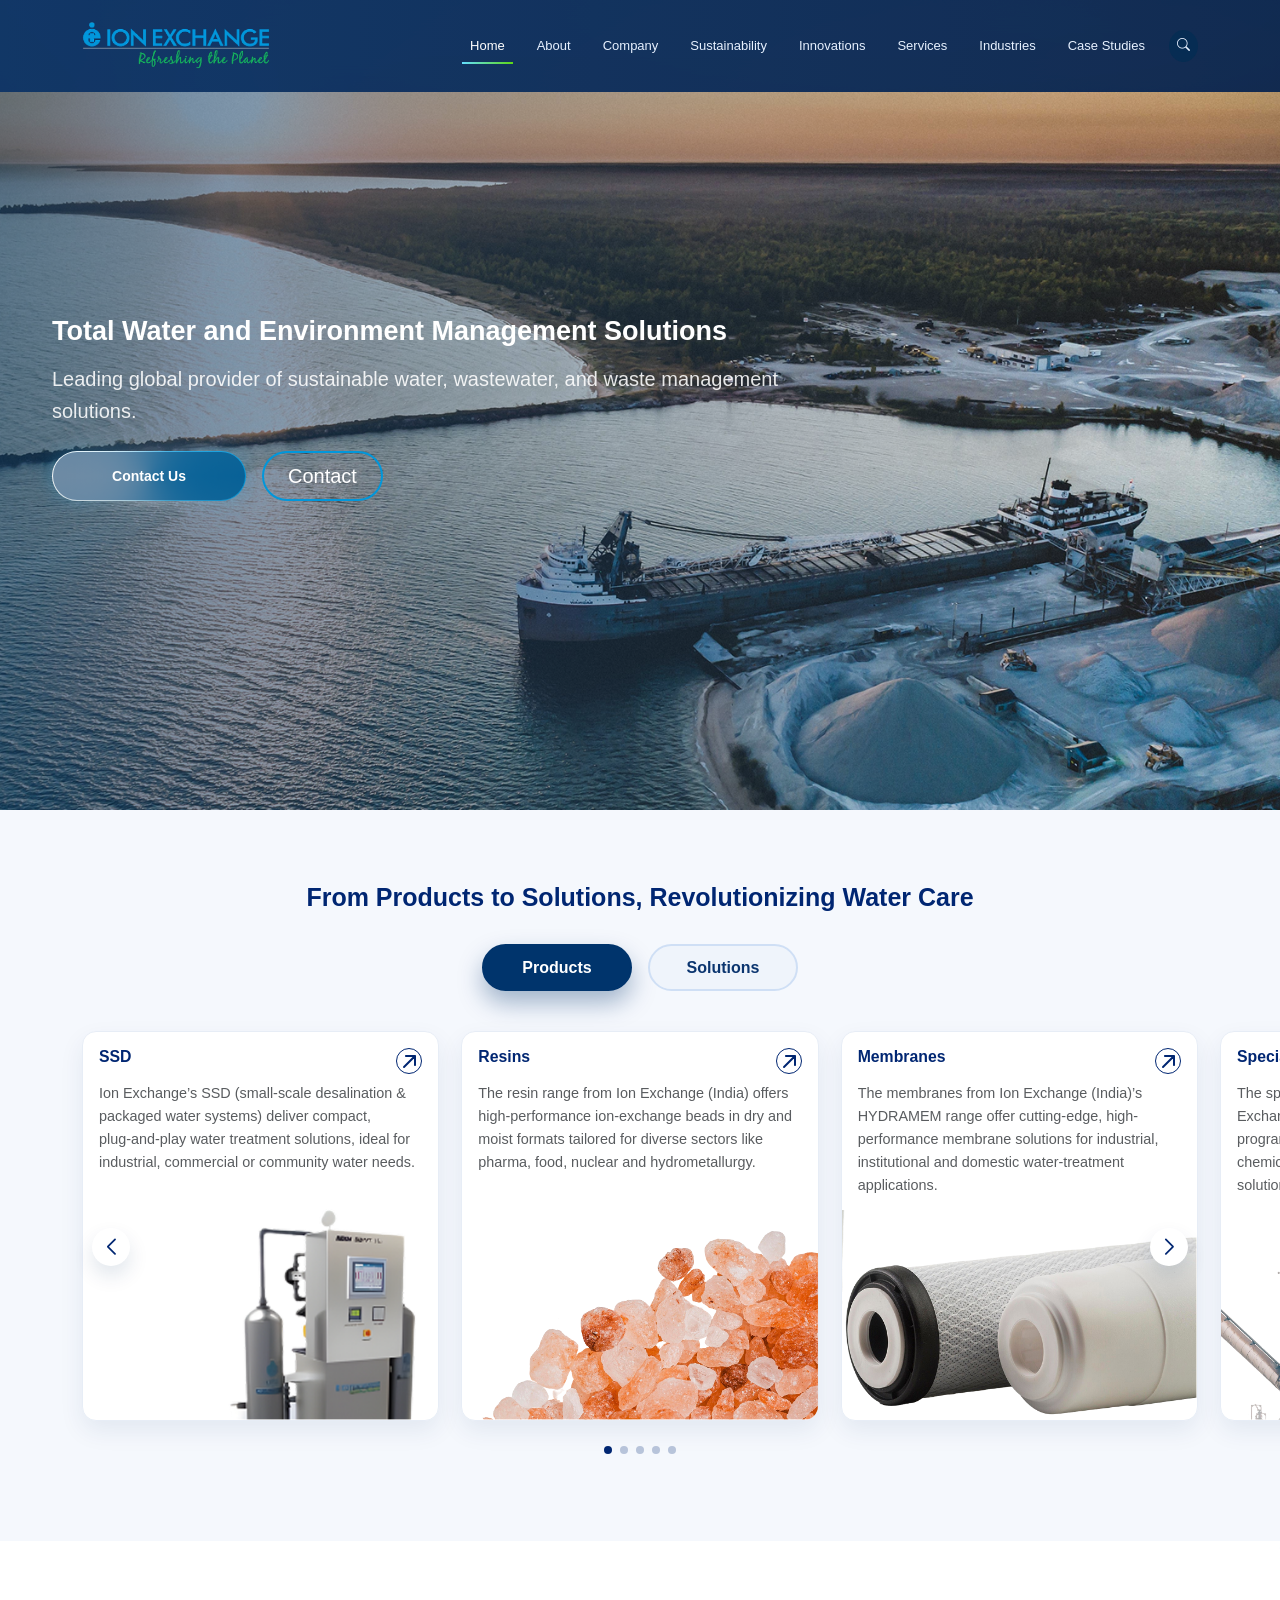
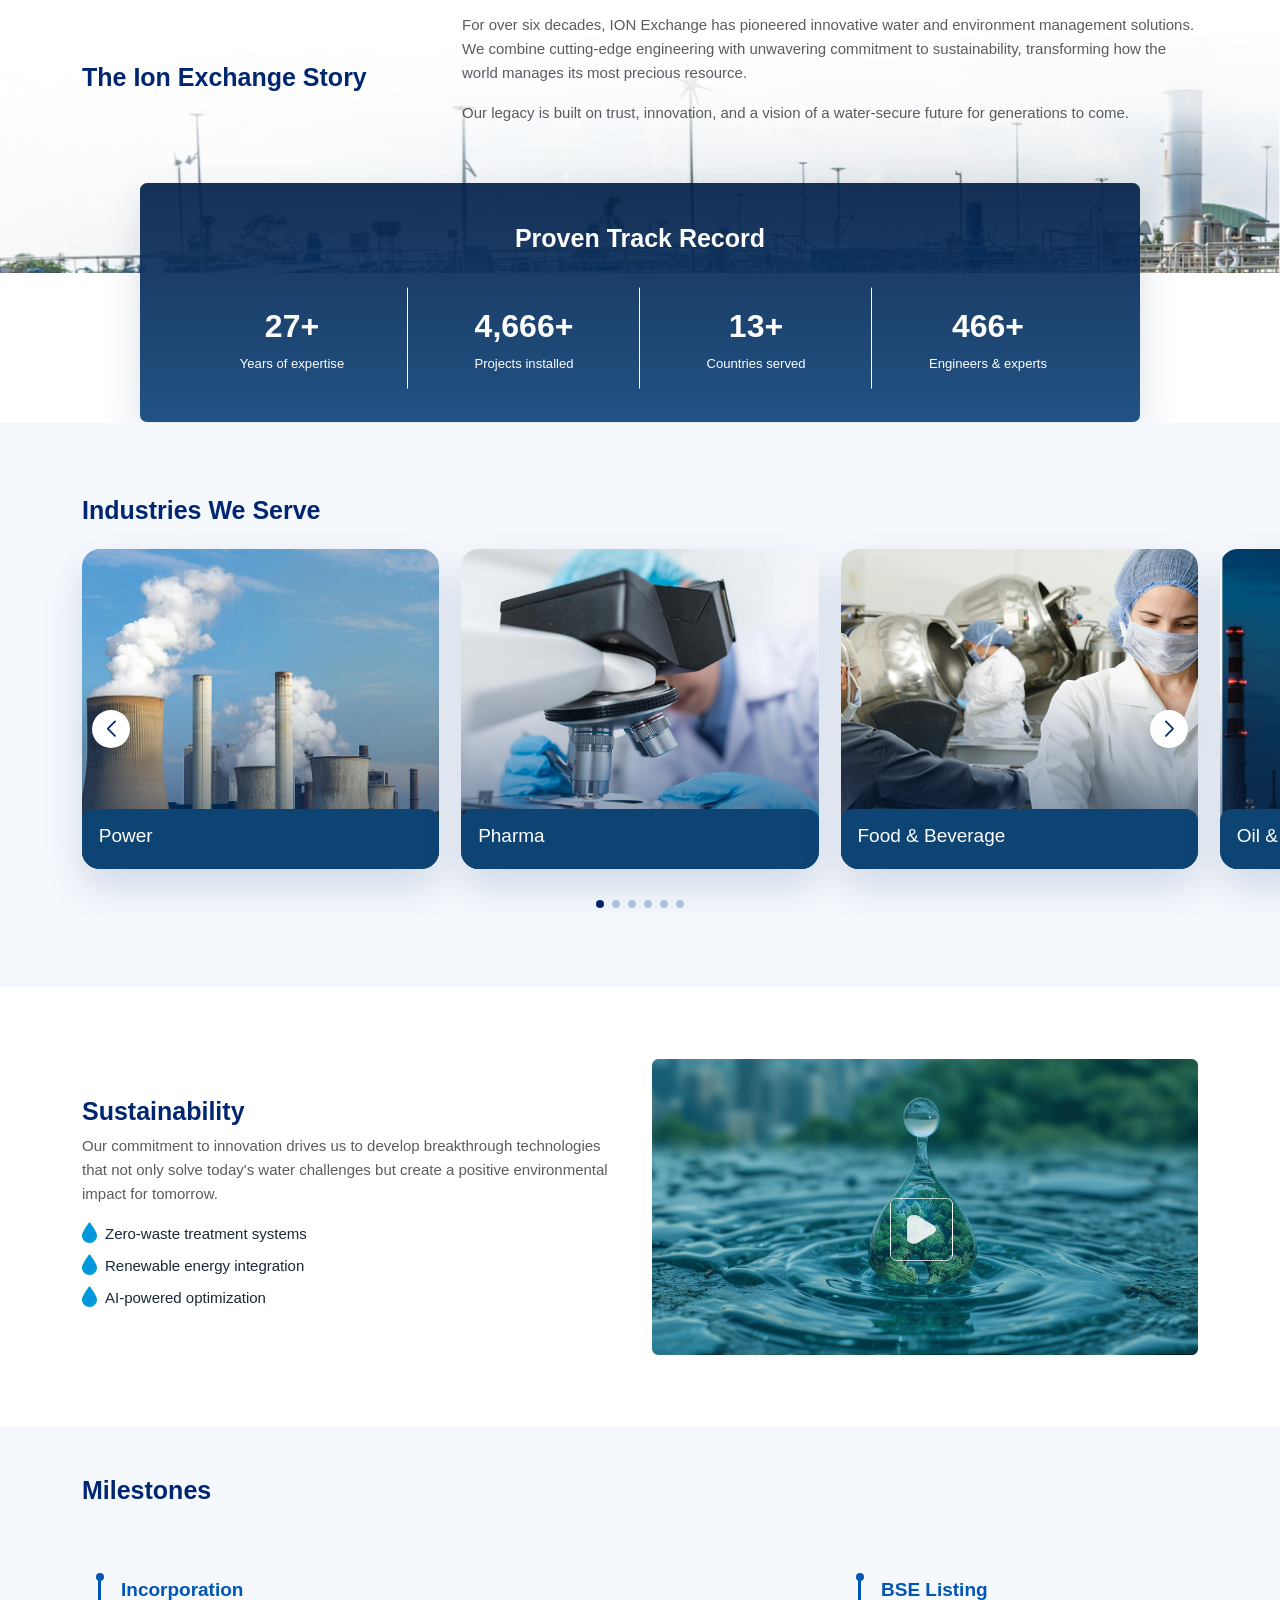
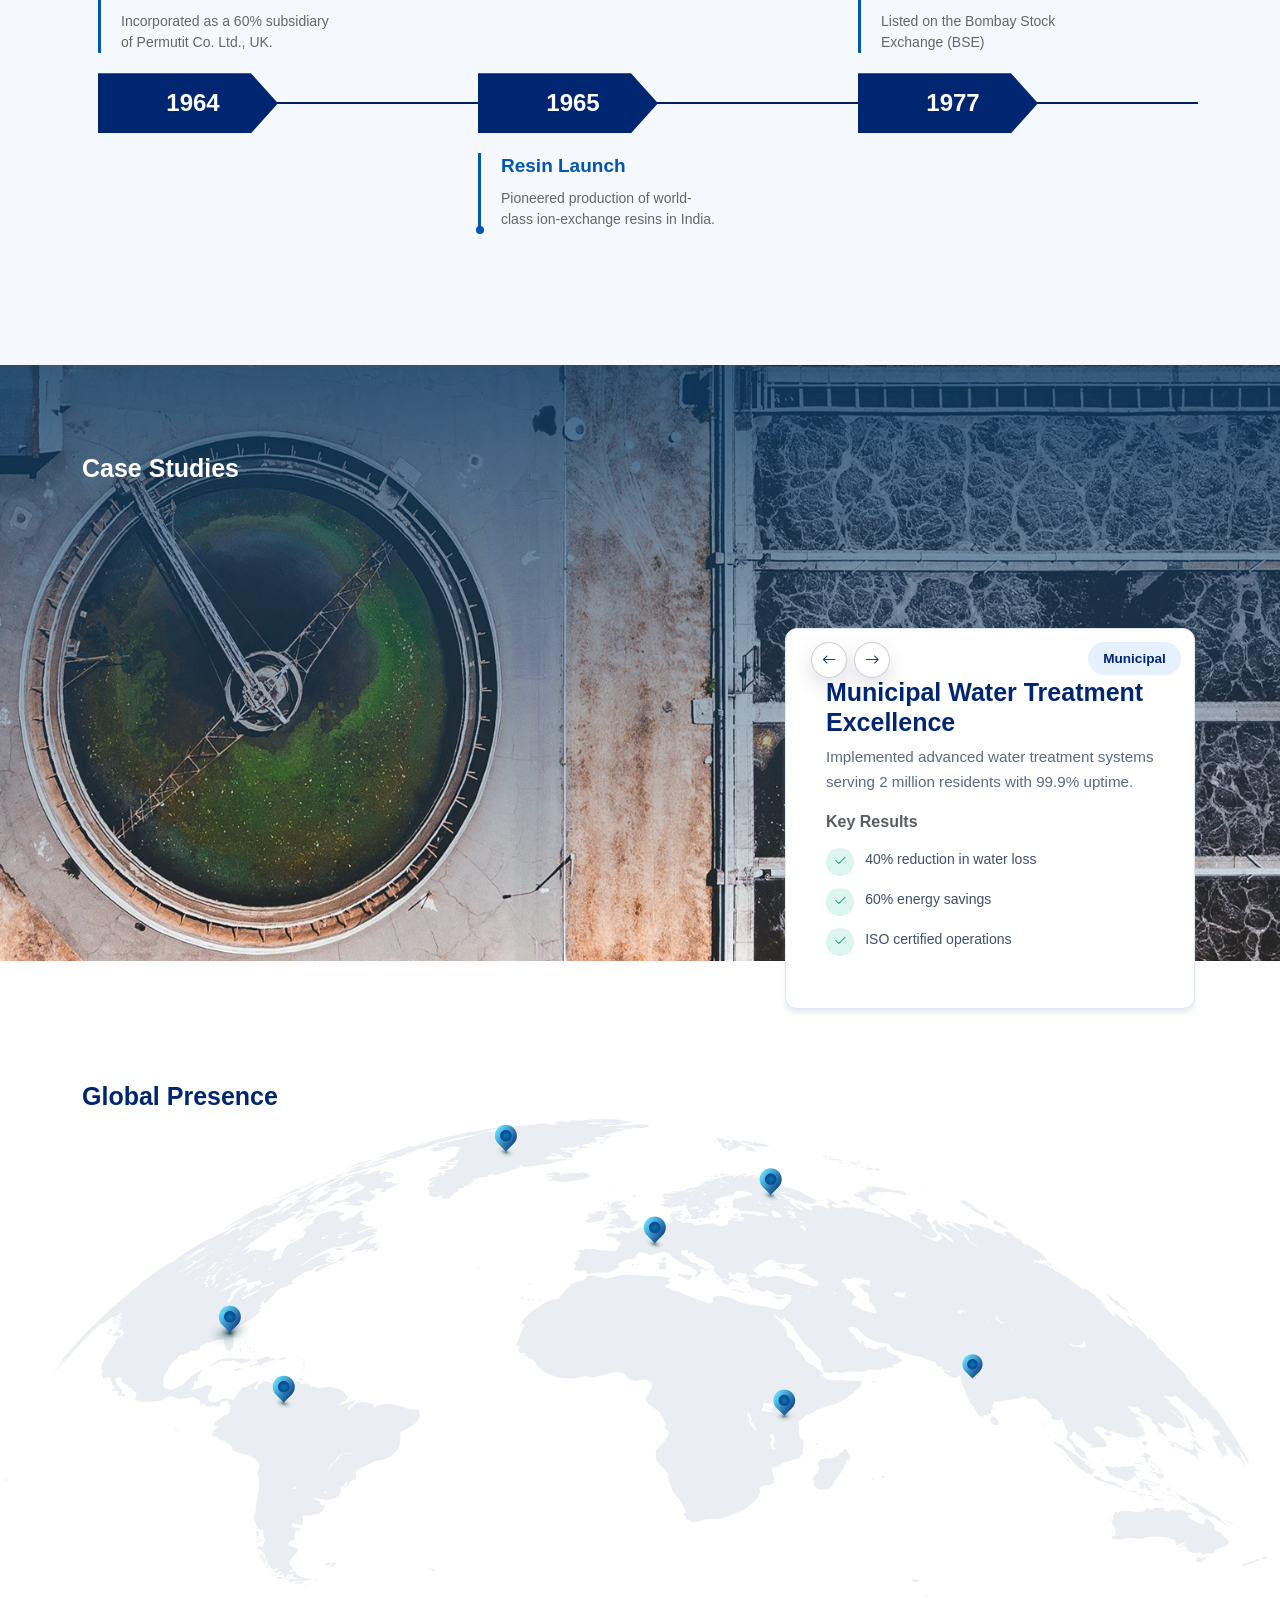
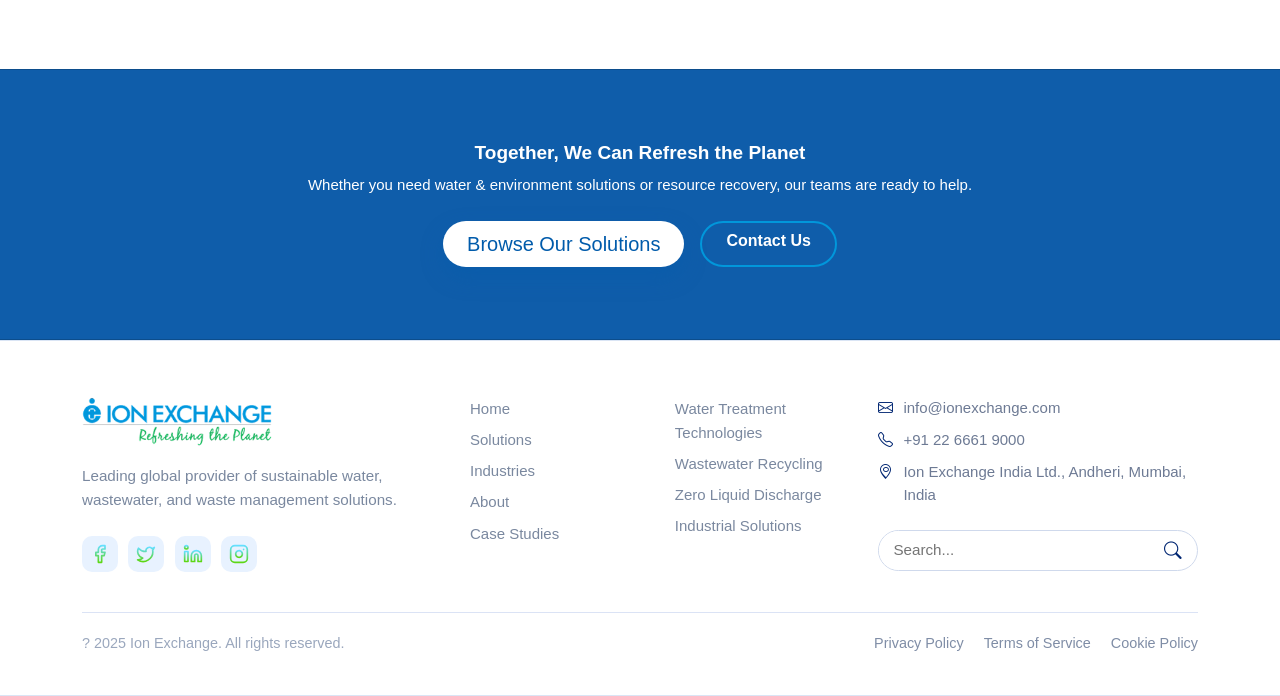
==== commit e9b35171: "teams card height dekstop" ====
--- a/index.html
+++ b/index.html
@@ -14,6 +14,104 @@
   <link rel="stylesheet" href="https://cdn.jsdelivr.net/npm/swiper@11/swiper-bundle.min.css">
   <link href="https://unpkg.com/aos@2.3.1/dist/aos.css" rel="stylesheet">
   <link rel="stylesheet" href="assets/css/style.css">
+
+  <style>
+    .button-container {
+      position: relative;
+      /* Using 'group' logic from Tailwind via parent hover */
+    }
+
+    /* The blurred background glow */
+    .button-glow {
+      position: absolute;
+      inset: -4px;
+      /* Matches -inset-1 */
+      background: linear-gradient(to right, #0197DB, #FFFFFF, #0197DB);
+      border-radius: 40px;
+      /* Changed to 40px */
+      filter: blur(8px);
+      opacity: 0.2;
+      transition: opacity 1000ms ease, filter 1000ms ease;
+    }
+
+    .button-container:hover .button-glow {
+      opacity: 0.6;
+      transition-duration: 200ms;
+    }
+
+    /* * MAIN BUTTON STRUCTURE 
+         */
+    .cosmic-button {
+      position: relative;
+      padding: 1px;
+      /* The border width */
+      background: transparent;
+      border-radius: 40px;
+      /* Changed to 40px */
+      border: none;
+      cursor: pointer;
+      overflow: hidden;
+      transition: transform 300ms ease;
+      outline: none;
+    }
+
+    .button-container:hover .cosmic-button {
+      transform: scale(1.05);
+    }
+
+    /* * SPINNING GRADIENT ANIMATION 
+         */
+    .spinning-gradient {
+      position: absolute;
+      inset: -1000%;
+      /* Huge negative inset to ensure coverage while spinning */
+      background: conic-gradient(from 90deg at 50% 50%,
+          #0197DB 0%,
+          #FFFFFF 50%,
+          #0197DB 100%);
+      animation: spin 3s linear infinite;
+    }
+
+    @keyframes spin {
+      from {
+        transform: rotate(0deg);
+      }
+
+      to {
+        transform: rotate(360deg);
+      }
+    }
+
+    /* * INNER BUTTON CONTENT (The Mask) 
+         */
+    .button-content {
+      position: relative;
+      display: inline-flex;
+      height: 3rem;
+      /* h-14 */
+      width: 12rem;
+      /* w-48 */
+      align-items: center;
+      justify-content: center;
+      gap: 0.5rem;
+      border-radius: 39px;
+      /* Changed to 39px (Outer 40px - 1px Padding) */
+      background: rgba(9, 57, 100, 0.57);
+      /* Changed to White */
+      color: #ffffff;
+      /* Changed to Blue */
+      font-size: 0.875rem;
+      /* text-sm */
+      font-weight: 600;
+      /* font-semibold */
+      backdrop-filter: blur(24px);
+      /* backdrop-blur-3xl */
+      z-index: 1;
+      /* Ensure it sits on top of the spinner */
+      box-shadow: 0 4px 6px -1px rgba(0, 0, 0, 0.1), 0 2px 4px -1px rgba(0, 0, 0, 0.06);
+      /* Added subtle shadow for contrast on white */
+    }
+  </style>
 </head>
 
 <body>
@@ -59,160 +157,303 @@
       <h1 class="display-6 fw-bold mb-3">Total Water and Environment Management Solutions</h1>
       <p class="lead mb-4">Leading global provider of sustainable water, wastewater, and waste management solutions.</p>
       <div class="d-flex flex-wrap gap-3">
-        <a href="#products" class="btn btn-brand btn-lg px-4">Explore Solutions <svg xmlns="http://www.w3.org/2000/svg"
+        <!-- <a href="#products" class="btn btn-brand btn-lg px-4">Explore Solutions <svg xmlns="http://www.w3.org/2000/svg"
             width="16" height="16" viewBox="0 0 16 16" fill="none">
             <path d="M3.33334 8H12.6667" stroke="#005BAB" stroke-width="1.33333" stroke-linecap="round"
               stroke-linejoin="round" />
             <path d="M8 3.33331L12.6667 7.99998L8 12.6666" stroke="#005BAB" stroke-width="1.33333"
               stroke-linecap="round" stroke-linejoin="round" />
           </svg>
-        </a>
+        </a> -->
+        <div class="button-container">
+          <!-- Background Glow Layer -->
+          <div class="button-glow"></div>
+
+          <!-- Main Button -->
+          <button class="cosmic-button">
+            <!-- The Spinning Conic Gradient -->
+            <div class="spinning-gradient"></div>
+            <!-- The Visible Content -->
+            <div class="button-content">
+              <span>Contact Us</span>
+              <!-- Icon Removed -->
+            </div>
+          </button>
+        </div>
+
         <a href="#footer" class="btn btn-outline-light btn-lg px-4">Contact</a>
       </div>
     </div>
   </header>
 
   <main>
-    <section id="products" class="py-6 bg-light reveal" data-aos="fade-up" data-aos-duration="850">
+    <section id="products" class="py-6 bg-light " data-aos="fade-up" data-aos-duration="850">
       <div class="container">
-        <div class="d-flex align-items-center justify-content-between mb-4">
-          <h2 class="section-title" data-aos="fade-up" data-aos-delay="60">Products &amp; Solutions</h2>
+        <div class="d-flex align-items-center justify-content-center mb-4">
+          <h2 class="section-title" data-aos="fade-up" data-aos-delay="60">From Products to Solutions, Revolutionizing
+            Water Care</h2>
           <!-- <a href="#" class="text-primary fw-semibold small">View all &gt;</a> -->
         </div>
-        <div class="swiper product-swiper" data-aos="fade-up" data-aos-delay="120">
-          <div class="swiper-wrapper">
-            <div class="swiper-slide">
-              <div class="card product-card h-100">
-                <div class="card-body">
-                  <div class="d-flex justify-content-between align-items-start mb-2">
-                    <h4 class="mb-0 text-primary fw-semibold">Engineering</h4>
-                    <span class="pill">
-                      <svg xmlns="http://www.w3.org/2000/svg" width="26" height="26" viewBox="0 0 26 26" fill="none">
-                        <path
-                          d="M7.29289 18.2929C6.90237 18.6834 6.90237 19.3166 7.29289 19.7071C7.68342 20.0976 8.31658 20.0976 8.70711 19.7071L8 19L7.29289 18.2929ZM20 8C20 7.44771 19.5523 7 19 7L10 7C9.44772 7 9 7.44771 9 8C9 8.55228 9.44772 9 10 9H18V17C18 17.5523 18.4477 18 19 18C19.5523 18 20 17.5523 20 17L20 8ZM8 19L8.70711 19.7071L19.7071 8.70711L19 8L18.2929 7.29289L7.29289 18.2929L8 19Z"
-                          fill="#002672" />
-                        <circle cx="13" cy="13" r="12.5" stroke="#002672" />
-                      </svg>
-                    </span>
+        <div class="solution-tabs" data-aos="fade-up" data-aos-delay="80">
+          <button type="button" class="solution-tab active" data-tab="products-panel">Products</button>
+          <button type="button" class="solution-tab" data-tab="solutions-panel">Solutions</button>
+        </div>
+
+        <div class="solution-panels">
+          <div class="solution-panel active" id="products-panel">
+            <div class="swiper product-swiper" data-aos="fade-up" data-aos-delay="120">
+              <div class="swiper-wrapper">
+                <div class="swiper-slide">
+                  <div class="card product-card h-100">
+                    <div class="card-body">
+                      <div class="d-flex justify-content-between align-items-start mb-2">
+                        <h4 class="mb-0 text-primary fw-semibold">SSD</h4>
+                        <span class="pill">
+                          <svg xmlns="http://www.w3.org/2000/svg" width="26" height="26" viewBox="0 0 26 26"
+                            fill="none">
+                            <circle cx="13" cy="13" r="12.5" stroke="#002672" />
+                            <path
+                              d="M7.29289 18.2929C6.90237 18.6834 6.90237 19.3166 7.29289 19.7071C7.68342 20.0976 8.31658 20.0976 8.70711 19.7071L8 19L7.29289 18.2929ZM20 8C20 7.44771 19.5523 7 19 7L10 7C9.44772 7 9 7.44771 9 8C9 8.55228 9.44772 9 10 9H18V17C18 17.5523 18.4477 18 19 18C19.5523 18 20 17.5523 20 17L20 8ZM8 19L8.70711 19.7071L19.7071 8.70711L19 8L18.2929 7.29289L7.29289 18.2929L8 19Z"
+                              fill="#002672" />
+                          </svg>
+                        </span>
+                      </div>
+                      <p class="card-text small text-muted">Ion Exchange’s SSD (small‑scale desalination & packaged
+                        water systems) deliver compact, plug‑and‑play water treatment solutions, ideal for industrial,
+                        commercial or community water needs.</p>
+                    </div>
+                    <div class="product-img">
+                      <img src="./assets/img/produtcs/ssd.png" alt="Engineering" class="img-fluid">
+                    </div>
                   </div>
-                  <p class="card-text small text-muted">IonExchange provides complete water and wastewater treatment
-                    solution, including desalination, reuse and water-to-energy for industries, institutions and
-                    municipalities.</p>
-                </div>
-                <div class="product-img">
-                  <img src="./assets/img/product-1.png" alt="Engineering" class="img-fluid">
+                </div>
+                <div class="swiper-slide">
+                  <div class="card product-card h-100">
+                    <div class="card-body">
+                      <div class="d-flex justify-content-between align-items-start mb-2">
+                        <h4 class="mb-0 text-primary fw-semibold">Resins</h4>
+                        <span class="pill">
+                          <svg xmlns="http://www.w3.org/2000/svg" width="26" height="26" viewBox="0 0 26 26"
+                            fill="none">
+                            <circle cx="13" cy="13" r="12.5" stroke="#002672" />
+                            <path
+                              d="M7.29289 18.2929C6.90237 18.6834 6.90237 19.3166 7.29289 19.7071C7.68342 20.0976 8.31658 20.0976 8.70711 19.7071L8 19L7.29289 18.2929ZM20 8C20 7.44771 19.5523 7 19 7L10 7C9.44772 7 9 7.44771 9 8C9 8.55228 9.44772 9 10 9H18V17C18 17.5523 18.4477 18 19 18C19.5523 18 20 17.5523 20 17L20 8ZM8 19L8.70711 19.7071L19.7071 8.70711L19 8L18.2929 7.29289L7.29289 18.2929L8 19Z"
+                              fill="#002672" />
+                          </svg>
+                        </span>
+                      </div>
+                      <p class="card-text small text-muted">The resin range from Ion Exchange (India) offers
+                        high-performance ion-exchange beads in dry and moist formats tailored for diverse sectors like
+                        pharma, food, nuclear
+                        and hydrometallurgy.</p>
+                    </div>
+                    <div class="product-img">
+                      <img src="./assets/img/produtcs/resin.png" alt="Resins" class="img-fluid">
+                    </div>
+                  </div>
+                </div>
+                <div class="swiper-slide">
+                  <div class="card product-card h-100">
+                    <div class="card-body">
+                      <div class="d-flex justify-content-between align-items-start mb-2">
+                        <h4 class="mb-0 text-primary fw-semibold">Membranes</h4>
+                        <span class="pill">
+                          <svg xmlns="http://www.w3.org/2000/svg" width="26" height="26" viewBox="0 0 26 26"
+                            fill="none">
+                            <circle cx="13" cy="13" r="12.5" stroke="#002672" />
+                            <path
+                              d="M7.29289 18.2929C6.90237 18.6834 6.90237 19.3166 7.29289 19.7071C7.68342 20.0976 8.31658 20.0976 8.70711 19.7071L8 19L7.29289 18.2929ZM20 8C20 7.44771 19.5523 7 19 7L10 7C9.44772 7 9 7.44771 9 8C9 8.55228 9.44772 9 10 9H18V17C18 17.5523 18.4477 18 19 18C19.5523 18 20 17.5523 20 17L20 8ZM8 19L8.70711 19.7071L19.7071 8.70711L19 8L18.2929 7.29289L7.29289 18.2929L8 19Z"
+                              fill="#002672" />
+                          </svg>
+                        </span>
+                      </div>
+                      <p class="card-text small text-muted">The membranes from Ion Exchange (India)’s HYDRAMEM range
+                        offer cutting-edge, high-performance membrane solutions for industrial, institutional and
+                        domestic water-treatment applications.</p>
+                    </div>
+                    <div class="product-img">
+                      <img src="./assets/img/produtcs/memebran.png" alt="Membranes" class="img-fluid">
+                    </div>
+                  </div>
+                </div>
+                <div class="swiper-slide">
+                  <div class="card product-card h-100">
+                    <div class="card-body">
+                      <div class="d-flex justify-content-between alignments-start mb-2">
+                        <h4 class="mb-0 text-primary fw-semibold">Speciality Chemicals</h4>
+                        <span class="pill">
+                          <svg xmlns="http://www.w3.org/2000/svg" width="26" height="26" viewBox="0 0 26 26"
+                            fill="none">
+                            <circle cx="13" cy="13" r="12.5" stroke="#002672" />
+                            <path
+                              d="M7.29289 18.2929C6.90237 18.6834 6.90237 19.3166 7.29289 19.7071C7.68342 20.0976 8.31658 20.0976 8.70711 19.7071L8 19L7.29289 18.2929ZM20 8C20 7.44771 19.5523 7 19 7L10 7C9.44772 7 9 7.44771 9 8C9 8.55228 9.44772 9 10 9H18V17C18 17.5523 18.4477 18 19 18C19.5523 18 20 17.5523 20 17L20 8ZM8 19L8.70711 19.7071L19.7071 8.70711L19 8L18.2929 7.29289L7.29289 18.2929L8 19Z"
+                              fill="#002672" />
+                          </svg>
+                        </span>
+                      </div>
+                      <p class="card-text small text-muted">The speciality-chemicals offering from Ion Exchange (India)
+                        features customised treatment programmes including boiler/cooling water chemicals, antiscalants
+                        and membrane cleaning solutions
+                        for industrial use.</p>
+                    </div>
+                    <div class="product-img">
+                      <img src="./assets/img/produtcs/speciality.png" alt="Speciality Chemicals" class="img-fluid">
+                    </div>
+                  </div>
+                </div>
+                <div class="swiper-slide">
+                  <div class="card product-card h-100">
+                    <div class="card-body">
+                      <div class="d-flex justify-content-between align-items-start mb-2">
+                        <h4 class="mb-0 text-primary fw-semibold">Zero B (Home Water Solutions)</h4>
+                        <span class="pill">
+                          <svg xmlns="http://www.w3.org/2000/svg" width="26" height="26" viewBox="0 0 26 26"
+                            fill="none">
+                            <circle cx="13" cy="13" r="12.5" stroke="#002672" />
+                            <path
+                              d="M7.29289 18.2929C6.90237 18.6834 6.90237 19.3166 7.29289 19.7071C7.68342 20.0976 8.31658 20.0976 8.70711 19.7071L8 19L7.29289 18.2929ZM20 8C20 7.44771 19.5523 7 19 7L10 7C9.44772 7 9 7.44771 9 8C9 8.55228 9.44772 9 10 9H18V17C18 17.5523 18.4477 18 19 18C19.5523 18 20 17.5523 20 17L20 8ZM8 19L8.70711 19.7071L19.7071 8.70711L19 8L18.2929 7.29289L7.29289 18.2929L8 19Z"
+                              fill="#002672" />
+                          </svg>
+                        </span>
+                      </div>
+                      <p class="card-text small text-muted">Zero B brings Ion Exchange’s proven water technology to
+                        homes, delivering safe, purified drinking water through trusted appliances.</p>
+                    </div>
+                    <div class="product-img">
+                      <img src="./assets/img/produtcs/zero-b.png" alt="Zero B" class="img-fluid">
+                    </div>
+                  </div>
                 </div>
               </div>
+              <div class="swiper-button-prev"></div>
+              <div class="swiper-button-next"></div>
+              <div class="swiper-pagination"></div>
             </div>
-            <div class="swiper-slide">
-              <div class="card product-card h-100">
-                <div class="card-body">
-                  <div class="d-flex justify-content-between align-items-start mb-2">
-                    <h4 class="mb-0 text-primary fw-semibold">Resins</h4>
-                    <span class="pill">
-                      <svg xmlns="http://www.w3.org/2000/svg" width="26" height="26" viewBox="0 0 26 26" fill="none">
-                        <path
-                          d="M7.29289 18.2929C6.90237 18.6834 6.90237 19.3166 7.29289 19.7071C7.68342 20.0976 8.31658 20.0976 8.70711 19.7071L8 19L7.29289 18.2929ZM20 8C20 7.44771 19.5523 7 19 7L10 7C9.44772 7 9 7.44771 9 8C9 8.55228 9.44772 9 10 9H18V17C18 17.5523 18.4477 18 19 18C19.5523 18 20 17.5523 20 17L20 8ZM8 19L8.70711 19.7071L19.7071 8.70711L19 8L18.2929 7.29289L7.29289 18.2929L8 19Z"
-                          fill="#002672" />
-                        <circle cx="13" cy="13" r="12.5" stroke="#002672" />
-                      </svg>
-                    </span>
+          </div>
+
+          <div class="solution-panel" id="solutions-panel">
+            <div class="swiper solution-swiper" data-aos="fade-up" data-aos-delay="120">
+              <div class="swiper-wrapper">
+                <div class="swiper-slide">
+                  <div class="card product-card h-100">
+                    <div class="card-body">
+                      <div class="d-flex justify-content-between align-items-start mb-2">
+                        <h4 class="mb-0 text-primary fw-semibold">Digital Solutions</h4>
+                        <span class="pill">
+                          <svg xmlns="http://www.w3.org/2000/svg" width="26" height="26" viewBox="0 0 26 26"
+                            fill="none">
+                            <circle cx="13" cy="13" r="12.5" stroke="#002672" />
+                            <path
+                              d="M7.29289 18.2929C6.90237 18.6834 6.90237 19.3166 7.29289 19.7071C7.68342 20.0976 8.31658 20.0976 8.70711 19.7071L8 19L7.29289 18.2929ZM20 8C20 7.44771 19.5523 7 19 7L10 7C9.44772 7 9 7.44771 9 8C9 8.55228 9.44772 9 10 9H18V17C18 17.5523 18.4477 18 19 18C19.5523 18 20 17.5523 20 17L20 8ZM8 19L8.70711 19.7071L19.7071 8.70711L19 8L18.2929 7.29289L7.29289 18.2929L8 19Z"
+                              fill="#002672" />
+                          </svg>
+                        </span>
+                      </div>
+                      <p class="card-text small text-muted">Ion Exchange’s Digital Solutions leverage automation,
+                        instrumentation and remote-monitoring systems to deliver precision, control and 24x7 reliability
+                        in water and wastewater operations.</p>
+                    </div>
+                    <div class="product-img">
+                      <img src="./assets/img/solutions/digital-solutions.png" alt="Digital Solutions" class="img-fluid">
+                    </div>
                   </div>
-                  <p class="card-text small text-muted">The resin range from Ion Exchange (India) offers
-                    high-performance ion-exchange beads in dry and moist formats tailored for diverse sectors like
-                    pharma, food, nuclear
-                    and hydrometallurgy.</p>
-                </div>
-                <div class="product-img">
-                  <img src="./assets/img/product-2.png" alt="Resins" class="img-fluid">
+                </div>
+
+                <div class="swiper-slide">
+                  <div class="card product-card h-100">
+                    <div class="card-body">
+                      <div class="d-flex justify-content-between align-items-start mb-2">
+                        <h4 class="mb-0 text-primary fw-semibold">Water Treatment Services</h4>
+                        <span class="pill">
+                          <svg xmlns="http://www.w3.org/2000/svg" width="26" height="26" viewBox="0 0 26 26"
+                            fill="none">
+                            <circle cx="13" cy="13" r="12.5" stroke="#002672" />
+                            <path
+                              d="M7.29289 18.2929C6.90237 18.6834 6.90237 19.3166 7.29289 19.7071C7.68342 20.0976 8.31658 20.0976 8.70711 19.7071L8 19L7.29289 18.2929ZM20 8C20 7.44771 19.5523 7 19 7L10 7C9.44772 7 9 7.44771 9 8C9 8.55228 9.44772 9 10 9H18V17C18 17.5523 18.4477 18 19 18C19.5523 18 20 17.5523 20 17L20 8ZM8 19L8.70711 19.7071L19.7071 8.70711L19 8L18.2929 7.29289L7.29289 18.2929L8 19Z"
+                              fill="#002672" />
+                          </svg>
+                        </span>
+                      </div>
+                      <p class="card-text small text-muted">Ion Exchange offers comprehensive services—from plant
+                        operations and maintenance to consultancy and remote monitoring—ensuring turnkey support and
+                        long-term efficiency for water treatment plants.</p>
+                    </div>
+                    <div class="product-img">
+                      <img src="./assets/img/solutions/water-treatement-service.png" alt="Water Treatment Services"
+                        class="img-fluid">
+                    </div>
+                  </div>
+                </div>
+
+                <div class="swiper-slide">
+                  <div class="card product-card h-100">
+                    <div class="card-body">
+                      <div class="d-flex justify-content-between align-items-start mb-2">
+                        <h4 class="mb-0 text-primary fw-semibold">Custom Solutions</h4>
+                        <span class="pill">
+                          <svg xmlns="http://www.w3.org/2000/svg" width="26" height="26" viewBox="0 0 26 26"
+                            fill="none">
+                            <circle cx="13" cy="13" r="12.5" stroke="#002672" />
+                            <path
+                              d="M7.29289 18.2929C6.90237 18.6834 6.90237 19.3166 7.29289 19.7071C7.68342 20.0976 8.31658 20.0976 8.70711 19.7071L8 19L7.29289 18.2929ZM20 8C20 7.44771 19.5523 7 19 7L10 7C9.44772 7 9 7.44771 9 8C9 8.55228 9.44772 9 10 9H18V17C18 17.5523 18.4477 18 19 18C19.5523 18 20 17.5523 20 17L20 8ZM8 19L8.70711 19.7071L19.7071 8.70711L19 8L18.2929 7.29289L7.29289 18.2929L8 19Z"
+                              fill="#002672" />
+                          </svg>
+                        </span>
+                      </div>
+                      <p class="card-text small text-muted">Ion Exchange delivers custom-engineered solutions tailored
+                        to unique water and wastewater challenges—from modular treatment plants to specialized
+                        purification systems across industries.</p>
+                    </div>
+                    <div class="product-img">
+                      <img src="./assets/img/solutions/low-angle-view-pipes-against-sky 1.png" alt="Custom Solutions"
+                        class="img-fluid">
+                    </div>
+                  </div>
+                </div>
+
+                <div class="swiper-slide">
+                  <div class="card product-card h-100">
+                    <div class="card-body">
+                      <div class="d-flex justify-content-between alignments-start mb-2">
+                        <h4 class="mb-0 text-primary fw-semibold">Instrument Automation</h4>
+                        <span class="pill">
+                          <svg xmlns="http://www.w3.org/2000/svg" width="26" height="26" viewBox="0 0 26 26"
+                            fill="none">
+                            <circle cx="13" cy="13" r="12.5" stroke="#002672" />
+                            <path
+                              d="M7.29289 18.2929C6.90237 18.6834 6.90237 19.3166 7.29289 19.7071C7.68342 20.0976 8.31658 20.0976 8.70711 19.7071L8 19L7.29289 18.2929ZM20 8C20 7.44771 19.5523 7 19 7L10 7C9.44772 7 9 7.44771 9 8C9 8.55228 9.44772 9 10 9H18V17C18 17.5523 18.4477 18 19 18C19.5523 18 20 17.5523 20 17L20 8ZM8 19L8.70711 19.7071L19.7071 8.70711L19 8L18.2929 7.29289L7.29289 18.2929L8 19Z"
+                              fill="#002672" />
+                          </svg>
+                        </span>
+                      </div>
+                      <p class="card-text small text-muted">The instrument and automation solutions from Ion Exchange
+                        provide industrial-grade monitoring and control systems for water quality, effluent and process
+                        parameters.</p>
+                    </div>
+                    <div class="product-img">
+                      <img src="./assets/img/solutions/intrument-automotion.png" alt="Instrument Automation"
+                        class="img-fluid">
+                    </div>
+                  </div>
                 </div>
               </div>
+
+              <div class="swiper-button-prev"></div>
+              <div class="swiper-button-next"></div>
+              <div class="swiper-pagination"></div>
+              <!-- </div> -->
             </div>
-            <div class="swiper-slide">
-              <div class="card product-card h-100">
-                <div class="card-body">
-                  <div class="d-flex justify-content-between align-items-start mb-2">
-                    <h4 class="mb-0 text-primary fw-semibold">Membranes</h4>
-                    <span class="pill">
-                      <svg xmlns="http://www.w3.org/2000/svg" width="26" height="26" viewBox="0 0 26 26" fill="none">
-                        <path
-                          d="M7.29289 18.2929C6.90237 18.6834 6.90237 19.3166 7.29289 19.7071C7.68342 20.0976 8.31658 20.0976 8.70711 19.7071L8 19L7.29289 18.2929ZM20 8C20 7.44771 19.5523 7 19 7L10 7C9.44772 7 9 7.44771 9 8C9 8.55228 9.44772 9 10 9H18V17C18 17.5523 18.4477 18 19 18C19.5523 18 20 17.5523 20 17L20 8ZM8 19L8.70711 19.7071L19.7071 8.70711L19 8L18.2929 7.29289L7.29289 18.2929L8 19Z"
-                          fill="#002672" />
-                        <circle cx="13" cy="13" r="12.5" stroke="#002672" />
-                      </svg>
-                    </span>
-                  </div>
-                  <p class="card-text small text-muted"> The membranes from Ion Exchange (India)’s HYDRAMEM range offer
-                    cutting-edge, high-performance membrane solutions for industrial, institutional and domestic
-                    water-treatment applications.</p>
-                </div>
-                <div class="product-img">
-                  <img src="./assets/img/product-3.png" alt="Membranes" class="img-fluid">
-                </div>
-              </div>
-            </div>
-            <div class="swiper-slide">
-              <div class="card product-card h-100">
-                <div class="card-body">
-                  <div class="d-flex justify-content-between alignments-start mb-2">
-                    <h4 class="mb-0 text-primary fw-semibold">Speciality Chemicals</h4>
-                    <span class="pill">
-                      <svg xmlns="http://www.w3.org/2000/svg" width="26" height="26" viewBox="0 0 26 26" fill="none">
-                        <path
-                          d="M7.29289 18.2929C6.90237 18.6834 6.90237 19.3166 7.29289 19.7071C7.68342 20.0976 8.31658 20.0976 8.70711 19.7071L8 19L7.29289 18.2929ZM20 8C20 7.44771 19.5523 7 19 7L10 7C9.44772 7 9 7.44771 9 8C9 8.55228 9.44772 9 10 9H18V17C18 17.5523 18.4477 18 19 18C19.5523 18 20 17.5523 20 17L20 8ZM8 19L8.70711 19.7071L19.7071 8.70711L19 8L18.2929 7.29289L7.29289 18.2929L8 19Z"
-                          fill="#002672" />
-                        <circle cx="13" cy="13" r="12.5" stroke="#002672" />
-                      </svg>
-                    </span>
-                  </div>
-                  <p class="card-text small text-muted">The speciality-chemicals offering from Ion Exchange (India)
-                    features customised treatment programmes including boiler/cooling water chemicals, antiscalants
-                    and membrane cleaning solutions
-                    for industrial use.</p>
-                </div>
-                <div class="product-img">
-                  <img src="./assets/img/product-1.png" alt="Speciality Chemicals" class="img-fluid">
-                </div>
-              </div>
-            </div>
-            <div class="swiper-slide">
-              <div class="card product-card h-100">
-                <div class="card-body">
-                  <div class="d-flex justify-content-between align-items-start mb-2">
-                    <h4 class="mb-0 text-primary fw-semibold">Instrument Automation</h4>
-                    <span class="pill">
-                      <svg xmlns="http://www.w3.org/2000/svg" width="26" height="26" viewBox="0 0 26 26" fill="none">
-                        <path
-                          d="M7.29289 18.2929C6.90237 18.6834 6.90237 19.3166 7.29289 19.7071C7.68342 20.0976 8.31658 20.0976 8.70711 19.7071L8 19L7.29289 18.2929ZM20 8C20 7.44771 19.5523 7 19 7L10 7C9.44772 7 9 7.44771 9 8C9 8.55228 9.44772 9 10 9H18V17C18 17.5523 18.4477 18 19 18C19.5523 18 20 17.5523 20 17L20 8ZM8 19L8.70711 19.7071L19.7071 8.70711L19 8L18.2929 7.29289L7.29289 18.2929L8 19Z"
-                          fill="#002672" />
-                        <circle cx="13" cy="13" r="12.5" stroke="#002672" />
-                      </svg>
-                    </span>
-                  </div>
-                  <p class="card-text small text-muted">The instrument and automation solutions from Ion Exchange
-                    (India) Ltd. deliver industrial-grade monitoring and control systems for water quality, effluent
-                    and process parameters.</p>
-                </div>
-                <div class="product-img">
-                  <img src="./assets/img/product-2.png" alt="Instrumentation" class="img-fluid">
-                </div>
-              </div>
-            </div>
-          </div>
-          <div class="swiper-button-prev"></div>
-          <div class="swiper-button-next"></div>
-          <div class="swiper-pagination"></div>
+          </div>
         </div>
-      </div>
     </section>
 
-    <section id="story" class="py-6 " data-aos="fade-up" data-aos-duration="850">
+    <section id="story" class="py-6 " data-aos="fade-up">
       <div class="container">
         <div class="row g-4 align-items-center">
-          <div class="col-lg-4" data-aos="fade-right" data-aos-delay="60">
+          <div class="col-lg-4">
             <h2 class="section-title">The Ion Exchange Story</h2>
           </div>
-          <div class="col-lg-8" data-aos="fade-left" data-aos-delay="120">
+          <div class="col-lg-8">
             <p class="text-muted mb-3"> For over six decades, ION Exchange has pioneered innovative water and
               environment management solutions. We
               combine cutting-edge engineering with unwavering commitment to sustainability, transforming how the world
@@ -221,12 +462,13 @@
               for generations to come.
             </p>
           </div>
+
           <div>
             <div class="story-panel round">
               <h2 class="section-title text-white text-center py-3">Proven Track Record</h2>
-              <div style="display: flex; justify-content: center; margin-bottom: 30px;">
+              <!-- <div style="display: flex; justify-content: center; margin-bottom: 30px;">
                 <a href="#footer" class="btn btn-outline-light fw-semibold px-4 m-auto">Discover Our Journey</a>
-              </div>
+              </div> -->
               <div class="story-overlay">
                 <div>
                   <div class="stat">60+</div>
@@ -253,15 +495,14 @@
       </div>
     </section>
 
-    <section id="industries" class="py-6 mt-10 bg-light reveal show" data-aos="fade-up" data-aos-offset="140"
-      data-aos-duration="850">
+    <section id="industries" class="py-6 mt-10 bg-light  show" data-aos="fade-up">
       <div class="container">
         <div class="d-flex align-items-center justify-content-between mb-4">
           <h2 class="section-title mb-0" data-aos="fade-up" data-aos-delay="60">Industries We Serve</h2>
         </div>
-        <div class="swiper industry-swiper" data-aos="fade-up" data-aos-delay="120">
+        <div class="swiper industry-swiper" data-aos="fade-up">
           <div class="swiper-wrapper">
-            <div class="swiper-slide" data-aos="fade-up" data-aos-delay="120">
+            <div class="swiper-slide" data-aos="fade-up">
               <div class="industry-card">
                 <img src="./assets/img/ind-power.jpg" alt="Power industry">
                 <div class="industry-info">
@@ -270,7 +511,7 @@
                 </div>
               </div>
             </div>
-            <div class="swiper-slide" data-aos="fade-up" data-aos-delay="160">
+            <div class="swiper-slide" data-aos="fade-up">
               <div class="industry-card">
                 <img src="./assets/img/ind-food.jpg" alt="Pharma industry">
                 <div class="industry-info">
@@ -279,7 +520,7 @@
                 </div>
               </div>
             </div>
-            <div class="swiper-slide" data-aos="fade-up" data-aos-delay="200">
+            <div class="swiper-slide" data-aos="fade-up">
               <div class="industry-card">
                 <img src="./assets/img/ind-pharma.jpg" alt="Food and beverage industry">
                 <div class="industry-info">
@@ -289,7 +530,7 @@
                 </div>
               </div>
             </div>
-            <div class="swiper-slide" data-aos="fade-up" data-aos-delay="240">
+            <div class="swiper-slide" data-aos="fade-up">
               <div class="industry-card">
                 <img src="./assets/img/ind-gas.jpg" alt="Oil and gas industry">
                 <div class="industry-info">
@@ -298,7 +539,7 @@
                 </div>
               </div>
             </div>
-            <div class="swiper-slide" data-aos="fade-up" data-aos-delay="280">
+            <div class="swiper-slide" data-aos="fade-up">
               <div class="industry-card">
                 <img src="./assets/img/ind-Municipal.jpg" alt="Municipal industry">
                 <div class="industry-info">
@@ -307,7 +548,7 @@
                 </div>
               </div>
             </div>
-            <div class="swiper-slide" data-aos="fade-up" data-aos-delay="320">
+            <div class="swiper-slide" data-aos="fade-up">
               <div class="industry-card">
                 <img src="./assets/img/ind-manu.jpg" alt="Manufacturing industry">
                 <div class="industry-info">
@@ -324,7 +565,7 @@
       </div>
     </section>
 
-    <section id="sustainability" class="py-6 reveal">
+    <section id="sustainability" class="py-6 ">
       <div class="container">
         <div class="row g-4 align-items-center">
           <div class="col-lg-6">
@@ -368,12 +609,12 @@
       </div>
     </section>
 
-    <section id="milestones" class="py-6 pt-0 bg-light" data-aos="fade-up" data-aos-delay="100" >
+    <section id="milestones" class="py-6 pt-0 bg-light" data-aos="fade-up" data-aos-delay="100">
       <div class="container">
         <h2 class="section-title pt-5">Milestones</h3>
           <!-- <img src="./assets/img/timeline.svg" class="w-100" alt=""> -->
           <div class="main-wrapper">
- 
+
             <!-- Scroll Container -->
             <div id="scrollContainer" class="roadmap-scroll-area cursor-grab">
 
@@ -472,7 +713,7 @@
       </div>
     </section>
 
-    <section id="case-studies" class="py-6 reveal">
+    <section id="case-studies" class="py-6 ">
       <div class="case-fixed-media"></div>
       <div class="container position-relative">
         <div class="case-inner">
@@ -572,7 +813,7 @@
       </div>
     </section>
 
-    <section id="global" class="py-6 pt-0 bg-white reveal">
+    <section id="global" class="py-6 pt-0 bg-white ">
       <div class="container">
         <h2 class="section-title">Global Presence</h2>
 
@@ -823,7 +1064,7 @@
       </section>
     </section>
 
-    <section class="cta-section text-white text-center py-6 reveal">
+    <section class="cta-section text-white text-center py-6 ">
       <div class="container">
         <h3 class="fw-semibold mb-2">Together, We Can Refresh the Planet</h3>
         <p class="mb-4">Whether you need water &amp; environment solutions or resource recovery, our teams are ready to
@@ -1215,7 +1456,7 @@
       scrollContainer.scrollLeft = scrollLeft - walk;
     });
 
-    // --- INTERSECTION OBSERVER (SCROLL REVEAL) ---
+    // --- INTERSECTION OBSERVER (SCROLL ) ---
 
     const observerOptions = {
       root: scrollContainer,
--- a/assets/css/style.css
+++ b/assets/css/style.css
@@ -359,7 +359,7 @@
 
 .product-img img {
   width: 100%;
-  height: 140px;
+  /* height: 140px; */
   object-fit: cover;
   /* border-radius: 10px; */
   transition: transform 0.35s ease;
@@ -372,6 +372,182 @@
 .product-swiper .swiper-slide {
   height: auto;
   display: flex;
+}
+.solution-swiper .swiper-slide {
+  height: auto;
+  display: flex;
+}
+.solution-swiper {
+  overflow: visible;
+  padding-bottom: 3rem;
+}
+
+.solution-swiper .swiper-button-next,
+.solution-swiper .swiper-button-prev {
+  width: 38px;
+  height: 38px;
+  border-radius: 50%;
+  background: #ffffff;
+  box-shadow: 0 10px 20px rgba(9, 46, 96, 0.12);
+  color: var(--primary);
+}
+
+.solution-swiper .swiper-button-next::after,
+.solution-swiper .swiper-button-prev::after {
+  font-size: 1rem;
+  font-weight: 700;
+}
+
+.solution-swiper .swiper-pagination-bullet {
+  width: 8px;
+  height: 8px;
+  background: rgba(0, 38, 114, 0.25);
+  opacity: 1;
+}
+
+.solution-swiper .swiper-pagination-bullet-active {
+  background: var(--primary);
+}
+
+.solution-tabs {
+  display: flex;
+  justify-content: center;
+  gap: 1rem;
+  margin-bottom: 2.5rem;
+  flex-wrap: wrap;
+}
+
+.solution-tab {
+  border: 2px solid #cfdff5;
+  border-radius: 999px;
+  background: #eff4fb;
+  color: #0b356f;
+  padding: 0.55rem 2.2rem;
+  font-weight: 600;
+  font-size: 1rem;
+  min-width: 150px;
+  text-align: center;
+  transition: background 0.25s ease, color 0.25s ease, box-shadow 0.25s ease,
+    border-color 0.25s ease;
+}
+#products .pill svg path,
+#products .pill svg circle {
+  transition: all 0.2s ease;
+}
+
+#products .pill svg:hover path {
+  fill: #ffffff;
+}
+
+#products .pill svg circle {
+  fill: transparent;
+}
+
+#products .pill svg:hover circle {
+  stroke: #05204d;
+  fill: #05204d;
+}
+
+
+.solution-tab:not(.active):hover {
+  border-color: #80b6f8;
+  color: #05204d;
+}
+
+.solution-tab.active {
+  background: #00346c;
+  color: #ffffff;
+  border-color: #00346c;
+  box-shadow: 0 12px 24px rgba(0, 52, 108, 0.35);
+}
+
+.solution-panels {
+  margin-top: 1rem;
+}
+
+.solution-panel {
+  display: none;
+}
+
+.solution-panel.active {
+  display: block;
+}
+
+.solutions-grid {
+  display: grid;
+  grid-template-columns: repeat(auto-fit, minmax(240px, 1fr));
+  gap: 1.5rem;
+}
+
+.service-card {
+  border-radius: 28px;
+  padding: 1.5rem;
+  border: 1px solid #dbe5f3;
+  background: #f7f9fc;
+  box-shadow: 0 18px 34px rgba(8, 32, 78, 0.12);
+  display: flex;
+  flex-direction: column;
+  height: 100%;
+  transition: transform 0.25s ease, box-shadow 0.25s ease;
+}
+
+.service-card:hover {
+  transform: translateY(-6px);
+  box-shadow: 0 24px 46px rgba(8, 32, 78, 0.18);
+}
+
+.service-card-header {
+  display: flex;
+  align-items: center;
+  justify-content: space-between;
+  gap: 1rem;
+  margin-bottom: 0.35rem;
+}
+
+.service-card-info h4 {
+  margin: 0;
+  color: #0e4474;
+  font-weight: 600;
+}
+
+.service-card-info p {
+  margin-bottom: 1.25rem;
+  color: #4a5c7b;
+  font-size: 0.95rem;
+  line-height: 1.5;
+}
+
+.service-card-arrow {
+  width: 34px;
+  height: 34px;
+  border-radius: 50%;
+  border: 1px solid rgba(14, 68, 116, 0.3);
+  background: #ffffff;
+  display: inline-flex;
+  align-items: center;
+  justify-content: center;
+  flex-shrink: 0;
+}
+
+.service-card-media {
+  margin-top: auto;
+  border-radius: 22px;
+  overflow: hidden;
+  background: #dde8f6;
+  min-height: 190px;
+}
+
+.service-card-media img {
+  width: 100%;
+  height: 100%;
+  object-fit: cover;
+  display: block;
+}
+
+@media (max-width: 576px) {
+  .solution-tab {
+    width: 100%;
+  }
 }
 
 #story {
@@ -437,7 +613,7 @@
 }
 
 .story-overlay .stat {
-  font-size: 1.6rem;
+  font-size: 2rem;
   font-weight: 700;
 }
 
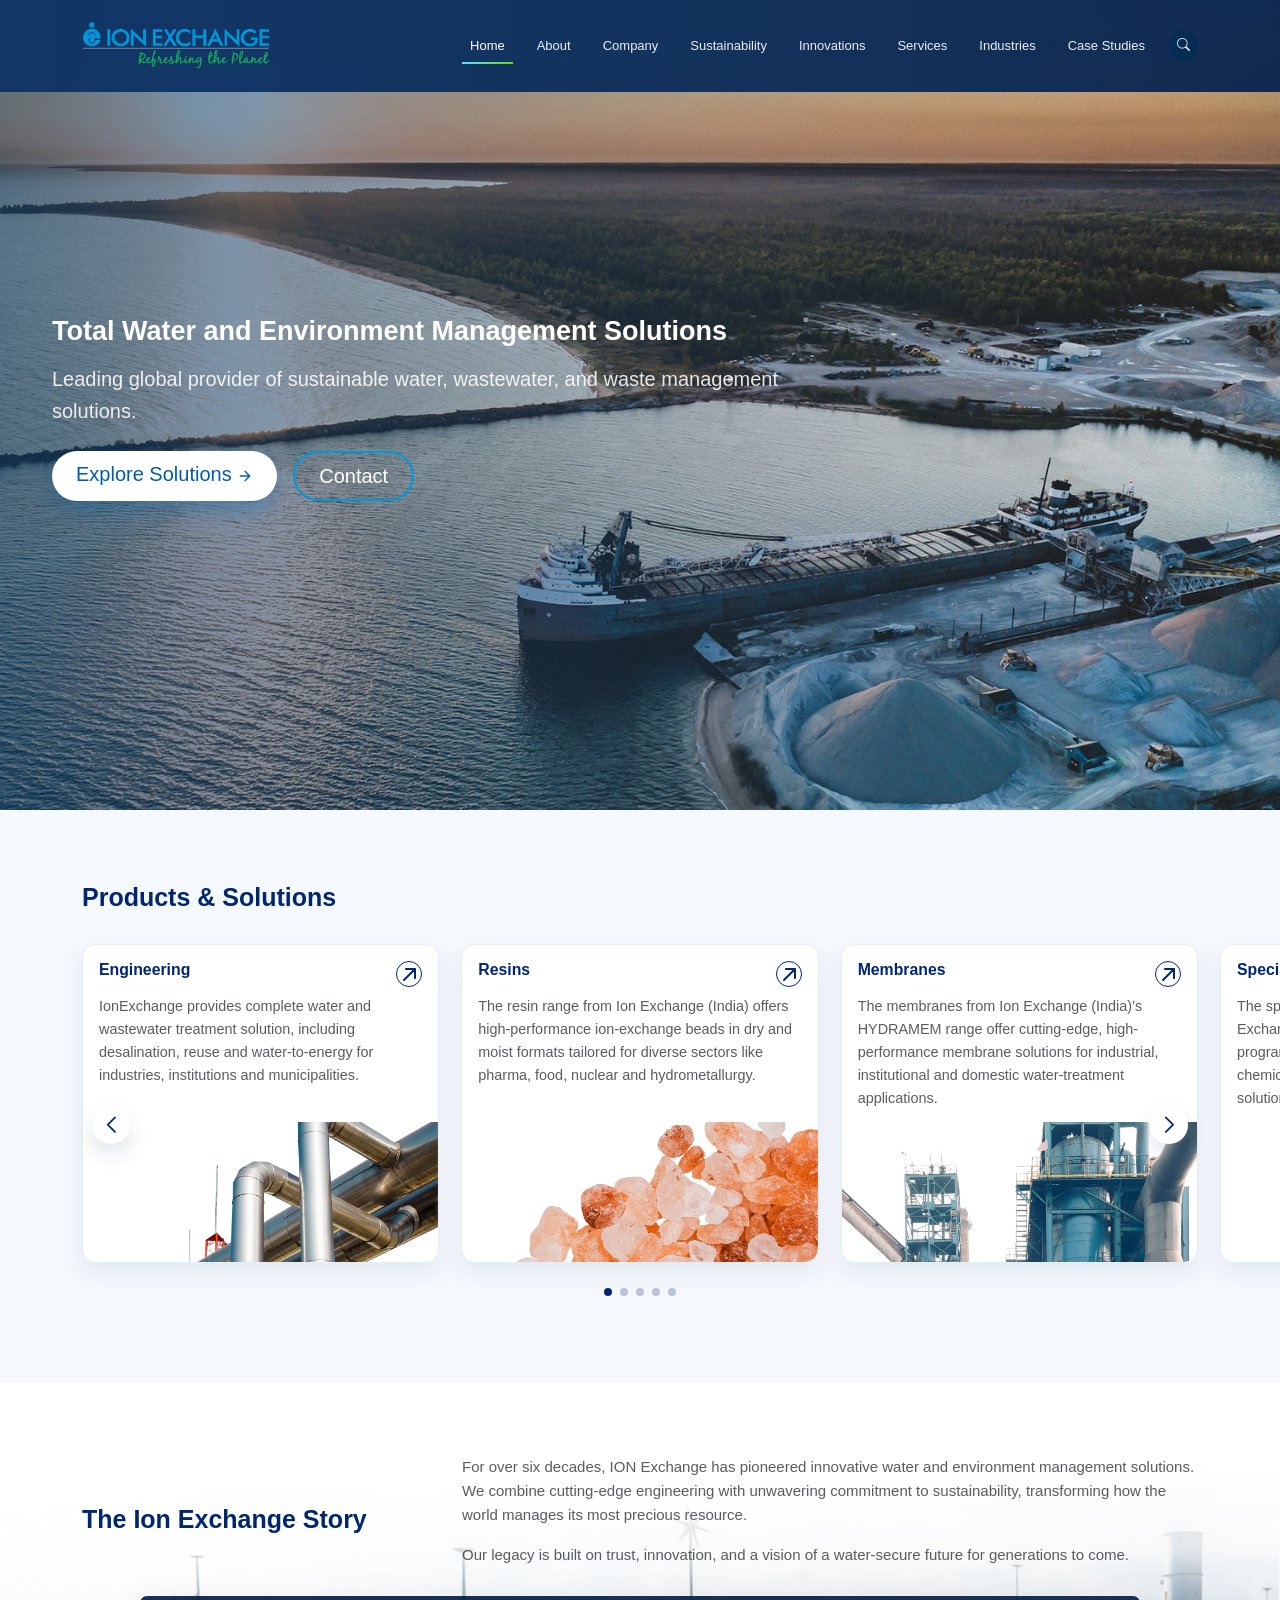
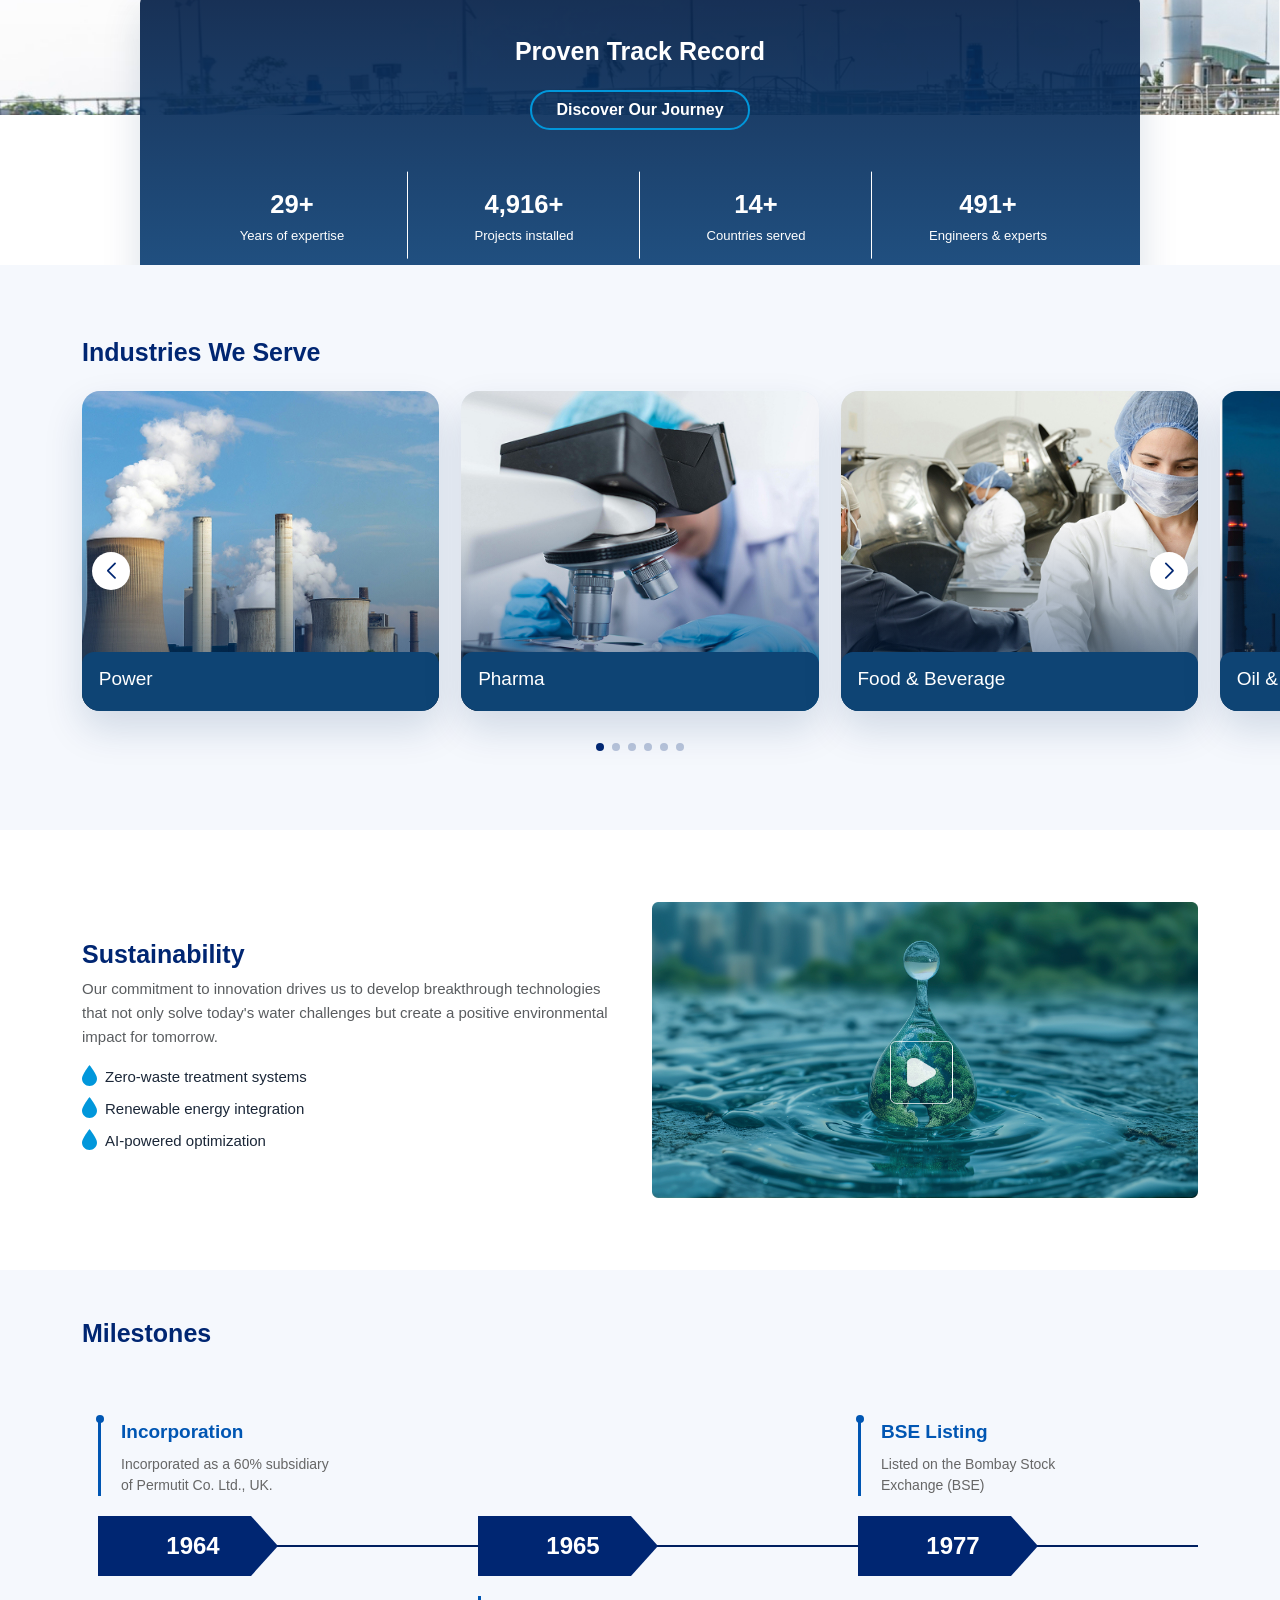
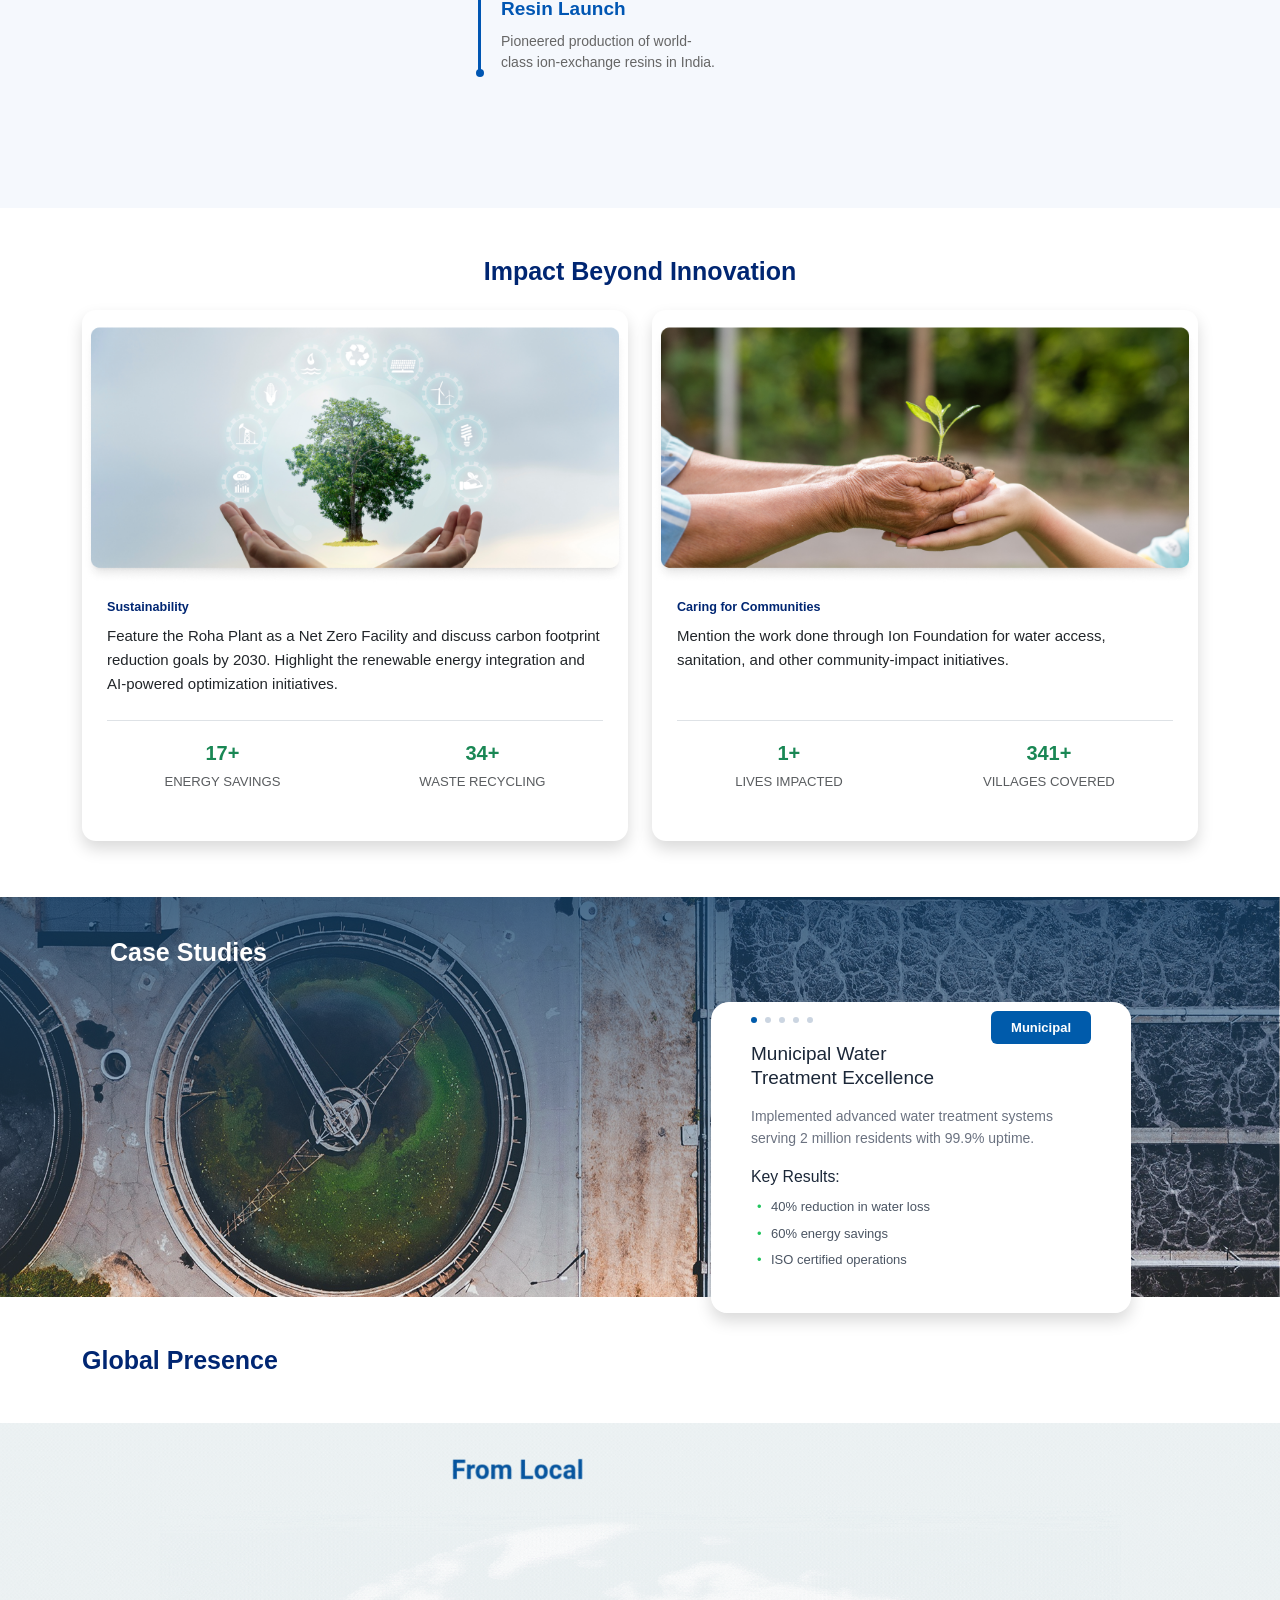
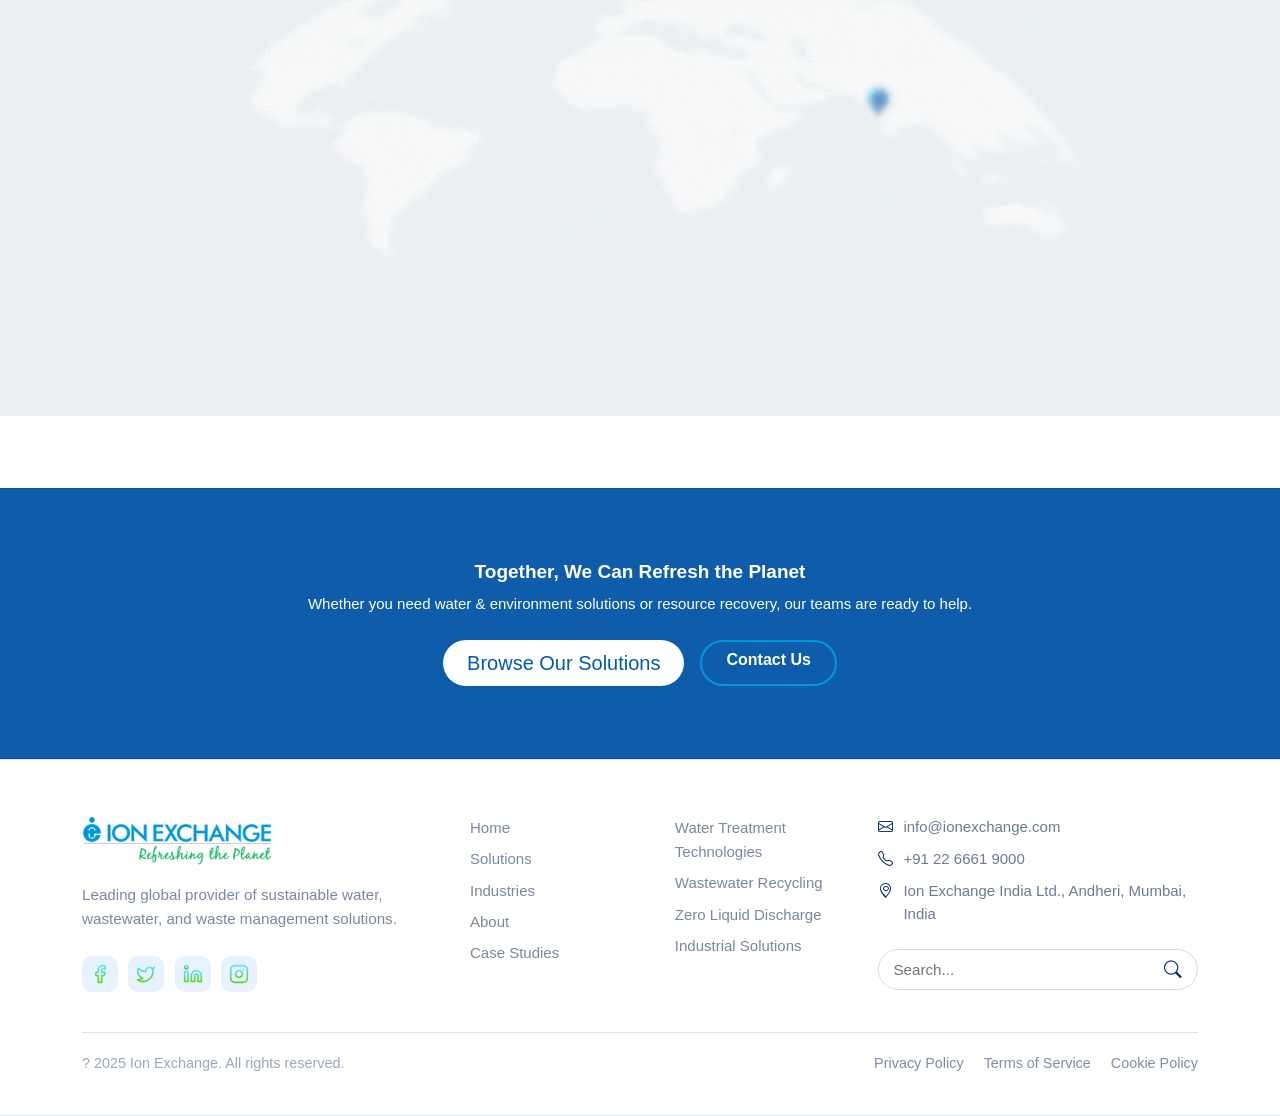
==== commit b49107b7: "10-changes" ====
--- a/index.html
+++ b/index.html
@@ -12,107 +12,16 @@
     integrity="sha384-QWTKZyjpPEjISv5WaRU9OFeRpok6YctnYmDr5pNlyT2bRjXh0JMhjY6hW+ALEwIH" crossorigin="anonymous">
   <link href="https://cdn.jsdelivr.net/npm/bootstrap-icons@1.11.3/font/bootstrap-icons.css" rel="stylesheet">
   <link rel="stylesheet" href="https://cdn.jsdelivr.net/npm/swiper@11/swiper-bundle.min.css">
+  <link
+  rel="stylesheet"
+  href="https://unpkg.com/swiper@11/swiper-bundle.min.css"
+/>
   <link href="https://unpkg.com/aos@2.3.1/dist/aos.css" rel="stylesheet">
   <link rel="stylesheet" href="assets/css/style.css">
-
-  <style>
-    .button-container {
-      position: relative;
-      /* Using 'group' logic from Tailwind via parent hover */
-    }
-
-    /* The blurred background glow */
-    .button-glow {
-      position: absolute;
-      inset: -4px;
-      /* Matches -inset-1 */
-      background: linear-gradient(to right, #0197DB, #FFFFFF, #0197DB);
-      border-radius: 40px;
-      /* Changed to 40px */
-      filter: blur(8px);
-      opacity: 0.2;
-      transition: opacity 1000ms ease, filter 1000ms ease;
-    }
-
-    .button-container:hover .button-glow {
-      opacity: 0.6;
-      transition-duration: 200ms;
-    }
-
-    /* * MAIN BUTTON STRUCTURE 
-         */
-    .cosmic-button {
-      position: relative;
-      padding: 1px;
-      /* The border width */
-      background: transparent;
-      border-radius: 40px;
-      /* Changed to 40px */
-      border: none;
-      cursor: pointer;
-      overflow: hidden;
-      transition: transform 300ms ease;
-      outline: none;
-    }
-
-    .button-container:hover .cosmic-button {
-      transform: scale(1.05);
-    }
-
-    /* * SPINNING GRADIENT ANIMATION 
-         */
-    .spinning-gradient {
-      position: absolute;
-      inset: -1000%;
-      /* Huge negative inset to ensure coverage while spinning */
-      background: conic-gradient(from 90deg at 50% 50%,
-          #0197DB 0%,
-          #FFFFFF 50%,
-          #0197DB 100%);
-      animation: spin 3s linear infinite;
-    }
-
-    @keyframes spin {
-      from {
-        transform: rotate(0deg);
-      }
-
-      to {
-        transform: rotate(360deg);
-      }
-    }
-
-    /* * INNER BUTTON CONTENT (The Mask) 
-         */
-    .button-content {
-      position: relative;
-      display: inline-flex;
-      height: 3rem;
-      /* h-14 */
-      width: 12rem;
-      /* w-48 */
-      align-items: center;
-      justify-content: center;
-      gap: 0.5rem;
-      border-radius: 39px;
-      /* Changed to 39px (Outer 40px - 1px Padding) */
-      background: rgba(9, 57, 100, 0.57);
-      /* Changed to White */
-      color: #ffffff;
-      /* Changed to Blue */
-      font-size: 0.875rem;
-      /* text-sm */
-      font-weight: 600;
-      /* font-semibold */
-      backdrop-filter: blur(24px);
-      /* backdrop-blur-3xl */
-      z-index: 1;
-      /* Ensure it sits on top of the spinner */
-      box-shadow: 0 4px 6px -1px rgba(0, 0, 0, 0.1), 0 2px 4px -1px rgba(0, 0, 0, 0.06);
-      /* Added subtle shadow for contrast on white */
-    }
-  </style>
+  <link rel="stylesheet" href="assets/css/style-part-2.css">
 </head>
+
+
 
 <body>
   <header class="hero position-relative">
@@ -157,303 +66,160 @@
       <h1 class="display-6 fw-bold mb-3">Total Water and Environment Management Solutions</h1>
       <p class="lead mb-4">Leading global provider of sustainable water, wastewater, and waste management solutions.</p>
       <div class="d-flex flex-wrap gap-3">
-        <!-- <a href="#products" class="btn btn-brand btn-lg px-4">Explore Solutions <svg xmlns="http://www.w3.org/2000/svg"
+        <a href="#products" class="btn btn-brand btn-lg px-4">Explore Solutions <svg xmlns="http://www.w3.org/2000/svg"
             width="16" height="16" viewBox="0 0 16 16" fill="none">
             <path d="M3.33334 8H12.6667" stroke="#005BAB" stroke-width="1.33333" stroke-linecap="round"
               stroke-linejoin="round" />
             <path d="M8 3.33331L12.6667 7.99998L8 12.6666" stroke="#005BAB" stroke-width="1.33333"
               stroke-linecap="round" stroke-linejoin="round" />
           </svg>
-        </a> -->
-        <div class="button-container">
-          <!-- Background Glow Layer -->
-          <div class="button-glow"></div>
-
-          <!-- Main Button -->
-          <button class="cosmic-button">
-            <!-- The Spinning Conic Gradient -->
-            <div class="spinning-gradient"></div>
-            <!-- The Visible Content -->
-            <div class="button-content">
-              <span>Contact Us</span>
-              <!-- Icon Removed -->
-            </div>
-          </button>
-        </div>
-
+        </a>
         <a href="#footer" class="btn btn-outline-light btn-lg px-4">Contact</a>
       </div>
     </div>
   </header>
 
   <main>
-    <section id="products" class="py-6 bg-light " data-aos="fade-up" data-aos-duration="850">
+    <section id="products" class="py-6 bg-light reveal" data-aos="fade-up" data-aos-duration="850">
       <div class="container">
-        <div class="d-flex align-items-center justify-content-center mb-4">
-          <h2 class="section-title" data-aos="fade-up" data-aos-delay="60">From Products to Solutions, Revolutionizing
-            Water Care</h2>
+        <div class="d-flex align-items-center justify-content-between mb-4">
+          <h2 class="section-title" data-aos="fade-up" data-aos-delay="60">Products &amp; Solutions</h2>
           <!-- <a href="#" class="text-primary fw-semibold small">View all &gt;</a> -->
         </div>
-        <div class="solution-tabs" data-aos="fade-up" data-aos-delay="80">
-          <button type="button" class="solution-tab active" data-tab="products-panel">Products</button>
-          <button type="button" class="solution-tab" data-tab="solutions-panel">Solutions</button>
-        </div>
-
-        <div class="solution-panels">
-          <div class="solution-panel active" id="products-panel">
-            <div class="swiper product-swiper" data-aos="fade-up" data-aos-delay="120">
-              <div class="swiper-wrapper">
-                <div class="swiper-slide">
-                  <div class="card product-card h-100">
-                    <div class="card-body">
-                      <div class="d-flex justify-content-between align-items-start mb-2">
-                        <h4 class="mb-0 text-primary fw-semibold">SSD</h4>
-                        <span class="pill">
-                          <svg xmlns="http://www.w3.org/2000/svg" width="26" height="26" viewBox="0 0 26 26"
-                            fill="none">
-                            <circle cx="13" cy="13" r="12.5" stroke="#002672" />
-                            <path
-                              d="M7.29289 18.2929C6.90237 18.6834 6.90237 19.3166 7.29289 19.7071C7.68342 20.0976 8.31658 20.0976 8.70711 19.7071L8 19L7.29289 18.2929ZM20 8C20 7.44771 19.5523 7 19 7L10 7C9.44772 7 9 7.44771 9 8C9 8.55228 9.44772 9 10 9H18V17C18 17.5523 18.4477 18 19 18C19.5523 18 20 17.5523 20 17L20 8ZM8 19L8.70711 19.7071L19.7071 8.70711L19 8L18.2929 7.29289L7.29289 18.2929L8 19Z"
-                              fill="#002672" />
-                          </svg>
-                        </span>
-                      </div>
-                      <p class="card-text small text-muted">Ion Exchange’s SSD (small‑scale desalination & packaged
-                        water systems) deliver compact, plug‑and‑play water treatment solutions, ideal for industrial,
-                        commercial or community water needs.</p>
-                    </div>
-                    <div class="product-img">
-                      <img src="./assets/img/produtcs/ssd.png" alt="Engineering" class="img-fluid">
-                    </div>
+        <div class="swiper product-swiper" data-aos="fade-up" data-aos-delay="120">
+          <div class="swiper-wrapper">
+            <div class="swiper-slide">
+              <div class="card product-card h-100">
+                <div class="card-body">
+                  <div class="d-flex justify-content-between align-items-start mb-2">
+                    <h4 class="mb-0 text-primary fw-semibold">Engineering</h4>
+                    <span class="pill">
+                      <svg xmlns="http://www.w3.org/2000/svg" width="26" height="26" viewBox="0 0 26 26" fill="none">
+                        <path
+                          d="M7.29289 18.2929C6.90237 18.6834 6.90237 19.3166 7.29289 19.7071C7.68342 20.0976 8.31658 20.0976 8.70711 19.7071L8 19L7.29289 18.2929ZM20 8C20 7.44771 19.5523 7 19 7L10 7C9.44772 7 9 7.44771 9 8C9 8.55228 9.44772 9 10 9H18V17C18 17.5523 18.4477 18 19 18C19.5523 18 20 17.5523 20 17L20 8ZM8 19L8.70711 19.7071L19.7071 8.70711L19 8L18.2929 7.29289L7.29289 18.2929L8 19Z"
+                          fill="#002672" />
+                        <circle cx="13" cy="13" r="12.5" stroke="#002672" />
+                      </svg>
+                    </span>
                   </div>
-                </div>
-                <div class="swiper-slide">
-                  <div class="card product-card h-100">
-                    <div class="card-body">
-                      <div class="d-flex justify-content-between align-items-start mb-2">
-                        <h4 class="mb-0 text-primary fw-semibold">Resins</h4>
-                        <span class="pill">
-                          <svg xmlns="http://www.w3.org/2000/svg" width="26" height="26" viewBox="0 0 26 26"
-                            fill="none">
-                            <circle cx="13" cy="13" r="12.5" stroke="#002672" />
-                            <path
-                              d="M7.29289 18.2929C6.90237 18.6834 6.90237 19.3166 7.29289 19.7071C7.68342 20.0976 8.31658 20.0976 8.70711 19.7071L8 19L7.29289 18.2929ZM20 8C20 7.44771 19.5523 7 19 7L10 7C9.44772 7 9 7.44771 9 8C9 8.55228 9.44772 9 10 9H18V17C18 17.5523 18.4477 18 19 18C19.5523 18 20 17.5523 20 17L20 8ZM8 19L8.70711 19.7071L19.7071 8.70711L19 8L18.2929 7.29289L7.29289 18.2929L8 19Z"
-                              fill="#002672" />
-                          </svg>
-                        </span>
-                      </div>
-                      <p class="card-text small text-muted">The resin range from Ion Exchange (India) offers
-                        high-performance ion-exchange beads in dry and moist formats tailored for diverse sectors like
-                        pharma, food, nuclear
-                        and hydrometallurgy.</p>
-                    </div>
-                    <div class="product-img">
-                      <img src="./assets/img/produtcs/resin.png" alt="Resins" class="img-fluid">
-                    </div>
+                  <p class="card-text small text-muted">IonExchange provides complete water and wastewater treatment
+                    solution, including desalination, reuse and water-to-energy for industries, institutions and
+                    municipalities.</p>
+                </div>
+                <div class="product-img">
+                  <img src="./assets/img/product-1.png" alt="Engineering" class="img-fluid">
+                </div>
+              </div>
+            </div>
+            <div class="swiper-slide">
+              <div class="card product-card h-100">
+                <div class="card-body">
+                  <div class="d-flex justify-content-between align-items-start mb-2">
+                    <h4 class="mb-0 text-primary fw-semibold">Resins</h4>
+                    <span class="pill">
+                      <svg xmlns="http://www.w3.org/2000/svg" width="26" height="26" viewBox="0 0 26 26" fill="none">
+                        <path
+                          d="M7.29289 18.2929C6.90237 18.6834 6.90237 19.3166 7.29289 19.7071C7.68342 20.0976 8.31658 20.0976 8.70711 19.7071L8 19L7.29289 18.2929ZM20 8C20 7.44771 19.5523 7 19 7L10 7C9.44772 7 9 7.44771 9 8C9 8.55228 9.44772 9 10 9H18V17C18 17.5523 18.4477 18 19 18C19.5523 18 20 17.5523 20 17L20 8ZM8 19L8.70711 19.7071L19.7071 8.70711L19 8L18.2929 7.29289L7.29289 18.2929L8 19Z"
+                          fill="#002672" />
+                        <circle cx="13" cy="13" r="12.5" stroke="#002672" />
+                      </svg>
+                    </span>
                   </div>
-                </div>
-                <div class="swiper-slide">
-                  <div class="card product-card h-100">
-                    <div class="card-body">
-                      <div class="d-flex justify-content-between align-items-start mb-2">
-                        <h4 class="mb-0 text-primary fw-semibold">Membranes</h4>
-                        <span class="pill">
-                          <svg xmlns="http://www.w3.org/2000/svg" width="26" height="26" viewBox="0 0 26 26"
-                            fill="none">
-                            <circle cx="13" cy="13" r="12.5" stroke="#002672" />
-                            <path
-                              d="M7.29289 18.2929C6.90237 18.6834 6.90237 19.3166 7.29289 19.7071C7.68342 20.0976 8.31658 20.0976 8.70711 19.7071L8 19L7.29289 18.2929ZM20 8C20 7.44771 19.5523 7 19 7L10 7C9.44772 7 9 7.44771 9 8C9 8.55228 9.44772 9 10 9H18V17C18 17.5523 18.4477 18 19 18C19.5523 18 20 17.5523 20 17L20 8ZM8 19L8.70711 19.7071L19.7071 8.70711L19 8L18.2929 7.29289L7.29289 18.2929L8 19Z"
-                              fill="#002672" />
-                          </svg>
-                        </span>
-                      </div>
-                      <p class="card-text small text-muted">The membranes from Ion Exchange (India)’s HYDRAMEM range
-                        offer cutting-edge, high-performance membrane solutions for industrial, institutional and
-                        domestic water-treatment applications.</p>
-                    </div>
-                    <div class="product-img">
-                      <img src="./assets/img/produtcs/memebran.png" alt="Membranes" class="img-fluid">
-                    </div>
+                  <p class="card-text small text-muted">The resin range from Ion Exchange (India) offers
+                    high-performance ion-exchange beads in dry and moist formats tailored for diverse sectors like
+                    pharma, food, nuclear
+                    and hydrometallurgy.</p>
+                </div>
+                <div class="product-img">
+                  <img src="./assets/img/product-2.png" alt="Resins" class="img-fluid">
+                </div>
+              </div>
+            </div>
+            <div class="swiper-slide">
+              <div class="card product-card h-100">
+                <div class="card-body">
+                  <div class="d-flex justify-content-between align-items-start mb-2">
+                    <h4 class="mb-0 text-primary fw-semibold">Membranes</h4>
+                    <span class="pill">
+                      <svg xmlns="http://www.w3.org/2000/svg" width="26" height="26" viewBox="0 0 26 26" fill="none">
+                        <path
+                          d="M7.29289 18.2929C6.90237 18.6834 6.90237 19.3166 7.29289 19.7071C7.68342 20.0976 8.31658 20.0976 8.70711 19.7071L8 19L7.29289 18.2929ZM20 8C20 7.44771 19.5523 7 19 7L10 7C9.44772 7 9 7.44771 9 8C9 8.55228 9.44772 9 10 9H18V17C18 17.5523 18.4477 18 19 18C19.5523 18 20 17.5523 20 17L20 8ZM8 19L8.70711 19.7071L19.7071 8.70711L19 8L18.2929 7.29289L7.29289 18.2929L8 19Z"
+                          fill="#002672" />
+                        <circle cx="13" cy="13" r="12.5" stroke="#002672" />
+                      </svg>
+                    </span>
                   </div>
-                </div>
-                <div class="swiper-slide">
-                  <div class="card product-card h-100">
-                    <div class="card-body">
-                      <div class="d-flex justify-content-between alignments-start mb-2">
-                        <h4 class="mb-0 text-primary fw-semibold">Speciality Chemicals</h4>
-                        <span class="pill">
-                          <svg xmlns="http://www.w3.org/2000/svg" width="26" height="26" viewBox="0 0 26 26"
-                            fill="none">
-                            <circle cx="13" cy="13" r="12.5" stroke="#002672" />
-                            <path
-                              d="M7.29289 18.2929C6.90237 18.6834 6.90237 19.3166 7.29289 19.7071C7.68342 20.0976 8.31658 20.0976 8.70711 19.7071L8 19L7.29289 18.2929ZM20 8C20 7.44771 19.5523 7 19 7L10 7C9.44772 7 9 7.44771 9 8C9 8.55228 9.44772 9 10 9H18V17C18 17.5523 18.4477 18 19 18C19.5523 18 20 17.5523 20 17L20 8ZM8 19L8.70711 19.7071L19.7071 8.70711L19 8L18.2929 7.29289L7.29289 18.2929L8 19Z"
-                              fill="#002672" />
-                          </svg>
-                        </span>
-                      </div>
-                      <p class="card-text small text-muted">The speciality-chemicals offering from Ion Exchange (India)
-                        features customised treatment programmes including boiler/cooling water chemicals, antiscalants
-                        and membrane cleaning solutions
-                        for industrial use.</p>
-                    </div>
-                    <div class="product-img">
-                      <img src="./assets/img/produtcs/speciality.png" alt="Speciality Chemicals" class="img-fluid">
-                    </div>
+                  <p class="card-text small text-muted"> The membranes from Ion Exchange (India)’s HYDRAMEM range offer
+                    cutting-edge, high-performance membrane solutions for industrial, institutional and domestic
+                    water-treatment applications.</p>
+                </div>
+                <div class="product-img">
+                  <img src="./assets/img/product-3.png" alt="Membranes" class="img-fluid">
+                </div>
+              </div>
+            </div>
+            <div class="swiper-slide">
+              <div class="card product-card h-100">
+                <div class="card-body">
+                  <div class="d-flex justify-content-between alignments-start mb-2">
+                    <h4 class="mb-0 text-primary fw-semibold">Speciality Chemicals</h4>
+                    <span class="pill">
+                      <svg xmlns="http://www.w3.org/2000/svg" width="26" height="26" viewBox="0 0 26 26" fill="none">
+                        <path
+                          d="M7.29289 18.2929C6.90237 18.6834 6.90237 19.3166 7.29289 19.7071C7.68342 20.0976 8.31658 20.0976 8.70711 19.7071L8 19L7.29289 18.2929ZM20 8C20 7.44771 19.5523 7 19 7L10 7C9.44772 7 9 7.44771 9 8C9 8.55228 9.44772 9 10 9H18V17C18 17.5523 18.4477 18 19 18C19.5523 18 20 17.5523 20 17L20 8ZM8 19L8.70711 19.7071L19.7071 8.70711L19 8L18.2929 7.29289L7.29289 18.2929L8 19Z"
+                          fill="#002672" />
+                        <circle cx="13" cy="13" r="12.5" stroke="#002672" />
+                      </svg>
+                    </span>
                   </div>
-                </div>
-                <div class="swiper-slide">
-                  <div class="card product-card h-100">
-                    <div class="card-body">
-                      <div class="d-flex justify-content-between align-items-start mb-2">
-                        <h4 class="mb-0 text-primary fw-semibold">Zero B (Home Water Solutions)</h4>
-                        <span class="pill">
-                          <svg xmlns="http://www.w3.org/2000/svg" width="26" height="26" viewBox="0 0 26 26"
-                            fill="none">
-                            <circle cx="13" cy="13" r="12.5" stroke="#002672" />
-                            <path
-                              d="M7.29289 18.2929C6.90237 18.6834 6.90237 19.3166 7.29289 19.7071C7.68342 20.0976 8.31658 20.0976 8.70711 19.7071L8 19L7.29289 18.2929ZM20 8C20 7.44771 19.5523 7 19 7L10 7C9.44772 7 9 7.44771 9 8C9 8.55228 9.44772 9 10 9H18V17C18 17.5523 18.4477 18 19 18C19.5523 18 20 17.5523 20 17L20 8ZM8 19L8.70711 19.7071L19.7071 8.70711L19 8L18.2929 7.29289L7.29289 18.2929L8 19Z"
-                              fill="#002672" />
-                          </svg>
-                        </span>
-                      </div>
-                      <p class="card-text small text-muted">Zero B brings Ion Exchange’s proven water technology to
-                        homes, delivering safe, purified drinking water through trusted appliances.</p>
-                    </div>
-                    <div class="product-img">
-                      <img src="./assets/img/produtcs/zero-b.png" alt="Zero B" class="img-fluid">
-                    </div>
+                  <p class="card-text small text-muted">The speciality-chemicals offering from Ion Exchange (India)
+                    features customised treatment programmes including boiler/cooling water chemicals, antiscalants
+                    and membrane cleaning solutions
+                    for industrial use.</p>
+                </div>
+                <div class="product-img">
+                  <img src="./assets/img/product-1.png" alt="Speciality Chemicals" class="img-fluid">
+                </div>
+              </div>
+            </div>
+            <div class="swiper-slide">
+              <div class="card product-card h-100">
+                <div class="card-body">
+                  <div class="d-flex justify-content-between align-items-start mb-2">
+                    <h4 class="mb-0 text-primary fw-semibold">Instrument Automation</h4>
+                    <span class="pill">
+                      <svg xmlns="http://www.w3.org/2000/svg" width="26" height="26" viewBox="0 0 26 26" fill="none">
+                        <path
+                          d="M7.29289 18.2929C6.90237 18.6834 6.90237 19.3166 7.29289 19.7071C7.68342 20.0976 8.31658 20.0976 8.70711 19.7071L8 19L7.29289 18.2929ZM20 8C20 7.44771 19.5523 7 19 7L10 7C9.44772 7 9 7.44771 9 8C9 8.55228 9.44772 9 10 9H18V17C18 17.5523 18.4477 18 19 18C19.5523 18 20 17.5523 20 17L20 8ZM8 19L8.70711 19.7071L19.7071 8.70711L19 8L18.2929 7.29289L7.29289 18.2929L8 19Z"
+                          fill="#002672" />
+                        <circle cx="13" cy="13" r="12.5" stroke="#002672" />
+                      </svg>
+                    </span>
                   </div>
-                </div>
-              </div>
-              <div class="swiper-button-prev"></div>
-              <div class="swiper-button-next"></div>
-              <div class="swiper-pagination"></div>
-            </div>
-          </div>
-
-          <div class="solution-panel" id="solutions-panel">
-            <div class="swiper solution-swiper" data-aos="fade-up" data-aos-delay="120">
-              <div class="swiper-wrapper">
-                <div class="swiper-slide">
-                  <div class="card product-card h-100">
-                    <div class="card-body">
-                      <div class="d-flex justify-content-between align-items-start mb-2">
-                        <h4 class="mb-0 text-primary fw-semibold">Digital Solutions</h4>
-                        <span class="pill">
-                          <svg xmlns="http://www.w3.org/2000/svg" width="26" height="26" viewBox="0 0 26 26"
-                            fill="none">
-                            <circle cx="13" cy="13" r="12.5" stroke="#002672" />
-                            <path
-                              d="M7.29289 18.2929C6.90237 18.6834 6.90237 19.3166 7.29289 19.7071C7.68342 20.0976 8.31658 20.0976 8.70711 19.7071L8 19L7.29289 18.2929ZM20 8C20 7.44771 19.5523 7 19 7L10 7C9.44772 7 9 7.44771 9 8C9 8.55228 9.44772 9 10 9H18V17C18 17.5523 18.4477 18 19 18C19.5523 18 20 17.5523 20 17L20 8ZM8 19L8.70711 19.7071L19.7071 8.70711L19 8L18.2929 7.29289L7.29289 18.2929L8 19Z"
-                              fill="#002672" />
-                          </svg>
-                        </span>
-                      </div>
-                      <p class="card-text small text-muted">Ion Exchange’s Digital Solutions leverage automation,
-                        instrumentation and remote-monitoring systems to deliver precision, control and 24x7 reliability
-                        in water and wastewater operations.</p>
-                    </div>
-                    <div class="product-img">
-                      <img src="./assets/img/solutions/digital-solutions.png" alt="Digital Solutions" class="img-fluid">
-                    </div>
-                  </div>
-                </div>
-
-                <div class="swiper-slide">
-                  <div class="card product-card h-100">
-                    <div class="card-body">
-                      <div class="d-flex justify-content-between align-items-start mb-2">
-                        <h4 class="mb-0 text-primary fw-semibold">Water Treatment Services</h4>
-                        <span class="pill">
-                          <svg xmlns="http://www.w3.org/2000/svg" width="26" height="26" viewBox="0 0 26 26"
-                            fill="none">
-                            <circle cx="13" cy="13" r="12.5" stroke="#002672" />
-                            <path
-                              d="M7.29289 18.2929C6.90237 18.6834 6.90237 19.3166 7.29289 19.7071C7.68342 20.0976 8.31658 20.0976 8.70711 19.7071L8 19L7.29289 18.2929ZM20 8C20 7.44771 19.5523 7 19 7L10 7C9.44772 7 9 7.44771 9 8C9 8.55228 9.44772 9 10 9H18V17C18 17.5523 18.4477 18 19 18C19.5523 18 20 17.5523 20 17L20 8ZM8 19L8.70711 19.7071L19.7071 8.70711L19 8L18.2929 7.29289L7.29289 18.2929L8 19Z"
-                              fill="#002672" />
-                          </svg>
-                        </span>
-                      </div>
-                      <p class="card-text small text-muted">Ion Exchange offers comprehensive services—from plant
-                        operations and maintenance to consultancy and remote monitoring—ensuring turnkey support and
-                        long-term efficiency for water treatment plants.</p>
-                    </div>
-                    <div class="product-img">
-                      <img src="./assets/img/solutions/water-treatement-service.png" alt="Water Treatment Services"
-                        class="img-fluid">
-                    </div>
-                  </div>
-                </div>
-
-                <div class="swiper-slide">
-                  <div class="card product-card h-100">
-                    <div class="card-body">
-                      <div class="d-flex justify-content-between align-items-start mb-2">
-                        <h4 class="mb-0 text-primary fw-semibold">Custom Solutions</h4>
-                        <span class="pill">
-                          <svg xmlns="http://www.w3.org/2000/svg" width="26" height="26" viewBox="0 0 26 26"
-                            fill="none">
-                            <circle cx="13" cy="13" r="12.5" stroke="#002672" />
-                            <path
-                              d="M7.29289 18.2929C6.90237 18.6834 6.90237 19.3166 7.29289 19.7071C7.68342 20.0976 8.31658 20.0976 8.70711 19.7071L8 19L7.29289 18.2929ZM20 8C20 7.44771 19.5523 7 19 7L10 7C9.44772 7 9 7.44771 9 8C9 8.55228 9.44772 9 10 9H18V17C18 17.5523 18.4477 18 19 18C19.5523 18 20 17.5523 20 17L20 8ZM8 19L8.70711 19.7071L19.7071 8.70711L19 8L18.2929 7.29289L7.29289 18.2929L8 19Z"
-                              fill="#002672" />
-                          </svg>
-                        </span>
-                      </div>
-                      <p class="card-text small text-muted">Ion Exchange delivers custom-engineered solutions tailored
-                        to unique water and wastewater challenges—from modular treatment plants to specialized
-                        purification systems across industries.</p>
-                    </div>
-                    <div class="product-img">
-                      <img src="./assets/img/solutions/low-angle-view-pipes-against-sky 1.png" alt="Custom Solutions"
-                        class="img-fluid">
-                    </div>
-                  </div>
-                </div>
-
-                <div class="swiper-slide">
-                  <div class="card product-card h-100">
-                    <div class="card-body">
-                      <div class="d-flex justify-content-between alignments-start mb-2">
-                        <h4 class="mb-0 text-primary fw-semibold">Instrument Automation</h4>
-                        <span class="pill">
-                          <svg xmlns="http://www.w3.org/2000/svg" width="26" height="26" viewBox="0 0 26 26"
-                            fill="none">
-                            <circle cx="13" cy="13" r="12.5" stroke="#002672" />
-                            <path
-                              d="M7.29289 18.2929C6.90237 18.6834 6.90237 19.3166 7.29289 19.7071C7.68342 20.0976 8.31658 20.0976 8.70711 19.7071L8 19L7.29289 18.2929ZM20 8C20 7.44771 19.5523 7 19 7L10 7C9.44772 7 9 7.44771 9 8C9 8.55228 9.44772 9 10 9H18V17C18 17.5523 18.4477 18 19 18C19.5523 18 20 17.5523 20 17L20 8ZM8 19L8.70711 19.7071L19.7071 8.70711L19 8L18.2929 7.29289L7.29289 18.2929L8 19Z"
-                              fill="#002672" />
-                          </svg>
-                        </span>
-                      </div>
-                      <p class="card-text small text-muted">The instrument and automation solutions from Ion Exchange
-                        provide industrial-grade monitoring and control systems for water quality, effluent and process
-                        parameters.</p>
-                    </div>
-                    <div class="product-img">
-                      <img src="./assets/img/solutions/intrument-automotion.png" alt="Instrument Automation"
-                        class="img-fluid">
-                    </div>
-                  </div>
-                </div>
-              </div>
-
-              <div class="swiper-button-prev"></div>
-              <div class="swiper-button-next"></div>
-              <div class="swiper-pagination"></div>
-              <!-- </div> -->
-            </div>
-          </div>
-        </div>
+                  <p class="card-text small text-muted">The instrument and automation solutions from Ion Exchange
+                    (India) Ltd. deliver industrial-grade monitoring and control systems for water quality, effluent
+                    and process parameters.</p>
+                </div>
+                <div class="product-img">
+                  <img src="./assets/img/product-2.png" alt="Instrumentation" class="img-fluid">
+                </div>
+              </div>
+            </div>
+          </div>
+          <div class="swiper-button-prev"></div>
+          <div class="swiper-button-next"></div>
+          <div class="swiper-pagination"></div>
+        </div>
+      </div>
     </section>
 
-    <section id="story" class="py-6 " data-aos="fade-up">
+    <section id="story" class="py-6 " data-aos="fade-up" data-aos-duration="850">
       <div class="container">
         <div class="row g-4 align-items-center">
-          <div class="col-lg-4">
+          <div class="col-lg-4" data-aos="fade-right" data-aos-delay="60">
             <h2 class="section-title">The Ion Exchange Story</h2>
           </div>
-          <div class="col-lg-8">
+          <div class="col-lg-8" data-aos="fade-left" data-aos-delay="120">
             <p class="text-muted mb-3"> For over six decades, ION Exchange has pioneered innovative water and
               environment management solutions. We
               combine cutting-edge engineering with unwavering commitment to sustainability, transforming how the world
@@ -462,13 +228,12 @@
               for generations to come.
             </p>
           </div>
-
           <div>
             <div class="story-panel round">
               <h2 class="section-title text-white text-center py-3">Proven Track Record</h2>
-              <!-- <div style="display: flex; justify-content: center; margin-bottom: 30px;">
+              <div style="display: flex; justify-content: center; margin-bottom: 30px;">
                 <a href="#footer" class="btn btn-outline-light fw-semibold px-4 m-auto">Discover Our Journey</a>
-              </div> -->
+              </div>
               <div class="story-overlay">
                 <div>
                   <div class="stat">60+</div>
@@ -495,14 +260,15 @@
       </div>
     </section>
 
-    <section id="industries" class="py-6 mt-10 bg-light  show" data-aos="fade-up">
+    <section id="industries" class="py-6 mt-10 bg-light reveal show" data-aos="fade-up" data-aos-offset="140"
+      data-aos-duration="850">
       <div class="container">
         <div class="d-flex align-items-center justify-content-between mb-4">
           <h2 class="section-title mb-0" data-aos="fade-up" data-aos-delay="60">Industries We Serve</h2>
         </div>
-        <div class="swiper industry-swiper" data-aos="fade-up">
+        <div class="swiper industry-swiper" data-aos="fade-up" data-aos-delay="120">
           <div class="swiper-wrapper">
-            <div class="swiper-slide" data-aos="fade-up">
+            <div class="swiper-slide" data-aos="fade-up" data-aos-delay="120">
               <div class="industry-card">
                 <img src="./assets/img/ind-power.jpg" alt="Power industry">
                 <div class="industry-info">
@@ -511,7 +277,7 @@
                 </div>
               </div>
             </div>
-            <div class="swiper-slide" data-aos="fade-up">
+            <div class="swiper-slide" data-aos="fade-up" data-aos-delay="160">
               <div class="industry-card">
                 <img src="./assets/img/ind-food.jpg" alt="Pharma industry">
                 <div class="industry-info">
@@ -520,7 +286,7 @@
                 </div>
               </div>
             </div>
-            <div class="swiper-slide" data-aos="fade-up">
+            <div class="swiper-slide" data-aos="fade-up" data-aos-delay="200">
               <div class="industry-card">
                 <img src="./assets/img/ind-pharma.jpg" alt="Food and beverage industry">
                 <div class="industry-info">
@@ -530,7 +296,7 @@
                 </div>
               </div>
             </div>
-            <div class="swiper-slide" data-aos="fade-up">
+            <div class="swiper-slide" data-aos="fade-up" data-aos-delay="240">
               <div class="industry-card">
                 <img src="./assets/img/ind-gas.jpg" alt="Oil and gas industry">
                 <div class="industry-info">
@@ -539,7 +305,7 @@
                 </div>
               </div>
             </div>
-            <div class="swiper-slide" data-aos="fade-up">
+            <div class="swiper-slide" data-aos="fade-up" data-aos-delay="280">
               <div class="industry-card">
                 <img src="./assets/img/ind-Municipal.jpg" alt="Municipal industry">
                 <div class="industry-info">
@@ -548,7 +314,7 @@
                 </div>
               </div>
             </div>
-            <div class="swiper-slide" data-aos="fade-up">
+            <div class="swiper-slide" data-aos="fade-up" data-aos-delay="320">
               <div class="industry-card">
                 <img src="./assets/img/ind-manu.jpg" alt="Manufacturing industry">
                 <div class="industry-info">
@@ -565,7 +331,7 @@
       </div>
     </section>
 
-    <section id="sustainability" class="py-6 ">
+    <section id="sustainability" class="py-6 reveal">
       <div class="container">
         <div class="row g-4 align-items-center">
           <div class="col-lg-6">
@@ -609,12 +375,12 @@
       </div>
     </section>
 
-    <section id="milestones" class="py-6 pt-0 bg-light" data-aos="fade-up" data-aos-delay="100">
+    <section id="milestones" class="py-6 pt-0 bg-light" data-aos="fade-up" data-aos-delay="100" >
       <div class="container">
         <h2 class="section-title pt-5">Milestones</h3>
           <!-- <img src="./assets/img/timeline.svg" class="w-100" alt=""> -->
           <div class="main-wrapper">
-
+ 
             <!-- Scroll Container -->
             <div id="scrollContainer" class="roadmap-scroll-area cursor-grab">
 
@@ -713,7 +479,73 @@
       </div>
     </section>
 
-    <section id="case-studies" class="py-6 ">
+    <section class="py-5">
+  <div class="container">
+    <!-- Section Heading -->
+    <div class="text-center mb-4">
+      <h2 class="fw-bold" style="color: #002672;">Impact Beyond Innovation</h2>
+    </div>
+
+    <!-- Cards Row -->
+    <div class="row g-4">
+      <!-- Sustainability Card -->
+      <div class="col-md-6">
+        <div class="card h-100 shadow border-0">
+          <img src="./assets/img/sustainability.png" class="card-img-top pt-3" alt="Sustainability" />
+          <div class="impact-card-body">
+            <h5 class="card-title fw-bold mb-2 mt-3" style="color: #002672;">Sustainability</h5>
+            <p class="card-text mb-4">
+              Feature the Roha Plant as a Net Zero Facility and discuss carbon
+              footprint reduction goals by 2030. Highlight the renewable energy
+              integration and AI-powered optimization initiatives.
+            </p>
+
+            <div class="d-flex justify-content-around text-center gap-4 pb-5 border-top pt-3">
+              <div>
+                <div class="fw-bold text-success fs-5 stat">50%</div>
+                <small class="text-muted text-uppercase">Energy Savings</small>
+              </div>
+              <div>
+                <div class="fw-bold text-success fs-5 stat">100%</div>
+                <small class="text-muted text-uppercase">Waste Recycling</small>
+              </div>
+            </div>
+          </div>
+        </div>
+      </div>
+
+      <!-- Caring for Communities Card -->
+      <div class="col-md-6">
+        <div class="card h-100 shadow border-0">
+          <img src="./assets/img/communities.png" class="card-img-top pt-3" alt="Caring for Communities" />
+          <div class="impact-card-body">
+            <h5 class="card-title fw-bold mb-2 mt-3" style="color: #002672;">Caring for Communities</h5>
+            <p class="card-text mb-4">
+              Mention the work done through Ion Foundation for water access,
+              sanitation, and other community-impact initiatives.
+            </p>
+            <br>
+
+            <div class="d-flex justify-content-around text-center gap-4 pb-5 border-top pt-3">
+              <div>
+                <div class="fw-bold text-success fs-5 stat">5M+</div>
+                <small class="text-muted text-uppercase">Lives Impacted</small>
+              </div>
+              <div>
+                <div class="fw-bold text-success fs-5 stat">1,000+</div>
+                <small class="text-muted text-uppercase">Villages Covered</small>
+              </div>
+
+
+            </div>
+          </div>
+        </div>
+      </div>
+    </div>
+  </div>
+</section>
+
+    <!-- <section id="case-studies" class="py-6 reveal">
       <div class="case-fixed-media"></div>
       <div class="container position-relative">
         <div class="case-inner">
@@ -800,9 +632,10 @@
                 </div>
               </div>
             </div>
-            <div class="case-nav">
+            <div class="case-nav" >
               <button class="case-arrow case-prev" type="button" aria-label="Previous case">
                 <i class="bi bi-arrow-left"></i>
+                 
               </button>
               <button class="case-arrow case-next" type="button" aria-label="Next case">
                 <i class="bi bi-arrow-right"></i>
@@ -811,16 +644,156 @@
           </div>
         </div>
       </div>
-    </section>
-
-    <section id="global" class="py-6 pt-0 bg-white ">
+    </section> -->
+
+   <section class="secondary-case-studies-section mt-2 mb-5">
+    
+        <div class="case-bg"></div>
+  <div class="container">
+    <div class="row">
+      <!-- Left: large image -->
+      <div class="col-left">
+        <h2 class="case-title">Case Studies</h2>
+      </div>
+
+      <!-- Right: Swiper with pagination -->
+      <div class="col-right">
+        <div class="case-study-swiper-contaiiner shadow">
+        <div class="swiper case-swiper">
+          <div class="swiper-wrapper">
+            <!-- Slide 1 -->
+            <div class="swiper-slide">
+              <div class="case-card">
+                <div class="case-dots">
+                  <!-- <span></span><span></span><span></span><span></span> -->
+                </div>
+                <span class="case-tag">Municipal</span>
+
+                <h3>Municipal Water<br>Treatment Excellence</h3>
+                <p>
+                  Implemented advanced water treatment systems serving
+                  2 million residents with 99.9% uptime.
+                </p>
+                <h4>Key Results:</h4>
+                <ul class="case-results">
+                  <li>40% reduction in water loss</li>
+                  <li>60% energy savings</li>
+                  <li>ISO certified operations</li>
+                </ul>
+              </div>
+            </div>
+            <!-- Slide 2 -->
+            <div class="swiper-slide">
+              <div class="case-card">
+                <div class="case-dots">
+                  <!-- <span></span><span></span><span></span><span></span> -->
+                </div>
+                <span class="case-tag">Municipal</span>
+
+                <h3>Municipal Water<br>Treatment Excellence</h3>
+                <p>
+                  Implemented advanced water treatment systems serving
+                  2 million residents with 99.9% uptime.
+                </p>
+                <h4>Key Results:</h4>
+                <ul class="case-results">
+                  <li>40% reduction in water loss</li>
+                  <li>60% energy savings</li>
+                  <li>ISO certified operations</li>
+                </ul>
+              </div>
+            </div>
+            <!-- Slide 3 -->
+            <div class="swiper-slide">
+              <div class="case-card">
+                <div class="case-dots">
+                  <!-- <span></span><span></span><span></span><span></span> -->
+                </div>
+                <span class="case-tag">Municipal</span>
+
+                <h3>Municipal Water<br>Treatment Excellence</h3>
+                <p>
+                  Implemented advanced water treatment systems serving
+                  2 million residents with 99.9% uptime.
+                </p>
+                <h4>Key Results:</h4>
+                <ul class="case-results">
+                  <li>40% reduction in water loss</li>
+                  <li>60% energy savings</li>
+                  <li>ISO certified operations</li>
+                </ul>
+              </div>
+            </div>
+            <!-- Slide 4 -->
+            <div class="swiper-slide">
+              <div class="case-card">
+                <div class="case-dots">
+                  <!-- <span></span><span></span><span></span><span></span> -->
+                </div>
+                <span class="case-tag">Municipal</span>
+
+                <h3>Municipal Water<br>Treatment Excellence</h3>
+                <p>
+                  Implemented advanced water treatment systems serving
+                  2 million residents with 99.9% uptime.
+                </p>
+                <h4>Key Results:</h4>
+                <ul class="case-results">
+                  <li>40% reduction in water loss</li>
+                  <li>60% energy savings</li>
+                  <li>ISO certified operations</li>
+                </ul>
+              </div>
+            </div>
+            <!-- Slide 5 -->
+            <div class="swiper-slide">
+              <div class="case-card">
+                <div class="case-dots">
+                  <!-- <span></span><span></span><span></span><span></span> -->
+                </div>
+                <span class="case-tag">Municipal</span>
+
+                <h3>Municipal Water<br>Treatment Excellence</h3>
+                <p>
+                  Implemented advanced water treatment systems serving
+                  2 million residents with 99.9% uptime.
+                </p>
+                <h4>Key Results:</h4>
+                <ul class="case-results">
+                  <li>40% reduction in water loss</li>
+                  <li>60% energy savings</li>
+                  <li>ISO certified operations</li>
+                </ul>
+              </div>
+            </div>
+
+          
+          </div>
+
+          <!-- Pagination bullets -->
+          <div class="swiper-pagination"></div>
+        </div>
+        </div>
+       
+      </div>
+    </div>
+  </div>
+</section>
+
+
+    <section id="global" class="py-6 pt-0 bg-white reveal">
       <div class="container">
         <h2 class="section-title">Global Presence</h2>
 
       </div>
       <!-- <img src="./assets/img/map-pov.svg" class="w-100" alt="" srcset=""> -->
-      <section class="map-container">
-        <svg xmlns="http://www.w3.org/2000/svg" width="100%" height="100%" viewBox="0 0 1910 713" fill="none">
+      <section class="map-container mt-5">
+        <div class="map-wrapper">
+          <div class="map-image">
+            <img src="./assets/img/From Local to Global Innovation.gif" alt="Global Presence Map" class="w-100 h-100 object-fit-cover">
+          </div>
+          
+        <!-- <svg xmlns="http://www.w3.org/2000/svg" width="100%" height="100%" viewBox="0 0 1910 713" fill="none">
           <path
             d="M429.286 686.45C428.64 686.611 427.933 686.51 427.267 686.611C427.065 686.638 426.702 686.753 426.177 686.955C425.833 687.076 424.016 687.379 423.592 687.338C423.411 687.338 423.189 687.217 423.047 687.136L423.552 685.804C423.613 685.683 423.754 685.44 424.178 685.319C424.238 685.319 424.339 685.279 424.42 685.259C424.743 685.198 425.066 685.218 425.389 685.178C425.712 685.137 426.035 685.016 426.358 684.976C426.439 684.976 426.56 684.956 426.661 684.956C427.126 684.956 429.447 685.582 429.589 685.824C429.69 686.006 429.811 686.329 429.286 686.47V686.45ZM453.454 695.737L453.494 695.98L453.635 696.101L454.08 696.303L454.645 696.363L455.21 695.98L454.382 695.253L453.454 695.717V695.737ZM454.463 690.649C450.324 690.185 449.456 690.225 448.931 690.266C448.891 690.266 443.177 690.75 442.914 690.77C442.894 690.77 440.088 691.235 439.926 691.497C440.815 693.395 442.289 694.082 442.975 693.839C442.995 693.779 443.036 693.718 442.652 693.375C442.289 693.032 441.4 692.244 447.841 693.799C448.467 693.961 448.729 694.021 448.972 694.041C448.972 694.041 450.405 694.122 450.304 693.779C450.102 693.012 448.83 692.83 448.447 692.164C449.254 691.962 449.961 691.915 450.567 692.022C451.172 692.123 452 692.265 452.787 692.063C453.837 691.8 454.302 690.972 454.443 690.629L454.463 690.649ZM493.39 663.009C493.087 662.706 492.159 662.484 491.048 662.464C490.907 662.464 490.705 662.464 490.543 662.464C489.837 662.484 489.15 662.625 488.444 662.645C487.676 662.666 486.909 662.585 486.142 662.605C486.081 662.605 486 662.605 485.94 662.605C485.576 662.625 485.556 662.726 485.556 662.787C485.617 663.069 485.96 663.312 485.92 663.615C485.819 664.22 486.263 664.786 486.364 665.371C486.424 665.694 486.142 665.977 486.182 666.28C486.182 666.32 486.202 666.36 486.223 666.401C486.223 666.401 486.364 666.683 487.151 666.704C487.757 666.704 489.594 666.098 490.806 665.371C493.168 663.978 493.875 663.473 493.39 662.989V663.009ZM420.221 683.563C420.221 683.563 419.978 683.482 419.877 683.441C419.655 683.381 419.13 683.26 418.02 683.179C417.253 683.118 416.546 683.34 415.799 683.361C415.476 683.361 415.173 683.3 414.85 683.26H412.791C412.791 683.26 412.225 683.361 412.185 683.684C412.185 683.744 412.225 683.845 412.387 683.946C412.427 683.966 412.467 683.987 412.508 684.007C413.255 684.431 414.285 684.39 415.072 684.754C415.738 685.057 415.355 685.763 416.061 686.046C416.889 686.389 417.838 686.329 418.726 686.49C418.908 686.531 419.13 686.611 419.332 686.652C420.301 686.854 422.219 685.46 422.24 685.44C422.522 685.198 422.118 684.411 422.038 684.33L420.241 683.522L420.221 683.563ZM455.533 694.667C455.594 694.97 455.695 695.152 455.917 695.313C456.119 695.394 456.442 695.434 456.664 695.414C457.128 695.374 457.29 694.486 456.624 694.082C456.301 693.9 455.453 693.799 455.513 694.667H455.533ZM473.22 685.622C472.998 685.783 472.635 686.006 472.534 686.228C472.513 686.268 472.453 686.389 472.271 686.47C472.15 686.531 471.908 686.551 471.766 686.551C471.241 686.571 470.878 686.632 470.817 686.652C470.05 686.793 469.929 687.136 469.949 687.399C469.99 687.54 470.07 687.843 470.454 687.903C470.676 687.944 470.797 687.903 471.06 687.782L471.686 687.358L473.341 687.156L474.452 686.551L474.815 685.965L474.331 685.642L473.2 685.582L473.22 685.622ZM405.906 676.133C405.906 676.133 405.986 676.274 406.067 676.334C406.148 676.395 406.249 676.395 406.289 676.395C406.309 676.395 406.35 676.395 406.37 676.395L407.359 675.688C406.552 675.325 405.522 674.8 404.694 674.477C404.694 674.477 404.27 674.416 404.25 674.416C404.189 674.416 404.189 674.457 404.189 674.477C404.23 674.76 404.391 674.921 404.452 674.961C404.755 675.224 405.219 675.385 405.522 675.648C405.764 675.85 405.885 676.032 405.926 676.112L405.906 676.133ZM142.321 314.363L141.332 315.312L140.444 316.261L140.1 316.604L139.838 316.927L139.071 317.714L138.485 318.26L138.203 318.643L139.333 317.654L139.575 317.371L140.545 316.523L141.695 315.413C141.911 315.076 142.49 314.444 143.432 313.515C144.017 312.909 144.684 312.364 145.209 311.698V311.577L145.552 311.173C144.401 312.182 143.432 313.333 142.321 314.383V314.363ZM412.488 681.039C411.478 680.877 410.59 680.433 409.54 680.312C409.116 680.272 408.995 680.352 408.813 680.494C408.551 680.675 408.288 680.595 408.288 680.595C407.339 680.251 407.339 679.464 406.673 678.979C406.592 678.919 406.41 678.838 406.289 678.858C405.825 678.939 405.441 679.121 404.997 679.242C404.735 679.302 404.735 679.403 404.735 679.464C404.735 679.464 405.32 680.635 405.522 680.736C405.522 680.736 408.51 681.705 409.58 681.988C409.782 682.048 410.065 682.129 410.267 682.19C410.347 682.21 410.448 682.25 410.509 682.27C413.457 682.19 414.978 682.122 415.072 682.068C415.294 681.927 414.224 681.281 412.467 681.019L412.488 681.039ZM188.476 263.201C189.122 262.635 189.809 262.11 190.455 261.565C190.617 261.424 190.778 261.303 190.94 261.161C190.112 261.848 189.284 262.534 188.456 263.221L188.476 263.201ZM402.776 672.7C402.453 672.418 402.009 672.034 401.666 671.731C401.289 671.718 401.08 671.751 401.04 671.832C401.04 671.832 401.04 671.913 401.04 671.953C401.04 672.054 401.1 672.135 401.1 672.236C401.12 672.478 401.1 672.741 401.1 672.983C401.1 673.043 401.1 673.124 401.161 673.185L402.433 673.427L402.756 672.7H402.776ZM142.241 315.776L141.13 316.766C141.13 316.766 141.07 316.907 141.029 316.967C141.332 316.725 141.635 316.463 141.918 316.22C142.705 315.554 142.725 315.473 142.745 315.453C142.685 315.453 142.422 315.635 142.22 315.776H142.241ZM402.191 674.315L401.888 675.204C401.484 675.554 401.282 675.776 401.282 675.87C401.282 675.87 401.363 676.112 401.807 676.112C402.292 676.112 402.655 675.951 402.816 675.789C403.16 675.466 403.18 674.719 403.099 674.538C402.958 674.214 402.554 674.235 402.191 674.295V674.315ZM398.96 668.359L397.163 667.895L397.486 668.803L397.264 669.49C397.284 669.712 397.325 669.995 397.345 670.197C397.527 670.176 397.688 670.096 397.87 670.075C397.991 670.075 398.173 670.075 398.294 670.096C398.9 670.176 399.404 670.479 400.03 670.499C400.192 670.499 400.777 670.499 400.979 670.459C402.231 670.257 400.131 668.783 398.96 668.339V668.359ZM212.987 243.051L211.594 244.161L214.542 241.819C214.017 242.223 213.492 242.647 212.987 243.051ZM399.748 672.518L400.05 671.469C399.788 671.448 399.425 671.408 399.162 671.368C399.303 671.509 399.344 671.65 399.303 671.771C399.142 672.115 398.718 672.337 398.556 672.68C398.677 672.983 398.698 673.407 398.96 673.669C398.98 673.689 399.445 673.952 399.849 673.952C400.232 673.952 400.273 673.77 400.293 673.669L399.929 673.003L399.768 672.539L399.748 672.518ZM215.41 241.112H215.37L214.542 241.799C215.027 241.415 215.491 241.052 215.976 240.668C215.794 240.81 215.592 240.971 215.41 241.112ZM115.912 339.843L115.125 340.832C115.529 340.429 115.973 340.045 116.417 339.641C116.619 339.459 116.66 339.379 116.66 339.338C116.559 339.338 116.054 339.702 115.912 339.823V339.843ZM501.264 662.524C500.194 662.282 499.043 662.524 497.973 662.282C497.166 662.1 496.701 661.535 495.894 661.373C495.813 661.373 495.651 661.333 495.591 661.373C495.268 661.555 495.389 662.221 495.631 663.312C495.651 663.433 495.793 663.635 495.692 663.736C494.803 664.564 493.653 665.896 493.269 666.865C493.168 667.148 493.107 667.41 493.148 667.653C493.188 667.794 493.229 668.036 493.41 668.117C493.471 668.137 493.572 668.157 493.653 668.157C493.935 668.157 494.763 668.036 496.358 666.986C497.045 666.542 498.216 665.694 498.761 665.25C498.922 665.109 499.023 664.927 499.266 664.826C499.992 664.503 500.84 664.321 501.547 663.998C501.668 663.938 501.809 663.837 501.91 663.776C502.092 663.635 502.456 663.191 501.91 662.807C501.749 662.686 501.486 662.585 501.264 662.544V662.524ZM209.797 245.575L209.717 245.635C209.838 245.534 209.959 245.433 210.08 245.332C209.999 245.393 209.878 245.494 209.797 245.575ZM190.455 261.565C176.968 272.993 175.09 274.608 155.586 292.578C170.245 279.252 187.527 264.109 202.63 251.511C198.531 254.822 194.473 258.173 190.455 261.565ZM98.892 359.771L98.6498 360.175C98.892 359.892 99.2757 359.73 99.3564 359.347C99.316 359.347 99.1545 359.488 98.892 359.771ZM116.559 339.661C116.215 339.964 115.933 340.287 115.589 340.59C115.186 340.953 114.721 341.256 114.338 341.64C113.893 342.104 113.51 342.609 113.106 343.094C112.682 343.598 112.177 344.022 111.733 344.507C111.713 344.527 111.693 344.568 111.672 344.588H111.693C111.693 344.588 112.218 344.224 113.227 343.255L114.095 342.649C116.458 340.146 116.7 339.883 116.619 339.601C116.599 339.601 116.559 339.641 116.538 339.661H116.559ZM96.5904 362.194C96.5904 362.194 96.7115 362.093 96.7519 362.052C97.2364 361.588 97.6806 361.083 98.1248 360.599C98.2056 360.417 98.3267 360.195 98.4277 360.013C97.3239 361.211 96.7115 361.924 96.5904 362.153V362.194ZM470.272 107.17L469.101 108.604C469.868 107.857 470.111 107.493 470.272 107.17ZM89.6651 370.27C89.6651 370.27 89.6651 370.31 89.6651 370.33C89.7055 370.33 89.867 370.189 89.9477 370.108C90.2304 369.846 90.4323 369.523 90.6746 369.24L91.0178 368.816L90.7957 368.897C90.1227 369.678 89.7458 370.135 89.6651 370.27ZM74.9262 386.361V386.22L74.5022 386.785L74.5426 386.826L74.9262 386.361ZM390.117 658.991L390.177 659.577L390.238 660.162L392.217 660.101L390.904 658.688L390.117 658.991ZM386.462 631.31C386.462 631.31 387.997 631.29 389.329 630.301L388.401 630.341L386.664 630.422L385.937 630.745C386.059 630.886 386.2 631.088 386.321 631.25C386.382 631.25 386.402 631.31 386.462 631.33V631.31ZM388.804 633.107C388.663 633.147 388.643 633.248 388.623 633.289L389.329 634.278H389.733L390.48 634.217C390.299 633.814 390.036 633.289 389.854 632.905C389.511 633.006 389.127 632.986 388.784 633.087L388.804 633.107ZM385.816 625.213L385.534 626.101L385.776 626.363L386.422 626.323L386.684 625.919C387.277 625.704 387.58 625.563 387.593 625.495C387.694 625.152 386.584 624.829 385.816 625.213ZM391.247 630.624C391.247 630.624 391.55 630.624 391.631 630.603C391.732 630.583 391.793 630.563 391.853 630.482C391.974 630.361 392.035 630.321 392.237 630.26C392.237 630.26 392.54 630.179 393.206 630.159C393.287 630.159 393.388 630.159 393.448 630.139C393.569 630.099 393.569 630.099 393.65 629.957L392.358 628.282L391.268 629.251C390.931 629.951 390.763 630.328 390.763 630.381C390.763 630.502 390.803 630.624 391.227 630.624H391.247ZM386.26 627.211L387.129 627.171C387.29 627.191 387.472 627.312 387.613 627.373H387.633C387.835 627.191 387.532 626.565 386.907 626.586L386.26 627.211ZM385.816 636.499L385.13 635.853L384.645 636.277L385.19 636.56L385.816 636.499ZM390.803 627.292L390.399 628.059L391.449 628.12V627.837L390.803 627.272V627.292ZM386.584 629.957C386.442 629.654 386.24 629.251 386.099 628.948C385.251 628.968 385.15 629.311 385.15 629.473L385.19 629.978C385.433 629.978 385.675 629.998 385.917 629.978C386.139 629.978 386.361 629.937 386.584 629.937V629.957ZM384.625 628.282C384.625 628.282 384.665 628.382 384.726 628.403L385.796 628.625H386.26C386.26 628.625 386.422 628.645 386.503 628.665C386.583 628.524 386.806 628.1 386.503 627.878C386.059 627.555 384.665 627.656 384.645 628.282H384.625ZM398.072 665.068L398.698 665.411C399.041 665.553 399.525 665.735 399.869 665.876C399.949 665.916 399.99 665.997 400.071 666.037C400.071 666.037 400.111 666.037 400.131 666.058C400.373 665.997 400.676 665.391 399.667 664.442C399.081 664.281 398.334 663.998 397.729 663.917C397.648 663.917 397.567 663.958 397.486 663.958C397.365 663.958 397.244 663.958 397.123 663.958C397.103 663.958 397.062 663.958 397.042 663.958C397.002 663.958 396.982 664.018 396.961 664.039C396.961 664.039 397.143 664.644 398.072 665.068ZM263.14 462.519C262.958 462.196 262.898 461.853 262.716 461.55C262.615 461.368 262.655 461.167 262.494 460.985C262.11 460.581 260.354 461.691 260.212 461.974C260.233 462.257 260.778 462.014 261.04 462.095C261.161 462.136 261.262 462.237 261.343 462.317C261.626 462.58 262.03 462.741 262.312 463.004C262.373 463.064 262.454 463.165 262.373 463.307L261.626 464.417C262.09 464.558 262.696 464.74 263.16 464.882C264.008 464.296 264.089 464.256 264.049 464.034L263.584 463.044C263.483 462.842 263.241 462.721 263.12 462.519H263.14ZM152.719 306.388C152.618 306.368 151.589 307.276 151.286 307.579L150.438 308.548C150.559 308.488 150.66 308.407 150.741 308.326C150.983 308.124 151.427 307.74 151.75 307.397C152.369 306.765 152.686 306.428 152.699 306.388H152.719ZM259.99 463.832C259.99 464.054 260.212 464.034 261 463.872C261.343 463.811 261.424 463.751 261.464 463.61C261.202 463.448 260.838 463.226 260.576 463.064C260.233 463.206 260.051 463.286 259.97 463.811L259.99 463.832ZM147.248 309.174L147.329 309.033C146.945 309.315 146.44 309.699 146.178 310.123C146.38 309.961 146.602 309.8 146.824 309.618C147.066 309.396 147.187 309.295 147.268 309.174H147.248ZM264.351 461.348L263.887 462.115L264.291 462.499C264.473 462.338 264.816 462.176 264.836 461.974C264.856 461.611 264.755 461.469 264.351 461.348ZM269.823 463.085L270.086 463.488C270.328 463.428 270.651 463.367 270.893 463.327C271.135 463.004 271.196 462.64 271.034 462.519C270.833 462.358 269.884 462.62 269.823 463.105V463.085ZM384.221 631.815C383.838 631.451 383.353 630.947 382.969 630.583C382.626 630.624 382.344 630.644 381.576 630.583C380.95 630.523 380.789 630.523 380.769 630.664L381.92 631.411L382.485 631.896L384.221 631.815ZM266.027 462.479C266.027 462.479 266.068 462.741 266.391 462.782C266.694 462.802 267.077 462.782 267.38 462.782C267.441 462.64 267.279 462.398 267.138 462.277C266.633 461.813 266.068 462.237 266.027 462.479ZM386.503 618.873C386.644 618.348 386.947 616.41 386.947 616.41C386.947 616.389 385.029 614.31 383.575 614.29C383.333 614.29 382.909 614.492 382.707 614.835C382.424 615.299 382.606 615.844 382.323 616.309C382.081 616.369 381.778 616.329 381.536 616.45C381.435 616.49 381.415 616.652 381.395 616.733C381.536 617.379 382.121 617.884 382.424 618.469C382.586 618.812 382.667 619.156 382.788 619.499C383.01 620.084 383.131 620.448 383.131 620.751C383.131 621.175 382.929 621.356 382.586 621.639C382.364 621.841 382.162 622.002 382.283 622.245C382.485 622.608 383.898 623.012 385.009 623.052C385.513 623.052 385.17 622.547 385.453 622.346C386.159 621.861 387.088 622.386 387.855 622.123C387.896 622.123 387.936 622.063 387.956 622.043C387.956 622.043 388.138 621.639 387.209 620.831C386.705 620.407 385.857 618.651 385.857 618.651C385.884 618.53 386.085 618.597 386.462 618.853L386.503 618.873ZM389.329 635.348L390.157 635.55L390.622 635.611L390.702 635.166L389.814 634.965L389.329 635.348ZM394.316 661.939L393.145 662.423L393.812 663.15C393.892 663.332 393.973 663.594 394.054 663.776C394.377 663.837 394.619 663.998 394.962 664.059C395.79 664.18 395.689 662.645 395.669 662.343C395.447 662.242 394.761 661.979 394.337 661.959L394.316 661.939ZM147.914 309.113C147.914 309.113 147.954 309.033 147.954 308.992C147.874 308.992 147.631 309.194 146.985 309.759C147.086 309.679 147.207 309.558 147.308 309.477C146.905 309.84 146.602 310.163 146.44 310.446L146.481 310.507L146.44 310.628L147.288 309.901L148.096 309.235L148.52 308.77L148.217 308.891L147.894 309.113H147.914ZM390.904 655.861L390.157 654.771L388.804 654.509C388.872 655.168 388.946 655.552 389.027 655.66C389.027 655.66 389.107 655.761 389.107 655.861C389.107 656.185 388.825 656.467 388.804 656.81C388.845 656.972 388.986 656.972 389.41 656.952C389.875 656.952 389.895 656.952 390.339 656.709L390.904 655.861ZM386.806 649.946C386.927 650.309 386.947 650.834 387.209 651.157C387.371 651.359 388.623 651.945 388.623 651.945C388.703 651.985 388.845 652.025 388.926 652.086L388.946 652.146C389.067 652.409 389.37 653.095 389.854 653.62C389.975 653.762 390.258 653.984 390.44 654.004C390.581 654.024 391.066 653.782 391.086 653.075C391.106 652.47 391.025 652.348 390.884 652.146C390.561 651.702 390.056 651.359 389.652 650.955C389.612 650.915 389.531 650.854 389.491 650.814C389.491 650.814 387.956 649.784 387.633 649.663C387.351 649.562 387.149 649.703 386.826 649.926L386.806 649.946ZM389.168 631.835L387.108 632.138L388.845 632.723L389.188 631.835H389.168ZM396.578 659.476C396.578 659.476 396.134 658.729 395.467 657.82C395.144 657.376 394.68 656.992 394.417 656.528C394.337 656.38 394.316 656.158 394.357 655.861C394.397 655.639 394.397 655.437 394.357 655.256C394.357 655.256 394.114 654.206 394.074 654.166L394.034 654.125C393.812 653.903 391.571 653.782 391.147 654.246C391.025 654.367 391.025 654.428 391.57 655.195C392.015 655.801 392.136 655.983 392.095 656.164L392.479 657.073C391.51 657.376 391.247 657.457 391.207 657.82C391.247 658.082 391.651 658.264 392.035 658.446C392.56 658.688 392.62 658.809 392.701 659.274C392.742 659.556 392.499 659.839 392.701 660.122C392.701 660.142 392.762 660.182 392.782 660.223C393.388 660.647 394.195 660.586 394.821 660.081C394.983 659.94 395.144 660.162 395.386 660.485C395.689 660.889 396.012 661.313 396.234 661.394C396.275 661.394 396.335 661.394 396.396 661.394C396.78 661.05 396.699 659.98 396.537 659.496L396.578 659.476ZM400.151 667.471C400.151 667.471 400.373 667.249 400.474 667.148C400.454 667.107 400.434 667.067 400.232 666.906C400.232 666.906 399.001 666.017 398.011 665.735C397.607 665.613 396.335 665.492 396.315 665.795C396.497 666.34 398.455 667.491 399.727 667.491C399.869 667.491 400.01 667.491 400.151 667.451V667.471ZM140.161 316.301L139.152 317.351V317.412L140.08 316.523L140.161 316.301ZM143.089 313.353L143.735 312.748C144.058 312.33 144.213 312.108 144.199 312.081C144.078 312.081 144.038 312.162 143.957 312.203L143.19 313.03C142.887 313.394 142.543 313.757 142.22 314.1C142.059 314.262 141.918 314.444 141.796 314.625L142.685 313.818L143.129 313.333L143.089 313.353ZM388.098 652.55C387.331 652.207 387.088 652.086 386.866 652.389L386.907 652.894L387.29 653.317L387.613 654.246L388.239 654.024C388.603 653.715 388.724 653.432 388.603 653.176C388.461 652.893 388.098 652.53 388.098 652.53V652.55ZM144.623 311.233C145.289 310.587 145.35 310.507 145.33 310.426C145.33 310.365 145.168 310.446 144.886 310.688L144.219 311.395L144.522 311.274H144.603L144.623 311.233ZM386.806 635.833L388.057 636.136L389.107 636.237C388.562 635.833 387.815 635.308 387.25 634.904C386.563 635.045 386.26 635.187 386.2 635.348C386.2 635.389 386.24 635.409 386.301 635.429L386.806 635.833ZM388.017 635.106L387.553 634.298L387.593 634.763L388.017 635.106ZM389.915 627.11C389.915 627.11 390.339 625.152 388.683 625.657L388.3 626.04L388.744 626.485C388.744 626.646 388.764 626.868 388.784 627.03C389.067 627.05 389.309 627.171 389.592 627.191C389.652 627.191 389.834 627.211 389.895 627.11H389.915ZM388.239 629.715L388.32 629.957C388.502 629.917 388.804 629.937 388.946 629.856C388.986 629.836 389.107 629.695 389.087 629.493C389.047 629.069 388.603 628.584 388.118 628.12L387.674 629.049L388.239 629.735V629.715ZM383.494 630.502L384.12 630.361C384.06 630.099 383.999 629.755 383.939 629.513C383.272 629.513 383.272 630.078 383.272 630.159C383.272 630.22 383.292 630.402 383.454 630.502H383.494ZM382.243 624.385C382 624.344 381.879 624.324 381.798 624.365C381.718 624.405 381.697 624.405 381.718 625.112C381.718 625.253 381.758 625.415 381.98 625.455C382 625.455 382.041 625.455 382.061 625.455L383.333 625.394C383.333 625.132 383.292 624.768 383.272 624.486C382.889 624.486 382.667 624.466 382.243 624.385ZM388.078 616.894L389.208 617.298H389.955L389.996 616.894L389.249 616.228L388.078 616.894ZM388.865 649.623C389.249 650.006 389.814 650.228 390.278 650.551C391.308 651.258 391.409 651.399 391.57 651.622C392.116 652.369 392.116 652.389 392.156 652.894L393.812 652.57C393.758 651.938 393.59 651.467 393.307 651.157C393.085 650.915 392.742 650.551 392.62 650.329C392.56 650.228 392.519 650.067 392.459 649.966C392.338 649.784 392.055 649.784 391.853 649.703L390.965 648.956C390.884 648.775 390.763 648.553 390.682 648.371C390.117 648.613 389.41 648.795 388.825 648.896C388.804 648.896 388.764 648.916 388.764 648.916C388.764 648.916 388.703 648.956 388.683 648.956C388.744 649.158 388.683 649.461 388.865 649.623ZM1877.98 637.105L1877.56 637.024L1877.19 636.963C1877.19 636.963 1877.39 637.125 1877.64 637.226C1877.72 637.266 1877.94 637.367 1877.98 637.105ZM1653.02 263.059C1653.02 263.059 1652.94 263.14 1652.9 263.16C1652.8 263.16 1652.68 263.16 1652.58 263.16C1652.56 263.281 1652.96 263.786 1653.77 264.675C1654.33 265.442 1654.84 266.021 1655.28 266.411C1655.97 267.003 1656.32 267.407 1656.33 267.622C1655.56 267.34 1655.04 266.694 1654.23 266.451C1655.28 269.439 1659.36 270.045 1660.67 272.811C1660.91 273.35 1661.98 274.373 1663.86 275.88C1665.11 276.876 1666.41 277.966 1667.74 279.151C1668.42 279.757 1668.59 279.716 1668.75 279.656C1668.57 278.969 1667.96 278.465 1667.66 277.839C1667.68 277.798 1667.72 277.738 1667.76 277.717C1669.23 278.202 1669.66 279.615 1670.79 280.403C1672.48 281.109 1673.59 281.554 1677.03 284.522C1678.66 285.915 1679.69 286.783 1680.5 286.924C1678.22 284.36 1675.39 282.24 1673.15 279.636C1672.37 278.72 1671.89 277.94 1671.72 277.293C1671.43 276.244 1671.15 275.564 1670.87 275.254C1670.3 274.649 1664.75 269.399 1663.98 269.298C1664.7 270.079 1665.06 270.503 1665.07 270.57C1664.97 270.57 1664.83 270.59 1664.73 270.631C1664.73 271.378 1665.58 271.822 1665.62 272.569C1665.56 272.609 1665.48 272.65 1665.42 272.69C1661.74 269.621 1659.08 265.785 1655.34 262.756C1654.87 262.38 1653.69 262.009 1651.79 261.646C1651.67 262.454 1652.72 262.514 1652.98 263.059H1653.02ZM1674.66 279.151C1675.53 279.979 1675.53 280.039 1675.53 280.161C1675.45 280.181 1675.37 280.181 1675.29 280.181C1675.25 280.181 1674.22 280.181 1675.73 281.816C1677.83 284.057 1680.36 285.935 1682.64 288.035C1683.75 289.064 1685 289.872 1685.24 289.731C1685.59 289.549 1685.04 288.984 1684.42 288.317C1683.75 287.631 1683.73 287.57 1683.79 287.389C1684.56 287.389 1684.76 288.176 1685.42 288.277C1685.55 288.095 1685 287.429 1684.4 286.884C1678.38 281.406 1674.67 278.189 1673.27 277.233C1673.27 277.233 1673.21 277.233 1673.19 277.233C1672.91 277.516 1674.16 278.687 1674.64 279.131L1674.66 279.151ZM1863.85 620.609L1863.77 620.65C1864.23 620.952 1864.23 620.952 1864.31 620.932C1864.37 620.932 1864.33 620.831 1863.85 620.589V620.609ZM1682.98 294.031C1682.66 293.91 1682.36 294.152 1682.05 294.072C1681.33 293.89 1680.66 293.547 1679.95 293.325C1679.55 293.183 1679.43 293.224 1679.33 293.264C1679.25 293.365 1679.25 293.547 1679.65 293.93C1679.65 293.93 1680.52 294.738 1682.32 295.707C1682.93 295.963 1683.48 296.279 1683.95 296.656C1684.42 297.033 1685.99 298.426 1688.66 300.835C1689.71 301.784 1690.9 302.592 1692.01 303.501C1693.1 304.47 1693.68 304.961 1693.76 304.974C1693.58 304.025 1692.63 303.48 1692.15 302.713C1691.91 302.35 1691.81 301.926 1691.56 301.562C1691.48 301.461 1691.38 301.32 1691.3 301.219C1689.93 299.725 1684.58 295 1684.54 294.96C1683.71 294.294 1683.28 294.132 1683 294.031H1682.98ZM1562.49 214.623C1561.96 214.441 1561.54 214.037 1560.91 214.098C1560.91 214.219 1561.11 214.603 1562.65 215.713C1563.58 216.379 1564.63 216.904 1565.6 217.51C1566.34 217.974 1566.61 218.257 1566.93 218.681C1567.15 218.944 1567.35 219.206 1567.57 219.368C1568.26 219.892 1568.99 219.368 1568.99 219.368C1569.29 219.105 1568.18 217.268 1568.18 217.248C1568.18 217.248 1568.02 217.066 1567.13 216.359C1565.94 215.39 1562.2 213.492 1561.68 213.492C1561.88 213.896 1562.34 214.158 1562.49 214.603V214.623ZM1482.73 162.491L1483.68 163.178L1484.51 163.562C1484.45 163.44 1484.43 163.218 1484.29 163.138C1484.29 163.138 1482.86 162.451 1482.71 162.491H1482.73ZM1482.9 153.365C1482.67 153.426 1482.21 153.527 1483.16 156.313C1483.32 156.778 1483.68 157.161 1484.45 157.626C1484.49 157.626 1487.54 159.503 1488.75 158.797C1489.01 158.635 1489.26 158.494 1492.06 160.008C1494.19 161.166 1497.5 162.518 1502 164.066C1502.74 164.329 1503.35 164.309 1503.55 164.228C1504.16 163.986 1503.41 162.875 1502.8 162.35C1501.69 161.401 1500.34 160.755 1499.11 159.948C1497.29 158.776 1495.8 157.282 1494.04 156.031C1493.76 155.829 1493.37 155.586 1493.07 155.405C1492.33 154.974 1491.83 154.765 1491.56 154.779C1491.25 154.779 1490.85 154.779 1489.92 154.415C1489.62 154.294 1489.24 154.032 1489.07 153.789C1488.13 152.316 1485.74 151.124 1484.17 150.337C1484.02 150.391 1483.93 150.451 1483.89 150.519C1484.01 150.862 1484.51 150.922 1484.61 151.286C1483.8 151.346 1483.18 150.599 1482.33 150.882C1482.31 150.922 1482.27 150.983 1482.23 151.023C1482.43 151.77 1483.24 152.174 1483.58 152.82C1483.74 153.123 1483.58 153.164 1482.9 153.325V153.365ZM1516.86 172.365L1517.78 172.829L1517.87 172.587C1516.53 171.698 1513.69 170.204 1512.62 170.022C1512.58 170.022 1512.52 170.022 1512.47 170.002C1513.5 170.568 1514.53 171.153 1515.56 171.718L1516.88 172.344L1516.86 172.365ZM1520.21 178.341C1521.02 178.906 1523.86 179.916 1524.49 179.795C1525.21 179.633 1522.31 178.058 1522.19 177.977C1521.84 178.422 1521.68 178.422 1520.49 178.179C1520.23 178.119 1520.15 178.159 1520.11 178.179C1520.11 178.179 1520.11 178.26 1520.25 178.341H1520.21ZM1884.74 639.104C1884.74 639.104 1885.05 639.104 1884.72 638.821H1884.36C1884.48 638.902 1884.62 639.003 1884.72 639.104H1884.74ZM1883.63 636.499C1883.63 636.499 1883.81 636.438 1883.51 636.196L1883.13 636.156L1883.31 636.358C1883.31 636.358 1883.51 636.459 1883.61 636.519L1883.63 636.499ZM1881.25 635.469L1881.07 635.53L1881.03 635.59L1881.71 635.954C1881.9 635.994 1882.12 636.035 1882.3 636.075C1881.78 635.752 1881.65 635.631 1881.55 635.53C1881.39 635.348 1881.29 635.288 1881.21 635.247L1880.93 635.146L1881.25 635.449V635.469ZM1882.16 635.389L1882.66 635.651L1883.01 635.752C1882.24 635.348 1882.1 635.348 1882.1 635.348C1882.1 635.368 1882.14 635.389 1882.16 635.389ZM1882.66 636.297C1882.66 636.297 1882.66 636.378 1882.85 636.479C1882.85 636.479 1883.61 636.842 1883.65 636.822C1883.49 636.701 1883.29 636.499 1883.11 636.398C1883.11 636.398 1882.7 636.237 1882.68 636.297H1882.66ZM1482.01 165.883C1482.01 165.883 1483.89 166.913 1484.27 166.853C1484.37 166.853 1485 166.53 1484.07 165.984L1482.71 165.5L1481.16 164.571L1480.27 164.329L1479.1 163.844L1478.39 163.602L1479.44 164.41C1480.27 164.955 1481.16 165.399 1482.03 165.904L1482.01 165.883ZM1883.39 637.004C1883.51 637.044 1883.57 637.206 1883.73 637.125C1883.73 637.085 1883.25 636.721 1882.85 636.661L1883.37 637.004H1883.39ZM1882.85 637.307C1882.85 637.307 1883.15 637.569 1883.31 637.67C1883.45 637.751 1883.59 637.771 1883.75 637.811C1883.9 637.852 1883.96 637.832 1883.92 637.791C1883.88 637.731 1883.57 637.508 1883.31 637.387C1882.93 637.226 1882.87 637.307 1882.85 637.327V637.307ZM1862.43 622.184L1862.62 622.346L1862.78 622.467L1863.18 622.689C1863.75 623.012 1863.75 623.012 1863.81 623.012C1863.81 622.951 1863.18 622.507 1862.88 622.366L1862.41 622.184H1862.43ZM1864.78 621.962C1865.08 622.123 1865.22 622.103 1865.28 622.063C1865.24 621.982 1865.18 621.962 1865.1 621.901C1864.86 621.72 1864.53 621.619 1864.35 621.356C1864.31 621.262 1863.98 621.04 1863.36 620.69C1862.96 620.468 1862.62 620.185 1862.23 619.943C1862.19 619.943 1862.01 619.842 1861.91 619.862C1861.91 620.064 1862.11 620.205 1862.29 620.327C1862.7 620.609 1863.14 620.852 1863.56 621.134C1863.83 621.296 1864.05 621.518 1864.31 621.679C1864.45 621.78 1864.61 621.861 1864.78 621.942V621.962ZM1866.67 623.234C1866.67 623.234 1866.65 623.274 1866.65 623.295C1866.65 623.335 1866.65 623.395 1866.73 623.476C1866.73 623.476 1867.5 624.183 1867.54 624.203C1867.66 624.304 1867.72 624.344 1868.45 624.748C1868.59 624.829 1868.71 624.89 1868.85 624.95C1868.93 624.93 1869 624.89 1869.08 624.869C1869.08 624.809 1869.02 624.789 1868.97 624.768C1868.55 624.466 1868.09 624.223 1867.64 623.941C1867.38 623.759 1867.16 623.537 1866.9 623.355C1866.83 623.315 1866.75 623.254 1866.67 623.234ZM1865.74 621.437C1865.74 621.437 1865.68 621.336 1865.66 621.276C1865.66 621.195 1865.62 621.154 1865.54 621.074C1865.48 621.013 1865.4 620.952 1865.32 620.872L1864.63 620.488L1864.92 620.751L1865.04 620.932C1865.14 621.074 1865.28 621.195 1865.38 621.336C1865.44 621.417 1865.46 621.518 1865.52 621.578C1865.91 621.942 1866.33 622.245 1866.75 622.588L1867.1 622.911C1867.2 622.951 1867.34 623.012 1867.44 623.072C1867.44 623.052 1867.36 622.79 1867.04 622.608C1866.92 622.548 1866.79 622.467 1866.53 622.204C1866.39 622.063 1866.29 621.922 1866.15 621.8C1866.03 621.7 1865.89 621.619 1865.78 621.518C1865.78 621.518 1865.74 621.477 1865.72 621.457L1865.74 621.437ZM1862.49 619.317C1862.62 619.034 1859.32 616.813 1858.88 616.612C1859.36 617.056 1860.68 618.227 1862.07 619.115C1862.41 619.337 1862.45 619.317 1862.49 619.317ZM1871.84 634.904C1872.19 635.146 1872.41 635.51 1872.73 635.772C1872.73 635.772 1873.54 636.398 1873.78 636.56C1874.18 636.822 1874.67 636.963 1875.11 637.185C1875.64 637.448 1876.14 637.771 1876.67 638.033C1876.77 638.094 1876.91 638.155 1877.01 638.195C1877.25 638.296 1877.31 638.296 1877.37 638.276C1877.37 638.235 1877.37 638.215 1877.17 638.074C1877.17 638.074 1875.4 636.822 1874.93 636.519C1874.12 635.994 1873.36 635.409 1872.57 634.864C1872.45 634.783 1872.35 634.702 1872.23 634.621C1871.98 634.5 1871.68 634.298 1871.42 634.217C1871.34 634.197 1871.22 634.177 1871.2 634.298C1871.2 634.44 1871.26 634.46 1871.86 634.904H1871.84ZM1878.36 630.179C1878.57 630.301 1878.75 630.482 1879.01 630.523C1879.07 630.523 1879.07 630.523 1879.05 630.462C1878.97 630.361 1878.65 630.139 1878.48 630.038C1878.22 629.897 1878.08 629.877 1878.08 629.917V629.957L1878.38 630.179H1878.36ZM1879.98 638.498C1879.98 638.498 1880.02 638.356 1879.9 638.235C1879.7 638.114 1879.47 637.912 1879.25 637.832C1879.25 637.832 1878.95 637.771 1878.91 637.872C1878.91 637.872 1879.11 638.175 1879.78 638.437C1879.86 638.457 1879.92 638.518 1880 638.498H1879.98ZM74.5022 387.008L74.4214 387.149H74.4618L74.805 386.765L75.0675 386.442V386.321L74.5224 386.987L74.5022 387.008ZM1296.34 74.8656C1298.07 75.4915 1299.97 75.9761 1301 76.2386C1302.72 76.6693 1303.62 76.8712 1303.69 76.8443C1303.69 76.8443 1304.31 76.5616 1301.71 75.4713C1300.64 75.0271 1300.58 74.9868 1300.3 74.805C1300.3 74.7849 1300.3 74.7445 1300.3 74.7041C1302.07 74.4416 1303.4 75.7944 1305.12 75.7742C1306.11 75.7742 1303.97 74.9666 1303.44 74.5022C1303.44 74.4012 1303.4 74.2801 1303.4 74.1791C1303.08 74.0849 1302.45 74.0244 1301.51 73.9974C1301.21 73.9974 1300.32 73.7551 1298.84 73.2706L1294.76 72.2813C1294.56 72.2409 1294.24 72.2409 1293.91 72.4226C1292.93 73.0889 1292.36 73.4523 1296.34 74.8656ZM1377.54 99.841C1378.03 100.103 1380.53 101.012 1380.55 101.012L1381.72 101.254C1381.17 100.81 1380.28 100.332 1379.04 99.8208C1377.81 99.3161 1376.39 98.8921 1376.13 98.9526C1376.17 99.0536 1376.13 99.0738 1377.56 99.841H1377.54ZM1390.06 144.704C1390.44 145.027 1390.63 145.108 1391.29 145.39C1391.66 145.552 1392.02 145.693 1392.38 145.855C1392.63 145.572 1392.93 145.209 1393.15 144.926C1390.14 143.331 1390.04 143.27 1389.48 143.876C1389.37 144.017 1389.31 144.078 1390.06 144.704ZM1369.75 136.567C1369.97 136.675 1371.76 137.18 1375.12 138.081L1374.31 136.204C1373.18 135.679 1371.75 134.831 1370.56 134.427C1370.54 134.427 1367.91 133.619 1367.37 133.902C1367.08 134.286 1368.72 136.022 1369.73 136.547L1369.75 136.567ZM1409.22 143.048C1409.22 143.048 1409.3 143.149 1409.34 143.169C1409.34 143.169 1409.38 143.19 1409.4 143.21C1410.24 143.587 1410.81 143.822 1411.12 143.916C1411.42 144.017 1411.93 144.159 1411.24 142.907C1409.98 142.53 1409.32 142.355 1409.28 142.382C1409.28 142.382 1409.32 142.463 1409.36 142.503C1409.54 142.685 1409.54 142.745 1409.44 142.846C1409.38 142.907 1409.24 142.927 1409.26 143.048H1409.22ZM1306.33 75.2088C1306.43 75.7069 1306.58 76.0097 1306.8 76.1174C1307.46 76.4606 1308.9 76.7029 1309.7 76.8241C1309.8 76.8241 1309.95 76.8644 1310.05 76.8644C1310.27 76.8846 1310.47 76.9048 1310.65 76.8443C1310.85 76.7635 1310.92 76.5616 1311.12 76.4606C1311.48 76.2587 1312.07 76.4405 1313.82 76.9654C1315.8 77.5509 1316.02 77.5711 1316.39 77.5307C1316.49 77.3086 1315.86 77.0462 1314.31 76.4405C1314.25 76.4203 1312.87 75.8751 1312.69 75.754C1312.77 75.3906 1313.38 75.7338 1313.46 75.3704C1313.46 75.3704 1312.45 74.5224 1310.41 73.9369C1309.85 73.9369 1309.24 73.8763 1308.59 73.7551C1307.95 73.6138 1306.41 73.2908 1305.83 73.5129C1305.46 73.7753 1306.21 74.0176 1306.29 74.3205C1305.91 74.6233 1305.46 74.1791 1305.08 74.4214C1305.08 74.4416 1305.1 74.482 1305.12 74.5224C1305.48 74.7243 1305.97 75.0069 1306.33 75.2088ZM1415.12 155.183C1415.12 155.183 1415.2 155.223 1415.22 155.243C1416.09 155.485 1417.26 155.829 1418.15 156.071V156.01C1418.31 155.405 1417.22 153.689 1416.45 153.305C1416.39 153.265 1415.36 152.982 1414.45 152.861C1414.43 152.861 1411.93 152.699 1411.79 152.76C1411.62 153.042 1415.1 155.162 1415.12 155.183ZM1408.54 154.476C1409.3 154.617 1410.07 154.658 1410.84 154.799C1411.48 154.92 1412.11 155.122 1412.76 155.223C1413.38 155.324 1413.54 155.324 1413.64 155.284C1413.64 155.263 1413.6 155.243 1413.58 155.223C1410.25 154.032 1410.07 153.951 1409.1 153.749C1409.08 153.749 1406.82 153.406 1406.42 153.749C1406.42 153.789 1406.37 153.85 1406.5 153.911C1406.84 154.133 1408.11 154.375 1408.52 154.456L1408.54 154.476ZM1398.44 146.4C1398.74 146.602 1400.54 147.53 1400.86 147.672C1400.9 147.672 1400.94 147.712 1400.96 147.712L1402.2 147.894L1399.41 146.238L1398.2 145.935C1398.2 145.935 1398.16 146.117 1398.2 146.198C1398.24 146.279 1398.34 146.339 1398.42 146.4H1398.44ZM417.677 208.243C417.636 208.384 417.596 208.626 417.717 208.828C417.717 208.848 417.757 208.889 417.778 208.909C418 208.283 418.282 207.455 418.484 206.85C417.939 207.556 417.777 207.899 417.677 208.243ZM1302.6 99.3968C1302.6 99.3968 1302.54 99.7602 1303.02 99.9621C1303.26 100.063 1305.32 100.548 1306.07 100.608L1307.06 100.568C1306.74 100.305 1306.66 100.225 1305.14 99.841C1304.11 99.5785 1303.38 99.4372 1302.62 99.3968H1302.6ZM458.259 131.156C458.098 131.062 457.774 130.995 457.29 130.954C457.29 130.954 457.29 130.752 457.29 130.651C457.694 130.342 460.514 129.198 465.75 127.219C465.75 127.219 465.972 127.239 466.073 127.259C466.073 127.434 466.005 127.805 465.871 128.37C465.992 128.451 466.174 128.531 466.315 128.612C467.304 128.35 467.95 127.623 468.798 127.138C473.2 128.289 472.534 125.725 472.513 125.705C472.11 124.958 470.838 125.301 470.494 124.473C471.12 123.968 473.967 123.019 474.835 123.363C474.855 124.009 474.351 124.574 474.472 125.24C476.673 125.543 490.503 118.88 494.016 115.448C493.875 115.165 493.552 115.024 493.39 114.762C494.736 113.079 495.153 112.11 494.642 111.854C497.691 109.048 502.476 109.472 505.827 107.231C505.558 107.069 504.932 107.069 503.95 107.231C506.897 106.585 507.624 105.232 507.745 104.969C506.615 105.131 505.101 105.353 503.97 105.514C503.203 105.474 503.081 105.454 502.516 105.353C503.465 104.929 504.717 104.343 505.666 103.919C486.546 106.665 489.029 110.522 489.069 110.562C489.15 110.643 489.312 110.703 489.413 110.764C486.727 110.825 485.274 112.904 483.053 113.752C483.154 113.631 483.275 113.469 483.376 113.348C474.835 119.002 460.561 128.087 460.843 125.402C461.288 121.223 473.684 116.861 467.809 116.215C465.326 118.194 461.974 119.103 459.672 121.323L449.941 136.668C457.209 133.034 457.593 132.347 458.239 131.217L458.259 131.156ZM349.595 248.583C349.756 248.361 349.938 248.199 349.979 248.159C350.503 247.715 351.392 247.634 351.634 246.887C351.634 246.847 351.634 246.786 351.634 246.746C351.109 246.483 348.868 247.634 348.828 247.634C345.395 249.532 342.286 251.834 338.894 253.772C338.874 253.772 338.833 253.812 338.813 253.812C342.064 252.54 346.405 250.864 349.635 249.592C349.09 249.37 349.474 248.744 349.595 248.563V248.583ZM1441.99 158.938L1443.32 159.241C1442.33 158.433 1442.21 158.373 1442.11 158.332C1441.95 158.272 1441.08 158.191 1441.04 158.211C1441.02 158.252 1441.06 158.272 1441.08 158.292L1442.01 158.918L1441.99 158.938ZM1436.16 124.938C1436.16 124.938 1436.14 125.018 1436.12 125.059C1436.4 125.362 1436.56 125.543 1443.1 128.834C1444.09 129.319 1444.58 129.541 1445.32 129.864C1445.32 129.824 1445.36 129.763 1445.38 129.723C1445.46 129.763 1454.89 133.619 1455.44 132.973C1455.34 132.529 1454.97 132.287 1453.82 131.54C1452.25 130.53 1452.15 130.429 1452.11 130.248C1453.03 129.925 1453.74 130.571 1454.57 130.712C1454.61 130.692 1454.65 130.651 1454.69 130.631C1454.61 130.571 1454.49 130.49 1454.41 130.429C1451.92 128.915 1449.04 127.986 1446.59 126.371C1445.81 125.846 1445.42 125.382 1445.1 125.018C1443.97 123.666 1441.1 122.353 1441.08 122.353C1440.54 122.111 1440.25 121.99 1434.64 121.061C1433.81 120.92 1433.51 121.021 1433.35 121.081C1432.36 121.626 1434.6 122.131 1434.54 122.999C1433.55 123.706 1432.52 122.696 1431.53 123.019C1433.05 123.746 1434.76 124.11 1436.26 124.917C1436.22 124.917 1436.18 124.938 1436.14 124.938H1436.16ZM1440.38 155.849C1440.38 155.849 1439.14 155.405 1438.96 155.506C1438.96 155.546 1438.98 155.546 1439 155.566L1440.01 156.192L1441.22 156.697C1440.96 156.434 1440.7 156.01 1440.36 155.829L1440.38 155.849ZM1437.75 153.365L1437.17 153.184L1437.75 153.789L1438.58 154.254L1439.41 154.537L1438.96 153.85L1437.73 153.365H1437.75ZM1448.13 131.903C1448.43 132.327 1448.94 132.59 1449.16 133.054C1448.07 133.64 1447.26 132.509 1446.23 132.67C1446.23 132.933 1446.51 133.135 1449.52 134.609C1451.64 135.638 1451.72 135.719 1452.03 136.022C1451.94 136.628 1451.92 136.91 1453.9 138.102C1456.08 139.414 1458.55 140.242 1460.79 141.453C1464.12 143.25 1467.27 145.289 1470.56 147.127C1472.03 147.954 1475.87 149.247 1476.56 148.924C1476.6 148.298 1474.9 147.329 1474.38 147.046C1473.85 146.763 1472.15 145.814 1471.87 145.289C1472.88 145.249 1473.41 146.339 1474.46 146.198C1474.46 146.077 1474.04 145.68 1473.2 145.007C1472.82 144.704 1473.12 144.219 1472.84 143.896C1472.38 143.371 1471.89 142.967 1470.84 142.16C1470.78 142.119 1465.29 138.021 1463.96 138.203C1464.02 138.849 1464.83 139.051 1465.05 139.596C1464.54 139.959 1462.89 139.333 1462.89 139.333C1462.93 139.313 1462.99 139.273 1463.03 139.232C1463.21 139.051 1462.79 137.173 1458.97 135.255C1458.89 135.214 1449.52 131.6 1448.21 131.782C1448.19 131.822 1448.15 131.863 1448.13 131.903ZM1471.19 156.132L1473.16 157.161C1474.7 157.969 1476.31 158.514 1477.99 158.797C1477.91 158.575 1477.69 158.07 1477.08 157.828C1477.08 157.828 1473.85 156.818 1471.21 156.132H1471.19ZM1426.22 116.639C1424.08 115.488 1423.54 115.287 1421.28 114.741C1421.56 114.923 1422.16 115.287 1422.91 115.65C1424.63 116.478 1425.8 116.599 1426.22 116.639ZM1436.14 156.798C1435.87 156.656 1433.91 155.93 1433.63 156.031C1433.69 156.111 1433.73 156.172 1434.28 156.434C1435.17 156.879 1436.07 157.282 1436.96 157.706C1436.72 157.424 1436.48 156.959 1436.14 156.778V156.798ZM1445.18 130.894C1444.74 129.925 1433.95 124.695 1433.03 124.998C1433.03 124.998 1433.01 125.038 1432.99 125.059C1433.11 125.281 1433.53 125.523 1435.17 126.31C1436.44 126.916 1436.64 127.058 1436.94 127.239C1437.61 128.128 1438.92 128.33 1439.65 129.178C1439.65 129.178 1439.18 129.077 1438.24 128.875C1438.4 128.996 1438.64 129.157 1438.82 129.278C1439.85 129.864 1441.34 130.349 1442.07 130.53C1442.09 130.53 1444.98 131.217 1445.16 130.914L1445.18 130.894ZM1444.78 143.957C1445.08 144.098 1445.71 144.421 1445.77 144.219C1445.83 143.997 1445.04 142.967 1445.04 142.967C1445.04 142.967 1444.27 142.564 1444.13 142.523C1443.95 142.463 1443.81 142.463 1443.73 142.523C1443.55 142.745 1444.07 143.593 1444.8 143.937L1444.78 143.957ZM519.537 102.93C520.546 102.668 525.473 100.487 525.614 99.5987C525.102 99.7602 523.891 100.265 521.98 101.113C520.869 101.618 519.658 101.941 518.527 102.385C518.366 102.446 518.143 102.547 517.962 102.627C517.578 102.789 516.266 103.394 515.115 104.061C516.528 103.516 518.063 103.294 519.537 102.91V102.93ZM540.595 198.309C539.868 198.309 539.565 198.612 539.444 198.895C539.424 199.016 539.444 199.076 539.505 199.137L539.565 199.581L539.182 200.086L539.262 200.631L540.272 200.469L540.676 199.944L540.575 199.238L540.858 198.733C540.777 198.612 540.696 198.45 540.615 198.329L540.595 198.309ZM589.597 59.2383C589.597 59.2383 589.779 59.0566 590.263 58.8345C591.01 58.4913 591.777 58.2288 592.545 57.926L593.11 57.5827C591.414 58.0067 591.051 58.1077 586.972 59.7229L586.205 60.2075C587.659 59.9248 588.062 59.844 589.516 59.3191C589.557 59.3191 589.577 59.2787 589.597 59.2383ZM562.946 189.001L564.097 188.274L564.844 188.032L566.035 187.79L566.661 187.386L566.439 186.498L565.106 187.023H564.238L564.016 187.709L562.582 188.396L561.331 188.88L560.563 189.405H560.26L560.462 188.557L561.553 187.649L561.613 187.245L561.29 187.083V186.801C559.634 187.056 558.739 187.144 558.605 187.063L560.361 186.7C563.578 185.502 565.234 184.728 565.328 184.378C565.268 184.196 565.167 183.934 565.106 183.752C564.5 183.489 563.975 183.489 562.703 183.792L561.512 184.277L561.088 184.862L560.079 185.569C559.937 185.529 559.756 185.468 559.635 185.428C559.897 185.004 560.442 184.721 560.523 184.196C560.462 184.176 560.382 184.135 560.321 184.115C560.065 184.223 559.762 184.398 559.412 184.64L558.827 184.943C557.615 185.488 556.101 185.307 555.011 186.175L554.789 186.659L553.779 187.366L554.345 186.558L554.526 185.993L555.556 185.407L555.435 185.024L554.526 185.428L553.598 186.276L553.335 186.134L553.638 185.529L552.972 185.69L552.406 186.114L550.993 186.397L550.832 185.953L549.984 186.316L548.853 186.639L549.661 186.033L550.973 185.327L551.498 184.66L550.771 184.862L550.367 185.185L549.499 185.428L550.206 184.943L551.7 184.236L553.133 183.732L555.132 183.025L555.233 182.54L554.526 182.843L553.658 183.106L552.629 182.944L551.316 183.267C551.437 183.025 551.579 182.722 551.7 182.48C551.336 182.44 550.603 182.843 549.499 183.691L548.631 184.156L547.803 184.66C547.278 184.943 546.612 185.448 546.006 185.508C545.966 185.448 545.925 185.387 545.885 185.327C545.925 185.206 546.006 185.024 546.087 184.903L546.592 184.075C547.48 183.375 548.718 182.473 550.307 181.369L551.579 180.461L552.386 180.017L553.093 179.714L553.921 178.846L554.022 179.29L554.748 178.906L555.455 178.401L556.929 177.614L557.292 176.867H556.687L555.455 176.928L555.798 176.463L556.646 176.261H557.918L558.463 176.059L559.089 175.817L559.816 175.312L559.958 174.545L559.311 174.464L558.625 174.727C558.443 174.848 558.181 175.009 557.959 175.07C557.838 174.989 557.716 174.848 557.636 174.747L556.828 175.191L556.061 175.494C554.143 176.423 551.781 176.685 550.286 178.3L549.782 178.704L549.095 178.785L548.368 179.148L548.833 179.391L547.803 180.158L546.41 180.905L545.239 181.733L545.037 182.137L544.431 182.318L543.442 182.763V183.287L542.675 184.014C541.665 184.566 540.884 185.192 540.333 185.892L539.283 186.76C539.202 188.517 536.537 187.75 536.052 189.143C536.254 189.486 536.719 189.425 537.021 189.627C537.021 189.688 537.001 189.769 536.981 189.829C535.729 190.475 535.346 190.677 534.518 190.818L533.407 190.96C532.802 191.586 532.418 192.373 531.57 192.817L531.045 192.999L530.742 193.221C530.419 193.201 529.995 193.181 529.672 193.161C529.82 192.959 529.928 192.77 529.995 192.595C529.995 192.595 529.854 192.535 529.813 192.494C529.753 192.514 529.652 192.535 529.591 192.575L528.784 193.06C527.512 193.827 527.088 194.089 527.068 194.533C527.229 194.533 527.451 194.533 527.613 194.493C528.838 194.143 530.062 193.84 531.287 193.585L530.621 194.17L528.925 195.22L527.956 195.826L527.37 196.371C525.082 197.421 523.83 198.201 523.615 198.713C523.615 198.713 523.575 198.834 523.575 198.874C523.413 200.49 528.037 198.592 528.703 198.168L529.228 197.804L530.762 197.259L530.197 197.764L530.762 197.845L531.873 197.542L532.62 197.441V197.562L533.145 197.481L534.356 197.239L535.79 196.694L536.496 197.118L538.354 196.775L539.525 196.129H540.656L541.706 195.684C542.877 195.725 544.088 195.765 544.431 194.877L543.482 194.614L544.512 194.21C544.694 194.251 544.956 194.311 545.138 194.352C545.521 194.109 545.643 194.029 546.087 194.109C546.127 194.433 545.845 194.634 545.723 194.897C545.845 194.937 546.026 194.957 546.168 194.957L545.32 195.583C546.531 196.229 547.843 195.503 548.712 194.796L549.358 194.251L550.468 194.17L551.982 193.968L552.467 194.17L552.265 194.594L550.832 195.099L549.459 195.422L548.59 196.068L547.763 196.775L546.672 196.956L545.622 197.643L544.573 197.905L543.361 198.491L542.735 199.177L543.422 199.339L544.613 199.036L545.178 198.531L546.046 198.45L546.672 198.632L547.985 198.087L549.176 197.34L549.741 196.452L551.094 195.604L552.507 195.139L553.577 195.038L554.062 194.453L555.011 193.726L555.475 192.797L556.424 192.09C557.434 192.373 557.817 192.474 557.393 193.564L556.909 194.15L557.151 194.594C555.119 196.465 554.25 197.522 554.547 197.764C554.748 197.764 555.011 197.703 555.193 197.643L556.081 196.956C557.521 195.853 558.41 195.22 558.746 195.058L560.2 194.957C558.517 196.142 557.649 196.923 557.595 197.3L557.656 197.744L558.504 198.026L558.908 197.683L559.816 197.077L561.209 197.118L561.775 196.916L562.643 196.452L563.713 195.543L563.814 194.998L563.895 194.291L564.137 193.726C565.873 192.636 566.095 192.494 566.398 191.747C566.338 191.566 566.277 191.323 566.217 191.121C564.844 191.525 564.561 193.403 562.703 193.181C562.703 192.898 562.542 192.636 562.562 192.333C563.329 191.592 564.467 190.886 565.974 190.213L566.641 189.446L565.247 189.991L563.895 190.556C561.485 191.996 560.173 192.737 559.958 192.777L559.029 192.353L559.089 191.99L559.958 191.566L560.462 190.919L559.311 190.879L559.211 190.415L560.24 190.051L562.239 189.546L562.946 189.022V189.001ZM559.958 190.617C559.958 190.617 559.937 190.798 560.745 190.657C561.068 190.596 561.391 190.516 561.714 190.435L561.29 190.213C560.429 190.415 559.984 190.549 559.958 190.617ZM542.755 130.651C542.695 130.833 542.715 130.954 542.836 131.015C543.058 131.116 543.301 131.075 543.523 131.156C543.603 131.197 543.603 131.297 543.704 131.318C543.785 131.318 543.906 131.318 544.149 131.277C544.189 131.277 547.217 130.651 547.864 129.925C546.915 129.723 545.643 129.097 544.674 129.238C544.674 129.238 543.119 129.985 542.755 130.672V130.651ZM445.014 109.088C445.014 109.088 444.974 109.028 444.974 109.007C443.762 108.684 432.355 113.914 431.022 114.943C431.022 114.964 431.022 115.004 431.022 115.024C431.467 115.078 431.81 115.165 432.052 115.287C431.87 115.367 431.608 115.488 431.426 115.589C431.305 116.155 431.305 116.175 431.345 116.397C432.234 116.094 433.324 115.711 442.309 110.905C443.258 110.401 444.853 109.492 445.014 109.068V109.088ZM565.449 58.7538C569.265 58.0875 571.002 57.3606 571.93 56.977L572.758 56.6338C572.859 56.5934 573.021 56.553 573.122 56.5328C573.001 56.654 572.839 56.8155 572.718 56.9366C573.707 56.654 574.616 56.2098 575.605 55.9069C575.565 55.9675 575.484 56.0684 575.444 56.129H575.968C577.072 55.7387 578.99 55.0118 581.723 53.9485C581.864 53.9283 582.046 53.8879 582.187 53.8677C581.642 54.1504 581.097 54.433 580.552 54.7359C581.299 54.4734 582.046 54.2311 582.793 53.9687C584.206 53.3428 585.882 53.2014 587.033 52.1313C587.093 52.1112 594.584 49.1634 598.44 48.3558C598.319 48.4365 598.158 48.5577 598.036 48.6384C598.259 48.5778 604.033 47.0838 604.921 46.5588C604.82 46.5588 604.699 46.579 604.598 46.5992C604.316 46.6598 603.932 46.7405 603.629 46.8011C608.959 45.132 612.001 44.0283 612.755 43.4899C612.755 43.4899 612.069 43.2476 607.748 44.4994H607.647L607.849 44.4388C612.17 43.1063 616.248 41.8545 617.056 41.3699C616.47 41.4911 615.905 41.6324 615.34 41.7737C619.378 40.6027 619.862 40.2796 620.185 40.0777C619.579 40.1585 618.61 40.3604 616.43 41.1074C616.006 41.2488 615.42 41.4305 614.996 41.5718C615.703 41.2892 616.45 41.1074 617.116 40.7642C616.652 40.7844 616.43 40.8046 614.108 41.4709C613.684 41.5516 613.139 41.6728 612.715 41.7535C614.31 40.6834 616.43 40.6229 618.025 39.5528C617.123 39.7412 614.465 40.421 610.05 41.592L608.838 41.9554C608.434 42.0968 607.869 42.2583 607.485 42.44C609.242 41.9958 610.938 41.4103 612.735 41.0671C610.453 41.7737 608.091 42.2987 605.83 43.0659C602.196 44.1158 599.699 44.8696 598.339 45.3272C598.683 45.307 599.006 45.1859 599.349 45.2263C599.066 45.3339 598.023 45.6368 596.219 46.1348L596.845 45.8723C594.099 46.6598 591.414 47.6087 588.648 48.3558L587.255 48.7596C586.932 48.9009 586.508 49.0826 586.225 49.2643C586.481 49.2374 587.019 49.1163 587.84 48.9009C589.2 48.6317 590.755 48.2346 592.504 47.7097C585.66 50.2133 578.21 51.4045 571.769 54.8368C572.576 54.6147 573.384 54.3725 574.172 54.1302C574.252 54.11 574.353 54.0898 574.434 54.0696C574.373 54.1302 574.293 54.2109 574.212 54.2513C576.009 53.8475 577.685 53.0399 579.542 52.7774C581.056 52.3938 582.571 51.9698 584.065 51.566C583.836 51.6602 583.459 51.7746 582.934 51.9092C582.793 51.9496 567.67 56.0886 566.015 57.724C566.217 57.6837 566.479 57.6433 566.681 57.6029C567.125 57.4818 567.711 57.3202 568.155 57.1991C565.988 57.8856 564.709 58.3432 564.319 58.572C564.198 58.6932 564.056 58.8749 563.955 59.0162C564.224 59.0162 564.696 58.922 565.369 58.7336V58.7739L565.449 58.7538ZM553.9 64.2253C553.779 64.4676 554.688 64.2455 555.475 64.0234C557.252 63.4985 560.382 62.2871 560.624 61.9842V61.9438C559.897 61.6813 555.657 62.9533 554.143 64.0032C554.062 64.0638 553.961 64.1244 553.9 64.2253ZM1010.65 105.111L1009.51 105.292L1010.67 105.838V105.111H1010.65ZM552.204 65.0733C552.487 64.9926 552.871 64.932 553.113 64.7906C553.174 64.7503 553.174 64.6897 553.194 64.6291C553.234 64.5686 553.254 64.5282 553.295 64.4676L552.104 64.8512C552.104 64.8512 552.104 64.9926 552.204 65.0531V65.0733ZM571.547 63.8013C567.852 64.9724 567.266 64.9522 566.641 64.932C566.6 64.932 562.703 65.9213 550.185 69.9594C547.238 71.8371 543.482 71.0496 540.333 72.2409C539.929 72.4024 539.384 72.6447 538.98 72.8062C539.384 72.537 539.612 72.2813 539.666 72.039C539.565 72.039 539.424 72.0592 539.323 72.0793C539.485 71.938 539.707 71.7563 539.868 71.615C538.818 71.8573 537.789 72.2005 536.759 72.5034C537.997 72.0188 538.724 71.6688 538.939 71.4534C538.839 71.4333 538.697 71.3929 538.576 71.3727C543.381 70.0132 546.046 69.2056 546.571 68.9499C546.571 68.9499 546.551 68.748 546.531 68.647C545.198 68.8691 543.866 69.1316 542.533 69.3739C544.256 68.7816 545.266 68.3778 545.562 68.1624C542.049 67.4356 539.848 70.6256 536.537 70.5045C536.719 70.2218 536.981 69.9796 537.143 69.6767C536.678 69.7978 536.234 69.9392 535.79 70.1007C530.157 71.09 523.696 73.735 521.636 74.8454C522.363 74.906 523.03 74.6435 523.736 74.5224C523.077 74.805 522.686 75.0473 522.565 75.2492C522.706 75.2492 522.888 75.2492 523.03 75.2492C522.262 75.5723 521.515 75.9155 520.768 76.2789C527 74.4214 530.581 73.3244 531.509 72.9879C528.683 74.98 526.502 76.2722 524.968 76.8644C523.743 77.3759 521.953 78.2105 519.597 79.368C518.547 80.1757 517.336 80.8016 516.306 81.6092C516.347 81.6899 516.387 81.8111 516.427 81.8918C517.087 81.8918 518.574 81.3938 520.889 80.3977C520.459 80.6535 520.183 80.9025 520.062 81.1448C521.132 81.2457 524.847 80.0141 527.855 78.5402L528.804 78.3989L530.46 77.6317C530.46 77.6317 530.682 77.5913 530.783 77.5711C528.508 78.6614 527.269 79.3142 527.068 79.5296C529.854 79.2873 532.317 78.0355 535.023 77.5711C545.575 74.4618 552.077 72.4495 554.526 71.5342C554.109 71.8707 553.867 72.1399 553.8 72.3418C554.123 72.3822 554.789 72.463 558.322 71.4736C573.101 67.4154 575.423 65.6386 575.645 65.4569C575.625 65.3762 575.585 65.255 575.544 65.1743C574.858 65.2954 574.797 65.2954 573.768 65.6185C573.445 65.7194 573.021 65.8406 572.718 65.9415C574.151 65.4166 575.605 64.9522 577.039 64.4474L578.654 63.7408C579.609 63.162 580.161 62.8053 580.309 62.6707C580.027 62.6707 579.636 62.7245 579.138 62.8322C579.3 62.7111 579.482 62.5091 579.562 62.3476C578.472 62.5091 577.483 63.0341 576.352 62.9331C576.413 62.8726 576.493 62.7716 576.534 62.6909C576.15 62.5092 575.868 62.388 571.527 63.7811L571.547 63.8013ZM541.443 65.6386C541.907 65.5579 542.331 65.4367 542.796 65.3762C541.605 65.7598 540.434 66.1636 539.242 66.5472C538.899 66.8097 538.657 67.1731 538.293 67.4154C539 67.1731 539.687 66.951 540.393 66.7087C540.494 66.7087 541.685 66.3453 542.655 66.0223C544.048 65.5781 545.441 65.0733 546.854 64.6493C548.611 64.1244 550.085 63.5994 551.68 62.9735C552.104 62.7918 552.406 62.4486 552.83 62.2669C553.921 61.7823 555.072 61.4593 556.162 60.9747C556.303 60.9141 556.465 60.8334 556.586 60.7526C556.586 60.7122 556.606 60.6718 556.626 60.6315C556.606 60.6315 553.82 60.7526 552.164 61.2372C550.771 61.641 549.156 62.2669 544.209 64.2253C541.524 65.4569 541.504 65.5175 541.463 65.6386H541.443ZM556.545 61.217C556.202 61.2775 555.859 61.3179 555.516 61.3785L554.264 61.9236C554.385 61.9236 554.567 61.9842 554.688 61.9438C555.334 61.7419 555.92 61.4593 556.525 61.217H556.545ZM484.244 108.321C484.547 108.523 489.191 107.11 489.231 107.11C489.615 106.988 489.756 106.908 489.877 106.847C488.847 106.948 487.454 106.968 486.445 107.21C486.445 107.21 484.648 107.897 484.244 108.281V108.321ZM485.455 97.8422C487.616 97.5999 488.221 97.3778 491.876 95.6818C498.559 92.5725 505.121 89.2815 511.763 86.0914C511.824 85.9905 511.884 85.8491 511.945 85.7482C511.339 85.6943 509.394 86.1991 506.11 87.2625C504.616 87.747 503.041 87.848 501.527 88.2114L499.851 88.7363C497.792 89.443 490.988 91.8255 489.675 92.5321C488.928 92.9359 488.787 94.0464 487.596 93.9656C486.748 93.9051 485.314 94.6521 484.91 94.8944C484.87 94.8944 475.34 100.467 475.3 100.507C472.675 102.102 470.414 104.101 467.849 105.737L467.143 106.282C468.475 105.898 469.808 105.474 471.12 105.05C471.363 104.969 471.585 104.889 471.807 104.788C471.887 104.747 480.287 100.891 481.518 99.5987C481.962 99.1343 482.871 98.1854 485.476 97.8624L485.455 97.8422ZM538.091 103.051H538.152L538.455 102.567C537.163 102.728 535.386 102.748 534.114 103.071C534.114 103.071 533.064 103.657 532.701 104.101C532.559 104.364 532.519 104.424 538.091 103.051ZM534.356 102.001C534.356 102.001 537.304 101.234 537.203 100.75C537.122 100.366 535.224 100.225 535.224 100.225C535.224 100.225 534.114 100.911 533.629 101.618C533.549 101.779 533.488 101.88 533.589 101.941C533.589 101.941 533.973 102.062 534.013 102.062C534.134 102.062 534.235 102.062 534.336 102.022L534.356 102.001ZM469.626 119.87C469.626 119.87 466.113 122.212 465.972 122.353C465.972 122.353 466.153 122.353 466.254 122.313C468.152 121.687 472.11 119.85 472.19 119.163C472.231 118.84 471.605 118.759 471.605 118.759C470.898 119.123 470.171 119.547 469.626 119.89V119.87ZM442.955 116.902C443.857 116.808 444.388 116.727 444.55 116.66C446.064 116.135 448.305 114.842 449.274 114.156C449.88 113.712 451.381 113.039 453.777 112.137C462.661 108.18 462.661 107.897 462.661 107.534C469.889 103.334 473.664 100.911 473.987 100.265C472.937 100.103 470.716 101.82 470.676 101.941L469.606 102.627C469.485 102.668 469.344 102.708 469.222 102.748C469.263 102.668 469.303 102.567 469.343 102.486C469.303 102.425 469.243 102.324 469.202 102.264C468.475 102.405 467.89 102.627 463.973 104.242C466.699 102.849 468.899 101.82 472.635 100.285C475.138 99.2555 475.401 99.0334 475.481 98.4883C479.842 96.7317 480.105 96.6307 480.287 96.1058C479.136 96.2269 476.854 97.0951 473.705 98.2864C469.626 99.841 469.626 99.841 469.162 99.7602C469.202 99.6997 469.243 99.5987 469.283 99.5382C466.88 100.043 464.922 101.375 462.701 102.183C460.904 103.051 460.48 103.314 460.157 103.677C460.197 103.738 460.238 103.798 460.278 103.859L460.419 104.041C456.765 104.767 455.352 106.181 455.352 106.181C455.473 106.235 455.796 106.288 456.321 106.342C456.321 106.342 456.422 106.423 456.462 106.463C455.594 107.21 454.726 107.816 452.687 109.007L451.839 109.452C450.728 109.674 450.546 109.553 450.344 109.169C450.425 109.068 450.506 108.906 450.587 108.785C449.92 108.826 446.246 109.351 439.28 115.145C439.28 115.186 439.321 115.226 439.321 115.246C440.37 115.024 441.299 114.499 442.329 114.216C443.271 114.836 443.406 115.758 442.733 116.983L443.015 116.922L442.955 116.902ZM435.02 126.028C434.556 125.907 434.657 125.301 434.152 125.22C433.95 125.18 433.667 125.301 433.486 125.382C433.27 125.476 430.787 126.936 426.035 129.763C424.259 130.813 422.3 131.56 420.503 132.569C420.321 132.67 420.059 132.812 419.877 132.913C418.726 133.579 417.838 134.326 417.616 134.568C417.616 134.609 417.616 134.649 417.616 134.689C418.02 134.669 428.337 131.701 428.438 131.681C431.567 130.651 435.646 127.926 435.686 127.906C436.11 127.603 436.211 127.461 436.252 127.34L436.595 126.028C436.595 126.028 436.575 125.947 436.554 125.907C436.009 125.685 435.545 126.21 435 126.048L435.02 126.028ZM441.885 123.726C441.703 123.625 440.33 123.948 440.33 123.948C440.33 123.948 438.735 124.756 438.15 125.483C438.15 125.503 438.109 125.543 438.129 125.563C438.23 125.604 439.644 125.099 439.644 125.099C440.31 124.857 441.844 123.928 441.885 123.726ZM495.49 135.76C495.308 136.345 499.104 135.598 499.144 135.598C499.225 135.578 500.033 135.376 499.992 135.194C499.952 134.992 499.144 134.71 497.832 134.871C496.903 134.992 495.712 135.457 495.49 135.76ZM518.749 141.332C518.749 141.332 518.87 141.332 518.931 141.332C519.779 141.13 523.918 139.697 523.756 139.051C523.514 138.061 519.214 140.726 518.769 141.352L518.749 141.332ZM516.952 100.77C516.771 100.891 516.569 100.972 516.407 101.133C516.447 101.133 516.447 101.153 516.67 101.093C517.396 100.911 522.545 98.8113 522.565 98.7911C521.98 98.9122 521.657 98.9324 521.657 98.9324C521.414 98.9324 520.99 98.9526 518.184 99.6189C518.184 99.6189 517.114 99.9823 516.892 100.144C516.993 100.225 517.235 100.144 517.618 100.023C517.74 99.9823 517.861 99.942 518.002 99.942C517.982 100.124 517.094 100.669 516.932 100.77H516.952ZM514.55 111.168C514.751 111.168 516.192 110.777 518.87 109.997C520.304 109.593 522.282 109.028 523.373 108.462C523.453 108.422 532.196 103.637 532.156 103.112C532.156 103.112 529.43 102.526 525.937 104.101C525.069 104.485 518.305 107.917 517.699 108.281C516.427 109.068 514.711 110.885 514.529 111.087C514.529 111.087 514.55 111.127 514.57 111.148L514.55 111.168ZM515.882 105.696C517.699 105.212 517.457 104.687 517.275 104.485C515.741 105.171 515.115 105.494 514.974 105.676C514.893 105.817 515.66 105.757 515.882 105.676V105.696ZM531.469 99.0334L533.286 98.1248C532.499 98.2258 531.409 98.246 530.661 98.4883L529.289 99.3766V99.417C529.43 99.4574 530.52 99.2757 531.328 99.0536C531.368 99.0536 531.408 99.0334 531.449 99.0132L531.469 99.0334ZM570.477 84.4156C573.243 82.9417 576.413 82.1543 578.977 80.3574C578.977 80.1757 578.997 79.9132 578.997 79.7315C577.705 78.7758 576.931 78.2239 576.675 78.0759C573.142 79.5094 570.295 82.0735 566.439 83.0023C567.125 82.0332 568.357 81.5284 568.983 80.4987C567.953 80.8016 566.56 81.1852 565.53 81.488C567.771 80.4583 570.113 79.6507 572.314 78.5806C569.851 79.2469 567.61 80.4987 564.965 80.6198C568.047 79.0315 569.703 78.1566 569.932 77.9951C568.761 78.1364 567.589 78.3585 566.418 78.4595C567.105 78.0557 568.034 77.5105 568.74 77.1067C568.7 76.9452 568.66 76.7231 568.639 76.5616C559.379 77.9615 554.372 79.1056 553.618 79.9939C553.961 80.1353 554.385 80.3978 554.668 80.64C550.67 82.7802 545.723 82.1341 541.645 83.9916C541.1 84.0926 540.393 84.2137 539.868 84.2945C541.665 83.5071 542.654 83.0629 543.745 82.2553C542.789 82.5648 542.103 82.7466 541.685 82.8004C548.429 79.57 548.57 79.2065 548.792 78.7018C548.611 78.7018 548.348 78.7018 548.146 78.722C550.286 77.2952 551.464 76.3933 551.68 76.0165C550.085 76.0165 537.91 79.4892 537.243 80.8419C536.416 81.0438 536.355 81.0438 534.962 81.2457C533.549 81.6899 531.631 82.2149 530.258 82.76C530.197 82.9215 530.096 83.1436 530.036 83.3052L529.066 83.7292C527.916 84.1128 526.321 84.5166 525.311 85.1223C526.388 84.9069 527.256 84.8935 527.916 85.0819C523.353 86.5087 520.385 87.7807 519.012 88.8979C520.486 88.595 521.838 87.9893 523.312 87.6864C523.272 87.7066 519.698 90.0083 518.063 90.4121C518.042 90.2506 518.002 90.0285 517.962 89.8468C515.902 90.614 514.025 91.6841 512.046 92.6129C511.965 92.9157 511.965 93.3195 512.046 93.6224C512.409 93.6224 512.874 93.8445 513.136 94.0666C512.611 94.4704 507.968 97.9431 506.029 98.2056C506.09 98.0441 506.171 97.8422 506.231 97.7008C506.029 97.7008 505.767 97.6605 505.565 97.6403C506.292 96.9942 506.413 96.9538 508.553 96.2269C508.593 96.0654 508.654 95.8433 508.694 95.6616C508.23 95.6616 507.624 95.6616 507.16 95.6212C507.342 95.3789 507.463 94.9549 507.443 94.6521C509.502 92.5927 513.096 92.5119 514.974 90.2102C514.651 90.1295 514.227 89.8872 514.045 89.6247C520.788 84.8598 529.571 83.6484 536.678 79.5296C523.09 81.0438 486.525 99.8612 485.233 102.829C488.423 102.345 491.311 100.447 494.783 101.315C490.725 103.172 485.455 102.506 482.164 105.959C481.855 106.403 481.687 106.861 481.66 107.332C482.043 107.271 482.568 107.15 482.932 107.029C483.241 107.204 486.62 106.214 493.067 104.061C492.259 104.505 491.701 104.889 491.391 105.212C491.492 105.333 491.654 105.494 491.755 105.615C495.328 105.737 497.852 103.495 500.921 102.466C500.255 102.849 499.568 103.253 498.922 103.677C499.003 103.818 499.124 104 499.205 104.142C499.306 104.142 509.825 102.001 511.763 100.851C509.879 100.716 508.721 100.575 508.291 100.427C510.875 99.5987 513.661 101.375 516.185 99.9621C516.266 99.2555 516.286 99.094 517.336 98.8921C524.968 97.5057 529.174 96.2741 529.955 95.1972C529.531 94.7531 528.905 94.5713 528.42 94.2079C528.642 93.8849 531.994 92.1485 532.034 92.1283C532.236 92.1889 532.499 92.2495 532.701 92.31C532.378 92.5321 531.974 92.835 531.671 93.0773C533.327 94.3896 534.861 92.6331 536.476 92.9561C535.144 94.1272 533.367 94.8338 532.156 96.126C533.387 95.9847 534.558 95.601 535.81 95.5808C534.774 96.0385 534.168 96.4827 533.993 96.9134C534.942 96.974 535.648 97.3374 536.113 98.0441C534.477 99.6593 531.106 98.4681 530.015 100.972C533.831 100.527 536.315 96.8932 540.595 97.5595C540.05 98.3873 538.879 98.569 538.273 99.3161C538.374 99.4574 538.536 99.6593 538.637 99.8208C540.252 99.6391 541.423 98.5488 542.978 98.246C542.816 98.6498 542.136 99.3161 540.938 100.245C542.392 100.427 543.725 99.8006 545.118 99.6795C545.239 99.8006 545.4 99.9621 545.521 100.083C544.189 101.739 542.311 102.97 541.039 104.666C541.08 104.828 541.16 105.05 541.201 105.212C541.059 105.272 524.12 112.601 519.94 115.145C519.961 115.327 520.001 115.549 520.021 115.731C520.486 115.912 521.132 116.074 521.616 116.175C521.798 118.194 519.415 117.932 518.002 117.79C513.803 119.809 508.291 122.171 505.848 121.889C505.302 121.828 497.408 122.01 497.832 124.493C493.848 126.095 491.472 127.239 490.705 127.926C488.221 130.167 491.654 130.106 491.694 130.086C491.755 130.086 498.579 128.814 500.517 127.058L515.68 122.777C516.993 125.139 520.263 123.504 521.919 125.18C520.385 126.25 518.406 126.533 516.73 127.34C516.629 127.663 516.69 128.148 516.871 128.43C520.021 128.693 523.13 127.784 526.28 128.37C526.26 128.531 526.22 128.733 526.199 128.875C528.319 130.349 540.353 128.976 540.454 128.955C541.746 128.713 542.533 128.249 542.473 126.654C542.13 126.512 541.685 126.331 541.342 126.169C541.564 125.866 541.867 125.462 542.069 125.16C540.111 124.796 538.293 123.928 536.254 123.928C535.749 123.201 535.669 123.1 535.164 122.555C536.274 120.718 537.001 121.162 538.939 122.353C539.242 122.192 539.565 121.848 539.666 121.546C542.715 120.899 543.543 122.091 544.209 123.08C545.259 122.676 545.744 121.424 547.177 121.586C548.772 121.768 548.873 123.706 550.508 123.827C550.731 123.827 551.033 123.686 551.235 123.605L555.132 121C556.162 120.213 555.233 118.84 556.263 118.053C557.434 117.164 559.15 117.932 560.321 117.023C560.462 116.922 560.644 116.76 560.765 116.66C560.907 116.538 560.947 116.276 561.028 116.114C560.482 115.549 559.614 115.327 559.15 114.701C559.931 113.382 560.234 112.494 560.059 112.036C557.838 112.076 556.054 111.915 554.708 111.551C554.627 111.37 554.526 111.127 554.446 110.946C554.809 110.441 555.193 109.936 555.596 109.431C554.748 109.492 553.618 109.553 552.77 109.613C552.77 109.007 552.931 108.422 552.891 107.816C551.828 107.722 551.134 107.567 550.811 107.352C553.799 105.737 557.313 108.785 560.24 106.544C559.574 105.918 558.443 105.918 557.898 105.171C560.644 104.465 563.026 102.809 566.055 102.93C565.651 103.596 564.823 104.081 564.803 104.929C566.903 104.384 568.639 103.152 570.719 102.567C570.221 103.078 569.945 103.536 569.891 103.94C571.163 104.505 572.334 103.415 573.586 103.758C570.463 105.508 568.592 106.874 567.973 107.857C568.034 108.018 568.135 108.24 568.195 108.402C575.827 110.017 576.816 106.988 576.897 105.615C576.998 103.778 579.199 103.637 579.461 103.617C579.461 103.798 579.421 104.041 579.401 104.222C579.562 104.303 579.805 104.404 579.966 104.485C580.895 104.182 581.904 104.101 582.833 103.778C582.975 103.415 583.176 102.93 583.298 102.567C583.459 102.526 583.681 102.466 583.843 102.425C584.186 102.647 584.65 102.971 584.973 103.213C585.135 102.91 585.216 102.425 585.175 102.082C584.852 101.88 584.489 101.537 584.246 101.275C585.619 101.032 586.992 100.83 588.365 100.588C588.446 100.447 588.567 100.245 588.668 100.103C588.507 99.9823 588.285 99.8208 588.123 99.6795C588.204 99.5382 588.325 99.3766 588.406 99.2353C591.528 98.9257 593.319 98.6296 593.776 98.3469C593.736 98.0239 593.696 97.5999 593.675 97.2768C595.506 96.3481 596.388 95.7827 596.32 95.5808C594.968 95.0559 593.009 95.7828 591.959 96.2673L591.152 96.1866C590.647 96.3279 589.96 96.5298 589.456 96.6711C589.577 96.5096 589.758 96.3077 589.88 96.1462C588.688 96.4894 587.598 97.0951 586.306 97.1759C588.103 96.1866 590.122 95.5405 591.818 94.3896C586.501 95.628 583.782 96.2202 583.661 96.1664C585.276 94.9684 586.138 94.1541 586.245 93.7233C585.842 93.7637 585.296 93.8243 584.893 93.8445C584.751 93.7032 584.57 93.5214 584.428 93.3599C584.751 93.1378 585.094 92.734 585.337 92.4312C583.459 93.0773 581.844 94.2483 579.825 94.5713C580.552 93.9858 581.48 93.6426 582.187 93.0167C578.957 94.1271 578.29 94.3694 577.2 94.2079C576.655 94.006 575.928 93.7435 575.383 93.5416C576.13 92.5725 577.503 92.6129 578.492 92.0475C575.746 91.8658 573.202 93.3599 570.416 92.7138C570.719 92.5523 571.103 92.3302 571.385 92.1485C571.284 92.0072 571.163 91.8456 571.062 91.7043C572.718 91.3005 574.454 91.1794 576.13 90.8563L576.09 90.3314L578.028 89.6247C578.068 89.4632 578.149 89.2411 578.189 89.0796C576.063 89.6314 574.744 89.793 574.232 89.5641C578.189 87.9691 582.571 88.0095 586.69 87.0404C586.73 86.8586 586.79 86.6366 586.831 86.4548C583.661 84.6983 580.754 86.8385 577.725 86.9192C580.774 85.4857 584.388 85.6472 587.437 84.2137C587.437 84.2137 588.729 83.5878 587.82 82.1543C582.611 81.6899 579.825 86.6769 574.777 86.5558C575.383 86.1924 578.674 84.2743 584.57 82.1341C585.64 81.7505 586.992 81.2659 586.245 80.0545C580.007 78.6816 576.413 84.6579 570.557 84.355L570.477 84.4156ZM1273.87 66.9106C1274.39 66.6078 1271.4 65.6588 1270.27 65.2954C1268 64.757 1266.77 64.5416 1266.58 64.6493C1266.58 64.6493 1266.52 64.6897 1266.48 64.7099C1266.92 64.8714 1267.67 65.1541 1269.28 65.679C1273.58 67.052 1273.7 66.9914 1273.85 66.9106H1273.87ZM1267.93 63.7206C1269.77 64.4676 1271.75 64.8916 1273.58 65.6185C1274.79 66.103 1275.86 66.8501 1277.08 67.3346C1277.52 67.5163 1278.39 67.8394 1280.1 68.4047C1283.09 69.394 1283.19 69.3537 1283.38 69.2729C1282.51 68.3845 1269.12 62.4688 1267.18 63.1956C1267.18 63.1956 1267.14 63.236 1267.14 63.2562C1267.18 63.3773 1267.32 63.4783 1267.93 63.7206ZM1274.96 64.8916C1274.96 64.8916 1278.73 65.8002 1279.08 66.0021C1279.42 66.204 1279.68 66.4866 1280.02 66.6885L1283.05 68.2634C1283.05 68.2634 1283.27 68.3442 1283.38 68.3845C1283.62 68.4653 1284.24 68.6874 1284.63 68.7076C1284.63 68.7076 1284.67 68.6672 1284.67 68.647C1284.61 68.5662 1284.59 68.5461 1284.37 68.3845C1282.57 67.5365 1281.26 66.9308 1280.57 66.3251C1280.57 66.3251 1280.59 66.2847 1280.61 66.2645C1281.09 66.1838 1281.58 66.3655 1282.04 66.1838C1282.35 66.0828 1282.25 65.8405 1282.18 65.6992C1277.68 64.0234 1275.82 64.0638 1275.82 64.0638C1275.82 64.1446 1275.82 64.1849 1276.55 64.5282C1277.1 64.7705 1277.16 64.831 1277.26 64.9118C1277.26 64.932 1277.26 64.9724 1277.26 64.9926C1277.12 65.0195 1276.54 64.8983 1275.52 64.6291C1273.2 64.0234 1272.86 64.0032 1272.47 64.0234C1272.57 64.3465 1274.01 64.6897 1274.96 64.9118V64.8916ZM1285.31 65.3762C1285.56 65.0733 1283.62 63.7811 1283.6 63.7811C1283.6 63.7811 1281.52 62.8524 1280.71 63.0139C1280.71 63.0341 1280.71 63.0543 1280.69 63.0947C1280.75 63.1956 1280.79 63.236 1281.03 63.3975C1281.3 63.559 1281.68 63.8215 1281.56 63.9225C1281.46 64.0032 1281.2 64.0234 1280.39 63.9628C1279.84 63.9225 1279.66 63.9628 1279.6 63.9628C1279.22 64.084 1280 64.4474 1280.33 64.5686C1281.4 64.9926 1284.99 65.8002 1285.33 65.3964L1285.31 65.3762ZM1232.07 56.8357C1232.58 57.0174 1232.92 57.3808 1233.36 57.6029C1233.42 57.6231 1233.51 57.6635 1233.57 57.6837C1234.09 57.8654 1234.41 57.6837 1234.43 57.5221C1234.52 57.0376 1233.89 56.977 1233.71 56.654C1233.16 55.6848 1238.49 56.2905 1240.88 57.825C1240.88 57.825 1242.33 58.5922 1243.6 58.7739C1243.28 58.249 1242.77 57.8519 1242.07 57.5827C1240.98 57.1587 1238.13 56.2502 1235.61 55.6444C1234.96 55.4829 1228.4 54.5138 1227.25 54.8772C1226.88 55.2003 1226.82 55.2406 1227.47 55.5233C1229 55.9473 1230.56 56.2703 1232.07 56.7953V56.8357ZM1285.66 72.039C1285.76 72.1399 1285.88 72.2207 1285.96 72.3418C1286.08 72.5639 1285.72 72.7254 1285.86 72.9475C1285.96 73.109 1286.28 73.2504 1286.4 73.2908C1286.61 73.3715 1287.58 73.735 1288.2 73.7753C1289.19 73.8561 1290.18 73.634 1291.17 73.6946C1289.88 73.2504 1288.4 72.7658 1288.12 72.2813C1287.88 71.8573 1285.37 71.2112 1285.11 71.3121C1285.05 71.4333 1285.09 71.514 1285.64 72.0188L1285.66 72.039ZM1167.99 43.9543C1169.12 44.2369 1171.16 44.56 1171.93 44.5802L1174.49 44.8225L1175.68 44.7215L1173.74 44.2773L1170.25 44.0754C1168.45 43.8197 1167.49 43.7053 1167.38 43.7322V43.7726C1167.38 43.7726 1167.52 43.8533 1167.97 43.9543H1167.99ZM1250.95 63.0947C1250.79 63.3773 1251.21 63.4783 1251.33 63.6802C1251.48 63.8821 1251.11 63.983 1251.19 64.1648C1251.19 64.2051 1251.23 64.2859 1251.52 64.4474C1251.98 64.7301 1255.13 65.9213 1256.1 66.2443C1257.09 66.5674 1257.71 66.6885 1258 66.6078C1258.24 66.5472 1258.32 66.3453 1257.9 66.0626C1256.87 65.356 1255.61 64.9522 1254.56 64.2859C1252.57 63.3571 1251.37 62.9533 1250.95 63.0745V63.0947ZM1257.47 123.706C1257.27 123.968 1256.79 123.968 1256.72 124.352C1256.72 124.392 1256.72 124.453 1256.74 124.473C1256.81 124.581 1257.71 124.917 1259.43 125.483C1261.25 126.088 1262.82 126.593 1268.05 126.452C1268.15 126.452 1268.41 126.411 1268.52 126.23C1268.52 126.21 1268.52 126.169 1268.52 126.129C1268.54 125.927 1268.37 125.786 1268.39 125.584C1268.39 125.422 1268.72 125.402 1268.66 125.22C1268.62 125.119 1268.21 124.917 1267.81 124.715C1267.75 124.675 1260.7 121.303 1260.52 121.243C1260.02 121.101 1257.73 121.323 1257.19 121.909C1256.83 122.555 1257.98 123.04 1257.47 123.726V123.706ZM1236.49 57.5423L1236.45 57.5827C1236.59 57.8654 1237.26 58.0875 1238.71 58.4913C1239.97 58.8345 1240.19 58.9153 1240.71 59.1778C1240.85 59.3191 1241.04 59.5008 1241.16 59.6219C1239.93 59.6219 1238.82 59.0768 1237.62 58.9355C1237.4 59.0364 1237.12 59.1979 1236.92 59.2989C1237.08 59.6017 1237.46 59.7229 1237.64 60.0257C1237.5 60.1065 1237.32 60.2075 1237.18 60.2882C1237.34 60.3892 1237.5 60.5103 1237.95 60.6516C1238.51 60.8334 1239.12 60.9545 1239.74 60.9949C1240.45 60.8132 1241.52 60.5507 1241.86 61.116C1241.8 61.2977 1241.76 61.3583 1241.44 61.4794C1242.03 61.7217 1242.23 61.8227 1242.75 61.8832C1243.24 61.9438 1243.68 61.6612 1244.17 61.7015C1244.95 61.7621 1245.68 62.1053 1246.47 62.1457C1246.57 62.1457 1246.69 62.1255 1246.79 62.1053L1247.26 61.7823C1247.13 61.641 1246.95 61.4593 1246.83 61.3179C1248.71 61.0151 1250.04 62.6101 1251.88 62.4486C1251.88 62.4284 1251.92 62.388 1251.94 62.3678C1251.76 62.1053 1251.41 61.964 1251.23 61.7015C1251.23 61.6813 1251.27 61.641 1251.29 61.6208C1252.02 61.5804 1253.68 62.1053 1254.77 62.4688C1256.04 62.8726 1257.15 63.236 1257.71 62.913C1257.71 62.913 1258.88 61.9236 1254.75 61.1968L1253.11 60.9141C1253.11 60.793 1253.11 60.6315 1253.11 60.4901C1253.72 60.4901 1254.32 60.6516 1254.95 60.6113C1255.09 60.5305 1255.25 60.4094 1255.39 60.3286C1253.36 60.1671 1252.2 60.0527 1251.92 59.9854C1252.04 59.9046 1252.18 59.8642 1252.28 59.7633C1252.16 59.3191 1250.14 59.0768 1249.38 59.2383L1249.33 59.5008C1249.74 59.6623 1250.3 59.8844 1250.71 60.0459C1250.71 60.0661 1250.73 60.1065 1250.75 60.1469C1249.84 60.2882 1249.03 59.844 1248.16 59.7835C1247.62 59.7431 1247.11 60.0056 1246.57 59.9652C1246.41 59.9652 1245.98 59.9046 1244.97 59.7431C1242.81 59.3797 1242.03 59.0566 1240.73 58.5115C1237.75 57.2597 1236.53 57.5423 1236.53 57.5423H1236.49ZM1293.75 76.5818C1294.06 76.7635 1294.32 76.9856 1294.62 77.1471C1294.64 77.1471 1294.68 77.1673 1294.7 77.1875C1294.78 77.2279 1294.86 77.2683 1294.96 77.2884C1295.55 77.5105 1296.66 77.6721 1297.13 77.5711C1297.53 77.4702 1297.43 77.2683 1296.82 76.9452C1294.3 75.9357 1291.82 75.3906 1291.45 75.5319V75.5925C1292.14 76.0568 1293.03 76.1578 1293.73 76.602L1293.75 76.5818ZM1280.06 69.0104C1279.94 68.7681 1279.05 68.4855 1276.91 67.799C1275.68 67.4962 1275.42 67.4356 1274.35 67.5971C1274.57 67.6779 1274.79 67.7586 1275.04 67.8394C1275.08 67.8394 1279.84 69.3739 1280.08 69.0104H1280.06ZM1313.3 133.256C1313.3 133.256 1315.05 134.912 1315.24 135.073C1315.42 135.235 1315.7 135.416 1315.9 135.558C1317.56 136.668 1317.92 136.708 1318.53 136.789C1319.96 136.971 1320.65 137.314 1320.93 137.516C1321.58 137.96 1321.58 138.768 1322.14 139.273C1322.34 139.454 1322.69 139.656 1322.97 139.697C1323.47 139.777 1323.96 139.616 1324.46 139.636C1324.87 139.555 1325.41 139.454 1325.82 139.374C1325.82 139.374 1324.4 137.496 1322.65 136.648C1320.75 135.719 1320.73 135.699 1319.6 134.77C1318.61 133.942 1317.74 133.216 1315.18 132.287C1314.93 132.206 1314.41 132.004 1314.25 132.105C1313.86 132.307 1314.19 132.691 1313.96 132.933C1313.78 133.135 1313.46 133.074 1313.28 133.256H1313.3ZM1290.7 100.467C1291.29 100.972 1292.14 101.194 1292.68 101.759C1292.5 101.9 1292.26 102.082 1292.08 102.223C1294.99 103.152 1296.56 103.718 1296.8 103.919C1295.07 103.96 1293.57 103.051 1291.9 102.91C1291.95 103.179 1292.96 103.758 1294.92 104.646C1294.92 104.646 1294.84 104.727 1294.82 104.767C1293.27 104.404 1291.73 104.041 1290.18 103.657C1290.18 103.718 1290.18 103.798 1290.18 103.859C1291.17 104.242 1292.16 104.606 1293.15 104.99C1293.15 105.03 1293.13 105.09 1293.11 105.131C1292.3 104.969 1291.47 104.788 1290.66 104.626C1293.73 106.1 1293.85 106.161 1295.01 106.867C1295.01 106.968 1295.05 107.089 1295.05 107.19C1293.03 106.208 1291.6 105.535 1290.77 105.171C1289.01 104.848 1287.23 105.393 1285.48 105.05C1284.75 105.131 1284.02 105.212 1283.29 105.313C1286.12 107.21 1289.92 106.423 1292.82 108.079L1292.89 108.402C1287.53 107.009 1287.11 106.887 1286.18 108.159C1286.18 108.18 1286.14 108.22 1286.12 108.24C1287.86 108.624 1289.59 108.927 1291.31 109.351C1291.98 109.512 1292.68 110.057 1293.37 110.522C1290.38 109.351 1289.31 109.209 1288.18 109.088C1285.84 108.361 1283.62 107.695 1281.9 108.543L1282.85 109.27L1283.17 109.674C1280.62 109.229 1279.08 109.081 1278.55 109.229L1278.49 109.714L1279.9 110.158L1281.76 110.542C1281.76 110.542 1281.84 110.643 1281.88 110.703C1281.26 110.784 1280.63 110.825 1279.98 110.865C1281.61 111.161 1282.47 111.343 1282.55 111.41C1282.2 111.551 1281.82 111.592 1281.5 111.794C1281.61 111.955 1282.11 112.312 1283.01 112.864C1280.87 112.278 1280.55 112.379 1280.31 112.581C1280.31 112.743 1280.39 112.931 1280.57 113.146C1279.64 113.146 1279.56 113.146 1277.62 112.399C1275.95 111.753 1275.28 111.652 1274.86 112.016C1274.17 113.187 1274.36 114.068 1275.42 114.661C1275.68 115.327 1277.02 116.437 1279.68 116.821C1280.23 116.902 1280.55 116.902 1280.87 116.76C1281.48 116.498 1281.82 115.933 1282.41 115.63C1282.45 116.135 1282.41 116.639 1282.51 117.124L1283.03 117.608C1283.75 117.608 1284.54 117.534 1285.41 117.386C1285.01 119.022 1285.7 119.547 1290.26 121.021C1289.47 120.94 1288.67 120.839 1287.88 120.819C1287.76 120.92 1287.6 121.061 1287.49 121.162C1287.71 121.323 1287.88 121.492 1288 121.667C1288 121.667 1287.96 121.768 1287.92 121.808C1287.58 121.848 1287.43 121.869 1286.22 121.626C1287.39 122.192 1291.98 124.291 1292.84 124.312C1294 124.352 1294.04 124.433 1294.34 124.998L1294.64 125.705L1295.87 126.432L1297.15 126.512L1296.74 125.846L1295.17 124.938C1295.29 124.897 1295.43 124.857 1295.55 124.837C1297.18 125.604 1298.34 126.425 1299.04 127.3C1299.68 127.192 1300.93 127.69 1302.82 128.794C1302.82 128.794 1303.04 128.693 1303.14 128.653C1302.88 128.33 1302.6 128.006 1302.33 127.683C1304.15 128.289 1304.68 128.632 1305.56 129.501L1306.33 130.106H1307.1L1306.53 129.46L1305.63 128.834C1306.96 129.178 1307.62 129.339 1308.65 129.117C1305.81 126.25 1300.68 125.927 1298.68 122.131C1295.47 119.143 1294.99 115.125 1297.08 114.661C1296.06 114.257 1295.05 113.833 1294.02 113.429L1294.2 113.288C1296.55 113.947 1297.91 114.203 1298.28 114.055C1298.84 113.826 1298.15 113.308 1296.2 112.5C1297.19 112.642 1298.16 112.803 1299.14 112.965C1297.53 112.238 1296.26 111.673 1295.13 111.188C1295.49 111.188 1295.83 111.026 1296.16 110.643L1296.72 110.865C1300.34 113.611 1302.78 112.5 1302.8 112.48C1303.42 112.218 1305.2 111.289 1301.43 109.997C1301.28 109.876 1301.1 109.714 1300.96 109.593C1303.14 110.077 1303.28 110.178 1305 111.471C1305.08 111.41 1305.2 111.349 1305.3 111.289C1305.34 110.279 1303.83 109.916 1303.97 108.846C1305.34 109.876 1305.42 109.956 1306.53 110.562C1306.82 110.582 1307.18 110.623 1307.46 110.643C1307.38 110.542 1307.28 110.401 1307.22 110.279C1307.38 110.104 1307.73 109.943 1308.27 109.795C1308.12 109.324 1307.64 108.711 1306.82 107.958C1308.07 108.079 1308.92 109.33 1310.35 108.947C1310.19 108.826 1309.97 108.664 1309.76 108.543L1310.01 108.099C1311.06 108.476 1312.22 109.007 1313.5 109.694C1313.5 109.694 1313.64 109.613 1313.68 109.593C1313.54 109.431 1313.38 109.189 1313.32 108.987C1314.89 109.553 1315.81 109.849 1316.08 109.876C1316.23 109.714 1316.39 109.492 1316.51 109.33C1317.88 109.425 1318.59 109.458 1318.65 109.431C1318.45 109.29 1318.18 109.088 1318 108.947C1318 108.846 1318 108.705 1318 108.604C1318.2 108.604 1318.49 108.604 1318.71 108.644C1318.96 108.792 1322.43 109.021 1329.11 109.33C1331.37 109.29 1337.47 110.562 1350.83 113.348C1351.65 113.402 1352.37 113.22 1352.99 112.803C1352.79 112.561 1352.49 112.218 1352.2 112.036C1352.2 111.935 1352.18 111.794 1352.16 111.693C1352.27 111.652 1352.39 111.592 1352.49 111.551C1352.67 111.511 1352.91 111.43 1353.11 111.39C1350.78 110.165 1349.55 109.31 1349.42 108.826C1346.95 108.159 1344.73 106.847 1342.05 106.786C1339.42 106.356 1337.91 106.161 1337.51 106.201C1337.51 106.403 1337.59 106.665 1337.69 106.847C1337.65 106.887 1337.61 106.928 1337.59 106.948C1333.19 106.14 1328.86 105.01 1324.4 104.465C1324.06 104.283 1323.59 104.041 1323.25 103.859C1323.07 103.98 1322.81 104.162 1322.63 104.283C1321.71 103.435 1320.16 102.701 1317.98 102.082C1317.11 101.86 1316.27 101.598 1315.4 101.436C1315.3 101.497 1315.18 101.598 1315.07 101.658C1315.18 101.84 1315.28 102.082 1315.3 102.284C1314.33 102.405 1313.1 101.941 1312.97 101.88C1313.22 101.799 1313.52 101.699 1313.74 101.618C1313.46 101.456 1312.93 101.153 1311.04 101.375C1311 101.456 1310.96 101.577 1310.94 101.678C1308.71 101.82 1306.72 100.689 1304.51 100.79C1304.45 100.871 1304.37 100.992 1304.29 101.073C1304.43 101.254 1304.64 101.497 1304.8 101.658C1302.91 101.106 1301.45 100.844 1300.4 100.871C1300.88 101.375 1301.67 101.557 1302.07 102.143L1293.59 101.194C1292.87 101.052 1292.48 100.467 1291.92 100.103C1291.21 99.9621 1291.01 99.9218 1290.77 100.487L1290.7 100.467ZM1281.8 118.012L1280.33 117.851L1281.38 118.477C1281.74 118.638 1282.27 118.78 1282.59 119.022C1283.29 119.527 1283.88 120.152 1284.53 120.738C1284.57 120.778 1284.63 120.839 1284.69 120.879C1284.77 120.475 1284.84 120.26 1284.89 120.233C1285.15 120.092 1285.21 120.051 1285.17 119.91C1285.11 119.708 1284.61 119.486 1284.28 119.325C1283.82 119.002 1283.03 118.456 1281.82 118.032L1281.8 118.012ZM1298.68 136.244C1299.18 136.426 1299.27 136.406 1299.33 136.365C1296.65 135.127 1295.23 134.508 1295.09 134.508C1295.13 134.629 1297.75 135.901 1298.68 136.244ZM1016.02 105.353L1015.37 105.292L1013.86 105.514L1013.82 105.757L1014.84 105.918L1016.02 105.959H1017.07L1017.87 105.676L1017.49 105.393L1016.64 105.292L1016.02 105.353ZM1071.01 82.5985L1066.15 82.76C1065.64 83.5878 1065.56 83.7291 1066.65 83.9311C1067.36 84.0724 1068.83 84.3349 1071.01 82.5985ZM1061.57 84.3147C1061.69 84.3147 1062.05 84.3752 1062.68 84.4964C1063.34 84.6377 1063.66 84.6175 1064.13 84.4358C1064.31 84.3752 1064.33 84.355 1064.41 84.3752L1063.12 83.7493L1060.9 83.6484L1060.7 83.9916C1060.96 84.0926 1061.3 84.2137 1061.57 84.2945V84.3147ZM1064.51 32.5871C1065 32.8698 1064.41 33.4149 1064.41 33.4149C1064.09 33.7178 1064.19 33.738 1064.98 33.9197C1066.09 34.1822 1066.85 34.5456 1066.9 34.6869C1066.88 34.6869 1066.83 34.7071 1066.81 34.7273C1066.86 34.8283 1067.9 35.3532 1068.57 35.4743C1068.59 35.4743 1068.61 35.4743 1068.63 35.4743L1069.1 35.0504C1068.58 34.5658 1067.99 34.2158 1067.32 34.0005C1067.06 33.9197 1066.77 33.8389 1066.53 33.7178C1066.47 33.6774 1066.39 33.6168 1066.33 33.5765C1066.19 33.4351 1066.11 33.3544 1066.11 33.2332C1066.13 33.0515 1066.35 32.9708 1066.41 32.8294C1066.57 32.4256 1065.87 32.1631 1065.44 32.0622C1065.3 32.0218 1064.03 32.1228 1063.91 32.1631C1063.87 32.2035 1063.85 32.2439 1064.47 32.6275L1064.51 32.5871ZM1064.23 85.8491C1064.23 85.8491 1064.41 85.9703 1064.9 86.0712C1065.12 86.1116 1066.27 86.3337 1067.24 86.2933C1067.84 86.2731 1068.41 86.0914 1069.02 86.051C1070.09 86.0107 1071.54 85.9299 1071.84 85.7482L1069.88 84.456C1069.48 84.4964 1068.93 84.6377 1068.53 84.5771C1068.25 84.5368 1068.03 84.4964 1067.7 84.5771C1067.68 84.5771 1064.39 85.6876 1064.21 85.8491H1064.23ZM1016.38 104.767L1017.11 104.626L1016.64 104.222L1015.51 104.101L1014.64 104.202L1013.86 104.444L1013.29 104.545L1014.95 104.808L1016.38 104.767ZM1010.42 106.827L1011.43 106.867L1011.63 106.282L1011.03 106.463L1010.38 106.564V106.827H1010.42ZM1079.03 82.2754C1075.4 82.1543 1075.19 82.4168 1074.29 83.7292C1074.24 83.8099 1074.14 83.9714 1074.39 84.0724C1074.55 84.133 1074.97 84.1733 1075.17 84.1733C1076.26 84.2541 1077.35 84.2137 1078.44 84.2137C1079.29 84.2137 1080.08 84.5368 1080.93 84.5368C1081.21 84.5368 1081.8 84.5368 1081.67 84.0118C1081.55 83.4465 1080.54 82.3562 1079.01 82.2956L1079.03 82.2754ZM1056.8 85.7482L1055.25 85.8289L1055 86.2529L1057.85 86.6971L1056.8 85.7482ZM1061.22 86.4346C1062.03 86.5558 1062.84 86.7173 1063.66 86.7981C1063.22 86.4548 1062.62 85.9703 1062.15 85.627C1061.1 85.728 1060.03 85.728 1059.3 85.7078C1059.3 85.7078 1058.5 85.7078 1058.29 85.8289C1058.29 85.9501 1058.8 86.0308 1061.22 86.4346ZM1111.35 37.8366L1110.99 38.1395C1111.57 38.4087 1111.87 38.5635 1111.9 38.6038C1111.9 38.6038 1112.02 38.7452 1112.26 38.8259C1112.95 39.048 1113.7 39.1288 1114.4 39.2701C1114.54 39.2903 1114.69 39.3307 1114.83 39.3105C1115.25 39.2701 1115.07 38.9875 1114.4 38.5635L1111.35 37.8366ZM1082.79 82.2553C1082.79 82.2553 1082.76 82.3158 1083.11 82.9417C1083.15 83.0225 1083.19 83.0831 1083.29 83.1638C1083.33 83.2042 1083.39 83.2244 1083.45 83.2446C1083.67 83.3253 1083.94 83.3455 1084.16 83.4263C1084.4 83.5071 1084.62 83.6686 1084.86 83.7493C1084.91 83.7493 1084.95 83.7695 1084.97 83.7897C1085.39 83.8907 1086.58 83.709 1086.62 83.2446C1086.66 82.9215 1086.16 82.5581 1086.16 82.5581C1086.14 82.5581 1083.09 81.9928 1082.79 82.2553ZM1120.48 36.6454C1119.33 36.6454 1118.18 36.504 1117.03 36.4435C1117.32 36.5512 1117.55 36.6521 1117.69 36.7463C1114.63 36.8473 1112.02 35.1513 1109.01 35.01C1109.03 35.01 1112.04 36.605 1114.5 36.9079C1116.1 37.0896 1117.37 37.9981 1118.89 38.3817C1121.05 38.9067 1123.31 38.8461 1125.47 39.3509C1125.55 39.3711 1125.61 39.4922 1125.67 39.5528C1125.37 39.6201 1125.13 39.7278 1124.94 39.8758C1125.09 39.997 1126.09 40.2729 1127.95 40.7036C1128.17 40.7642 1128.68 40.8652 1129.16 40.9257C1130.54 41.0872 1131.89 40.5219 1133.26 40.744C1135.16 41.0671 1136.87 42.016 1138.87 41.9958C1138.89 41.9958 1146.08 41.2892 1146.67 41.2084C1147.82 41.0267 1148.85 40.5421 1149.98 40.32C1138.47 37.2376 1132.08 35.7705 1130.82 35.9185C1130.58 35.9387 1128.46 36.1608 1128.37 35.2321C1128.58 35.1109 1128.82 35.01 1128.96 34.8283C1127.95 33.6572 1126.09 33.8389 1124.44 34.0005C1124.44 34.061 1124.4 34.162 1124.4 34.2225C1125.06 34.7475 1125.12 34.8283 1124.46 35.5551C1124.52 35.6763 1124.56 35.8782 1124.52 36.0195C1124.48 36.0195 1121.05 35.0705 1120.46 34.7071C1121.11 34.586 1121.49 34.4581 1121.61 34.3235C1120.02 33.9803 1118.32 34.4043 1116.79 33.7582C1113.58 32.3852 1113.58 32.365 1113.49 32.0622C1113.41 31.6584 1113.39 31.517 1112.83 31.4363C1112.69 31.4094 1112.22 31.8334 1111.39 32.7083L1109.76 32.1631L1108.33 32.2843C1107.78 31.9612 1107.05 31.2546 1106.43 31.3555C1106.29 31.3757 1105.01 31.618 1106.43 32.5064C1106.21 32.6679 1105.36 32.7352 1103.88 32.7083C1104.97 33.8591 1110.49 35.0302 1113.27 35.3532C1114.26 35.4743 1119.23 36.0801 1120.5 36.605L1120.48 36.6454ZM1120.14 48.7394C1120.4 48.8403 1121.73 49.022 1122.7 48.9817C1124.38 48.9009 1126.01 48.5173 1127.65 48.275C1129.04 48.0731 1130.43 48.3759 1131.81 48.2346C1131.83 48.1942 1131.85 48.1539 1131.89 48.1135C1129.67 46.7809 1128.72 46.8819 1127.61 47.0232C1126.56 47.1645 1124.42 46.1954 1124.3 45.7916C1124.72 45.5695 1125.29 45.7108 1125.67 45.3878C1125.59 45.0244 1125.23 44.7619 1125.1 44.6609C1125.1 44.4186 1125.14 44.2167 1124.48 44.136C1122.94 43.9341 1121.37 44.1158 1119.83 43.9543C1118.22 43.7927 1116.6 43.5908 1115.01 43.4091C1113.9 43.288 1113.86 43.3082 1113.64 43.4495C1114.02 44.5398 1115.27 44.2167 1116.1 44.6004C1116.08 44.6004 1113.6 45.832 1111.19 46.0742C1110.88 46.1012 1110.65 46.1415 1110.49 46.1954C1110.49 46.1954 1112.2 47.1443 1115.86 46.8415C1117.98 46.6598 1121.51 47.3261 1121.75 47.5885C1121.39 48.2144 1120.38 48.0529 1120.02 48.6788C1120.06 48.699 1120.12 48.7394 1120.16 48.7596L1120.14 48.7394ZM1067.42 30.4268C1068.55 30.4672 1070.09 30.3864 1071.2 30.6287C1071.13 30.8306 1070.95 30.9921 1070.65 31.1132C1070.65 31.194 1071.18 31.7593 1072.23 32.8092C1070.65 32.9707 1069.4 31.4161 1067.72 32.1228C1067.72 32.2035 1067.72 32.2843 1067.72 32.365C1068.02 32.54 1070.48 33.3207 1075.09 34.7071C1074.41 34.7273 1073.72 34.586 1073.03 34.6667C1072.97 34.7475 1072.91 34.8484 1072.85 34.9494C1072.95 35.0032 1073.52 35.2186 1074.57 35.5955C1074.57 35.5955 1074.67 35.8176 1074.71 35.9185C1074.47 35.9589 1074.14 35.9858 1073.72 35.9993C1073.72 35.9993 1073.6 36.1204 1073.54 36.181C1073.58 36.181 1076.95 37.2309 1077.92 37.3117C1077.96 37.3117 1083.01 37.3722 1083.75 37.0896C1083.71 36.8742 1083.29 36.4166 1082.48 35.7166C1082.48 35.7166 1082.48 35.5349 1082.48 35.4542C1082.48 35.4542 1083.29 35.3936 1084.24 35.3936C1084.3 35.6763 1084.2 35.9589 1084.34 36.2214C1084.99 36.2416 1085.07 36.1608 1085.65 35.5955C1086.3 34.9494 1087.15 35.1311 1088.16 36.1204C1087.41 37.0694 1086.24 36.2012 1085.37 36.6454C1087.35 37.8164 1087.93 37.5943 1088.58 37.3117C1089.45 36.9684 1092.36 35.9185 1093.08 37.3117C1092.66 37.6549 1092.07 37.5539 1091.61 37.7559C1092.64 38.0789 1093.83 37.8164 1094.8 38.4019L1084.26 38.2808C1083.27 38.2606 1081.49 38.1798 1080.46 37.9981C1080.42 37.9981 1075.76 37.352 1075.23 38.6442C1076.57 39.2903 1081.69 39.9364 1083.35 39.9162C1085.01 39.9162 1087.85 40.1787 1091.87 40.7036C1092.21 40.744 1092.68 40.8248 1093.02 40.9257C1089.89 41.1276 1086.8 40.2796 1083.65 40.5219C1084.54 40.7844 1085.71 41.1478 1086.6 41.4103C1086.16 42.1371 1080.85 40.6834 1080.79 40.6431C1080.4 40.3604 1079.47 39.7143 1076.2 40.32C1076.18 40.4008 1076.14 40.5017 1076.12 40.5825C1077.03 41.1276 1078.12 41.3295 1079.11 41.7131C1080.08 42.0968 1080.3 43.0861 1081.15 43.5707C1081.37 43.712 1081.72 43.8331 1081.98 43.9341C1082.38 44.0821 1083.92 44.284 1086.58 44.5398C1086.58 44.5398 1086.58 44.7215 1086.58 44.8023C1086.34 44.9436 1086.04 44.984 1085.79 45.1051C1086.1 45.6704 1087.07 45.5695 1087.23 46.2762C1086.74 46.4175 1086.16 46.2762 1085.77 46.68L1090.58 48.1337C1091.67 48.4163 1090.82 46.7405 1090.96 46.0339C1091.77 45.6704 1092.76 45.8925 1093.51 45.3878C1094.27 44.883 1094.19 44.459 1094.09 43.9745C1095.55 42.864 1096.98 44.1562 1098.41 44.0552C1099.46 43.9946 1099.56 43.6918 1099.62 43.5101C1099.95 42.5275 1100.16 42.0227 1100.25 41.9958C1101 41.8343 1101.66 42.2179 1102.39 42.1977C1102.89 42.1977 1104.37 42.016 1102.51 40.3402C1102.77 40.1383 1107.11 39.5124 1112.42 40.2796C1117.03 40.9459 1117.11 40.9257 1117.63 40.7844C1113.74 38.7654 1109.05 38.4827 1105.18 36.4031C1105.34 35.6763 1105.78 33.7582 1103.46 34.3841C1101.43 34.9225 1100.25 35.084 1099.93 34.8686C1100.63 34.4446 1101.62 34.4446 1102.17 33.738C1101.02 32.2035 1093.51 29.175 1091.53 33.4553C1091.89 34.1822 1092.76 34.485 1093.22 35.1109C1092.11 36.1204 1089.31 34.7071 1089.27 34.6869C1088.42 34.2225 1089.35 33.4351 1089.08 32.8496C1088.5 31.5574 1083.45 29.9018 1082.26 31.941C1082.38 32.0622 1082.52 32.2439 1082.58 32.3852C1082.04 32.3247 1079.92 31.9814 1079.31 31.8199C1079.29 31.7391 1079.25 31.6382 1079.23 31.5574C1079.68 31.4161 1080.24 31.5372 1080.56 31.1334C1079.68 30.77 1078.71 30.5883 1077.86 30.1441C1079.43 30.023 1081.09 31.1738 1082.6 29.9624L1070.21 28.4279C1069.88 28.3876 1069.44 28.4279 1069.12 28.4683C1068.91 28.7308 1068.91 29.074 1068.69 29.3365C1067.93 29.3971 1067.14 29.3163 1066.37 29.4778C1066.29 29.6999 1066.39 29.7807 1067.32 30.4268H1067.42ZM1114.38 81.8716C1113.98 81.8313 1113.17 81.7707 1107.03 80.8621C1106.79 81.5082 1106.69 81.7505 1106.95 82.0332C1107.38 82.4773 1108.04 82.4168 1108.59 82.6591C1108.81 82.76 1108.87 82.9821 1109.07 83.1033C1109.09 83.1033 1109.13 83.1234 1109.17 83.1436C1109.74 83.3052 1113.43 83.0831 1114.54 82.3764C1114.81 82.2149 1114.95 81.9928 1114.5 81.8918C1114.46 81.8918 1114.42 81.8918 1114.38 81.8918V81.8716ZM1149.11 46.5992C1149.11 46.5992 1149.25 46.68 1149.33 46.7001C1149.88 46.8415 1151.61 47.003 1152.95 47.0838C1153.79 47.1443 1154.54 47.5078 1155.37 47.6289C1155.63 47.6693 1155.67 47.6289 1155.71 47.6087C1155.71 47.5885 1155.71 47.5683 1155.69 47.5481C1154.43 47.077 1153.71 46.828 1153.53 46.8011C1153.53 46.8011 1149.68 46.2358 1149.13 46.5588V46.5992H1149.11ZM1113.82 42.864C1114.75 43.0861 1115.41 43.0861 1116.12 43.0861C1117.15 43.187 1118.14 43.4293 1119.19 43.4091C1119.69 43.4091 1119.83 43.187 1119.85 43.0053C1119.85 42.9448 1119.85 42.9044 1119.98 42.8842C1120.62 42.7832 1121.25 43.1063 1121.89 42.9851C1121.93 42.9851 1121.95 42.9448 1121.97 42.9246C1121.97 42.9246 1122.18 42.5006 1121.35 42.2583C1120.94 42.1506 1119.49 41.9083 1116.99 41.5314C1116.5 41.4507 1115.86 41.3295 1115.37 41.2488C1115.18 41.3968 1115.01 41.4574 1114.85 41.4305C1114.1 41.3295 1113.37 41.0469 1112.61 41.0267L1111.37 41.0671C1111.96 41.3699 1113.33 41.0872 1113.17 41.9352C1113.08 42.4333 1113.28 42.7429 1113.78 42.864H1113.82ZM406.128 121.101L407.642 120.354C409.661 119.567 411.478 118.477 413.416 117.548C412.427 118.093 411.438 118.638 410.448 119.203C410.556 119.203 411.101 118.968 412.084 118.497C413.638 117.77 415.072 116.801 416.566 115.953C412.73 117.81 408.47 119.87 403.705 122.171L402.534 122.757H402.635C403.739 122.272 404.903 121.721 406.128 121.101ZM3.57368 540.191L3.49292 540.676C3.89673 540.474 4.14574 540.326 4.23996 540.232C4.64377 539.868 4.80529 539.283 4.76491 539.263C4.76491 539.263 3.65444 539.727 3.55349 540.191H3.57368ZM6.2388 477.581C6.2388 477.581 6.27918 477.521 6.29937 477.5V477.46L6.68299 476.875C6.56184 476.915 6.33975 477.339 6.2388 477.581ZM8.43954 537.789C8.43954 537.789 8.82316 537.082 8.86354 536.961C8.98468 536.638 8.64145 536.799 8.43954 536.9L7.53098 537.647L6.92527 538.132L7.18774 538.233L7.47041 538.273C7.47041 538.273 7.61174 538.394 7.67231 538.455C7.77326 538.415 7.87421 538.374 7.95497 538.293C7.95497 538.293 8.41935 537.849 8.43954 537.809V537.789ZM7.81364 474.896C7.81364 474.896 7.38965 475.522 7.2685 475.704L7.16755 475.885L7.08679 476.047L7.40984 475.582C7.53098 475.38 7.83383 475.138 7.81364 474.896ZM0.222093 542.432L0.0605709 542.776L0 543.099C0.222093 542.877 0.585518 542.594 0.767231 542.352C0.868183 542.21 1.13066 541.746 1.09028 541.605C1.09028 541.605 0.969134 541.322 0.201903 542.453L0.222093 542.432ZM21.3613 454.383C20.8364 455.19 20.3114 456.018 19.7663 456.826C19.4231 457.33 19.0193 457.795 18.7164 458.34V458.38C18.8375 458.299 18.8981 458.178 18.9789 458.077C18.9991 458.037 21.5632 454.443 21.5632 454.181L21.3613 454.383ZM12.8208 467.244C12.9218 467.123 13.0227 466.981 13.1035 466.84C13.6688 465.992 14.537 464.72 14.4966 464.558C14.3351 464.72 14.2342 464.922 14.113 465.104C13.689 465.81 13.2045 466.517 12.8208 467.244ZM10.822 537.163V537.122C10.822 537.122 10.6201 537.183 10.5797 537.203C10.4182 537.304 10.1355 537.466 9.12601 537.91C8.88373 538.435 8.54049 539.121 8.33859 539.666C8.33859 539.666 8.39916 539.868 8.29821 540.171C8.19726 540.454 8.05593 540.716 7.99536 541.019C7.97517 541.261 7.99536 541.403 8.03574 541.504C8.29821 541.544 9.16639 540.757 9.16639 540.757C9.22696 540.696 9.30772 540.615 9.38849 540.555C9.46925 540.514 9.5702 540.494 9.65096 540.454C10.1759 540.191 10.2365 539.646 10.5595 539.263C10.721 539.061 10.9633 538.919 11.1249 538.717C11.145 538.677 11.1854 538.637 11.2056 538.616C11.2662 538.495 11.246 538.415 11.2258 538.354C11.145 538.091 10.9229 537.869 10.8422 537.607C10.7816 537.466 10.8422 537.304 10.7816 537.143L10.822 537.163ZM8.62126 473.442C8.62126 473.442 8.68183 473.361 8.68183 473.301C8.66164 473.301 8.64145 473.341 8.62126 473.361L8.27802 473.947C8.27802 473.947 8.39916 473.806 8.43954 473.725C8.50011 473.624 8.56068 473.523 8.62126 473.422V473.442ZM11.4479 469.222C11.5892 469.121 11.6296 468.98 11.7104 468.839C12.0738 468.294 12.417 467.769 12.7603 467.203C12.8006 467.102 12.8612 466.961 12.9218 466.86C12.417 467.627 11.9527 468.435 11.4681 469.202L11.4479 469.222ZM64.6291 391.066C64.9118 390.723 65.3156 390.258 65.5983 389.915C65.3762 389.996 65.3156 390.198 65.1541 390.339C65.1944 390.198 65.3358 390.117 65.3762 389.996C65.3762 389.996 64.8108 390.601 64.1244 391.631C64.1244 391.631 64.1042 391.672 64.084 391.692C64.1042 391.692 64.1446 391.651 64.1647 391.631C64.3263 391.449 64.4676 391.268 64.6291 391.086V391.066ZM109.25 338.692L109.492 338.45L110.037 337.864C109.714 338.187 109.391 338.51 109.088 338.854H109.108L109.25 338.692ZM256.154 212.866L256.578 212.624C256.578 212.624 257.103 212.281 257.123 212.18H257.083C256.518 212.516 256.208 212.685 256.154 212.685L255.246 213.31L254.882 213.613C254.882 213.613 254.822 213.654 254.822 213.694C255.024 213.634 255.165 213.492 255.326 213.371L256.114 212.846L256.154 212.866ZM10.2567 470.999C10.6403 470.393 11.1652 469.586 11.5488 469C11.4277 469.101 10.5595 470.393 10.5191 470.454C10.5595 470.414 10.5797 470.353 10.6403 470.313C10.6605 470.434 10.5595 470.494 10.499 470.595C10.4182 470.737 10.3374 470.858 10.2567 470.999ZM261.141 211.251C261.384 211.13 261.727 210.989 261.949 210.827C261.949 210.827 262.595 210.282 262.575 210.181C262.474 210.181 262.413 210.262 262.312 210.262C262.272 210.141 262.433 210.08 262.433 209.979C262.393 209.979 262.373 209.959 260.657 211.069C260.515 211.17 260.091 211.473 259.97 211.594V211.635C259.97 211.635 259.99 211.635 260.011 211.655C259.95 211.776 259.849 211.816 259.748 211.897C259.647 211.978 259.587 212.079 259.526 212.2C259.587 212.2 259.748 212.099 260.455 211.655C260.677 211.514 260.899 211.372 261.141 211.231V211.251ZM52.8986 411.902L52.3938 412.71L52.8986 412.044V411.902ZM21.4825 454.564C21.8661 454.14 22.1487 453.656 22.4718 453.191C22.916 452.586 23.3602 451.98 23.7842 451.374C23.8649 451.253 23.9457 451.152 24.0264 451.031C22.5526 452.888 21.7651 453.979 21.4825 454.564ZM81.589 371.986C81.9928 371.542 84.0118 369.099 84.1531 368.796C83.8907 369.038 79.0652 374.308 78.5604 375.095C78.52 375.156 78.4797 375.216 78.4797 375.297C78.6546 375.19 79.6978 374.092 81.6092 372.006L81.589 371.986ZM90.7755 359.206C90.4929 359.549 90.19 359.872 89.9074 360.235C90.0891 360.074 90.2304 359.872 90.4323 359.73C90.4323 359.751 90.3919 359.791 90.3717 359.811C90.5333 359.65 90.6746 359.488 90.8159 359.327C90.8563 359.286 94.5915 355.127 94.8338 354.784C94.1271 355.511 93.4609 356.298 92.734 357.005L93.2993 356.339C93.4205 356.197 93.5618 356.015 93.6829 355.874C92.4513 357.227 91.2803 358.62 90.0083 359.932C90.3112 359.569 90.6342 359.206 90.9371 358.842C90.614 359.185 87.5855 362.698 87.2019 363.163C87.4643 362.88 87.7268 362.597 87.9691 362.295C90.5131 359.387 90.6342 359.286 90.7352 359.206H90.7755ZM65.4569 396.699L65.0733 397.163L64.831 397.486V397.587L65.1944 397.163L65.4165 396.86L65.5579 396.638H65.5175L65.4569 396.659V396.699ZM261.969 209.979L262.736 209.272L260.697 210.787L261.121 210.625L261.969 209.979ZM62.4688 400.757L62.3072 400.919L62.0044 401.222L61.5804 401.726L61.3583 402.09C61.3583 402.09 61.5804 401.928 61.9842 401.484C61.9842 401.464 62.0246 401.423 62.0448 401.403L62.5697 400.737V400.697L62.4486 400.777L62.4688 400.757ZM58.7537 404.189C58.2086 404.856 57.7644 405.562 57.2395 406.229C56.8357 406.754 56.3511 407.238 56.0281 407.824C56.0079 407.884 55.9877 407.945 55.9877 408.005C56.0281 408.005 56.0684 407.945 56.0886 407.925C56.8559 407.157 57.3808 406.229 58.0875 405.421C59.097 404.27 60.1267 403.119 61.116 401.948C61.1564 401.908 61.1968 401.847 61.2372 401.787C61.5198 401.322 61.9438 400.919 62.0448 400.374C61.7419 400.575 58.7537 404.149 58.7336 404.169L58.7537 404.189ZM54.3926 410.327L54.1907 410.57L53.9081 410.933L53.7667 411.135V411.216L54.11 410.832L54.4532 410.408L54.6955 410.045L54.5744 410.146L54.4128 410.327H54.3926ZM67.4356 394.377L67.9201 393.892L68.2028 393.489L67.7586 393.913L67.4356 394.377ZM72.7254 388.3L72.4226 388.663L72.3216 388.825L72.5841 388.582L72.8264 388.259L72.7254 388.32V388.3ZM52.8582 412.225L52.3736 412.831L52.7774 412.407L53.1005 411.983L52.9389 412.124L52.838 412.205L52.8582 412.225ZM25.5811 448.689C25.7426 448.507 25.884 448.285 26.0455 448.083C26.4089 447.578 26.7723 447.053 27.1559 446.549C27.1156 446.549 27.0348 446.549 27.0146 446.589C27.0146 446.589 25.7022 448.447 25.5811 448.689ZM71.8572 389.329L71.9582 389.128L71.8169 389.228L71.3525 389.713L70.9487 390.238L70.7872 390.48V390.601L70.9891 390.4L71.3525 389.976L71.5746 389.673L71.8572 389.289V389.329ZM72.7456 388.623C72.3216 389.148 71.8572 389.652 71.514 390.238V390.319L71.7361 390.076L72.362 389.289L72.9475 388.542L73.109 388.3L73.4119 387.916L73.9167 387.27L73.1696 388.078L72.7658 388.623H72.7456ZM33.3746 437.948L33.7178 437.524L33.8995 437.241L33.6774 437.463L33.3947 437.927L33.3746 437.948ZM32.0218 439.623L30.7296 441.501C30.7296 441.501 30.7094 441.542 30.7296 441.582C30.8306 441.481 30.9113 441.36 30.9921 441.259C30.9921 441.239 32.6275 439.058 32.8294 438.755L32.042 439.623H32.0218ZM29.4778 443.258C29.4778 443.258 29.5384 443.197 29.5788 443.157C29.5788 443.157 29.6192 443.116 29.6192 443.096L29.9422 442.632L30.0633 442.41C29.9422 442.531 29.6595 442.854 29.4576 443.258H29.4778ZM34.8888 435.646L34.4648 436.171L34.2024 436.555L33.8995 436.999L34.3841 436.393L34.7677 435.848L34.8888 435.646ZM36.8473 433.284C36.8473 433.284 36.8877 433.243 36.9079 433.223C37.9577 431.911 42.1775 426.076 42.5409 425.43C41.7333 425.914 36.8877 433.223 36.8473 433.284ZM49.8296 415.92V415.96C49.8296 415.96 49.9104 415.9 49.9508 415.859H49.971L50.294 415.415C50.0114 415.637 49.9306 415.698 49.8296 415.92ZM45.8925 420.988C45.8925 420.988 42.6217 425.49 42.5208 425.632C42.6823 425.51 42.763 425.369 42.8842 425.228C45.8522 421.573 46.3165 420.927 48.8605 417.293C49.123 416.869 49.4864 416.283 49.7489 415.859C48.2413 417.717 47.3732 418.868 47.1443 419.312C46.8213 419.918 46.3165 420.443 45.8925 420.988ZM50.5363 414.911V414.951C50.5363 414.951 50.6574 414.87 51.243 414.184C51.243 414.184 51.2833 414.143 51.3035 414.123L51.5458 413.82L51.6064 413.679L51.3439 413.861C50.8795 414.426 50.6574 414.709 50.5565 414.89L50.5363 414.911ZM34.909 435.747L34.586 436.272L35.0705 435.666C35.1917 435.464 35.3734 435.303 35.4542 435.081C35.2119 435.262 35.0907 435.505 34.9292 435.727L34.909 435.747ZM413.598 135.659C413.598 135.659 413.679 135.598 413.719 135.578C414.386 135.154 415.052 134.73 415.718 134.286C415.415 134.366 415.112 134.427 414.81 134.488C414.729 134.488 414.648 134.488 414.567 134.548C414.567 134.548 413.396 135.295 412.972 135.638C413.154 135.638 413.437 135.719 413.598 135.638V135.659ZM523.009 71.3323C523.009 71.3323 523.009 71.4333 523.009 71.4736C523.157 71.4467 523.972 71.1843 525.452 70.6862C525.028 70.8679 524.584 71.0093 524.18 71.2515C525.049 70.9891 525.796 70.4237 526.765 70.4641C525.533 71.09 523.898 71.1102 523.07 72.3216C523.312 72.3014 523.474 72.2813 524.806 71.8371C531.409 69.6565 542.796 64.4272 542.877 64.3868C543.873 63.9696 544.404 63.7071 544.472 63.5994C544.007 63.6802 543.624 63.8013 540.736 64.7099C543.704 63.6398 543.765 63.5994 544.007 63.3571C544.108 63.2966 544.27 63.2158 544.35 63.135C543.785 63.2562 542.796 63.5994 538.677 65.0733C539.202 64.8108 539.767 64.6695 540.211 64.2859C539.485 64.3667 536.274 65.5175 532.761 66.7895C532.559 66.7895 532.418 66.7491 526.24 69.2123L525.674 69.4748C526.603 69.1518 527.532 68.8489 528.441 68.5057C527.108 69.0104 525.796 69.5152 524.483 70.0401L523.736 70.3834C525.372 69.7978 526.987 69.1719 528.622 68.5662L529.713 68.1826L529.087 68.4451C527.108 69.2123 526.051 69.6363 525.917 69.7171C526.684 69.5152 527.431 69.2325 528.198 68.9701C525.789 69.8584 524.544 70.343 524.463 70.4237C524.463 70.4237 524.604 70.4036 524.665 70.4036L522.908 71.09C523.151 70.9891 523.494 70.8477 523.736 70.7468C521.091 71.5948 517.457 72.7658 515.377 73.8359C515.337 73.8763 515.297 73.9369 515.256 73.9772C515.438 73.9772 515.62 73.9167 515.801 73.8561C518.204 73.0081 520.607 72.1399 523.009 71.2919V71.3323ZM493.531 83.4465C493.531 83.4465 495.268 83.0225 495.308 83.0023C495.349 83.0023 495.389 82.9821 495.429 82.9619L497.307 82.1947C497.186 82.1947 497.045 82.2149 496.923 82.2351C501.567 80.0141 502.153 79.469 502.153 79.469C502.112 79.469 502.072 79.4286 502.052 79.4286L501.103 79.7517C497.872 81.1044 493.632 83.3455 493.612 83.3657C493.612 83.3859 493.572 83.4061 493.552 83.4263L493.531 83.4465ZM550.731 66.3857C550.609 66.1838 547.621 67.0318 546.874 67.5769C546.814 67.6173 546.693 67.7182 546.511 68.0615L546.37 68.122C546.248 68.223 546.067 68.324 546.006 68.4653C546.067 68.5057 546.168 68.5662 547.238 68.2432C548.59 67.8394 548.671 67.7384 548.853 67.5163C549.418 67.1933 549.984 66.8904 550.549 66.5674C550.67 66.4866 550.71 66.4664 550.731 66.4059V66.3857ZM510.653 78.4191H510.471L509.401 78.6816L508.614 79.045L509.502 78.8633L510.673 78.4191H510.653ZM551.256 64.084C550.953 64.0436 550.468 64.1849 549.418 64.508C539.162 67.3346 537.021 67.9201 534.942 69.1921C534.901 69.2325 534.881 69.2931 534.861 69.3335C535.043 69.3335 544.956 66.4866 545.057 66.4463C545.239 66.3857 545.481 66.3251 545.643 66.2645C547.056 65.7598 548.489 65.2752 549.903 64.7503C550.327 64.5686 550.872 64.3465 551.276 64.1648C551.276 64.1446 551.276 64.1042 551.256 64.084ZM498.418 82.8004C499.696 82.3562 501.836 81.5419 504.838 80.3574L506.574 79.6305C505.121 80.0545 504.919 80.0949 500.013 82.0534L498.418 82.7802V82.8004ZM465.729 93.5416C466.678 93.4003 467.385 93.1176 471.322 91.5226C476.471 89.443 481.296 87.2826 481.72 86.9798C481.296 87.1211 480.892 87.2826 480.489 87.424C483.376 86.1722 486.324 85.0415 489.191 83.7695C485.052 85.1627 469.505 91.4217 465.81 93.4811C465.79 93.5013 465.75 93.5416 465.729 93.5618V93.5416ZM485.617 87.4038C485.072 87.7268 484.466 87.9691 483.961 88.3325V88.3931C484.143 88.3527 484.345 88.3123 485.597 87.848C486.283 87.6057 486.949 87.3634 487.636 87.1211C489.271 86.5154 489.837 86.1318 490.079 85.9501C489.904 85.8559 489.864 85.7549 489.958 85.6472C489.776 85.5261 486.525 86.7981 485.637 87.3836L485.617 87.4038ZM515.902 74.8858C516.851 74.5426 517.82 74.1993 518.769 73.8763C519.779 73.533 519.961 73.4321 520.324 73.1696C520.445 73.109 520.627 73.0485 520.748 73.0081C517.659 73.3715 513.58 75.4309 513.54 75.4511L513.5 75.4915L513.54 75.5319C513.843 75.5319 514.812 75.2896 515.902 74.9262V74.8858ZM506.07 82.4975H506.11C506.655 82.2351 507.2 81.9524 507.766 81.6697C506.675 81.9524 505.888 82.4168 505.888 82.4168C505.827 82.4773 505.888 82.4774 506.09 82.4975H506.07ZM487.979 91.3409L488.06 91.2399C487.239 91.4822 486.095 91.9466 484.628 92.6331C485.112 92.5388 486.229 92.1081 487.979 91.3409ZM506.211 82.8206C505.605 82.8408 505.605 82.8408 501.365 84.4964L500.235 85.0617H500.739C502.193 84.5166 503.586 83.8301 505.08 83.3455L506.191 82.8206H506.211ZM473.927 98.145C474.815 97.8018 474.956 97.7614 480.448 95.4597L481.619 94.8944C480.266 94.8944 471.463 98.6094 470.01 99.3362C470.858 99.1343 472.11 98.8113 473.927 98.1248V98.145ZM515.62 78.8835C515.135 79.0854 514.893 79.2267 514.812 79.2671C514.529 79.4286 514.307 79.6305 514.045 79.792C514.206 79.792 514.428 79.8728 514.57 79.792C515.7 79.3277 516.771 78.7421 517.881 78.2374C517.006 78.4124 516.259 78.6277 515.64 78.8835H515.62ZM518.87 72.9475C519.315 72.8264 520.506 72.3822 522.444 71.615C521.825 71.8034 520.634 72.2476 518.87 72.9475ZM515.034 84.6983L516.326 84.1935L516.528 84.032L515.276 84.3349L514.085 84.8396L515.054 84.6983H515.034ZM506.534 82.861L505.06 83.4667L504.172 83.8301C504.172 83.8301 504.232 83.8907 504.273 83.9109C502.832 84.6242 501.695 85.1492 500.861 85.4857C498.7 86.3539 497.893 86.8183 497.61 87.0404L497.57 87.0807C497.57 87.0807 497.57 87.1413 497.57 87.1615C498.801 87.3634 504.959 85.6674 505 85.6472C508.27 84.6377 509.522 83.709 509.926 83.3859C510.33 83.1234 510.895 82.7802 511.319 82.5581C511.844 82.2956 513.54 81.3871 513.803 80.9227C514.509 79.57 506.837 82.6793 506.756 82.7196L506.494 82.861H506.534ZM497.428 87.9893C496.903 88.1912 496.419 88.4739 495.934 88.7363L497.065 88.5142L498.256 87.8883C498.014 87.9287 497.65 87.9085 497.428 87.9893ZM270.55 203.478L269.5 204.164L269.096 204.487L269.843 204.003L270.53 203.458L270.55 203.478ZM464.256 98.0845C464.256 98.0845 464.114 98.246 464.074 98.3267C464.215 98.3267 464.457 98.3065 465.487 97.9027C468.98 96.55 470.03 95.8231 470.494 95.5203C470.515 95.4799 470.555 95.3991 470.575 95.3588C470.615 95.1771 470.676 94.9146 464.276 98.1046L464.256 98.0845ZM398.253 143.169C398.698 142.947 399.344 142.685 399.727 142.402C400.03 142.18 400.192 141.857 400.434 141.595C399.828 141.796 399.626 141.857 397.486 143.21L398.253 143.169ZM413.84 133.741C413.76 133.518 412.326 134.064 411.296 135.154C411.498 135.154 411.801 135.194 411.963 135.093C411.963 135.093 413.921 133.983 413.84 133.741ZM411.68 136.143C409.298 137.456 408.631 138.142 408.47 138.364C408.45 138.404 408.429 138.465 408.429 138.505C408.47 138.526 408.53 138.566 408.732 138.505C408.975 138.438 410.361 137.637 412.891 136.103C412.488 136.103 412.084 136.103 411.68 136.143ZM274.386 201.297C273.922 201.459 272.629 202.327 272.589 202.367C271.862 202.852 271.236 203.437 270.53 203.922C269.278 204.79 267.945 205.578 266.714 206.446C266.593 206.527 266.492 206.607 266.37 206.708H266.391C266.391 206.708 266.532 206.648 266.593 206.627C266.431 206.749 266.29 206.991 266.209 207.173V207.213C266.209 207.213 274.386 201.479 274.386 201.297ZM489.049 83.5676C489.615 83.4263 491.613 82.6591 492.764 82.2149C492.825 82.1947 498.922 79.792 499.427 79.3882C499.851 79.1661 500.295 79.0046 500.719 78.7825C500.719 78.7623 500.719 78.722 500.739 78.6816C499.75 78.9239 482.932 85.6674 480.751 86.6971C484.688 85.2838 487.596 84.0926 489.15 83.4465C489.11 83.4869 489.069 83.5272 489.029 83.5474L489.049 83.5676ZM269.036 204.649L268.208 205.255H268.329L269.056 204.649H269.036ZM263.524 209.171C263.665 209.07 263.867 208.949 264.008 208.848L264.998 207.899L265.139 207.597L263.241 209.07C263.079 209.252 262.797 209.373 262.756 209.656C263.039 209.535 263.281 209.353 263.524 209.171ZM335.139 163.683C334.997 163.844 334.816 164.046 334.674 164.208C334.856 164.127 335.118 164.026 335.3 163.945C338.571 162.229 341.458 159.988 344.79 158.352C344.769 158.433 344.729 158.554 344.689 158.635C344.971 158.534 345.294 158.413 348.787 156.394C350.604 155.344 368.352 144.522 368.473 144.441C370.633 143.109 387.149 134.447 387.956 134.043C395.891 130.046 397.769 129.097 398.011 127.603C397.85 127.663 397.648 127.724 397.506 127.764C391.651 129.622 371.299 139.717 367.524 142.382C366.918 142.806 366.353 143.291 365.788 143.755C354.34 150.822 347.394 154.92 343.235 157.383C343.235 157.383 340.146 159.382 335.906 161.946L335.098 162.451C335.542 162.276 336.175 161.973 336.996 161.543C336.996 161.543 337.218 161.603 337.319 161.623C337.279 161.812 336.559 162.498 335.159 163.683H335.139ZM393.509 132.105C395.77 130.692 396.995 129.83 397.183 129.521C393.549 131.096 368.594 144.28 366.434 146.057C366.575 146.016 366.736 145.956 366.878 145.915C365 147.006 363.122 148.076 361.245 149.146L360.033 149.893C357.907 151.266 356.762 152.026 356.601 152.174C357.126 152.013 357.651 151.811 358.176 151.629C357.913 151.811 357.57 152.073 357.368 152.295C357.799 152.134 361.238 150.418 367.685 147.147C367.282 147.416 364.61 148.883 359.67 151.548C354.555 154.308 351.769 156.051 351.311 156.778C351.15 156.98 350.948 157.262 350.826 157.484C353.027 156.475 354.986 155.082 357.368 154.375C367.167 149.96 372.484 147.753 373.318 147.753L374.086 147.571C374.086 147.571 367.928 150.68 365.485 151.447C347.031 159.645 344.931 161.845 343.235 163.602C343.114 163.743 342.993 163.965 342.892 164.127C342.952 164.248 343.053 164.389 343.134 164.511C346.486 163.763 348.969 161.341 352.361 160.674C350.302 162.189 348.747 164.147 346.627 165.601C351.392 163.339 356.359 160.816 356.379 160.795C356.661 160.634 384.585 145.511 386.361 145.168C385.419 145.868 384.867 146.326 384.706 146.541C386.26 146.097 387.714 145.39 389.289 144.966C388.784 145.229 388.259 145.511 387.775 145.814C387.633 145.976 387.452 146.178 387.31 146.339C391.207 145.108 394.862 143.391 398.657 141.938C398.738 141.918 398.819 141.877 398.9 141.837C400.777 140.948 402.554 139.919 404.492 139.152C404.977 138.849 405.34 138.606 406.572 137.597C406.552 137.476 406.511 137.294 406.491 137.153C406.713 136.971 407.036 136.749 407.279 136.608L407.743 136.083C407.622 136.123 407.521 136.204 407.4 136.244C408.611 135.214 409.722 133.963 411.539 134.245C414.123 132.569 417.777 132.307 419.554 129.561C418.646 128.996 417.778 129.662 416.889 129.642C416.788 129.541 416.667 129.4 416.566 129.278C416.849 128.895 417.232 128.592 417.515 128.208C416.546 128.491 415.738 129.178 414.628 129.198C414.386 128.976 414.062 128.673 413.861 128.43C416.041 126.856 419.15 126.27 420.483 123.746C420.82 123.396 421.56 122.851 422.704 122.111C428.25 118.49 430.746 116.397 430.195 115.832C429.306 116.074 428.943 116.175 426.863 117.184C426.015 117.366 425.228 117.669 424.42 117.932L422.785 118.88C419.413 120.738 410.711 126.734 410.691 126.775C409.742 127.643 406.814 130.308 403.887 130.934C404.25 130.49 404.735 129.864 410.469 126.23C410.751 125.839 411.162 125.436 411.7 125.018C411.801 124.776 411.842 124.413 411.801 124.17C411.438 124.291 410.973 124.453 410.61 124.574L408.51 125.624C408.47 125.786 408.409 125.987 408.349 126.149C407.258 126.687 406.579 127.118 406.309 127.441L405.906 127.845L404.492 128.451C402.393 129.238 400.434 130.288 398.395 131.156C397.405 131.681 396.356 132.125 395.326 132.61L395.447 132.489C400.562 129.729 403.153 128.309 403.22 128.229C402.11 128.491 401.504 128.653 399.404 129.238C395.952 130.692 393.125 133.074 389.551 134.346C390.844 133.599 392.217 132.953 393.428 132.105H393.509ZM453.07 100.891C452.787 101.073 452.404 101.315 452.121 101.497C452.202 101.537 452.303 101.618 452.384 101.658C451.717 102.001 451.051 102.324 450.385 102.647C449.375 103.011 444.974 104.788 444.913 104.808L443.924 105.252L442.733 105.777L442.914 105.575C444.085 104.956 444.806 104.545 445.075 104.343C444.832 104.424 444.53 104.525 444.308 104.606C445.095 104.121 445.761 103.495 446.609 103.071C446.246 103.031 446.104 103.071 443.076 104.404L441.521 105.07C442.228 104.687 442.995 104.364 443.641 103.899C441.925 104.465 426.318 112.016 426.257 112.056C427.509 111.551 428.7 111.006 429.932 110.461C425.611 112.44 420.725 114.681 419.029 115.751C421.23 114.923 423.269 113.853 425.409 112.904C421.27 115.711 416.142 116.942 411.862 119.486C411.438 119.728 411.014 119.951 410.59 120.193C412.043 119.971 413.194 119.163 414.486 118.658C415.873 118.228 419.447 116.585 425.208 113.732C424.736 114.015 424.4 114.237 424.198 114.398C426.762 113.55 428.923 112.036 431.507 111.208C433.001 110.562 434.495 109.896 435.989 109.25C435.908 109.33 435.767 109.431 421.432 115.892C416.041 118.315 415.92 118.598 415.779 118.961C417.051 118.8 422.098 116.437 423.612 115.711C424.339 115.388 425.288 114.984 426.015 114.661C426.702 114.358 451.818 103.354 452.02 103.253C454.968 101.921 458.017 100.79 460.843 99.2555C462.297 98.5286 463.811 97.9229 465.204 97.0951C467.668 95.8635 470.292 94.854 472.635 93.4205C472.635 93.3397 472.614 93.1984 472.594 93.1176C470.737 93.582 468.96 94.4704 466.275 95.8231C464.767 96.2673 463.219 96.8596 461.631 97.5999L460.318 98.1854C460.318 98.1854 460.217 98.2056 460.177 98.2056C461.873 97.4249 463.401 96.6846 464.76 95.9847C464.033 96.2673 463.286 96.55 462.56 96.8326L462.075 97.0144C464.848 95.6953 466.389 94.9213 466.699 94.6925C467.789 93.7435 469.303 93.3801 470.515 92.5927C469.525 92.7744 468.819 93.0773 462.196 96.1462C459.195 97.5191 457.566 98.3267 457.31 98.569C457.31 98.569 457.371 98.7709 457.391 98.8517C455.998 99.5987 454.504 100.164 453.07 100.83V100.891ZM459.248 96.4894L459.067 96.5298L457.33 97.3172H457.451L459.269 96.4894H459.248ZM471.322 90.7554C469.02 91.6034 466.012 92.9763 465.265 93.3801C465.204 93.4205 465.144 93.4407 465.124 93.5012C465.184 93.5012 465.326 93.4811 466.517 92.9763C470.03 91.5226 471.322 90.7554 471.322 90.7554ZM428.62 115.791L430.174 114.984L428.963 115.408L427.61 116.094L428.62 115.812V115.791ZM422.401 113.409C423.814 112.642 425.995 111.511 428.6 110.199C428.135 110.501 427.671 110.804 427.267 111.208C427.408 111.148 446.528 102.183 447.195 101.638V101.577C449.799 100.305 453.05 100.043 455.049 97.8018C451.475 99.1949 450.486 99.5785 432.072 108.462C430.942 108.927 429.831 109.411 428.822 110.037C425.773 111.511 422.32 113.167 418.403 115.085C419.029 114.842 419.655 114.6 420.342 114.459L422.401 113.409ZM409.318 120.193C409.56 120.132 411.599 119.203 411.619 119.183C416.405 116.962 421.008 114.439 425.712 112.097C421.048 114.116 410.489 119.466 409.338 120.193H409.318ZM73.6138 387.189L73.2706 387.633L73.5129 387.432L73.8157 387.048L73.634 387.169L73.6138 387.189ZM453.615 99.1949C453.171 99.2555 448.891 101.093 448.204 101.497C448.426 101.456 450.445 100.689 451.253 100.346C451.273 100.346 453.535 99.316 453.615 99.1949ZM1714.98 500.639C1714.18 500.315 1713.03 499.952 1712.42 499.387C1711.73 498.741 1709.51 497.327 1709.05 497.368L1707.74 498.68C1707.47 499.064 1707.65 499.568 1707.37 499.952C1707.15 500.275 1706.58 500.174 1706.4 500.538C1706.24 500.82 1706.34 501.143 1706.26 501.426C1705.47 501.426 1705.27 500.679 1704.69 500.457C1704.55 500.538 1704.5 500.558 1704.44 500.78C1704.44 500.861 1704.44 500.962 1704.46 501.042C1704.53 501.271 1704.88 501.695 1705.51 502.314C1706.08 502.839 1705.01 503.283 1705.23 503.829C1705.23 503.829 1705.35 504.031 1705.96 504.495C1706 504.495 1706.08 504.495 1706.12 504.495C1707.05 505.565 1708.2 506.898 1708.83 507.079C1708.93 507.099 1709.03 507.14 1709.37 506.938C1710.56 506.272 1710.74 507.604 1710.74 507.604C1710.3 507.927 1709.63 507.382 1709.25 507.927C1709.15 508.089 1709.11 508.432 1710.14 509.078C1710.54 509.341 1712.58 510.592 1713.09 510.33C1713.07 510.269 1713.05 510.168 1713.09 510.108C1714.8 510.794 1716.67 512.127 1718.72 514.105C1719.61 514.974 1719.69 515.034 1719.95 515.075C1720.37 514.287 1719.49 513.762 1719.41 513.076C1719.41 513.076 1720.8 514.247 1721.48 515.196C1722.92 517.215 1726.25 519.557 1726.27 519.577C1726.31 519.617 1726.39 519.638 1726.43 519.658C1726.79 518.971 1724.49 516.71 1723.73 515.983C1724.84 514.893 1717.47 511.279 1717.39 511.238C1715.04 510.108 1714.38 509.563 1714.28 509.482C1714.26 509.482 1712.08 507.16 1711.98 506.332C1711.98 506.251 1713.19 505.302 1713.19 505.302C1713.45 505.262 1713.77 505.403 1714.9 505.848C1716.3 506.413 1716.78 506.514 1717.02 505.525C1717.24 504.656 1717.06 503.909 1716.48 503.304C1715.89 502.698 1715.81 502.254 1716.19 501.769C1716.15 501.608 1716.09 501.406 1714.98 500.618V500.639ZM1686.39 554.849C1686.39 554.971 1686.43 555.233 1688.07 555.738C1688.15 555.758 1697.16 558.302 1698.06 557.737C1698.33 557.575 1698.53 557.272 1697.88 556.889C1697.86 556.889 1694.63 555.172 1693.76 555.051C1693.82 555.354 1693.88 555.758 1693.95 556.061C1693.56 556.061 1691.58 555.496 1690.41 554.809C1688.72 553.8 1686.6 554.324 1686.39 554.87V554.849ZM1764.61 492.118H1764.65L1765.42 492.32C1765.24 492.058 1765.06 491.674 1764.79 491.472C1764.79 491.472 1764.31 491.21 1764.21 491.351C1764.21 491.391 1764.21 491.412 1764.23 491.452C1764.31 491.613 1764.49 491.735 1764.55 491.916C1764.57 491.977 1764.55 492.078 1764.61 492.138V492.118ZM1739.09 478.954C1739.09 479.055 1739.15 479.156 1739.37 479.338C1740.02 479.863 1740.42 480.186 1740.58 480.186C1740.61 480.166 1740.63 480.145 1740.44 479.822C1739.64 478.288 1739.07 478.954 1739.07 478.954H1739.09ZM1738.69 494.097C1738.69 494.097 1738.24 494.097 1738.16 494.198C1738.16 494.218 1738.16 494.279 1738.32 494.38C1738.69 494.622 1738.73 494.622 1739.05 494.561L1739.76 494.763L1740.2 494.642L1740.58 494.299L1739.68 493.976H1739.31C1739.31 493.976 1739.27 494.178 1739.25 494.258C1739.17 494.218 1739.09 494.157 1738.99 494.137C1738.89 494.097 1738.79 494.097 1738.67 494.097H1738.69ZM1740 476.047C1740 476.047 1740 476.168 1740.75 476.733C1740.87 476.834 1740.93 476.834 1741.01 476.854C1740.81 476.552 1740.52 476.168 1740.32 475.865C1740.02 475.986 1740 475.986 1739.98 476.067L1740 476.047ZM1741.03 475.38C1741.03 475.38 1740.93 475.623 1740.89 475.724C1740.81 476.087 1741.03 476.309 1741.13 476.39C1741.33 476.551 1741.88 476.552 1741.9 476.531C1741.94 476.491 1742.04 476.43 1741.7 475.986C1741.51 475.764 1741.21 475.38 1741.03 475.401V475.38ZM1697.88 560.24C1697.88 560.24 1699.01 560.684 1699.9 560.785C1700.12 560.806 1700.22 560.826 1700.47 560.947C1700.47 560.947 1701.33 561.431 1702.38 562.36C1703.03 562.926 1704.73 563.693 1704.73 563.693C1704.89 563.753 1705.11 563.834 1705.27 563.854C1706.14 563.955 1707.11 563.168 1706.38 562.421C1706.3 562.34 1706.1 562.138 1705.31 561.795C1705.09 561.694 1704.79 561.573 1704.55 561.472C1703.68 561.129 1702.22 560.583 1700.85 560.119C1700.04 559.836 1699.38 559.312 1698.55 559.069C1697.74 558.827 1697.56 558.948 1697.48 559.776C1697.48 559.998 1697.56 560.079 1697.9 560.26L1697.88 560.24ZM1709.63 527.088C1709.63 527.088 1709.67 527.169 1709.75 527.249L1712.72 528.562C1712.72 528.562 1712.72 528.38 1712.74 528.299C1712.3 527.996 1711.45 527.431 1710.78 527.169C1710.78 527.169 1709.77 526.886 1709.63 527.088ZM1705.98 512.551C1705.98 512.551 1706.12 512.611 1706.22 512.632L1706.54 512.329L1704.44 510.936C1704.59 511.622 1705.62 512.369 1706 512.551H1705.98ZM1742.99 493.895H1743.01C1743.23 493.996 1743.53 494.077 1743.75 494.137C1743.69 494.036 1743.67 493.935 1743.61 493.834C1743.45 493.552 1742.91 493.673 1742.89 493.754C1742.89 493.814 1742.93 493.855 1742.97 493.895H1742.99ZM1713.25 513.782C1713.49 513.681 1713.25 512.208 1712.42 511.501C1712.42 511.501 1710.32 509.805 1709.19 509.159C1709.03 509.058 1708.14 508.634 1707.13 508.432C1707.03 508.493 1707.01 508.533 1706.99 508.594C1707.13 508.957 1707.39 509.179 1709.01 509.946C1709.59 510.229 1709.61 510.229 1709.94 510.835C1710.22 511.339 1710.04 511.985 1710.48 512.45C1711.11 513.076 1711.71 513.459 1711.71 513.459C1712.34 513.823 1713 513.883 1713.23 513.803L1713.25 513.782ZM1698.85 543.785C1698.85 543.785 1698.85 543.987 1698.87 544.068C1699.32 545.723 1701.42 546.208 1702.16 547.662C1702.3 547.944 1702.61 548.53 1700.97 549.277C1700.43 549.519 1700.35 549.56 1700.49 549.903C1700.63 550.185 1701.4 550.771 1702.38 551.175C1702.81 551.357 1705.8 552.225 1706.52 552.043C1706.4 551.491 1706.32 550.704 1706.26 549.681C1706.22 548.974 1706.89 548.55 1707.15 547.985C1707.17 547.944 1707.15 547.864 1707.15 547.823C1706.27 547.164 1705.8 546.726 1705.74 546.511C1705.74 546.511 1705.88 546.39 1705.94 546.37C1705.94 546.37 1708.4 546.309 1709.59 547.419C1709.86 547.662 1709.96 547.904 1709.92 548.005C1709.73 548.489 1709.13 548.691 1708.91 549.156C1708.79 549.398 1708.97 549.6 1709.07 549.721C1709.63 550.367 1710.7 550.468 1711.19 551.195C1711.63 551.861 1711.41 552.83 1712.42 553.214C1712.42 553.214 1713.99 553.719 1714.54 553.759C1715.31 553.82 1715.97 553.416 1716.72 553.476C1718.19 553.577 1719.53 554.648 1721.12 553.981C1721.02 553.759 1720.96 553.719 1719.81 553.315C1718.5 552.851 1715.51 551.538 1715.23 550.67C1715.45 550.408 1715.83 550.509 1716.11 550.387C1716.05 550.165 1716.03 550.064 1713.61 548.328C1713.09 547.965 1712.56 547.601 1712.06 547.197C1710.36 545.784 1714.88 546.39 1716.6 546.612C1717.72 546.76 1718.52 546.706 1719 546.45C1719.3 546.289 1719.81 546.511 1721.14 547.076C1722.11 547.48 1722.53 547.621 1723 547.621C1723.08 546.652 1718.36 545.057 1716.92 545.582C1716.66 545.683 1716.64 545.683 1716.07 545.582C1714.84 545.34 1713.95 544.451 1712.76 544.108C1711.67 543.805 1710.58 544.593 1709.49 544.108C1709.45 544.108 1705.33 542.271 1705.25 540.494C1705.19 539.222 1705.15 538.132 1715.21 541.887C1716.4 542.331 1717.63 542.695 1718.84 543.139C1721.24 544.007 1723.34 545.441 1725.89 546.006C1725.93 546.006 1730.41 546.491 1730.33 545.279C1730.29 544.734 1729.22 544.734 1727.4 544.734C1726.17 544.734 1725.42 544.734 1721.28 543.099C1717.45 541.591 1714.83 540.413 1713.43 539.565C1712.98 539.283 1711.77 538.556 1711.17 538.354C1710.86 538.233 1710.44 538.112 1710.1 538.051C1710.06 538.051 1704.26 537.627 1704.2 537.647C1702.69 538.233 1704.08 539.747 1703.35 540.676C1701.9 540.494 1700.93 540.474 1700.67 540.635C1700.63 540.656 1700.61 540.736 1700.57 540.777C1700.1 541.524 1701.25 542.069 1700.89 542.796C1700.47 543.644 1699.01 542.796 1698.73 543.765L1698.85 543.785ZM1704.83 514.731C1704.83 514.731 1704.89 514.893 1705.13 515.054C1705.13 515.054 1706.46 515.842 1706.93 516.044C1707.17 516.145 1707.35 516.205 1707.45 516.185C1708.02 516.084 1706.6 515.054 1705.68 514.469C1704.99 514.57 1704.87 514.59 1704.83 514.731ZM1776.2 568.155C1775.76 567.933 1775.64 568.276 1775.64 568.316C1775.64 568.458 1775.78 568.518 1776.3 568.7C1776.44 568.74 1776.58 568.801 1776.71 568.882C1776.77 568.922 1777.05 569.124 1777.01 569.245C1777.01 569.306 1777.01 569.346 1777.05 569.386C1777.05 569.386 1777.09 569.407 1777.11 569.427C1777.13 569.427 1778.58 570.194 1778.58 570.194C1778.74 570.275 1778.91 570.335 1779.07 570.396C1779.33 570.477 1779.41 570.436 1779.29 570.234C1778.95 569.649 1777.21 568.68 1776.2 568.155ZM1757.04 574.414C1758.21 574.898 1758.39 574.111 1758.31 573.384C1757.22 573.303 1756.62 573.276 1756.49 573.303C1756.49 573.303 1756.39 573.344 1756.37 573.364V573.424C1756.37 573.424 1756.41 573.566 1756.37 573.647C1756.33 573.748 1756.21 573.768 1756.19 573.869C1756.19 574.01 1756.86 574.353 1757.02 574.414H1757.04ZM1757.1 561.25C1756.86 561.048 1756.62 560.684 1756.31 560.583C1756.31 560.583 1755.49 560.523 1755.44 560.725C1755.44 560.866 1756.03 561.209 1756.03 561.209C1756.13 561.27 1757.14 561.512 1757.08 561.27L1757.1 561.25ZM1751.99 580.249C1752.77 580.801 1753.34 581.137 1753.69 581.258C1754.76 581.622 1756.05 581.48 1756.17 581.117C1756.05 580.955 1755.97 580.673 1755.79 580.592C1755.79 580.592 1754.64 580.208 1754.03 580.107H1753.37C1752.87 579.932 1752.54 579.784 1752.38 579.663C1751.79 579.219 1751.61 579.159 1751.25 579.138V579.663L1751.99 580.249ZM1754.13 558.12C1754.13 558.282 1755.26 559.352 1755.95 559.675C1756.37 559.877 1756.43 559.836 1756.45 559.816V559.756V559.735C1756.37 559.513 1756.92 559.796 1757.46 560.059C1758.39 560.516 1758.9 560.738 1759 560.725C1758.84 560.361 1757.85 559.574 1757.85 559.574C1756.88 559.049 1754.52 558.08 1754.17 558.1L1754.13 558.14V558.12ZM1796.65 493.633C1796.49 493.532 1796.43 493.713 1796.43 493.713C1796.39 494.036 1796.69 494.42 1796.69 494.42C1796.75 494.501 1797.2 494.824 1797.5 494.824C1797.62 494.703 1797.42 494.339 1797.66 494.38C1797.78 494.4 1797.88 494.46 1797.99 494.521C1798.21 494.662 1798.87 495.046 1799.08 495.086C1799.26 495.106 1799.02 494.682 1799.02 494.682C1799.02 494.682 1798.37 493.794 1798.17 493.612C1798.09 493.532 1797.91 493.37 1797.3 493.148C1797.08 493.067 1797.04 493.108 1797.02 493.108C1797 493.108 1796.98 493.168 1797.02 493.269C1797.06 493.491 1797.02 493.592 1797 493.633C1796.92 493.754 1796.79 493.673 1796.69 493.612L1796.65 493.633ZM1744.58 493.612C1744.89 493.855 1745.21 494.056 1745.51 494.279C1745.71 494.42 1745.77 494.44 1745.94 494.501C1746.18 494.38 1746.5 494.238 1746.74 494.117C1746 493.733 1744.04 492.865 1743.94 492.966C1743.94 493.007 1744.4 493.451 1744.58 493.592V493.612ZM1745.61 484.224C1745.98 484.305 1745.43 483.497 1745.31 483.315C1745.25 483.315 1745.17 483.315 1745.09 483.315C1744.89 483.315 1744.82 483.315 1744.8 483.376C1744.8 483.497 1745.47 484.143 1745.47 484.143C1745.51 484.163 1745.55 484.204 1745.59 484.204L1745.61 484.224ZM1774.02 479.277C1774.02 479.277 1773.88 479.378 1773.88 479.419C1773.88 479.459 1773.88 479.519 1774.14 479.721C1774.5 480.024 1774.73 480.166 1774.87 480.206C1775.17 480.287 1775.07 479.843 1775.07 479.843C1775.07 479.843 1774.4 479.378 1774.18 479.297C1774.14 479.297 1774.1 479.257 1774.04 479.277H1774.02ZM1775.82 569.588C1775.84 569.952 1776.83 570.578 1778.74 571.405C1780.24 572.052 1780.5 572.052 1780.5 572.052C1780.28 571.769 1775.9 569.548 1775.88 569.528C1775.86 569.528 1775.84 569.568 1775.84 569.588H1775.82ZM1745.17 550.266C1745.17 550.266 1745.61 550.509 1745.98 550.67C1746.12 550.731 1746.26 550.791 1746.42 550.832C1746.92 550.973 1747.07 550.791 1747.11 550.731C1747.25 550.468 1746.9 550.347 1746.8 550.165C1746.8 550.145 1744.62 549.156 1744.52 549.479C1744.52 549.64 1744.91 550.044 1745.19 550.266H1745.17ZM1718.15 568.66C1719.1 568.942 1719.2 568.821 1719.2 568.761C1719.2 568.498 1717.71 567.69 1717.71 567.69C1717.57 567.65 1717.43 567.69 1717.29 567.69C1716.96 567.67 1716.62 567.63 1716.3 567.61C1715.51 567.529 1715.35 567.549 1715.29 567.61C1715.37 567.812 1718.13 568.68 1718.15 568.7V568.66ZM1723.3 564.965C1723.3 564.965 1723.3 564.924 1723.28 564.904C1723.04 564.561 1720.58 563.329 1720.56 563.329C1720.48 563.309 1718.76 563.188 1718.64 563.491C1718.64 563.652 1721.59 564.642 1721.61 564.662C1723.2 565.187 1723.22 565.146 1723.32 564.965H1723.3ZM1720.82 568.276C1721.36 568.518 1723.02 568.882 1724.23 568.962C1726.31 569.104 1728.37 568.438 1730.47 568.781C1734.31 569.407 1736.24 569.73 1736.63 569.326C1736.63 569.326 1736.63 569.285 1736.59 569.265C1736.18 568.74 1730.57 567.448 1730.51 567.448L1723.71 566.378C1723.28 566.338 1720.43 566.318 1720.33 567.549C1720.33 568.013 1720.43 568.135 1720.8 568.296L1720.82 568.276ZM1703.9 527.027C1703.66 527.027 1703.43 526.967 1703.19 526.987H1703.15C1703.15 526.987 1703.17 527.047 1703.45 527.169C1703.48 527.169 1705.76 528.077 1706.2 528.158C1706.2 528.158 1707.19 528.259 1707.33 527.794C1707.39 527.572 1707.23 527.29 1706.89 527.229C1706.04 527.068 1705.15 526.946 1704.75 526.906C1704.61 526.906 1704.46 526.906 1704.32 526.906C1704.16 526.906 1704.04 527.027 1703.9 527.027ZM1734.33 554.304C1734.83 554.486 1734.89 554.486 1734.93 554.466C1735.03 554.284 1732.87 553.073 1731.72 553.153C1731.84 553.254 1733.46 553.981 1734.33 554.304ZM1709.96 561.452L1714.98 562.784C1715.29 562.865 1715.69 562.946 1715.99 563.006C1718.44 563.39 1718.15 562.623 1717.79 562.118C1717.51 561.754 1717.06 561.633 1716.64 561.512C1716.56 561.492 1716.46 561.472 1716.38 561.452C1716.03 561.411 1715.91 561.452 1715.75 561.633C1715.65 561.755 1715.45 561.977 1714.22 561.855C1713.11 561.755 1712.28 560.927 1711.15 560.927C1710.28 560.927 1710.1 560.846 1709.29 560.301C1708.82 559.978 1708.19 559.722 1707.41 559.534C1705.98 559.17 1704.71 558.484 1703.27 558.14C1701.78 557.797 1701.7 558.181 1701.68 558.322C1701.9 559.15 1702.97 559.534 1705.11 560.24C1705.84 560.483 1706.85 560.671 1708.16 560.806C1708.32 560.819 1708.92 561.034 1709.96 561.452ZM1732.73 542.634C1732.75 542.392 1732.81 542.049 1732.81 541.806C1732.81 541.726 1732.73 541.665 1732.67 541.605C1732.13 540.959 1731.82 541.685 1731.8 541.806C1731.8 541.928 1731.84 542.008 1732 542.109L1732.75 542.655L1732.73 542.634ZM1728.25 492.118L1727.87 492.219L1728.43 492.744C1728.63 492.825 1728.89 492.946 1729.08 493.027C1729.08 493.027 1729.26 492.704 1728.25 492.118ZM1712.78 554.123C1712.78 554.123 1712.86 554.385 1712.94 554.466C1712.94 554.466 1713.43 554.769 1713.57 554.829C1713.71 554.89 1713.79 554.89 1713.83 554.89C1714.4 554.89 1713.55 554.143 1713.15 553.84L1712.76 554.123H1712.78ZM1728.13 520.405C1728.13 520.405 1728.17 520.506 1729.66 522.202C1729.94 522.525 1730.01 522.929 1730.27 523.272C1730.31 523.332 1730.39 523.413 1730.43 523.494C1730.75 523.898 1731.28 524.402 1731.6 524.604C1731.7 524.665 1733.17 525.271 1733.32 524.746C1733.36 524.604 1732.93 523.171 1732.25 522.606C1730.35 521.031 1728.35 520.284 1728.13 520.405ZM1733.9 566.782C1734.73 567.085 1736.12 566.943 1736.12 566.943C1735.27 566.62 1734.12 566.277 1733.32 565.894C1733.13 565.793 1732.91 565.732 1732.71 565.671C1732.59 565.631 1731.6 565.348 1731.5 565.591C1731.52 565.692 1731.56 565.793 1731.9 565.974C1731.9 565.974 1733.74 566.742 1733.88 566.802L1733.9 566.782ZM1739.29 559.412C1738.75 557.636 1732.35 556.041 1732.06 556.465C1732.15 556.747 1735.52 558.847 1736.57 559.271C1737.48 559.635 1739.27 559.816 1739.27 559.816C1739.35 559.816 1739.35 559.574 1739.29 559.412ZM1705.41 553.275C1705.41 553.275 1705.41 553.335 1705.41 553.355C1705.43 553.476 1705.51 553.598 1705.55 553.719C1705.6 553.901 1705.57 554.082 1705.64 554.264C1705.64 554.284 1705.64 554.304 1705.66 554.324C1705.72 554.405 1706.3 554.748 1706.3 554.748C1706.38 554.789 1706.48 554.829 1706.56 554.829C1706.93 554.829 1707.01 553.961 1706.71 553.517C1706.38 553.053 1705.45 552.992 1705.39 553.254L1705.41 553.275ZM1717.16 554.345C1716.64 554.284 1716.32 554.244 1716.05 554.284C1715.83 554.325 1715.69 554.486 1715.51 554.587C1715.43 554.627 1715.33 554.668 1715.25 554.708V554.95H1716.58L1717.33 554.607C1717.33 554.607 1717.2 554.425 1717.16 554.324V554.345ZM1723.79 522.303C1723.28 521.778 1721.77 520.849 1721.53 520.829C1721.46 520.829 1721.4 520.829 1721.34 520.829C1721.34 520.829 1721.18 520.869 1721.16 521.212C1721.16 521.374 1721.14 521.535 1720.82 521.737C1720.47 521.953 1720.09 521.939 1719.69 521.697C1719.04 521.313 1718.7 521.172 1718.38 521.172C1718.34 521.172 1717.71 521.475 1717.63 521.758C1717.63 521.879 1717.65 522.04 1718.46 522.545C1718.82 522.767 1719.2 522.989 1719.55 523.252C1719.79 523.454 1719.95 523.716 1720.19 523.898C1720.19 523.898 1721.75 525.008 1722.09 525.19C1722.19 525.23 1722.33 525.291 1722.43 525.291C1722.51 525.19 1722.6 525.109 1722.49 524.544C1722.33 523.716 1722.25 523.292 1723.79 522.303ZM1729.06 525.392C1729.06 525.392 1729.1 525.473 1729.14 525.493C1729.46 525.876 1729.98 526.018 1730.41 526.28C1730.53 526.361 1730.63 526.442 1730.75 526.502C1730.77 526.502 1730.81 526.543 1730.85 526.563C1731.03 526.603 1731.46 526.321 1729.98 523.978C1729.34 523.635 1728.53 523.13 1727.87 522.848C1727.87 522.848 1727.72 522.807 1727.68 523.009C1727.68 523.635 1728.21 523.817 1728.51 523.918C1728.91 524.059 1729.34 524.18 1729.26 524.443C1729.2 524.625 1729.06 524.786 1729.02 524.988C1729.02 525.069 1729 525.21 1729.08 525.372L1729.06 525.392ZM1720.07 518.588C1718.66 517.82 1717.43 516.831 1716.01 516.064C1716.01 516.064 1715.51 515.801 1715.45 515.983C1715.45 515.983 1715.57 516.468 1716.38 516.972C1716.7 517.174 1716.92 517.316 1716.86 517.457C1716.84 517.518 1716.78 517.619 1715.87 517.8C1715.55 517.861 1715.41 517.881 1715.45 518.103C1715.57 518.85 1715.59 518.991 1715.93 519.214C1716.84 519.738 1717.41 519.516 1717.77 519.375C1718.13 519.234 1718.58 519.375 1719.63 519.759C1720.74 520.163 1721.02 520.223 1721.2 520.263C1721.89 520.385 1722.33 519.86 1722.19 519.678C1722.09 519.537 1721.91 519.456 1721.1 519.113C1720.74 518.951 1720.37 518.79 1720.05 518.608L1720.07 518.588ZM1726.43 524.826C1725.72 524.968 1725.7 525.089 1725.68 525.19C1725.68 525.513 1726.01 525.674 1727.87 526.543C1727.97 526.583 1728.19 526.684 1728.31 526.684C1728.79 526.644 1727.48 524.867 1727.44 524.867C1727.44 524.867 1726.94 524.746 1726.43 524.826ZM1722.49 517.679C1722.04 517.8 1721.79 517.888 1721.77 517.942C1721.77 518.103 1722.05 518.325 1722.27 518.487C1722.84 518.87 1723.52 519.072 1724.09 519.456C1724.94 520.001 1725.64 520.687 1726.47 521.233C1726.55 521.273 1726.65 521.354 1726.73 521.394C1726.88 521.475 1726.92 521.475 1726.96 521.475C1727.22 521.091 1723.58 518.487 1722.45 517.679H1722.49ZM1718.44 556.505C1718.44 556.505 1718.58 556.566 1718.66 556.586C1719.53 556.868 1719.85 556.485 1719.91 556.404C1719.97 556.303 1720.13 555.273 1719.91 554.87C1719.87 554.789 1719.79 554.688 1719.73 554.648C1719.73 554.648 1719.04 554.304 1719 554.324C1718.9 554.365 1718.88 554.587 1718.86 554.708C1718.84 554.91 1718.82 555.031 1718.74 555.112C1718.64 555.233 1718.46 555.273 1718.25 555.314C1717.79 555.415 1717.47 555.536 1717.41 555.596C1717.37 555.637 1717.31 555.697 1717.29 555.758C1717.29 555.946 1717.31 556.061 1717.35 556.101C1717.43 556.155 1717.8 556.296 1718.46 556.525L1718.44 556.505ZM1719.41 547.52L1719.91 548.106C1720.5 548.308 1721.08 548.53 1721.67 548.752C1721.91 548.853 1722.72 549.156 1722.9 549.075C1722.41 548.732 1721.83 548.166 1721.28 547.924C1721.28 547.924 1719.71 547.339 1719.43 547.52H1719.41ZM1724.72 564.844C1724.72 564.844 1724.84 565.268 1725.46 565.51C1726.11 565.772 1727.66 565.833 1727.76 565.732C1727.46 565.55 1727.1 565.227 1726.73 565.126C1726.73 565.126 1724.86 564.662 1724.72 564.864V564.844ZM1728.31 552.225C1728.31 552.225 1728.39 552.225 1728.41 552.225C1729 552.285 1729.44 552.649 1730.01 552.77C1730.05 552.77 1730.13 552.77 1730.17 552.77L1730.41 552.507C1729.43 551.969 1728.71 551.612 1728.25 551.437C1727.46 551.134 1726.29 550.953 1726.29 550.953V550.993C1726.29 551.175 1727.06 551.922 1727.72 552.205C1727.84 552.265 1728.07 552.346 1728.29 552.245L1728.31 552.225ZM1766.02 441.966C1766.06 443.359 1767.38 444.207 1768 445.358C1768.47 446.226 1768.31 447.215 1768.71 448.083C1770.14 451.213 1772.91 453.797 1773.78 457.169C1773.98 457.997 1774.54 458.683 1774.87 459.471C1775.17 460.177 1774.81 460.924 1775.01 461.651C1775.07 461.853 1775.15 462.115 1775.23 462.317C1775.8 463.912 1775.96 464.054 1776.36 464.458C1776.81 464.882 1777.07 465.306 1777.27 466.032C1778.29 469.492 1778.67 471.275 1778.4 471.383C1778.14 472.211 1780.58 475.219 1780.6 475.239C1780.64 475.28 1780.68 475.32 1780.72 475.36C1780.8 475.36 1780.9 475.36 1780.99 475.36C1781.35 474.654 1780.86 473.947 1780.97 473.24C1782.64 475.158 1783.99 477.299 1785.91 479.055C1786.15 477.662 1783.39 474.23 1782.52 473.2C1780.22 470.454 1779.59 469.323 1779.43 468.98C1778.99 468.031 1779.59 467.022 1779.27 466.073C1779.33 466.032 1779.41 465.952 1779.45 465.911C1780.07 465.979 1782.1 467.917 1785.53 471.726C1784.82 470.676 1782.68 467.486 1777.55 458.037C1776.52 456.159 1774.93 454.584 1774.02 452.646C1773.8 452.175 1773.96 451.771 1774.48 451.435C1774.67 449.9 1773.03 449.234 1772.42 448.083C1772.55 447.814 1771.65 446.266 1769.74 443.439C1769.15 442.39 1768.55 441.34 1768 440.29L1767.84 440.673L1766.17 439.199C1766.47 441.037 1768.47 442.066 1769.05 443.783C1768.99 443.823 1768.91 443.863 1768.85 443.904C1767.9 443.298 1767.58 441.4 1766.07 441.986L1766.02 441.966ZM1815.61 503.849C1815.61 503.849 1815.55 503.788 1815.49 503.788C1815.39 503.788 1815.45 503.909 1815.35 503.909C1815.23 503.909 1815.15 503.788 1815.03 503.788C1815.03 503.788 1815.03 503.99 1815.15 504.152C1815.33 504.354 1815.96 504.757 1816.12 504.596C1816.28 504.454 1815.81 503.97 1815.61 503.829V503.849ZM1815.53 563.41C1815.53 563.41 1815.53 563.632 1815.63 563.794L1816.24 564.198C1816.24 564.056 1816.28 563.854 1816.3 563.693C1815.57 563.289 1815.55 563.289 1815.53 563.41ZM1816.66 504.495C1816.66 504.495 1816.66 504.455 1816.66 504.434C1816.66 504.434 1816.22 503.667 1816.12 503.869C1816.12 503.93 1816.12 503.97 1816.12 504.03C1816.12 504.071 1816.18 504.091 1816.16 504.131C1816.16 504.131 1816.12 504.111 1816.12 504.091C1816.12 504.091 1816.6 504.515 1816.66 504.515V504.495ZM1777.27 572.173C1777.09 572.354 1776.89 572.597 1776.77 572.799C1776.69 572.799 1769.54 570.295 1770.35 568.296C1772.18 563.814 1758.01 561.553 1757.83 561.633C1758.8 563.127 1761.1 563.45 1761.82 565.167C1764.05 566.156 1767.01 567.448 1769.23 568.437C1766.19 568.68 1764.35 565.833 1761.34 566.015C1761.3 566.095 1761.22 566.217 1761.18 566.297C1764.46 568.707 1767.04 569.817 1768.91 569.629C1770.1 571.23 1772.88 573.155 1777.25 575.403C1780.74 577.2 1791.36 582.651 1788.94 586.124C1789.16 586.286 1789.55 586.568 1793.1 587.538C1795.06 588.062 1795.74 589.859 1797.3 590.788C1797.38 590.829 1805.78 594.766 1806.69 594.503C1804.53 592.908 1800.97 592.848 1800.21 589.779C1805.29 593.029 1805.38 593.09 1808.26 593.716C1808.34 593.635 1808.46 593.514 1808.55 593.433C1810.42 593.635 1813.87 595.674 1818.9 599.551C1820.75 600.964 1824.73 603.306 1830.86 606.577C1831.78 607.021 1832.23 606.94 1832.57 606.88C1822.01 599.813 1820.68 597.31 1820.62 597.209C1821.45 597.148 1822.13 597.774 1822.98 597.653C1822.82 596.913 1814.81 591.522 1798.95 581.48C1785.91 572.677 1783.37 572.536 1777.27 572.193V572.173ZM1810.54 501.789C1810.67 501.789 1810.77 501.709 1810.89 501.688C1811.17 501.628 1811.35 501.81 1811.57 501.89C1811.45 501.769 1810.87 501.325 1810.44 501.042C1810.24 500.921 1810 500.861 1809.8 500.739C1809.51 500.659 1809.32 500.565 1809.21 500.457C1808.81 500.073 1808.36 500.154 1808.32 500.235C1808.32 500.295 1808.34 500.336 1808.38 500.356C1808.67 500.679 1809.86 501.507 1810.34 501.749C1810.4 501.789 1810.5 501.789 1810.54 501.789ZM1813.27 564.884C1813.41 564.945 1813.57 564.965 1813.49 564.803C1813.37 564.581 1812.81 564.036 1812.81 564.036C1812.81 564.036 1812.22 563.874 1812.12 563.895C1812.06 563.895 1811.96 564.076 1811.96 564.076C1811.96 564.097 1811.96 564.137 1812.18 564.278C1812.38 564.42 1812.95 564.763 1813.27 564.864V564.884ZM1818.38 502.375L1818.58 502.658L1818.64 502.516L1818.38 502.375ZM1820.24 501.002H1820.2C1820.15 501.224 1820.28 501.386 1820.32 501.567C1820.32 501.628 1820.26 501.688 1820.28 501.749C1820.28 501.789 1820.32 501.87 1820.5 502.072C1820.58 502.153 1820.84 502.456 1821.1 502.678C1821.29 502.819 1821.45 502.88 1821.59 502.94C1821.73 503.001 1821.81 503.102 1821.91 503.203C1822.05 503.324 1822.17 503.445 1822.34 503.546C1822.38 503.586 1822.42 503.586 1822.44 503.566C1822.5 503.526 1822.48 503.445 1822.54 503.405C1822.66 503.283 1822.78 503.506 1822.9 503.526C1823.18 503.566 1822.56 502.456 1822.11 502.032L1821.67 501.87L1821.83 502.355C1821.25 501.897 1820.87 501.581 1820.7 501.406C1820.38 501.083 1820.34 501.063 1820.24 501.002ZM1817.81 503.889L1817.23 503.283L1817.31 503.526L1817.61 503.909H1817.79L1817.81 503.889ZM1762.51 490.099C1762.21 489.917 1761.93 489.716 1761.64 489.514C1761.56 489.453 1761.48 489.393 1761.4 489.352C1761.38 489.352 1761.36 489.312 1761.32 489.312C1761.32 489.352 1761.38 489.393 1761.4 489.433L1762.47 490.362C1762.47 490.362 1762.51 490.18 1762.53 490.099H1762.51ZM1748.28 482.185C1747.59 481.794 1745.82 481.094 1742.97 480.085C1743.19 480.347 1743.47 480.569 1743.65 480.852C1743.61 480.913 1743.57 480.973 1743.55 481.014C1743.47 480.993 1743.39 480.953 1743.31 480.933C1743.27 480.973 1743.19 481.034 1743.15 481.074C1743.41 481.599 1745.41 483.073 1746 483.194C1745.79 482.811 1745.39 482.528 1745.27 482.084C1746.6 482.467 1747.15 483.739 1747.27 484.103C1747.81 485.617 1746.18 484.93 1746.18 484.93C1746.7 487.596 1747.33 488.02 1748.28 488.645C1748.42 488.625 1748.6 488.585 1748.74 488.565C1748.64 488.322 1748.56 488.08 1748.48 487.838C1748.52 487.797 1748.58 487.737 1748.62 487.676C1748.74 487.703 1749 488.047 1749.41 488.706C1749.69 489.191 1749.77 489.756 1750.16 490.2C1750.16 490.2 1750.68 490.564 1751.37 490.564C1750.86 489.796 1750.86 489.796 1750.94 489.453C1751.04 489.554 1751.18 489.655 1751.31 489.736C1751.67 489.938 1752.17 490.2 1752.54 490.402C1752.54 490.402 1752.42 488.444 1752.62 488.02C1753.08 487.939 1753.55 488.121 1753.99 488.06C1753.37 487.071 1753.1 486.929 1752.62 486.647C1752.32 486.324 1751.91 485.879 1751.61 485.536C1752.07 485.738 1752.11 485.738 1752.44 485.778C1752.48 485.718 1752.52 485.637 1752.56 485.577C1752.05 484.729 1750.68 484.244 1750.24 484.082C1749.91 483.78 1749.41 483.396 1749.25 483.012C1749.97 482.689 1751.23 483.658 1752.05 484.305C1752.94 484.991 1753.12 485.031 1753.85 485.153C1753.89 485.112 1753.97 485.052 1754.01 485.011C1753.93 484.91 1753.83 484.789 1753.75 484.688C1753.79 484.628 1753.83 484.547 1753.85 484.486C1753.97 484.547 1766.51 492.159 1766.73 492.583C1766.55 492.825 1766.19 492.885 1766.07 493.148C1766.31 493.41 1766.41 493.572 1766.27 493.754C1766.15 493.915 1765.88 494.238 1767.82 495.874C1768.55 496.493 1769.58 496.957 1770.93 497.267C1771.01 497.213 1771.56 497.253 1772.57 497.388C1772.53 496.479 1770.95 496.298 1771.21 495.228C1771.62 495.349 1771.64 495.349 1772.24 495.773C1772.53 496.661 1774.06 496.742 1773.98 497.852C1775.84 499.286 1778.12 501.022 1778.54 501.002C1778.22 500.437 1778.14 500.295 1778.44 500.033C1778.87 500.194 1780.34 501.345 1780.52 501.709C1780.4 501.789 1780.24 501.89 1780.14 501.971C1780.14 502.536 1781.29 502.92 1781.29 502.92C1781.29 502.435 1781.31 502.153 1781.35 502.072C1782.02 502.234 1782.5 502.839 1783.27 502.779C1783.25 502.637 1783.25 502.456 1783.27 502.314C1783.27 502.314 1784.68 502.981 1784.7 503.647C1784.43 503.795 1784.24 503.923 1784.14 504.03C1784.16 504.232 1784.2 504.555 1784.6 505C1786.07 505.605 1787.24 505.888 1788.13 505.848C1787.63 505.04 1786.8 504.414 1786.52 503.506C1786.28 502.718 1786.86 502.092 1786.96 501.365C1787.12 500.114 1785.49 499.71 1785.31 498.62C1785.27 498.397 1785.25 498.296 1785.67 498.074C1787 498.438 1787.51 499.649 1788.6 500.255C1787.67 498.801 1787.85 498.619 1788.33 498.216C1788.33 496.984 1787.95 496.298 1786.68 493.976C1785.95 492.663 1784.76 491.654 1784.01 490.362C1784.09 490.261 1784.2 490.119 1784.28 490.039C1784.18 489.695 1782.26 487.858 1782.24 487.838L1781.77 487.898C1782.32 488.524 1783.69 488.645 1783.47 489.736C1783.41 489.756 1783.33 489.796 1783.27 489.837C1782.82 489.655 1782.66 489.17 1782.18 489.049L1781.69 489.009L1781.01 488.201L1781.09 487.898L1780.44 487.151L1779.75 486.849L1779.92 487.575C1779.5 487.441 1779.19 487.441 1778.99 487.575C1779.25 488.121 1779.98 488.464 1779.86 489.17C1779.27 488.847 1778.89 488.302 1778.14 488.181C1778.76 489.17 1780.18 489.514 1780.66 490.604C1780.76 490.846 1780.28 493.027 1780.28 493.027C1779.05 493.309 1778.24 493.357 1777.84 493.168C1777.35 492.946 1777.13 492.986 1776.95 493.027C1776.97 493.35 1776.95 493.538 1776.87 493.592C1776.28 493.956 1770.47 490.907 1770.79 489.574C1771.17 489.736 1771.48 489.83 1771.72 489.857C1772 489.352 1769.72 488.242 1769.21 488.322C1769.19 488.989 1770.22 489.473 1769.7 490.241C1769.19 490.119 1768.83 489.493 1768.18 489.837C1767.52 490.18 1768.04 490.806 1767.8 491.25C1767.48 491.189 1766.89 490.665 1764.67 488.666C1763.08 487.232 1760.94 486.526 1759.16 485.354C1756.54 483.605 1754.63 482.676 1753.45 482.568C1750.98 482.346 1749.79 481.66 1749.17 481.296C1748.98 481.195 1748.74 481.054 1748.54 480.973C1748.48 481.014 1748.42 481.074 1748.38 481.135C1748.73 481.767 1748.91 482.185 1748.92 482.386C1748.66 482.508 1748.62 482.548 1748.28 482.326V482.185ZM1741.37 550.186L1741.05 550.529C1741.31 550.811 1741.74 550.933 1741.9 551.296C1742.04 551.599 1741.43 551.599 1741.45 551.902C1741.45 551.902 1741.51 552.225 1742 552.608C1742.04 552.649 1742.12 552.669 1742.12 552.729V552.77C1742.12 552.77 1742.08 552.81 1742.06 552.83C1741.82 552.972 1741.53 553.133 1741.8 553.517C1742 553.82 1742.32 554.042 1742.54 554.324C1742.72 554.547 1742.75 554.829 1742.95 555.031C1743.29 555.374 1744.3 556 1744.3 556C1744.3 556 1745.19 556.344 1745.37 556.323C1745.47 556.041 1744.34 554.991 1743.84 554.526C1743.67 554.385 1743.51 554.244 1743.37 554.062C1743.33 554.022 1742.48 552.871 1743.41 552.992C1744.64 553.153 1745.29 554.264 1746.5 554.466L1745.25 552.952C1745.8 552.763 1746.11 552.689 1746.18 552.729C1746.44 552.891 1747.67 552.366 1747.67 552.366C1747.75 552.265 1747.75 552.144 1746.76 551.821C1744.7 551.114 1744.46 551.276 1744.16 551.437C1743.86 551.619 1743.71 551.7 1743.47 551.579C1743.47 551.579 1742.66 551.134 1742.64 550.953C1743.05 550.63 1743.69 551.195 1744.02 550.69C1744.28 550.246 1743.37 550.226 1743.35 549.822C1743.49 549.721 1743.77 549.721 1743.75 549.499L1742.52 549.156C1742.34 549.257 1742.08 549.398 1741.9 549.519C1741.96 549.694 1741.98 549.795 1741.96 549.822C1741.65 550.165 1741.45 550.185 1741.31 550.206L1741.37 550.186ZM1737.7 543.442C1737.7 543.442 1737.7 543.523 1737.84 543.603C1738.02 543.684 1738.63 543.886 1738.99 543.906C1739.23 543.906 1739.27 543.866 1739.33 543.785C1739.35 543.745 1739.41 543.704 1739.45 543.684C1739.53 543.644 1739.64 543.664 1739.74 543.624C1740.24 543.503 1739.53 542.594 1738.28 542.008C1738.26 542.008 1738.2 542.029 1738.16 542.109C1738.06 542.432 1738.26 542.695 1738.26 542.978C1738.26 543.301 1737.8 543.2 1737.72 543.442H1737.7ZM1736.73 531.873L1733.26 528.602C1733.26 528.602 1732.41 528.542 1732.63 529.733C1731.66 529.571 1730.75 529.127 1729.74 529.087C1729.34 529.087 1729.24 529.41 1729.2 529.571C1728.45 528.986 1728.07 529.026 1726.77 529.127C1726.53 529.127 1724.31 528.804 1724.96 528.017C1725.89 526.906 1721.44 526.26 1721.38 526.26C1721.33 526.354 1721.39 526.563 1721.57 526.886C1721.57 526.886 1721.53 526.946 1721.51 526.967C1721.3 526.926 1721.1 526.866 1719.79 526.24C1719.24 525.977 1718.86 525.796 1717 525.796C1716.5 525.796 1715.95 526.644 1715.87 526.967C1715.91 527.35 1716.38 527.572 1716.74 527.714C1717.75 528.037 1718.13 526.785 1719.1 527.027C1719.1 527.027 1719.53 527.148 1719.57 527.693C1719.61 528.42 1722.17 529.046 1722.19 529.066C1722.88 529.228 1723.54 528.844 1724.23 529.006C1724.35 529.026 1726.82 530.884 1726.82 530.904C1726.9 530.984 1727.04 531.186 1726.79 531.368C1726.59 531.53 1726.35 531.328 1726.15 531.408C1725.93 531.509 1725.7 532.701 1727.38 534.154C1728.73 535.305 1730.53 535.749 1732.1 536.557C1733.26 537.143 1733.68 537.082 1733.86 537.042C1733.94 536.92 1733.96 536.88 1733.3 535.81C1733.2 535.628 1733.07 535.467 1733.01 535.285C1733.3 534.821 1735.15 533.771 1735.72 536.234C1735.88 536.92 1735.96 537.243 1736.43 537.466C1736.47 537.466 1736.51 537.425 1736.53 537.425C1736.59 537.042 1736.37 536.698 1736.45 536.315C1737.62 536.335 1737.64 536.335 1737.68 536.032C1737.8 535.224 1736.79 534.78 1736.81 533.993L1736.26 532.802C1736.68 532.371 1736.82 532.068 1736.69 531.893L1736.73 531.873ZM1800.11 497.186C1800.11 497.186 1800.19 497.287 1800.25 497.327C1800.37 497.448 1800.47 497.549 1800.59 497.671C1800.79 497.852 1800.99 498.054 1801.22 498.216C1801.42 498.357 1801.5 498.377 1801.5 498.276C1801.44 497.711 1800.17 497.105 1800.09 497.186H1800.11ZM1722.43 490.503C1722.13 490.079 1721.79 490.119 1721.73 490.362C1721.73 490.402 1721.73 490.543 1721.91 490.665C1721.97 490.705 1722.13 490.786 1722.27 490.826C1722.49 490.866 1722.64 490.786 1722.43 490.503ZM1724.29 491.694C1724.27 491.513 1724.23 491.25 1724.21 491.068C1723.62 490.887 1723.36 490.806 1723.32 490.887C1723.32 490.967 1724.05 491.634 1724.05 491.634C1724.13 491.674 1724.21 491.694 1724.29 491.714V491.694ZM1794.69 491.593C1794.33 491.593 1793.97 491.331 1793.18 490.765C1792.97 490.604 1792 489.648 1790.29 487.898C1788.37 485.879 1785.7 482.642 1782.28 478.187C1781.53 477.218 1781.43 477.137 1781.07 476.814C1780.8 476.673 1780.48 476.471 1780.22 476.329C1779.79 476.41 1779.92 476.612 1780.16 476.996C1780.16 476.996 1781.17 478.712 1781.35 479.297C1781.35 479.297 1781.39 480.63 1781.35 480.852C1781.11 480.892 1780.86 480.751 1780.6 480.791C1780.84 481.316 1781.41 481.761 1781.33 482.407C1780.97 482.548 1780.84 482.427 1779.88 481.559L1778.64 480.267L1777.8 479.499C1777.8 479.499 1777.71 479.742 1777.67 479.843C1778.04 480.307 1778.56 480.67 1778.78 481.215C1777.78 481.175 1777.31 480.226 1776.36 480.065C1776.34 480.085 1776.3 480.125 1776.28 480.145C1776.28 480.287 1776.32 480.933 1776.48 481.195C1776.93 481.983 1777.96 482.387 1778.24 483.275C1778.62 484.392 1778.95 485.105 1779.23 485.415C1779.33 485.516 1779.49 485.617 1779.53 485.657C1780 485.92 1780.54 485.859 1781.03 486.061C1781.87 486.445 1782.3 487.232 1783.11 487.656C1783.15 487.676 1783.23 487.656 1783.27 487.676C1783.31 486.99 1779.55 483.679 1779.51 483.658C1779.51 483.658 1778.08 482.386 1778.14 482.063C1778.74 482.063 1779.53 482.831 1780.3 483.578C1780.95 484.204 1781.03 484.264 1781.27 484.365C1783.23 485.213 1784.24 486.303 1785.39 487.555C1787.06 489.372 1788.46 491.351 1790.27 493.067C1790.33 493.128 1790.45 493.209 1790.54 493.249C1790.68 492.744 1790.25 492.3 1790.29 491.815C1790.35 491.795 1790.41 491.755 1790.45 491.714C1792.55 492.179 1795.54 495.005 1795.56 495.026C1796.35 495.773 1796.39 495.773 1796.59 495.813C1796.61 495.752 1796.67 495.672 1796.73 495.631C1797.16 495.813 1797.5 496.116 1797.95 496.277C1797.97 496.257 1798.01 496.217 1798.05 496.176C1797.66 495.773 1797.04 495.652 1796.67 495.248C1796.15 494.682 1795.91 493.976 1795.48 493.37C1795.36 493.195 1795.33 492.811 1795.38 492.219C1795.38 492.219 1795.42 491.634 1794.67 491.613L1794.69 491.593ZM1823.79 503.829C1823.79 503.829 1823.89 503.788 1823.89 503.748C1823.85 503.627 1822.96 502.516 1822.86 502.678C1822.86 502.738 1822.86 502.779 1822.9 502.819L1823.32 503.485C1823.47 503.586 1823.67 503.728 1823.81 503.849L1823.79 503.829ZM1801.03 495.611C1801.03 495.611 1800.97 495.53 1800.91 495.53C1800.91 495.53 1800.75 495.571 1800.81 495.752C1800.81 495.752 1800.78 495.813 1800.71 495.934C1800.71 495.934 1800.73 496.076 1800.91 496.257C1800.95 496.298 1801.24 496.621 1801.54 496.782C1801.86 496.944 1802.06 496.52 1802.39 496.661C1802.75 496.843 1802.99 497.166 1803.4 497.287C1803.84 497.408 1804.06 497.469 1804.47 497.772C1805.88 498.842 1806.34 499.205 1806.69 499.266C1806.69 499.266 1806.69 499.225 1806.69 499.144C1806.61 498.963 1806.06 498.276 1805.64 498.014C1805.64 498.014 1805.4 497.872 1805.13 497.852C1804.93 497.852 1804.41 497.529 1804.02 497.146C1803.7 496.823 1803.6 496.378 1803.24 496.055C1803.03 495.874 1802.63 495.712 1802.55 495.853C1802.51 495.914 1802.53 495.975 1802.53 496.015C1802.53 496.298 1802.27 496.055 1801.88 495.732C1801.7 495.571 1801.62 495.611 1801.58 495.652C1801.46 495.752 1801.64 495.874 1801.58 495.995C1801.48 495.954 1801.2 495.752 1801.05 495.611H1801.03ZM1726.71 469.243C1726.71 469.243 1726.86 469.707 1727.22 470.131C1727.28 470.192 1728.15 470.858 1728.15 470.858C1730.17 472.19 1730.97 471.989 1731.08 471.867C1731.42 471.443 1726.77 469.263 1726.71 469.263V469.243ZM1756.84 482.346L1757.73 482.467C1757.83 482.467 1757.79 482.387 1757.59 482.245C1757.59 482.245 1756.82 481.7 1756.31 481.478C1756.03 481.357 1756.03 481.478 1756.05 481.579C1755.79 481.539 1755.65 481.276 1755.34 481.276C1755.34 481.357 1755.87 481.761 1756.01 481.862C1756.51 482.245 1756.8 482.366 1756.84 482.366V482.346ZM1817.65 504.616C1817.65 504.616 1817.65 504.515 1817.49 504.313L1816.98 504.01C1817.33 504.515 1817.53 504.616 1817.65 504.616ZM1741.15 479.378C1740.95 479.277 1740.73 479.277 1740.52 479.237L1740.81 479.419L1741.49 479.762C1741.39 479.641 1741.29 479.459 1741.15 479.378ZM1743.05 557.212C1743.71 557.434 1743.98 557.393 1743.9 557.252C1743.39 556.889 1742.83 556.263 1742.22 556.02C1742.22 556.02 1740.6 555.637 1740.5 555.879C1740.6 556.202 1741.74 556.727 1742.16 556.909C1742.44 557.03 1742.75 557.111 1743.03 557.212H1743.05ZM1740.34 553.88C1740.58 554.082 1740.85 554.224 1741.09 554.425C1741.21 554.506 1741.29 554.627 1741.41 554.708H1741.45C1741.45 554.708 1741.55 554.789 1741.59 554.829C1741.61 554.829 1741.63 554.849 1741.65 554.87C1741.78 554.728 1741.96 554.567 1742.08 554.425C1740.89 553.052 1740.16 553.658 1740.16 553.658C1740.16 553.678 1740.16 553.759 1740.32 553.88H1740.34ZM1749.57 571.385C1749.57 571.385 1748.62 571.244 1748.58 571.426C1748.58 571.547 1749.45 572.152 1749.75 572.274C1749.89 572.334 1750.01 572.375 1750.16 572.395C1750.36 572.435 1750.38 572.334 1750.22 572.092C1750.01 571.809 1749.57 571.385 1749.57 571.385ZM1746.18 562.239C1746.06 562.017 1743.33 560.947 1743.29 560.927C1743.27 560.927 1740.24 560.139 1740.2 560.139C1740.26 560.26 1742.4 561.452 1743.61 561.916C1745.03 562.481 1746.06 562.461 1746.16 562.219L1746.18 562.239ZM1752.25 561.149C1752.25 561.149 1752.32 561.169 1752.34 561.189L1753.73 561.734C1753.39 561.391 1753.02 560.826 1752.6 560.583C1752.6 560.583 1751.06 559.897 1750.98 560.119C1750.98 560.301 1751.89 560.967 1752.25 561.169V561.149ZM1754.35 565.348C1754.84 565.611 1755.04 565.51 1755.18 565.449C1755.44 564.46 1753.81 563.652 1752.23 562.865C1750.7 562.098 1744.16 559.614 1744.08 559.594C1743.01 559.19 1742.97 559.211 1742.81 559.291C1742.75 559.587 1742.67 559.85 1742.56 560.079C1742.81 560.523 1746.02 561.411 1746.04 561.411C1746.5 561.331 1747.43 561.573 1747.53 561.654C1748.84 562.845 1749.19 563.168 1750.62 563.269C1752.25 563.39 1753.1 564.662 1754.35 565.328V565.348ZM1740.16 569.386C1740.18 569.487 1741.63 570.214 1741.92 570.295C1742 570.315 1742.06 570.335 1742.14 570.356C1742.02 570.133 1741.84 569.831 1741.72 569.609C1740.42 569.326 1740.22 569.326 1740.18 569.386H1740.16ZM1758.47 488.807C1757.95 488.403 1757.91 488.343 1757.77 488.161C1757.65 487.999 1757.73 487.797 1757.65 487.616C1757.65 487.596 1755.77 486.687 1755.61 487.131C1755.38 487.232 1755.04 486.99 1754.92 487.273C1754.92 487.353 1754.92 487.414 1755.06 487.575C1755.32 487.737 1755.75 487.898 1755.93 488.141C1756.07 488.343 1755.73 488.444 1755.81 488.625C1755.97 489.09 1756.56 489.292 1756.68 489.756C1756.76 490.059 1757.75 490.846 1757.75 490.846C1757.83 490.907 1757.89 490.947 1757.99 490.967C1758.07 490.665 1757.89 490.362 1757.99 490.059C1758.05 489.897 1758.25 490.039 1758.35 489.958C1758.43 489.897 1758.35 489.837 1758.39 489.776C1758.9 489.796 1759.24 490.119 1759.66 490.281C1759.68 490.281 1759.73 490.301 1759.75 490.321C1760.59 490.846 1761.3 491.634 1761.99 492.401C1762.29 492.744 1762.43 492.764 1762.81 492.845C1763.58 493.007 1763.94 493.249 1764.37 493.532C1764.81 493.834 1764.87 493.855 1765.02 493.895L1765.06 493.855C1764.99 493.269 1762.53 489.655 1760.05 489.413C1759.14 489.332 1758.63 488.948 1758.45 488.807H1758.47ZM1750.64 491.048C1750.64 491.048 1750.64 491.129 1750.68 491.169C1750.78 491.351 1750.82 491.573 1750.8 491.694C1751.08 491.876 1751.45 492.118 1751.73 492.3C1751.73 492.138 1751.71 491.977 1751.65 491.815C1751.45 491.25 1750.74 490.866 1750.64 491.028V491.048ZM1750.2 491.694L1749.15 491.008C1749.15 491.008 1749.19 491.492 1749.57 491.815L1750.62 492.562L1750.2 491.694ZM1769.15 576.211C1769.15 576.211 1769.17 576.312 1769.21 576.352C1769.32 576.534 1769.68 576.877 1769.98 577.018C1770.22 577.14 1770.59 577.139 1770.67 577.139C1770.67 577.139 1771.05 577.099 1770.83 576.857C1770.45 576.493 1769.36 575.726 1769.03 575.504C1769.28 575.968 1769.32 576.069 1769.26 576.15C1769.26 576.191 1769.17 576.17 1769.15 576.231V576.211ZM1820.22 504.071C1820.36 504.232 1820.38 504.232 1820.4 504.232C1820.48 504.131 1819.99 503.465 1819.81 503.283L1819.43 503.001C1819.75 503.499 1820.01 503.855 1820.22 504.071ZM1818.82 503.445C1818.82 503.445 1818.86 503.526 1818.9 503.566C1818.9 503.566 1819.61 504.333 1819.67 504.212L1819.39 503.647C1819.02 503.512 1818.84 503.452 1818.82 503.465V503.445ZM1819.69 502.355L1819.93 503.142L1820.32 503.445C1820.22 503.041 1820.05 502.496 1819.71 502.355H1819.69ZM1819.57 499.023C1819.57 499.023 1819.57 499.245 1819.69 499.407C1819.85 499.649 1820.07 499.871 1820.28 500.114C1820.48 500.336 1820.48 500.336 1820.54 500.295C1820.82 500.134 1819.59 499.043 1819.57 499.043V499.023ZM1832.11 605.567L1831.5 605.184H1831.28L1831.5 605.406L1832.11 605.668V605.567ZM1788.42 585.519C1788.42 585.276 1788.25 584.489 1786.54 584.085C1786.05 583.964 1785.69 583.923 1785.45 583.923C1785.23 583.923 1785.19 583.984 1785.16 584.045C1785.16 584.146 1785.16 584.226 1785.04 584.267C1784.5 584.529 1783.93 584.166 1783.39 584.267C1783.35 584.267 1783.31 584.267 1783.27 584.307C1783.31 584.489 1785.02 585.155 1785.02 585.155C1787.57 586.144 1788.4 585.741 1788.4 585.539L1788.42 585.519ZM1777.13 587.659L1776.64 587.8L1776.14 587.861C1776.36 587.941 1776.73 588.062 1777.23 588.123C1778.42 588.285 1778.58 588.224 1778.66 588.184L1778.95 587.982C1778.95 587.982 1779.17 587.921 1779.27 587.901C1779.23 587.807 1778.93 587.652 1778.36 587.437C1778.36 587.437 1778.44 587.558 1778.22 587.598C1777.86 587.659 1777.49 587.598 1777.13 587.638V587.659ZM1821.02 590.788C1821.02 590.788 1820.03 590.405 1819.97 590.546C1819.99 590.707 1821.18 591.475 1822.15 591.939C1822.29 592.02 1822.42 592.121 1822.6 592.121V592.06C1822.48 591.858 1821.1 590.808 1821.02 590.748V590.788ZM1827.36 622.346C1827.36 622.346 1827.42 622.346 1827.44 622.305C1827.4 622.305 1827.38 622.305 1827.36 622.346ZM1786.92 600.823C1787.1 600.883 1787.49 600.964 1787.75 600.964C1787.95 600.964 1788.23 600.964 1788.44 601.004C1788.7 601.065 1788.78 601.085 1789.14 601.065C1788.7 600.903 1788.11 600.641 1787.65 600.54C1787.65 600.54 1786.66 600.379 1786.58 600.56C1786.58 600.641 1786.7 600.722 1786.92 600.803V600.823ZM1771.13 576.413C1771.4 576.453 1771.86 576.191 1771.98 575.908C1771.98 575.888 1772.02 575.767 1771.64 575.363C1771.31 575.04 1770.85 574.656 1770.85 574.656C1770.85 574.656 1769.78 574.555 1769.74 574.979C1769.74 575.201 1769.74 575.423 1769.86 575.565C1770.14 575.888 1770.91 576.352 1770.91 576.352C1770.97 576.392 1771.05 576.413 1771.13 576.433V576.413ZM1847.65 608.495C1847.65 608.495 1847.61 608.556 1847.61 608.596C1847.63 608.758 1847.67 608.838 1847.88 609.182C1848.04 609.464 1848.08 609.525 1848.06 609.585C1848.06 609.686 1847.9 609.727 1847.94 609.848C1847.94 609.848 1847.94 609.888 1847.96 609.908C1848.1 610.09 1849.27 610.857 1849.51 610.999C1849.98 611.261 1851.39 611.685 1851.53 611.705H1851.57C1851.53 611.302 1848.62 609.202 1847.67 608.495H1847.65ZM1021.91 145.188C1021.79 145.188 1021.61 145.249 1021.51 145.35C1021.45 145.411 1021.39 145.491 1021.33 145.552C1020.72 146.238 1020.58 146.46 1020.36 146.864C1020.22 147.106 1019.87 147.127 1019.73 147.349C1019.69 147.53 1020.2 147.732 1021.08 147.874C1021.51 147.954 1021.77 147.995 1021.97 148.076C1022.42 148.237 1022.7 148.601 1022.78 148.843C1022.88 149.226 1023.83 149.873 1023.83 149.873C1023.89 149.913 1023.97 149.953 1024.03 149.973C1024.15 150.014 1024.33 150.014 1024.48 149.973C1024.92 149.873 1025.04 149.428 1025.46 149.327C1026.27 149.126 1027.14 149.388 1027.95 149.146C1028.17 149.085 1028.15 148.944 1028.11 148.823C1028.05 148.702 1027.99 148.601 1027.3 148.055C1026.96 147.793 1026.9 147.732 1026.92 147.631C1026.94 147.551 1027.26 147.49 1027.38 147.47C1027.91 147.369 1028.39 147.268 1028.65 147.127C1028.94 146.985 1028.86 146.662 1029.06 146.481C1029.22 146.319 1029.42 146.178 1029.56 146.016C1029.56 145.996 1029.6 145.956 1029.6 145.935C1029.64 145.814 1029.6 145.713 1029.12 145.592C1028.61 145.491 1025.67 145.209 1025.34 145.31C1025.06 145.39 1024.74 145.491 1025.57 146.662L1023.95 146.864C1022.88 145.411 1022.23 145.168 1021.91 145.209V145.188ZM1017.71 148.5L1016.86 148.399L1016.62 149.045L1015.75 149.428C1015.94 149.509 1016.28 149.63 1016.58 149.671C1017.81 149.873 1017.75 148.823 1017.71 148.5ZM1017.31 137.657C1017.55 137.254 1017.97 136.951 1018.18 136.527C1018.28 136.305 1018.2 136.163 1018.16 136.062C1016.22 136.628 1014.14 136.305 1012.18 136.749C1011.41 136.931 1010.85 137.496 1010.04 137.617C1010.04 137.617 1006.34 137.819 1005.48 137.839L1004.12 137.738L1003.62 137.94C1002.58 138.223 1002 138.465 1001.88 138.667C1001.86 138.808 1001.78 139.111 1002.79 139.313C1003.88 139.515 1004.27 139.394 1005.11 139.152C1007.15 138.546 1007.74 138.526 1009.05 138.606C1015.05 138.95 1015.49 138.97 1015.83 138.97C1015.96 138.97 1016.12 138.889 1016.22 138.808C1016.22 138.768 1016.2 138.707 1016.16 138.667C1016.54 138.667 1016.84 138.647 1017.07 138.344C1017.21 138.142 1017.15 137.9 1017.27 137.698L1017.31 137.657ZM1046.91 210.726C1047.21 210.787 1048.85 210.968 1049.03 210.726C1048.02 210.403 1047.15 210.12 1045.51 210.04C1045.51 210.08 1045.49 210.141 1045.47 210.181C1045.94 210.443 1046.22 210.585 1046.91 210.726ZM1034.23 200.752C1034.49 200.651 1034.35 200.49 1034.31 200.429C1034.11 200.187 1033.8 200.025 1033.6 199.803C1033.42 199.621 1033.28 199.42 1033.08 199.238C1033.06 199.218 1033.02 199.177 1032.98 199.177L1031.85 199.359L1031.66 199.985C1032.35 200.227 1033.26 200.611 1033.96 200.813C1033.96 200.813 1034.13 200.813 1034.23 200.752ZM1016.28 147.106C1016.18 146.783 1015.94 146.662 1015.79 146.622C1015.79 146.622 1013.13 145.976 1012.91 145.956C1012.89 145.956 1010.75 145.875 1010.3 146.743C1010.28 146.844 1010.24 147.006 1011.13 147.53C1011.9 147.975 1012.77 148.278 1013.57 148.661H1013.61L1015.23 148.883C1015.53 148.641 1016.06 148.419 1016.24 148.096C1016.24 148.096 1016.42 147.53 1016.28 147.106ZM1031.93 201.923C1032.72 202.448 1033.15 202.711 1033.22 202.711C1033.22 202.711 1033.26 202.711 1033.28 202.711C1033.66 202.731 1033.68 202.206 1032.71 201.136L1031.52 200.994L1031.93 201.903V201.923ZM1046.08 151.71C1045.37 151.346 1044.67 150.983 1043.96 150.64C1043.92 150.64 1043.86 150.599 1043.82 150.599C1043.09 150.539 1042.61 151.387 1042.61 151.387C1042.53 151.589 1042.44 151.831 1042.36 152.033C1043.33 152.659 1043.41 152.719 1044.28 152.861C1044.77 152.941 1045.19 152.982 1045.59 153.002L1046.06 151.71H1046.08ZM1016.58 144.219C1016.46 144.28 1016.34 144.361 1016.24 144.441C1016.12 144.522 1015.93 144.731 1015.67 145.067C1015.49 145.289 1015.13 145.249 1014.95 145.471C1014.95 145.471 1015.52 145.585 1016.66 145.814C1017.01 145.875 1017.43 145.915 1017.71 145.855C1018.3 145.713 1018.42 145.047 1016.58 144.239V144.219ZM1035.56 153.83L1035.8 153.143L1033.84 152.719H1031.95L1032.31 153.164L1034.27 154.012L1035.58 153.83H1035.56ZM1021.49 151.73C1021.83 151.791 1023.59 151.528 1023.59 151.528C1023.81 151.488 1024.11 151.306 1024.19 151.245C1024.58 150.963 1024.6 150.539 1024.25 150.458C1024.19 150.458 1024.05 150.418 1023.22 150.498C1022.17 150.599 1021.39 150.559 1021.16 150.539L1019.65 149.428L1018.58 149.792L1017.91 150.236C1017.69 151.084 1019.37 151.387 1021.49 151.75V151.73ZM1022.25 137.96C1022.25 137.96 1020.78 137.718 1020.52 137.718C1020.3 137.718 1020.18 137.718 1020.07 137.799C1019.99 137.859 1019.97 137.96 1019.91 138.041C1019.83 138.122 1019.73 138.203 1019.65 138.283V138.324C1019.65 138.324 1019.61 138.425 1019.81 138.465C1020.18 138.566 1020.58 138.586 1020.94 138.667C1021.2 138.728 1021.45 138.828 1021.71 138.889H1021.77L1021.83 138.909C1022.25 138.99 1022.82 138.828 1022.7 138.485C1022.62 138.243 1022.23 137.98 1022.23 137.98L1022.25 137.96ZM1105.48 248.967L1106.17 249.067L1107.42 248.886L1106.1 248.341L1105.46 248.946L1105.48 248.967ZM1101.89 245.252C1101.84 245.474 1101.91 245.534 1102.19 245.615L1103.62 246.18L1104.59 246.322C1103.88 245.776 1102.94 245.07 1102.21 244.545C1102.09 244.787 1101.95 245.009 1101.89 245.252ZM1116.02 258.981C1116.02 258.981 1116.06 259.062 1116.08 259.082C1116.1 259.082 1116.14 259.102 1116.16 259.122C1116.16 259.122 1117.53 259.243 1117.75 258.577C1118 257.83 1117.25 256.76 1117.03 256.437C1116.36 256.619 1116.12 256.8 1116 257.144C1116 257.285 1115.96 257.467 1116.12 257.911C1116.2 258.093 1116.24 258.214 1116.2 258.416C1116.16 258.617 1116 258.759 1116 258.981H1116.02ZM1058.5 147.894C1058.5 147.894 1058.6 147.773 1058.62 147.732C1058.9 147.329 1058.88 146.824 1059.12 146.42C1059.49 145.794 1060.82 145.814 1060.66 144.845C1060.58 144.381 1059.81 143.371 1059.47 143.371C1059.32 143.371 1059.24 143.715 1059.2 143.896C1059.2 143.896 1059.06 144.462 1058.68 144.886C1058.46 145.128 1058.21 145.572 1057.87 145.653C1057.61 145.713 1056.84 146.218 1056.72 146.541C1056.68 146.622 1056.7 146.703 1056.72 146.783C1056.72 146.925 1056.72 147.006 1056.5 147.228C1056.3 147.43 1056.03 147.551 1055.79 147.712C1056.11 147.995 1056.56 148.378 1056.9 148.681C1057.53 148.621 1058.27 148.177 1058.52 147.934L1058.5 147.894ZM1114.24 246.564H1113.23L1114.5 247.271L1116.22 247.836L1115.68 246.786L1114.22 246.544L1114.24 246.564ZM1107.88 233.965C1107.88 233.965 1107.7 233.844 1107.66 233.844C1107.28 233.743 1106.89 233.703 1106.53 233.602C1106.23 233.521 1105.92 233.4 1105.62 233.319C1105.58 233.319 1105.54 233.299 1105.5 233.299C1105.44 233.299 1105.34 233.258 1105.26 233.279C1104.83 233.279 1103.58 233.723 1103.46 234.066C1103.44 234.329 1103.88 234.49 1104.27 234.571C1105.12 234.773 1106.37 234.732 1106.99 234.692C1107.11 234.551 1107.15 234.51 1107.5 234.308C1107.72 234.167 1107.9 234.086 1107.88 233.985V233.965ZM1110.65 251.369C1110.65 251.369 1110.65 251.45 1110.69 251.49L1111.94 252.258L1113.31 252.48L1113.96 252.177C1113.43 251.834 1112.85 251.187 1112.22 251.046C1112.22 251.046 1110.77 251.127 1110.65 251.389V251.369ZM1113.11 240.729C1114.26 240.305 1114.67 240.002 1114.81 239.841C1114.89 239.74 1114.95 239.659 1114.93 239.517C1114.89 239.376 1114.73 239.336 1114.65 239.215C1114.58 239.114 1114.65 239.013 1114.61 238.912C1114.38 238.811 1111.86 238.548 1111.5 238.548C1111.17 238.548 1108.99 238.892 1108.79 239.134C1108.79 239.174 1108.79 239.194 1108.89 239.275C1109.36 239.417 1109.94 239.699 1110.43 239.78C1110.65 239.82 1110.83 239.699 1111.01 239.639C1111.62 239.457 1112 239.356 1112.2 239.437C1112.24 239.437 1112.26 239.497 1112.26 239.538C1112.3 239.659 1112.38 239.982 1113.09 240.709L1113.13 240.749L1113.11 240.729ZM1122.38 256.296C1122.72 256.376 1123.02 256.538 1123.35 256.619C1123.39 256.619 1123.43 256.639 1123.47 256.659C1123.69 256.72 1124.4 256.861 1126.6 254.902C1124.67 254.606 1123.62 254.472 1123.45 254.499C1123.27 254.539 1123.11 254.579 1122.86 254.701C1122.66 254.802 1122.04 255.205 1121.75 255.488C1121.73 255.508 1121.71 255.549 1121.67 255.549C1121.41 255.69 1121.03 255.589 1120.82 255.851C1120.82 255.892 1120.82 255.952 1121.07 256.013C1121.49 256.134 1121.93 256.174 1122.36 256.296H1122.38ZM1110.47 244.06L1111.33 243.414L1111.62 242.162L1110.24 241.94L1110.75 242.869L1109.88 243.535L1110.49 244.04L1110.47 244.06ZM1110.85 247.654L1111.31 247.17L1109.86 246.947L1109.74 247.493L1110.85 247.674V247.654ZM1160.38 268.41L1166.43 268.793C1167.14 268.672 1167.08 267.925 1167.6 267.643C1168.65 267.077 1169.99 267.158 1171.02 266.572C1171.54 266.27 1171.58 266.027 1171.5 265.886C1171.14 265.038 1169.22 265.462 1168.09 265.704C1166.29 266.088 1164.05 265.583 1163.41 265.422C1161.79 265.018 1160.98 264.796 1159.25 265.179C1158.32 265.381 1157.43 264.998 1156.52 265.018C1155.43 265.038 1154.76 265.947 1154.66 266.27C1154.54 267.299 1157.39 267.885 1158.58 268.147C1158.94 268.228 1159.67 268.369 1160.36 268.43L1160.38 268.41ZM1893.77 654.812C1893.45 654.872 1892.68 654.993 1891.1 654.63C1890.13 654.408 1889.99 654.166 1889.83 653.903C1889.71 653.701 1889.59 653.58 1889.23 653.519C1889.23 653.519 1888.88 653.439 1888.64 653.56C1888.64 653.6 1888.64 653.661 1888.64 653.681C1888.58 653.863 1887.41 653.742 1887.27 653.459C1887.37 653.297 1887.63 653.297 1887.75 653.156C1887.85 653.055 1887.75 652.893 1887.85 652.793C1887.97 652.692 1888.16 652.651 1888.3 652.55C1888.26 651.803 1886.74 652.51 1886.74 651.763C1886.74 651.561 1885.37 650.753 1884.95 651.016C1884.95 651.137 1885.13 651.218 1885.09 651.359C1885.05 651.521 1884.84 651.561 1884.78 651.702C1884.84 651.783 1884.94 651.85 1885.09 651.904C1885.25 651.965 1885.77 652.126 1886.12 652.772C1886.06 652.914 1885.81 652.954 1885.85 653.156C1885.85 653.237 1886.08 653.317 1886.24 653.378C1886.56 653.519 1886.88 653.641 1886.5 654.044C1886.22 654.347 1885.37 655.034 1883.92 655.013C1883.69 655.013 1882.58 655.013 1882.4 655.276C1882.99 655.902 1883.96 655.66 1884.62 656.084C1884.56 656.104 1884.5 656.164 1884.46 656.185C1884.46 656.185 1884.46 656.225 1884.46 656.245C1884.97 656.366 1885.01 656.709 1884.12 656.851C1882.73 657.08 1882.02 657.302 1882 657.517C1882.04 657.658 1882.24 657.759 1882.58 657.78C1883.33 657.84 1883.83 657.88 1888.76 656.386C1889.04 656.306 1889.06 656.245 1889.04 656.124C1889.04 656.043 1889 655.862 1889.79 655.74C1890.76 655.579 1891.75 655.76 1892.7 655.559C1893.43 655.215 1894.31 655.417 1895.02 655.013C1895.02 654.993 1895.02 654.953 1895.02 654.933C1894.98 654.913 1894.88 654.832 1894.66 654.771C1894.46 654.731 1894.31 654.731 1893.77 654.812ZM1855.21 666.28C1855.21 666.28 1854.48 666.28 1854.4 666.522C1854.44 666.562 1854.46 666.583 1854.62 666.623C1854.76 666.663 1854.86 666.684 1854.72 666.784C1854.58 666.885 1854.18 667.047 1853.55 667.289C1853.25 667.39 1853.25 667.41 1853.21 667.471C1853.21 667.592 1853.89 667.531 1854.44 667.451C1857.41 667.047 1857.39 666.845 1857.37 666.744C1857.33 666.502 1855.21 666.3 1855.18 666.3L1855.21 666.28ZM1073.64 144.098C1075.07 143.452 1075.01 143.371 1074.95 143.25C1074.71 142.887 1070.85 142.725 1070.27 142.806C1070.23 142.806 1070.15 142.806 1070.11 142.846C1069.9 142.967 1070.02 143.21 1069.82 143.331C1069.36 143.614 1068.75 143.614 1068.29 143.896C1068.21 143.957 1068.17 144.017 1068.15 144.058C1068.09 144.401 1068.25 144.704 1068.31 145.027C1068.31 145.067 1068.35 145.108 1068.37 145.148C1068.65 145.572 1069.2 145.875 1069.44 146.016L1068.33 146.4L1068.27 146.925H1069.94L1070.59 146.198C1071.77 145.969 1072.72 145.599 1073.44 145.087C1073.84 144.805 1073.8 144.663 1073.32 144.502C1073.17 144.462 1073.15 144.441 1073.15 144.381C1073.24 144.3 1073.26 144.28 1073.64 144.098ZM1855.95 614.794C1855.95 614.794 1855.49 614.269 1854.38 613.482C1854.16 613.321 1853.89 613.22 1853.65 613.058C1853.47 612.937 1853.45 612.876 1853.43 612.796C1853.39 612.674 1853.31 612.634 1853.27 612.614C1853.15 612.553 1852.82 612.513 1852.78 612.574C1852.84 612.715 1855.21 614.451 1855.23 614.471C1855.33 614.532 1855.61 614.693 1855.93 614.794H1855.95ZM1855.87 615.764L1856.44 616.147C1856.44 616.147 1856.52 616.046 1856.56 616.006C1856.42 615.905 1856.26 615.824 1856.13 615.683C1855.96 615.467 1855.84 615.346 1855.77 615.319H1855.73L1855.18 615.158L1855.06 615.198L1855.69 615.582L1855.89 615.743L1855.87 615.764ZM1876.65 656.851C1876.65 656.851 1873.01 658.244 1872.61 658.446C1872.19 658.668 1871.22 659.173 1869.48 659.718C1869.28 659.778 1869.04 659.859 1868.83 659.92C1867.7 660.223 1866.51 660.182 1865.38 660.505C1864.78 660.687 1864.37 661.212 1863.69 661.293C1860.07 661.696 1853.27 664.301 1853.15 665.613C1853.23 665.856 1853.33 665.957 1853.89 666.037C1855.02 666.179 1856.11 665.775 1857.24 665.856C1857.85 665.896 1858.29 666.34 1858.9 666.36C1859.26 666.36 1860.01 666.138 1860.29 666.058C1860.86 665.876 1861.2 665.391 1861.79 665.23C1862.51 665.028 1863.32 665.088 1864.03 664.786C1864.63 664.523 1864.45 663.695 1865.16 663.514C1866.71 663.096 1867.74 662.74 1868.27 662.443C1868.47 662.322 1868.65 662.221 1868.85 662.08C1869.24 661.818 1869.42 661.696 1870 661.434C1870.95 661.01 1871.58 661.01 1871.86 661.01C1872.84 661.01 1873.55 660.748 1873.98 660.223C1874.91 659.132 1876.4 659.576 1877.6 659.193C1878.3 658.951 1878.81 658.789 1879.05 658.668C1879.84 658.284 1880.12 657.053 1880.12 657.053C1879.51 657.053 1879.37 657.093 1879.15 657.194C1878.55 656.851 1877.86 656.467 1876.63 656.851H1876.65ZM1880.6 639.063C1880.6 639.184 1881.53 639.568 1881.53 639.568H1881.55L1881.8 639.628C1881.49 639.467 1881.11 639.225 1880.81 639.083C1880.81 639.083 1880.62 639.023 1880.6 639.083V639.063ZM1908.04 651.218C1907.66 650.975 1907.3 650.693 1906.91 650.45C1906.29 650.06 1905.96 649.865 1905.9 649.865C1906 649.986 1906.15 650.047 1906.27 650.127C1906.49 650.269 1906.71 650.41 1906.93 650.551C1907.26 650.774 1907.58 650.996 1907.9 651.218C1908.16 651.399 1908.41 651.622 1908.71 651.743C1908.93 651.783 1909.05 651.945 1909.25 652.025C1908.87 651.722 1908.45 651.48 1908.04 651.218ZM1903.24 648.431C1903.34 648.573 1904.77 649.502 1905.34 649.865C1905.9 650.228 1905.94 650.208 1905.98 650.208C1905.8 649.845 1903.72 648.512 1903.22 648.411L1903.24 648.431ZM1854.01 614.471L1854.16 614.613L1854.84 614.936L1855.02 614.875C1854.86 614.774 1854.64 614.613 1854.46 614.532C1854.34 614.492 1854.03 614.35 1854.01 614.471ZM1092.07 253.893C1091.99 254.378 1092.38 254.559 1092.5 254.6C1092.99 254.815 1094.87 255.353 1098.11 256.215C1098.78 256.397 1099.5 256.417 1100.13 256.74C1100.55 256.962 1100.49 257.507 1100.94 257.729C1101.04 257.769 1101.18 257.83 1101.28 257.87C1102.35 258.214 1103.44 257.951 1104.51 258.012C1105.84 258.072 1107.11 258.517 1108.43 258.658C1108.75 258.698 1109.19 258.698 1109.54 258.698C1110.26 258.698 1111.82 258.476 1112.1 257.911C1111.92 257.648 1109.13 257.446 1109.09 257.446C1105.2 255.892 1103.1 255.629 1101.84 255.589C1100.03 255.508 1098.92 255.468 1098.29 255.286C1097.56 255.064 1097.36 254.277 1096.62 254.054C1096.51 254.034 1096.39 253.974 1096.29 253.954C1093.02 253.267 1092.23 253.63 1092.07 253.893ZM1881.01 634.561L1880.83 634.399C1880.62 634.318 1880.32 634.238 1880.14 634.117C1880.06 634.076 1880.06 633.995 1880.02 633.915C1879.74 633.45 1879.49 633.45 1879.49 633.45C1879.47 633.531 1879.49 633.592 1879.49 633.672C1879.49 633.713 1879.53 633.733 1879.49 633.773C1879.43 633.814 1879.39 633.773 1879.33 633.773C1879.29 633.773 1879.23 633.753 1879.17 633.773C1879.19 633.854 1879.72 634.258 1880.22 634.52C1880.67 634.742 1880.79 634.783 1880.87 634.783C1881.11 634.823 1881.03 634.601 1881.01 634.581V634.561ZM1853.65 614.088L1853.41 613.805L1852.92 613.684L1853.09 613.866L1853.29 614.047L1853.67 614.108L1853.65 614.088ZM1097.67 141.675L1099.26 142.14C1099.26 142.14 1102.11 142.281 1102.11 141.978C1100.76 141.426 1100.05 141.036 1099.97 140.807C1099.93 140.666 1099.89 140.605 1099.74 140.565C1099.5 140.504 1098.53 140.686 1098.09 140.767C1097.85 140.807 1097.63 140.868 1097.38 140.888L1095.42 140.989C1095.67 141.15 1096.8 141.453 1097.67 141.635V141.675ZM1094.88 145.087C1094.68 145.087 1094.41 145.087 1094.29 145.148C1094.29 145.148 1093.49 145.633 1093.45 145.673C1093.49 145.713 1093.51 145.734 1093.75 145.774C1095.36 146.097 1095.77 145.572 1095.91 145.37C1096.15 145.047 1096.25 144.906 1096.82 144.805C1097.73 144.663 1098.63 144.865 1099.52 144.805C1100.01 144.764 1100.43 144.563 1100.9 144.522L1102.01 144.361C1101.32 143.977 1100.49 143.331 1099.72 143.048C1099.72 143.048 1097.79 142.483 1097.32 142.624L1096.11 142.725L1094.74 142.644L1094.58 143.048L1094.03 143.331L1095.69 144.522C1095.34 144.899 1095.06 145.094 1094.86 145.108L1094.88 145.087ZM1080.08 130.51C1080.04 130.692 1080.46 131.156 1081.47 131.782L1082.66 132.448L1083.65 132.731L1085.17 132.993L1085.25 132.792L1083.86 132.065C1083.94 131.903 1084.02 131.681 1084.1 131.499C1084.34 131.58 1084.52 131.762 1084.8 131.742C1084.8 131.742 1085.57 131.52 1084.76 131.015C1083.5 130.436 1082.76 130.147 1082.56 130.147C1082.02 130.147 1082.34 130.389 1082.56 130.571C1082.99 130.894 1083.03 130.934 1083.03 131.015H1082.99C1081.1 130.638 1080.14 130.463 1080.1 130.49L1080.08 130.51ZM1076.06 140.565L1076.83 140.686L1075.68 139.878L1076.06 140.565ZM1855.31 615.602L1854.98 615.501L1855.23 615.703L1855.29 615.622L1855.31 615.602ZM1075.8 143.291L1076.83 143.452L1078.06 143.311L1077.66 142.867L1075.72 142.927L1075.8 143.291ZM1856.88 616.672C1856.88 616.672 1857.08 616.834 1857.33 616.854C1857.39 616.854 1857.41 616.854 1857.39 616.813C1857.35 616.773 1856.76 616.389 1856.74 616.47C1856.74 616.47 1856.74 616.511 1856.76 616.531L1856.86 616.652L1856.88 616.672ZM1446.55 161.26L1445.75 161.3L1446.96 161.906L1447.83 162.229L1446.55 161.26ZM1098.96 134.346L1100.37 134.144L1098.7 133.579L1097.34 133.458L1097.22 133.741L1097.63 134.003L1098.96 134.366V134.346ZM1100.67 135.901L1100.57 136.143L1101.78 136.244L1101.97 135.82L1100.67 135.881V135.901ZM1094.33 132.347L1094.94 132.67L1095.69 132.812L1095.83 132.469L1094.78 132.166L1094.33 132.347ZM1067.86 237.498C1067.86 237.498 1067.86 237.68 1068.07 237.801L1070.21 238.69C1070.21 238.69 1070.37 238.75 1070.43 238.77C1071.34 238.589 1072.55 238.326 1073.44 238.145C1072.53 237.519 1071.52 236.812 1070.43 236.691C1069.46 236.57 1068.09 237.014 1067.86 237.498ZM1834.73 605.507V605.79L1834.99 606.092C1835.1 606.052 1835.24 606.012 1835.32 605.951C1835.36 605.911 1834.91 605.487 1834.73 605.507ZM1838.23 603.165C1838.79 602.599 1839.38 603.69 1840.02 603.407C1839.72 602.761 1838.08 601.933 1837.52 602.054C1837.34 602.337 1837.24 602.478 1837.2 602.478C1837.2 602.478 1834.23 601.852 1833.76 601.691C1832.79 601.348 1832.41 600.48 1831.68 599.894C1831.68 599.894 1831.6 599.867 1831.42 599.813C1831.08 599.773 1829.95 599.591 1827.26 598.501C1826.8 598.319 1826.33 598.137 1825.87 597.956C1826.76 598.38 1827.36 599.107 1828.19 599.591C1832.15 601.873 1832.23 601.933 1833.62 602.62C1835.2 603.407 1835.62 603.528 1835.62 603.528C1835.98 603.609 1836.27 603.326 1836.61 603.367C1837.62 603.468 1838.29 604.195 1839.19 604.477C1839.25 604.477 1839.36 604.497 1839.42 604.477C1839.21 603.892 1838.39 603.771 1838.2 603.165H1838.23ZM1833.78 606.516L1833.56 606.355L1832.94 606.032L1832.71 606.133L1833.64 606.537H1833.8L1833.78 606.516ZM1832.31 597.633C1832.59 597.794 1832.79 597.835 1832.85 597.855C1833.14 597.936 1833.28 597.855 1833.16 597.673C1832.96 597.37 1831.38 596.482 1831.3 596.744C1831.3 596.926 1831.8 597.35 1832.31 597.633ZM1833.48 606.718C1833.54 606.839 1833.64 606.94 1833.64 607.102C1833.6 607.142 1833.52 607.082 1833.48 607.122C1833.48 607.162 1833.48 607.183 1834.27 607.546C1834.45 607.627 1835.28 607.889 1835.36 607.849C1835.36 607.849 1834.93 607.465 1834.47 607.385L1833.5 606.718H1833.48ZM1777.01 593.171L1777.78 593.332L1778.66 593.554V593.352C1778.39 593.231 1778.24 593.11 1778.2 592.989C1778.16 592.848 1778.04 592.747 1777.96 592.625C1777.96 592.605 1777.96 592.585 1777.96 592.565V592.525C1777.78 592.363 1777.13 592.282 1776.81 592.343L1776.73 592.504L1777.07 592.848L1776.4 592.908L1777.01 593.171ZM1829.77 625.455L1829.28 625.152C1828.23 624.264 1824.09 621.154 1823.95 621.154C1823.4 619.741 1822.82 618.812 1822.21 618.368C1822.32 618.146 1822.44 617.823 1822.54 617.601C1819.59 615.743 1815.89 614.996 1813.19 612.755C1811.9 611.685 1813.01 610.11 1812.1 608.959C1813.33 605.063 1800 595.513 1799.82 595.573C1799.8 595.573 1797.36 598.42 1797.84 600.843C1797.44 601.307 1796.81 601.852 1796.29 602.216C1796.37 602.7 1796.55 603.326 1796.73 603.791C1796.59 603.993 1796.41 604.275 1796.27 604.477C1786.3 604.901 1772.24 592.807 1772.12 592.686C1772.61 592.424 1773.35 592.181 1773.92 592.101C1773.86 591.838 1773.8 591.495 1773.74 591.232C1773.98 591.03 1774.28 590.748 1774.52 590.526C1777.32 590.943 1778.99 590.862 1779.51 590.283C1777.49 587.598 1773.84 587.982 1771.05 586.71C1767.26 585.7 1764.03 583.52 1760.25 582.47C1760.25 582.712 1760.21 583.035 1760.19 583.277C1756.33 585.357 1752.98 582.066 1749.31 582.429C1749.06 582.853 1748.72 583.439 1748.44 583.843C1747.35 583.944 1746.24 583.843 1745.15 583.802C1745.15 584.045 1745.13 584.388 1745.13 584.63C1746.02 585.195 1746.92 585.741 1747.81 586.326L1736.81 583.984C1740.16 580.33 1731.34 579.623 1731.24 579.643L1724.72 580.431C1722.45 580.229 1720.84 580.511 1720.84 580.511C1721.24 581.279 1721.77 581.985 1722.21 582.752C1720.72 582.974 1719.3 582.046 1717.81 582.49C1717.91 582.975 1717.67 583.681 1717.37 584.105C1717.08 584.065 1716.68 584.004 1716.4 583.964C1713.55 580.309 1713.51 580.229 1709.94 582.005C1709.67 582.813 1709.84 583.681 1709.65 584.489C1706.93 584.832 1704.38 585.983 1701.6 586.064C1689.97 586.427 1684.92 585.438 1682.5 584.953C1682.4 584.953 1671.9 584.146 1669.72 586.306C1668.08 587.921 1665.74 587.982 1665.6 585.842C1663.9 585.64 1663.07 586.023 1663.22 588.668C1663.22 588.931 1663.3 589.274 1663.28 589.536C1663.13 591.091 1660.71 591.051 1660.53 592.585C1660.31 594.564 1663.54 595.654 1662.35 597.895C1661.82 597.612 1661.16 597.209 1660.69 596.865C1660.41 596.966 1660.05 597.088 1659.76 597.168C1659.71 597.505 1659.81 598.326 1660.07 599.632C1659.74 599.578 1658.71 599.154 1656.98 598.36C1657.06 598.561 1657.18 598.824 1657.26 599.026C1662.57 606.718 1665.5 610.958 1664.79 618.954C1664.51 622.184 1656.19 623.537 1659.62 626.263C1659.9 626.485 1670.44 628.726 1674.93 627.01C1676.8 626.283 1683.87 625.112 1683.93 625.091C1684.25 625.071 1684.66 625.011 1684.98 624.991C1690.59 624.667 1695.86 627.151 1701.52 626.666C1706.73 626.222 1711.17 623.234 1716.52 623.234C1734.61 623.234 1741.76 623.799 1748.52 627.05C1750.77 627.386 1752.34 627.945 1753.22 628.726C1752.96 629.109 1752.74 629.715 1752.72 630.179L1754.19 630.543C1756.09 632.259 1756.07 632.723 1756.03 633.592C1755.53 633.834 1754.82 634.137 1754.27 634.339C1754.33 634.561 1754.4 634.884 1754.46 635.106C1756.94 635.913 1757.77 635.51 1758.57 635.106L1768.91 630.785C1769.06 631.983 1767.28 633.78 1763.58 636.176C1763.78 636.378 1764.05 636.66 1764.25 636.883C1765.18 636.802 1766.25 636.176 1767.48 635.005C1768.67 635.227 1769.62 635.409 1768.93 637.509C1768.65 637.609 1768.27 637.731 1767.98 637.811C1768.12 638.013 1768.31 638.296 1768.45 638.498C1769.58 638.457 1770.67 638.175 1771.8 638.114C1771.6 638.316 1771.31 638.579 1771.11 638.78C1771.3 641.176 1771.25 642.522 1770.95 642.819C1771.27 643.081 1771.72 643.424 1772.04 643.667L1772.45 644.07L1772.71 644.615C1773.17 645.019 1774.44 645.571 1776.54 646.271C1778.32 646.937 1780.28 646.978 1782.12 647.422C1782.51 648.068 1785 648.075 1789.61 647.442C1789.61 647.2 1789.65 646.877 1789.67 646.614C1790.74 646.372 1791 646.311 1792.27 646.877C1792.05 647.059 1791.75 647.281 1791.52 647.462C1792.01 647.705 1792.78 647.826 1793.32 647.765C1793.16 647.967 1792.92 648.23 1792.76 648.431C1793.89 649.024 1794.56 649.468 1794.78 649.764C1794.92 649.845 1795.04 650.026 1795.2 650.107C1795.7 649.703 1796.55 649.32 1797.18 649.078L1797.88 648.714C1802.21 647.927 1806.81 649.279 1810.97 647.382C1812.91 646.493 1812.52 644.252 1814.1 643.162C1814.72 642.738 1822.92 639.164 1822.98 639.144C1829.46 637.024 1832.41 636.055 1833.88 632.4C1831.6 630.502 1832.83 627.01 1829.79 625.455H1829.77ZM1844.04 613.28L1844.3 613.502L1844.91 613.704V613.563L1844.4 613.341L1844.04 613.28ZM1844.65 517.134C1844.54 516.912 1844.56 516.67 1844.42 516.468C1844.26 516.225 1843.09 514.812 1842.83 514.529L1842.79 514.63L1843.62 515.842L1843.94 516.508L1844.32 517.235C1844.32 517.235 1846.44 520.607 1846.66 520.95C1846.85 521.212 1847.13 521.596 1847.31 521.778H1847.35C1847.13 521.233 1846.81 520.728 1846.52 520.223C1845.94 519.173 1845.17 518.204 1844.65 517.134ZM1838.59 601.509C1839.64 602.263 1840.24 602.714 1840.41 602.862C1841.05 603.447 1841.48 604.194 1842.12 604.78C1842.34 604.982 1842.4 604.962 1842.51 604.962C1842.57 604.8 1842.63 604.659 1842.18 604.094C1841.72 603.528 1841.11 603.104 1840.61 602.579C1840.41 602.357 1840.26 602.115 1840.04 601.893C1839.98 601.832 1839.9 601.751 1839.84 601.691C1839.62 601.502 1837.98 600.446 1834.89 598.521C1834.75 598.622 1834.73 598.662 1834.71 598.743C1834.75 599.046 1835.56 599.531 1836.21 599.894C1836.65 600.136 1837.44 600.675 1838.59 601.509ZM1839.74 608.636L1840.22 609.121C1840.22 609.121 1840.37 609.182 1840.45 609.222C1840.45 609.161 1840.12 608.737 1839.76 608.636H1839.74ZM1842.69 612.937L1841.58 612.25L1841.29 612.19L1841.6 612.473C1841.8 612.661 1841.98 612.789 1842.14 612.856C1842.38 612.957 1842.59 613.119 1842.87 613.159C1842.87 613.078 1842.75 612.977 1842.69 612.937ZM1667.5 544.976C1667.5 545.178 1667.5 545.36 1668.77 545.723C1668.91 545.764 1672.24 546.733 1673.63 546.753C1673.35 546.551 1667.84 544.573 1667.8 544.552C1667.54 544.472 1667.52 544.552 1667.5 544.956V544.976ZM1677.37 550.468C1677.37 550.468 1676.12 550.165 1675.94 550.448C1675.94 550.569 1676.14 550.71 1676.34 550.872C1676.38 550.892 1676.44 550.933 1676.48 550.973C1676.86 551.235 1677.27 551.457 1677.65 551.7C1677.99 551.922 1678.18 552.305 1678.6 552.447C1678.72 552.487 1678.88 552.528 1679 552.528C1679.37 552.507 1679.65 552.285 1679.99 552.245C1680.38 552.205 1680.74 552.326 1681.12 552.245C1681.16 552.245 1681.43 552.184 1681.35 551.982C1681.31 551.861 1681.21 551.558 1677.37 550.468ZM1681.41 548.974C1680.94 548.328 1678.84 547.419 1678.66 548.106C1678.7 548.409 1679.19 548.55 1679.67 548.691C1681.18 549.136 1681.37 549.075 1681.43 549.055C1681.43 549.035 1681.43 548.994 1681.41 548.974ZM1702.4 512.672C1702.36 512.833 1702.32 512.975 1701.82 513.136C1701.29 513.298 1700.83 513.298 1700.47 513.136C1700.33 513.076 1700.12 512.995 1699.8 513.056C1699.28 513.157 1698.93 513.581 1698.41 513.641C1697.6 513.722 1696.83 513.48 1696.02 513.48C1693.79 513.52 1692.66 513.621 1692.63 513.782C1692.63 513.924 1692.67 514.186 1693.14 514.489C1693.9 515.014 1695.24 515.054 1695.76 515.054C1696.39 515.054 1696.99 514.852 1697.62 514.812C1698.08 514.772 1698.55 514.873 1698.99 514.812C1699.26 514.772 1699.44 514.752 1699.78 514.489C1700.06 514.287 1700.18 514.206 1700.43 514.206C1700.69 514.206 1701.29 514.307 1701.78 514.428C1701.99 514.482 1702.57 514.503 1703.5 514.489C1705.11 514.449 1702.95 511.703 1702.93 511.662C1702.71 511.683 1702.63 511.824 1702.43 512.632L1702.4 512.672ZM1714.98 509.441C1715.15 509.583 1715.43 509.563 1715.53 509.542C1715.66 509.529 1715.91 509.448 1716.28 509.3C1716.54 509.199 1716.8 509.3 1717.06 509.26C1717.08 509.26 1717.1 509.26 1717.12 509.219C1717.12 509.219 1716.85 509.044 1716.32 508.694C1715.35 508.479 1714.85 508.398 1714.82 508.452C1714.82 508.674 1715.06 508.836 1715 509.058C1714.98 509.159 1714.86 509.199 1714.88 509.3C1714.88 509.361 1714.98 509.441 1714.98 509.441ZM1681.87 553.214C1682.17 553.739 1683.75 554.264 1683.75 554.264C1683.79 554.264 1683.85 554.304 1683.89 554.304C1685.38 554.728 1686.33 554.022 1686.21 553.82C1685.67 553.537 1685 552.972 1684.38 552.891C1684.29 552.891 1683.57 552.972 1683.16 553.376L1681.89 553.214H1681.87ZM1657.7 596.159L1657.5 595.836C1657.5 595.694 1657.48 595.513 1657.38 595.392C1657.18 595.149 1656.49 594.806 1656.01 594.947C1655.93 594.968 1655.38 595.674 1655.38 595.674C1655.3 595.775 1655.3 595.876 1655.28 595.957C1655.28 596.058 1655.3 596.118 1655.38 596.199L1656.86 596.865H1657.58L1657.68 596.159H1657.7ZM1799.24 654.408C1799.24 654.408 1796.96 654.448 1796.61 654.529C1795.81 655.074 1794.86 654.67 1794.01 654.832C1793.79 654.872 1793.67 655.074 1793.44 655.114C1793.42 655.114 1793.38 655.114 1793.36 655.114C1792.92 655.175 1792.47 655.074 1792.03 655.074L1790.68 654.711C1790.21 654.61 1789.73 654.63 1789.28 654.428C1789.02 654.307 1789.04 653.984 1788.76 653.863C1788.72 653.863 1788.68 653.822 1788.64 653.822C1788.64 653.822 1786.13 653.641 1785.79 653.721C1785.52 653.802 1785.54 654.105 1785.85 654.63C1785.89 654.738 1785.77 655 1785.49 655.417C1785.49 655.417 1785.63 657.012 1785.67 657.174C1785.71 657.295 1786.03 657.396 1786.28 657.456C1786.64 657.557 1786.88 657.638 1786.86 657.881C1786.19 658.325 1785.49 657.477 1784.82 657.921L1784.74 658.325C1784.9 658.708 1785.53 658.506 1785.67 658.89C1785.79 659.233 1785.33 659.294 1785.21 659.516V660C1785.39 660.061 1785.65 660.122 1785.83 660.182C1785.93 660.424 1785.65 660.505 1785.57 660.667C1785.83 660.889 1786.17 660.667 1786.44 660.808C1786.42 660.929 1786.3 661.01 1786.21 661.111L1786.36 661.454H1787.45L1787.83 661.495L1788.38 661.293C1788.85 661.67 1789.15 661.865 1789.28 661.878C1789.65 661.939 1789.95 661.777 1790.05 661.717L1790.21 661.333C1790.35 661.05 1790.31 660.727 1790.37 660.424C1791.06 660.505 1791.48 660.532 1791.65 660.505L1792.25 660.142L1792.37 659.859C1792.6 659.96 1792.88 660.162 1793.12 660.142C1793.46 660.142 1793.67 659.879 1793.99 659.819C1794.15 659.879 1794.35 659.96 1794.51 660.021C1794.27 660.485 1793.54 659.879 1793.34 660.364C1793.52 660.586 1794.8 660.424 1794.8 660.424C1795.36 660.344 1795.66 660.162 1795.74 659.879C1795.83 659.536 1795.24 659.677 1795.02 659.536C1795.23 659.2 1795.35 658.944 1795.36 658.769C1795.6 658.729 1795.89 658.829 1796.11 658.668C1796.37 658.466 1796.27 658.123 1796.49 657.921C1797.22 657.638 1797.67 657.685 1797.84 658.062C1798.17 657.961 1798.31 657.901 1798.33 657.719C1798.37 657.436 1798.05 657.295 1797.99 657.053C1798.23 656.79 1798.55 656.649 1798.83 656.427C1798.85 656.427 1800.07 654.589 1799.22 654.428L1799.24 654.408ZM1800.85 653.176C1800.85 653.176 1799.62 653.075 1799.32 653.277V653.58C1799.94 653.62 1800.35 653.681 1800.57 653.762C1800.57 653.762 1801.48 653.903 1801.54 653.641C1801.58 653.418 1800.95 653.217 1800.87 653.196L1800.85 653.176ZM1785.47 651.339C1785.51 651.016 1785.57 650.915 1785.73 650.753L1785.63 650.41C1784.84 650.37 1784.52 650.35 1784.36 650.41C1784.16 650.511 1784.24 650.713 1784.12 650.854C1783.95 651.016 1783.71 651.056 1783.57 651.218C1783.53 651.258 1783.49 651.339 1783.47 651.399C1783.89 651.864 1783.95 651.924 1784.32 651.965C1784.52 651.965 1785.12 651.924 1785.31 651.743C1785.43 651.642 1785.43 651.5 1785.45 651.339H1785.47ZM1766.35 638.801C1765.68 638.599 1765.56 638.518 1765.44 638.134C1764.15 638.033 1762.9 637.731 1761.58 637.731C1758.66 637.751 1758.47 638.013 1758.35 638.195C1758.45 638.781 1761.26 638.801 1761.76 638.74C1762.45 638.579 1762.55 638.558 1762.92 638.801C1763.04 638.881 1763.26 639.023 1763.72 639.083L1766.31 639.164C1766.41 639.164 1766.59 639.184 1766.67 639.144C1766.93 639.003 1766.51 638.861 1766.35 638.821V638.801ZM1801.32 652.187C1800.62 651.904 1800.05 651.776 1799.6 651.803H1799.32V652.086C1799.3 652.227 1799.22 652.348 1799.22 652.49C1799.26 652.752 1799.58 652.873 1799.88 652.894C1800.19 652.894 1800.43 652.752 1800.71 652.692H1801.78L1801.8 652.469L1801.48 652.328L1801.3 652.187H1801.32ZM1726.23 516.347C1726.23 516.468 1726.19 516.508 1726.11 516.528C1726.11 516.67 1726.07 516.831 1726.05 516.972C1726.19 517.114 1726.29 517.235 1726.53 517.356C1726.79 517.497 1727.08 517.538 1727.18 517.558C1728.11 517.72 1728.15 517.679 1728.17 517.659C1728.27 517.497 1727.68 516.69 1726.88 516.246C1726.73 516.165 1726.29 515.923 1726.23 516.326V516.347ZM987.204 210.201C987.204 210.322 987.204 210.464 987.245 210.544C987.245 210.544 987.891 212.079 989.163 212.362C990.253 212.584 991.162 212.24 991.868 211.312C992.333 210.686 993.625 208.445 993.625 208.445C993.907 207.799 993.807 207.092 994.089 206.446C994.372 205.813 994.493 205.456 994.453 205.376C994.412 205.275 994.291 205.255 994.19 205.255C993.645 205.315 993.423 205.82 992.938 205.981C991.848 206.325 990.758 205.578 989.668 205.961C988.073 206.506 987.709 207.657 987.709 207.657C987.608 208.243 988.012 208.808 987.749 209.394C987.608 209.696 987.265 209.898 987.204 210.242V210.201ZM1032.15 235.782C1033.64 234.49 1034.39 233.844 1034.07 233.44C1033.42 232.673 1032.55 233.44 1031.8 233.44C1030.75 233.44 1030.43 233.158 1030.13 232.895C1029.91 232.713 1029.75 232.572 1029.5 232.552C1029.5 232.552 1028.76 232.471 1027.91 233.016C1027.3 233.4 1024.09 232.976 1023.45 232.875C1022.92 232.794 1022.62 232.713 1022.38 232.633C1021.43 232.33 1015.91 231.421 1015.69 231.421C1013.46 231.381 1012.15 231.933 1011.78 233.077C1011.78 233.319 1011.74 233.561 1012.2 233.783C1013.39 234.349 1014.8 233.905 1016.02 234.409C1017.81 235.136 1019.13 236.509 1020.86 237.317C1022.13 237.902 1023.41 238.528 1024.72 239.073C1024.92 239.154 1029.79 240.386 1029.81 240.406C1029.95 240.426 1030.13 240.466 1030.29 240.466C1031 240.487 1031.22 240.164 1031.08 239.376C1031.02 239.093 1030.92 238.71 1030.73 238.488C1030.49 238.205 1030.07 238.165 1029.81 237.902C1029.91 237.721 1029.99 237.599 1032.13 235.762L1032.15 235.782ZM937.274 220.498C936.486 220.216 935.457 219.832 934.669 219.549C934.104 220.034 933.841 220.337 933.761 220.599C933.74 220.781 933.761 220.963 934.306 221.023C935.134 221.124 936.769 220.64 937.254 220.498H937.274ZM944.118 218.762C944.118 218.762 944.179 218.762 944.219 218.782L946.884 218.257C946.42 217.773 945.794 217.106 945.33 216.622C945.047 216.682 944.825 216.743 944.078 216.844C943.149 216.965 942.907 217.025 942.806 217.227C942.766 217.47 943.553 218.6 944.138 218.762H944.118ZM953.507 217.712C953.507 217.712 953.547 217.712 953.567 217.712C953.365 217.308 953.103 216.743 952.881 216.339C952.457 216.299 952.134 216.238 951.447 216.077C950.579 215.875 950.155 215.774 950.054 216.056C949.893 216.702 950.054 216.824 950.296 216.945C950.539 217.066 953.466 217.712 953.487 217.712H953.507ZM983.106 220.781C983.106 220.781 983.085 220.922 983.085 221.003C983.085 221.124 983.247 222.82 983.247 222.82C983.328 223.365 983.469 224.254 984.479 224.597C985.892 225.061 987.002 224.032 988.315 223.991C989.365 223.971 990.334 224.435 991.384 224.395C991.485 224.395 991.606 224.355 991.666 224.294C992.151 223.931 992.151 223.365 992.454 222.921C992.716 222.537 993.12 222.255 993.362 221.871C993.483 221.689 993.605 221.447 993.645 221.245C993.887 220.417 993.322 219.347 993.14 219.004C992.979 218.701 992.878 218.52 993.059 218.338C993.383 215.875 993.584 214.381 992.535 213.876C992.312 213.775 991.909 213.573 990.253 213.512C990.132 213.512 989.97 213.512 989.849 213.512C989.183 213.512 988.84 213.714 988.597 213.856C988.214 214.057 988.073 214.461 987.729 214.704C987.124 215.128 986.255 214.704 985.347 214.239C984.034 213.593 983.913 213.573 983.388 213.593C983.308 213.694 983.166 213.815 983.126 213.936C982.944 215.289 983.954 216.359 984.176 217.611C984.297 218.297 984.095 218.378 983.489 218.6C982.985 218.802 983.691 219.287 983.57 219.65C983.449 220.054 983.126 220.377 983.045 220.801L983.106 220.781ZM1100.77 244.706C1100.92 244.565 1101.3 244.101 1100.21 242.97C1099.87 242.607 1099.46 242.284 1099.14 241.9C1098.76 241.415 1098.53 240.85 1098.11 240.386C1098.11 240.386 1096.7 239.538 1095 238.69L1090.9 237.256C1091.16 238.508 1091.29 238.952 1091.71 239.013L1093.55 239.699C1094.72 240.197 1095.44 240.736 1095.71 241.314C1096.43 242.808 1100.15 244.666 1100.17 244.666C1100.35 244.727 1100.59 244.747 1100.77 244.727V244.706ZM1067.48 230.795C1067.32 230.593 1067.3 230.533 1067.22 230.391C1067.1 230.109 1066.96 229.806 1066.75 229.705C1066.75 229.705 1065.7 229.281 1065.38 229.321C1065.12 229.342 1064.96 229.543 1064.74 229.644C1064.67 229.685 1064.57 229.725 1064.49 229.766C1064.33 229.846 1064.33 229.866 1064.29 229.947C1064.29 230.048 1064.35 230.109 1064.55 230.23C1064.98 230.492 1065.52 230.533 1065.97 230.755C1066.05 230.795 1066.17 230.896 1066.27 231.017C1066.43 231.219 1066.83 231.663 1068.05 232.188C1068.23 232.249 1068.55 232.067 1068.47 231.845C1068.47 231.785 1068.41 231.744 1068.37 231.684C1068.11 231.34 1067.74 231.098 1067.46 230.755L1067.48 230.795ZM1072.25 241.193C1072.25 241.193 1074.04 240.971 1073.64 240.365C1073.4 240.002 1071.28 238.932 1071.03 239.598C1070.97 239.982 1071.5 240.769 1072.25 241.213V241.193ZM1098.15 250.158L1099.89 250.42L1098.84 249.33L1097.79 249.592L1098.15 250.178V250.158ZM1024.17 242.708C1024.07 242.647 1023.95 242.586 1023.85 242.526C1023.53 242.384 1023.45 242.728 1023.41 242.889C1023.37 243.192 1023.39 243.556 1023.97 244L1025.85 244.626H1025.91C1026.15 244.666 1026.29 244.363 1026.01 243.98C1025.79 243.677 1025.38 243.455 1025.1 243.333C1024.74 243.172 1024.48 242.909 1024.17 242.708ZM1848.68 523.292C1848.68 523.292 1848.76 523.454 1848.83 523.534C1849.03 523.857 1849.27 524.18 1849.47 524.524C1850.08 525.52 1850.84 526.697 1851.75 528.057C1851.75 528.057 1851.85 528.198 1851.89 528.259C1851.89 528.218 1849.17 523.312 1848.68 523.292ZM1101.7 150.801L1101.74 150.337L1101.34 149.671C1100.63 149.247 1099.75 148.479 1099.44 147.773L1098.49 147.187L1097.85 147.349H1096.82L1095.2 147.53H1094.11L1093.06 147.409L1091.61 147.753L1090.82 148.459L1090.11 149.126C1094.39 150.014 1098.43 150.842 1102.37 151.669C1102.23 151.589 1102.09 151.528 1101.95 151.427L1101.74 150.801H1101.7ZM1029.24 141.574L1030.51 142.059L1031.04 142.988C1031.8 143.351 1033.36 142.362 1033.46 143.371C1033.52 144.078 1032.41 144.361 1031.2 144.684L1029.62 144.603L1029.99 145.188L1031.91 147.147C1032.01 147.349 1032.03 147.53 1031.38 148.076C1030.57 148.742 1031.5 149.105 1031.54 149.126C1031.74 149.206 1032.57 149.428 1034.99 149.247C1036.34 149.152 1037.75 149.381 1039.23 149.933L1040.63 149.348C1041.09 148.762 1040.04 147.591 1041.09 147.409C1041.98 147.248 1042.85 147.712 1043.74 147.53C1043.91 147.49 1044.02 147.255 1044.06 146.824H1045.31L1046.44 147.51C1047.45 147.773 1048.48 147.43 1049.51 147.591C1050.32 147.712 1050.9 148.318 1051.71 148.459C1051.77 148.459 1051.85 148.459 1051.91 148.459C1051.93 148.459 1053.97 147.591 1053.77 147.127C1053.77 147.086 1053.71 147.046 1053.69 147.006C1054.07 146.4 1054.9 146.622 1055.43 146.299C1055.75 146.11 1056.01 145.633 1056.19 144.865L1057.18 144.603L1057.12 144.522L1028.92 140.524L1029.26 141.554L1029.24 141.574ZM1742.12 417.212L1742.64 417.656L1743.45 418.202H1743.96L1742.79 417.354L1742.12 417.212ZM1746.2 422.906C1746.2 422.906 1746.16 423.007 1746.14 423.067C1746.2 423.128 1746.28 423.189 1746.34 423.249C1747.13 423.936 1748.12 424.804 1748.56 424.662C1748.74 424.602 1748.54 423.794 1747.11 423.269L1746.22 422.906H1746.2ZM1747.25 420.766C1746.18 419.877 1745.92 419.696 1745.73 419.595C1745.59 419.514 1745.41 419.494 1745.25 419.433C1745.13 419.393 1745.01 419.312 1744.87 419.251C1744.85 419.251 1744.8 419.231 1744.76 419.211C1744.74 419.211 1744.7 419.211 1744.68 419.211C1744.58 419.272 1744.44 419.211 1744.34 419.292C1744.34 419.352 1744.58 419.615 1744.66 419.635V419.595C1744.87 419.736 1746.18 421.109 1746.18 421.109C1746.56 421.513 1746.92 421.937 1747.33 422.32C1747.47 422.442 1747.81 422.765 1748.8 422.724C1748.34 421.997 1747.97 421.412 1747.19 420.766H1747.25ZM1853.21 509.583L1852.48 508.755L1852.04 508.311L1851.63 507.867L1850.36 506.433L1849.79 505.767L1849.43 505.282L1849.23 505.242V505.525L1848.7 504.757H1848.58L1848.56 504.879L1847.98 504.172L1847.75 504.091L1846.04 502.88L1845.37 501.789L1845.41 502.133L1845.9 503.021L1845.86 503.142C1845.13 502.92 1844.26 502.395 1843.72 501.951H1843.56L1843.49 501.971L1843.03 501.547L1843.7 502.799L1843.9 503.728C1843.9 503.728 1843.84 503.788 1843.82 503.808C1843.27 503.021 1842.57 501.951 1842.08 501.143L1841.84 500.598L1841.64 500.093L1841.05 499.286L1840.53 498.458L1840.18 497.832L1839.98 497.408C1839.68 496.924 1836.91 492.562 1834.61 490.543C1833.99 489.998 1832.94 489.453 1832.11 489.251C1831.97 488.868 1831.76 488.343 1831.62 487.959L1831.44 487.394C1831.2 486.768 1830.67 486.001 1830.25 485.455L1829.12 484.567L1828.63 484.224L1828.7 484.567C1828.19 484.224 1827.77 483.517 1827.44 483.033L1826.41 481.72L1826.09 481.539L1825.24 480.388L1824.96 480.145C1824.72 480.145 1824.39 480.186 1824.13 480.206C1824.48 480.973 1825 481.983 1825.42 482.73V482.851L1825.44 483.396L1825.14 483.194L1825.1 483.356L1825.32 483.78L1824.74 483.881L1824.82 485.375V485.657C1825.93 487.474 1827.38 489.11 1828.63 490.846C1829.12 491.553 1829.56 492.623 1829.68 493.451L1829.34 493.148L1829.26 493.41L1829.68 494.117C1830.19 496.197 1831.89 497.731 1832.96 499.568L1832.71 499.952L1832.81 500.235V500.517L1832.19 499.629L1831.87 499.124H1831.93L1831.76 498.862V498.357L1831.04 497.146L1830.71 497.085L1830.29 496.56H1830.15L1830.23 496.883L1830.47 497.267C1830.05 499.892 1832.13 501.89 1832.75 504.253C1832.17 503.647 1831.42 502.819 1830.9 502.173L1830.01 501.244C1829.62 500.962 1829.02 500.719 1828.59 500.517L1828.37 500.477C1828.55 500.941 1828.55 501.628 1828.55 502.133L1828.9 502.839L1829.48 503.607L1829.62 503.99L1829.83 504.394L1830.23 505.04L1829.95 504.939L1829.3 504.192L1828.72 503.546L1828.05 502.859L1827.67 502.476L1827.16 501.911L1826.64 501.386L1826.11 500.78L1826.21 501.103L1826.68 501.648L1826.8 502.112L1826.72 502.213L1827.06 502.718V502.9L1826.84 502.698L1826.76 502.758V503.061L1826.64 503.162C1826.74 503.546 1826.9 504.051 1827 504.454C1826.17 504.454 1825.04 504.152 1824.33 503.768L1824.13 503.849C1822.86 499.992 1820.42 496.6 1818.6 492.966C1817.51 490.988 1816.48 488.989 1815.33 487.05C1814.66 485.678 1813.86 484.365 1813.13 483.012L1812.91 482.427L1812.54 481.821C1812.02 479.782 1810.77 477.985 1809.9 476.067C1810.1 475.542 1809.72 474.775 1809.43 474.27C1809.82 473.624 1810.69 472.917 1811.43 472.614C1811.01 471.908 1810.46 470.959 1810.08 470.252C1810.67 470.959 1811.67 471.787 1812.52 472.271L1812.93 472.513L1814.02 473.785L1814.16 473.624L1815.29 474.068L1815.13 473.604V473.281L1815.75 472.594L1815.89 472.453L1816.14 472.675L1816.02 472.433C1816.18 472.231 1816.38 471.948 1816.54 471.746C1816.98 471.766 1817.57 471.807 1818.01 471.847C1818.28 471.746 1818.6 471.605 1818.86 471.504C1819.21 471.766 1819.67 472.089 1820.03 472.352L1820.96 473.261C1821.27 473.483 1821.67 473.785 1821.97 474.028C1821.87 473.604 1821.75 473.038 1821.65 472.614C1821.29 471.928 1820.88 470.979 1820.66 470.252L1820.62 469.909L1820.09 469L1819.97 468.657C1819.67 468.011 1819.41 467.102 1819.27 466.436C1819.93 467.042 1820.84 467.829 1821.53 468.395C1819.09 465.124 1817.56 463.145 1816.94 462.459C1816.6 462.257 1816.16 461.994 1815.83 461.813C1816 462.58 1816.34 463.589 1816.72 464.296L1816.92 464.861C1816.96 465.386 1817.43 466.012 1817.73 466.456L1817.97 467.123L1817.93 467.345C1816.71 465.783 1815.77 464.733 1815.11 464.195L1814.72 464.518C1814.16 464.437 1813.43 464.235 1812.89 464.094C1811.37 462.398 1810.21 460.514 1809.41 458.441V458.219C1809.55 457.997 1809.76 457.714 1809.92 457.492C1809.86 457.411 1802.25 447.922 1798.17 446.125L1797.46 447.154L1797.18 447.215L1797.6 447.922C1796.84 447.76 1795.68 447.881 1794.96 448.164C1795.38 450.425 1797.86 451.637 1798.61 453.736C1798.23 453.393 1797.7 452.929 1797.32 452.586C1796.73 452.323 1796.11 451.738 1795.68 451.273L1795.16 450.345C1794.45 449.779 1793.5 449.012 1792.78 448.467L1792.68 448.628L1791.79 447.74L1791.67 447.356L1790.41 446.306L1789.83 446.044C1789.02 445.337 1788.07 444.287 1787.57 443.399L1787.49 443.137L1786.36 441.945L1786.98 442.248L1787.65 442.874L1788.38 443.662L1788.86 444.207L1789.61 444.691C1789.71 444.691 1789.85 444.691 1789.95 444.691C1788.5 443.359 1787.47 441.764 1786.19 440.31L1785.43 439.462L1784.86 439.26L1783.87 438.109L1783.53 437.503L1782.4 436.312L1781.63 435.444C1779.9 433.546 1778.5 432.288 1777.43 431.668C1777.69 431.992 1778.04 432.436 1778.3 432.759L1778.18 432.86C1777.84 432.577 1777.39 432.214 1777.05 431.931C1777.23 432.315 1777.47 432.819 1777.65 433.223C1774.36 430.114 1771.54 426.641 1767.92 423.774L1768.06 424.138L1768.39 424.501C1763.34 423.33 1762.25 418.565 1758.61 416.122L1758.01 415.658L1757.65 415.173C1757.1 414.668 1756.27 414.063 1755.63 413.618C1754.84 413.154 1753.71 412.629 1752.82 412.326L1752.74 412.589V413.558C1751.81 414.224 1750.58 413.962 1749.55 414.325L1749.27 414.426C1747.17 414.386 1745.37 413.861 1744.38 413.598C1744.06 413.861 1743.65 414.224 1743.33 414.487C1742.44 414.305 1741.29 414.002 1740.42 413.739L1739.56 413.416C1738.79 413.093 1737.64 412.952 1736.79 412.992C1737.15 413.76 1737.82 414.688 1738.42 415.314L1739.27 416.183L1740 416.647C1740.77 417.172 1741.8 417.879 1742.54 418.424C1743.23 419.05 1743.94 420.099 1744.1 420.947C1745.13 422.953 1746.53 424.373 1748.28 425.208L1749.97 426.722C1749.27 426.782 1748.32 426.52 1747.67 426.278C1749.03 427.503 1750.28 428.155 1751.43 428.236C1751.57 428.277 1751.75 428.317 1751.87 428.337C1751.91 428.741 1751.95 429.266 1751.99 429.649C1752.21 429.851 1752.52 430.114 1752.74 430.296C1752.78 429.912 1752.82 429.407 1752.84 429.024C1752.76 428.66 1752.64 428.196 1752.56 427.832C1753.14 428.438 1753.79 429.326 1754.19 430.033L1755.38 430.78C1756.39 431.144 1756.47 431.184 1758.27 433.041L1759.14 434.152C1761.12 437.423 1763.6 440.411 1765.72 443.601L1765.98 444.106L1765.9 444.287H1765.64C1766.02 445.075 1766.61 446.084 1767.11 446.791C1766.61 448.043 1766.91 449.375 1766.59 450.647C1755.91 441.178 1745.01 432.153 1734.08 423.491C1745.47 433.344 1756.07 443.904 1768.06 453.212C1768.02 453.454 1767.98 453.797 1767.96 454.039C1768.77 454.914 1769.19 456.065 1769.23 457.492C1769.36 458.138 1769.44 459.047 1769.3 459.672C1768.45 459.578 1767.18 459.76 1765.48 460.218C1765.44 460.46 1765.38 460.783 1765.32 461.025C1764.83 461.207 1764.25 461.671 1764.01 462.095C1760.29 461.247 1756.35 462.297 1752.72 460.904C1747.27 458.804 1743.45 454.605 1738.24 452.202L1738.16 452.162L1737.25 452.02C1736.67 451.798 1735.78 451.657 1735.17 451.818C1735.17 451.818 1735.13 453.292 1735.74 455.089C1734.73 454.807 1733.72 454.504 1732.69 454.261C1730.73 454.261 1729.32 452.888 1727.46 452.626C1727.5 453.111 1727.5 453.777 1727.46 454.282C1727.66 454.463 1727.95 454.685 1728.15 454.867L1729.54 455.836C1730.57 457.351 1732.23 458.441 1733.15 460.016C1735.66 464.054 1738.3 468.011 1740.83 472.049C1740.75 472.291 1740.63 472.614 1740.52 472.857C1740.32 472.857 1739.07 472.507 1736.77 471.807L1736.45 472.009L1735.01 470.959L1734.63 470.353C1729.5 467.432 1726.91 465.689 1726.86 465.124C1727.06 464.215 1727.42 464.074 1728.47 463.69L1727.66 462.923C1727.33 461.954 1726.65 461.086 1725.62 460.319C1725.6 460.056 1725.58 459.693 1725.56 459.43C1726.07 459.773 1726.71 460.298 1727.16 460.722C1727.44 460.702 1727.84 460.662 1728.13 460.642C1725.29 457.425 1723.59 455.675 1723.04 455.392C1722.7 454.988 1722.03 454.584 1721.48 454.423C1721.32 454.423 1721.12 454.463 1720.98 454.484C1720.23 453.898 1719.26 453.615 1718.54 453.03C1718.8 452.969 1719.16 452.888 1719.43 452.828C1719.2 452.666 1718.9 452.444 1718.68 452.283L1717.53 451.637C1717.67 451.374 1717.87 451.051 1718.01 450.789C1718.6 450.91 1719.43 451.011 1720.03 451.031C1719.53 450.728 1718.84 450.324 1718.36 450.001C1718.36 449.739 1718.38 449.396 1718.38 449.133C1718.68 449.093 1719.06 449.052 1719.36 449.012C1719.43 448.77 1719.51 448.426 1719.59 448.184C1718.23 447.417 1717.38 446.905 1717.04 446.65L1716.28 445.923C1715.45 445.748 1714.71 445.088 1714.05 443.944C1713.51 443.581 1712.98 443.238 1712.44 442.874C1711.87 442.699 1711.06 442.289 1710 441.642L1709.39 441.441C1705.92 439.724 1701.25 440.451 1698.47 437.322C1700.33 437.887 1701.58 438.183 1702.24 438.21C1702.51 438.23 1702.85 438.271 1703.11 438.291C1701.67 437.322 1700.91 436.386 1700.83 435.484C1701.3 435.659 1702.34 435.754 1703.94 435.767C1702.69 433.809 1697.76 428.721 1693.84 430.518C1692.63 430.174 1691.48 429.67 1690.23 429.387C1689.77 429.73 1689.3 430.336 1689.08 430.841C1686.98 430.316 1685.73 428.68 1683.89 427.832C1683.59 427.953 1683.2 428.135 1682.9 428.256C1683.14 430.639 1691.3 439.179 1693.66 439.543C1693.88 439.381 1694.17 439.179 1694.39 439.018C1695.51 439.368 1700.16 442.134 1708.36 447.316C1708.4 447.578 1708.44 447.922 1708.48 448.184C1708.18 448.103 1707.8 447.982 1707.49 447.901C1707.63 448.124 1707.82 448.406 1707.94 448.628L1708.3 449.052C1705.94 448.305 1702.77 446.347 1699.96 444.61C1700 444.873 1700.04 445.196 1700.08 445.458L1699.54 445.196C1699.54 445.196 1699.4 445.317 1699.34 445.378C1698.81 445.135 1698.08 444.853 1697.52 444.691C1697.44 444.934 1697.32 445.257 1697.24 445.499C1696.69 445.277 1695.9 445.034 1695.3 444.954C1694.76 445.829 1694.44 446.596 1694.33 447.255C1694.55 447.477 1694.87 447.76 1695.1 447.962C1697.95 450.102 1702.39 455.123 1708.42 463.024C1703.62 460.339 1700.77 455.13 1694.39 454.463C1697.66 455.957 1698 456.402 1698.81 457.492C1707.23 462.721 1707.63 464.902 1707.63 465.285C1705.86 465.063 1705.29 464.821 1703.9 464.195C1703.92 464.155 1703.96 464.114 1703.98 464.074C1702.76 463.387 1701.71 463.112 1700.83 463.246C1700.83 463.246 1706.4 465.285 1709.53 469C1709.47 469.121 1709.39 469.303 1709.33 469.424C1708.79 469.243 1707.98 469.142 1707.39 469.162C1707.65 469.344 1708 469.586 1708.26 469.747C1708.26 469.99 1708.28 470.333 1708.3 470.575C1708.2 470.636 1708.06 470.717 1707.96 470.777C1708.2 470.959 1708.5 471.201 1708.74 471.383C1708.5 471.726 1708.48 472.332 1708.58 472.715L1707.59 472.231C1706.77 472.11 1705.66 471.968 1704.83 471.908C1704.67 472.392 1704.46 473.038 1704.34 473.543C1704 473.422 1703.54 473.281 1703.17 473.16L1703.05 473.503C1702.22 473.18 1701.05 472.796 1700.16 472.877C1700.45 473.059 1700.85 473.301 1701.13 473.483C1701.15 473.725 1701.19 474.048 1701.23 474.31C1700.65 474.129 1699.82 473.947 1699.19 473.886C1699.75 474.277 1700.31 475.266 1700.89 476.854C1699.98 476.329 1699.44 475.502 1698.67 474.856C1698.35 474.896 1697.92 474.936 1697.6 474.956C1697.78 475.199 1698.02 475.502 1698.21 475.724C1697.86 475.724 1697.42 475.724 1697.07 475.744C1697.03 476.006 1696.95 476.37 1696.91 476.632C1695 475.65 1693.68 475.071 1692.94 474.896C1693.44 475.219 1694.01 475.784 1694.33 476.249C1691.89 475.683 1689.85 473.684 1687 474.532C1686.92 474.775 1686.8 475.098 1686.7 475.36C1681.79 474.714 1677.97 471.403 1672.97 471.019C1672.77 470.797 1672.48 470.515 1672.28 470.293C1672.42 469.283 1672.44 469.121 1670.97 468.092C1670.69 468.173 1670.3 468.294 1670.02 468.374C1669.94 468.617 1669.84 468.96 1669.76 469.202C1664.81 468.475 1660.69 464.094 1655.02 466.456C1655.36 466.82 1655.66 467.446 1655.7 467.93C1652.84 467.022 1652.64 466.739 1651.79 465.487C1652.13 465.265 1652.58 464.942 1652.9 464.72C1652.8 464.572 1649.67 462.93 1643.51 459.794C1643.51 459.794 1640.2 459.047 1637.92 458.764C1637.37 458.623 1636.65 458.441 1636.1 458.299C1635.21 459.693 1632.18 459.248 1632.32 461.409C1632.1 461.57 1631.8 461.772 1631.58 461.914C1631.38 463.367 1636.89 468.516 1638.08 469.384C1641.03 471.564 1641.89 472.453 1646.09 476.713C1646.13 476.753 1650.88 482.144 1651.44 485.153C1642.28 481.539 1631.46 477.521 1620.65 473.563C1631.42 477.601 1642.22 481.7 1651.44 485.153C1651.65 487.757 1650.44 489.514 1650.44 489.514C1650.44 489.514 1648.94 489.743 1645.95 490.2C1645.83 490.2 1645.65 490.241 1645.53 490.261C1644.56 490.402 1643.35 490.584 1641.21 489.857C1639.34 489.224 1637.83 489.345 1636.69 490.22H1635.8C1633.13 491.109 1630.18 490.786 1629.03 490.604C1628.43 490.402 1627.62 490.119 1627.01 489.897C1627.01 489.817 1626.99 489.716 1626.97 489.635C1627.36 489.527 1627.49 488.72 1627.34 487.212C1628 486.647 1629.01 487.091 1629.72 486.667C1628.51 486.182 1627.24 485.321 1625.9 484.082C1624.85 483.356 1623.52 483.335 1622.33 482.972C1620.51 482.407 1621.54 481.841 1621.91 481.66C1621.93 481.559 1621.97 481.458 1621.99 481.357C1621.28 480.852 1620.98 480.832 1620.57 480.812C1619.56 481.902 1618.78 480.267 1618.51 479.742C1618.49 479.701 1615.59 475.885 1615.1 475.643C1613.65 474.997 1612.62 473.846 1611.29 473.059C1609.47 471.989 1607.19 471.847 1605.39 470.737C1604.7 470.313 1605.21 469.848 1605.39 469.667C1606.02 469.081 1606.54 468.576 1604.87 467.769C1604.14 467.506 1603.43 467.244 1602.73 466.981C1601.29 466.598 1600.87 466.86 1600.87 466.86C1599.96 467.466 1600.79 468.314 1600.5 469C1600.32 469.445 1599.82 469.667 1599.58 470.05C1598.75 471.322 1597.05 471.766 1596.14 472.958C1595.88 473.321 1595.4 474.512 1596.71 477.723C1597.25 477.823 1597.84 477.823 1598.36 478.025C1602.91 482.286 1604 483.315 1602.62 484.769C1602.34 485.072 1602.1 485.314 1602.85 485.758C1604.62 486.788 1606.02 488.282 1607.98 489.09C1609.69 489.817 1610.5 491.694 1612.62 491.876C1613.73 492.239 1613.85 493.33 1614.6 493.956C1615.24 494.501 1616.07 494.844 1616.72 495.389C1617.52 496.096 1618.55 496.621 1619.14 497.529C1619.2 497.63 1619.26 497.751 1619.3 497.852C1619.3 497.852 1619.87 500.598 1619.75 502.072C1619.5 505.202 1623.78 506.433 1623.76 509.482C1623.68 509.442 1623.56 509.381 1623.46 509.341C1616.58 505.976 1613 504.084 1612.7 503.667C1612.35 503.088 1611.42 502.382 1609.91 501.547C1609.83 501.493 1609.2 500.645 1608.02 499.003C1606.76 497.267 1603.51 496.964 1603.69 494.218C1603.92 491.149 1603.55 490.483 1600.97 487.333C1599.41 485.799 1597.84 484.284 1596.31 482.75C1594.03 480.246 1592.52 479.082 1591.78 479.257C1591.56 479.62 1591.58 480.065 1591.34 480.428C1590.55 479.701 1590.27 478.732 1590.53 477.521C1590.75 476.491 1592.07 476.006 1592.15 474.916C1592.23 473.866 1591.3 472.917 1591.7 471.827L1593.66 469.424C1593.66 469.424 1593.76 469.364 1592.27 464.034L1591.48 462.802L1591.3 462.519C1591.3 462.519 1591.22 462.438 1588.85 461.691C1588.69 461.166 1588.67 460.419 1588.83 459.895C1589.18 458.744 1584.92 440.33 1583.44 449.274C1582.88 449.012 1582.15 448.689 1581.59 448.426C1581.22 448.891 1580.72 449.497 1580.35 449.941L1579.33 449.315C1578.32 449.779 1578.07 449.9 1572.26 448.891L1571.07 448.972C1570.6 448.366 1570 447.558 1569.55 446.953C1568.93 446.912 1568.08 446.831 1567.43 446.791C1567.76 445.741 1568.6 444.409 1569.47 443.621C1568.25 440.969 1567.44 439.099 1567.05 438.008L1564.73 436.05L1564.46 437.019C1563.6 436.615 1562.02 435.484 1559.7 433.627C1561.05 433.93 1562.89 434.334 1564.24 434.616C1561.8 431.85 1557.82 430.659 1555.38 427.873L1555.1 427.126L1554.39 426.48C1548.08 419.938 1544.51 416.532 1543.69 416.263C1543.81 416.808 1543.99 417.515 1544.13 418.06C1543.57 418.222 1542.8 418.464 1542.22 418.626C1541.75 418.282 1541.12 417.838 1540.64 417.495C1540.05 417.656 1539.29 417.879 1538.7 418.04C1538.18 417.778 1537.49 417.394 1536.97 417.131C1536.34 417.293 1535.51 417.515 1534.89 417.677C1533.96 416.93 1532.42 416.142 1531.17 415.92C1531.01 415.375 1530.79 414.648 1530.63 414.123C1526.67 414.204 1523.94 414.446 1522.45 414.85C1522.61 415.395 1522.81 416.142 1522.95 416.687C1520.52 417.562 1517.19 417.629 1512.96 416.889C1512.92 417.273 1512.84 417.798 1512.8 418.202C1507.99 418.969 1502.2 419.662 1495.43 420.281C1493.52 422.583 1483.58 421.493 1483.5 421.472C1483.5 421.472 1481.87 424.218 1480.76 428.236C1480.49 429.549 1482.25 429.932 1482.39 431.063C1482.45 431.547 1482.25 432.072 1481.89 432.456C1481.28 433.041 1480.31 433.142 1479.71 433.728C1479.46 434.697 1478.54 435.525 1478.76 436.615C1479.09 438.271 1479.18 439.206 1479.02 439.422C1478.74 439.798 1477.53 439.812 1475.41 439.462C1473.65 439.179 1473.79 441.037 1474.17 441.521L1476.09 442.652C1476.05 442.874 1475.99 443.157 1475.95 443.379C1471.9 442.221 1469.46 441.683 1468.62 441.764C1467.75 441.844 1467.57 442.167 1467.67 443.419C1467.77 444.812 1467.77 445.034 1465.39 444.368C1463.53 443.863 1460.73 443.096 1458.41 440.068C1457.38 438.715 1457.21 437.079 1456.49 435.626C1456.12 434.919 1455.54 434.313 1455.2 433.607C1455.15 433.546 1455.11 433.445 1455.07 433.385C1455.03 433.324 1455.01 433.223 1454.99 433.163C1454.87 432.739 1454.73 432.234 1454.19 431.204C1452.67 428.297 1449.46 426.54 1447.79 423.734C1447 422.401 1446.76 420.887 1446.11 419.514L1445.58 418.444C1440.93 409.224 1436.73 398.671 1433.01 386.785C1433.55 386.543 1434.26 386.2 1434.8 385.958L1432.99 385.089L1432.74 384.181C1432.93 383.777 1433.17 383.232 1433.35 382.828C1430.89 382.626 1429.86 382.545 1428.83 385.534C1422.43 387.694 1420.61 386.361 1408.8 377.68C1408.76 377.114 1408.7 376.367 1408.64 375.802C1413.86 376.946 1417.26 377.336 1418.85 376.973C1418.39 376.589 1417.78 376.105 1417.34 375.721C1417.26 375.721 1409.1 376.973 1404.96 371.522C1405.49 371.138 1406.17 370.633 1406.68 370.27C1406.05 370.108 1405.24 369.886 1404.62 369.725C1403.04 369.886 1397.77 369.886 1396.18 363.688C1396.02 363.284 1395.82 362.739 1395.65 362.335C1379.04 357.449 1378.25 357.065 1376.17 355.995C1373.14 354.42 1369.63 354.542 1366.38 353.754C1364.52 353.498 1362.37 352.947 1359.92 352.099C1358.3 351.917 1356.12 351.392 1354.71 350.645C1349.24 347.919 1343 347.031 1337.26 344.891C1331 343.72 1329.25 337.622 1323.96 335.401C1318.37 333.059 1311.97 334.896 1306.37 332.655C1305.73 332.393 1304.86 332.09 1304.23 331.787C1293.69 326.457 1287.35 322.055 1285.21 318.583C1284.67 318.381 1283.92 318.138 1283.38 317.937C1282.81 315.554 1282.79 315.453 1280.55 312.768C1275.99 311.355 1273.3 310.177 1272.49 309.235L1271.34 309.86L1269.61 310.002C1268.96 310.103 1268.07 310.224 1267.43 310.325C1266.96 311.294 1265.69 312.344 1264.6 312.748C1265.14 313.071 1265.87 313.495 1266.42 313.818L1266.68 314.605L1267.06 315.15C1269.38 317.23 1270.62 320.218 1273.79 321.611C1273.79 321.631 1278.49 328.355 1281.58 331.646L1282.37 332.554C1282.73 333.443 1283.32 334.573 1283.78 335.421L1283.96 335.502C1284.28 335.28 1284.73 334.977 1285.05 334.755C1284.87 334.21 1284.65 333.483 1284.47 332.938L1284.91 332.716L1285.41 332.514L1286.65 330.838L1287.53 330.778L1288.18 330.959L1288.56 331.504L1288.97 331.908C1289.01 334.654 1289.07 336.249 1289.15 336.693L1288.79 337.662L1289.15 339.116L1289.72 339.318L1291.05 339.803L1292.06 341.398L1292.2 341.357L1293.55 341.721L1294.3 342.024L1295.31 341.559L1296.34 341.458H1297.61L1299.2 341.923L1300.62 342.286C1302.29 342.851 1304.58 343.538 1306.35 343.76L1306.78 343.578C1306.94 343.437 1307.14 343.255 1307.3 343.134C1307.95 343.296 1308.8 343.497 1309.44 343.659L1310.23 343.76L1310.71 343.619L1311.28 343.457L1311.42 342.993C1311.26 342.71 1311.06 342.347 1310.9 342.064C1312.19 341.882 1313.9 341.519 1315.16 341.135L1315.6 340.469C1317.03 340.247 1318.93 339.944 1320.34 339.702L1320.77 339.177L1320.81 338.975L1322.16 338.147L1323.59 339.116L1323.07 339.823L1322.54 340.57V340.731L1323.33 341.377L1323.64 342.367L1323.51 343.033C1323.39 343.598 1323.25 344.345 1323.13 344.911C1323.55 345.315 1324.14 345.86 1324.56 346.264L1325.47 347.212L1326.36 347.919C1329.83 351.553 1335.39 351.23 1339.65 353.371L1340.62 354.279L1341.99 356.46C1343.4 357.873 1345.3 358.842 1346.47 360.457C1346.17 360.942 1345.74 361.588 1345.44 362.073L1344.61 362.719C1342.63 363.647 1340.53 364.415 1338.66 365.525C1335.52 365.094 1333.25 365.862 1331.83 367.827C1332.07 368.332 1332.42 368.998 1332.66 369.503L1333.37 370.088L1333.73 370.391L1333.97 370.552L1333.77 371.077C1328.05 370.283 1324.29 370.849 1322.5 372.773C1318.39 372.302 1315.82 372.242 1314.81 372.592C1314.85 373.137 1314.89 373.864 1314.93 374.409C1311.24 375.762 1307.62 374.106 1303.97 374.086L1302.78 374.025L1301.81 374.308C1297.72 373.971 1295.06 374.254 1293.83 375.156V376.468C1286.69 376.966 1280.62 377.168 1275.64 377.074C1275.64 377.074 1264.3 377.235 1259.31 378.043L1259.07 378.184C1258.1 378.777 1257.47 379.079 1257.19 379.093C1257.19 379.093 1252.73 379.093 1249.36 377.861C1245.46 376.428 1243.56 377.478 1241.56 378.608C1240.81 379.032 1240.27 379.295 1239.14 379.295C1237.62 379.295 1236.37 378.406 1234.86 378.386L1230.74 378.225C1230.64 378.225 1230.48 378.184 1230.38 378.144C1229.35 377.841 1228.05 375.055 1227.91 374.51C1227.91 374.2 1227.95 373.965 1228.03 373.803L1228.52 373.016V372.975C1226.68 371.017 1226.66 368.271 1224.88 366.292L1223.85 365.222C1224.34 365.041 1224.97 364.778 1225.45 364.596C1225.57 361.305 1225.23 360.76 1223.98 358.681C1217.41 353.875 1214.75 346.243 1207.94 341.62L1206.57 340.812C1201.69 338.046 1200.51 336.714 1200.33 336.471L1182.5 309.598L1181.37 308.831C1181.37 308.831 1179.13 302.168 1171.93 299.785C1171.74 299.059 1171.77 296.838 1172.03 293.123C1170.03 297.766 1168.69 298.857 1166.98 300.27C1161.87 297.888 1159.14 292.941 1153.88 290.72C1159.71 301.098 1173.14 307.316 1174.59 320.077C1175.48 326.901 1183.62 329.001 1186.64 334.432C1186.6 334.513 1184.32 342.508 1191.03 345.981C1191.5 346.439 1193.33 347.663 1196.52 349.656C1199.08 352.745 1199.32 356.702 1201.52 359.932C1201.81 360.639 1202.15 361.588 1202.43 362.274C1203.22 362.254 1204.29 362.214 1205.08 362.194C1205.22 362.557 1205.12 362.981 1205.36 363.345C1205.36 363.345 1205.87 363.97 1206.43 364.193C1208.41 364.96 1210.53 365.404 1212.33 366.535C1213.62 366.911 1214.48 367.497 1214.91 368.291C1216.07 369.476 1217.25 370.519 1218.46 371.421L1220.81 372.632C1221.23 372.733 1221.41 372.834 1221.53 373.016C1221.61 373.137 1221.69 373.278 1221.78 373.52L1222.32 374.55L1224.32 376.63L1225.97 377.094C1229.29 379.335 1228.92 380.102 1228.72 380.526C1227.71 382.646 1225.15 381.395 1223.53 382.243C1223.63 382.344 1223.77 382.465 1223.87 382.566L1226.1 382.788C1230.19 384.585 1232.37 388.744 1237.14 389.713C1238.16 389.928 1245.33 389.854 1258.64 389.491C1260.19 389.881 1262.01 390.177 1264.11 390.379C1268.15 390.783 1272.21 390.844 1276.23 391.308C1279.56 391.692 1283.07 389.067 1286.22 391.894C1284.97 393.24 1284.35 393.953 1284.37 394.034C1284.71 394.135 1285.17 394.276 1285.54 394.377C1284.69 395.656 1284.5 396.618 1284.97 397.264C1285.29 397.264 1285.7 397.365 1286 397.466C1285.98 397.607 1285.96 397.769 1285.94 397.91C1285.66 397.991 1284.2 398.334 1282.91 398.092C1282.79 398.173 1282.63 398.294 1282.49 398.375C1282.73 398.718 1283.05 399.182 1283.29 399.546C1281.4 402.877 1276.65 403.564 1274.63 406.814C1274.71 407.057 1274.81 407.38 1274.88 407.622L1258.1 419.958C1258.1 419.958 1244.79 425.854 1243.8 426.197C1241.82 426.904 1239.66 426.5 1237.64 426.984C1235.34 427.529 1233.61 429.064 1231.35 429.67C1230.76 429.831 1230.17 429.932 1229.57 430.053C1227 430.558 1218.93 433.91 1218.3 434.253C1217.19 434.859 1214.39 436.891 1209.92 440.35C1207.48 442.228 1203.95 441.562 1201.38 443.177C1199.38 444.449 1198.44 446.508 1196.68 447.962L1196.11 448.426C1194.72 449.073 1192.86 449.921 1191.47 450.567C1190.98 451.374 1191.54 455.264 1193.13 462.237C1192.74 462.701 1192.22 463.327 1191.81 463.791C1191.95 464.518 1193.19 471.08 1193.33 475.199C1193.83 475.582 1194.52 476.087 1195.04 476.471C1196.91 477.292 1198.11 477.898 1198.62 478.288C1199.49 479.136 1199.73 479.378 1199.73 479.964C1199.73 480.388 1199.4 480.791 1199.12 481.195C1197.93 482.831 1197.75 484.103 1197.73 484.244C1197.73 484.385 1197.69 484.587 1197.71 484.749C1197.73 486.243 1199.38 487.232 1199.28 488.746C1199.2 490.059 1197.81 490.947 1197.85 492.3C1197.85 492.542 1197.87 492.785 1197.91 493.027C1198.07 494.622 1197.41 495.409 1197.32 495.49C1196.8 496.076 1197.51 496.58 1197.63 496.621C1198.88 496.964 1199.18 497.045 1199.18 497.529C1199.18 497.771 1198.92 498.519 1197.91 499.589C1197.26 499.972 1196.4 500.457 1195.75 500.84C1195.65 501.406 1196.15 501.931 1195.87 502.496C1195.69 502.859 1195.22 503.506 1193.93 504.555L1192.76 505.424C1190.81 506.527 1188.4 507.315 1185.53 507.786C1185.36 507.934 1181.58 509.139 1174.19 511.4C1173.5 511.42 1172.57 511.481 1171.88 511.501C1171.62 512.026 1171.26 512.753 1171 513.278C1170.25 513.278 1169.26 513.257 1168.53 513.237C1159.12 520.304 1155.65 520.465 1151.63 520.647C1151.63 520.667 1153.71 530.48 1154.9 534.659L1155.61 532.802C1155.61 535.406 1154.6 537.829 1154.1 540.353C1154.52 540.797 1155.11 541.362 1155.53 541.806C1150.75 550.085 1134.59 542.311 1132.57 553.113C1133.18 553.355 1134.01 553.658 1134.61 553.901C1134.98 553.941 1135.44 554.001 1135.8 554.062C1135.3 554.567 1134.63 555.233 1134.13 555.738L1134.05 556.061C1133.73 558.605 1129.44 581.279 1077.39 595.291C1077.62 595.836 1077.9 596.563 1078.1 597.108C1076.67 597.108 1074.73 596.865 1073.34 596.563L1072.31 597.249L1069.66 597.754C1057.33 593.756 1046.71 601.227 1035.04 601.671C1032.13 601.287 1031.04 600.338 1029.54 599.026C1028.23 598.339 1026.07 597.653 1024.58 597.956C1023.91 597.895 1023.04 597.835 1022.38 597.774C1023 596.744 1023.61 595.25 1023.85 594.099C1021.86 592.04 1020.71 590.405 1020.4 589.193C1021.63 588.85 1023.1 587.941 1023.93 587.073C1023.93 586.972 1017.37 571.325 1010.95 564.581C1005.44 558.968 1002.53 552.911 996.108 533.71C996.512 533.145 997.057 532.398 997.461 531.832C994.493 520.728 979.492 515.923 978.502 503.788C978.422 500.598 978.684 497.428 978.785 494.238C1002.63 471.827 999.722 467.466 990.879 459.713C991.929 458.723 993.181 457.29 994.049 456.18C994.008 456.119 989.264 448.85 988.315 444.489L988.396 444.348V443.46L986.982 443.137L986.639 442.854L986.175 442.369L985.953 440.088C984.108 436.979 981.692 434.616 978.704 433.001C963.824 424.097 962.774 418.444 963.481 415.88C964.066 415.637 964.854 415.314 965.439 415.072C965.338 412.528 965.318 412.266 968.912 410.711C968.347 410.287 967.579 409.701 966.994 409.257C967.6 408.954 968.387 408.53 968.993 408.228C968.71 407.521 968.306 406.572 968.024 405.865C972.405 402.292 974.04 400.959 971.577 392.479C969.127 392.021 966.96 390.998 965.076 389.41C964.753 389.289 964.349 389.087 964.026 389.006C956.475 386.866 949.307 393.166 941.695 389.652C935.396 386.725 933.74 378.669 925.301 378.144C912.258 377.316 900.649 382.727 888.232 384.605C884.557 385.715 883.184 386.139 877.309 384.565C876.481 384.141 875.411 383.494 874.603 383.01C832.971 397.002 804.3 371.744 804.018 371.481C802.786 368.029 800.242 366.333 799.172 365.606C800.404 363.526 799.233 362.658 797.597 361.467L796.305 360.154C795.033 359.549 793.438 358.499 792.489 357.51C791.419 357.772 789.864 357.469 788.814 357.146C788.673 356.5 788.471 355.652 788.31 355.026C787.664 354.743 786.816 354.38 786.19 354.118L786.048 354.077L782.354 353.007L783.807 351.715C783.383 351.533 782.798 351.291 782.374 351.109C782.879 350.645 783.525 350.039 784.029 349.595C782.455 349.595 780.355 349.656 778.8 349.736L776.519 349.656C776.377 349.232 776.196 348.666 776.054 348.242C775.348 348.182 774.399 348.101 773.692 348.04C773.793 347.091 774.257 345.86 774.641 344.951C773.914 344.951 772.925 344.931 772.198 344.911C772.198 344.022 772.541 342.851 772.783 341.983C774.156 342.145 775.974 342.286 777.367 342.347C776.721 342.084 775.873 341.741 775.226 341.478L775.004 340.893L775.085 340.53L775.166 340.206C774.56 339.453 772.763 338.12 769.775 336.209C776.781 328.153 775.166 316.887 782.737 309.053C782.596 308.387 782.414 307.498 782.273 306.852C780.738 306.347 778.719 305.641 777.205 305.096L778.376 303.036C779.372 300.533 781.458 298.069 784.635 295.646C788.956 290.262 799.381 282.61 815.91 272.69C822.108 268.652 831.86 271.983 836.605 264.977C841.881 257.211 845.758 252.715 848.235 251.49C851.425 241.112 863.741 244.827 870.949 240.608C874.139 238.75 874.684 234.551 878.883 233.561C888.191 231.361 895.682 237.922 904.545 237.842C911.995 237.781 918.416 234.127 925.644 233.218C945.027 230.815 964.248 235.015 983.59 234.652C989.365 234.167 994.675 236.388 1000.27 236.953C998.995 237.902 997.542 239.477 996.754 240.769C997.885 241.698 999.137 243.232 999.843 244.444C997.784 246.867 993.726 247.089 992.05 249.936C992.736 250.339 993.645 250.905 994.311 251.309L996.552 252.258C997.199 252.237 998.087 252.197 998.733 252.177C999.238 252.661 999.904 253.307 1000.43 253.772L1002.1 254.337C1020.56 259.728 1037.09 269.096 1055.57 274.447C1058.92 275.416 1061.63 273.821 1064.25 272.306C1064.01 270.974 1063.58 269.197 1063.18 267.905C1070.55 257.366 1099.04 270.187 1101.74 272.852C1112.93 276.217 1126.59 278.579 1142.73 279.938L1141.64 280.14L1145.5 279.878C1147.66 280.564 1150.54 281.513 1152.52 282.503C1154.99 283.351 1161.35 285.208 1167.02 284.34V284.259L1169.7 282.442L1170.71 281.998C1171.38 281.089 1171.97 279.716 1172.33 278.687C1173.02 278.485 1173.94 278.202 1174.63 277.98L1174.81 277.717L1175.1 276.688L1176.1 275.88C1177.11 275.396 1178 274.184 1178.55 273.316L1178.69 272.609L1179.38 272.327C1179.84 271.903 1180.47 271.358 1180.93 270.934C1180.63 269.621 1180.24 267.844 1179.94 266.532L1180.63 266.33L1180.99 266.007L1180.45 265.24L1180.36 264.392L1181.92 264.049C1181.58 263.604 1181.09 263.019 1180.75 262.595C1179.98 262.615 1178.97 262.656 1178.2 262.676L1176.45 262.333C1174.99 261.747 1172.89 261.202 1171.3 261.081L1169.91 261.646L1169.5 262.232L1168.65 262.837L1168.17 263.12C1161.05 262.07 1157.18 261.444 1156.56 261.242C1155.45 260.414 1153.96 259.284 1152.87 258.436L1151.8 258.133C1149.53 256.922 1147.88 256.619 1144.87 256.094L1143.11 256.033L1141.52 258.113L1140.83 257.669L1140.09 257.87L1138.79 257.648L1135.34 257.547L1133.81 257.144L1131.87 255.326L1130.17 254.337L1129.08 253.812L1128.01 253.489L1127.45 253.146L1126.19 253.045L1125.14 253.307L1124.6 253.853C1122.9 253.429 1120.62 252.924 1118.87 252.641C1120.42 252.581 1122.48 252.237 1123.97 251.854C1123.25 251.813 1122.26 251.753 1121.51 251.712L1118.62 251.531L1118.91 250.905C1119.45 250.784 1120.2 250.602 1120.74 250.481C1120.12 250.117 1119.27 249.633 1118.62 249.269L1117.9 248.381C1118.16 247.977 1118.48 247.452 1118.74 247.048C1118.12 246.705 1117.31 246.241 1116.68 245.877L1115.57 245.433L1113.13 244.585L1114.69 243.111L1116.87 243.535V243.01L1117.11 242.546L1118.28 242.405L1117.21 241.173L1117.55 240.648L1117.39 240.406L1117.13 240.325L1117.19 240.103L1117.77 239.437C1117.84 239.174 1117.92 238.831 1117.98 238.569C1116.36 238.346 1114.18 238.104 1112.57 237.963L1113.03 237.236L1113.23 236.973L1112.91 236.549L1113.23 235.54C1116.05 234.759 1118.52 234.591 1120.66 235.035L1125 235.419L1125.69 235.823L1127.04 236.125C1127.49 236.731 1130.74 237.297 1132.13 237.519L1133.16 237.074C1132.9 236.671 1132.53 236.146 1132.27 235.762C1134.01 235.883 1136.31 236.025 1138.05 236.105C1136.63 235.58 1134.84 234.611 1133.73 233.682C1134.45 233.602 1135.42 233.501 1136.15 233.44L1137.94 233.945L1141.01 234.248L1141.5 234.329L1141.96 234.228C1145.48 235.304 1148.07 235.89 1149.74 235.984L1150.79 235.177L1151.73 234.813L1153.19 234.409H1154.26L1155.27 234.086C1162.55 234.759 1166.78 235.21 1167.97 235.439L1169.7 235.601L1170.45 235.742L1171.5 236.085L1173.22 236.287L1174.37 236.247L1175.62 236.65L1176.06 237.155L1176.79 237.68L1177.7 238.528C1179.31 238.892 1181.54 239.194 1183.21 239.215L1184 240.285L1186.46 242.304L1186.95 242.061C1190.93 243.502 1193.38 244.451 1194.3 244.908L1195.25 245.07C1195.89 245.352 1199.44 246.052 1205.89 247.17L1207.54 247.634C1208.61 248.058 1210.06 248.603 1211.13 249.027H1212.41L1213.88 249.29C1215.6 249.088 1217.9 248.886 1219.63 248.825L1220.56 248.199L1220.91 247.412L1221.01 247.271L1221.21 247.048C1221.47 246.241 1220.87 245.09 1220.5 244.303L1220.44 243.717L1219.63 242.768L1218.83 241.819L1217.51 241.213L1217.03 240.87L1216.81 240.406L1215.84 239.538L1215.17 239.376H1214.83L1213.96 239.174L1212.99 238.851L1212.31 238.003L1211.72 237.539L1211.6 237.478C1210.04 236.751 1208.01 235.661 1206.61 234.712L1205.6 233.965L1204.98 233.178L1203.87 232.289L1203.32 231.986L1202.92 231.663C1201.12 230.836 1198.72 229.725 1196.92 228.897L1195.29 228.393L1193.77 227.948L1193.04 227.484L1192.56 226.899L1192.48 226.434L1191.07 225.364L1189.83 224.92L1188.7 224.637L1189.21 224.092L1189.89 223.931C1191.35 224.052 1193.29 224.294 1194.7 224.556L1194.6 223.89L1194.28 223.547V223.244L1195.45 222.719L1196.38 222.214L1197.55 222.134L1198.29 222.275L1199.18 222.174L1199.81 222.012L1198.78 221.366L1198.07 220.841C1197.95 220.438 1197.81 219.913 1197.69 219.509C1198.46 219.63 1199.51 219.792 1200.27 219.892L1199.91 219.448L1199.77 218.944L1200.92 218.863H1202.72L1204.01 218.802L1205.06 218.641L1205.34 218.176L1205.3 218.035L1203.64 217.591L1202.05 217.651L1200.09 217.308L1198.84 217.187L1198.52 217.046L1198.03 216.743L1196.42 216.42H1195.91L1195.08 216.359L1193.89 216.056L1192.3 216.137L1191.31 216.581L1189.83 216.258L1187.65 216.884L1185.59 216.601L1184.12 216.763L1180.63 216.218L1180.02 215.612L1179.58 215.168L1178.75 215.289L1179.36 215.935L1178.79 216.622L1177.32 217.025L1176.27 216.723L1177.84 216.44L1178 215.875H1176.71L1175.82 216.198L1174.69 216.4L1174.21 216.359L1173.62 216.4L1173.18 216.48H1172.61L1171.46 216.218L1170.01 215.774H1169L1167.14 215.491L1167.38 215.653L1169.18 216.601L1170.21 216.985C1172.51 217.894 1172.57 218.096 1172.89 219.145L1174.21 219.59C1174.85 219.892 1174.97 219.973 1175.14 220.559C1175.3 221.097 1176.27 221.528 1178.06 221.851C1178.83 221.79 1179.56 221.407 1180.36 221.528C1181.17 221.669 1181.76 222.275 1182.59 222.356C1183.05 222.396 1183.64 222.073 1184.06 221.891L1185.09 222.053C1186.56 222.517 1187.01 222.659 1187.31 223.042C1187.13 223.264 1186.87 223.567 1186.66 223.789C1183.7 224.334 1180.87 222.214 1177.86 223.385H1176.65C1174.27 222.914 1172.91 222.733 1172.59 222.84C1171.76 223.103 1171.16 223.729 1170.25 223.87C1169.99 223.91 1169.34 223.89 1167.91 223.567C1166.86 223.325 1165.83 223.103 1164.78 222.901L1164.09 222.315C1164.5 221.407 1166.98 221.427 1166.21 220.296C1165.28 218.883 1162.86 218.661 1161.57 218.52L1159.95 218.156L1160.58 217.449L1162.4 217.126L1163.22 216.945C1164.41 216.985 1165.52 217.571 1166.76 217.349C1166.76 217.147 1166.76 216.864 1166.76 216.662L1167.38 215.673L1165.63 215.35L1164.8 215.451L1163.45 214.926L1162.66 214.663C1161.81 214.401 1160.62 214.219 1159.75 214.037L1159.06 213.957L1158.09 213.835L1156.78 213.391L1156.64 212.886L1153.96 211.453L1152.16 210.928C1153.31 210.928 1154.82 211.231 1155.95 211.473L1157.57 211.857L1159 212.079L1159.59 211.796L1158.86 211.554L1157.73 211.231L1156.9 210.867L1156.22 210.282L1155.21 210.04L1154.32 210.383L1152.83 210.322L1152.52 209.878L1151.19 209.515L1150.24 209.838L1147.15 210.605L1146.49 211.17L1145.15 211.332L1144.55 211.675L1144.47 211.978L1143.68 212.2L1144.1 212.24L1142.79 212.341L1139.78 212.523L1139.84 213.331L1139.76 214.118L1139.52 214.219L1138.93 214.522C1138.65 215.067 1138.27 215.774 1137.97 216.319C1136.45 216.036 1134.35 215.955 1132.82 216.077L1132.57 215.895L1132.05 216.501C1132.21 216.884 1132.41 217.389 1132.57 217.773C1132.07 218.277 1131.4 218.923 1130.88 219.428L1130.84 219.59C1130.84 219.771 1130.84 220.014 1130.84 220.195C1129.69 220.983 1127.95 221.79 1126.58 222.194L1126.15 223.002V223.85L1125.65 224.334L1124.6 224.516L1123.55 224.718L1123.37 225.142L1124.58 225.465L1125.25 225.909L1125.69 226.414L1126.23 227.04L1126.6 227.545L1126.72 227.888C1126.94 229.402 1127.45 230.27 1131.24 231.583C1131.22 232.249 1131.18 233.117 1131.16 233.783L1130.21 233.299L1128.8 232.935H1127.51L1126.13 233.016L1124.5 232.693L1122.94 232.633L1122.28 232.734L1121.87 232.956C1121.15 233.292 1119 233.656 1115.43 234.046L1113.17 233.642L1113.64 233.178L1114.58 233.117V232.511L1113.56 232.37L1112.93 231.764L1112.34 231.239L1111.88 231.058C1110.57 230.775 1108.85 230.27 1107.58 229.887L1105.7 229.321L1104.73 229.745L1103.18 229.644L1101.91 228.998L1100.82 228.796L1100.03 229.099C1099.24 229.624 1098.19 230.331 1097.4 230.856C1098.03 231.239 1098.86 231.764 1099.48 232.148L1098.19 231.623L1096.49 231.239L1095.71 231.562L1096.51 232.047L1097.18 232.511V232.915C1096.09 232.633 1094.88 231.785 1093.99 231.179L1093.67 232.491L1094.11 232.996L1092.48 232.673L1091.41 231.764L1091.29 231.058L1090.34 230.291L1090.01 229.866C1089.69 229.564 1089.25 229.14 1088.92 228.817C1088.42 229.301 1087.73 229.947 1087.23 230.432L1086.66 230.977L1086.52 231.542L1087.19 232.087L1089.49 234.127L1090.78 234.692L1091.45 235.54L1091.39 236.408L1090.28 236.57L1090.17 235.782L1088.96 235.197L1088.42 235.964L1089.29 236.832L1089.02 237.317L1087.89 237.216L1087.15 237.357L1087.99 238.003L1089.19 238.407L1089.95 238.791L1091.1 239.033L1091.67 239.639L1092.72 240.022L1093.65 240.608L1094.33 241.052L1094.94 241.86L1094.7 244.141L1093.67 243.616L1092.76 242.889L1091.87 242.708L1090.05 243.778L1090.56 244.383L1091.49 244.747L1091.81 245.514L1090.84 245.413L1089.85 245.332H1088.78L1088.92 244.706L1087.97 244.121L1087.25 244.464L1087.71 244.989C1088.07 245.857 1088.46 247.069 1088.76 247.957L1088.88 248.664V248.967L1088.16 248.744L1086.98 247.896L1086.74 247.069H1085.37L1084.84 248.119L1084.04 248.522L1083.79 247.654V247.25L1083.01 246.685L1082.1 245.958L1081.29 245.433L1080.73 245.999L1081.05 246.766L1080.1 246.523L1078.59 244.605L1078.18 242.889L1076.59 242.061L1075.72 240.81V240.063L1076.53 239.841L1078.06 239.457C1079.55 239.679 1081.53 240.063 1083.01 240.386L1084.28 241.092L1084.68 241.496L1086.8 242.223L1087.59 241.92L1088.42 241.738L1088.22 241.112L1087.33 240.951L1086.64 240.547L1086.12 240.365L1085.45 240.143L1083.92 240.002L1082.79 239.618L1081.57 238.912L1080.4 238.972H1079.62L1078.95 238.427L1077.35 238.205L1076.81 238.387L1076.71 238.548L1075.76 238.306V237.741C1074.71 237.014 1073.56 235.782 1072.77 234.853L1072.23 233.804L1071.3 233.44L1070.43 232.875L1069.74 232.451L1069.48 232.087V231.26V230.957V230.916L1068.55 230.331L1068.09 229.887L1067.72 229.281L1067.46 228.574L1066.61 227.928L1064.69 227.484L1064.43 226.818L1064.39 225.788L1064.67 225.203L1064.59 224.678L1064.8 223.85L1065.1 223.204L1064.59 222.659L1064.53 222.356L1065.14 221.366L1065.97 220.963L1066.21 220.337L1064.82 219.549L1063.85 219.125L1061.71 217.066L1061.02 216.359L1059.95 215.774L1058.96 215.128L1058.82 214.825L1058.72 214.663L1057.49 213.876L1056.96 213.654L1056.42 213.512L1055.27 213.25L1054.5 213.149L1053.31 212.765L1052.2 211.736L1052 211.635L1051.61 211.433L1051.15 211.009L1050.18 210.302C1048.67 209.696 1046.4 209.165 1043.37 208.707L1042.44 208.364V207.819L1042.32 207.475L1041.74 207.253L1037.68 205.638L1036.95 205.355L1038.97 204.568L1039.58 204.467L1038.99 203.7L1037.76 203.155L1036.39 202.367L1035.28 200.066L1034.79 199.743L1034.45 199.44L1034.03 198.874L1033.04 198.248L1031.6 198.208L1030.63 198.814L1030.01 199.743L1029.02 200.409L1028.25 200.57L1027.69 200.752L1026.86 200.066L1025.4 198.773L1025.59 197.905L1026.23 197.401L1026.8 197.219L1026.15 195.927L1025.12 195.725C1023.79 195.725 1021.99 195.644 1020.66 195.583L1019.85 195.664L1019.61 195.745L1018.56 195.866L1016.78 196.229L1016.56 196.754L1016.72 197.239L1017.35 197.562L1015.69 199.581L1016.42 200.126C1016.66 200.873 1016.98 201.863 1017.21 202.589C1017.93 202.791 1018.88 203.074 1019.61 203.296L1023.34 205.295L1024.21 205.84L1025.12 206.527L1026.27 207.617L1026.39 208.546L1026.92 209.05C1029 211.756 1031.6 213.66 1034.69 214.764L1036.13 215.087L1040.22 215.976L1042.02 216.278L1041.76 218.459L1043.41 219.004L1044.85 219.63L1045.72 219.933L1046.73 220.256L1047.8 220.619L1048.93 221.286L1050.74 222.113L1052.26 222.941C1053.47 223.587 1055.19 224.294 1056.5 224.758L1057.43 225.404L1057.35 226.313C1057.06 226.798 1056.68 227.464 1056.4 227.948C1055.73 227.646 1054.84 227.262 1054.16 226.959L1053.87 226.071L1053.59 225.485L1052.24 225.162L1050.62 224.718L1049.43 224.011L1046.1 224.314C1045.51 225.223 1045.17 226.636 1044.99 227.686L1046.54 228.675L1046.77 229.523L1046.54 230.432L1044.2 231.441C1043.43 232.31 1042.22 233.359 1041.27 234.086C1040.53 234.854 1039.07 235.459 1037.98 235.802L1036.99 235.722L1036.19 235.177L1036 234.43L1038 233.016L1038.23 232.41L1039.82 231.482L1040.65 230.452L1039.86 229.826L1039.34 229.039L1039.44 228.029L1037.88 224.92L1035.98 224.455L1034.13 223.809L1033.66 223.385L1032.11 222.941L1031.8 222.457L1032.41 222.073L1030.65 220.68L1029.85 220.438L1029.1 219.67L1028.47 219.59L1026.8 219.388L1024.01 217.268L1022.9 217.066L1021.49 216.945H1019.97L1017.13 215.37L1015.59 214.825L1013.39 212.725L1012.28 211.978L1010.99 211.352L1010.73 210.706L1010.14 210.161L1007.17 208.808L1006.14 207.778L1004.85 206.91L1002.61 205.234L1002.73 204.81L1001.96 204.184L1001.4 203.841L1000.41 201.62L999.46 200.853L998.026 200.227L996.149 199.44L994.574 198.834L993.645 198.531C991.626 198.531 988.92 198.531 986.922 198.733L983.974 199.985L982.076 200.025L981.268 200.086C978.119 200.55 978.058 200.57 975.131 201.863L974.626 202.408L973.334 202.872L971.718 202.993L969.78 202.63L968.024 201.842L965.661 200.611L961.219 200.389L960.553 200.187L959.725 200.005L958.655 199.662L957.403 199.44L956.333 199.137L954.435 199.197L953.184 199.581L950.943 200.914L950.377 201.721L949.489 202.347L949.267 204.306L948.419 205.032V205.901C947.813 207.637 945.976 208.303 943.836 209.07C940.545 209.797 940.04 209.777 936.729 209.696L934.73 209.858L933.942 210.1L933.175 210.282L932.549 210.464L933.094 210.867L933.155 211.211L932.004 211.776L930.954 211.897L929.965 212.402L928.632 213.109L927.259 213.674L925.644 214.037L925.079 214.603L922.434 215.996L921.929 216.844L923.04 217.934L923.363 218.419L923.302 218.984L924.17 219.61L924.695 220.175L924.433 221.306L922.737 221.467L921.445 222.053L920.213 223.022L919.749 223.466L919.325 223.749L917.83 224.597L917.689 225.162C915.044 227.121 911.026 226.555 908.644 228.998L907.453 229.442L906.383 229.382C906.12 229.22 905.757 228.998 905.474 228.817C904.687 228.958 903.637 229.16 902.849 229.321L900.649 229.18L899.074 229.099H896.893L895.056 228.918L893.622 228.857C890.452 229.079 887.404 230.109 884.193 230.048L883.043 230.674C881.791 231.26 879.853 231.583 878.439 231.603L877.086 231.199L875.956 230.775L875.532 230.371L874.623 229.281L874.502 228.251L874.159 227.585L872.099 226.151C870.262 226.03 867.779 226.051 865.982 226.353C866.103 226.353 866.285 226.353 866.406 226.353C865.639 226.495 864.609 226.656 863.842 226.798L862.913 226.151L861.722 226.051L859.965 225.849L858.491 225.687L856.997 225.889L856.028 226.03C856.795 224.88 857.663 223.224 858.128 221.952L858.491 221.346L859.46 219.63L859.642 219.125C858.552 219.024 857.078 219.166 856.008 219.267L858.269 217.934L859.198 217.349V217.086C858.087 217.086 856.735 216.379 855.806 215.854L856.876 214.986L857.785 214.542L858.067 213.391L860.268 211.413L861.197 210.605L861.661 209.939L862.933 209.212L863.397 208.505L863.236 207.738L862.893 207.132L863.276 206.506L863.599 205.759L863.963 204.871C864.124 203.619 864.75 202.004 865.477 200.934L865.679 200.752L865.639 200.348L865.84 199.541L865.78 198.975C864.791 198.895 863.741 197.946 863.034 197.3L863.074 196.593C864.629 195.503 865.053 195.22 870.08 195.462L871.191 195.079L870.827 194.816L870.787 194.453C872.51 193.591 874.845 193.423 877.793 193.948L878.641 194.574L880.236 194.291L881.771 194.231L882.477 194.291L882.8 194.412C884.254 194.352 886.192 194.251 887.646 194.15C890.392 194.957 891.543 195.058 894.632 195.341C896.065 195.705 898.044 196.048 899.538 196.189L900.749 195.987L902.546 195.785L904.364 195.725L907.109 196.573L908.583 196.492L909.552 196.391L911.248 196.553L915.327 197.522H916.7L917.689 197.098L920.475 195.381C922.494 192.124 923.457 189.944 923.363 188.84C923.968 188.456 924.776 187.931 925.382 187.548L926.088 188.133L927.078 189.001L928.35 189.93L928.006 189.324L926.734 187.386L925.806 187.063L925.038 186.72L924.513 186.498L924.049 186.316L925.22 184.761L924.372 183.368L922.979 182.884L921.384 182.379L920.092 181.551L918.638 181.026L918.8 180.501L920.879 178.583L920.677 178.28H918.86L917.487 178.523L916.882 178.341L917.104 177.816L917.75 177.352L917.588 176.887L916.296 176.806L915.589 176.766L915.549 176.403L912.642 176.201L910.421 175.615L906.928 174.727L905.252 174.989L904.848 174.444L904.384 173.818L903.354 173.374L905.131 173.253L905.938 172.728L905.716 172.284L904.666 172.163L902.991 171.981C903.132 171.759 903.334 171.436 903.475 171.214C904.989 171.173 907.009 170.931 908.482 170.608L909.229 170.749L909.492 170.83L910.36 170.628L910.905 170.77L911.531 170.83L913.55 170.426L916.882 170.931L918.032 171.698L918.254 171.961L919.102 171.799L919.385 171.577L920.455 171.638L920.92 171.799H921.788L922.817 171.779L923.989 171.961L925.2 172.041L926.27 172.102L926.008 171.274L925.685 170.648L926.452 170.063L926.331 169.78L926.714 169.498L926.23 168.952L925.604 168.427L925.119 168.084L925.281 167.579L925.16 167.055L925.947 166.853L926.633 166.994L927.885 167.176L929.601 167.256L929.662 167.781L929.561 168.084L930.025 168.246L930.167 168.993L931.095 168.811L931.923 168.73C933.115 169.013 934.77 169.275 935.982 169.437L937.334 169.538L938.768 169.578L939.656 168.831L939.111 168.468L938.97 168.003L939.818 167.579L940.545 167.317L941.231 167.196L942.079 167.014L943.29 167.095L944.28 167.378L945.713 167.458L946.42 167.297L947.288 167.337L948.096 166.853L948.52 166.651L949.448 166.489C950.357 165.823 951.084 164.511 951.548 163.541L953.002 163.117L954.9 162.895L956.131 162.936L957.403 162.835L957.928 162.774L959.503 162.189L960.109 161.684L961.361 161.421H961.583L963.763 161.664L964.753 161.987L966.469 162.108L967.62 161.704L966.61 161.24L967.68 160.614L968.589 160.533L968.71 160.129L967.6 159.746L967.902 158.413L968.892 158.07L969.619 157.626L970.022 157.525L970.204 157.202L969.861 156.495L970.022 155.808L972.566 154.577L974.262 154.698C975.958 154.415 978.24 154.032 979.936 153.709L981.713 153.85L983.267 154.173L984.055 154.012C985.468 154.032 987.346 154.213 988.759 154.355L989.809 154.698L990.233 154.981L990.738 155.243L991.121 155.384L991.949 154.88L989.89 153.628L990.717 153.143L991.989 153.042L993.403 152.962L994.392 152.861L995.603 153.164L997.542 154.981L997.279 154.254L997.663 153.991L998.37 154.294L998.571 154.779L999.016 155.162L999.48 155.506L999.823 154.516C999.944 154.314 1000.09 154.032 1000.21 153.83C1000.93 153.749 1001.92 153.628 1002.65 153.547L1005.48 153.81L1006 154.173C1006.73 154.436 1007.72 154.779 1008.44 155.041C1007.72 154.698 1006.75 154.234 1006.02 153.89L1002.49 152.881L1002.63 152.275L1002.57 151.407L1002.33 150.236L1003.98 150.317L1004.04 149.933L1003.26 149.711L1003.17 149.348L1003.46 148.984L1002.91 148.681L1001.88 148.5L1001.62 148.015V147.45V147.389L1002.1 147.046L1002.67 146.682L1002.25 146.057L1001.8 145.451L1000.95 145.007L999.52 144.946L999.137 144.381L1000.13 143.916L1001.86 143.795L1002.41 143.492L1002.08 143.19V142.927L1001.58 142.382L1001.8 141.211L1002.51 141.292L1002.67 141.473L1002.79 140.948L1003.15 140L1003.72 140.222L1004.35 140.302L1005.34 140.585L1005.38 140.888L1006.14 140.969L1006.79 140.605L1006.53 140.323L1006.57 140.04L1008.02 139.676L1008.57 139.959L1008.61 140.242L1007.88 140.827L1008.93 140.989L1009.84 141.09L1010.44 141.231L1010.69 141.191L1010.42 140.908L1009.78 140.282L1009.92 139.919L1010.67 139.152L1011.92 139.313L1012.89 139.273L1015.43 139.717L1015.53 140.585L1014.8 140.787L1014.87 141.171C1016.42 141.817 1018.54 142.564 1020.2 142.988L1020.05 143.391L1020.01 143.715L1018.36 143.795L1017.29 143.331L1015.61 143.089L1014.82 143.614L1015.15 143.916L1015.37 144.3C1014.3 144.966 1012.48 145.269 1011.17 145.35L1010.08 145.734L1008.85 145.875L1008.36 146.178L1008.71 146.844L1008.02 147.127L1007.66 147.53L1007.54 147.652L1008.53 148.136L1009.45 148.58L1009.01 148.984V149.025L1009.74 149.63L1011.23 149.933L1010.87 150.357L1010.34 150.599L1009.51 151.286L1010.5 151.569L1010.73 151.993L1011.51 152.215L1012.52 151.851L1013.35 151.589L1014.64 152.275L1015.15 152.699L1016.04 152.881L1016.7 152.639L1017.83 152.538L1017.21 154.314L1018.54 154.678L1020.03 155.203L1023.3 154.193L1024.58 154.314L1025.18 154.032L1026.39 153.729L1026.98 153.345H1028.09L1028.74 153.547L1026.51 154.213L1026.86 154.496L1028.03 154.294L1030.11 154.436L1031.38 154.759L1034.13 156.111H1034.55L1035.64 156.152L1036.09 156.737L1035.92 157.181L1036.23 157.585L1036.87 158.029L1038.89 158.332L1040.51 158.918L1041.29 158.958L1041.82 158.494L1042.14 158.171C1042.24 158.117 1044.65 157.713 1049.37 156.959L1050.52 157L1052.04 157.262L1052.68 157.323L1052.82 156.919L1052.9 156.475C1053.95 156.172 1055.49 156.293 1056.58 156.434L1057.81 156.071L1060.96 155.869L1062.68 156.172L1063.22 156.091L1064.19 156.051L1064.96 155.97L1066.53 156.253L1067.88 156.556C1068.71 156.899 1069.76 157.484 1070.55 157.908L1069.62 157.666L1068.69 157.807C1069.92 158.655 1072 159.402 1073.56 159.524L1075.17 159.322L1074.37 159.705L1074.04 160.008L1075.09 160.331L1076.41 160.129L1077.96 159.867H1078.63V159.847C1080.99 158.797 1083.45 157.989 1085.87 157.04L1086.8 156.495L1086.48 155.586L1086.74 154.86L1086.88 154.092L1086.76 153.85L1086.4 153.244L1086 152.356L1086.48 151.831L1087.27 151.306L1089.19 149.893C1094.72 150.862 1099.72 151.73 1104.37 152.538C1103.82 152.437 1103.26 152.235 1102.63 151.871C1103.76 152.114 1104.89 152.336 1106 152.578C1105.64 152.639 1105.26 152.659 1104.83 152.618C1108.27 153.224 1111.5 153.789 1114.56 154.355C1111.8 153.789 1108.93 153.184 1106 152.578C1106.73 152.477 1107.32 152.235 1107.78 152.033L1108.79 151.69C1108.97 150.781 1109.15 149.55 1109.19 148.621C1109.76 148.136 1110.53 147.49 1111.11 147.026C1110.41 146.622 1109.21 146.359 1108.39 146.42L1106.71 146.016L1106.57 145.612L1105.56 144.987L1105.32 144.3L1106.45 144.078L1107.2 143.876L1105.34 143.351L1105.16 142.887L1105.34 142.281C1105.78 141.776 1106.73 141.393 1107.42 141.191L1110.55 140.948L1111.66 140.787L1113.27 141.009L1113.76 140.706C1114.77 140.989 1116.14 141.332 1117.17 141.574L1118.06 141.211L1118.4 140.948L1119.25 141.211L1119.77 141.049L1120.78 141.494L1121.59 141.857L1122.78 141.998L1123.95 142.382L1124.44 142.624L1125.67 142.846C1126.28 143.068 1131.73 145.067 1135.18 145.37C1135.3 145.33 1135.46 145.269 1135.58 145.209C1135.5 144.825 1135.42 144.32 1135.34 143.957C1135.85 144.078 1136.51 144.239 1137.02 144.361C1137.34 144.098 1137.78 143.775 1138.13 143.513L1139.9 143.997L1141.38 144.361L1142.77 144.199L1143.62 143.957L1145.03 144.28L1147.21 144.724C1147.05 144.381 1146.81 143.916 1146.65 143.573C1145.7 143.311 1144.45 142.967 1143.5 142.685L1142.04 141.958C1141.2 141.736 1140.09 141.332 1139.28 140.969L1138.49 140.242L1140.71 140.767L1141.22 140.646L1141.05 140.323L1140.89 140L1139.82 139.717L1138.09 139.777L1137.16 139.858L1136.33 140.242L1135.06 139.737L1134.67 139.414L1133.42 139.212L1133.3 139.515L1132.25 139.394L1131.54 139.131C1129.57 138.485 1129.55 138.485 1127.61 138.485L1127.04 138.425L1126.6 138.061L1125.49 138.223L1124.68 138.041L1124.34 137.799L1123.65 137.516L1123.43 137.355L1121.83 137.274L1121.53 137.637C1120.48 137.496 1119.03 137.415 1118 137.597L1117.49 137.375L1116.75 137.193L1115.65 136.951L1114.65 137.233L1113.82 137.294L1112.51 137.233L1111.17 137.072L1110.41 137.112H1108.57L1107.11 136.89L1105.7 137.072L1105.24 137.132L1104.45 137.233L1103.66 136.991L1103.72 136.345L1102.79 135.396L1102.23 134.811L1102.94 134.548L1102.85 134.205H1101.74L1101.08 134.023L1100.35 133.478L1098.23 133.094H1098.31L1096.51 132.63L1095.81 132.024L1094.82 131.762L1093.24 131.641L1091.93 131.419L1092.03 130.651L1093 130.288L1092.48 129.48L1092.6 128.854L1093.16 128.592L1093.75 127.421L1094.41 127.239V126.856L1094.21 126.553L1094.48 126.27L1094.31 125.644L1093.63 123.888L1093.69 123.464L1094.64 123.161L1094.46 122.757L1093.43 122.434L1093.47 121.869L1093.97 121.586L1093.61 121.263C1094.29 120.677 1095.18 119.87 1095.83 119.244L1096.31 118.699L1096.78 118.497L1098.11 118.961L1098.74 119.224C1099.26 119.284 1099.97 119.345 1100.49 119.405C1100.67 119.042 1100.92 118.537 1101.12 118.174L1101.82 118.113C1102.45 117.891 1103.34 117.73 1104.01 117.608L1104.93 118.012L1105.56 118.275L1105.48 117.528L1105.62 117.386L1106.21 117.265L1106.51 117.124L1107.64 116.942L1108.2 117.003L1108.61 116.76L1108.67 116.175C1109.78 116.074 1111.27 115.832 1112.32 115.468L1113.82 115.307L1114.16 115.064L1114.85 114.721C1116.7 114.129 1118.55 114.095 1120.38 114.62L1122.38 115.266L1121.65 114.62L1120.99 114.015L1122.54 114.358L1121.45 113.55L1121.49 113.025L1121.89 112.521L1121.39 112.197L1121.27 111.834H1122.16L1121.35 111.249L1120.62 110.764L1119.01 110.38L1117.57 109.653L1116.46 109.048L1114.79 108.805H1114.56L1112.85 108.503L1112.59 108.159L1111.98 108.018L1110.53 108.058L1109.44 107.715L1108.37 107.877L1107.36 107.352L1106.53 107.049L1105.42 107.17L1104.93 106.968C1104.41 106.908 1103.72 106.807 1103.2 106.746C1102.85 106.988 1102.39 107.291 1102.03 107.534C1101.58 107.311 1101.02 107.029 1100.57 106.807L1100.17 107.291L1099.81 107.998L1098.19 107.776L1098.07 108.038L1099.02 108.402L1098.47 108.604L1097.3 108.119L1096.62 108.281L1097.5 108.886L1097.93 109.209L1097.69 109.694L1096.72 110.138L1096.33 110.461C1095.79 110.481 1095.06 110.522 1094.52 110.542C1094.9 110.724 1095.4 110.966 1095.77 111.148L1096.6 111.43L1097.22 111.652L1096.01 111.854L1096.7 112.258L1097.38 112.521L1097.46 112.642L1096.62 112.823L1095.85 112.985H1094.74L1094.23 113.086L1093.67 113.611L1093.26 113.994L1092.66 114.317L1091.35 114.56L1090.5 114.782L1089.61 114.903L1088.9 114.802L1088.6 114.499L1087.63 114.782C1087.73 115.004 1087.85 115.307 1087.95 115.549C1087.49 115.569 1086.86 115.61 1086.4 115.63L1085.53 116.054C1084.7 115.731 1083.39 115.61 1082.5 115.812L1081.27 116.518L1080.42 116.397L1080.22 116.357V116.296L1080.02 116.135C1079.15 116.276 1077.94 116.236 1077.07 116.074L1076.41 116.538L1076.63 116.841L1076.45 117.225L1075.54 117.427L1074.39 117.508L1072.49 117.427L1072.39 117.79L1072.45 118.113L1071.22 118.679L1070.07 118.578L1068.41 118.315L1068.03 118.658L1068.83 120.294L1068.17 120.92L1068.31 122.414L1068.13 122.818L1067.2 122.737L1066.67 123.423L1066.09 123.746L1065.85 123.968L1066.35 124.352L1066.15 124.655V124.978L1065.72 125.422L1065.2 125.786L1065.62 126.189L1066.55 126.795L1066.9 127.522L1067.66 127.805L1068.19 128.128L1068.23 128.229H1069.04L1069.28 128.188L1069.5 128.006L1070.67 128.37L1071.24 129.117L1072.51 129.783L1072.65 130.328L1073.52 130.894C1074.12 131.358 1074.71 132.186 1074.99 132.832L1074.63 133.317L1073.84 133.619L1072.79 134.003L1071.98 134.366L1071.46 134.589L1069.7 134.528L1068.57 134.245L1067.97 133.72L1067.4 133.317L1066.9 133.115L1066.83 132.913L1066.07 132.63L1065.44 132.893L1064.78 132.731L1063.99 132.307L1062.47 132.226L1061.89 132.408L1061.12 132.287L1060.88 132.166L1059.47 132.368L1057.75 132.065L1057.51 132.448L1058.44 132.691L1059.26 132.812L1060.17 132.953L1060.68 132.812L1062.07 133.034L1062.88 133.216L1063.18 133.539L1064.29 133.72L1064.98 134.043L1065.18 134.447C1065.7 134.689 1066.55 134.588 1067.14 134.548L1067.18 134.649L1067.76 134.689H1068.73L1070.09 134.992L1071.07 135.275L1071.26 136.103L1070.47 136.406C1068.1 136.729 1066.48 136.601 1065.6 136.022V136.385L1064.92 136.426L1064.63 136.789L1064.15 137.052L1063.71 137.233L1062.03 137.153L1060.47 136.971L1059.57 137.233L1060.33 137.536L1061.61 138.041L1061.3 138.425L1059.77 138.223L1059.36 138.505L1060.17 138.687L1060.76 138.869L1060.86 139.353L1060.27 139.515V139.858L1060.72 140.423L1059.81 140.666L1058.31 140.161L1057.97 140.262L1058.23 140.545L1057.97 141.029L1057.71 141.514L1058.38 141.857L1057.67 142.16L1058.27 142.665L1058.07 143.169L1057.04 143.391L1056.64 143.674L1056.52 143.977L1056.98 144.26L1057.43 144.805L1029.1 140.464C1028.41 138.909 1026.39 138.465 1025.53 137.072C1026.02 136.628 1026.89 135.598 1028.13 133.983L1027.16 133.458L1025.24 134.589C1024.74 133.801 1024.19 132.65 1024.01 131.742C1024.27 131.439 1024.62 131.015 1024.88 130.712L1025.12 130.651C1025.18 130.328 1025.24 129.884 1025.3 129.541C1024.44 129.359 1023.34 128.733 1022.78 128.107C1023.06 127.401 1023.24 126.391 1023.24 125.644C1022.82 125.604 1022.23 125.523 1021.81 125.483L1021.37 126.008C1020.82 126.472 1019.95 126.936 1019.29 127.28L1021.12 127.643C1021.1 127.926 1021.06 128.289 1021.02 128.572C1019.57 129.137 1017.83 128.854 1016.5 129.783C1014.16 128.875 1014.02 128.531 1013.37 127.098L1012.64 126.896L1013.03 127.906C1012.99 128.067 1012.93 128.309 1012.87 128.471C1013.17 128.794 1013.59 129.218 1013.9 129.521C1013.03 129.642 1011.88 129.864 1011.03 130.066L1010.81 130.631C1010.12 130.934 1009.09 131.116 1008.3 131.176C1006.67 131.459 1005.24 131.789 1004 132.166L1003.3 131.742L1002.73 131.681L1001.98 131.903C1000.71 132.145 999.016 132.448 997.703 132.489L996.956 132.347L996.048 132.246L995.603 131.721L995.301 131.176L994.251 131.035L993.423 131.439L992.111 131.237L991 130.147L989.91 129.561L988.678 128.955L986.962 128.471L986.134 127.603L986.235 126.997L986.861 126.533L988.355 126.654L989.546 126.815L990.172 127.078L990.859 127.36L991.364 127.724L992.373 127.764L992.191 126.977H993.282L994.372 127.037L994.13 126.553L992.353 126.391L991.101 126.573L990.818 126.21L991.384 125.745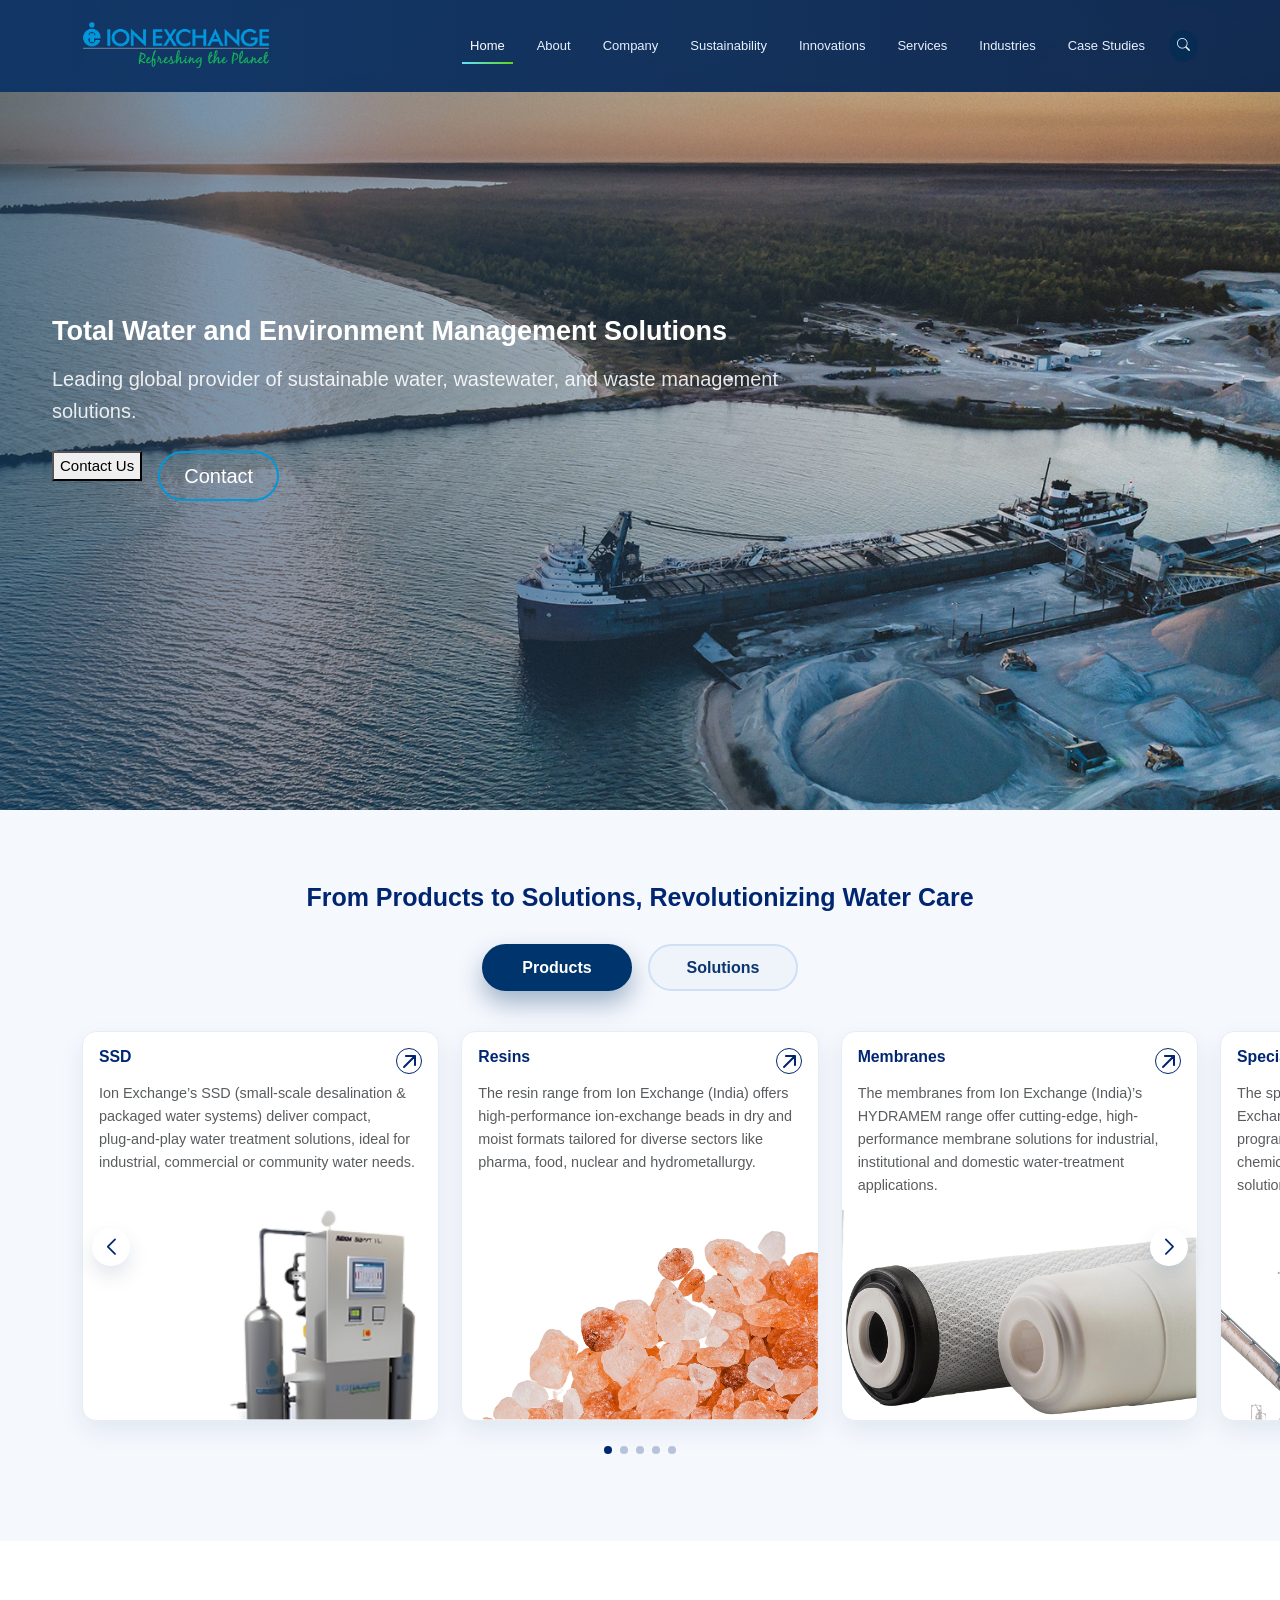
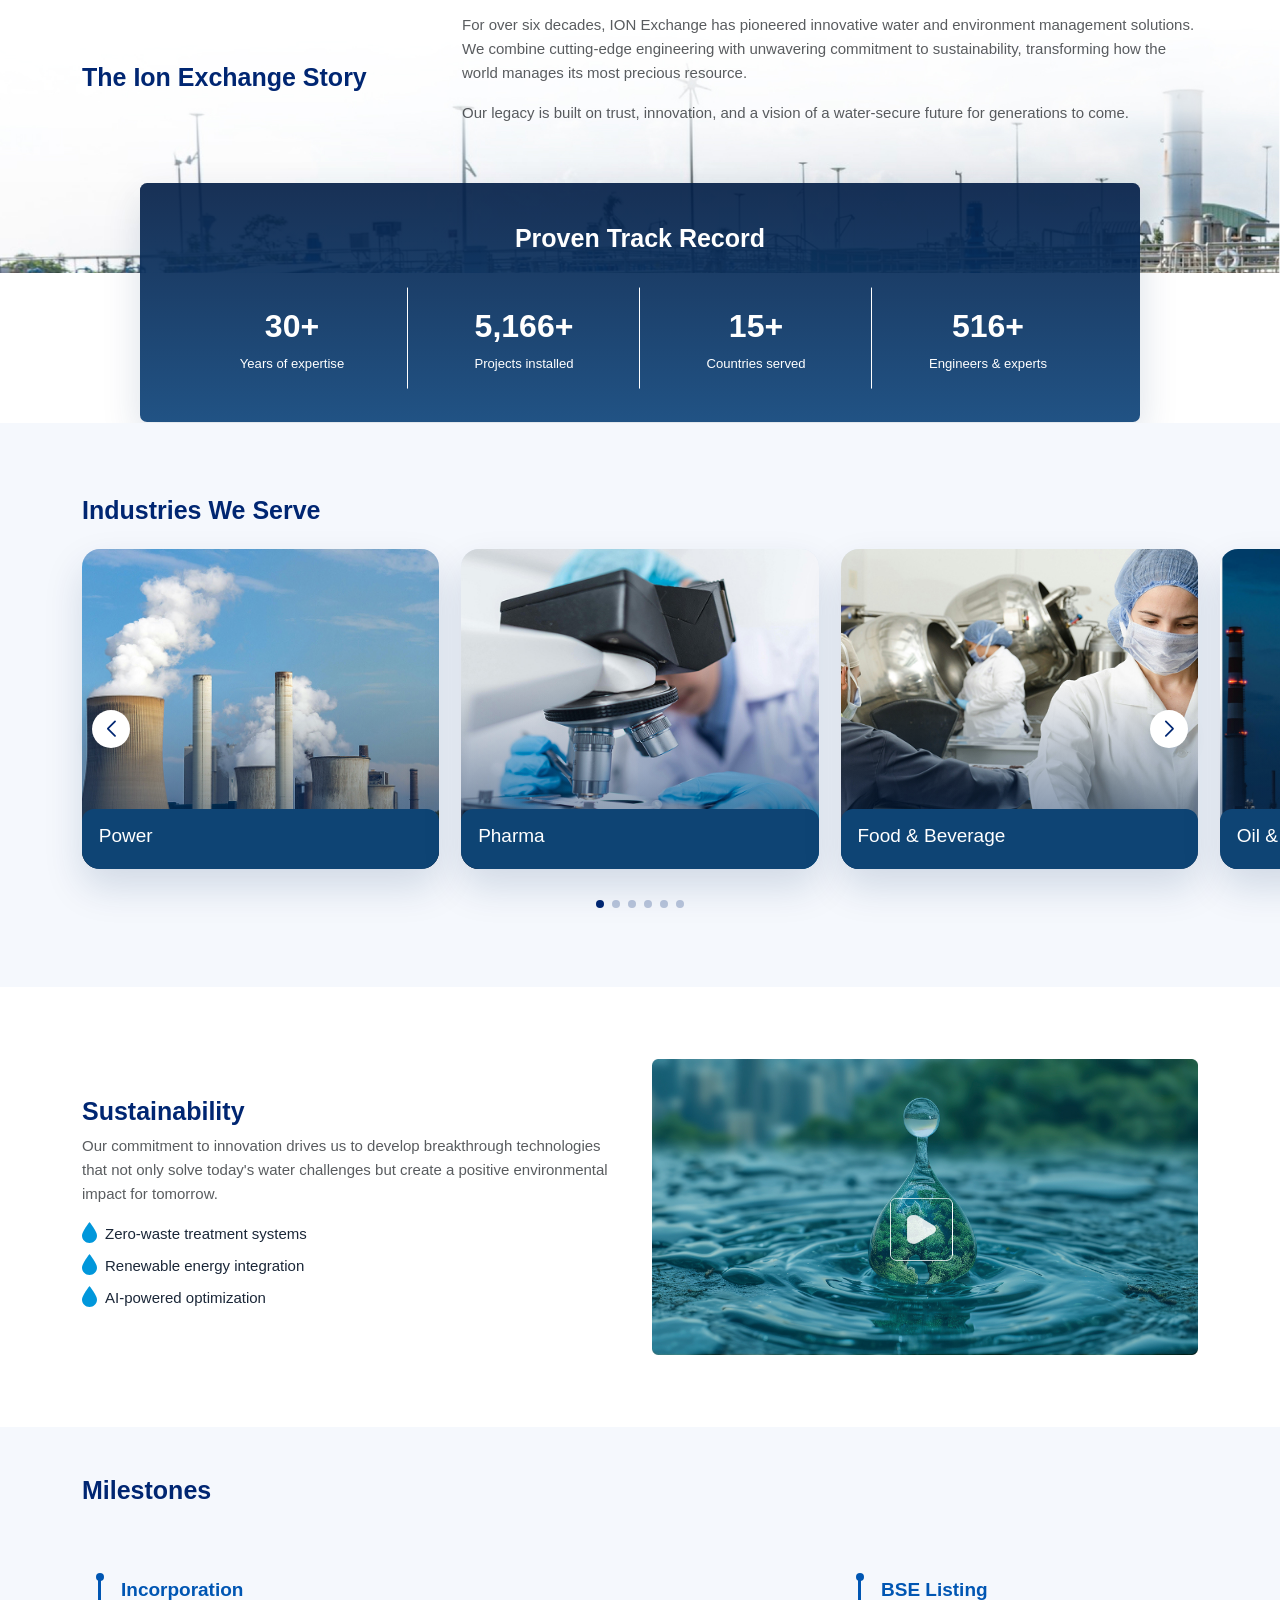
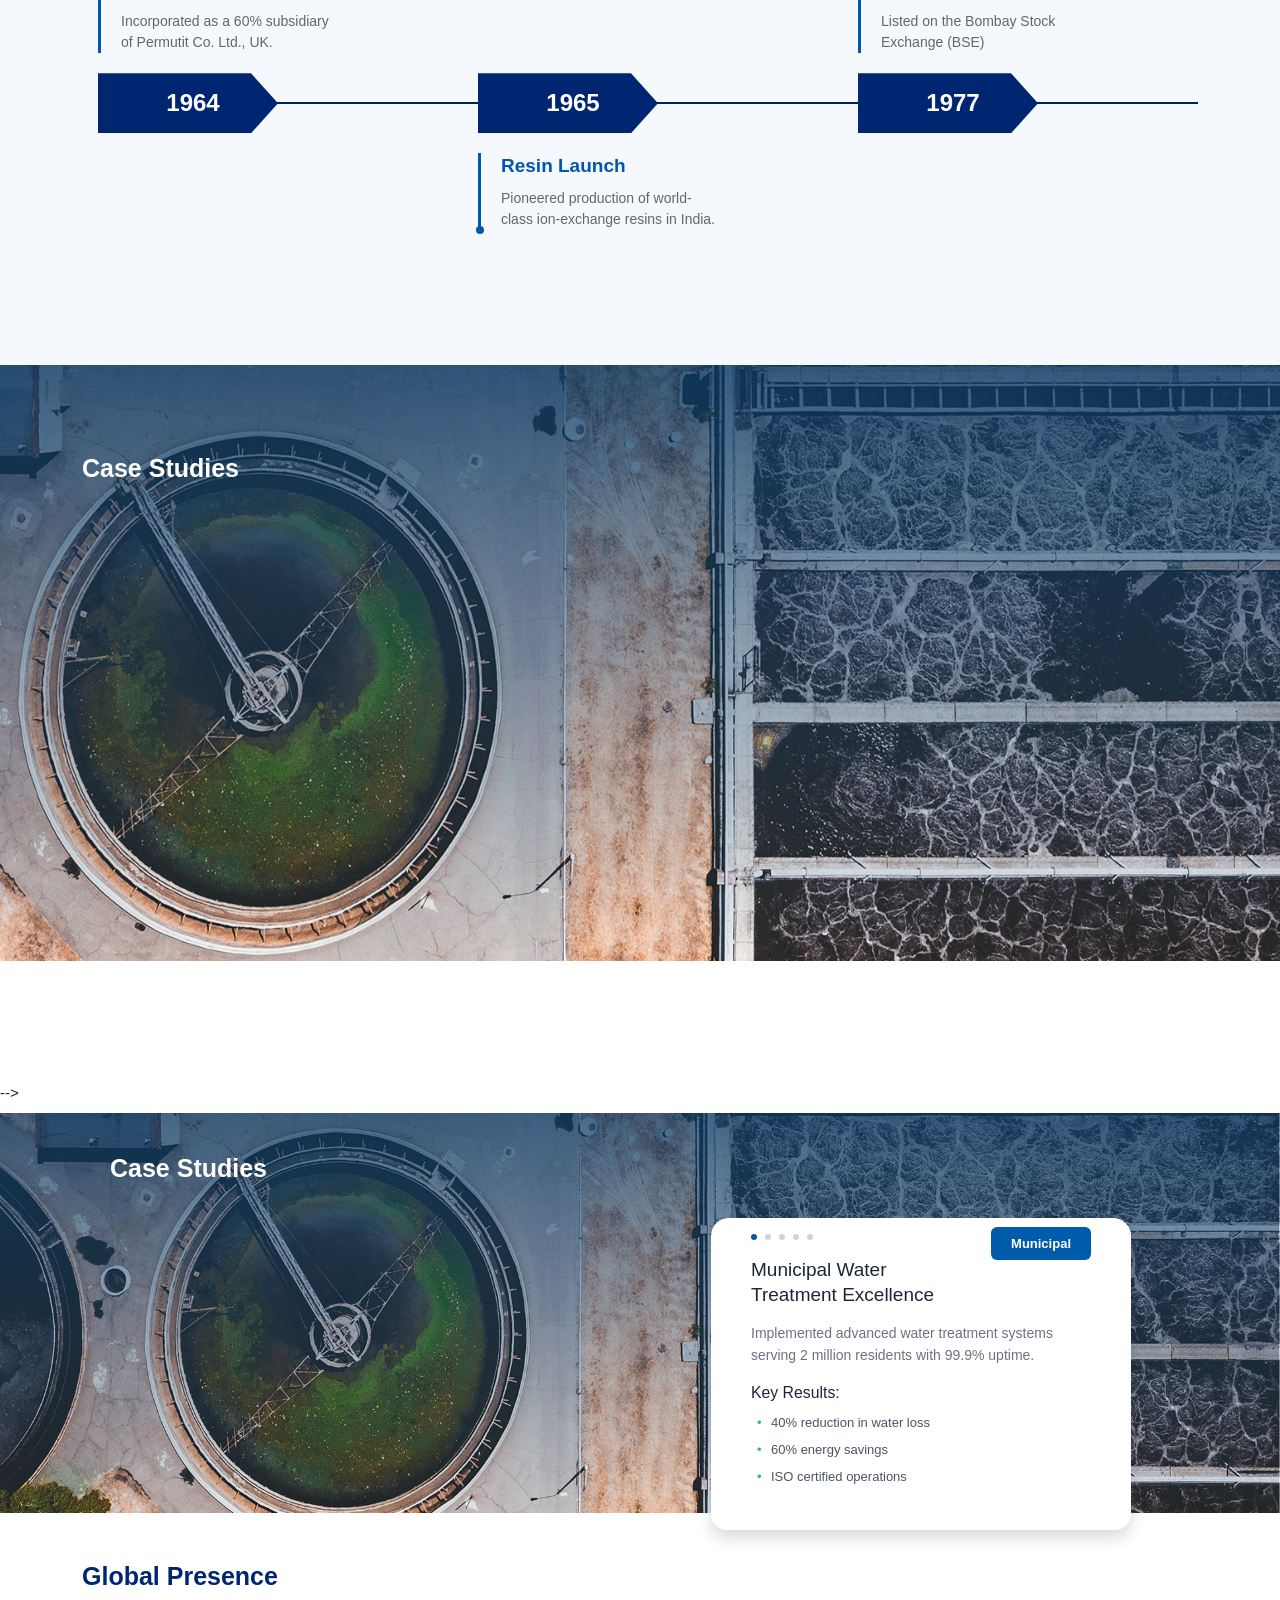
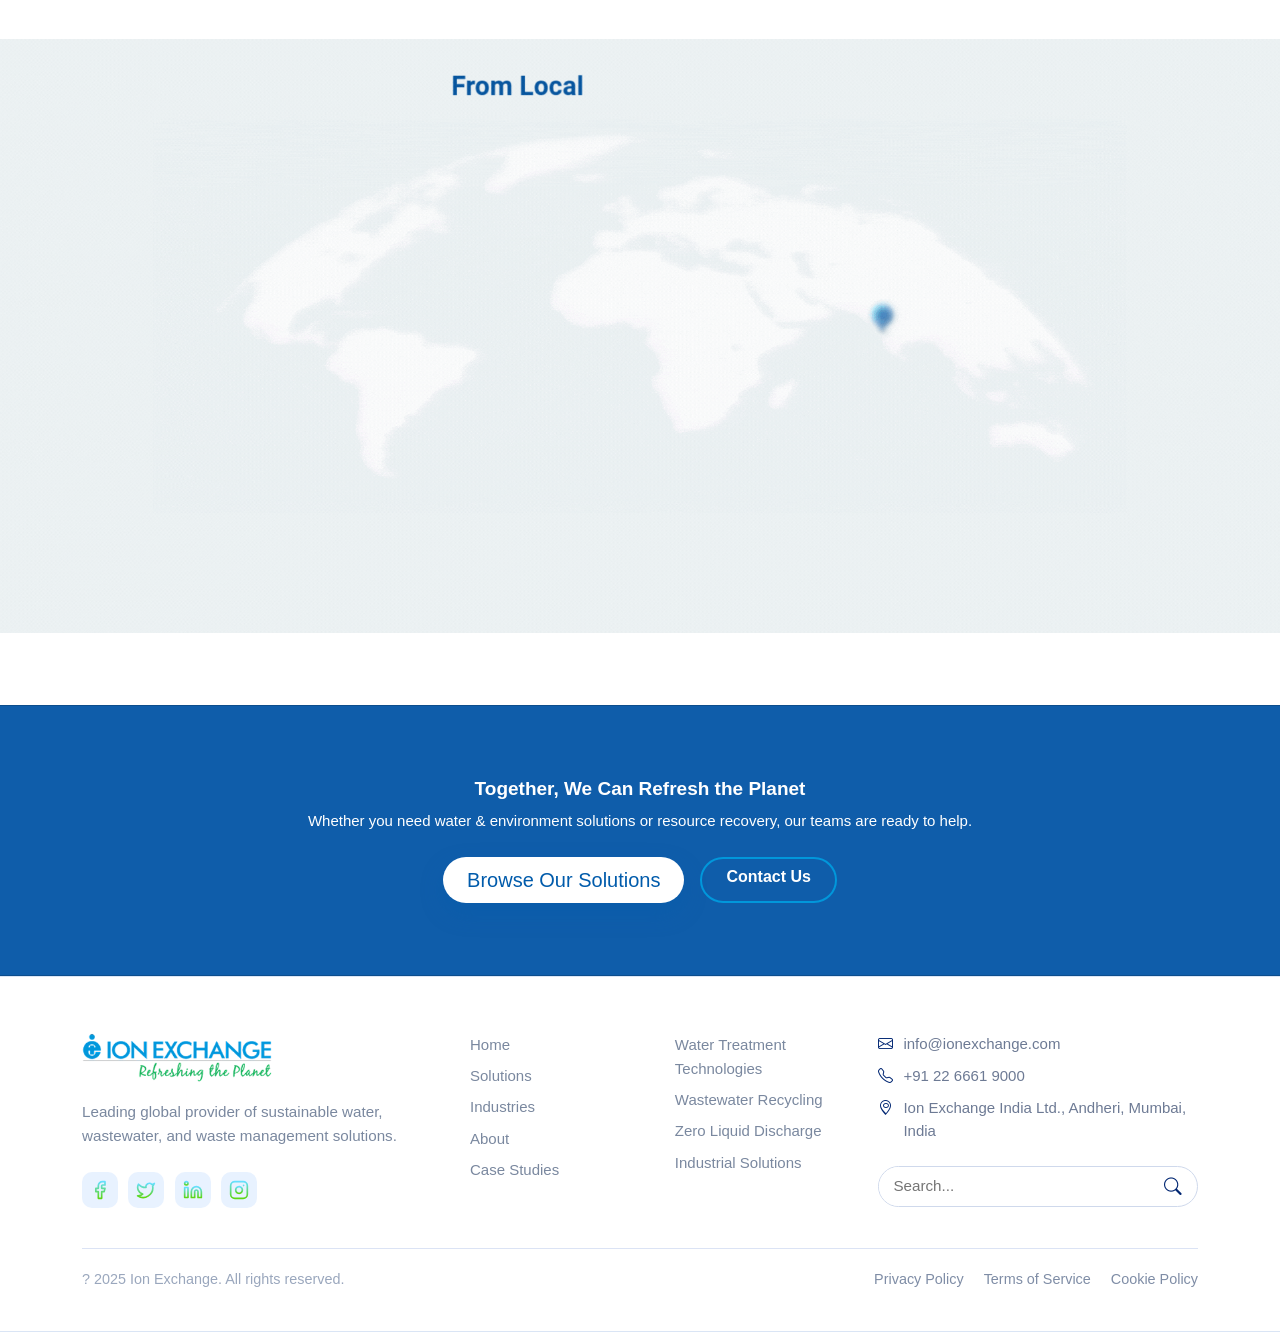
==== commit fa3bfa7d: "10-changes" ====
--- a/index.html
+++ b/index.html
@@ -66,160 +66,303 @@
       <h1 class="display-6 fw-bold mb-3">Total Water and Environment Management Solutions</h1>
       <p class="lead mb-4">Leading global provider of sustainable water, wastewater, and waste management solutions.</p>
       <div class="d-flex flex-wrap gap-3">
-        <a href="#products" class="btn btn-brand btn-lg px-4">Explore Solutions <svg xmlns="http://www.w3.org/2000/svg"
+        <!-- <a href="#products" class="btn btn-brand btn-lg px-4">Explore Solutions <svg xmlns="http://www.w3.org/2000/svg"
             width="16" height="16" viewBox="0 0 16 16" fill="none">
             <path d="M3.33334 8H12.6667" stroke="#005BAB" stroke-width="1.33333" stroke-linecap="round"
               stroke-linejoin="round" />
             <path d="M8 3.33331L12.6667 7.99998L8 12.6666" stroke="#005BAB" stroke-width="1.33333"
               stroke-linecap="round" stroke-linejoin="round" />
           </svg>
-        </a>
+        </a> -->
+        <div class="button-container">
+          <!-- Background Glow Layer -->
+          <div class="button-glow"></div>
+
+          <!-- Main Button -->
+          <button class="cosmic-button">
+            <!-- The Spinning Conic Gradient -->
+            <div class="spinning-gradient"></div>
+            <!-- The Visible Content -->
+            <div class="button-content">
+              <span>Contact Us</span>
+              <!-- Icon Removed -->
+            </div>
+          </button>
+        </div>
+
         <a href="#footer" class="btn btn-outline-light btn-lg px-4">Contact</a>
       </div>
     </div>
   </header>
 
   <main>
-    <section id="products" class="py-6 bg-light reveal" data-aos="fade-up" data-aos-duration="850">
+    <section id="products" class="py-6 bg-light " data-aos="fade-up" data-aos-duration="850">
       <div class="container">
-        <div class="d-flex align-items-center justify-content-between mb-4">
-          <h2 class="section-title" data-aos="fade-up" data-aos-delay="60">Products &amp; Solutions</h2>
+        <div class="d-flex align-items-center justify-content-center mb-4">
+          <h2 class="section-title" data-aos="fade-up" data-aos-delay="60">From Products to Solutions, Revolutionizing
+            Water Care</h2>
           <!-- <a href="#" class="text-primary fw-semibold small">View all &gt;</a> -->
         </div>
-        <div class="swiper product-swiper" data-aos="fade-up" data-aos-delay="120">
-          <div class="swiper-wrapper">
-            <div class="swiper-slide">
-              <div class="card product-card h-100">
-                <div class="card-body">
-                  <div class="d-flex justify-content-between align-items-start mb-2">
-                    <h4 class="mb-0 text-primary fw-semibold">Engineering</h4>
-                    <span class="pill">
-                      <svg xmlns="http://www.w3.org/2000/svg" width="26" height="26" viewBox="0 0 26 26" fill="none">
-                        <path
-                          d="M7.29289 18.2929C6.90237 18.6834 6.90237 19.3166 7.29289 19.7071C7.68342 20.0976 8.31658 20.0976 8.70711 19.7071L8 19L7.29289 18.2929ZM20 8C20 7.44771 19.5523 7 19 7L10 7C9.44772 7 9 7.44771 9 8C9 8.55228 9.44772 9 10 9H18V17C18 17.5523 18.4477 18 19 18C19.5523 18 20 17.5523 20 17L20 8ZM8 19L8.70711 19.7071L19.7071 8.70711L19 8L18.2929 7.29289L7.29289 18.2929L8 19Z"
-                          fill="#002672" />
-                        <circle cx="13" cy="13" r="12.5" stroke="#002672" />
-                      </svg>
-                    </span>
+        <div class="solution-tabs" data-aos="fade-up" data-aos-delay="80">
+          <button type="button" class="solution-tab active" data-tab="products-panel">Products</button>
+          <button type="button" class="solution-tab" data-tab="solutions-panel">Solutions</button>
+        </div>
+
+        <div class="solution-panels">
+          <div class="solution-panel active" id="products-panel">
+            <div class="swiper product-swiper" data-aos="fade-up" data-aos-delay="120">
+              <div class="swiper-wrapper">
+                <div class="swiper-slide">
+                  <div class="card product-card h-100">
+                    <div class="card-body">
+                      <div class="d-flex justify-content-between align-items-start mb-2">
+                        <h4 class="mb-0 text-primary fw-semibold">SSD</h4>
+                        <span class="pill">
+                          <svg xmlns="http://www.w3.org/2000/svg" width="26" height="26" viewBox="0 0 26 26"
+                            fill="none">
+                            <circle cx="13" cy="13" r="12.5" stroke="#002672" />
+                            <path
+                              d="M7.29289 18.2929C6.90237 18.6834 6.90237 19.3166 7.29289 19.7071C7.68342 20.0976 8.31658 20.0976 8.70711 19.7071L8 19L7.29289 18.2929ZM20 8C20 7.44771 19.5523 7 19 7L10 7C9.44772 7 9 7.44771 9 8C9 8.55228 9.44772 9 10 9H18V17C18 17.5523 18.4477 18 19 18C19.5523 18 20 17.5523 20 17L20 8ZM8 19L8.70711 19.7071L19.7071 8.70711L19 8L18.2929 7.29289L7.29289 18.2929L8 19Z"
+                              fill="#002672" />
+                          </svg>
+                        </span>
+                      </div>
+                      <p class="card-text small text-muted">Ion Exchange’s SSD (small‑scale desalination & packaged
+                        water systems) deliver compact, plug‑and‑play water treatment solutions, ideal for industrial,
+                        commercial or community water needs.</p>
+                    </div>
+                    <div class="product-img">
+                      <img src="./assets/img/produtcs/ssd.png" alt="Engineering" class="img-fluid">
+                    </div>
                   </div>
-                  <p class="card-text small text-muted">IonExchange provides complete water and wastewater treatment
-                    solution, including desalination, reuse and water-to-energy for industries, institutions and
-                    municipalities.</p>
-                </div>
-                <div class="product-img">
-                  <img src="./assets/img/product-1.png" alt="Engineering" class="img-fluid">
+                </div>
+                <div class="swiper-slide">
+                  <div class="card product-card h-100">
+                    <div class="card-body">
+                      <div class="d-flex justify-content-between align-items-start mb-2">
+                        <h4 class="mb-0 text-primary fw-semibold">Resins</h4>
+                        <span class="pill">
+                          <svg xmlns="http://www.w3.org/2000/svg" width="26" height="26" viewBox="0 0 26 26"
+                            fill="none">
+                            <circle cx="13" cy="13" r="12.5" stroke="#002672" />
+                            <path
+                              d="M7.29289 18.2929C6.90237 18.6834 6.90237 19.3166 7.29289 19.7071C7.68342 20.0976 8.31658 20.0976 8.70711 19.7071L8 19L7.29289 18.2929ZM20 8C20 7.44771 19.5523 7 19 7L10 7C9.44772 7 9 7.44771 9 8C9 8.55228 9.44772 9 10 9H18V17C18 17.5523 18.4477 18 19 18C19.5523 18 20 17.5523 20 17L20 8ZM8 19L8.70711 19.7071L19.7071 8.70711L19 8L18.2929 7.29289L7.29289 18.2929L8 19Z"
+                              fill="#002672" />
+                          </svg>
+                        </span>
+                      </div>
+                      <p class="card-text small text-muted">The resin range from Ion Exchange (India) offers
+                        high-performance ion-exchange beads in dry and moist formats tailored for diverse sectors like
+                        pharma, food, nuclear
+                        and hydrometallurgy.</p>
+                    </div>
+                    <div class="product-img">
+                      <img src="./assets/img/produtcs/resin.png" alt="Resins" class="img-fluid">
+                    </div>
+                  </div>
+                </div>
+                <div class="swiper-slide">
+                  <div class="card product-card h-100">
+                    <div class="card-body">
+                      <div class="d-flex justify-content-between align-items-start mb-2">
+                        <h4 class="mb-0 text-primary fw-semibold">Membranes</h4>
+                        <span class="pill">
+                          <svg xmlns="http://www.w3.org/2000/svg" width="26" height="26" viewBox="0 0 26 26"
+                            fill="none">
+                            <circle cx="13" cy="13" r="12.5" stroke="#002672" />
+                            <path
+                              d="M7.29289 18.2929C6.90237 18.6834 6.90237 19.3166 7.29289 19.7071C7.68342 20.0976 8.31658 20.0976 8.70711 19.7071L8 19L7.29289 18.2929ZM20 8C20 7.44771 19.5523 7 19 7L10 7C9.44772 7 9 7.44771 9 8C9 8.55228 9.44772 9 10 9H18V17C18 17.5523 18.4477 18 19 18C19.5523 18 20 17.5523 20 17L20 8ZM8 19L8.70711 19.7071L19.7071 8.70711L19 8L18.2929 7.29289L7.29289 18.2929L8 19Z"
+                              fill="#002672" />
+                          </svg>
+                        </span>
+                      </div>
+                      <p class="card-text small text-muted">The membranes from Ion Exchange (India)’s HYDRAMEM range
+                        offer cutting-edge, high-performance membrane solutions for industrial, institutional and
+                        domestic water-treatment applications.</p>
+                    </div>
+                    <div class="product-img">
+                      <img src="./assets/img/produtcs/memebran.png" alt="Membranes" class="img-fluid">
+                    </div>
+                  </div>
+                </div>
+                <div class="swiper-slide">
+                  <div class="card product-card h-100">
+                    <div class="card-body">
+                      <div class="d-flex justify-content-between alignments-start mb-2">
+                        <h4 class="mb-0 text-primary fw-semibold">Speciality Chemicals</h4>
+                        <span class="pill">
+                          <svg xmlns="http://www.w3.org/2000/svg" width="26" height="26" viewBox="0 0 26 26"
+                            fill="none">
+                            <circle cx="13" cy="13" r="12.5" stroke="#002672" />
+                            <path
+                              d="M7.29289 18.2929C6.90237 18.6834 6.90237 19.3166 7.29289 19.7071C7.68342 20.0976 8.31658 20.0976 8.70711 19.7071L8 19L7.29289 18.2929ZM20 8C20 7.44771 19.5523 7 19 7L10 7C9.44772 7 9 7.44771 9 8C9 8.55228 9.44772 9 10 9H18V17C18 17.5523 18.4477 18 19 18C19.5523 18 20 17.5523 20 17L20 8ZM8 19L8.70711 19.7071L19.7071 8.70711L19 8L18.2929 7.29289L7.29289 18.2929L8 19Z"
+                              fill="#002672" />
+                          </svg>
+                        </span>
+                      </div>
+                      <p class="card-text small text-muted">The speciality-chemicals offering from Ion Exchange (India)
+                        features customised treatment programmes including boiler/cooling water chemicals, antiscalants
+                        and membrane cleaning solutions
+                        for industrial use.</p>
+                    </div>
+                    <div class="product-img">
+                      <img src="./assets/img/produtcs/speciality.png" alt="Speciality Chemicals" class="img-fluid">
+                    </div>
+                  </div>
+                </div>
+                <div class="swiper-slide">
+                  <div class="card product-card h-100">
+                    <div class="card-body">
+                      <div class="d-flex justify-content-between align-items-start mb-2">
+                        <h4 class="mb-0 text-primary fw-semibold">Zero B (Home Water Solutions)</h4>
+                        <span class="pill">
+                          <svg xmlns="http://www.w3.org/2000/svg" width="26" height="26" viewBox="0 0 26 26"
+                            fill="none">
+                            <circle cx="13" cy="13" r="12.5" stroke="#002672" />
+                            <path
+                              d="M7.29289 18.2929C6.90237 18.6834 6.90237 19.3166 7.29289 19.7071C7.68342 20.0976 8.31658 20.0976 8.70711 19.7071L8 19L7.29289 18.2929ZM20 8C20 7.44771 19.5523 7 19 7L10 7C9.44772 7 9 7.44771 9 8C9 8.55228 9.44772 9 10 9H18V17C18 17.5523 18.4477 18 19 18C19.5523 18 20 17.5523 20 17L20 8ZM8 19L8.70711 19.7071L19.7071 8.70711L19 8L18.2929 7.29289L7.29289 18.2929L8 19Z"
+                              fill="#002672" />
+                          </svg>
+                        </span>
+                      </div>
+                      <p class="card-text small text-muted">Zero B brings Ion Exchange’s proven water technology to
+                        homes, delivering safe, purified drinking water through trusted appliances.</p>
+                    </div>
+                    <div class="product-img">
+                      <img src="./assets/img/produtcs/zero-b.png" alt="Zero B" class="img-fluid">
+                    </div>
+                  </div>
                 </div>
               </div>
-            </div>
-            <div class="swiper-slide">
-              <div class="card product-card h-100">
-                <div class="card-body">
-                  <div class="d-flex justify-content-between align-items-start mb-2">
-                    <h4 class="mb-0 text-primary fw-semibold">Resins</h4>
-                    <span class="pill">
-                      <svg xmlns="http://www.w3.org/2000/svg" width="26" height="26" viewBox="0 0 26 26" fill="none">
-                        <path
-                          d="M7.29289 18.2929C6.90237 18.6834 6.90237 19.3166 7.29289 19.7071C7.68342 20.0976 8.31658 20.0976 8.70711 19.7071L8 19L7.29289 18.2929ZM20 8C20 7.44771 19.5523 7 19 7L10 7C9.44772 7 9 7.44771 9 8C9 8.55228 9.44772 9 10 9H18V17C18 17.5523 18.4477 18 19 18C19.5523 18 20 17.5523 20 17L20 8ZM8 19L8.70711 19.7071L19.7071 8.70711L19 8L18.2929 7.29289L7.29289 18.2929L8 19Z"
-                          fill="#002672" />
-                        <circle cx="13" cy="13" r="12.5" stroke="#002672" />
-                      </svg>
-                    </span>
+              <div class="swiper-button-prev"></div>
+              <div class="swiper-button-next"></div>
+              <div class="swiper-pagination"></div>
+            </div>
+          </div>
+
+          <div class="solution-panel" id="solutions-panel">
+            <div class="swiper solution-swiper" data-aos="fade-up" data-aos-delay="120">
+              <div class="swiper-wrapper">
+                <div class="swiper-slide">
+                  <div class="card product-card h-100">
+                    <div class="card-body">
+                      <div class="d-flex justify-content-between align-items-start mb-2">
+                        <h4 class="mb-0 text-primary fw-semibold">Digital Solutions</h4>
+                        <span class="pill">
+                          <svg xmlns="http://www.w3.org/2000/svg" width="26" height="26" viewBox="0 0 26 26"
+                            fill="none">
+                            <circle cx="13" cy="13" r="12.5" stroke="#002672" />
+                            <path
+                              d="M7.29289 18.2929C6.90237 18.6834 6.90237 19.3166 7.29289 19.7071C7.68342 20.0976 8.31658 20.0976 8.70711 19.7071L8 19L7.29289 18.2929ZM20 8C20 7.44771 19.5523 7 19 7L10 7C9.44772 7 9 7.44771 9 8C9 8.55228 9.44772 9 10 9H18V17C18 17.5523 18.4477 18 19 18C19.5523 18 20 17.5523 20 17L20 8ZM8 19L8.70711 19.7071L19.7071 8.70711L19 8L18.2929 7.29289L7.29289 18.2929L8 19Z"
+                              fill="#002672" />
+                          </svg>
+                        </span>
+                      </div>
+                      <p class="card-text small text-muted">Ion Exchange’s Digital Solutions leverage automation,
+                        instrumentation and remote-monitoring systems to deliver precision, control and 24x7 reliability
+                        in water and wastewater operations.</p>
+                    </div>
+                    <div class="product-img">
+                      <img src="./assets/img/solutions/digital-solutions.png" alt="Digital Solutions" class="img-fluid">
+                    </div>
                   </div>
-                  <p class="card-text small text-muted">The resin range from Ion Exchange (India) offers
-                    high-performance ion-exchange beads in dry and moist formats tailored for diverse sectors like
-                    pharma, food, nuclear
-                    and hydrometallurgy.</p>
-                </div>
-                <div class="product-img">
-                  <img src="./assets/img/product-2.png" alt="Resins" class="img-fluid">
+                </div>
+
+                <div class="swiper-slide">
+                  <div class="card product-card h-100">
+                    <div class="card-body">
+                      <div class="d-flex justify-content-between align-items-start mb-2">
+                        <h4 class="mb-0 text-primary fw-semibold">Water Treatment Services</h4>
+                        <span class="pill">
+                          <svg xmlns="http://www.w3.org/2000/svg" width="26" height="26" viewBox="0 0 26 26"
+                            fill="none">
+                            <circle cx="13" cy="13" r="12.5" stroke="#002672" />
+                            <path
+                              d="M7.29289 18.2929C6.90237 18.6834 6.90237 19.3166 7.29289 19.7071C7.68342 20.0976 8.31658 20.0976 8.70711 19.7071L8 19L7.29289 18.2929ZM20 8C20 7.44771 19.5523 7 19 7L10 7C9.44772 7 9 7.44771 9 8C9 8.55228 9.44772 9 10 9H18V17C18 17.5523 18.4477 18 19 18C19.5523 18 20 17.5523 20 17L20 8ZM8 19L8.70711 19.7071L19.7071 8.70711L19 8L18.2929 7.29289L7.29289 18.2929L8 19Z"
+                              fill="#002672" />
+                          </svg>
+                        </span>
+                      </div>
+                      <p class="card-text small text-muted">Ion Exchange offers comprehensive services—from plant
+                        operations and maintenance to consultancy and remote monitoring—ensuring turnkey support and
+                        long-term efficiency for water treatment plants.</p>
+                    </div>
+                    <div class="product-img">
+                      <img src="./assets/img/solutions/water-treatement-service.png" alt="Water Treatment Services"
+                        class="img-fluid">
+                    </div>
+                  </div>
+                </div>
+
+                <div class="swiper-slide">
+                  <div class="card product-card h-100">
+                    <div class="card-body">
+                      <div class="d-flex justify-content-between align-items-start mb-2">
+                        <h4 class="mb-0 text-primary fw-semibold">Custom Solutions</h4>
+                        <span class="pill">
+                          <svg xmlns="http://www.w3.org/2000/svg" width="26" height="26" viewBox="0 0 26 26"
+                            fill="none">
+                            <circle cx="13" cy="13" r="12.5" stroke="#002672" />
+                            <path
+                              d="M7.29289 18.2929C6.90237 18.6834 6.90237 19.3166 7.29289 19.7071C7.68342 20.0976 8.31658 20.0976 8.70711 19.7071L8 19L7.29289 18.2929ZM20 8C20 7.44771 19.5523 7 19 7L10 7C9.44772 7 9 7.44771 9 8C9 8.55228 9.44772 9 10 9H18V17C18 17.5523 18.4477 18 19 18C19.5523 18 20 17.5523 20 17L20 8ZM8 19L8.70711 19.7071L19.7071 8.70711L19 8L18.2929 7.29289L7.29289 18.2929L8 19Z"
+                              fill="#002672" />
+                          </svg>
+                        </span>
+                      </div>
+                      <p class="card-text small text-muted">Ion Exchange delivers custom-engineered solutions tailored
+                        to unique water and wastewater challenges—from modular treatment plants to specialized
+                        purification systems across industries.</p>
+                    </div>
+                    <div class="product-img">
+                      <img src="./assets/img/solutions/low-angle-view-pipes-against-sky 1.png" alt="Custom Solutions"
+                        class="img-fluid">
+                    </div>
+                  </div>
+                </div>
+
+                <div class="swiper-slide">
+                  <div class="card product-card h-100">
+                    <div class="card-body">
+                      <div class="d-flex justify-content-between alignments-start mb-2">
+                        <h4 class="mb-0 text-primary fw-semibold">Instrument Automation</h4>
+                        <span class="pill">
+                          <svg xmlns="http://www.w3.org/2000/svg" width="26" height="26" viewBox="0 0 26 26"
+                            fill="none">
+                            <circle cx="13" cy="13" r="12.5" stroke="#002672" />
+                            <path
+                              d="M7.29289 18.2929C6.90237 18.6834 6.90237 19.3166 7.29289 19.7071C7.68342 20.0976 8.31658 20.0976 8.70711 19.7071L8 19L7.29289 18.2929ZM20 8C20 7.44771 19.5523 7 19 7L10 7C9.44772 7 9 7.44771 9 8C9 8.55228 9.44772 9 10 9H18V17C18 17.5523 18.4477 18 19 18C19.5523 18 20 17.5523 20 17L20 8ZM8 19L8.70711 19.7071L19.7071 8.70711L19 8L18.2929 7.29289L7.29289 18.2929L8 19Z"
+                              fill="#002672" />
+                          </svg>
+                        </span>
+                      </div>
+                      <p class="card-text small text-muted">The instrument and automation solutions from Ion Exchange
+                        provide industrial-grade monitoring and control systems for water quality, effluent and process
+                        parameters.</p>
+                    </div>
+                    <div class="product-img">
+                      <img src="./assets/img/solutions/intrument-automotion.png" alt="Instrument Automation"
+                        class="img-fluid">
+                    </div>
+                  </div>
                 </div>
               </div>
-            </div>
-            <div class="swiper-slide">
-              <div class="card product-card h-100">
-                <div class="card-body">
-                  <div class="d-flex justify-content-between align-items-start mb-2">
-                    <h4 class="mb-0 text-primary fw-semibold">Membranes</h4>
-                    <span class="pill">
-                      <svg xmlns="http://www.w3.org/2000/svg" width="26" height="26" viewBox="0 0 26 26" fill="none">
-                        <path
-                          d="M7.29289 18.2929C6.90237 18.6834 6.90237 19.3166 7.29289 19.7071C7.68342 20.0976 8.31658 20.0976 8.70711 19.7071L8 19L7.29289 18.2929ZM20 8C20 7.44771 19.5523 7 19 7L10 7C9.44772 7 9 7.44771 9 8C9 8.55228 9.44772 9 10 9H18V17C18 17.5523 18.4477 18 19 18C19.5523 18 20 17.5523 20 17L20 8ZM8 19L8.70711 19.7071L19.7071 8.70711L19 8L18.2929 7.29289L7.29289 18.2929L8 19Z"
-                          fill="#002672" />
-                        <circle cx="13" cy="13" r="12.5" stroke="#002672" />
-                      </svg>
-                    </span>
-                  </div>
-                  <p class="card-text small text-muted"> The membranes from Ion Exchange (India)’s HYDRAMEM range offer
-                    cutting-edge, high-performance membrane solutions for industrial, institutional and domestic
-                    water-treatment applications.</p>
-                </div>
-                <div class="product-img">
-                  <img src="./assets/img/product-3.png" alt="Membranes" class="img-fluid">
-                </div>
-              </div>
-            </div>
-            <div class="swiper-slide">
-              <div class="card product-card h-100">
-                <div class="card-body">
-                  <div class="d-flex justify-content-between alignments-start mb-2">
-                    <h4 class="mb-0 text-primary fw-semibold">Speciality Chemicals</h4>
-                    <span class="pill">
-                      <svg xmlns="http://www.w3.org/2000/svg" width="26" height="26" viewBox="0 0 26 26" fill="none">
-                        <path
-                          d="M7.29289 18.2929C6.90237 18.6834 6.90237 19.3166 7.29289 19.7071C7.68342 20.0976 8.31658 20.0976 8.70711 19.7071L8 19L7.29289 18.2929ZM20 8C20 7.44771 19.5523 7 19 7L10 7C9.44772 7 9 7.44771 9 8C9 8.55228 9.44772 9 10 9H18V17C18 17.5523 18.4477 18 19 18C19.5523 18 20 17.5523 20 17L20 8ZM8 19L8.70711 19.7071L19.7071 8.70711L19 8L18.2929 7.29289L7.29289 18.2929L8 19Z"
-                          fill="#002672" />
-                        <circle cx="13" cy="13" r="12.5" stroke="#002672" />
-                      </svg>
-                    </span>
-                  </div>
-                  <p class="card-text small text-muted">The speciality-chemicals offering from Ion Exchange (India)
-                    features customised treatment programmes including boiler/cooling water chemicals, antiscalants
-                    and membrane cleaning solutions
-                    for industrial use.</p>
-                </div>
-                <div class="product-img">
-                  <img src="./assets/img/product-1.png" alt="Speciality Chemicals" class="img-fluid">
-                </div>
-              </div>
-            </div>
-            <div class="swiper-slide">
-              <div class="card product-card h-100">
-                <div class="card-body">
-                  <div class="d-flex justify-content-between align-items-start mb-2">
-                    <h4 class="mb-0 text-primary fw-semibold">Instrument Automation</h4>
-                    <span class="pill">
-                      <svg xmlns="http://www.w3.org/2000/svg" width="26" height="26" viewBox="0 0 26 26" fill="none">
-                        <path
-                          d="M7.29289 18.2929C6.90237 18.6834 6.90237 19.3166 7.29289 19.7071C7.68342 20.0976 8.31658 20.0976 8.70711 19.7071L8 19L7.29289 18.2929ZM20 8C20 7.44771 19.5523 7 19 7L10 7C9.44772 7 9 7.44771 9 8C9 8.55228 9.44772 9 10 9H18V17C18 17.5523 18.4477 18 19 18C19.5523 18 20 17.5523 20 17L20 8ZM8 19L8.70711 19.7071L19.7071 8.70711L19 8L18.2929 7.29289L7.29289 18.2929L8 19Z"
-                          fill="#002672" />
-                        <circle cx="13" cy="13" r="12.5" stroke="#002672" />
-                      </svg>
-                    </span>
-                  </div>
-                  <p class="card-text small text-muted">The instrument and automation solutions from Ion Exchange
-                    (India) Ltd. deliver industrial-grade monitoring and control systems for water quality, effluent
-                    and process parameters.</p>
-                </div>
-                <div class="product-img">
-                  <img src="./assets/img/product-2.png" alt="Instrumentation" class="img-fluid">
-                </div>
-              </div>
-            </div>
-          </div>
-          <div class="swiper-button-prev"></div>
-          <div class="swiper-button-next"></div>
-          <div class="swiper-pagination"></div>
-        </div>
-      </div>
+
+              <div class="swiper-button-prev"></div>
+              <div class="swiper-button-next"></div>
+              <div class="swiper-pagination"></div>
+              <!-- </div> -->
+            </div>
+          </div>
+        </div>
     </section>
 
-    <section id="story" class="py-6 " data-aos="fade-up" data-aos-duration="850">
+    <section id="story" class="py-6 " data-aos="fade-up">
       <div class="container">
         <div class="row g-4 align-items-center">
-          <div class="col-lg-4" data-aos="fade-right" data-aos-delay="60">
+          <div class="col-lg-4">
             <h2 class="section-title">The Ion Exchange Story</h2>
           </div>
-          <div class="col-lg-8" data-aos="fade-left" data-aos-delay="120">
+          <div class="col-lg-8">
             <p class="text-muted mb-3"> For over six decades, ION Exchange has pioneered innovative water and
               environment management solutions. We
               combine cutting-edge engineering with unwavering commitment to sustainability, transforming how the world
@@ -228,12 +371,13 @@
               for generations to come.
             </p>
           </div>
+
           <div>
             <div class="story-panel round">
               <h2 class="section-title text-white text-center py-3">Proven Track Record</h2>
-              <div style="display: flex; justify-content: center; margin-bottom: 30px;">
+              <!-- <div style="display: flex; justify-content: center; margin-bottom: 30px;">
                 <a href="#footer" class="btn btn-outline-light fw-semibold px-4 m-auto">Discover Our Journey</a>
-              </div>
+              </div> -->
               <div class="story-overlay">
                 <div>
                   <div class="stat">60+</div>
@@ -260,15 +404,14 @@
       </div>
     </section>
 
-    <section id="industries" class="py-6 mt-10 bg-light reveal show" data-aos="fade-up" data-aos-offset="140"
-      data-aos-duration="850">
+    <section id="industries" class="py-6 mt-10 bg-light  show" data-aos="fade-up">
       <div class="container">
         <div class="d-flex align-items-center justify-content-between mb-4">
           <h2 class="section-title mb-0" data-aos="fade-up" data-aos-delay="60">Industries We Serve</h2>
         </div>
-        <div class="swiper industry-swiper" data-aos="fade-up" data-aos-delay="120">
+        <div class="swiper industry-swiper" data-aos="fade-up">
           <div class="swiper-wrapper">
-            <div class="swiper-slide" data-aos="fade-up" data-aos-delay="120">
+            <div class="swiper-slide" data-aos="fade-up">
               <div class="industry-card">
                 <img src="./assets/img/ind-power.jpg" alt="Power industry">
                 <div class="industry-info">
@@ -277,7 +420,7 @@
                 </div>
               </div>
             </div>
-            <div class="swiper-slide" data-aos="fade-up" data-aos-delay="160">
+            <div class="swiper-slide" data-aos="fade-up">
               <div class="industry-card">
                 <img src="./assets/img/ind-food.jpg" alt="Pharma industry">
                 <div class="industry-info">
@@ -286,7 +429,7 @@
                 </div>
               </div>
             </div>
-            <div class="swiper-slide" data-aos="fade-up" data-aos-delay="200">
+            <div class="swiper-slide" data-aos="fade-up">
               <div class="industry-card">
                 <img src="./assets/img/ind-pharma.jpg" alt="Food and beverage industry">
                 <div class="industry-info">
@@ -296,7 +439,7 @@
                 </div>
               </div>
             </div>
-            <div class="swiper-slide" data-aos="fade-up" data-aos-delay="240">
+            <div class="swiper-slide" data-aos="fade-up">
               <div class="industry-card">
                 <img src="./assets/img/ind-gas.jpg" alt="Oil and gas industry">
                 <div class="industry-info">
@@ -305,7 +448,7 @@
                 </div>
               </div>
             </div>
-            <div class="swiper-slide" data-aos="fade-up" data-aos-delay="280">
+            <div class="swiper-slide" data-aos="fade-up">
               <div class="industry-card">
                 <img src="./assets/img/ind-Municipal.jpg" alt="Municipal industry">
                 <div class="industry-info">
@@ -314,7 +457,7 @@
                 </div>
               </div>
             </div>
-            <div class="swiper-slide" data-aos="fade-up" data-aos-delay="320">
+            <div class="swiper-slide" data-aos="fade-up">
               <div class="industry-card">
                 <img src="./assets/img/ind-manu.jpg" alt="Manufacturing industry">
                 <div class="industry-info">
@@ -331,7 +474,7 @@
       </div>
     </section>
 
-    <section id="sustainability" class="py-6 reveal">
+    <section id="sustainability" class="py-6 ">
       <div class="container">
         <div class="row g-4 align-items-center">
           <div class="col-lg-6">
@@ -375,12 +518,12 @@
       </div>
     </section>
 
-    <section id="milestones" class="py-6 pt-0 bg-light" data-aos="fade-up" data-aos-delay="100" >
+    <section id="milestones" class="py-6 pt-0 bg-light" data-aos="fade-up" data-aos-delay="100">
       <div class="container">
         <h2 class="section-title pt-5">Milestones</h3>
           <!-- <img src="./assets/img/timeline.svg" class="w-100" alt=""> -->
           <div class="main-wrapper">
- 
+
             <!-- Scroll Container -->
             <div id="scrollContainer" class="roadmap-scroll-area cursor-grab">
 
@@ -479,73 +622,7 @@
       </div>
     </section>
 
-    <section class="py-5">
-  <div class="container">
-    <!-- Section Heading -->
-    <div class="text-center mb-4">
-      <h2 class="fw-bold" style="color: #002672;">Impact Beyond Innovation</h2>
-    </div>
-
-    <!-- Cards Row -->
-    <div class="row g-4">
-      <!-- Sustainability Card -->
-      <div class="col-md-6">
-        <div class="card h-100 shadow border-0">
-          <img src="./assets/img/sustainability.png" class="card-img-top pt-3" alt="Sustainability" />
-          <div class="impact-card-body">
-            <h5 class="card-title fw-bold mb-2 mt-3" style="color: #002672;">Sustainability</h5>
-            <p class="card-text mb-4">
-              Feature the Roha Plant as a Net Zero Facility and discuss carbon
-              footprint reduction goals by 2030. Highlight the renewable energy
-              integration and AI-powered optimization initiatives.
-            </p>
-
-            <div class="d-flex justify-content-around text-center gap-4 pb-5 border-top pt-3">
-              <div>
-                <div class="fw-bold text-success fs-5 stat">50%</div>
-                <small class="text-muted text-uppercase">Energy Savings</small>
-              </div>
-              <div>
-                <div class="fw-bold text-success fs-5 stat">100%</div>
-                <small class="text-muted text-uppercase">Waste Recycling</small>
-              </div>
-            </div>
-          </div>
-        </div>
-      </div>
-
-      <!-- Caring for Communities Card -->
-      <div class="col-md-6">
-        <div class="card h-100 shadow border-0">
-          <img src="./assets/img/communities.png" class="card-img-top pt-3" alt="Caring for Communities" />
-          <div class="impact-card-body">
-            <h5 class="card-title fw-bold mb-2 mt-3" style="color: #002672;">Caring for Communities</h5>
-            <p class="card-text mb-4">
-              Mention the work done through Ion Foundation for water access,
-              sanitation, and other community-impact initiatives.
-            </p>
-            <br>
-
-            <div class="d-flex justify-content-around text-center gap-4 pb-5 border-top pt-3">
-              <div>
-                <div class="fw-bold text-success fs-5 stat">5M+</div>
-                <small class="text-muted text-uppercase">Lives Impacted</small>
-              </div>
-              <div>
-                <div class="fw-bold text-success fs-5 stat">1,000+</div>
-                <small class="text-muted text-uppercase">Villages Covered</small>
-              </div>
-
-
-            </div>
-          </div>
-        </div>
-      </div>
-    </div>
-  </div>
-</section>
-
-    <!-- <section id="case-studies" class="py-6 reveal">
+    <section id="case-studies" class="py-6 reveal">
       <div class="case-fixed-media"></div>
       <div class="container position-relative">
         <div class="case-inner">
@@ -781,7 +858,7 @@
 </section>
 
 
-    <section id="global" class="py-6 pt-0 bg-white reveal">
+    <section id="global" class="py-6 pt-0 bg-white ">
       <div class="container">
         <h2 class="section-title">Global Presence</h2>
 
@@ -1037,7 +1114,7 @@
       </section>
     </section>
 
-    <section class="cta-section text-white text-center py-6 reveal">
+    <section class="cta-section text-white text-center py-6 ">
       <div class="container">
         <h3 class="fw-semibold mb-2">Together, We Can Refresh the Planet</h3>
         <p class="mb-4">Whether you need water &amp; environment solutions or resource recovery, our teams are ready to
@@ -1429,7 +1506,7 @@
       scrollContainer.scrollLeft = scrollLeft - walk;
     });
 
-    // --- INTERSECTION OBSERVER (SCROLL REVEAL) ---
+    // --- INTERSECTION OBSERVER (SCROLL ) ---
 
     const observerOptions = {
       root: scrollContainer,
--- a/assets/css/style.css
+++ b/assets/css/style.css
@@ -359,7 +359,7 @@
 
 .product-img img {
   width: 100%;
-  height: 140px;
+  /* height: 140px; */
   object-fit: cover;
   /* border-radius: 10px; */
   transition: transform 0.35s ease;
@@ -372,6 +372,182 @@
 .product-swiper .swiper-slide {
   height: auto;
   display: flex;
+}
+.solution-swiper .swiper-slide {
+  height: auto;
+  display: flex;
+}
+.solution-swiper {
+  overflow: visible;
+  padding-bottom: 3rem;
+}
+
+.solution-swiper .swiper-button-next,
+.solution-swiper .swiper-button-prev {
+  width: 38px;
+  height: 38px;
+  border-radius: 50%;
+  background: #ffffff;
+  box-shadow: 0 10px 20px rgba(9, 46, 96, 0.12);
+  color: var(--primary);
+}
+
+.solution-swiper .swiper-button-next::after,
+.solution-swiper .swiper-button-prev::after {
+  font-size: 1rem;
+  font-weight: 700;
+}
+
+.solution-swiper .swiper-pagination-bullet {
+  width: 8px;
+  height: 8px;
+  background: rgba(0, 38, 114, 0.25);
+  opacity: 1;
+}
+
+.solution-swiper .swiper-pagination-bullet-active {
+  background: var(--primary);
+}
+
+.solution-tabs {
+  display: flex;
+  justify-content: center;
+  gap: 1rem;
+  margin-bottom: 2.5rem;
+  flex-wrap: wrap;
+}
+
+.solution-tab {
+  border: 2px solid #cfdff5;
+  border-radius: 999px;
+  background: #eff4fb;
+  color: #0b356f;
+  padding: 0.55rem 2.2rem;
+  font-weight: 600;
+  font-size: 1rem;
+  min-width: 150px;
+  text-align: center;
+  transition: background 0.25s ease, color 0.25s ease, box-shadow 0.25s ease,
+    border-color 0.25s ease;
+}
+#products .pill svg path,
+#products .pill svg circle {
+  transition: all 0.2s ease;
+}
+
+#products .pill svg:hover path {
+  fill: #ffffff;
+}
+
+#products .pill svg circle {
+  fill: transparent;
+}
+
+#products .pill svg:hover circle {
+  stroke: #05204d;
+  fill: #05204d;
+}
+
+
+.solution-tab:not(.active):hover {
+  border-color: #80b6f8;
+  color: #05204d;
+}
+
+.solution-tab.active {
+  background: #00346c;
+  color: #ffffff;
+  border-color: #00346c;
+  box-shadow: 0 12px 24px rgba(0, 52, 108, 0.35);
+}
+
+.solution-panels {
+  margin-top: 1rem;
+}
+
+.solution-panel {
+  display: none;
+}
+
+.solution-panel.active {
+  display: block;
+}
+
+.solutions-grid {
+  display: grid;
+  grid-template-columns: repeat(auto-fit, minmax(240px, 1fr));
+  gap: 1.5rem;
+}
+
+.service-card {
+  border-radius: 28px;
+  padding: 1.5rem;
+  border: 1px solid #dbe5f3;
+  background: #f7f9fc;
+  box-shadow: 0 18px 34px rgba(8, 32, 78, 0.12);
+  display: flex;
+  flex-direction: column;
+  height: 100%;
+  transition: transform 0.25s ease, box-shadow 0.25s ease;
+}
+
+.service-card:hover {
+  transform: translateY(-6px);
+  box-shadow: 0 24px 46px rgba(8, 32, 78, 0.18);
+}
+
+.service-card-header {
+  display: flex;
+  align-items: center;
+  justify-content: space-between;
+  gap: 1rem;
+  margin-bottom: 0.35rem;
+}
+
+.service-card-info h4 {
+  margin: 0;
+  color: #0e4474;
+  font-weight: 600;
+}
+
+.service-card-info p {
+  margin-bottom: 1.25rem;
+  color: #4a5c7b;
+  font-size: 0.95rem;
+  line-height: 1.5;
+}
+
+.service-card-arrow {
+  width: 34px;
+  height: 34px;
+  border-radius: 50%;
+  border: 1px solid rgba(14, 68, 116, 0.3);
+  background: #ffffff;
+  display: inline-flex;
+  align-items: center;
+  justify-content: center;
+  flex-shrink: 0;
+}
+
+.service-card-media {
+  margin-top: auto;
+  border-radius: 22px;
+  overflow: hidden;
+  background: #dde8f6;
+  min-height: 190px;
+}
+
+.service-card-media img {
+  width: 100%;
+  height: 100%;
+  object-fit: cover;
+  display: block;
+}
+
+@media (max-width: 576px) {
+  .solution-tab {
+    width: 100%;
+  }
 }
 
 #story {
@@ -437,7 +613,7 @@
 }
 
 .story-overlay .stat {
-  font-size: 1.6rem;
+  font-size: 2rem;
   font-weight: 700;
 }
 
